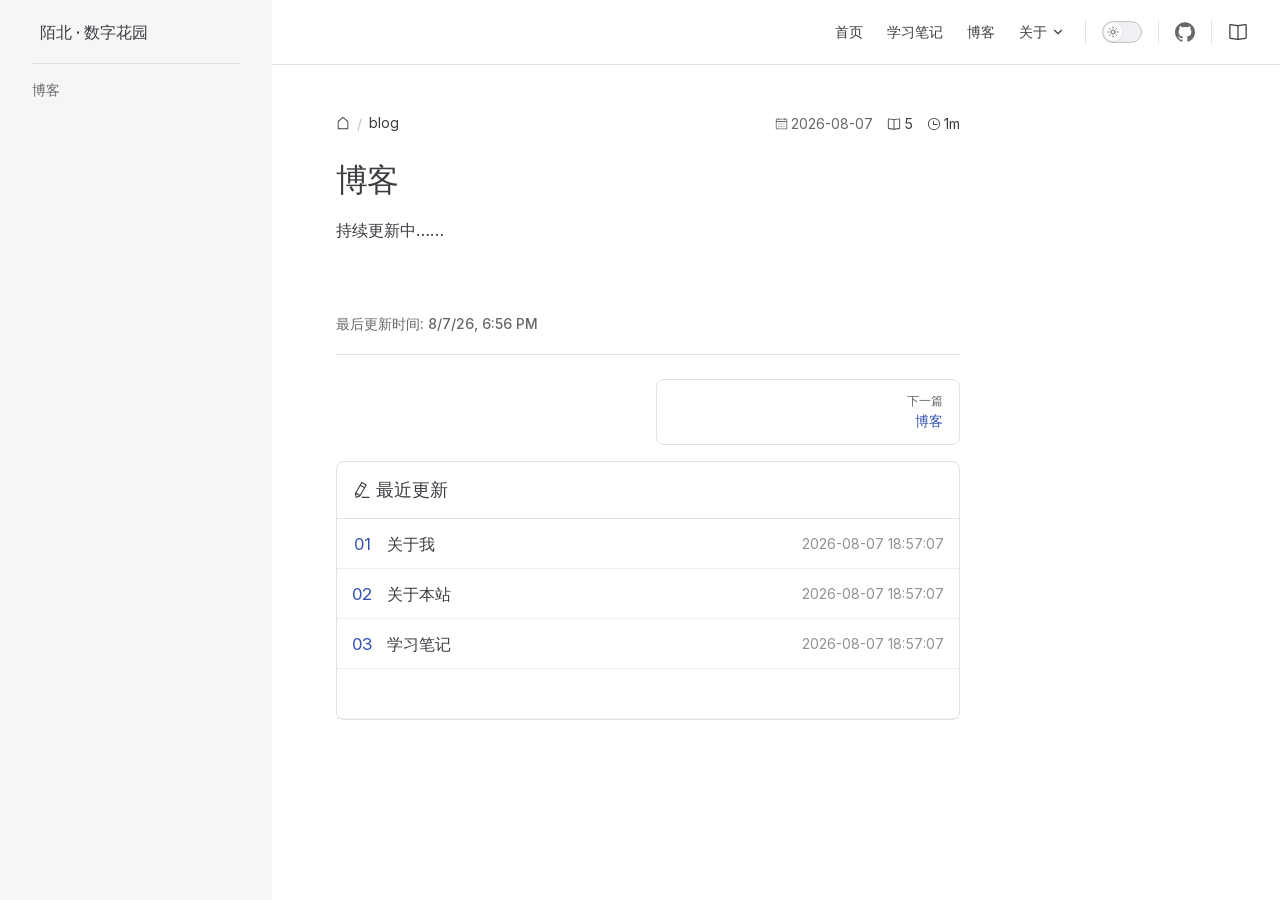
==== blog/index.html @ f3ebbed0 "[main] mobei-front: 修改首页 (952d7c6) mobei-front/knowledge-base-private@952d7c628dc25b9322822ef99f1421" ====
<!DOCTYPE html>
<html lang="en-US" dir="ltr">
  <head>
    <meta charset="utf-8">
    <meta name="viewport" content="width=device-width,initial-scale=1">
    <title>博客 | 陌北 · 数字花园</title>
    <meta name="description" content="陌北·数字花园——记录技术，也记录生活。一名全栈开发者的个人知识沉淀平台，在快节奏的世界里，找到属于自己的生活节奏。">
    <meta name="generator" content="VitePress v1.6.4">
    <link rel="preload stylesheet" href="/assets/style.BLaycr-j.css" as="style">
    <link rel="preload stylesheet" href="/vp-icons.css" as="style">
    <script type="module" src="/assets/chunks/metadata.38da4daf.js"></script>
    <script type="module" src="/assets/app.C6Qxgv_W.js"></script>
    <link rel="preload" href="/assets/inter-roman-latin.Di8DUHzh.woff2" as="font" type="font/woff2" crossorigin="">
    <link rel="modulepreload" href="/assets/chunks/theme.J0cGPJGI.js">
    <link rel="modulepreload" href="/assets/chunks/framework.BidoRKjm.js">
    <link rel="modulepreload" href="/assets/blog_index.md.Cgad48xQ.lean.js">
    <link rel="icon" type="image/png" href="image/logo.png">
    <link rel="apple-touch-icon" type="image/png" href="image/logo.png">
    <script id="check-dark-mode">(()=>{const e=localStorage.getItem("vitepress-theme-appearance")||"auto",a=window.matchMedia("(prefers-color-scheme: dark)").matches;(!e||e==="auto"?a:e==="dark")&&document.documentElement.classList.add("dark")})();</script>
    <script id="check-mac-os">document.documentElement.classList.toggle("mac",/Mac|iPhone|iPod|iPad/i.test(navigator.platform));</script>
  </head>
  <body><!--teleport start anchor--><div style="display:none;" class="tk-spotlight-hover tk-spotlight-hover__aside" aria-hidden="true" focusable="false"></div><!--teleport anchor-->
    <div id="app"><!--[--><!--v-if--><!--v-if--><!--v-if--><!--[--><!--v-if--><!----><!--v-if--><div class="tk-right-bottom-button tk-wallpaper-outside flx-column"><!--[--><!--]--><div title="返回顶部" class="tk-right-bottom-button__button back-top" style="--tk-progress:0;display:none;" role="button" aria-label="返回顶部" aria-valuenow="0" aria-valuemin="0" aria-valuemax="100"><i class="tk-icon" style="--icon-color-hover:var(--tk-theme-color);" aria-hidden="true"><svg
    t="1741888593841"
    class="icon"
    viewBox="0 0 1024 1024"
    version="1.1"
    xmlns="http://www.w3.org/2000/svg"
    p-id="9313"
    width="200"
    height="200"
  >
    <path
      fill="currentColor"
      d="M760.789 439.887C764.394 155.042 530.029 25.24 512 14.423c-14.423 7.21-252.394 137.014-248.789 425.464-46.873 32.451-97.352 86.536-90.14 180.282 7.21 93.746 100.957 158.648 137.014 155.042 36.056-3.605 25.239-28.845 25.239-28.845l10.817-50.479s54.084 79.324 68.507 79.324h194.704c18.028 0 68.507-79.324 68.507-79.324l10.817 50.48s-10.817 25.239 25.24 28.844c36.056 3.606 129.802-61.296 137.014-155.042 7.21-93.746-43.268-147.831-90.141-180.282zM512 436.282c-7.211 0-93.746-3.606-104.563-104.564C411.042 234.366 504.789 227.155 512 223.55c7.211 0 100.958 10.817 104.563 108.17C605.746 432.675 519.211 436.281 512 436.281z m-54.085 493.972c0 10.816-10.816 21.633-21.633 21.633-10.817 0-21.634-10.817-21.634-21.633V825.69c0-10.817 10.817-21.634 21.634-21.634s21.633 10.817 21.633 21.634v104.564z m79.325 54.084c0 10.817-10.817 21.634-21.634 21.634s-21.634-10.817-21.634-21.634V829.296c0-10.817 10.817-21.634 21.634-21.634s21.633 10.817 21.633 21.634v155.042z m72.112-79.324c0 10.817-10.817 21.634-21.634 21.634s-21.633-10.817-21.633-21.634v-75.718c0-10.817 10.816-21.634 21.633-21.634 10.817 0 21.634 10.817 21.634 21.634v75.718z m0 0"
      p-id="9314"
    ></path>
  </svg></i></div><div title="前往评论" class="tk-right-bottom-button__button" role="button" aria-label="前往评论" style="display:none;"><i class="tk-icon" style="--icon-color-hover:var(--tk-theme-color);" aria-hidden="true"><svg xmlns="http://www.w3.org/2000/svg" viewBox="0 0 1024 1024">
    <path
      fill="currentColor"
      d="M273.536 736H800a64 64 0 0 0 64-64V256a64 64 0 0 0-64-64H224a64 64 0 0 0-64 64v570.88zM296 800 147.968 918.4A32 32 0 0 1 96 893.44V256a128 128 0 0 1 128-128h576a128 128 0 0 1 128 128v416a128 128 0 0 1-128 128z"
    ></path>
    <path
      fill="currentColor"
      d="M512 499.2a51.2 51.2 0 1 1 0-102.4 51.2 51.2 0 0 1 0 102.4zm192 0a51.2 51.2 0 1 1 0-102.4 51.2 51.2 0 0 1 0 102.4zm-384 0a51.2 51.2 0 1 1 0-102.4 51.2 51.2 0 0 1 0 102.4z"
    ></path>
  </svg></i></div><!--v-if--><!--[--><!--]--></div><!--]--><div class="Layout tk-layout" data-v-262fdcd2><!--[--><!--]--><!--[--><span tabindex="-1" data-v-7284c795></span><a href="#VPContent" class="VPSkipLink visually-hidden" data-v-7284c795>Skip to content</a><!--]--><!----><header class="VPNav" data-v-262fdcd2 data-v-8ee1c63b><div class="VPNavBar" data-v-8ee1c63b data-v-74bcc737><div class="wrapper" data-v-74bcc737><div class="container" data-v-74bcc737><div class="title" data-v-74bcc737><div class="VPNavBarTitle has-sidebar" data-v-74bcc737 data-v-04a9aeeb><a class="title" href="/" data-v-04a9aeeb><!--[--><!--]--><!--[--><img class="VPImage logo" src="image/logo.png" alt data-v-858ed105><!--]--><span data-v-04a9aeeb>陌北 · 数字花园</span><!--[--><!--]--></a></div></div><div class="content" data-v-74bcc737><div class="content-body" data-v-74bcc737><!--[--><!--]--><div class="VPNavBarSearch search" data-v-74bcc737><!----></div><nav aria-labelledby="main-nav-aria-label" class="VPNavBarMenu menu" data-v-74bcc737 data-v-e77fc442><span id="main-nav-aria-label" class="visually-hidden" data-v-e77fc442> Main Navigation </span><!--[--><!--[--><a class="VPLink link VPNavBarMenuLink" href="/" tabindex="0" data-v-e77fc442 data-v-e4b36659><!--[--><span data-v-e4b36659>首页</span><!--]--></a><!--]--><!--[--><a class="VPLink link VPNavBarMenuLink" href="/notes" tabindex="0" data-v-e77fc442 data-v-e4b36659><!--[--><span data-v-e4b36659>学习笔记</span><!--]--></a><!--]--><!--[--><a class="VPLink link VPNavBarMenuLink" href="/blog" tabindex="0" data-v-e77fc442 data-v-e4b36659><!--[--><span data-v-e4b36659>博客</span><!--]--></a><!--]--><!--[--><div class="VPFlyout VPNavBarMenuGroup" data-v-e77fc442 data-v-4f528093><button type="button" class="button" aria-haspopup="true" aria-expanded="false" data-v-4f528093><span class="text" data-v-4f528093><!----><span data-v-4f528093>关于</span><span class="vpi-chevron-down text-icon" data-v-4f528093></span></span></button><div class="menu" data-v-4f528093><div class="VPMenu" data-v-4f528093 data-v-26b6c809><div class="items" data-v-26b6c809><!--[--><!--[--><div class="VPMenuLink" data-v-26b6c809 data-v-6ee8758f><a class="VPLink link" href="/about-me" data-v-6ee8758f><!--[--><span data-v-6ee8758f>关于我</span><!--]--></a></div><!--]--><!--[--><div class="VPMenuLink" data-v-26b6c809 data-v-6ee8758f><a class="VPLink link" href="/about-site" data-v-6ee8758f><!--[--><span data-v-6ee8758f>关于本站</span><!--]--></a></div><!--]--><!--]--></div><!--[--><!--]--></div></div></div><!--]--><!--]--></nav><!----><div class="VPNavBarAppearance appearance" data-v-74bcc737 data-v-6b392369><button class="VPSwitch VPSwitchAppearance" type="button" role="switch" title aria-checked="false" data-v-6b392369 data-v-38e21a6e data-v-54221425><span class="check" data-v-54221425><span class="icon" data-v-54221425><!--[--><span class="vpi-sun sun" data-v-38e21a6e></span><span class="vpi-moon moon" data-v-38e21a6e></span><!--]--></span></span></button></div><div class="VPSocialLinks VPNavBarSocialLinks social-links" data-v-74bcc737 data-v-58766a2a data-v-5c24b265><!--[--><a class="VPSocialLink no-icon" href="https://github.com/mobei-front" aria-label="github" target="_blank" rel="noopener" data-v-5c24b265 data-v-9c94ad24><span class="vpi-social-github"></span></a><!--]--></div><div class="VPFlyout VPNavBarExtra extra" data-v-74bcc737 data-v-54af8171 data-v-4f528093><button type="button" class="button" aria-haspopup="true" aria-expanded="false" aria-label="extra navigation" data-v-4f528093><span class="vpi-more-horizontal icon" data-v-4f528093></span></button><div class="menu" data-v-4f528093><div class="VPMenu" data-v-4f528093 data-v-26b6c809><!----><!--[--><!--[--><!----><div class="group" data-v-54af8171><div class="item appearance" data-v-54af8171><p class="label" data-v-54af8171>Appearance</p><div class="appearance-action" data-v-54af8171><button class="VPSwitch VPSwitchAppearance" type="button" role="switch" title aria-checked="false" data-v-54af8171 data-v-38e21a6e data-v-54221425><span class="check" data-v-54221425><span class="icon" data-v-54221425><!--[--><span class="vpi-sun sun" data-v-38e21a6e></span><span class="vpi-moon moon" data-v-38e21a6e></span><!--]--></span></span></button></div></div></div><div class="group" data-v-54af8171><div class="item social-links" data-v-54af8171><div class="VPSocialLinks social-links-list" data-v-54af8171 data-v-5c24b265><!--[--><a class="VPSocialLink no-icon" href="https://github.com/mobei-front" aria-label="github" target="_blank" rel="noopener" data-v-5c24b265 data-v-9c94ad24><span class="vpi-social-github"></span></a><!--]--></div></div></div><!--]--><!--]--></div></div></div><!--[--><!--[--><!--[--><!--[--><!--]--><!--[--><!--[--><div class="tk-theme-enhance flx-align-center"><!--[--><i class="tk-icon" style="--icon-size:20px;--icon-color-hover:var(--tk-theme-color);"><svg xmlns="http://www.w3.org/2000/svg" viewBox="0 0 1024 1024">
    <path
      fill="currentColor"
      d="m512 863.36 384-54.848v-638.72L525.568 222.72a96 96 0 0 1-27.136 0L128 169.792v638.72zM137.024 106.432l370.432 52.928a32 32 0 0 0 9.088 0l370.432-52.928A64 64 0 0 1 960 169.792v638.72a64 64 0 0 1-54.976 63.36l-388.48 55.488a32 32 0 0 1-9.088 0l-388.48-55.488A64 64 0 0 1 64 808.512v-638.72a64 64 0 0 1 73.024-63.36z"
    ></path>
    <path fill="currentColor" d="M480 192h64v704h-64z"></path>
  </svg></i><!--]--></div><!--teleport start--><!--teleport end--><!--]--><!--v-if--><!--]--><!--]--><!--]--><!--]--><button type="button" class="VPNavBarHamburger hamburger" aria-label="mobile navigation" aria-expanded="false" aria-controls="VPNavScreen" data-v-74bcc737 data-v-22ebbe49><span class="container" data-v-22ebbe49><span class="top" data-v-22ebbe49></span><span class="middle" data-v-22ebbe49></span><span class="bottom" data-v-22ebbe49></span></span></button></div></div></div></div><div class="divider" data-v-74bcc737><div class="divider-line" data-v-74bcc737></div></div></div><!----></header><div class="VPLocalNav has-sidebar empty" data-v-262fdcd2 data-v-c4c29097><div class="container" data-v-c4c29097><button class="menu" aria-expanded="false" aria-controls="VPSidebarNav" data-v-c4c29097><span class="vpi-align-left menu-icon" data-v-c4c29097></span><span class="menu-text" data-v-c4c29097>Menu</span></button><div class="VPLocalNavOutlineDropdown" style="--vp-vh:0px;" data-v-c4c29097 data-v-fcc3a718><button data-v-fcc3a718>Return to top</button><!----></div></div></div><aside class="VPSidebar" data-v-262fdcd2 data-v-0376bf78><div class="curtain" data-v-0376bf78></div><nav class="nav" id="VPSidebarNav" aria-labelledby="sidebar-aria-label" tabindex="-1" data-v-0376bf78><span class="visually-hidden" id="sidebar-aria-label" data-v-0376bf78> Sidebar Navigation </span><!--[--><!--[--><!--v-if--><!--]--><!--]--><!--[--><div class="no-transition group" data-v-83484734><section class="VPSidebarItem level-0" data-v-83484734 data-v-643b49dd><!----><div class="items" data-v-643b49dd><!--[--><div class="VPSidebarItem level-1 is-link" data-v-643b49dd><div class="item" data-v-643b49dd><div class="indicator" data-v-643b49dd></div><a class="VPLink link link" href="/blog/index" data-v-643b49dd><!--[--><p class="text" data-v-643b49dd>博客</p><!--]--></a><!----></div><!----></div><!--]--></div></section></div><!--]--><!--[--><!--]--></nav></aside><div class="VPContent has-sidebar" id="VPContent" data-v-262fdcd2 data-v-dbdf058b><div class="VPDoc has-sidebar has-aside" data-v-dbdf058b data-v-911bce81><!--[--><!--]--><div class="container" data-v-911bce81><div class="aside" data-v-911bce81><div class="aside-curtain" data-v-911bce81></div><div class="aside-container" data-v-911bce81><div class="aside-content" data-v-911bce81><div class="VPDocAside" data-v-911bce81 data-v-ba57fc94><!--[--><!--]--><!--[--><!--]--><nav aria-labelledby="doc-outline-aria-label" class="VPDocAsideOutline" data-v-ba57fc94 data-v-2b7cd9e9><div class="content" data-v-2b7cd9e9><div class="outline-marker" data-v-2b7cd9e9></div><div aria-level="2" class="outline-title" id="doc-outline-aria-label" role="heading" data-v-2b7cd9e9>本页导航</div><ul class="VPDocOutlineItem root" data-v-2b7cd9e9 data-v-91bbf717><!--[--><!--]--></ul></div></nav><!--[--><!--]--><div class="spacer" data-v-ba57fc94></div><!--[--><!--]--><!----><!--[--><!--]--><!--[--><!--]--></div></div></div></div><div class="content" data-v-911bce81><div class="content-container" data-v-911bce81><!--[--><!--[--><!--[--><!--[--><!--]--><!--[--><!--[--><!--]--><div class="tk-article-analyze flx-justify-between" aria-label="文章分析"><div class="tk-article-breadcrumb" role="navigation" aria-label="文章面包屑"><div class="tk-breadcrumb" role="navigation" aria-label="面包屑"><!--[--><span class="tk-breadcrumb__item"><span class="tk-breadcrumb__inner" role="link"><!--[--><a href="/" title="首页" class="home hover-color" aria-label="首页"><i class="tk-icon" style="--icon-color-hover:var(--tk-theme-color);" aria-hidden="true"><svg xmlns="http://www.w3.org/2000/svg" viewBox="0 0 1024 1024">
    <path
      fill="currentColor"
      d="M192 413.952V896h640V413.952L512 147.328zM139.52 374.4l352-293.312a32 32 0 0 1 40.96 0l352 293.312A32 32 0 0 1 896 398.976V928a32 32 0 0 1-32 32H160a32 32 0 0 1-32-32V398.976a32 32 0 0 1 11.52-24.576"
    ></path>
  </svg></i></a><!--]--></span><span class="tk-breadcrumb__separator" role="presentation">/</span></span><!--[--><span class="tk-breadcrumb__item"><span class="tk-breadcrumb__inner" role="link"><!--[--><span href title="blog" class="" aria-label="blog">blog</span><!--]--></span><span class="tk-breadcrumb__separator" role="presentation">/</span></span><!--]--><!--]--></div></div><div class="tk-article-analyze__wrapper flx-align-center"><div class="tk-article-info article" role="group" aria-label="文章信息"><!--[--><!--[--><!--v-if--><!--]--><!--[--><span class="tk-article-info__item" role="group" aria-label="创建时间"><i class="tk-icon tk-article-info__icon" style="--icon-color-hover:var(--tk-theme-color);" aria-hidden="true"><svg xmlns="http://www.w3.org/2000/svg" viewBox="0 0 1024 1024">
  <path
    fill="currentColor"
    d="M128 384v512h768V192H768v32a32 32 0 1 1-64 0v-32H320v32a32 32 0 0 1-64 0v-32H128v128h768v64zm192-256h384V96a32 32 0 1 1 64 0v32h160a32 32 0 0 1 32 32v768a32 32 0 0 1-32 32H96a32 32 0 0 1-32-32V160a32 32 0 0 1 32-32h160V96a32 32 0 0 1 64 0zm-32 384h64a32 32 0 0 1 0 64h-64a32 32 0 0 1 0-64m0 192h64a32 32 0 1 1 0 64h-64a32 32 0 1 1 0-64m192-192h64a32 32 0 0 1 0 64h-64a32 32 0 0 1 0-64m0 192h64a32 32 0 1 1 0 64h-64a32 32 0 1 1 0-64m192-192h64a32 32 0 1 1 0 64h-64a32 32 0 1 1 0-64m0 192h64a32 32 0 1 1 0 64h-64a32 32 0 1 1 0-64"
  ></path>
</svg></i><a title="创建时间" class="hover-color" aria-label="2026-08-07">2026-08-07</a></span><!--]--><!--[--><!--v-if--><!--]--><!--[--><!--v-if--><!--]--><!--[--><!--v-if--><!--]--><!--]--><!--[--><!--]--></div><div class="flx-center"><i class="tk-icon" style="--icon-color-hover:var(--tk-theme-color);" aria-hidden="true"><svg xmlns="http://www.w3.org/2000/svg" viewBox="0 0 1024 1024">
    <path
      fill="currentColor"
      d="m512 863.36 384-54.848v-638.72L525.568 222.72a96 96 0 0 1-27.136 0L128 169.792v638.72zM137.024 106.432l370.432 52.928a32 32 0 0 0 9.088 0l370.432-52.928A64 64 0 0 1 960 169.792v638.72a64 64 0 0 1-54.976 63.36l-388.48 55.488a32 32 0 0 1-9.088 0l-388.48-55.488A64 64 0 0 1 64 808.512v-638.72a64 64 0 0 1 73.024-63.36z"
    ></path>
    <path fill="currentColor" d="M480 192h64v704h-64z"></path>
  </svg></i><a title="文章字数" class="hover-color" aria-label="文章字数">5</a></div><div class="flx-center"><i class="tk-icon" style="--icon-color-hover:var(--tk-theme-color);"><svg xmlns="http://www.w3.org/2000/svg" viewBox="0 0 1024 1024">
    <path
      fill="currentColor"
      d="M512 896a384 384 0 1 0 0-768 384 384 0 0 0 0 768m0 64a448 448 0 1 1 0-896 448 448 0 0 1 0 896"
    ></path>
    <path fill="currentColor" d="M480 256a32 32 0 0 1 32 32v256a32 32 0 0 1-64 0V288a32 32 0 0 1 32-32"></path>
    <path fill="currentColor" d="M480 512h256q32 0 32 32t-32 32H480q-32 0-32-32t32-32"></path>
  </svg></i><a title="预计阅读时长" class="hover-color" aria-label="预计阅读时长">1m</a></div><!--v-if--></div></div><!--[--><!--]--><!--]--><!----><!----><!----><!--v-if--><!--v-if--><!--]--><!--]--><!--]--><main class="main" data-v-911bce81><div style="position:relative;" class="vp-doc _blog_" data-v-911bce81><div><h1 id="博客" tabindex="-1">博客 <a class="header-anchor" href="#博客" aria-label="Permalink to &quot;博客&quot;">​</a></h1><p>持续更新中……</p></div></div></main><footer class="VPDocFooter" data-v-911bce81 data-v-dd04cb75><!--[--><!--]--><div class="edit-info" data-v-dd04cb75><!----><div class="last-updated" data-v-dd04cb75><p class="VPLastUpdated" data-v-dd04cb75 data-v-980187b0>最后更新时间: <time datetime="2026-08-07T18:56:55.000Z" data-v-980187b0></time></p></div></div><nav class="prev-next" aria-labelledby="doc-footer-aria-label" data-v-dd04cb75><span class="visually-hidden" id="doc-footer-aria-label" data-v-dd04cb75>Pager</span><div class="pager" data-v-dd04cb75><!----></div><div class="pager" data-v-dd04cb75><a class="VPLink link pager-link next" href="/blog/index" data-v-dd04cb75><!--[--><span class="desc" data-v-dd04cb75>下一篇</span><span class="title" data-v-dd04cb75>博客</span><!--]--></a></div></nav></footer><!--[--><!--[--><!--[--><!--[--><!--]--><!--[--><!--[--><!--]--><div class="tk-article-update"><div class="tk-article-update__title flx-align-center"><i class="tk-icon edit-icon" style="--icon-color-hover:var(--tk-theme-color);" aria-hidden="true"><svg xmlns="http://www.w3.org/2000/svg" viewBox="0 0 1024 1024">
    <path
      fill="currentColor"
      d="m199.04 672.64 193.984 112 224-387.968-193.92-112-224 388.032zm-23.872 60.16 32.896 148.288 144.896-45.696zM455.04 229.248l193.92 112 56.704-98.112-193.984-112-56.64 98.112zM104.32 708.8l384-665.024 304.768 175.936L409.152 884.8h.064l-248.448 78.336zm384 254.272v-64h448v64h-448z"
    ></path>
  </svg></i><span>最近更新</span></div><ul><!--[--><li class="flx-center"><span class="tk-article-update--num" aria-hidden="true">01</span><div class="tk-article-update__content"><a href="/about-me" class="flx-1 hover-color sle" aria-label="关于我"><span class="tk-article-title" aria-label="文章标题"><!--v-if--><!--[--><!--[-->关于我<!--]--><!--]--><!--v-if--></span></a><span class="tk-article-update__content--date">2026-08-07 18:57:07</span></div></li><li class="flx-center"><span class="tk-article-update--num" aria-hidden="true">02</span><div class="tk-article-update__content"><a href="/about-site" class="flx-1 hover-color sle" aria-label="关于本站"><span class="tk-article-title" aria-label="文章标题"><!--v-if--><!--[--><!--[-->关于本站<!--]--><!--]--><!--v-if--></span></a><span class="tk-article-update__content--date">2026-08-07 18:57:07</span></div></li><li class="flx-center"><span class="tk-article-update--num" aria-hidden="true">03</span><div class="tk-article-update__content"><a href="/notes/" class="flx-1 hover-color sle" aria-label="学习笔记"><span class="tk-article-title" aria-label="文章标题"><!--v-if--><!--[--><!--[-->学习笔记<!--]--><!--]--><!--v-if--></span></a><span class="tk-article-update__content--date">2026-08-07 18:57:07</span></div></li><li class="flx-center"><span class="tk-article-update--num" aria-hidden="true"></span><div class="tk-article-update__content"><!--v-if--><!--v-if--></div></li><!--]--></ul></div><!--[--><!--]--><!--]--><!--v-if--><!-- 评论区 --><!--v-if--><!--]--><!--]--><!--]--></div></div></div><!--[--><!--]--></div></div><footer class="VPFooter has-sidebar" data-v-262fdcd2 data-v-769afb35><div class="container" data-v-769afb35><p class="message" data-v-769afb35>
        Powered by 
        <a href="https://vitepress.dev/" target="_blank" style="font-weight: bold; text-decoration: none;">VitePress</a>
        &
        <a href="https://vp.teek.top/" target="_blank" style="font-weight: bold; text-decoration: none;">Teek</a>
      </p><p class="copyright" data-v-769afb35>Copyright © 2026 by 陌北</p></div></footer><!--[--><!--]--></div><!--]--></div>
    
    
  </body>
</html>
---- assets/style.BLaycr-j.css ----
@charset "UTF-8";@font-face{font-family:Inter;font-style:normal;font-weight:100 900;font-display:swap;src:url(/assets/inter-roman-cyrillic-ext.BBPuwvHQ.woff2) format("woff2");unicode-range:U+0460-052F,U+1C80-1C88,U+20B4,U+2DE0-2DFF,U+A640-A69F,U+FE2E-FE2F}@font-face{font-family:Inter;font-style:normal;font-weight:100 900;font-display:swap;src:url(/assets/inter-roman-cyrillic.C5lxZ8CY.woff2) format("woff2");unicode-range:U+0301,U+0400-045F,U+0490-0491,U+04B0-04B1,U+2116}@font-face{font-family:Inter;font-style:normal;font-weight:100 900;font-display:swap;src:url(/assets/inter-roman-greek-ext.CqjqNYQ-.woff2) format("woff2");unicode-range:U+1F00-1FFF}@font-face{font-family:Inter;font-style:normal;font-weight:100 900;font-display:swap;src:url(/assets/inter-roman-greek.BBVDIX6e.woff2) format("woff2");unicode-range:U+0370-0377,U+037A-037F,U+0384-038A,U+038C,U+038E-03A1,U+03A3-03FF}@font-face{font-family:Inter;font-style:normal;font-weight:100 900;font-display:swap;src:url(/assets/inter-roman-vietnamese.BjW4sHH5.woff2) format("woff2");unicode-range:U+0102-0103,U+0110-0111,U+0128-0129,U+0168-0169,U+01A0-01A1,U+01AF-01B0,U+0300-0301,U+0303-0304,U+0308-0309,U+0323,U+0329,U+1EA0-1EF9,U+20AB}@font-face{font-family:Inter;font-style:normal;font-weight:100 900;font-display:swap;src:url(/assets/inter-roman-latin-ext.4ZJIpNVo.woff2) format("woff2");unicode-range:U+0100-02AF,U+0304,U+0308,U+0329,U+1E00-1E9F,U+1EF2-1EFF,U+2020,U+20A0-20AB,U+20AD-20C0,U+2113,U+2C60-2C7F,U+A720-A7FF}@font-face{font-family:Inter;font-style:normal;font-weight:100 900;font-display:swap;src:url(/assets/inter-roman-latin.Di8DUHzh.woff2) format("woff2");unicode-range:U+0000-00FF,U+0131,U+0152-0153,U+02BB-02BC,U+02C6,U+02DA,U+02DC,U+0304,U+0308,U+0329,U+2000-206F,U+2074,U+20AC,U+2122,U+2191,U+2193,U+2212,U+2215,U+FEFF,U+FFFD}@font-face{font-family:Inter;font-style:italic;font-weight:100 900;font-display:swap;src:url(/assets/inter-italic-cyrillic-ext.r48I6akx.woff2) format("woff2");unicode-range:U+0460-052F,U+1C80-1C88,U+20B4,U+2DE0-2DFF,U+A640-A69F,U+FE2E-FE2F}@font-face{font-family:Inter;font-style:italic;font-weight:100 900;font-display:swap;src:url(/assets/inter-italic-cyrillic.By2_1cv3.woff2) format("woff2");unicode-range:U+0301,U+0400-045F,U+0490-0491,U+04B0-04B1,U+2116}@font-face{font-family:Inter;font-style:italic;font-weight:100 900;font-display:swap;src:url(/assets/inter-italic-greek-ext.1u6EdAuj.woff2) format("woff2");unicode-range:U+1F00-1FFF}@font-face{font-family:Inter;font-style:italic;font-weight:100 900;font-display:swap;src:url(/assets/inter-italic-greek.DJ8dCoTZ.woff2) format("woff2");unicode-range:U+0370-0377,U+037A-037F,U+0384-038A,U+038C,U+038E-03A1,U+03A3-03FF}@font-face{font-family:Inter;font-style:italic;font-weight:100 900;font-display:swap;src:url(/assets/inter-italic-vietnamese.BSbpV94h.woff2) format("woff2");unicode-range:U+0102-0103,U+0110-0111,U+0128-0129,U+0168-0169,U+01A0-01A1,U+01AF-01B0,U+0300-0301,U+0303-0304,U+0308-0309,U+0323,U+0329,U+1EA0-1EF9,U+20AB}@font-face{font-family:Inter;font-style:italic;font-weight:100 900;font-display:swap;src:url(/assets/inter-italic-latin-ext.CN1xVJS-.woff2) format("woff2");unicode-range:U+0100-02AF,U+0304,U+0308,U+0329,U+1E00-1E9F,U+1EF2-1EFF,U+2020,U+20A0-20AB,U+20AD-20C0,U+2113,U+2C60-2C7F,U+A720-A7FF}@font-face{font-family:Inter;font-style:italic;font-weight:100 900;font-display:swap;src:url(/assets/inter-italic-latin.C2AdPX0b.woff2) format("woff2");unicode-range:U+0000-00FF,U+0131,U+0152-0153,U+02BB-02BC,U+02C6,U+02DA,U+02DC,U+0304,U+0308,U+0329,U+2000-206F,U+2074,U+20AC,U+2122,U+2191,U+2193,U+2212,U+2215,U+FEFF,U+FFFD}@font-face{font-family:Punctuation SC;font-weight:400;src:local("PingFang SC Regular"),local("Noto Sans CJK SC"),local("Microsoft YaHei");unicode-range:U+201C,U+201D,U+2018,U+2019,U+2E3A,U+2014,U+2013,U+2026,U+00B7,U+007E,U+002F}@font-face{font-family:Punctuation SC;font-weight:500;src:local("PingFang SC Medium"),local("Noto Sans CJK SC"),local("Microsoft YaHei");unicode-range:U+201C,U+201D,U+2018,U+2019,U+2E3A,U+2014,U+2013,U+2026,U+00B7,U+007E,U+002F}@font-face{font-family:Punctuation SC;font-weight:600;src:local("PingFang SC Semibold"),local("Noto Sans CJK SC Bold"),local("Microsoft YaHei Bold");unicode-range:U+201C,U+201D,U+2018,U+2019,U+2E3A,U+2014,U+2013,U+2026,U+00B7,U+007E,U+002F}@font-face{font-family:Punctuation SC;font-weight:700;src:local("PingFang SC Semibold"),local("Noto Sans CJK SC Bold"),local("Microsoft YaHei Bold");unicode-range:U+201C,U+201D,U+2018,U+2019,U+2E3A,U+2014,U+2013,U+2026,U+00B7,U+007E,U+002F}:root{--vp-c-white: #ffffff;--vp-c-black: #000000;--vp-c-neutral: var(--vp-c-black);--vp-c-neutral-inverse: var(--vp-c-white)}.dark{--vp-c-neutral: var(--vp-c-white);--vp-c-neutral-inverse: var(--vp-c-black)}:root{--vp-c-gray-1: #dddde3;--vp-c-gray-2: #e4e4e9;--vp-c-gray-3: #ebebef;--vp-c-gray-soft: rgba(142, 150, 170, .14);--vp-c-indigo-1: #3451b2;--vp-c-indigo-2: #3a5ccc;--vp-c-indigo-3: #5672cd;--vp-c-indigo-soft: rgba(100, 108, 255, .14);--vp-c-purple-1: #6f42c1;--vp-c-purple-2: #7e4cc9;--vp-c-purple-3: #8e5cd9;--vp-c-purple-soft: rgba(159, 122, 234, .14);--vp-c-green-1: #18794e;--vp-c-green-2: #299764;--vp-c-green-3: #30a46c;--vp-c-green-soft: rgba(16, 185, 129, .14);--vp-c-yellow-1: #915930;--vp-c-yellow-2: #946300;--vp-c-yellow-3: #9f6a00;--vp-c-yellow-soft: rgba(234, 179, 8, .14);--vp-c-red-1: #b8272c;--vp-c-red-2: #d5393e;--vp-c-red-3: #e0575b;--vp-c-red-soft: rgba(244, 63, 94, .14);--vp-c-sponsor: #db2777}.dark{--vp-c-gray-1: #515c67;--vp-c-gray-2: #414853;--vp-c-gray-3: #32363f;--vp-c-gray-soft: rgba(101, 117, 133, .16);--vp-c-indigo-1: #a8b1ff;--vp-c-indigo-2: #5c73e7;--vp-c-indigo-3: #3e63dd;--vp-c-indigo-soft: rgba(100, 108, 255, .16);--vp-c-purple-1: #c8abfa;--vp-c-purple-2: #a879e6;--vp-c-purple-3: #8e5cd9;--vp-c-purple-soft: rgba(159, 122, 234, .16);--vp-c-green-1: #3dd68c;--vp-c-green-2: #30a46c;--vp-c-green-3: #298459;--vp-c-green-soft: rgba(16, 185, 129, .16);--vp-c-yellow-1: #f9b44e;--vp-c-yellow-2: #da8b17;--vp-c-yellow-3: #a46a0a;--vp-c-yellow-soft: rgba(234, 179, 8, .16);--vp-c-red-1: #f66f81;--vp-c-red-2: #f14158;--vp-c-red-3: #b62a3c;--vp-c-red-soft: rgba(244, 63, 94, .16)}:root{--vp-c-bg: #ffffff;--vp-c-bg-alt: #f6f6f7;--vp-c-bg-elv: #ffffff;--vp-c-bg-soft: #f6f6f7}.dark{--vp-c-bg: #1b1b1f;--vp-c-bg-alt: #161618;--vp-c-bg-elv: #202127;--vp-c-bg-soft: #202127}:root{--vp-c-border: #c2c2c4;--vp-c-divider: #e2e2e3;--vp-c-gutter: #e2e2e3}.dark{--vp-c-border: #3c3f44;--vp-c-divider: #2e2e32;--vp-c-gutter: #000000}:root{--vp-c-text-1: #3c3c43;--vp-c-text-2: #67676c;--vp-c-text-3: #929295}.dark{--vp-c-text-1: #dfdfd6;--vp-c-text-2: #98989f;--vp-c-text-3: #6a6a71}:root{--vp-c-default-1: var(--vp-c-gray-1);--vp-c-default-2: var(--vp-c-gray-2);--vp-c-default-3: var(--vp-c-gray-3);--vp-c-default-soft: var(--vp-c-gray-soft);--vp-c-brand-1: var(--vp-c-indigo-1);--vp-c-brand-2: var(--vp-c-indigo-2);--vp-c-brand-3: var(--vp-c-indigo-3);--vp-c-brand-soft: var(--vp-c-indigo-soft);--vp-c-brand: var(--vp-c-brand-1);--vp-c-tip-1: var(--vp-c-brand-1);--vp-c-tip-2: var(--vp-c-brand-2);--vp-c-tip-3: var(--vp-c-brand-3);--vp-c-tip-soft: var(--vp-c-brand-soft);--vp-c-note-1: var(--vp-c-brand-1);--vp-c-note-2: var(--vp-c-brand-2);--vp-c-note-3: var(--vp-c-brand-3);--vp-c-note-soft: var(--vp-c-brand-soft);--vp-c-success-1: var(--vp-c-green-1);--vp-c-success-2: var(--vp-c-green-2);--vp-c-success-3: var(--vp-c-green-3);--vp-c-success-soft: var(--vp-c-green-soft);--vp-c-important-1: var(--vp-c-purple-1);--vp-c-important-2: var(--vp-c-purple-2);--vp-c-important-3: var(--vp-c-purple-3);--vp-c-important-soft: var(--vp-c-purple-soft);--vp-c-warning-1: var(--vp-c-yellow-1);--vp-c-warning-2: var(--vp-c-yellow-2);--vp-c-warning-3: var(--vp-c-yellow-3);--vp-c-warning-soft: var(--vp-c-yellow-soft);--vp-c-danger-1: var(--vp-c-red-1);--vp-c-danger-2: var(--vp-c-red-2);--vp-c-danger-3: var(--vp-c-red-3);--vp-c-danger-soft: var(--vp-c-red-soft);--vp-c-caution-1: var(--vp-c-red-1);--vp-c-caution-2: var(--vp-c-red-2);--vp-c-caution-3: var(--vp-c-red-3);--vp-c-caution-soft: var(--vp-c-red-soft)}:root{--vp-font-family-base: "Inter", ui-sans-serif, system-ui, sans-serif, "Apple Color Emoji", "Segoe UI Emoji", "Segoe UI Symbol", "Noto Color Emoji";--vp-font-family-mono: ui-monospace, "Menlo", "Monaco", "Consolas", "Liberation Mono", "Courier New", monospace;font-optical-sizing:auto}:root:where(:lang(zh)){--vp-font-family-base: "Punctuation SC", "Inter", ui-sans-serif, system-ui, sans-serif, "Apple Color Emoji", "Segoe UI Emoji", "Segoe UI Symbol", "Noto Color Emoji"}:root{--vp-shadow-1: 0 1px 2px rgba(0, 0, 0, .04), 0 1px 2px rgba(0, 0, 0, .06);--vp-shadow-2: 0 3px 12px rgba(0, 0, 0, .07), 0 1px 4px rgba(0, 0, 0, .07);--vp-shadow-3: 0 12px 32px rgba(0, 0, 0, .1), 0 2px 6px rgba(0, 0, 0, .08);--vp-shadow-4: 0 14px 44px rgba(0, 0, 0, .12), 0 3px 9px rgba(0, 0, 0, .12);--vp-shadow-5: 0 18px 56px rgba(0, 0, 0, .16), 0 4px 12px rgba(0, 0, 0, .16)}:root{--vp-z-index-footer: 10;--vp-z-index-local-nav: 20;--vp-z-index-nav: 30;--vp-z-index-layout-top: 40;--vp-z-index-backdrop: 50;--vp-z-index-sidebar: 60}@media (min-width: 960px){:root{--vp-z-index-sidebar: 25}}:root{--vp-layout-max-width: 1440px}:root{--vp-header-anchor-symbol: "#"}:root{--vp-code-line-height: 1.7;--vp-code-font-size: .875em;--vp-code-color: var(--vp-c-brand-1);--vp-code-link-color: var(--vp-c-brand-1);--vp-code-link-hover-color: var(--vp-c-brand-2);--vp-code-bg: var(--vp-c-default-soft);--vp-code-block-color: var(--vp-c-text-2);--vp-code-block-bg: var(--vp-c-bg-alt);--vp-code-block-divider-color: var(--vp-c-gutter);--vp-code-lang-color: var(--vp-c-text-3);--vp-code-line-highlight-color: var(--vp-c-default-soft);--vp-code-line-number-color: var(--vp-c-text-3);--vp-code-line-diff-add-color: var(--vp-c-success-soft);--vp-code-line-diff-add-symbol-color: var(--vp-c-success-1);--vp-code-line-diff-remove-color: var(--vp-c-danger-soft);--vp-code-line-diff-remove-symbol-color: var(--vp-c-danger-1);--vp-code-line-warning-color: var(--vp-c-warning-soft);--vp-code-line-error-color: var(--vp-c-danger-soft);--vp-code-copy-code-border-color: var(--vp-c-divider);--vp-code-copy-code-bg: var(--vp-c-bg-soft);--vp-code-copy-code-hover-border-color: var(--vp-c-divider);--vp-code-copy-code-hover-bg: var(--vp-c-bg);--vp-code-copy-code-active-text: var(--vp-c-text-2);--vp-code-copy-copied-text-content: "Copied";--vp-code-tab-divider: var(--vp-code-block-divider-color);--vp-code-tab-text-color: var(--vp-c-text-2);--vp-code-tab-bg: var(--vp-code-block-bg);--vp-code-tab-hover-text-color: var(--vp-c-text-1);--vp-code-tab-active-text-color: var(--vp-c-text-1);--vp-code-tab-active-bar-color: var(--vp-c-brand-1)}:lang(es),:lang(pt){--vp-code-copy-copied-text-content: "Copiado"}:lang(fa){--vp-code-copy-copied-text-content: "کپی شد"}:lang(ko){--vp-code-copy-copied-text-content: "복사됨"}:lang(ru){--vp-code-copy-copied-text-content: "Скопировано"}:lang(zh){--vp-code-copy-copied-text-content: "已复制"}:root{--vp-button-brand-border: transparent;--vp-button-brand-text: var(--vp-c-white);--vp-button-brand-bg: var(--vp-c-brand-3);--vp-button-brand-hover-border: transparent;--vp-button-brand-hover-text: var(--vp-c-white);--vp-button-brand-hover-bg: var(--vp-c-brand-2);--vp-button-brand-active-border: transparent;--vp-button-brand-active-text: var(--vp-c-white);--vp-button-brand-active-bg: var(--vp-c-brand-1);--vp-button-alt-border: transparent;--vp-button-alt-text: var(--vp-c-text-1);--vp-button-alt-bg: var(--vp-c-default-3);--vp-button-alt-hover-border: transparent;--vp-button-alt-hover-text: var(--vp-c-text-1);--vp-button-alt-hover-bg: var(--vp-c-default-2);--vp-button-alt-active-border: transparent;--vp-button-alt-active-text: var(--vp-c-text-1);--vp-button-alt-active-bg: var(--vp-c-default-1);--vp-button-sponsor-border: var(--vp-c-text-2);--vp-button-sponsor-text: var(--vp-c-text-2);--vp-button-sponsor-bg: transparent;--vp-button-sponsor-hover-border: var(--vp-c-sponsor);--vp-button-sponsor-hover-text: var(--vp-c-sponsor);--vp-button-sponsor-hover-bg: transparent;--vp-button-sponsor-active-border: var(--vp-c-sponsor);--vp-button-sponsor-active-text: var(--vp-c-sponsor);--vp-button-sponsor-active-bg: transparent}:root{--vp-custom-block-font-size: 14px;--vp-custom-block-code-font-size: 13px;--vp-custom-block-info-border: transparent;--vp-custom-block-info-text: var(--vp-c-text-1);--vp-custom-block-info-bg: var(--vp-c-default-soft);--vp-custom-block-info-code-bg: var(--vp-c-default-soft);--vp-custom-block-note-border: transparent;--vp-custom-block-note-text: var(--vp-c-text-1);--vp-custom-block-note-bg: var(--vp-c-default-soft);--vp-custom-block-note-code-bg: var(--vp-c-default-soft);--vp-custom-block-tip-border: transparent;--vp-custom-block-tip-text: var(--vp-c-text-1);--vp-custom-block-tip-bg: var(--vp-c-tip-soft);--vp-custom-block-tip-code-bg: var(--vp-c-tip-soft);--vp-custom-block-important-border: transparent;--vp-custom-block-important-text: var(--vp-c-text-1);--vp-custom-block-important-bg: var(--vp-c-important-soft);--vp-custom-block-important-code-bg: var(--vp-c-important-soft);--vp-custom-block-warning-border: transparent;--vp-custom-block-warning-text: var(--vp-c-text-1);--vp-custom-block-warning-bg: var(--vp-c-warning-soft);--vp-custom-block-warning-code-bg: var(--vp-c-warning-soft);--vp-custom-block-danger-border: transparent;--vp-custom-block-danger-text: var(--vp-c-text-1);--vp-custom-block-danger-bg: var(--vp-c-danger-soft);--vp-custom-block-danger-code-bg: var(--vp-c-danger-soft);--vp-custom-block-caution-border: transparent;--vp-custom-block-caution-text: var(--vp-c-text-1);--vp-custom-block-caution-bg: var(--vp-c-caution-soft);--vp-custom-block-caution-code-bg: var(--vp-c-caution-soft);--vp-custom-block-details-border: var(--vp-custom-block-info-border);--vp-custom-block-details-text: var(--vp-custom-block-info-text);--vp-custom-block-details-bg: var(--vp-custom-block-info-bg);--vp-custom-block-details-code-bg: var(--vp-custom-block-info-code-bg)}:root{--vp-input-border-color: var(--vp-c-border);--vp-input-bg-color: var(--vp-c-bg-alt);--vp-input-switch-bg-color: var(--vp-c-default-soft)}:root{--vp-nav-height: 64px;--vp-nav-bg-color: var(--vp-c-bg);--vp-nav-screen-bg-color: var(--vp-c-bg);--vp-nav-logo-height: 24px}.hide-nav{--vp-nav-height: 0px}.hide-nav .VPSidebar{--vp-nav-height: 22px}:root{--vp-local-nav-bg-color: var(--vp-c-bg)}:root{--vp-sidebar-width: 272px;--vp-sidebar-bg-color: var(--vp-c-bg-alt)}:root{--vp-backdrop-bg-color: rgba(0, 0, 0, .6)}:root{--vp-home-hero-name-color: var(--vp-c-brand-1);--vp-home-hero-name-background: transparent;--vp-home-hero-image-background-image: none;--vp-home-hero-image-filter: none}:root{--vp-badge-info-border: transparent;--vp-badge-info-text: var(--vp-c-text-2);--vp-badge-info-bg: var(--vp-c-default-soft);--vp-badge-tip-border: transparent;--vp-badge-tip-text: var(--vp-c-tip-1);--vp-badge-tip-bg: var(--vp-c-tip-soft);--vp-badge-warning-border: transparent;--vp-badge-warning-text: var(--vp-c-warning-1);--vp-badge-warning-bg: var(--vp-c-warning-soft);--vp-badge-danger-border: transparent;--vp-badge-danger-text: var(--vp-c-danger-1);--vp-badge-danger-bg: var(--vp-c-danger-soft)}:root{--vp-carbon-ads-text-color: var(--vp-c-text-1);--vp-carbon-ads-poweredby-color: var(--vp-c-text-2);--vp-carbon-ads-bg-color: var(--vp-c-bg-soft);--vp-carbon-ads-hover-text-color: var(--vp-c-brand-1);--vp-carbon-ads-hover-poweredby-color: var(--vp-c-text-1)}:root{--vp-local-search-bg: var(--vp-c-bg);--vp-local-search-result-bg: var(--vp-c-bg);--vp-local-search-result-border: var(--vp-c-divider);--vp-local-search-result-selected-bg: var(--vp-c-bg);--vp-local-search-result-selected-border: var(--vp-c-brand-1);--vp-local-search-highlight-bg: var(--vp-c-brand-1);--vp-local-search-highlight-text: var(--vp-c-neutral-inverse)}@media (prefers-reduced-motion: reduce){*,:before,:after{animation-delay:-1ms!important;animation-duration:1ms!important;animation-iteration-count:1!important;background-attachment:initial!important;scroll-behavior:auto!important;transition-duration:0s!important;transition-delay:0s!important}}*,:before,:after{box-sizing:border-box}html{line-height:1.4;font-size:16px;-webkit-text-size-adjust:100%}html.dark{color-scheme:dark}body{margin:0;width:100%;min-width:320px;min-height:100vh;line-height:24px;font-family:var(--vp-font-family-base);font-size:16px;font-weight:400;color:var(--vp-c-text-1);background-color:var(--vp-c-bg);font-synthesis:style;text-rendering:optimizeLegibility;-webkit-font-smoothing:antialiased;-moz-osx-font-smoothing:grayscale}main{display:block}h1,h2,h3,h4,h5,h6{margin:0;line-height:24px;font-size:16px;font-weight:400}p{margin:0}strong,b{font-weight:600}a,area,button,[role=button],input,label,select,summary,textarea{touch-action:manipulation}a{color:inherit;text-decoration:inherit}ol,ul{list-style:none;margin:0;padding:0}blockquote{margin:0}pre,code,kbd,samp{font-family:var(--vp-font-family-mono)}img,svg,video,canvas,audio,iframe,embed,object{display:block}figure{margin:0}img,video{max-width:100%;height:auto}button,input,optgroup,select,textarea{border:0;padding:0;line-height:inherit;color:inherit}button{padding:0;font-family:inherit;background-color:transparent;background-image:none}button:enabled,[role=button]:enabled{cursor:pointer}button:focus,button:focus-visible{outline:1px dotted;outline:4px auto -webkit-focus-ring-color}button:focus:not(:focus-visible){outline:none!important}input:focus,textarea:focus,select:focus{outline:none}table{border-collapse:collapse}input{background-color:transparent}input:-ms-input-placeholder,textarea:-ms-input-placeholder{color:var(--vp-c-text-3)}input::-ms-input-placeholder,textarea::-ms-input-placeholder{color:var(--vp-c-text-3)}input::placeholder,textarea::placeholder{color:var(--vp-c-text-3)}input::-webkit-outer-spin-button,input::-webkit-inner-spin-button{-webkit-appearance:none;margin:0}input[type=number]{-moz-appearance:textfield}textarea{resize:vertical}select{-webkit-appearance:none}fieldset{margin:0;padding:0}h1,h2,h3,h4,h5,h6,li,p{overflow-wrap:break-word}vite-error-overlay{z-index:9999}mjx-container{overflow-x:auto}mjx-container>svg{display:inline-block;margin:auto}[class^=vpi-],[class*=" vpi-"],.vp-icon{width:1em;height:1em}[class^=vpi-].bg,[class*=" vpi-"].bg,.vp-icon.bg{background-size:100% 100%;background-color:transparent}[class^=vpi-]:not(.bg),[class*=" vpi-"]:not(.bg),.vp-icon:not(.bg){-webkit-mask:var(--icon) no-repeat;mask:var(--icon) no-repeat;-webkit-mask-size:100% 100%;mask-size:100% 100%;background-color:currentColor;color:inherit}.vpi-align-left{--icon: url("data:image/svg+xml,%3Csvg xmlns='http://www.w3.org/2000/svg' fill='none' stroke='currentColor' stroke-linecap='round' stroke-linejoin='round' stroke-width='2' viewBox='0 0 24 24'%3E%3Cpath d='M21 6H3M15 12H3M17 18H3'/%3E%3C/svg%3E")}.vpi-arrow-right,.vpi-arrow-down,.vpi-arrow-left,.vpi-arrow-up{--icon: url("data:image/svg+xml,%3Csvg xmlns='http://www.w3.org/2000/svg' fill='none' stroke='currentColor' stroke-linecap='round' stroke-linejoin='round' stroke-width='2' viewBox='0 0 24 24'%3E%3Cpath d='M5 12h14M12 5l7 7-7 7'/%3E%3C/svg%3E")}.vpi-chevron-right,.vpi-chevron-down,.vpi-chevron-left,.vpi-chevron-up{--icon: url("data:image/svg+xml,%3Csvg xmlns='http://www.w3.org/2000/svg' fill='none' stroke='currentColor' stroke-linecap='round' stroke-linejoin='round' stroke-width='2' viewBox='0 0 24 24'%3E%3Cpath d='m9 18 6-6-6-6'/%3E%3C/svg%3E")}.vpi-chevron-down,.vpi-arrow-down{transform:rotate(90deg)}.vpi-chevron-left,.vpi-arrow-left{transform:rotate(180deg)}.vpi-chevron-up,.vpi-arrow-up{transform:rotate(-90deg)}.vpi-square-pen{--icon: url("data:image/svg+xml,%3Csvg xmlns='http://www.w3.org/2000/svg' fill='none' stroke='currentColor' stroke-linecap='round' stroke-linejoin='round' stroke-width='2' viewBox='0 0 24 24'%3E%3Cpath d='M12 3H5a2 2 0 0 0-2 2v14a2 2 0 0 0 2 2h14a2 2 0 0 0 2-2v-7'/%3E%3Cpath d='M18.375 2.625a2.121 2.121 0 1 1 3 3L12 15l-4 1 1-4Z'/%3E%3C/svg%3E")}.vpi-plus{--icon: url("data:image/svg+xml,%3Csvg xmlns='http://www.w3.org/2000/svg' fill='none' stroke='currentColor' stroke-linecap='round' stroke-linejoin='round' stroke-width='2' viewBox='0 0 24 24'%3E%3Cpath d='M5 12h14M12 5v14'/%3E%3C/svg%3E")}.vpi-sun{--icon: url("data:image/svg+xml,%3Csvg xmlns='http://www.w3.org/2000/svg' fill='none' stroke='currentColor' stroke-linecap='round' stroke-linejoin='round' stroke-width='2' viewBox='0 0 24 24'%3E%3Ccircle cx='12' cy='12' r='4'/%3E%3Cpath d='M12 2v2M12 20v2M4.93 4.93l1.41 1.41M17.66 17.66l1.41 1.41M2 12h2M20 12h2M6.34 17.66l-1.41 1.41M19.07 4.93l-1.41 1.41'/%3E%3C/svg%3E")}.vpi-moon{--icon: url("data:image/svg+xml,%3Csvg xmlns='http://www.w3.org/2000/svg' fill='none' stroke='currentColor' stroke-linecap='round' stroke-linejoin='round' stroke-width='2' viewBox='0 0 24 24'%3E%3Cpath d='M12 3a6 6 0 0 0 9 9 9 9 0 1 1-9-9Z'/%3E%3C/svg%3E")}.vpi-more-horizontal{--icon: url("data:image/svg+xml,%3Csvg xmlns='http://www.w3.org/2000/svg' fill='none' stroke='currentColor' stroke-linecap='round' stroke-linejoin='round' stroke-width='2' viewBox='0 0 24 24'%3E%3Ccircle cx='12' cy='12' r='1'/%3E%3Ccircle cx='19' cy='12' r='1'/%3E%3Ccircle cx='5' cy='12' r='1'/%3E%3C/svg%3E")}.vpi-languages{--icon: url("data:image/svg+xml,%3Csvg xmlns='http://www.w3.org/2000/svg' fill='none' stroke='currentColor' stroke-linecap='round' stroke-linejoin='round' stroke-width='2' viewBox='0 0 24 24'%3E%3Cpath d='m5 8 6 6M4 14l6-6 2-3M2 5h12M7 2h1M22 22l-5-10-5 10M14 18h6'/%3E%3C/svg%3E")}.vpi-heart{--icon: url("data:image/svg+xml,%3Csvg xmlns='http://www.w3.org/2000/svg' fill='none' stroke='currentColor' stroke-linecap='round' stroke-linejoin='round' stroke-width='2' viewBox='0 0 24 24'%3E%3Cpath d='M19 14c1.49-1.46 3-3.21 3-5.5A5.5 5.5 0 0 0 16.5 3c-1.76 0-3 .5-4.5 2-1.5-1.5-2.74-2-4.5-2A5.5 5.5 0 0 0 2 8.5c0 2.3 1.5 4.05 3 5.5l7 7Z'/%3E%3C/svg%3E")}.vpi-search{--icon: url("data:image/svg+xml,%3Csvg xmlns='http://www.w3.org/2000/svg' fill='none' stroke='currentColor' stroke-linecap='round' stroke-linejoin='round' stroke-width='2' viewBox='0 0 24 24'%3E%3Ccircle cx='11' cy='11' r='8'/%3E%3Cpath d='m21 21-4.3-4.3'/%3E%3C/svg%3E")}.vpi-layout-list{--icon: url("data:image/svg+xml,%3Csvg xmlns='http://www.w3.org/2000/svg' fill='none' stroke='currentColor' stroke-linecap='round' stroke-linejoin='round' stroke-width='2' viewBox='0 0 24 24'%3E%3Crect width='7' height='7' x='3' y='3' rx='1'/%3E%3Crect width='7' height='7' x='3' y='14' rx='1'/%3E%3Cpath d='M14 4h7M14 9h7M14 15h7M14 20h7'/%3E%3C/svg%3E")}.vpi-delete{--icon: url("data:image/svg+xml,%3Csvg xmlns='http://www.w3.org/2000/svg' fill='none' stroke='currentColor' stroke-linecap='round' stroke-linejoin='round' stroke-width='2' viewBox='0 0 24 24'%3E%3Cpath d='M20 5H9l-7 7 7 7h11a2 2 0 0 0 2-2V7a2 2 0 0 0-2-2ZM18 9l-6 6M12 9l6 6'/%3E%3C/svg%3E")}.vpi-corner-down-left{--icon: url("data:image/svg+xml,%3Csvg xmlns='http://www.w3.org/2000/svg' fill='none' stroke='currentColor' stroke-linecap='round' stroke-linejoin='round' stroke-width='2' viewBox='0 0 24 24'%3E%3Cpath d='m9 10-5 5 5 5'/%3E%3Cpath d='M20 4v7a4 4 0 0 1-4 4H4'/%3E%3C/svg%3E")}:root{--vp-icon-copy: url("data:image/svg+xml,%3Csvg xmlns='http://www.w3.org/2000/svg' fill='none' stroke='rgba(128,128,128,1)' stroke-linecap='round' stroke-linejoin='round' stroke-width='2' viewBox='0 0 24 24'%3E%3Crect width='8' height='4' x='8' y='2' rx='1' ry='1'/%3E%3Cpath d='M16 4h2a2 2 0 0 1 2 2v14a2 2 0 0 1-2 2H6a2 2 0 0 1-2-2V6a2 2 0 0 1 2-2h2'/%3E%3C/svg%3E");--vp-icon-copied: url("data:image/svg+xml,%3Csvg xmlns='http://www.w3.org/2000/svg' fill='none' stroke='rgba(128,128,128,1)' stroke-linecap='round' stroke-linejoin='round' stroke-width='2' viewBox='0 0 24 24'%3E%3Crect width='8' height='4' x='8' y='2' rx='1' ry='1'/%3E%3Cpath d='M16 4h2a2 2 0 0 1 2 2v14a2 2 0 0 1-2 2H6a2 2 0 0 1-2-2V6a2 2 0 0 1 2-2h2'/%3E%3Cpath d='m9 14 2 2 4-4'/%3E%3C/svg%3E")}.visually-hidden{position:absolute;width:1px;height:1px;white-space:nowrap;clip:rect(0 0 0 0);clip-path:inset(50%);overflow:hidden}.custom-block{border:1px solid transparent;border-radius:8px;padding:16px 16px 8px;line-height:24px;font-size:var(--vp-custom-block-font-size);color:var(--vp-c-text-2)}.custom-block.info{border-color:var(--vp-custom-block-info-border);color:var(--vp-custom-block-info-text);background-color:var(--vp-custom-block-info-bg)}.custom-block.info a,.custom-block.info code{color:var(--vp-c-brand-1)}.custom-block.info a:hover,.custom-block.info a:hover>code{color:var(--vp-c-brand-2)}.custom-block.info code{background-color:var(--vp-custom-block-info-code-bg)}.custom-block.note{border-color:var(--vp-custom-block-note-border);color:var(--vp-custom-block-note-text);background-color:var(--vp-custom-block-note-bg)}.custom-block.note a,.custom-block.note code{color:var(--vp-c-brand-1)}.custom-block.note a:hover,.custom-block.note a:hover>code{color:var(--vp-c-brand-2)}.custom-block.note code{background-color:var(--vp-custom-block-note-code-bg)}.custom-block.tip{border-color:var(--vp-custom-block-tip-border);color:var(--vp-custom-block-tip-text);background-color:var(--vp-custom-block-tip-bg)}.custom-block.tip a,.custom-block.tip code{color:var(--vp-c-tip-1)}.custom-block.tip a:hover,.custom-block.tip a:hover>code{color:var(--vp-c-tip-2)}.custom-block.tip code{background-color:var(--vp-custom-block-tip-code-bg)}.custom-block.important{border-color:var(--vp-custom-block-important-border);color:var(--vp-custom-block-important-text);background-color:var(--vp-custom-block-important-bg)}.custom-block.important a,.custom-block.important code{color:var(--vp-c-important-1)}.custom-block.important a:hover,.custom-block.important a:hover>code{color:var(--vp-c-important-2)}.custom-block.important code{background-color:var(--vp-custom-block-important-code-bg)}.custom-block.warning{border-color:var(--vp-custom-block-warning-border);color:var(--vp-custom-block-warning-text);background-color:var(--vp-custom-block-warning-bg)}.custom-block.warning a,.custom-block.warning code{color:var(--vp-c-warning-1)}.custom-block.warning a:hover,.custom-block.warning a:hover>code{color:var(--vp-c-warning-2)}.custom-block.warning code{background-color:var(--vp-custom-block-warning-code-bg)}.custom-block.danger{border-color:var(--vp-custom-block-danger-border);color:var(--vp-custom-block-danger-text);background-color:var(--vp-custom-block-danger-bg)}.custom-block.danger a,.custom-block.danger code{color:var(--vp-c-danger-1)}.custom-block.danger a:hover,.custom-block.danger a:hover>code{color:var(--vp-c-danger-2)}.custom-block.danger code{background-color:var(--vp-custom-block-danger-code-bg)}.custom-block.caution{border-color:var(--vp-custom-block-caution-border);color:var(--vp-custom-block-caution-text);background-color:var(--vp-custom-block-caution-bg)}.custom-block.caution a,.custom-block.caution code{color:var(--vp-c-caution-1)}.custom-block.caution a:hover,.custom-block.caution a:hover>code{color:var(--vp-c-caution-2)}.custom-block.caution code{background-color:var(--vp-custom-block-caution-code-bg)}.custom-block.details{border-color:var(--vp-custom-block-details-border);color:var(--vp-custom-block-details-text);background-color:var(--vp-custom-block-details-bg)}.custom-block.details a{color:var(--vp-c-brand-1)}.custom-block.details a:hover,.custom-block.details a:hover>code{color:var(--vp-c-brand-2)}.custom-block.details code{background-color:var(--vp-custom-block-details-code-bg)}.custom-block-title{font-weight:600}.custom-block p+p{margin:8px 0}.custom-block.details summary{margin:0 0 8px;font-weight:700;cursor:pointer;-webkit-user-select:none;user-select:none}.custom-block.details summary+p{margin:8px 0}.custom-block a{color:inherit;font-weight:600;text-decoration:underline;text-underline-offset:2px;transition:opacity .25s}.custom-block a:hover{opacity:.75}.custom-block code{font-size:var(--vp-custom-block-code-font-size)}.custom-block.custom-block th,.custom-block.custom-block blockquote>p{font-size:var(--vp-custom-block-font-size);color:inherit}.dark .vp-code span{color:var(--shiki-dark, inherit)}html:not(.dark) .vp-code span{color:var(--shiki-light, inherit)}.vp-code-group{margin-top:16px}.vp-code-group .tabs{position:relative;display:flex;margin-right:-24px;margin-left:-24px;padding:0 12px;background-color:var(--vp-code-tab-bg);overflow-x:auto;overflow-y:hidden;box-shadow:inset 0 -1px var(--vp-code-tab-divider)}@media (min-width: 640px){.vp-code-group .tabs{margin-right:0;margin-left:0;border-radius:8px 8px 0 0}}.vp-code-group .tabs input{position:fixed;opacity:0;pointer-events:none}.vp-code-group .tabs label{position:relative;display:inline-block;border-bottom:1px solid transparent;padding:0 12px;line-height:48px;font-size:14px;font-weight:500;color:var(--vp-code-tab-text-color);white-space:nowrap;cursor:pointer;transition:color .25s}.vp-code-group .tabs label:after{position:absolute;right:8px;bottom:-1px;left:8px;z-index:1;height:2px;border-radius:2px;content:"";background-color:transparent;transition:background-color .25s}.vp-code-group label:hover{color:var(--vp-code-tab-hover-text-color)}.vp-code-group input:checked+label{color:var(--vp-code-tab-active-text-color)}.vp-code-group input:checked+label:after{background-color:var(--vp-code-tab-active-bar-color)}.vp-code-group div[class*=language-],.vp-block{display:none;margin-top:0!important;border-top-left-radius:0!important;border-top-right-radius:0!important}.vp-code-group div[class*=language-].active,.vp-block.active{display:block}.vp-block{padding:20px 24px}.vp-doc h1,.vp-doc h2,.vp-doc h3,.vp-doc h4,.vp-doc h5,.vp-doc h6{position:relative;font-weight:600;outline:none}.vp-doc h1{letter-spacing:-.02em;line-height:40px;font-size:28px}.vp-doc h2{margin:48px 0 16px;border-top:1px solid var(--vp-c-divider);padding-top:24px;letter-spacing:-.02em;line-height:32px;font-size:24px}.vp-doc h3{margin:32px 0 0;letter-spacing:-.01em;line-height:28px;font-size:20px}.vp-doc h4{margin:24px 0 0;letter-spacing:-.01em;line-height:24px;font-size:18px}.vp-doc .header-anchor{position:absolute;top:0;left:0;margin-left:-.87em;font-weight:500;-webkit-user-select:none;user-select:none;opacity:0;text-decoration:none;transition:color .25s,opacity .25s}.vp-doc .header-anchor:before{content:var(--vp-header-anchor-symbol)}.vp-doc h1:hover .header-anchor,.vp-doc h1 .header-anchor:focus,.vp-doc h2:hover .header-anchor,.vp-doc h2 .header-anchor:focus,.vp-doc h3:hover .header-anchor,.vp-doc h3 .header-anchor:focus,.vp-doc h4:hover .header-anchor,.vp-doc h4 .header-anchor:focus,.vp-doc h5:hover .header-anchor,.vp-doc h5 .header-anchor:focus,.vp-doc h6:hover .header-anchor,.vp-doc h6 .header-anchor:focus{opacity:1}@media (min-width: 768px){.vp-doc h1{letter-spacing:-.02em;line-height:40px;font-size:32px}}.vp-doc h2 .header-anchor{top:24px}.vp-doc p,.vp-doc summary{margin:16px 0}.vp-doc p{line-height:28px}.vp-doc blockquote{margin:16px 0;border-left:2px solid var(--vp-c-divider);padding-left:16px;transition:border-color .5s;color:var(--vp-c-text-2)}.vp-doc blockquote>p{margin:0;font-size:16px;transition:color .5s}.vp-doc a{font-weight:500;color:var(--vp-c-brand-1);text-decoration:underline;text-underline-offset:2px;transition:color .25s,opacity .25s}.vp-doc a:hover{color:var(--vp-c-brand-2)}.vp-doc strong{font-weight:600}.vp-doc ul,.vp-doc ol{padding-left:1.25rem;margin:16px 0}.vp-doc ul{list-style:disc}.vp-doc ol{list-style:decimal}.vp-doc li+li{margin-top:8px}.vp-doc li>ol,.vp-doc li>ul{margin:8px 0 0}.vp-doc table{display:block;border-collapse:collapse;margin:20px 0;overflow-x:auto}.vp-doc tr{background-color:var(--vp-c-bg);border-top:1px solid var(--vp-c-divider);transition:background-color .5s}.vp-doc tr:nth-child(2n){background-color:var(--vp-c-bg-soft)}.vp-doc th,.vp-doc td{border:1px solid var(--vp-c-divider);padding:8px 16px}.vp-doc th{text-align:left;font-size:14px;font-weight:600;color:var(--vp-c-text-2);background-color:var(--vp-c-bg-soft)}.vp-doc td{font-size:14px}.vp-doc hr{margin:16px 0;border:none;border-top:1px solid var(--vp-c-divider)}.vp-doc .custom-block{margin:16px 0}.vp-doc .custom-block p{margin:8px 0;line-height:24px}.vp-doc .custom-block p:first-child{margin:0}.vp-doc .custom-block div[class*=language-]{margin:8px 0;border-radius:8px}.vp-doc .custom-block div[class*=language-] code{font-weight:400;background-color:transparent}.vp-doc .custom-block .vp-code-group .tabs{margin:0;border-radius:8px 8px 0 0}.vp-doc :not(pre,h1,h2,h3,h4,h5,h6)>code{font-size:var(--vp-code-font-size);color:var(--vp-code-color)}.vp-doc :not(pre)>code{border-radius:4px;padding:3px 6px;background-color:var(--vp-code-bg);transition:color .25s,background-color .5s}.vp-doc a>code{color:var(--vp-code-link-color)}.vp-doc a:hover>code{color:var(--vp-code-link-hover-color)}.vp-doc h1>code,.vp-doc h2>code,.vp-doc h3>code,.vp-doc h4>code{font-size:.9em}.vp-doc div[class*=language-],.vp-block{position:relative;margin:16px -24px;background-color:var(--vp-code-block-bg);overflow-x:auto;transition:background-color .5s}@media (min-width: 640px){.vp-doc div[class*=language-],.vp-block{border-radius:8px;margin:16px 0}}@media (max-width: 639px){.vp-doc li div[class*=language-]{border-radius:8px 0 0 8px}}.vp-doc div[class*=language-]+div[class*=language-],.vp-doc div[class$=-api]+div[class*=language-],.vp-doc div[class*=language-]+div[class$=-api]>div[class*=language-]{margin-top:-8px}.vp-doc [class*=language-] pre,.vp-doc [class*=language-] code{direction:ltr;text-align:left;white-space:pre;word-spacing:normal;word-break:normal;word-wrap:normal;-moz-tab-size:4;-o-tab-size:4;tab-size:4;-webkit-hyphens:none;-moz-hyphens:none;-ms-hyphens:none;hyphens:none}.vp-doc [class*=language-] pre{position:relative;z-index:1;margin:0;padding:20px 0;background:transparent;overflow-x:auto}.vp-doc [class*=language-] code{display:block;padding:0 24px;width:fit-content;min-width:100%;line-height:var(--vp-code-line-height);font-size:var(--vp-code-font-size);color:var(--vp-code-block-color);transition:color .5s}.vp-doc [class*=language-] code .highlighted{background-color:var(--vp-code-line-highlight-color);transition:background-color .5s;margin:0 -24px;padding:0 24px;width:calc(100% + 48px);display:inline-block}.vp-doc [class*=language-] code .highlighted.error{background-color:var(--vp-code-line-error-color)}.vp-doc [class*=language-] code .highlighted.warning{background-color:var(--vp-code-line-warning-color)}.vp-doc [class*=language-] code .diff{transition:background-color .5s;margin:0 -24px;padding:0 24px;width:calc(100% + 48px);display:inline-block}.vp-doc [class*=language-] code .diff:before{position:absolute;left:10px}.vp-doc [class*=language-] .has-focused-lines .line:not(.has-focus){filter:blur(.095rem);opacity:.4;transition:filter .35s,opacity .35s}.vp-doc [class*=language-] .has-focused-lines .line:not(.has-focus){opacity:.7;transition:filter .35s,opacity .35s}.vp-doc [class*=language-]:hover .has-focused-lines .line:not(.has-focus){filter:blur(0);opacity:1}.vp-doc [class*=language-] code .diff.remove{background-color:var(--vp-code-line-diff-remove-color);opacity:.7}.vp-doc [class*=language-] code .diff.remove:before{content:"-";color:var(--vp-code-line-diff-remove-symbol-color)}.vp-doc [class*=language-] code .diff.add{background-color:var(--vp-code-line-diff-add-color)}.vp-doc [class*=language-] code .diff.add:before{content:"+";color:var(--vp-code-line-diff-add-symbol-color)}.vp-doc div[class*=language-].line-numbers-mode{padding-left:32px}.vp-doc .line-numbers-wrapper{position:absolute;top:0;bottom:0;left:0;z-index:3;border-right:1px solid var(--vp-code-block-divider-color);padding-top:20px;width:32px;text-align:center;font-family:var(--vp-font-family-mono);line-height:var(--vp-code-line-height);font-size:var(--vp-code-font-size);color:var(--vp-code-line-number-color);transition:border-color .5s,color .5s}.vp-doc [class*=language-]>button.copy{direction:ltr;position:absolute;top:12px;right:12px;z-index:3;border:1px solid var(--vp-code-copy-code-border-color);border-radius:4px;width:40px;height:40px;background-color:var(--vp-code-copy-code-bg);opacity:0;cursor:pointer;background-image:var(--vp-icon-copy);background-position:50%;background-size:20px;background-repeat:no-repeat;transition:border-color .25s,background-color .25s,opacity .25s}.vp-doc [class*=language-]:hover>button.copy,.vp-doc [class*=language-]>button.copy:focus{opacity:1}.vp-doc [class*=language-]>button.copy:hover,.vp-doc [class*=language-]>button.copy.copied{border-color:var(--vp-code-copy-code-hover-border-color);background-color:var(--vp-code-copy-code-hover-bg)}.vp-doc [class*=language-]>button.copy.copied,.vp-doc [class*=language-]>button.copy:hover.copied{border-radius:0 4px 4px 0;background-color:var(--vp-code-copy-code-hover-bg);background-image:var(--vp-icon-copied)}.vp-doc [class*=language-]>button.copy.copied:before,.vp-doc [class*=language-]>button.copy:hover.copied:before{position:relative;top:-1px;transform:translate(calc(-100% - 1px));display:flex;justify-content:center;align-items:center;border:1px solid var(--vp-code-copy-code-hover-border-color);border-right:0;border-radius:4px 0 0 4px;padding:0 10px;width:fit-content;height:40px;text-align:center;font-size:12px;font-weight:500;color:var(--vp-code-copy-code-active-text);background-color:var(--vp-code-copy-code-hover-bg);white-space:nowrap;content:var(--vp-code-copy-copied-text-content)}.vp-doc [class*=language-]>span.lang{position:absolute;top:2px;right:8px;z-index:2;font-size:12px;font-weight:500;-webkit-user-select:none;user-select:none;color:var(--vp-code-lang-color);transition:color .4s,opacity .4s}.vp-doc [class*=language-]:hover>button.copy+span.lang,.vp-doc [class*=language-]>button.copy:focus+span.lang{opacity:0}.vp-doc .VPTeamMembers{margin-top:24px}.vp-doc .VPTeamMembers.small.count-1 .container{margin:0!important;max-width:calc((100% - 24px)/2)!important}.vp-doc .VPTeamMembers.small.count-2 .container,.vp-doc .VPTeamMembers.small.count-3 .container{max-width:100%!important}.vp-doc .VPTeamMembers.medium.count-1 .container{margin:0!important;max-width:calc((100% - 24px)/2)!important}:is(.vp-external-link-icon,.vp-doc a[href*="://"],.vp-doc a[target=_blank]):not(:is(.no-icon,svg a,:has(img,svg))):after{display:inline-block;margin-top:-1px;margin-left:4px;width:11px;height:11px;background:currentColor;color:var(--vp-c-text-3);flex-shrink:0;--icon: url("data:image/svg+xml, %3Csvg xmlns='http://www.w3.org/2000/svg' viewBox='0 0 24 24' %3E%3Cpath d='M0 0h24v24H0V0z' fill='none' /%3E%3Cpath d='M9 5v2h6.59L4 18.59 5.41 20 17 8.41V15h2V5H9z' /%3E%3C/svg%3E");-webkit-mask-image:var(--icon);mask-image:var(--icon)}.vp-external-link-icon:after{content:""}.external-link-icon-enabled :is(.vp-doc a[href*="://"],.vp-doc a[target=_blank]):not(:is(.no-icon,svg a,:has(img,svg))):after{content:"";color:currentColor}.vp-sponsor{border-radius:16px;overflow:hidden}.vp-sponsor.aside{border-radius:12px}.vp-sponsor-section+.vp-sponsor-section{margin-top:4px}.vp-sponsor-tier{margin:0 0 4px!important;text-align:center;letter-spacing:1px!important;line-height:24px;width:100%;font-weight:600;color:var(--vp-c-text-2);background-color:var(--vp-c-bg-soft)}.vp-sponsor.normal .vp-sponsor-tier{padding:13px 0 11px;font-size:14px}.vp-sponsor.aside .vp-sponsor-tier{padding:9px 0 7px;font-size:12px}.vp-sponsor-grid+.vp-sponsor-tier{margin-top:4px}.vp-sponsor-grid{display:flex;flex-wrap:wrap;gap:4px}.vp-sponsor-grid.xmini .vp-sponsor-grid-link{height:64px}.vp-sponsor-grid.xmini .vp-sponsor-grid-image{max-width:64px;max-height:22px}.vp-sponsor-grid.mini .vp-sponsor-grid-link{height:72px}.vp-sponsor-grid.mini .vp-sponsor-grid-image{max-width:96px;max-height:24px}.vp-sponsor-grid.small .vp-sponsor-grid-link{height:96px}.vp-sponsor-grid.small .vp-sponsor-grid-image{max-width:96px;max-height:24px}.vp-sponsor-grid.medium .vp-sponsor-grid-link{height:112px}.vp-sponsor-grid.medium .vp-sponsor-grid-image{max-width:120px;max-height:36px}.vp-sponsor-grid.big .vp-sponsor-grid-link{height:184px}.vp-sponsor-grid.big .vp-sponsor-grid-image{max-width:192px;max-height:56px}.vp-sponsor-grid[data-vp-grid="2"] .vp-sponsor-grid-item{width:calc((100% - 4px)/2)}.vp-sponsor-grid[data-vp-grid="3"] .vp-sponsor-grid-item{width:calc((100% - 4px * 2) / 3)}.vp-sponsor-grid[data-vp-grid="4"] .vp-sponsor-grid-item{width:calc((100% - 12px)/4)}.vp-sponsor-grid[data-vp-grid="5"] .vp-sponsor-grid-item{width:calc((100% - 16px)/5)}.vp-sponsor-grid[data-vp-grid="6"] .vp-sponsor-grid-item{width:calc((100% - 4px * 5) / 6)}.vp-sponsor-grid-item{flex-shrink:0;width:100%;background-color:var(--vp-c-bg-soft);transition:background-color .25s}.vp-sponsor-grid-item:hover{background-color:var(--vp-c-default-soft)}.vp-sponsor-grid-item:hover .vp-sponsor-grid-image{filter:grayscale(0) invert(0)}.vp-sponsor-grid-item.empty:hover{background-color:var(--vp-c-bg-soft)}.dark .vp-sponsor-grid-item:hover{background-color:var(--vp-c-white)}.dark .vp-sponsor-grid-item.empty:hover{background-color:var(--vp-c-bg-soft)}.vp-sponsor-grid-link{display:flex}.vp-sponsor-grid-box{display:flex;justify-content:center;align-items:center;width:100%}.vp-sponsor-grid-image{max-width:100%;filter:grayscale(1);transition:filter .25s}.dark .vp-sponsor-grid-image{filter:grayscale(1) invert(1)}.VPBadge{display:inline-block;margin-left:2px;border:1px solid transparent;border-radius:12px;padding:0 10px;line-height:22px;font-size:12px;font-weight:500;transform:translateY(-2px)}.VPBadge.small{padding:0 6px;line-height:18px;font-size:10px;transform:translateY(-8px)}.VPDocFooter .VPBadge{display:none}.vp-doc h1>.VPBadge{margin-top:4px;vertical-align:top}.vp-doc h2>.VPBadge{margin-top:3px;padding:0 8px;vertical-align:top}.vp-doc h3>.VPBadge{vertical-align:middle}.vp-doc h4>.VPBadge,.vp-doc h5>.VPBadge,.vp-doc h6>.VPBadge{vertical-align:middle;line-height:18px}.VPBadge.info{border-color:var(--vp-badge-info-border);color:var(--vp-badge-info-text);background-color:var(--vp-badge-info-bg)}.VPBadge.tip{border-color:var(--vp-badge-tip-border);color:var(--vp-badge-tip-text);background-color:var(--vp-badge-tip-bg)}.VPBadge.warning{border-color:var(--vp-badge-warning-border);color:var(--vp-badge-warning-text);background-color:var(--vp-badge-warning-bg)}.VPBadge.danger{border-color:var(--vp-badge-danger-border);color:var(--vp-badge-danger-text);background-color:var(--vp-badge-danger-bg)}.NotFound[data-v-70cb0829]{padding:64px 24px 96px;text-align:center}@media (min-width: 768px){.NotFound[data-v-70cb0829]{padding:96px 32px 168px}}.code[data-v-70cb0829]{line-height:64px;font-size:64px;font-weight:600}.title[data-v-70cb0829]{padding-top:12px;letter-spacing:2px;line-height:20px;font-size:20px;font-weight:700}.divider[data-v-70cb0829]{margin:24px auto 18px;width:64px;height:1px;background-color:var(--vp-c-divider)}.quote[data-v-70cb0829]{margin:0 auto;max-width:256px;font-size:14px;font-weight:500;color:var(--vp-c-text-2)}.action[data-v-70cb0829]{padding-top:20px}.link[data-v-70cb0829]{display:inline-block;border:1px solid var(--vp-c-brand-1);border-radius:16px;padding:3px 16px;font-size:14px;font-weight:500;color:var(--vp-c-brand-1);transition:border-color .25s,color .25s}.link[data-v-70cb0829]:hover{border-color:var(--vp-c-brand-2);color:var(--vp-c-brand-2)}.VPBackdrop[data-v-4ed6a052]{position:fixed;top:0;right:0;bottom:0;left:0;z-index:var(--vp-z-index-backdrop);background:var(--vp-backdrop-bg-color);transition:opacity .5s}.VPBackdrop.fade-enter-from[data-v-4ed6a052],.VPBackdrop.fade-leave-to[data-v-4ed6a052]{opacity:0}.VPBackdrop.fade-leave-active[data-v-4ed6a052]{transition-duration:.25s}@media (min-width: 1280px){.VPBackdrop[data-v-4ed6a052]{display:none}}.root[data-v-91bbf717]{position:relative;z-index:1}.nested[data-v-91bbf717]{padding-right:16px;padding-left:16px}.outline-link[data-v-91bbf717]{display:block;line-height:32px;font-size:14px;font-weight:400;color:var(--vp-c-text-2);white-space:nowrap;overflow:hidden;text-overflow:ellipsis;transition:color .5s}.outline-link[data-v-91bbf717]:hover,.outline-link.active[data-v-91bbf717]{color:var(--vp-c-text-1);transition:color .25s}.outline-link.nested[data-v-91bbf717]{padding-left:13px}.VPDocAsideOutline[data-v-2b7cd9e9]{display:none}.VPDocAsideOutline.has-outline[data-v-2b7cd9e9]{display:block}.content[data-v-2b7cd9e9]{position:relative;border-left:1px solid var(--vp-c-divider);padding-left:16px;font-size:13px;font-weight:500}.outline-marker[data-v-2b7cd9e9]{position:absolute;top:32px;left:-1px;z-index:0;opacity:0;width:2px;border-radius:2px;height:18px;background-color:var(--vp-c-brand-1);transition:top .25s cubic-bezier(0,1,.5,1),background-color .5s,opacity .25s}.outline-title[data-v-2b7cd9e9]{line-height:32px;font-size:14px;font-weight:600}.VPDocAside[data-v-ba57fc94]{display:flex;flex-direction:column;flex-grow:1}.spacer[data-v-ba57fc94]{flex-grow:1}.VPDocAside[data-v-ba57fc94] .spacer+.VPDocAsideSponsors,.VPDocAside[data-v-ba57fc94] .spacer+.VPDocAsideCarbonAds{margin-top:24px}.VPDocAside[data-v-ba57fc94] .VPDocAsideSponsors+.VPDocAsideCarbonAds{margin-top:16px}.VPLastUpdated[data-v-980187b0]{line-height:24px;font-size:14px;font-weight:500;color:var(--vp-c-text-2)}@media (min-width: 640px){.VPLastUpdated[data-v-980187b0]{line-height:32px;font-size:14px;font-weight:500}}.VPDocFooter[data-v-dd04cb75]{margin-top:64px}.edit-info[data-v-dd04cb75]{padding-bottom:18px}@media (min-width: 640px){.edit-info[data-v-dd04cb75]{display:flex;justify-content:space-between;align-items:center;padding-bottom:14px}}.edit-link-button[data-v-dd04cb75]{display:flex;align-items:center;border:0;line-height:32px;font-size:14px;font-weight:500;color:var(--vp-c-brand-1);transition:color .25s}.edit-link-button[data-v-dd04cb75]:hover{color:var(--vp-c-brand-2)}.edit-link-icon[data-v-dd04cb75]{margin-right:8px}.prev-next[data-v-dd04cb75]{border-top:1px solid var(--vp-c-divider);padding-top:24px;display:grid;grid-row-gap:8px}@media (min-width: 640px){.prev-next[data-v-dd04cb75]{grid-template-columns:repeat(2,1fr);grid-column-gap:16px}}.pager-link[data-v-dd04cb75]{display:block;border:1px solid var(--vp-c-divider);border-radius:8px;padding:11px 16px 13px;width:100%;height:100%;transition:border-color .25s}.pager-link[data-v-dd04cb75]:hover{border-color:var(--vp-c-brand-1)}.pager-link.next[data-v-dd04cb75]{margin-left:auto;text-align:right}.desc[data-v-dd04cb75]{display:block;line-height:20px;font-size:12px;font-weight:500;color:var(--vp-c-text-2)}.title[data-v-dd04cb75]{display:block;line-height:20px;font-size:14px;font-weight:500;color:var(--vp-c-brand-1);transition:color .25s}.VPDoc[data-v-911bce81]{padding:32px 24px 96px;width:100%}@media (min-width: 768px){.VPDoc[data-v-911bce81]{padding:48px 32px 128px}}@media (min-width: 960px){.VPDoc[data-v-911bce81]{padding:48px 32px 0}.VPDoc:not(.has-sidebar) .container[data-v-911bce81]{display:flex;justify-content:center;max-width:992px}.VPDoc:not(.has-sidebar) .content[data-v-911bce81]{max-width:752px}}@media (min-width: 1280px){.VPDoc .container[data-v-911bce81]{display:flex;justify-content:center}.VPDoc .aside[data-v-911bce81]{display:block}}@media (min-width: 1440px){.VPDoc:not(.has-sidebar) .content[data-v-911bce81]{max-width:784px}.VPDoc:not(.has-sidebar) .container[data-v-911bce81]{max-width:1104px}}.container[data-v-911bce81]{margin:0 auto;width:100%}.aside[data-v-911bce81]{position:relative;display:none;order:2;flex-grow:1;padding-left:32px;width:100%;max-width:256px}.left-aside[data-v-911bce81]{order:1;padding-left:unset;padding-right:32px}.aside-container[data-v-911bce81]{position:fixed;top:0;padding-top:calc(var(--vp-nav-height) + var(--vp-layout-top-height, 0px) + var(--vp-doc-top-height, 0px) + 48px);width:224px;height:100vh;overflow-x:hidden;overflow-y:auto;scrollbar-width:none}.aside-container[data-v-911bce81]::-webkit-scrollbar{display:none}.aside-curtain[data-v-911bce81]{position:fixed;bottom:0;z-index:10;width:224px;height:32px;background:linear-gradient(transparent,var(--vp-c-bg) 70%)}.aside-content[data-v-911bce81]{display:flex;flex-direction:column;min-height:calc(100vh - (var(--vp-nav-height) + var(--vp-layout-top-height, 0px) + 48px));padding-bottom:32px}.content[data-v-911bce81]{position:relative;margin:0 auto;width:100%}@media (min-width: 960px){.content[data-v-911bce81]{padding:0 32px 128px}}@media (min-width: 1280px){.content[data-v-911bce81]{order:1;margin:0;min-width:640px}}.content-container[data-v-911bce81]{margin:0 auto}.VPDoc.has-aside .content-container[data-v-911bce81]{max-width:688px}.VPButton[data-v-9044137b]{display:inline-block;border:1px solid transparent;text-align:center;font-weight:600;white-space:nowrap;transition:color .25s,border-color .25s,background-color .25s}.VPButton[data-v-9044137b]:active{transition:color .1s,border-color .1s,background-color .1s}.VPButton.medium[data-v-9044137b]{border-radius:20px;padding:0 20px;line-height:38px;font-size:14px}.VPButton.big[data-v-9044137b]{border-radius:24px;padding:0 24px;line-height:46px;font-size:16px}.VPButton.brand[data-v-9044137b]{border-color:var(--vp-button-brand-border);color:var(--vp-button-brand-text);background-color:var(--vp-button-brand-bg)}.VPButton.brand[data-v-9044137b]:hover{border-color:var(--vp-button-brand-hover-border);color:var(--vp-button-brand-hover-text);background-color:var(--vp-button-brand-hover-bg)}.VPButton.brand[data-v-9044137b]:active{border-color:var(--vp-button-brand-active-border);color:var(--vp-button-brand-active-text);background-color:var(--vp-button-brand-active-bg)}.VPButton.alt[data-v-9044137b]{border-color:var(--vp-button-alt-border);color:var(--vp-button-alt-text);background-color:var(--vp-button-alt-bg)}.VPButton.alt[data-v-9044137b]:hover{border-color:var(--vp-button-alt-hover-border);color:var(--vp-button-alt-hover-text);background-color:var(--vp-button-alt-hover-bg)}.VPButton.alt[data-v-9044137b]:active{border-color:var(--vp-button-alt-active-border);color:var(--vp-button-alt-active-text);background-color:var(--vp-button-alt-active-bg)}.VPButton.sponsor[data-v-9044137b]{border-color:var(--vp-button-sponsor-border);color:var(--vp-button-sponsor-text);background-color:var(--vp-button-sponsor-bg)}.VPButton.sponsor[data-v-9044137b]:hover{border-color:var(--vp-button-sponsor-hover-border);color:var(--vp-button-sponsor-hover-text);background-color:var(--vp-button-sponsor-hover-bg)}.VPButton.sponsor[data-v-9044137b]:active{border-color:var(--vp-button-sponsor-active-border);color:var(--vp-button-sponsor-active-text);background-color:var(--vp-button-sponsor-active-bg)}html:not(.dark) .VPImage.dark[data-v-858ed105]{display:none}.dark .VPImage.light[data-v-858ed105]{display:none}.VPHero[data-v-f156b944]{margin-top:calc((var(--vp-nav-height) + var(--vp-layout-top-height, 0px)) * -1);padding:calc(var(--vp-nav-height) + var(--vp-layout-top-height, 0px) + 48px) 24px 48px}@media (min-width: 640px){.VPHero[data-v-f156b944]{padding:calc(var(--vp-nav-height) + var(--vp-layout-top-height, 0px) + 80px) 48px 64px}}@media (min-width: 960px){.VPHero[data-v-f156b944]{padding:calc(var(--vp-nav-height) + var(--vp-layout-top-height, 0px) + 80px) 64px 64px}}.container[data-v-f156b944]{display:flex;flex-direction:column;margin:0 auto;max-width:1152px}@media (min-width: 960px){.container[data-v-f156b944]{flex-direction:row}}.main[data-v-f156b944]{position:relative;z-index:10;order:2;flex-grow:1;flex-shrink:0}.VPHero.has-image .container[data-v-f156b944]{text-align:center}@media (min-width: 960px){.VPHero.has-image .container[data-v-f156b944]{text-align:left}}@media (min-width: 960px){.main[data-v-f156b944]{order:1;width:calc((100% / 3) * 2)}.VPHero.has-image .main[data-v-f156b944]{max-width:592px}}.heading[data-v-f156b944]{display:flex;flex-direction:column}.name[data-v-f156b944],.text[data-v-f156b944]{width:fit-content;max-width:392px;letter-spacing:-.4px;line-height:40px;font-size:32px;font-weight:700;white-space:pre-wrap}.VPHero.has-image .name[data-v-f156b944],.VPHero.has-image .text[data-v-f156b944]{margin:0 auto}.name[data-v-f156b944]{color:var(--vp-home-hero-name-color)}.clip[data-v-f156b944]{background:var(--vp-home-hero-name-background);-webkit-background-clip:text;background-clip:text;-webkit-text-fill-color:var(--vp-home-hero-name-color)}@media (min-width: 640px){.name[data-v-f156b944],.text[data-v-f156b944]{max-width:576px;line-height:56px;font-size:48px}}@media (min-width: 960px){.name[data-v-f156b944],.text[data-v-f156b944]{line-height:64px;font-size:56px}.VPHero.has-image .name[data-v-f156b944],.VPHero.has-image .text[data-v-f156b944]{margin:0}}.tagline[data-v-f156b944]{padding-top:8px;max-width:392px;line-height:28px;font-size:18px;font-weight:500;white-space:pre-wrap;color:var(--vp-c-text-2)}.VPHero.has-image .tagline[data-v-f156b944]{margin:0 auto}@media (min-width: 640px){.tagline[data-v-f156b944]{padding-top:12px;max-width:576px;line-height:32px;font-size:20px}}@media (min-width: 960px){.tagline[data-v-f156b944]{line-height:36px;font-size:24px}.VPHero.has-image .tagline[data-v-f156b944]{margin:0}}.actions[data-v-f156b944]{display:flex;flex-wrap:wrap;margin:-6px;padding-top:24px}.VPHero.has-image .actions[data-v-f156b944]{justify-content:center}@media (min-width: 640px){.actions[data-v-f156b944]{padding-top:32px}}@media (min-width: 960px){.VPHero.has-image .actions[data-v-f156b944]{justify-content:flex-start}}.action[data-v-f156b944]{flex-shrink:0;padding:6px}.image[data-v-f156b944]{order:1;margin:-76px -24px -48px}@media (min-width: 640px){.image[data-v-f156b944]{margin:-108px -24px -48px}}@media (min-width: 960px){.image[data-v-f156b944]{flex-grow:1;order:2;margin:0;min-height:100%}}.image-container[data-v-f156b944]{position:relative;margin:0 auto;width:320px;height:320px}@media (min-width: 640px){.image-container[data-v-f156b944]{width:392px;height:392px}}@media (min-width: 960px){.image-container[data-v-f156b944]{display:flex;justify-content:center;align-items:center;width:100%;height:100%;transform:translate(-32px,-32px)}}.image-bg[data-v-f156b944]{position:absolute;top:50%;left:50%;border-radius:50%;width:192px;height:192px;background-image:var(--vp-home-hero-image-background-image);filter:var(--vp-home-hero-image-filter);transform:translate(-50%,-50%)}@media (min-width: 640px){.image-bg[data-v-f156b944]{width:256px;height:256px}}@media (min-width: 960px){.image-bg[data-v-f156b944]{width:320px;height:320px}}[data-v-f156b944] .image-src{position:absolute;top:50%;left:50%;max-width:192px;max-height:192px;transform:translate(-50%,-50%)}@media (min-width: 640px){[data-v-f156b944] .image-src{max-width:256px;max-height:256px}}@media (min-width: 960px){[data-v-f156b944] .image-src{max-width:320px;max-height:320px}}.VPFeature[data-v-53c245d6]{display:block;border:1px solid var(--vp-c-bg-soft);border-radius:12px;height:100%;background-color:var(--vp-c-bg-soft);transition:border-color .25s,background-color .25s}.VPFeature.link[data-v-53c245d6]:hover{border-color:var(--vp-c-brand-1)}.box[data-v-53c245d6]{display:flex;flex-direction:column;padding:24px;height:100%}.box[data-v-53c245d6]>.VPImage{margin-bottom:20px}.icon[data-v-53c245d6]{display:flex;justify-content:center;align-items:center;margin-bottom:20px;border-radius:6px;background-color:var(--vp-c-default-soft);width:48px;height:48px;font-size:24px;transition:background-color .25s}.title[data-v-53c245d6]{line-height:24px;font-size:16px;font-weight:600}.details[data-v-53c245d6]{flex-grow:1;padding-top:8px;line-height:24px;font-size:14px;font-weight:500;color:var(--vp-c-text-2)}.link-text[data-v-53c245d6]{padding-top:8px}.link-text-value[data-v-53c245d6]{display:flex;align-items:center;font-size:14px;font-weight:500;color:var(--vp-c-brand-1)}.link-text-icon[data-v-53c245d6]{margin-left:6px}.VPFeatures[data-v-fa47c531]{position:relative;padding:0 24px}@media (min-width: 640px){.VPFeatures[data-v-fa47c531]{padding:0 48px}}@media (min-width: 960px){.VPFeatures[data-v-fa47c531]{padding:0 64px}}.container[data-v-fa47c531]{margin:0 auto;max-width:1152px}.items[data-v-fa47c531]{display:flex;flex-wrap:wrap;margin:-8px}.item[data-v-fa47c531]{padding:8px;width:100%}@media (min-width: 640px){.item.grid-2[data-v-fa47c531],.item.grid-4[data-v-fa47c531],.item.grid-6[data-v-fa47c531]{width:50%}}@media (min-width: 768px){.item.grid-2[data-v-fa47c531],.item.grid-4[data-v-fa47c531]{width:50%}.item.grid-3[data-v-fa47c531],.item.grid-6[data-v-fa47c531]{width:calc(100% / 3)}}@media (min-width: 960px){.item.grid-4[data-v-fa47c531]{width:25%}}.container[data-v-2dd93c59]{margin:auto;width:100%;max-width:1280px;padding:0 24px}@media (min-width: 640px){.container[data-v-2dd93c59]{padding:0 48px}}@media (min-width: 960px){.container[data-v-2dd93c59]{width:100%;padding:0 64px}}.vp-doc[data-v-2dd93c59] .VPHomeSponsors,.vp-doc[data-v-2dd93c59] .VPTeamPage{margin-left:var(--vp-offset, calc(50% - 50vw) );margin-right:var(--vp-offset, calc(50% - 50vw) )}.vp-doc[data-v-2dd93c59] .VPHomeSponsors h2{border-top:none;letter-spacing:normal}.vp-doc[data-v-2dd93c59] .VPHomeSponsors a,.vp-doc[data-v-2dd93c59] .VPTeamPage a{text-decoration:none}.VPHome[data-v-914c1d9a]{margin-bottom:96px}@media (min-width: 768px){.VPHome[data-v-914c1d9a]{margin-bottom:128px}}.VPContent[data-v-dbdf058b]{flex-grow:1;flex-shrink:0;margin:var(--vp-layout-top-height, 0px) auto 0;width:100%}.VPContent.is-home[data-v-dbdf058b]{width:100%;max-width:100%}.VPContent.has-sidebar[data-v-dbdf058b]{margin:0}@media (min-width: 960px){.VPContent[data-v-dbdf058b]{padding-top:var(--vp-nav-height)}.VPContent.has-sidebar[data-v-dbdf058b]{margin:var(--vp-layout-top-height, 0px) 0 0;padding-left:var(--vp-sidebar-width)}}@media (min-width: 1440px){.VPContent.has-sidebar[data-v-dbdf058b]{padding-right:calc((100vw - var(--vp-layout-max-width)) / 2);padding-left:calc((100vw - var(--vp-layout-max-width)) / 2 + var(--vp-sidebar-width))}}.VPFooter[data-v-769afb35]{position:relative;z-index:var(--vp-z-index-footer);border-top:1px solid var(--vp-c-gutter);padding:32px 24px;background-color:var(--vp-c-bg)}.VPFooter.has-sidebar[data-v-769afb35]{display:none}.VPFooter[data-v-769afb35] a{text-decoration-line:underline;text-underline-offset:2px;transition:color .25s}.VPFooter[data-v-769afb35] a:hover{color:var(--vp-c-text-1)}@media (min-width: 768px){.VPFooter[data-v-769afb35]{padding:32px}}.container[data-v-769afb35]{margin:0 auto;max-width:var(--vp-layout-max-width);text-align:center}.message[data-v-769afb35],.copyright[data-v-769afb35]{line-height:24px;font-size:14px;font-weight:500;color:var(--vp-c-text-2)}.VPLocalNavOutlineDropdown[data-v-fcc3a718]{padding:12px 20px 11px}@media (min-width: 960px){.VPLocalNavOutlineDropdown[data-v-fcc3a718]{padding:12px 36px 11px}}.VPLocalNavOutlineDropdown button[data-v-fcc3a718]{display:block;font-size:12px;font-weight:500;line-height:24px;color:var(--vp-c-text-2);transition:color .5s;position:relative}.VPLocalNavOutlineDropdown button[data-v-fcc3a718]:hover{color:var(--vp-c-text-1);transition:color .25s}.VPLocalNavOutlineDropdown button.open[data-v-fcc3a718]{color:var(--vp-c-text-1)}.icon[data-v-fcc3a718]{display:inline-block;vertical-align:middle;margin-left:2px;font-size:14px;transform:rotate(0);transition:transform .25s}@media (min-width: 960px){.VPLocalNavOutlineDropdown button[data-v-fcc3a718]{font-size:14px}.icon[data-v-fcc3a718]{font-size:16px}}.open>.icon[data-v-fcc3a718]{transform:rotate(90deg)}.items[data-v-fcc3a718]{position:absolute;top:40px;right:16px;left:16px;display:grid;gap:1px;border:1px solid var(--vp-c-border);border-radius:8px;background-color:var(--vp-c-gutter);max-height:calc(var(--vp-vh, 100vh) - 86px);overflow:hidden auto;box-shadow:var(--vp-shadow-3)}@media (min-width: 960px){.items[data-v-fcc3a718]{right:auto;left:calc(var(--vp-sidebar-width) + 32px);width:320px}}.header[data-v-fcc3a718]{background-color:var(--vp-c-bg-soft)}.top-link[data-v-fcc3a718]{display:block;padding:0 16px;line-height:48px;font-size:14px;font-weight:500;color:var(--vp-c-brand-1)}.outline[data-v-fcc3a718]{padding:8px 0;background-color:var(--vp-c-bg-soft)}.flyout-enter-active[data-v-fcc3a718]{transition:all .2s ease-out}.flyout-leave-active[data-v-fcc3a718]{transition:all .15s ease-in}.flyout-enter-from[data-v-fcc3a718],.flyout-leave-to[data-v-fcc3a718]{opacity:0;transform:translateY(-16px)}.VPLocalNav[data-v-c4c29097]{position:sticky;top:0;left:0;z-index:var(--vp-z-index-local-nav);border-bottom:1px solid var(--vp-c-gutter);padding-top:var(--vp-layout-top-height, 0px);width:100%;background-color:var(--vp-local-nav-bg-color)}.VPLocalNav.fixed[data-v-c4c29097]{position:fixed}@media (min-width: 960px){.VPLocalNav[data-v-c4c29097]{top:var(--vp-nav-height)}.VPLocalNav.has-sidebar[data-v-c4c29097]{padding-left:var(--vp-sidebar-width)}.VPLocalNav.empty[data-v-c4c29097]{display:none}}@media (min-width: 1280px){.VPLocalNav[data-v-c4c29097]{display:none}}@media (min-width: 1440px){.VPLocalNav.has-sidebar[data-v-c4c29097]{padding-left:calc((100vw - var(--vp-layout-max-width)) / 2 + var(--vp-sidebar-width))}}.container[data-v-c4c29097]{display:flex;justify-content:space-between;align-items:center}.menu[data-v-c4c29097]{display:flex;align-items:center;padding:12px 24px 11px;line-height:24px;font-size:12px;font-weight:500;color:var(--vp-c-text-2);transition:color .5s}.menu[data-v-c4c29097]:hover{color:var(--vp-c-text-1);transition:color .25s}@media (min-width: 768px){.menu[data-v-c4c29097]{padding:0 32px}}@media (min-width: 960px){.menu[data-v-c4c29097]{display:none}}.menu-icon[data-v-c4c29097]{margin-right:8px;font-size:14px}.VPOutlineDropdown[data-v-c4c29097]{padding:12px 24px 11px}@media (min-width: 768px){.VPOutlineDropdown[data-v-c4c29097]{padding:12px 32px 11px}}.VPSwitch[data-v-54221425]{position:relative;border-radius:11px;display:block;width:40px;height:22px;flex-shrink:0;border:1px solid var(--vp-input-border-color);background-color:var(--vp-input-switch-bg-color);transition:border-color .25s!important}.VPSwitch[data-v-54221425]:hover{border-color:var(--vp-c-brand-1)}.check[data-v-54221425]{position:absolute;top:1px;left:1px;width:18px;height:18px;border-radius:50%;background-color:var(--vp-c-neutral-inverse);box-shadow:var(--vp-shadow-1);transition:transform .25s!important}.icon[data-v-54221425]{position:relative;display:block;width:18px;height:18px;border-radius:50%;overflow:hidden}.icon[data-v-54221425] [class^=vpi-]{position:absolute;top:3px;left:3px;width:12px;height:12px;color:var(--vp-c-text-2)}.dark .icon[data-v-54221425] [class^=vpi-]{color:var(--vp-c-text-1);transition:opacity .25s!important}.sun[data-v-38e21a6e]{opacity:1}.moon[data-v-38e21a6e],.dark .sun[data-v-38e21a6e]{opacity:0}.dark .moon[data-v-38e21a6e]{opacity:1}.dark .VPSwitchAppearance[data-v-38e21a6e] .check{transform:translate(18px)}.VPNavBarAppearance[data-v-6b392369]{display:none}@media (min-width: 1280px){.VPNavBarAppearance[data-v-6b392369]{display:flex;align-items:center}}.VPMenuGroup+.VPMenuLink[data-v-6ee8758f]{margin:12px -12px 0;border-top:1px solid var(--vp-c-divider);padding:12px 12px 0}.link[data-v-6ee8758f]{display:block;border-radius:6px;padding:0 12px;line-height:32px;font-size:14px;font-weight:500;color:var(--vp-c-text-1);white-space:nowrap;transition:background-color .25s,color .25s}.link[data-v-6ee8758f]:hover{color:var(--vp-c-brand-1);background-color:var(--vp-c-default-soft)}.link.active[data-v-6ee8758f]{color:var(--vp-c-brand-1)}.VPMenuGroup[data-v-2707fa49]{margin:12px -12px 0;border-top:1px solid var(--vp-c-divider);padding:12px 12px 0}.VPMenuGroup[data-v-2707fa49]:first-child{margin-top:0;border-top:0;padding-top:0}.VPMenuGroup+.VPMenuGroup[data-v-2707fa49]{margin-top:12px;border-top:1px solid var(--vp-c-divider)}.title[data-v-2707fa49]{padding:0 12px;line-height:32px;font-size:14px;font-weight:600;color:var(--vp-c-text-2);white-space:nowrap;transition:color .25s}.VPMenu[data-v-26b6c809]{border-radius:12px;padding:12px;min-width:128px;border:1px solid var(--vp-c-divider);background-color:var(--vp-c-bg-elv);box-shadow:var(--vp-shadow-3);transition:background-color .5s;max-height:calc(100vh - var(--vp-nav-height));overflow-y:auto}.VPMenu[data-v-26b6c809] .group{margin:0 -12px;padding:0 12px 12px}.VPMenu[data-v-26b6c809] .group+.group{border-top:1px solid var(--vp-c-divider);padding:11px 12px 12px}.VPMenu[data-v-26b6c809] .group:last-child{padding-bottom:0}.VPMenu[data-v-26b6c809] .group+.item{border-top:1px solid var(--vp-c-divider);padding:11px 16px 0}.VPMenu[data-v-26b6c809] .item{padding:0 16px;white-space:nowrap}.VPMenu[data-v-26b6c809] .label{flex-grow:1;line-height:28px;font-size:12px;font-weight:500;color:var(--vp-c-text-2);transition:color .5s}.VPMenu[data-v-26b6c809] .action{padding-left:24px}.VPFlyout[data-v-4f528093]{position:relative}.VPFlyout[data-v-4f528093]:hover{color:var(--vp-c-brand-1);transition:color .25s}.VPFlyout:hover .text[data-v-4f528093]{color:var(--vp-c-text-2)}.VPFlyout:hover .icon[data-v-4f528093]{fill:var(--vp-c-text-2)}.VPFlyout.active .text[data-v-4f528093]{color:var(--vp-c-brand-1)}.VPFlyout.active:hover .text[data-v-4f528093]{color:var(--vp-c-brand-2)}.button[aria-expanded=false]+.menu[data-v-4f528093]{opacity:0;visibility:hidden;transform:translateY(0)}.VPFlyout:hover .menu[data-v-4f528093],.button[aria-expanded=true]+.menu[data-v-4f528093]{opacity:1;visibility:visible;transform:translateY(0)}.button[data-v-4f528093]{display:flex;align-items:center;padding:0 12px;height:var(--vp-nav-height);color:var(--vp-c-text-1);transition:color .5s}.text[data-v-4f528093]{display:flex;align-items:center;line-height:var(--vp-nav-height);font-size:14px;font-weight:500;color:var(--vp-c-text-1);transition:color .25s}.option-icon[data-v-4f528093]{margin-right:0;font-size:16px}.text-icon[data-v-4f528093]{margin-left:4px;font-size:14px}.icon[data-v-4f528093]{font-size:20px;transition:fill .25s}.menu[data-v-4f528093]{position:absolute;top:calc(var(--vp-nav-height) / 2 + 20px);right:0;opacity:0;visibility:hidden;transition:opacity .25s,visibility .25s,transform .25s}.VPSocialLink[data-v-9c94ad24]{display:flex;justify-content:center;align-items:center;width:36px;height:36px;color:var(--vp-c-text-2);transition:color .5s}.VPSocialLink[data-v-9c94ad24]:hover{color:var(--vp-c-text-1);transition:color .25s}.VPSocialLink[data-v-9c94ad24]>svg,.VPSocialLink[data-v-9c94ad24]>[class^=vpi-social-]{width:20px;height:20px;fill:currentColor}.VPSocialLinks[data-v-5c24b265]{display:flex;justify-content:center}.VPNavBarExtra[data-v-54af8171]{display:none;margin-right:-12px}@media (min-width: 768px){.VPNavBarExtra[data-v-54af8171]{display:block}}@media (min-width: 1280px){.VPNavBarExtra[data-v-54af8171]{display:none}}.trans-title[data-v-54af8171]{padding:0 24px 0 12px;line-height:32px;font-size:14px;font-weight:700;color:var(--vp-c-text-1)}.item.appearance[data-v-54af8171],.item.social-links[data-v-54af8171]{display:flex;align-items:center;padding:0 12px}.item.appearance[data-v-54af8171]{min-width:176px}.appearance-action[data-v-54af8171]{margin-right:-2px}.social-links-list[data-v-54af8171]{margin:-4px -8px}.VPNavBarHamburger[data-v-22ebbe49]{display:flex;justify-content:center;align-items:center;width:48px;height:var(--vp-nav-height)}@media (min-width: 768px){.VPNavBarHamburger[data-v-22ebbe49]{display:none}}.container[data-v-22ebbe49]{position:relative;width:16px;height:14px;overflow:hidden}.VPNavBarHamburger:hover .top[data-v-22ebbe49]{top:0;left:0;transform:translate(4px)}.VPNavBarHamburger:hover .middle[data-v-22ebbe49]{top:6px;left:0;transform:translate(0)}.VPNavBarHamburger:hover .bottom[data-v-22ebbe49]{top:12px;left:0;transform:translate(8px)}.VPNavBarHamburger.active .top[data-v-22ebbe49]{top:6px;transform:translate(0) rotate(225deg)}.VPNavBarHamburger.active .middle[data-v-22ebbe49]{top:6px;transform:translate(16px)}.VPNavBarHamburger.active .bottom[data-v-22ebbe49]{top:6px;transform:translate(0) rotate(135deg)}.VPNavBarHamburger.active:hover .top[data-v-22ebbe49],.VPNavBarHamburger.active:hover .middle[data-v-22ebbe49],.VPNavBarHamburger.active:hover .bottom[data-v-22ebbe49]{background-color:var(--vp-c-text-2);transition:top .25s,background-color .25s,transform .25s}.top[data-v-22ebbe49],.middle[data-v-22ebbe49],.bottom[data-v-22ebbe49]{position:absolute;width:16px;height:2px;background-color:var(--vp-c-text-1);transition:top .25s,background-color .5s,transform .25s}.top[data-v-22ebbe49]{top:0;left:0;transform:translate(0)}.middle[data-v-22ebbe49]{top:6px;left:0;transform:translate(8px)}.bottom[data-v-22ebbe49]{top:12px;left:0;transform:translate(4px)}.VPNavBarMenuLink[data-v-e4b36659]{display:flex;align-items:center;padding:0 12px;line-height:var(--vp-nav-height);font-size:14px;font-weight:500;color:var(--vp-c-text-1);transition:color .25s}.VPNavBarMenuLink.active[data-v-e4b36659],.VPNavBarMenuLink[data-v-e4b36659]:hover{color:var(--vp-c-brand-1)}.VPNavBarMenu[data-v-e77fc442]{display:none}@media (min-width: 768px){.VPNavBarMenu[data-v-e77fc442]{display:flex}}/*! @docsearch/css 3.8.2 | MIT License | © Algolia, Inc. and contributors | https://docsearch.algolia.com */:root{--docsearch-primary-color:#5468ff;--docsearch-text-color:#1c1e21;--docsearch-spacing:12px;--docsearch-icon-stroke-width:1.4;--docsearch-highlight-color:var(--docsearch-primary-color);--docsearch-muted-color:#969faf;--docsearch-container-background:rgba(101,108,133,.8);--docsearch-logo-color:#5468ff;--docsearch-modal-width:560px;--docsearch-modal-height:600px;--docsearch-modal-background:#f5f6f7;--docsearch-modal-shadow:inset 1px 1px 0 0 hsla(0,0%,100%,.5),0 3px 8px 0 #555a64;--docsearch-searchbox-height:56px;--docsearch-searchbox-background:#ebedf0;--docsearch-searchbox-focus-background:#fff;--docsearch-searchbox-shadow:inset 0 0 0 2px var(--docsearch-primary-color);--docsearch-hit-height:56px;--docsearch-hit-color:#444950;--docsearch-hit-active-color:#fff;--docsearch-hit-background:#fff;--docsearch-hit-shadow:0 1px 3px 0 #d4d9e1;--docsearch-key-gradient:linear-gradient(-225deg,#d5dbe4,#f8f8f8);--docsearch-key-shadow:inset 0 -2px 0 0 #cdcde6,inset 0 0 1px 1px #fff,0 1px 2px 1px rgba(30,35,90,.4);--docsearch-key-pressed-shadow:inset 0 -2px 0 0 #cdcde6,inset 0 0 1px 1px #fff,0 1px 1px 0 rgba(30,35,90,.4);--docsearch-footer-height:44px;--docsearch-footer-background:#fff;--docsearch-footer-shadow:0 -1px 0 0 #e0e3e8,0 -3px 6px 0 rgba(69,98,155,.12)}html[data-theme=dark]{--docsearch-text-color:#f5f6f7;--docsearch-container-background:rgba(9,10,17,.8);--docsearch-modal-background:#15172a;--docsearch-modal-shadow:inset 1px 1px 0 0 #2c2e40,0 3px 8px 0 #000309;--docsearch-searchbox-background:#090a11;--docsearch-searchbox-focus-background:#000;--docsearch-hit-color:#bec3c9;--docsearch-hit-shadow:none;--docsearch-hit-background:#090a11;--docsearch-key-gradient:linear-gradient(-26.5deg,#565872,#31355b);--docsearch-key-shadow:inset 0 -2px 0 0 #282d55,inset 0 0 1px 1px #51577d,0 2px 2px 0 rgba(3,4,9,.3);--docsearch-key-pressed-shadow:inset 0 -2px 0 0 #282d55,inset 0 0 1px 1px #51577d,0 1px 1px 0 #0304094d;--docsearch-footer-background:#1e2136;--docsearch-footer-shadow:inset 0 1px 0 0 rgba(73,76,106,.5),0 -4px 8px 0 rgba(0,0,0,.2);--docsearch-logo-color:#fff;--docsearch-muted-color:#7f8497}.DocSearch-Button{align-items:center;background:var(--docsearch-searchbox-background);border:0;border-radius:40px;color:var(--docsearch-muted-color);cursor:pointer;display:flex;font-weight:500;height:36px;justify-content:space-between;margin:0 0 0 16px;padding:0 8px;-webkit-user-select:none;user-select:none}.DocSearch-Button:active,.DocSearch-Button:focus,.DocSearch-Button:hover{background:var(--docsearch-searchbox-focus-background);box-shadow:var(--docsearch-searchbox-shadow);color:var(--docsearch-text-color);outline:none}.DocSearch-Button-Container{align-items:center;display:flex}.DocSearch-Search-Icon{stroke-width:1.6}.DocSearch-Button .DocSearch-Search-Icon{color:var(--docsearch-text-color)}.DocSearch-Button-Placeholder{font-size:1rem;padding:0 12px 0 6px}.DocSearch-Button-Keys{display:flex;min-width:calc(40px + .8em)}.DocSearch-Button-Key{align-items:center;background:var(--docsearch-key-gradient);border:0;border-radius:3px;box-shadow:var(--docsearch-key-shadow);color:var(--docsearch-muted-color);display:flex;height:18px;justify-content:center;margin-right:.4em;padding:0 0 2px;position:relative;top:-1px;width:20px}.DocSearch-Button-Key--pressed{box-shadow:var(--docsearch-key-pressed-shadow);transform:translate3d(0,1px,0)}@media (max-width:768px){.DocSearch-Button-Keys,.DocSearch-Button-Placeholder{display:none}}.DocSearch--active{overflow:hidden!important}.DocSearch-Container,.DocSearch-Container *{box-sizing:border-box}.DocSearch-Container{background-color:var(--docsearch-container-background);height:100vh;left:0;position:fixed;top:0;width:100vw;z-index:200}.DocSearch-Container a{text-decoration:none}.DocSearch-Link{-webkit-appearance:none;-moz-appearance:none;appearance:none;background:none;border:0;color:var(--docsearch-highlight-color);cursor:pointer;font:inherit;margin:0;padding:0}.DocSearch-Modal{background:var(--docsearch-modal-background);border-radius:6px;box-shadow:var(--docsearch-modal-shadow);flex-direction:column;margin:60px auto auto;max-width:var(--docsearch-modal-width);position:relative}.DocSearch-SearchBar{display:flex;padding:var(--docsearch-spacing) var(--docsearch-spacing) 0}.DocSearch-Form{align-items:center;background:var(--docsearch-searchbox-focus-background);border-radius:4px;box-shadow:var(--docsearch-searchbox-shadow);display:flex;height:var(--docsearch-searchbox-height);margin:0;padding:0 var(--docsearch-spacing);position:relative;width:100%}.DocSearch-Input{-webkit-appearance:none;-moz-appearance:none;appearance:none;background:transparent;border:0;color:var(--docsearch-text-color);flex:1;font:inherit;font-size:1.2em;height:100%;outline:none;padding:0 0 0 8px;width:80%}.DocSearch-Input::placeholder{color:var(--docsearch-muted-color);opacity:1}.DocSearch-Input::-webkit-search-cancel-button,.DocSearch-Input::-webkit-search-decoration,.DocSearch-Input::-webkit-search-results-button,.DocSearch-Input::-webkit-search-results-decoration{display:none}.DocSearch-LoadingIndicator,.DocSearch-MagnifierLabel,.DocSearch-Reset{margin:0;padding:0}.DocSearch-MagnifierLabel,.DocSearch-Reset{align-items:center;color:var(--docsearch-highlight-color);display:flex;justify-content:center}.DocSearch-Container--Stalled .DocSearch-MagnifierLabel,.DocSearch-LoadingIndicator{display:none}.DocSearch-Container--Stalled .DocSearch-LoadingIndicator{align-items:center;color:var(--docsearch-highlight-color);display:flex;justify-content:center}@media screen and (prefers-reduced-motion:reduce){.DocSearch-Reset{animation:none;-webkit-appearance:none;-moz-appearance:none;appearance:none;background:none;border:0;border-radius:50%;color:var(--docsearch-icon-color);cursor:pointer;right:0;stroke-width:var(--docsearch-icon-stroke-width)}}.DocSearch-Reset{animation:fade-in .1s ease-in forwards;-webkit-appearance:none;-moz-appearance:none;appearance:none;background:none;border:0;border-radius:50%;color:var(--docsearch-icon-color);cursor:pointer;padding:2px;right:0;stroke-width:var(--docsearch-icon-stroke-width)}.DocSearch-Reset[hidden]{display:none}.DocSearch-Reset:hover{color:var(--docsearch-highlight-color)}.DocSearch-LoadingIndicator svg,.DocSearch-MagnifierLabel svg{height:24px;width:24px}.DocSearch-Cancel{display:none}.DocSearch-Dropdown{max-height:calc(var(--docsearch-modal-height) - var(--docsearch-searchbox-height) - var(--docsearch-spacing) - var(--docsearch-footer-height));min-height:var(--docsearch-spacing);overflow-y:auto;overflow-y:overlay;padding:0 var(--docsearch-spacing);scrollbar-color:var(--docsearch-muted-color) var(--docsearch-modal-background);scrollbar-width:thin}.DocSearch-Dropdown::-webkit-scrollbar{width:12px}.DocSearch-Dropdown::-webkit-scrollbar-track{background:transparent}.DocSearch-Dropdown::-webkit-scrollbar-thumb{background-color:var(--docsearch-muted-color);border:3px solid var(--docsearch-modal-background);border-radius:20px}.DocSearch-Dropdown ul{list-style:none;margin:0;padding:0}.DocSearch-Label{font-size:.75em;line-height:1.6em}.DocSearch-Help,.DocSearch-Label{color:var(--docsearch-muted-color)}.DocSearch-Help{font-size:.9em;margin:0;-webkit-user-select:none;user-select:none}.DocSearch-Title{font-size:1.2em}.DocSearch-Logo a{display:flex}.DocSearch-Logo svg{color:var(--docsearch-logo-color);margin-left:8px}.DocSearch-Hits:last-of-type{margin-bottom:24px}.DocSearch-Hits mark{background:none;color:var(--docsearch-highlight-color)}.DocSearch-HitsFooter{color:var(--docsearch-muted-color);display:flex;font-size:.85em;justify-content:center;margin-bottom:var(--docsearch-spacing);padding:var(--docsearch-spacing)}.DocSearch-HitsFooter a{border-bottom:1px solid;color:inherit}.DocSearch-Hit{border-radius:4px;display:flex;padding-bottom:4px;position:relative}@media screen and (prefers-reduced-motion:reduce){.DocSearch-Hit--deleting{transition:none}}.DocSearch-Hit--deleting{opacity:0;transition:all .25s linear}@media screen and (prefers-reduced-motion:reduce){.DocSearch-Hit--favoriting{transition:none}}.DocSearch-Hit--favoriting{transform:scale(0);transform-origin:top center;transition:all .25s linear;transition-delay:.25s}.DocSearch-Hit a{background:var(--docsearch-hit-background);border-radius:4px;box-shadow:var(--docsearch-hit-shadow);display:block;padding-left:var(--docsearch-spacing);width:100%}.DocSearch-Hit-source{background:var(--docsearch-modal-background);color:var(--docsearch-highlight-color);font-size:.85em;font-weight:600;line-height:32px;margin:0 -4px;padding:8px 4px 0;position:sticky;top:0;z-index:10}.DocSearch-Hit-Tree{color:var(--docsearch-muted-color);height:var(--docsearch-hit-height);opacity:.5;stroke-width:var(--docsearch-icon-stroke-width);width:24px}.DocSearch-Hit[aria-selected=true] a{background-color:var(--docsearch-highlight-color)}.DocSearch-Hit[aria-selected=true] mark{text-decoration:underline}.DocSearch-Hit-Container{align-items:center;color:var(--docsearch-hit-color);display:flex;flex-direction:row;height:var(--docsearch-hit-height);padding:0 var(--docsearch-spacing) 0 0}.DocSearch-Hit-icon{height:20px;width:20px}.DocSearch-Hit-action,.DocSearch-Hit-icon{color:var(--docsearch-muted-color);stroke-width:var(--docsearch-icon-stroke-width)}.DocSearch-Hit-action{align-items:center;display:flex;height:22px;width:22px}.DocSearch-Hit-action svg{display:block;height:18px;width:18px}.DocSearch-Hit-action+.DocSearch-Hit-action{margin-left:6px}.DocSearch-Hit-action-button{-webkit-appearance:none;-moz-appearance:none;appearance:none;background:none;border:0;border-radius:50%;color:inherit;cursor:pointer;padding:2px}svg.DocSearch-Hit-Select-Icon{display:none}.DocSearch-Hit[aria-selected=true] .DocSearch-Hit-Select-Icon{display:block}.DocSearch-Hit-action-button:focus,.DocSearch-Hit-action-button:hover{background:#0003;transition:background-color .1s ease-in}@media screen and (prefers-reduced-motion:reduce){.DocSearch-Hit-action-button:focus,.DocSearch-Hit-action-button:hover{transition:none}}.DocSearch-Hit-action-button:focus path,.DocSearch-Hit-action-button:hover path{fill:#fff}.DocSearch-Hit-content-wrapper{display:flex;flex:1 1 auto;flex-direction:column;font-weight:500;justify-content:center;line-height:1.2em;margin:0 8px;overflow-x:hidden;position:relative;text-overflow:ellipsis;white-space:nowrap;width:80%}.DocSearch-Hit-title{font-size:.9em}.DocSearch-Hit-path{color:var(--docsearch-muted-color);font-size:.75em}.DocSearch-Hit[aria-selected=true] .DocSearch-Hit-Tree,.DocSearch-Hit[aria-selected=true] .DocSearch-Hit-action,.DocSearch-Hit[aria-selected=true] .DocSearch-Hit-icon,.DocSearch-Hit[aria-selected=true] .DocSearch-Hit-path,.DocSearch-Hit[aria-selected=true] .DocSearch-Hit-text,.DocSearch-Hit[aria-selected=true] .DocSearch-Hit-title,.DocSearch-Hit[aria-selected=true] mark{color:var(--docsearch-hit-active-color)!important}@media screen and (prefers-reduced-motion:reduce){.DocSearch-Hit-action-button:focus,.DocSearch-Hit-action-button:hover{background:#0003;transition:none}}.DocSearch-ErrorScreen,.DocSearch-NoResults,.DocSearch-StartScreen{font-size:.9em;margin:0 auto;padding:36px 0;text-align:center;width:80%}.DocSearch-Screen-Icon{color:var(--docsearch-muted-color);padding-bottom:12px}.DocSearch-NoResults-Prefill-List{display:inline-block;padding-bottom:24px;text-align:left}.DocSearch-NoResults-Prefill-List ul{display:inline-block;padding:8px 0 0}.DocSearch-NoResults-Prefill-List li{list-style-position:inside;list-style-type:"» "}.DocSearch-Prefill{-webkit-appearance:none;-moz-appearance:none;appearance:none;background:none;border:0;border-radius:1em;color:var(--docsearch-highlight-color);cursor:pointer;display:inline-block;font-size:1em;font-weight:700;padding:0}.DocSearch-Prefill:focus,.DocSearch-Prefill:hover{outline:none;text-decoration:underline}.DocSearch-Footer{align-items:center;background:var(--docsearch-footer-background);border-radius:0 0 8px 8px;box-shadow:var(--docsearch-footer-shadow);display:flex;flex-direction:row-reverse;flex-shrink:0;height:var(--docsearch-footer-height);justify-content:space-between;padding:0 var(--docsearch-spacing);position:relative;-webkit-user-select:none;user-select:none;width:100%;z-index:300}.DocSearch-Commands{color:var(--docsearch-muted-color);display:flex;list-style:none;margin:0;padding:0}.DocSearch-Commands li{align-items:center;display:flex}.DocSearch-Commands li:not(:last-of-type){margin-right:.8em}.DocSearch-Commands-Key{align-items:center;background:var(--docsearch-key-gradient);border:0;border-radius:2px;box-shadow:var(--docsearch-key-shadow);color:var(--docsearch-muted-color);display:flex;height:18px;justify-content:center;margin-right:.4em;padding:0 0 1px;width:20px}.DocSearch-VisuallyHiddenForAccessibility{clip:rect(0 0 0 0);clip-path:inset(50%);height:1px;overflow:hidden;position:absolute;white-space:nowrap;width:1px}@media (max-width:768px){:root{--docsearch-spacing:10px;--docsearch-footer-height:40px}.DocSearch-Dropdown{height:100%}.DocSearch-Container{height:100vh;height:-webkit-fill-available;height:calc(var(--docsearch-vh, 1vh)*100);position:absolute}.DocSearch-Footer{border-radius:0;bottom:0;position:absolute}.DocSearch-Hit-content-wrapper{display:flex;position:relative;width:80%}.DocSearch-Modal{border-radius:0;box-shadow:none;height:100vh;height:-webkit-fill-available;height:calc(var(--docsearch-vh, 1vh)*100);margin:0;max-width:100%;width:100%}.DocSearch-Dropdown{max-height:calc(var(--docsearch-vh, 1vh)*100 - var(--docsearch-searchbox-height) - var(--docsearch-spacing) - var(--docsearch-footer-height))}.DocSearch-Cancel{-webkit-appearance:none;-moz-appearance:none;appearance:none;background:none;border:0;color:var(--docsearch-highlight-color);cursor:pointer;display:inline-block;flex:none;font:inherit;font-size:1em;font-weight:500;margin-left:var(--docsearch-spacing);outline:none;overflow:hidden;padding:0;-webkit-user-select:none;user-select:none;white-space:nowrap}.DocSearch-Commands,.DocSearch-Hit-Tree{display:none}}@keyframes fade-in{0%{opacity:0}to{opacity:1}}[class*=DocSearch]{--docsearch-primary-color: var(--vp-c-brand-1);--docsearch-highlight-color: var(--docsearch-primary-color);--docsearch-text-color: var(--vp-c-text-1);--docsearch-muted-color: var(--vp-c-text-2);--docsearch-searchbox-shadow: none;--docsearch-searchbox-background: transparent;--docsearch-searchbox-focus-background: transparent;--docsearch-key-gradient: transparent;--docsearch-key-shadow: none;--docsearch-modal-background: var(--vp-c-bg-soft);--docsearch-footer-background: var(--vp-c-bg)}.dark [class*=DocSearch]{--docsearch-modal-shadow: none;--docsearch-footer-shadow: none;--docsearch-logo-color: var(--vp-c-text-2);--docsearch-hit-background: var(--vp-c-default-soft);--docsearch-hit-color: var(--vp-c-text-2);--docsearch-hit-shadow: none}.DocSearch-Button{display:flex;justify-content:center;align-items:center;margin:0;padding:0;width:48px;height:55px;background:transparent;transition:border-color .25s}.DocSearch-Button:hover{background:transparent}.DocSearch-Button:focus{outline:1px dotted;outline:5px auto -webkit-focus-ring-color}.DocSearch-Button-Key--pressed{transform:none;box-shadow:none}.DocSearch-Button:focus:not(:focus-visible){outline:none!important}@media (min-width: 768px){.DocSearch-Button{justify-content:flex-start;border:1px solid transparent;border-radius:8px;padding:0 10px 0 12px;width:100%;height:40px;background-color:var(--vp-c-bg-alt)}.DocSearch-Button:hover{border-color:var(--vp-c-brand-1);background:var(--vp-c-bg-alt)}}.DocSearch-Button .DocSearch-Button-Container{display:flex;align-items:center}.DocSearch-Button .DocSearch-Search-Icon{position:relative;width:16px;height:16px;color:var(--vp-c-text-1);fill:currentColor;transition:color .5s}.DocSearch-Button:hover .DocSearch-Search-Icon{color:var(--vp-c-text-1)}@media (min-width: 768px){.DocSearch-Button .DocSearch-Search-Icon{top:1px;margin-right:8px;width:14px;height:14px;color:var(--vp-c-text-2)}}.DocSearch-Button .DocSearch-Button-Placeholder{display:none;margin-top:2px;padding:0 16px 0 0;font-size:13px;font-weight:500;color:var(--vp-c-text-2);transition:color .5s}.DocSearch-Button:hover .DocSearch-Button-Placeholder{color:var(--vp-c-text-1)}@media (min-width: 768px){.DocSearch-Button .DocSearch-Button-Placeholder{display:inline-block}}.DocSearch-Button .DocSearch-Button-Keys{direction:ltr;display:none;min-width:auto}@media (min-width: 768px){.DocSearch-Button .DocSearch-Button-Keys{display:flex;align-items:center}}.DocSearch-Button .DocSearch-Button-Key{display:block;margin:2px 0 0;border:1px solid var(--vp-c-divider);border-right:none;border-radius:4px 0 0 4px;padding-left:6px;min-width:0;width:auto;height:22px;line-height:22px;font-family:var(--vp-font-family-base);font-size:12px;font-weight:500;transition:color .5s,border-color .5s}.DocSearch-Button .DocSearch-Button-Key+.DocSearch-Button-Key{border-right:1px solid var(--vp-c-divider);border-left:none;border-radius:0 4px 4px 0;padding-left:2px;padding-right:6px}.DocSearch-Button .DocSearch-Button-Key:first-child{font-size:0!important}.DocSearch-Button .DocSearch-Button-Key:first-child:after{content:"Ctrl";font-size:12px;letter-spacing:normal;color:var(--docsearch-muted-color)}.mac .DocSearch-Button .DocSearch-Button-Key:first-child:after{content:"⌘"}.DocSearch-Button .DocSearch-Button-Key:first-child>*{display:none}.DocSearch-Search-Icon{--icon: url("data:image/svg+xml,%3Csvg xmlns='http://www.w3.org/2000/svg' stroke-width='1.6' viewBox='0 0 20 20'%3E%3Cpath fill='none' stroke='currentColor' stroke-linecap='round' stroke-linejoin='round' d='m14.386 14.386 4.088 4.088-4.088-4.088A7.533 7.533 0 1 1 3.733 3.733a7.533 7.533 0 0 1 10.653 10.653z'/%3E%3C/svg%3E")}.VPNavBarSearch{display:flex;align-items:center}@media (min-width: 768px){.VPNavBarSearch{flex-grow:1;padding-left:24px}}@media (min-width: 960px){.VPNavBarSearch{padding-left:32px}}.dark .DocSearch-Footer{border-top:1px solid var(--vp-c-divider)}.DocSearch-Form{border:1px solid var(--vp-c-brand-1);background-color:var(--vp-c-white)}.dark .DocSearch-Form{background-color:var(--vp-c-default-soft)}.DocSearch-Screen-Icon>svg{margin:auto}.VPNavBarSocialLinks[data-v-58766a2a]{display:none}@media (min-width: 1280px){.VPNavBarSocialLinks[data-v-58766a2a]{display:flex;align-items:center}}.title[data-v-04a9aeeb]{display:flex;align-items:center;border-bottom:1px solid transparent;width:100%;height:var(--vp-nav-height);font-size:16px;font-weight:600;color:var(--vp-c-text-1);transition:opacity .25s}@media (min-width: 960px){.title[data-v-04a9aeeb]{flex-shrink:0}.VPNavBarTitle.has-sidebar .title[data-v-04a9aeeb]{border-bottom-color:var(--vp-c-divider)}}[data-v-04a9aeeb] .logo{margin-right:8px;height:var(--vp-nav-logo-height)}.VPNavBarTranslations[data-v-3b34c56f]{display:none}@media (min-width: 1280px){.VPNavBarTranslations[data-v-3b34c56f]{display:flex;align-items:center}}.title[data-v-3b34c56f]{padding:0 24px 0 12px;line-height:32px;font-size:14px;font-weight:700;color:var(--vp-c-text-1)}.VPNavBar[data-v-74bcc737]{position:relative;height:var(--vp-nav-height);pointer-events:none;white-space:nowrap;transition:background-color .25s}.VPNavBar.screen-open[data-v-74bcc737]{transition:none;background-color:var(--vp-nav-bg-color);border-bottom:1px solid var(--vp-c-divider)}.VPNavBar[data-v-74bcc737]:not(.home){background-color:var(--vp-nav-bg-color)}@media (min-width: 960px){.VPNavBar[data-v-74bcc737]:not(.home){background-color:transparent}.VPNavBar[data-v-74bcc737]:not(.has-sidebar):not(.home.top){background-color:var(--vp-nav-bg-color)}}.wrapper[data-v-74bcc737]{padding:0 8px 0 24px}@media (min-width: 768px){.wrapper[data-v-74bcc737]{padding:0 32px}}@media (min-width: 960px){.VPNavBar.has-sidebar .wrapper[data-v-74bcc737]{padding:0}}.container[data-v-74bcc737]{display:flex;justify-content:space-between;margin:0 auto;max-width:calc(var(--vp-layout-max-width) - 64px);height:var(--vp-nav-height);pointer-events:none}.container>.title[data-v-74bcc737],.container>.content[data-v-74bcc737]{pointer-events:none}.container[data-v-74bcc737] *{pointer-events:auto}@media (min-width: 960px){.VPNavBar.has-sidebar .container[data-v-74bcc737]{max-width:100%}}.title[data-v-74bcc737]{flex-shrink:0;height:calc(var(--vp-nav-height) - 1px);transition:background-color .5s}@media (min-width: 960px){.VPNavBar.has-sidebar .title[data-v-74bcc737]{position:absolute;top:0;left:0;z-index:2;padding:0 32px;width:var(--vp-sidebar-width);height:var(--vp-nav-height);background-color:transparent}}@media (min-width: 1440px){.VPNavBar.has-sidebar .title[data-v-74bcc737]{padding-left:max(32px,calc((100% - (var(--vp-layout-max-width) - 64px)) / 2));width:calc((100% - (var(--vp-layout-max-width) - 64px)) / 2 + var(--vp-sidebar-width) - 32px)}}.content[data-v-74bcc737]{flex-grow:1}@media (min-width: 960px){.VPNavBar.has-sidebar .content[data-v-74bcc737]{position:relative;z-index:1;padding-right:32px;padding-left:var(--vp-sidebar-width)}}@media (min-width: 1440px){.VPNavBar.has-sidebar .content[data-v-74bcc737]{padding-right:calc((100vw - var(--vp-layout-max-width)) / 2 + 32px);padding-left:calc((100vw - var(--vp-layout-max-width)) / 2 + var(--vp-sidebar-width))}}.content-body[data-v-74bcc737]{display:flex;justify-content:flex-end;align-items:center;height:var(--vp-nav-height);transition:background-color .5s}@media (min-width: 960px){.VPNavBar:not(.home.top) .content-body[data-v-74bcc737]{position:relative;background-color:var(--vp-nav-bg-color)}.VPNavBar:not(.has-sidebar):not(.home.top) .content-body[data-v-74bcc737]{background-color:transparent}}@media (max-width: 767px){.content-body[data-v-74bcc737]{column-gap:.5rem}}.menu+.translations[data-v-74bcc737]:before,.menu+.appearance[data-v-74bcc737]:before,.menu+.social-links[data-v-74bcc737]:before,.translations+.appearance[data-v-74bcc737]:before,.appearance+.social-links[data-v-74bcc737]:before{margin-right:8px;margin-left:8px;width:1px;height:24px;background-color:var(--vp-c-divider);content:""}.menu+.appearance[data-v-74bcc737]:before,.translations+.appearance[data-v-74bcc737]:before{margin-right:16px}.appearance+.social-links[data-v-74bcc737]:before{margin-left:16px}.social-links[data-v-74bcc737]{margin-right:-8px}.divider[data-v-74bcc737]{width:100%;height:1px}@media (min-width: 960px){.VPNavBar.has-sidebar .divider[data-v-74bcc737]{padding-left:var(--vp-sidebar-width)}}@media (min-width: 1440px){.VPNavBar.has-sidebar .divider[data-v-74bcc737]{padding-left:calc((100vw - var(--vp-layout-max-width)) / 2 + var(--vp-sidebar-width))}}.divider-line[data-v-74bcc737]{width:100%;height:1px;transition:background-color .5s}.VPNavBar:not(.home) .divider-line[data-v-74bcc737]{background-color:var(--vp-c-gutter)}@media (min-width: 960px){.VPNavBar:not(.home.top) .divider-line[data-v-74bcc737]{background-color:var(--vp-c-gutter)}.VPNavBar:not(.has-sidebar):not(.home.top) .divider[data-v-74bcc737]{background-color:var(--vp-c-gutter)}}.VPNavScreenAppearance[data-v-52f32bb0]{display:flex;justify-content:space-between;align-items:center;border-radius:8px;padding:12px 14px 12px 16px;background-color:var(--vp-c-bg-soft)}.text[data-v-52f32bb0]{line-height:24px;font-size:12px;font-weight:500;color:var(--vp-c-text-2)}.VPNavScreenMenuLink[data-v-599929f4]{display:block;border-bottom:1px solid var(--vp-c-divider);padding:12px 0 11px;line-height:24px;font-size:14px;font-weight:500;color:var(--vp-c-text-1);transition:border-color .25s,color .25s}.VPNavScreenMenuLink[data-v-599929f4]:hover{color:var(--vp-c-brand-1)}.VPNavScreenMenuGroupLink[data-v-d7ed03bc]{display:block;margin-left:12px;line-height:32px;font-size:14px;font-weight:400;color:var(--vp-c-text-1);transition:color .25s}.VPNavScreenMenuGroupLink[data-v-d7ed03bc]:hover{color:var(--vp-c-brand-1)}.VPNavScreenMenuGroupSection[data-v-1155da59]{display:block}.title[data-v-1155da59]{line-height:32px;font-size:13px;font-weight:700;color:var(--vp-c-text-2);transition:color .25s}.VPNavScreenMenuGroup[data-v-0dbc781d]{border-bottom:1px solid var(--vp-c-divider);height:48px;overflow:hidden;transition:border-color .5s}.VPNavScreenMenuGroup .items[data-v-0dbc781d]{visibility:hidden}.VPNavScreenMenuGroup.open .items[data-v-0dbc781d]{visibility:visible}.VPNavScreenMenuGroup.open[data-v-0dbc781d]{padding-bottom:10px;height:auto}.VPNavScreenMenuGroup.open .button[data-v-0dbc781d]{padding-bottom:6px;color:var(--vp-c-brand-1)}.VPNavScreenMenuGroup.open .button-icon[data-v-0dbc781d]{transform:rotate(45deg)}.button[data-v-0dbc781d]{display:flex;justify-content:space-between;align-items:center;padding:12px 4px 11px 0;width:100%;line-height:24px;font-size:14px;font-weight:500;color:var(--vp-c-text-1);transition:color .25s}.button[data-v-0dbc781d]:hover{color:var(--vp-c-brand-1)}.button-icon[data-v-0dbc781d]{transition:transform .25s}.group[data-v-0dbc781d]:first-child{padding-top:0}.group+.group[data-v-0dbc781d],.group+.item[data-v-0dbc781d]{padding-top:4px}.VPNavScreenTranslations[data-v-2e8f565b]{height:24px;overflow:hidden}.VPNavScreenTranslations.open[data-v-2e8f565b]{height:auto}.title[data-v-2e8f565b]{display:flex;align-items:center;font-size:14px;font-weight:500;color:var(--vp-c-text-1)}.icon[data-v-2e8f565b]{font-size:16px}.icon.lang[data-v-2e8f565b]{margin-right:8px}.icon.chevron[data-v-2e8f565b]{margin-left:4px}.list[data-v-2e8f565b]{padding:4px 0 0 24px}.link[data-v-2e8f565b]{line-height:32px;font-size:13px;color:var(--vp-c-text-1)}.VPNavScreen[data-v-450e4e8c]{position:fixed;top:calc(var(--vp-nav-height) + var(--vp-layout-top-height, 0px));right:0;bottom:0;left:0;padding:0 32px;width:100%;background-color:var(--vp-nav-screen-bg-color);overflow-y:auto;transition:background-color .25s;pointer-events:auto}.VPNavScreen.fade-enter-active[data-v-450e4e8c],.VPNavScreen.fade-leave-active[data-v-450e4e8c]{transition:opacity .25s}.VPNavScreen.fade-enter-active .container[data-v-450e4e8c],.VPNavScreen.fade-leave-active .container[data-v-450e4e8c]{transition:transform .25s ease}.VPNavScreen.fade-enter-from[data-v-450e4e8c],.VPNavScreen.fade-leave-to[data-v-450e4e8c]{opacity:0}.VPNavScreen.fade-enter-from .container[data-v-450e4e8c],.VPNavScreen.fade-leave-to .container[data-v-450e4e8c]{transform:translateY(-8px)}@media (min-width: 768px){.VPNavScreen[data-v-450e4e8c]{display:none}}.container[data-v-450e4e8c]{margin:0 auto;padding:24px 0 96px;max-width:288px}.menu+.translations[data-v-450e4e8c],.menu+.appearance[data-v-450e4e8c],.translations+.appearance[data-v-450e4e8c]{margin-top:24px}.menu+.social-links[data-v-450e4e8c]{margin-top:16px}.appearance+.social-links[data-v-450e4e8c]{margin-top:16px}.VPNav[data-v-8ee1c63b]{position:relative;top:var(--vp-layout-top-height, 0px);left:0;z-index:var(--vp-z-index-nav);width:100%;pointer-events:none;transition:background-color .5s}@media (min-width: 960px){.VPNav[data-v-8ee1c63b]{position:fixed}}.VPSidebarItem.level-0[data-v-643b49dd]{padding-bottom:24px}.VPSidebarItem.collapsed.level-0[data-v-643b49dd]{padding-bottom:10px}.item[data-v-643b49dd]{position:relative;display:flex;width:100%}.VPSidebarItem.collapsible>.item[data-v-643b49dd]{cursor:pointer}.indicator[data-v-643b49dd]{position:absolute;top:6px;bottom:6px;left:-17px;width:2px;border-radius:2px;transition:background-color .25s}.VPSidebarItem.level-2.is-active>.item>.indicator[data-v-643b49dd],.VPSidebarItem.level-3.is-active>.item>.indicator[data-v-643b49dd],.VPSidebarItem.level-4.is-active>.item>.indicator[data-v-643b49dd],.VPSidebarItem.level-5.is-active>.item>.indicator[data-v-643b49dd]{background-color:var(--vp-c-brand-1)}.link[data-v-643b49dd]{display:flex;align-items:center;flex-grow:1}.text[data-v-643b49dd]{flex-grow:1;padding:4px 0;line-height:24px;font-size:14px;transition:color .25s}.VPSidebarItem.level-0 .text[data-v-643b49dd]{font-weight:700;color:var(--vp-c-text-1)}.VPSidebarItem.level-1 .text[data-v-643b49dd],.VPSidebarItem.level-2 .text[data-v-643b49dd],.VPSidebarItem.level-3 .text[data-v-643b49dd],.VPSidebarItem.level-4 .text[data-v-643b49dd],.VPSidebarItem.level-5 .text[data-v-643b49dd]{font-weight:500;color:var(--vp-c-text-2)}.VPSidebarItem.level-0.is-link>.item>.link:hover .text[data-v-643b49dd],.VPSidebarItem.level-1.is-link>.item>.link:hover .text[data-v-643b49dd],.VPSidebarItem.level-2.is-link>.item>.link:hover .text[data-v-643b49dd],.VPSidebarItem.level-3.is-link>.item>.link:hover .text[data-v-643b49dd],.VPSidebarItem.level-4.is-link>.item>.link:hover .text[data-v-643b49dd],.VPSidebarItem.level-5.is-link>.item>.link:hover .text[data-v-643b49dd]{color:var(--vp-c-brand-1)}.VPSidebarItem.level-0.has-active>.item>.text[data-v-643b49dd],.VPSidebarItem.level-1.has-active>.item>.text[data-v-643b49dd],.VPSidebarItem.level-2.has-active>.item>.text[data-v-643b49dd],.VPSidebarItem.level-3.has-active>.item>.text[data-v-643b49dd],.VPSidebarItem.level-4.has-active>.item>.text[data-v-643b49dd],.VPSidebarItem.level-5.has-active>.item>.text[data-v-643b49dd],.VPSidebarItem.level-0.has-active>.item>.link>.text[data-v-643b49dd],.VPSidebarItem.level-1.has-active>.item>.link>.text[data-v-643b49dd],.VPSidebarItem.level-2.has-active>.item>.link>.text[data-v-643b49dd],.VPSidebarItem.level-3.has-active>.item>.link>.text[data-v-643b49dd],.VPSidebarItem.level-4.has-active>.item>.link>.text[data-v-643b49dd],.VPSidebarItem.level-5.has-active>.item>.link>.text[data-v-643b49dd]{color:var(--vp-c-text-1)}.VPSidebarItem.level-0.is-active>.item .link>.text[data-v-643b49dd],.VPSidebarItem.level-1.is-active>.item .link>.text[data-v-643b49dd],.VPSidebarItem.level-2.is-active>.item .link>.text[data-v-643b49dd],.VPSidebarItem.level-3.is-active>.item .link>.text[data-v-643b49dd],.VPSidebarItem.level-4.is-active>.item .link>.text[data-v-643b49dd],.VPSidebarItem.level-5.is-active>.item .link>.text[data-v-643b49dd]{color:var(--vp-c-brand-1)}.caret[data-v-643b49dd]{display:flex;justify-content:center;align-items:center;margin-right:-7px;width:32px;height:32px;color:var(--vp-c-text-3);cursor:pointer;transition:color .25s;flex-shrink:0}.item:hover .caret[data-v-643b49dd]{color:var(--vp-c-text-2)}.item:hover .caret[data-v-643b49dd]:hover{color:var(--vp-c-text-1)}.caret-icon[data-v-643b49dd]{font-size:18px;transform:rotate(90deg);transition:transform .25s}.VPSidebarItem.collapsed .caret-icon[data-v-643b49dd]{transform:rotate(0)}.VPSidebarItem.level-1 .items[data-v-643b49dd],.VPSidebarItem.level-2 .items[data-v-643b49dd],.VPSidebarItem.level-3 .items[data-v-643b49dd],.VPSidebarItem.level-4 .items[data-v-643b49dd],.VPSidebarItem.level-5 .items[data-v-643b49dd]{border-left:1px solid var(--vp-c-divider);padding-left:16px}.VPSidebarItem.collapsed .items[data-v-643b49dd]{display:none}.no-transition[data-v-83484734] .caret-icon{transition:none}.group+.group[data-v-83484734]{border-top:1px solid var(--vp-c-divider);padding-top:10px}@media (min-width: 960px){.group[data-v-83484734]{padding-top:10px;width:calc(var(--vp-sidebar-width) - 64px)}}.VPSidebar[data-v-0376bf78]{position:fixed;top:var(--vp-layout-top-height, 0px);bottom:0;left:0;z-index:var(--vp-z-index-sidebar);padding:32px 32px 96px;width:calc(100vw - 64px);max-width:320px;background-color:var(--vp-sidebar-bg-color);opacity:0;box-shadow:var(--vp-c-shadow-3);overflow-x:hidden;overflow-y:auto;transform:translate(-100%);transition:opacity .5s,transform .25s ease;overscroll-behavior:contain}.VPSidebar.open[data-v-0376bf78]{opacity:1;visibility:visible;transform:translate(0);transition:opacity .25s,transform .5s cubic-bezier(.19,1,.22,1)}.dark .VPSidebar[data-v-0376bf78]{box-shadow:var(--vp-shadow-1)}@media (min-width: 960px){.VPSidebar[data-v-0376bf78]{padding-top:var(--vp-nav-height);width:var(--vp-sidebar-width);max-width:100%;background-color:var(--vp-sidebar-bg-color);opacity:1;visibility:visible;box-shadow:none;transform:translate(0)}}@media (min-width: 1440px){.VPSidebar[data-v-0376bf78]{padding-left:max(32px,calc((100% - (var(--vp-layout-max-width) - 64px)) / 2));width:calc((100% - (var(--vp-layout-max-width) - 64px)) / 2 + var(--vp-sidebar-width) - 32px)}}@media (min-width: 960px){.curtain[data-v-0376bf78]{position:sticky;top:-64px;left:0;z-index:1;margin-top:calc(var(--vp-nav-height) * -1);margin-right:-32px;margin-left:-32px;height:var(--vp-nav-height);background-color:var(--vp-sidebar-bg-color)}}.nav[data-v-0376bf78]{outline:0}.VPSkipLink[data-v-7284c795]{top:8px;left:8px;padding:8px 16px;z-index:999;border-radius:8px;font-size:12px;font-weight:700;text-decoration:none;color:var(--vp-c-brand-1);box-shadow:var(--vp-shadow-3);background-color:var(--vp-c-bg)}.VPSkipLink[data-v-7284c795]:focus{height:auto;width:auto;clip:auto;clip-path:none}@media (min-width: 1280px){.VPSkipLink[data-v-7284c795]{top:14px;left:16px}}.Layout[data-v-262fdcd2]{display:flex;flex-direction:column;min-height:100vh}.VPHomeSponsors[data-v-ba6380ef]{border-top:1px solid var(--vp-c-gutter);padding-top:88px!important}.VPHomeSponsors[data-v-ba6380ef]{margin:96px 0}@media (min-width: 768px){.VPHomeSponsors[data-v-ba6380ef]{margin:128px 0}}.VPHomeSponsors[data-v-ba6380ef]{padding:0 24px}@media (min-width: 768px){.VPHomeSponsors[data-v-ba6380ef]{padding:0 48px}}@media (min-width: 960px){.VPHomeSponsors[data-v-ba6380ef]{padding:0 64px}}.container[data-v-ba6380ef]{margin:0 auto;max-width:1152px}.love[data-v-ba6380ef]{margin:0 auto;width:fit-content;font-size:28px;color:var(--vp-c-text-3)}.icon[data-v-ba6380ef]{display:inline-block}.message[data-v-ba6380ef]{margin:0 auto;padding-top:10px;max-width:320px;text-align:center;line-height:24px;font-size:16px;font-weight:500;color:var(--vp-c-text-2)}.sponsors[data-v-ba6380ef]{padding-top:32px}.action[data-v-ba6380ef]{padding-top:40px;text-align:center}.VPTeamMembersItem[data-v-36dd306d]{display:flex;flex-direction:column;gap:2px;border-radius:12px;width:100%;height:100%;overflow:hidden}.VPTeamMembersItem.small .profile[data-v-36dd306d]{padding:32px}.VPTeamMembersItem.small .data[data-v-36dd306d]{padding-top:20px}.VPTeamMembersItem.small .avatar[data-v-36dd306d]{width:64px;height:64px}.VPTeamMembersItem.small .name[data-v-36dd306d]{line-height:24px;font-size:16px}.VPTeamMembersItem.small .affiliation[data-v-36dd306d]{padding-top:4px;line-height:20px;font-size:14px}.VPTeamMembersItem.small .desc[data-v-36dd306d]{padding-top:12px;line-height:20px;font-size:14px}.VPTeamMembersItem.small .links[data-v-36dd306d]{margin:0 -16px -20px;padding:10px 0 0}.VPTeamMembersItem.medium .profile[data-v-36dd306d]{padding:48px 32px}.VPTeamMembersItem.medium .data[data-v-36dd306d]{padding-top:24px;text-align:center}.VPTeamMembersItem.medium .avatar[data-v-36dd306d]{width:96px;height:96px}.VPTeamMembersItem.medium .name[data-v-36dd306d]{letter-spacing:.15px;line-height:28px;font-size:20px}.VPTeamMembersItem.medium .affiliation[data-v-36dd306d]{padding-top:4px;font-size:16px}.VPTeamMembersItem.medium .desc[data-v-36dd306d]{padding-top:16px;max-width:288px;font-size:16px}.VPTeamMembersItem.medium .links[data-v-36dd306d]{margin:0 -16px -12px;padding:16px 12px 0}.profile[data-v-36dd306d]{flex-grow:1;background-color:var(--vp-c-bg-soft)}.data[data-v-36dd306d]{text-align:center}.avatar[data-v-36dd306d]{position:relative;flex-shrink:0;margin:0 auto;border-radius:50%;box-shadow:var(--vp-shadow-3)}.avatar-img[data-v-36dd306d]{position:absolute;top:0;right:0;bottom:0;left:0;border-radius:50%;object-fit:cover}.name[data-v-36dd306d]{margin:0;font-weight:600}.affiliation[data-v-36dd306d]{margin:0;font-weight:500;color:var(--vp-c-text-2)}.org.link[data-v-36dd306d]{color:var(--vp-c-text-2);transition:color .25s}.org.link[data-v-36dd306d]:hover{color:var(--vp-c-brand-1)}.desc[data-v-36dd306d]{margin:0 auto}.desc[data-v-36dd306d] a{font-weight:500;color:var(--vp-c-brand-1);text-decoration-style:dotted;transition:color .25s}.links[data-v-36dd306d]{display:flex;justify-content:center;height:56px}.sp-link[data-v-36dd306d]{display:flex;justify-content:center;align-items:center;text-align:center;padding:16px;font-size:14px;font-weight:500;color:var(--vp-c-sponsor);background-color:var(--vp-c-bg-soft);transition:color .25s,background-color .25s}.sp .sp-link.link[data-v-36dd306d]:hover,.sp .sp-link.link[data-v-36dd306d]:focus{outline:none;color:var(--vp-c-white);background-color:var(--vp-c-sponsor)}.sp-icon[data-v-36dd306d]{margin-right:8px;font-size:16px}.VPTeamMembers.small .container[data-v-df1c82fc]{grid-template-columns:repeat(auto-fit,minmax(224px,1fr))}.VPTeamMembers.small.count-1 .container[data-v-df1c82fc]{max-width:276px}.VPTeamMembers.small.count-2 .container[data-v-df1c82fc]{max-width:576px}.VPTeamMembers.small.count-3 .container[data-v-df1c82fc]{max-width:876px}.VPTeamMembers.medium .container[data-v-df1c82fc]{grid-template-columns:repeat(auto-fit,minmax(256px,1fr))}@media (min-width: 375px){.VPTeamMembers.medium .container[data-v-df1c82fc]{grid-template-columns:repeat(auto-fit,minmax(288px,1fr))}}.VPTeamMembers.medium.count-1 .container[data-v-df1c82fc]{max-width:368px}.VPTeamMembers.medium.count-2 .container[data-v-df1c82fc]{max-width:760px}.container[data-v-df1c82fc]{display:grid;gap:24px;margin:0 auto;max-width:1152px}.VPTeamPage[data-v-27c66769]{margin:96px 0}@media (min-width: 768px){.VPTeamPage[data-v-27c66769]{margin:128px 0}}.VPHome .VPTeamPageTitle[data-v-27c66769-s]{border-top:1px solid var(--vp-c-gutter);padding-top:88px!important}.VPTeamPageSection+.VPTeamPageSection[data-v-27c66769-s],.VPTeamMembers+.VPTeamPageSection[data-v-27c66769-s]{margin-top:64px}.VPTeamMembers+.VPTeamMembers[data-v-27c66769-s]{margin-top:24px}@media (min-width: 768px){.VPTeamPageTitle+.VPTeamPageSection[data-v-27c66769-s]{margin-top:16px}.VPTeamPageSection+.VPTeamPageSection[data-v-27c66769-s],.VPTeamMembers+.VPTeamPageSection[data-v-27c66769-s]{margin-top:96px}}.VPTeamMembers[data-v-27c66769-s]{padding:0 24px}@media (min-width: 768px){.VPTeamMembers[data-v-27c66769-s]{padding:0 48px}}@media (min-width: 960px){.VPTeamMembers[data-v-27c66769-s]{padding:0 64px}}.VPTeamPageSection[data-v-ecc454ac]{padding:0 32px}@media (min-width: 768px){.VPTeamPageSection[data-v-ecc454ac]{padding:0 48px}}@media (min-width: 960px){.VPTeamPageSection[data-v-ecc454ac]{padding:0 64px}}.title[data-v-ecc454ac]{position:relative;margin:0 auto;max-width:1152px;text-align:center;color:var(--vp-c-text-2)}.title-line[data-v-ecc454ac]{position:absolute;top:16px;left:0;width:100%;height:1px;background-color:var(--vp-c-divider)}.title-text[data-v-ecc454ac]{position:relative;display:inline-block;padding:0 24px;letter-spacing:0;line-height:32px;font-size:20px;font-weight:500;background-color:var(--vp-c-bg)}.lead[data-v-ecc454ac]{margin:0 auto;max-width:480px;padding-top:12px;text-align:center;line-height:24px;font-size:16px;font-weight:500;color:var(--vp-c-text-2)}.members[data-v-ecc454ac]{padding-top:40px}.VPTeamPageTitle[data-v-3726189c]{padding:48px 32px;text-align:center}@media (min-width: 768px){.VPTeamPageTitle[data-v-3726189c]{padding:64px 48px 48px}}@media (min-width: 960px){.VPTeamPageTitle[data-v-3726189c]{padding:80px 64px 48px}}.title[data-v-3726189c]{letter-spacing:0;line-height:44px;font-size:36px;font-weight:500}@media (min-width: 768px){.title[data-v-3726189c]{letter-spacing:-.5px;line-height:56px;font-size:48px}}.lead[data-v-3726189c]{margin:0 auto;max-width:512px;padding-top:12px;line-height:24px;font-size:16px;font-weight:500;color:var(--vp-c-text-2)}@media (min-width: 768px){.lead[data-v-3726189c]{max-width:592px;letter-spacing:.15px;line-height:28px;font-size:20px}}.tk-copy-banner{background:var(--vp-c-brand-1);left:0;overflow:hidden;position:fixed;text-align:center;top:0;transform:translateY(-100%);transition:transform 1s ease,opacity 1s ease;width:100%;z-index:9999}.tk-copy-banner__content{-webkit-backdrop-filter:blur(5px);backdrop-filter:blur(5px);padding:16px;position:relative;z-index:2}@media (max-width:768px){.tk-copy-banner__content{padding:10px}}.tk-copy-banner__desc{color:#fff;font-size:19px;font-weight:700}@media (max-width:768px){.tk-copy-banner__desc{font-size:16px}}.tk-copy-banner__slide{animation:remove-corner 2s ease-in-out forwards;background-color:var(--vp-c-brand-2);border-bottom-right-radius:25px;border-top-right-radius:25px;height:100%;left:0;position:absolute;top:0;transition:width 2s ease-in-out;width:0;z-index:1}.tk-copy-banner.is-show{transform:translateY(0)}.tk-copy-banner.is-hide{opacity:0;transform:translateY(-100%)}.tk-copy-banner.is-hide .slide-block{border-radius:0;width:100%}@keyframes remove-corner{0%{border-bottom-right-radius:25px;border-top-right-radius:25px}80%{border-bottom-right-radius:15px;border-top-right-radius:15px}to{border-bottom-right-radius:0;border-top-right-radius:0}}.tk-pointer{cursor:pointer}.tk-center{left:50%;position:absolute;top:50%;transform:translate(-50%,-50%)}.VPBadge.success{background-color:var(--tk-el-color-success-light-9);border-color:var(--tk-el-color-success-light-8);color:var(--tk-el-color-success)}.hover-color{cursor:pointer!important;transition:color var(--tk-transition-duration-fast)}.hover-color:hover{color:var(--tk-theme-color)}.scroll__animate{opacity:0;transform:translateY(20px)}.scroll__animate.visible{opacity:1;transform:translateY(0);transition:opacity .6s ease-out,transform .7s ease-out}.skeleton-image:has(:not(.loaded)){animation:skeleton-loading 1.4s ease infinite;background-image:linear-gradient(90deg,var(--tk-fill-color-dark) 25%,var(--tk-bg-color) 37%,var(--tk-fill-color-dark) 63%);background-size:400% 100%}.skeleton-image:has(:not(.loaded))>img{background-color:var(--tk-bg-color);filter:blur(10px);opacity:0;transition:filter .3s,opacity .3s}.skeleton-image:has(:not(.loaded))>img.loaded{filter:blur(0);opacity:1}@keyframes skeleton-loading{0%{background-position:100% 50%}to{background-position:0 50%}}.flx,.flx-column{display:flex}.flx-column{flex-direction:column}.flx-center,.flx-column-center{align-items:center;display:flex;justify-content:center}.flx-column-center{flex-direction:column}.flx-align-center{align-items:center;display:flex}.flx-justify-center{display:flex;justify-content:center}.flx-justify-between{align-items:center;display:flex;justify-content:space-between}.flx-justify-around{align-items:center;display:flex;justify-content:space-around}.flx-start-justify-center{align-items:flex-start;display:flex;justify-content:center}.flx-wrap-between{display:flex;flex-wrap:wrap;justify-content:space-between}.flx-wrap-justify-center{display:flex;flex-wrap:wrap;justify-content:center}.flx-1{flex:1}.flx-wrap{flex-wrap:wrap}.flx-space-y-20{display:flex;flex-direction:column;gap:20px}.sle{white-space:nowrap}.mle,.sle{overflow:hidden;text-overflow:ellipsis}.mle{display:-webkit-box;-webkit-box-orient:vertical;line-clamp:2;-webkit-line-clamp:2}.display-none{display:none!important}*{scrollbar-color:#f5f7fa}::-webkit-scrollbar{width:6px}::-webkit-scrollbar:horizontal{height:6px}::-webkit-scrollbar-track{border-radius:10px}::-webkit-scrollbar-thumb{background-color:#0003;border-radius:10px;-webkit-transition:all .2s ease-in-out;transition:all .2s ease-in-out}::-webkit-scrollbar-thumb:hover{background-color:#0000004d;cursor:pointer}.dark ::-webkit-scrollbar-thumb{background-color:#fff3}.dark ::-webkit-scrollbar-thumb:hover{background-color:#fff6}.tk-collapse-transition-enter-active,.tk-collapse-transition-leave-active{transition:max-height .3s ease-in-out,padding-top .3s ease-in-out,padding-bottom .3s ease-in-out}::view-transition-new(root),::view-transition-old(root){animation:none;mix-blend-mode:normal}html[view-transition=out-in].dark::view-transition-new(root),html[view-transition=out-in]::view-transition-old(root){z-index:1}html[view-transition=out-in].dark::view-transition-old(root),html[view-transition=out-in]::view-transition-new(root){z-index:9999}.tk-fade-scale-enter-active,.tk-fade-scale-leave-active{transition:opacity .3s cubic-bezier(.55,0,.1,1),transform .3s cubic-bezier(.55,0,.1,1)}.tk-fade-scale-enter-from,.tk-fade-scale-leave-to{opacity:0;transform:scale(.8)}.tk-fade-enter-active,.tk-fade-leave-active{transition:opacity .3s cubic-bezier(.55,0,.1,1)}.tk-fade-enter-from,.tk-fade-leave-to{opacity:0}.tk-fade-linear-enter-active,.tk-fade-linear-leave-active{transition:opacity .2s linear}.tk-fade-linear-enter-from,.tk-fade-linear-leave-to{opacity:0}.tk-slide-next-enter-active,.tk-slide-next-leave-active,.tk-slide-next-move{transition:opacity .5s ease,transform .5s ease}.tk-slide-next-enter-from{opacity:0;transform:translate(100%)}.tk-slide-next-leave-to{opacity:0;transform:translate(-100%)}.tk-slide-next-leave-active{position:absolute}.tk-slide-prev-enter-active,.tk-slide-prev-leave-active,.tk-slide-prev-move{transition:opacity .5s ease,transform .5s ease}.tk-slide-prev-enter-from{opacity:0;transform:translate(-100%)}.tk-slide-prev-leave-to{opacity:0;transform:translate(100%)}.tk-slide-prev-leave-active{position:absolute}.tk-slide-fade-enter-active,.tk-slide-fade-leave-active,.tk-slide-fade-move{transition:opacity .3s ease,transform .3s ease}.tk-slide-fade-enter-from{opacity:0;transform:translate(-20px)}.tk-slide-fade-leave-to{display:none;transform:translate(0)}.tk-scroll-enter-active,.tk-scroll-leave-active,.tk-scroll-move{transition:opacity .5s ease,transform .5s ease}.tk-scroll-enter-from{opacity:0;transform:translateY(70px)}.tk-scroll-leave-to{opacity:0;transform:translateY(-30px)}.tk-scroll-leave-active{position:absolute}:root{--tk-theme-color:var(--vp-c-brand-1);--tk-line-color:rgba(0,0,0,.12);--tk-text-color-regular:var(--vp-c-text-2);--tk-text-color-secondary:#86909c;--tk-text-color-placeholder:#a8abb2;--tk-text-color-disabled:#c0c4cc;--tk-bg-color:var(--vp-c-bg);--tk-bg-color-elm:var(--vp-c-bg-elv);--tk-bg-color-mute:#f4f4f4;--tk-fill-color:#f0f2f5;--tk-fill-color-blank:#fff;--tk-fill-color-light:#f5f7fa;--tk-fill-color-dark:#ebedf0;--tk-card-shadow:0 2px 10px 2px rgba(0,0,0,.1);--tk-hover-shadow:0 1px 16px 4px rgba(0,0,0,.2);--tk-home-bg-color:#fff;--tk-transition-duration:.3s;--tk-transition-duration-fast:.2s;--tk-transition-duration-slow:.5s;--tk-transition-duration-slow-plus:.6s}:root.dark{--tk-theme-color:var(--vp-c-brand-1);--tk-line-color:rgba(0,0,0,.12);--tk-text-color-regular:var(--vp-c-text-2);--tk-text-color-secondary:#9facba;--tk-text-color-placeholder:#8d9095;--tk-text-color-disabled:#6c6e72;--tk-bg-color:var(--vp-c-bg);--tk-bg-color-elm:var(--vp-c-bg-elv);--tk-bg-color-mute:#27272b;--tk-fill-color:#303030;--tk-fill-color-blank:transparent;--tk-fill-color-light:#262727;--tk-fill-color-dark:#2c2f35;--tk-card-shadow:0 2px 10px 2px hsla(0,0%,100%,.12);--tk-hover-shadow:0 3px 12px 3px hsla(0,0%,100%,.2);--tk-home-bg-color:#1b1b1f}:root{--tk-gap1:10px;--tk-gap2:20px;--tk-gap3:30px;--tk-color-primary:#395ae3;--tk-color-primary-light-3:#748ceb;--tk-color-primary-light-5:#9cadf1;--tk-color-primary-light-8:#d7def9;--tk-color-success:#0b9e40;--tk-color-success-light-3:#54bb79;--tk-color-success-light-5:#85cfa0;--tk-color-success-light-8:#ceecd9;--tk-color-warning:#e68a00;--tk-color-warning-light-3:#eead4d;--tk-color-warning-light-5:#f3c580;--tk-color-warning-light-8:#fae8cc;--tk-color-danger:#d93126;--tk-color-danger-light-3:#e46f67;--tk-color-danger-light-5:#ec9893;--tk-color-danger-light-8:#f7d6d4;--tk-color-error:#dd5c27;--tk-color-error-light-3:#e78d68;--tk-color-error-light-5:#eeae93;--tk-color-error-light-8:#f8ded4;--tk-color-info:#5c667a;--tk-color-info-light-3:#8d94a2;--tk-color-info-light-5:#aeb3bd;--tk-color-info-light-8:#dee0e4}:root.dark{--tk-color-primary:#6d94e6;--tk-color-primary-light-3:#99b4ee;--tk-color-primary-light-5:#b6caf3;--tk-color-primary-light-8:#e2eafa;--tk-color-success:#4cd890;--tk-color-success-light-3:#82e4b1;--tk-color-success-light-5:#a6ecc8;--tk-color-success-light-8:#dbf7e9;--tk-color-warning:#eab308;--tk-color-warning-light-3:#f0ca52;--tk-color-warning-light-5:#f5d984;--tk-color-warning-light-8:#fbf0ce;--tk-color-danger:#e85454;--tk-color-danger-light-3:#ef8787;--tk-color-danger-light-5:#f4aaaa;--tk-color-danger-light-8:#fadddd;--tk-color-error:#ff7e5f;--tk-color-error-light-3:#ffa58f;--tk-color-error-light-5:#ffbfaf;--tk-color-error-light-8:#ffe5df;--tk-color-info:#a3adbb;--tk-color-info-light-3:#bfc6cf;--tk-color-info-light-5:#d1d6dd;--tk-color-info-light-8:#edeff1}:root{--tk-el-color-primary:#409eff;--tk-el-color-primary-light-3:#79bbff;--tk-el-color-primary-light-5:#a0cfff;--tk-el-color-primary-light-8:#d9ecff;--tk-el-color-success:#67c23a;--tk-el-color-success-light-3:#95d475;--tk-el-color-success-light-5:#b3e19d;--tk-el-color-success-light-8:#e1f3d8;--tk-el-color-warning:#e6a23c;--tk-el-color-warning-light-3:#eebe77;--tk-el-color-warning-light-5:#f3d19e;--tk-el-color-warning-light-8:#faecd8;--tk-el-color-danger:#f56c6c;--tk-el-color-danger-light-3:#f89898;--tk-el-color-danger-light-5:#fab6b6;--tk-el-color-danger-light-8:#fde2e2;--tk-el-color-error:#f56c6c;--tk-el-color-error-light-3:#f89898;--tk-el-color-error-light-5:#fab6b6;--tk-el-color-error-light-8:#fde2e2;--tk-el-color-info:#909399;--tk-el-color-info-light-3:#b1b3b8;--tk-el-color-info-light-5:#c8c9cc;--tk-el-color-info-light-8:#e9e9eb}:root.dark{--tk-el-color-primary:#409eff;--tk-el-color-primary-light-3:#3375b9;--tk-el-color-primary-light-5:#2a598a;--tk-el-color-primary-light-8:#1d3043;--tk-el-color-success:#67c23a;--tk-el-color-success-light-3:#4e8e2f;--tk-el-color-success-light-5:#3e6b27;--tk-el-color-success-light-8:#25371c;--tk-el-color-warning:#e6a23c;--tk-el-color-warning-light-3:#a77730;--tk-el-color-warning-light-5:#7d5b28;--tk-el-color-warning-light-8:#3e301c;--tk-el-color-danger:#f56c6c;--tk-el-color-danger-light-3:#b25252;--tk-el-color-danger-light-5:#854040;--tk-el-color-danger-light-8:#412626;--tk-el-color-error:#f56c6c;--tk-el-color-error-light-3:#b25252;--tk-el-color-error-light-5:#854040;--tk-el-color-error-light-8:#412626;--tk-el-color-info:#909399;--tk-el-color-info-light-3:#6b6d71;--tk-el-color-info-light-5:#525457;--tk-el-color-info-light-8:#2d2d2f}html[theme-color=vp-success]{--vp-c-brand-1:var(--vp-c-success-1);--vp-c-brand-2:var(--vp-c-success-2);--vp-c-brand-3:var(--vp-c-success-3);--vp-c-brand-soft:var(--vp-c-success-soft)}html[theme-color=vp-warning]{--vp-c-brand-1:var(--vp-c-warning-1);--vp-c-brand-2:var(--vp-c-warning-2);--vp-c-brand-3:var(--vp-c-warning-3);--vp-c-brand-soft:var(--vp-c-warning-soft)}html[theme-color=vp-danger]{--vp-c-brand-1:var(--vp-c-danger-1);--vp-c-brand-2:var(--vp-c-danger-2);--vp-c-brand-3:var(--vp-c-danger-3);--vp-c-brand-soft:var(--vp-c-danger-soft)}html[theme-color=tk-primary]{--vp-c-brand-1:var(--tk-color-primary);--vp-c-brand-2:var(--tk-color-primary-light-3);--vp-c-brand-3:var(--tk-color-primary-light-5);--vp-c-brand-soft:var(--tk-color-primary-light-8)}html[theme-color=tk-success]{--vp-c-brand-1:var(--tk-color-success);--vp-c-brand-2:var(--tk-color-success-light-3);--vp-c-brand-3:var(--tk-color-success-light-5);--vp-c-brand-soft:var(--tk-color-success-light-8)}html[theme-color=tk-warning]{--vp-c-brand-1:var(--tk-color-warning);--vp-c-brand-2:var(--tk-color-warning-light-3);--vp-c-brand-3:var(--tk-color-warning-light-5);--vp-c-brand-soft:var(--tk-color-warning-light-8)}html[theme-color=tk-danger]{--vp-c-brand-1:var(--tk-color-danger);--vp-c-brand-2:var(--tk-color-danger-light-3);--vp-c-brand-3:var(--tk-color-danger-light-5);--vp-c-brand-soft:var(--tk-color-danger-light-8)}html[theme-color=tk-primary]{--vp-c-brand-1:var(--tk-el-color-primary);--vp-c-brand-2:var(--tk-el-color-primary-light-3);--vp-c-brand-3:var(--tk-el-color-primary-light-5);--vp-c-brand-soft:var(--tk-el-color-primary-light-8)}html[theme-color=ep-success]{--vp-c-brand-1:var(--tk-el-color-success);--vp-c-brand-2:var(--tk-el-color-success-light-3);--vp-c-brand-3:var(--tk-el-color-success-light-5);--vp-c-brand-soft:var(--tk-el-color-success-light-8)}html[theme-color=ep-warning]{--vp-c-brand-1:var(--tk-el-color-warning);--vp-c-brand-2:var(--tk-el-color-warning-light-3);--vp-c-brand-3:var(--tk-el-color-warning-light-5);--vp-c-brand-soft:var(--tk-el-color-warning-light-8)}html[theme-color=ep-danger]{--vp-c-brand-1:var(--tk-el-color-danger);--vp-c-brand-2:var(--tk-el-color-danger-light-3);--vp-c-brand-3:var(--tk-el-color-danger-light-5);--vp-c-brand-soft:var(--tk-el-color-danger-light-8)}html[tk-theme-size=wide]{--tk-home-max-width:1420px;--tk-home-gap:var(--tk-gap3);--tk-home-post-simple-img-width:160px;--tk-home-post-full-img-width:480px;--tk-home-post-full-img-height:100%;--tk-home-post-line-clamp:4;--tk-home-card-padding:15px;--tk-home-card-width:350px;--tk-home-card-svg-margin-left:10px;--tk-home-font-size-large:19px;--tk-home-font-size-base:17px;--tk-home-font-size-middle:15px;--tk-home-font-size-sm:14px;--tk-home-font-size-small:13px;--tk-home-page-width:1100px;--tk-home-footer-group-width:100%}html[tk-theme-size=large]{--tk-home-max-width:1330px;--tk-home-gap:var(--tk-gap3);--tk-home-post-simple-img-width:160px;--tk-home-post-full-img-width:420px;--tk-home-post-full-img-height:100%;--tk-home-post-line-clamp:4;--tk-home-card-padding:15px;--tk-home-card-width:350px;--tk-home-card-svg-margin-left:10px;--tk-home-font-size-large:19px;--tk-home-font-size-base:17px;--tk-home-font-size-middle:15px;--tk-home-font-size-sm:14px;--tk-home-font-size-small:13px;--tk-home-page-width:1000px;--tk-home-footer-group-width:90%}:root,html[tk-theme-size=default]{--tk-home-max-width:1140px;--tk-home-gap:var(--tk-gap2);--tk-home-post-simple-img-width:120px;--tk-home-post-simple-img-height:80px;--tk-home-post-full-img-width:360px;--tk-home-post-full-img-height:100%;--tk-home-post-line-clamp:3;--tk-home-card-padding:10px;--tk-home-card-width:280px;--tk-home-card-svg-margin-left:5px;--tk-home-card-border-radius:4px;--tk-home-font-size-large:18px;--tk-home-font-size-base:16px;--tk-home-font-size-middle:14px;--tk-home-font-size-sm:13px;--tk-home-font-size-small:12px;--tk-page-width:900px;--tk-home-footer-group-width:80%}html[tk-theme-size=small]{--tk-home-max-width:1000px;--tk-home-gap:var(--tk-gap2);--tk-home-post-simple-img-width:100px;--tk-home-post-simple-img-height:80px;--tk-home-post-full-img-width:240px;--tk-home-post-full-img-height:100%;--tk-home-post-line-clamp:2;--tk-home-card-padding:8px;--tk-home-card-width:260px;--tk-home-card-svg-margin-left:4px;--tk-home-font-size-large:17px;--tk-home-font-size-base:15px;--tk-home-font-size-middle:13px;--tk-home-font-size-sm:13px;--tk-home-font-size-small:12px;--tk-page-width:800px;--tk-home-footer-group-width:70%}@media (min-width:768px){:root,html[tk-theme-size=default],html[tk-theme-size=large],html[tk-theme-size=small]{--tk-home-card-width:280px}}@media (max-width:768px){:root,html[tk-theme-size=default],html[tk-theme-size=large],html[tk-theme-size=small]{--tk-home-card-width:100%}}.todo{list-style:none}.todo .todo-checkbox{-webkit-appearance:none;-moz-appearance:none;appearance:none;border:2px solid var(--tk-theme-color);border-radius:4px;cursor:pointer;height:16px;margin-right:8px;position:relative;vertical-align:middle;width:16px}.todo .todo-checkbox:checked{background-color:var(--tk-theme-color);border-color:var(--tk-theme-color)}.todo .todo-checkbox:checked:after{color:#fff;content:"✓";font-size:12px;left:53%;position:absolute;top:53%;transform:translate(-50%,-50%)}.todo .todo-checkbox:disabled{cursor:not-allowed;opacity:.9}.tk-center-container{text-align:center}.tk-right-container{text-align:right}.custom-block .tk-right-container{font-size:14px;margin:-8px 0 0}:root{--tk-custom-block-note-bg:#e8f5fa}:root.dark{--tk-custom-block-note-bg:#003a4d}.custom-block.note{background-color:var(--tk-custom-block-note-bg)}.container.share-card-container{margin:11px 0}.container.share-card-container .share-card{-moz-column-gap:var(--column-gap);column-gap:var(--column-gap);display:grid;grid-auto-flow:row dense;grid-template-columns:repeat(auto-fill,minmax(var(--column-min-width),1fr));row-gap:var(--row-gap)}.container.share-card-container .share-card__item{background-color:var(--item-bg-color);border-radius:6px;color:var(--item-text-color);cursor:pointer;display:flex;overflow:hidden;text-decoration:none;transition:all .3s}.container.share-card-container .share-card__item:hover{box-shadow:0 10px 20px -10px var(--item-bg-color,rgba(0,0,0,.15));color:var(--item-text-color);transform:translateY(-3px) scale(1.01)}.container.share-card-container .share-card__item:hover img{box-shadow:3px 2px 7px #00000026}.container.share-card-container .share-card__item:hover div p{text-shadow:3px 2px 5px rgba(0,0,0,.15)}.container.share-card-container .share-card__item__img{border:2px solid var(--vp-c-bg);border-radius:50%;box-shadow:3px 2px 5px #00000014;height:60px;margin:16px 0 16px 16px;max-width:60px;overflow:hidden;transition:all .4s;width:60px}.container.share-card-container .share-card__item__img img{height:100%;width:100%}.container.share-card-container .share-card__item__content{flex:1;padding:16px 0}.container.share-card-container .share-card__item__content p{margin:0;padding:0 16px;text-align:center;transition:text-shadow .4s}.container.share-card-container .share-card__item__content .name{margin:3px 0 5px}.container.share-card-container .share-card__item__content .desc{font-size:13px;line-height:17px;margin-bottom:3px;opacity:.8}.container.share-card-container .share-card.index-auto{grid-template-columns:repeat(auto-fill,minmax(240px,1fr))}@media (max-width:1440px){.container.share-card-container .share-card.index-4{grid-template-columns:repeat(auto-fill,minmax(calc(33.33333% - var(--column-gap)*2),1fr))}}@media (max-width:768px){.container.share-card-container .share-card.index-3,.container.share-card-container .share-card.index-4{grid-template-columns:repeat(auto-fill,minmax(calc(50% - var(--column-gap)),1fr))}}@media (max-width:640px){.container.share-card-container .share-card.index-2,.container.share-card-container .share-card.index-3,.container.share-card-container .share-card.index-4{grid-template-columns:repeat(auto-fill,minmax(100%,1fr))}}.container.img-card-container{margin:11px 0}.container.img-card-container .img-card{-moz-column-gap:var(--column-gap);column-gap:var(--column-gap);display:grid;grid-auto-flow:row dense;grid-template-columns:repeat(auto-fill,minmax(var(--column-min-width),1fr));row-gap:var(--row-gap)}.container.img-card-container .img-card__item{background-color:var(--vp-c-bg);border:1px solid var(--vp-c-divider);border-radius:6px;color:var(--vp-c-text-1);cursor:pointer;display:block;overflow:hidden;text-decoration:none;transition:all .3s}.container.img-card-container .img-card__item:hover{box-shadow:var(--vp-shadow-2);color:var(--vp-c-text-1);transform:translateY(-3px)}.container.img-card-container .img-card__item__img{background-color:#eee;height:var(--img-height);overflow:hidden;position:relative;transition:all .3s}.container.img-card-container .img-card__item__img img{display:block;height:100%;-o-object-fit:var(--img-object-fit);object-fit:var(--img-object-fit);width:100%}.container.img-card-container .img-card__item__info{padding:13px 16px}.container.img-card-container .img-card__item__info p{margin:0}.container.img-card-container .img-card__item__info .desc{display:-webkit-box;font-size:14.4px;line-height:17.6px;margin-top:5px;opacity:.8;overflow:hidden;text-overflow:ellipsis;white-space:normal;-webkit-box-orient:vertical;line-clamp:var(--desc-line-clamp);-webkit-line-clamp:var(--desc-line-clamp)}.container.img-card-container .img-card__item__footer{border-top:1px solid var(--vp-c-divider);display:flex;overflow:hidden;padding:13px 16px}.container.img-card-container .img-card__item__footer img{border-radius:50%;height:29px;width:29px}.container.img-card-container .img-card__item__footer span{font-size:12.8px;line-height:29px;margin-left:10px}.container.img-card-container .img-card.index-auto{grid-template-columns:repeat(auto-fill,minmax(240px,1fr))}@media (max-width:960px){.container.img-card-container .img-card.index-4{grid-template-columns:repeat(auto-fill,minmax(calc(33.33333% - var(--column-gap)*2),1fr))}}@media (max-width:768px){.container.img-card-container .img-card.index-3,.container.img-card-container .img-card.index-4{grid-template-columns:repeat(auto-fill,minmax(calc(50% - var(--column-gap)),1fr))}}@media (max-width:640px){.container.img-card-container .img-card.index-2,.container.img-card-container .img-card.index-3,.container.img-card-container .img-card.index-4{grid-template-columns:repeat(auto-fill,minmax(100%,1fr))}}html[theme-size=wide] .img-card-container .index-auto{grid-template-columns:repeat(auto-fill,minmax(calc(25% - var(--column-gap)*2),1fr))}html[theme-size=large] .img-card-container .index-auto{grid-template-columns:repeat(auto-fill,minmax(calc(33.33333% - var(--column-gap)*2),1fr))}html[theme-size=default] .img-card-container .index-auto,html[theme-size=small] .img-card-container .index-auto{grid-template-columns:repeat(auto-fill,minmax(calc(50% - var(--column-gap)*2),1fr))}.container.nav-card-container{margin:11px 0}.container.nav-card-container .nav-card{-moz-column-gap:var(--column-gap);column-gap:var(--column-gap);display:grid;grid-auto-flow:row dense;grid-template-columns:repeat(auto-fill,minmax(var(--column-min-width),1fr));row-gap:var(--row-gap)}.container.nav-card-container .nav-card__item{background-color:var(--vp-c-bg-soft);border:1px solid var(--vp-c-bg-soft);border-radius:6px;color:var(--vp-c-text-1);cursor:pointer;display:block;overflow:hidden;padding:10px;position:relative;text-decoration:none;transition:all .3s}.container.nav-card-container .nav-card__item:hover{background-color:var(--vp-c-bg-soft-up);border-color:var(--vp-c-brand);box-shadow:var(--vp-shadow-2);color:var(--vp-c-text-1);transform:translateY(-4px)}.container.nav-card-container .nav-card__item__img{border-radius:6px;height:40px;margin-right:10px;min-width:40px;overflow:hidden}.container.nav-card-container .nav-card__item__img img{height:100%;width:100%}.container.nav-card-container .nav-card__item__info{align-items:center;display:flex}.container.nav-card-container .nav-card__item__info .name{flex:1;font-size:16px;font-weight:600;overflow:hidden;text-overflow:ellipsis;white-space:nowrap}.container.nav-card-container .nav-card__item .desc{color:var(--vp-c-text-2);display:-webkit-box;font-size:12px;line-height:1.5;margin:12px 0 0;overflow:hidden;text-overflow:ellipsis;white-space:normal;-webkit-box-orient:vertical;line-clamp:var(--desc-line-clamp);-webkit-line-clamp:var(--desc-line-clamp)}.container.nav-card-container .nav-card__item .badge{position:absolute;right:3px;top:6px}.container.nav-card-container .nav-card.index-auto{grid-template-columns:repeat(auto-fill,minmax(240px,1fr))}@media (max-width:960px){.container.nav-card-container .nav-card.index-4{grid-template-columns:repeat(auto-fill,minmax(calc(33.33333% - var(--column-gap)*2),1fr))}}@media (max-width:768px){.container.nav-card-container .nav-card.index-3,.container.nav-card-container .nav-card.index-4{grid-template-columns:repeat(auto-fill,minmax(calc(50% - var(--column-gap)),1fr))}}@media (max-width:640px){.container.nav-card-container .nav-card.index-2,.container.nav-card-container .nav-card.index-3,.container.nav-card-container .nav-card.index-4{grid-template-columns:repeat(auto-fill,minmax(100%,1fr))}}.video-container{align-items:center;display:flex;justify-content:center;padding:.5em}.video-container .video-iframe{aspect-ratio:16/9;border:none;border-radius:.5em;box-shadow:0 4px 6px #0000001a;height:auto;max-width:100%;width:100%}.tk-article-page{margin:25px auto;width:100%}@media (min-width:1280px){.tk-article-page{width:var(--tk-page-width)}}@media (max-width:1280px){.tk-article-page{padding:0 10px}}.tk-article-page.is-aside{display:flex}@media (min-width:1280px){.tk-article-page.is-aside{width:calc(var(--tk-page-width) + 360px)}.tk-article-page.is-aside .tk-doc{transform:translate(80px)}}.tk-article-page .tk-doc{background-color:var(--tk-bg-color);border-radius:10px;box-shadow:var(--vp-shadow-3);flex:1;overflow-y:auto;padding:20px 30px}.tk-article-page__aside{display:none;flex-grow:1;max-width:256px;order:2;padding-left:112px;position:relative}@media (min-width:1280px){.tk-article-page__aside{display:block}}.tk-article-page__aside__container{height:100vh;overflow-x:hidden;overflow-y:auto;padding-top:calc(var(--vp-nav-height) + var(--vp-layout-top-height, 0px) + var(--vp-doc-top-height, 0px) + 48px);position:fixed;scrollbar-width:none;top:0;width:224px}.tk-article-page~div{display:none}.tk-article-page h1{font-size:32px;font-weight:600;line-height:32px}.tk-article-page h2{font-size:27px;font-weight:600;line-height:27px}.tk-article-page h3{font-size:22px;font-weight:500;line-height:22px}.tk-aside-outline{display:none}.tk-aside-outline.has-outline{display:block}.tk-aside-outline__content{border-left:1px solid var(--vp-c-divider);font-size:13px;font-weight:500;padding-left:16px;position:relative}.tk-aside-outline--marker{background-color:var(--vp-c-brand-1);border-radius:2px;height:18px;left:-1px;opacity:0;position:absolute;top:32px;transition:top .25s cubic-bezier(0,1,.5,1),background-color .5s,opacity .25s;width:2px;z-index:0}.tk-aside-outline--title{font-size:14px;font-weight:600;line-height:32px}.tk-aside-outline-item.is-root{position:relative;z-index:1}.tk-aside-outline-item.is-nested{padding-left:16px;padding-right:16px}.tk-aside-outline-item--link{color:var(--vp-c-text-2);display:block;font-size:14px;font-weight:400;line-height:32px;overflow:hidden;text-overflow:ellipsis;transition:color .3s;white-space:nowrap}.tk-aside-outline-item--link:hover{font-weight:700}.tk-aside-outline-item--link.active{color:var(--tk-theme-color)}:root{--tk-avatar-bg-color:var(--tk-text-color-disabled);--tk-avatar-text-color:var(--vp-c-white);--tk-avatar-text-size:14px;--tk-avatar-icon-size:18px;--tk-avatar-border-radius:4px;--tk-avatar-size-small:24px;--tk-avatar-size:40px;--tk-avatar-size-large:56px}.tk-avatar{align-items:center;background:var(--tk-avatar-bg-color);box-sizing:border-box;color:var(--tk-avatar-text-color);display:inline-flex;font-size:var(--tk-avatar-text-size);height:var(--tk-avatar-size);justify-content:center;outline:none;overflow:hidden;text-align:center;width:var(--tk-avatar-size)}.tk-avatar>img{display:block;height:100%;width:100%}.tk-avatar--circle{border-radius:50%}.tk-avatar--square{border-radius:var(--tk-avatar-border-radius)}.tk-avatar--icon{font-size:var(--tk-avatar-icon-size)}.tk-avatar--small{height:var(--tk-avatar-size-small);width:var(--tk-avatar-size-small)}.tk-avatar--large{height:var(--tk-avatar-size-large);width:var(--tk-avatar-size-large)}.tk-breadcrumb{font-size:14px;line-height:1}.tk-breadcrumb__separator{color:var(--vp-c-border);margin:0 7px}.tk-breadcrumb__item{align-items:center;display:inline-flex;float:left}.tk-breadcrumb__inner{color:var(--vp-c-text-1)}.tk-breadcrumb__inner a{font-weight:700;text-decoration:none;transition:color var(--tk-transition-duration-fast) cubic-bezier(.645,.045,.355,1)}.tk-breadcrumb__inner a:hover{color:var(--tk-theme-color);cursor:pointer}.tk-breadcrumb__item:last-child .tk-breadcrumb__inner,.tk-breadcrumb__item:last-child .tk-breadcrumb__inner a,.tk-breadcrumb__item:last-child .tk-breadcrumb__inner a:hover,.tk-breadcrumb__item:last-child .tk-breadcrumb__inner:hover{color:var(--vp-c-text-1);cursor:text;font-weight:400}.tk-breadcrumb__item:last-child .tk-breadcrumb__separator{display:none}.tk-icon{align-items:center;color:var(--icon-color,inherit);display:inline-flex;fill:var(--icon-color,currentColor);height:var(--icon-size,1em);justify-content:center;line-height:1em;position:relative;transition:color var(--tk-transition-duration);width:var(--icon-size,1em)}.tk-icon,.tk-icon.iconfont{font-size:var(--icon-size,inherit)}.tk-icon svg{fill:currentcolor;height:var(--icon-size,1em);vertical-align:middle;width:var(--icon-size,1em)}.tk-icon svg:focus{outline:none}.tk-icon .iconfont{color:var(--icon-color,inherit);font-size:var(--icon-size,1em)}.tk-icon.is-hover:hover i,.tk-icon.is-hover:hover svg,i.tk-icon.is-hover:hover{color:var(--icon-color-hover,inherit)}.tk-image-viewer__wrapper{bottom:0;left:0;position:fixed;right:0;top:0}.tk-image-viewer__wrapper:focus{outline:none!important}.tk-image-viewer__btn{align-items:center;border-radius:50%;box-sizing:border-box;cursor:pointer;display:flex;justify-content:center;opacity:.8;position:absolute;-webkit-user-select:none;-moz-user-select:none;user-select:none;z-index:1}.tk-image-viewer__btn .tk-icon{cursor:pointer}.tk-image-viewer__close{font-size:40px;height:40px;right:40px;top:40px;width:40px}.tk-image-viewer__canvas{align-items:center;display:flex;height:100%;justify-content:center;position:static;-webkit-user-select:none;-moz-user-select:none;user-select:none;width:100%}.tk-image-viewer__actions{background-color:var(--vp-c-text-1);border-color:#fff;border-radius:22px;bottom:30px;height:44px;left:50%;padding:0 23px;transform:translate(-50%)}.tk-image-viewer__actions__inner{align-items:center;color:#fff;cursor:default;display:flex;font-size:23px;gap:22px;height:100%;justify-content:space-around;padding:0 6px;width:100%}.tk-image-viewer__actions__divider{margin:0 -6px}.tk-image-viewer__progress{bottom:90px;color:#fff;cursor:default;left:50%;transform:translate(-50%)}.tk-image-viewer__prev{left:40px}.tk-image-viewer__next,.tk-image-viewer__prev{background-color:var(--vp-c-text-1);border-color:#fff;color:#fff;font-size:24px;height:44px;top:50%;transform:translateY(-50%);width:44px}.tk-image-viewer__next{right:40px;text-indent:2px}.tk-image-viewer__close{background-color:var(--vp-c-text-1);border-color:#fff;color:#fff;font-size:24px;height:44px;width:44px}.tk-image-viewer__mask{background:#000;height:100%;left:0;opacity:.5;position:absolute;top:0;width:100%}.viewer-fade-enter-active{animation:viewer-fade-in .3s}.viewer-fade-leave-active{animation:viewer-fade-out .3s}@keyframes viewer-fade-in{0%{opacity:0;transform:translate3d(0,-20px,0)}to{opacity:1;transform:translateZ(0)}}@keyframes viewer-fade-out{0%{opacity:1;transform:translateZ(0)}to{opacity:0;transform:translate3d(0,-20px,0)}}:root{--tk-slider-height:32px;--tk-slider-shadow-color:var(--tk-text-color-disabled);--tk-slider-thumb-height:32px;--tk-slider-thumb-width:32px;--tk-slider-thumb-border-radius:6px;--tk-slider-thumb-color:#fff;--tk-slider-track-height:calc(var(--tk-slider-height) - var(--tk-slider-track-progress-padding)*2);--tk-slider-track-border-radius:6px;--tk-slider-track-color:#fff;--tk-slider-track-progress-color:#fff;--tk-slider-track-progress-padding:0px;--tk-slider-transition-duration:var(--tk-transition-duration-fast)}:root.dark{--tk-slider-thumb-color:#e1e2da;--tk-slider-track-color:#e1e2da;--tk-slider-track-progress-color:#e1e2da}.tk-input-slide{-webkit-appearance:none;-moz-appearance:none;appearance:none;background-color:#e1e4e880;border:none;border-radius:8px;color:#d1d5db;display:flex;flex-direction:row;font-size:14px;padding:4px;width:100%}.tk-input-slide__label{position:relative;-webkit-user-select:none;-moz-user-select:none;user-select:none}.tk-input-slide__label,.tk-input-slide__label__input{cursor:col-resize;height:var(--tk-slider-height);width:100%}.tk-input-slide__label__input{-moz-appearance:none;appearance:none;-webkit-appearance:none;margin:0;transition:background-color var(--tk-slider-transition-duration) ease}.tk-input-slide__label__input:focus{outline:none}.tk-input-slide__label__input::-webkit-slider-thumb{-webkit-appearance:none;background:var(--tk-slider-thumb-color);border:none;border-radius:var(--tk-slider-thumb-border-radius);box-shadow:0 2px 4px 0 var(--tk-slider-shadow-color);cursor:col-resize;height:var(--tk-slider-thumb-height);margin-left:calc(0 - var(--tk-slider-track-progress-padding));margin-top:calc(var(--tk-slider-track-height)*.5 - var(--tk-slider-thumb-height)*.5);width:var(--tk-slider-thumb-width)}.tk-input-slide__label__input::-webkit-slider-runnable-track{background:#f1f1f100;border:none;border-radius:var(--tk-slider-track-border-radius);box-shadow:none;cursor:col-resize;height:var(--tk-slider-track-height)}.tk-input-slide__label__input::-moz-range-thumb{background:var(--tk-slider-thumb-color);border:none;border-radius:var(--tk-slider-thumb-border-radius);box-shadow:0 2px 4px 0 var(--tk-slider-shadow-color);cursor:col-resize;height:var(--tk-slider-thumb-height);margin-left:calc(0 - var(--tk-slider-track-progress-padding));width:var(--tk-slider-thumb-width)}.tk-input-slide__label__input::-moz-range-track{background:#f1f1f100;border:none;border-radius:var(--tk-slider-track-border-radius);box-shadow:none;cursor:col-resize;height:var(--tk-slider-track-height)}.tk-input-slide__label__input::-ms-fill-lower,.tk-input-slide__label__input::-ms-fill-upper{background:transparent;border-color:transparent}.tk-input-slide__label__input::-ms-thumb{background:var(--tk-slider-thumb-color);border:none;border-radius:var(--tk-slider-thumb-border-radius);box-shadow:0 2px 4px 0 var(--tk-slider-shadow-color);cursor:col-resize;height:var(--tk-slider-thumb-height);margin-left:calc(0 - var(--tk-slider-track-progress-padding));margin-top:0;width:var(--tk-slider-thumb-width)}.tk-input-slide__label__input::-ms-track{background:#f1f1f100;border:none;border-radius:var(--tk-slider-track-border-radius);box-shadow:none;cursor:col-resize;height:var(--tk-slider-track-height)}.tk-input-slide__label__input-progress{--tk-slider-range:calc(var(--tk-slider-max) - var(--tk-slider-min));--tk-slider-ratio:calc((var(--tk-slider-value) - var(--tk-slider-min))/var(--tk-slider-range));--tk-slider-sx:calc(var(--tk-slider-thumb-width)*.5 + var(--tk-slider-ratio)*(100% - var(--tk-slider-thumb-width)))}.tk-input-slide__label__input-progress::-webkit-slider-runnable-track{background:linear-gradient(var(--tk-slider-track-progress-color),var(--tk-slider-track-progress-color)) 0/var(--tk-slider-sx) 100% no-repeat,#fff0;cursor:col-resize;margin-left:var(--tk-slider-track-progress-padding);margin-right:calc(0 - var(--tk-slider-track-progress-padding))}.tk-input-slide__label__input-progress::-moz-range-track{background:linear-gradient(var(--tk-slider-track-progress-color),var(--tk-slider-track-progress-color)) 0/var(--tk-slider-sx) 100% no-repeat,#fff0;cursor:col-resize;display:block;width:calc(100% - var(--tk-slider-track-progress-padding) - var(--tk-slider-track-progress-padding))}.tk-input-slide__label__input-progress::-ms-fill-lower{background:var(--tk-slider-track-progress-color);border:none;border-radius:var(--tk-slider-track-border-radius) 0 0 var(--tk-slider-track-border-radius);border-right:0;cursor:col-resize;height:var(--tk-slider-track-height);margin-bottom:0;margin-left:calc(var(--tk-slider-track-progress-padding));margin-right:calc(0 - var(--tk-slider-track-progress-padding));margin-top:0}.tk-input-slide__label__tooltip{background-color:#000;border-radius:8px;color:#fff;min-width:48px;padding:8px;position:absolute;text-align:center;top:calc(-16px - var(--tk-slider-height))}:root{--tk-message-bg-color:var(--tk-el-color-info-light-9);--tk-message-border-color:var(--vp-c-border);--tk-message-border-width:1px;--tk-message-border-radius:4px;--tk-message-border-style:solid;--tk-message-padding:11px 15px;--tk-message-close-size:16px;--tk-message-close-icon-color:var(--tk-text-color-placeholder);--tk-message-close-hover-color:var(--vp-c-brand-3);--tk-message-bg-color-overlay:#fff}:root.dark{--tk-message-bg-color-overlay:#1d1e1f}.tk-message{align-items:center;background-color:var(--tk-message-bg-color);border-color:var(--tk-message-border-color);border-radius:var(--tk-message-border-radius);border-style:var(--tk-message-border-style);border-width:var(--tk-message-border-width);box-sizing:border-box;display:flex;gap:8px;left:50%;max-width:calc(100% - 32px);padding:var(--tk-message-padding);position:fixed;top:20px;transform:translate(-50%);transition:opacity .2s,transform .4s,top .4s;width:-moz-fit-content;width:fit-content}.tk-message.is-center{justify-content:center}.tk-message.is-plain{background-color:var(--tk-message-bg-color-overlay);border-color:var(--tk-message-bg-color-overlay);box-shadow:var(--tk-card-shadow)}.tk-message p{margin:0}.tk-message--primary{--tk-message-bg-color:var(--tk-el-color-primary-light-9);--tk-message-border-color:var(--tk-el-color-primary-light-8);--tk-message-text-color:var(--tk-el-color-primary)}.tk-message--primary .tk-message__content{color:var(--tk-message-text-color);overflow-wrap:break-word}.tk-message .tk-message-icon--primary{color:var(--tk-message-text-color)}.tk-message--success{--tk-message-bg-color:var(--tk-el-color-success-light-9);--tk-message-border-color:var(--tk-el-color-success-light-8);--tk-message-text-color:var(--tk-el-color-success)}.tk-message--success .tk-message__content{color:var(--tk-message-text-color);overflow-wrap:break-word}.tk-message .tk-message-icon--success{color:var(--tk-message-text-color)}.tk-message--info{--tk-message-bg-color:var(--tk-el-color-info-light-9);--tk-message-border-color:var(--tk-el-color-info-light-8);--tk-message-text-color:var(--tk-el-color-info)}.tk-message--info .tk-message__content{color:var(--tk-message-text-color);overflow-wrap:break-word}.tk-message .tk-message-icon--info{color:var(--tk-message-text-color)}.tk-message--warning{--tk-message-bg-color:var(--tk-el-color-warning-light-9);--tk-message-border-color:var(--tk-el-color-warning-light-8);--tk-message-text-color:var(--tk-el-color-warning)}.tk-message--warning .tk-message__content{color:var(--tk-message-text-color);overflow-wrap:break-word}.tk-message .tk-message-icon--warning{color:var(--tk-message-text-color)}.tk-message--error{--tk-message-bg-color:var(--tk-el-color-error-light-9);--tk-message-border-color:var(--tk-el-color-error-light-8);--tk-message-text-color:var(--tk-el-color-error)}.tk-message--error .tk-message__content{color:var(--tk-message-text-color);overflow-wrap:break-word}.tk-message .tk-message-icon--error{color:var(--tk-message-text-color)}.tk-message .tk-message__badge{position:absolute;right:-8px;top:-8px}.tk-message__content{font-size:14px;line-height:1;padding:0}.tk-message__content:focus{outline-width:0}.tk-message .tk-message__closeBtn{color:var(--tk-message-close-icon-color);cursor:pointer;font-size:var(--tk-message-close-size)}.tk-message .tk-message__closeBtn:focus{outline-width:0}.tk-message .tk-message__closeBtn:hover{color:var(--tk-message-close-hover-color)}.tk-message.antd{background:#fff!important;border-width:0!important;box-shadow:0 3px 6px -4px #0000001f,0 6px 16px #00000014,0 9px 28px 8px #0000000d!important;padding:10px 13px!important}.tk-message.antd.tk-message.is-closable .tk-message__content{padding-right:17px!important}.tk-message.antd .tk-message__content{background-image:none!important;color:#000000d9!important;pointer-events:all!important}.tk-message.antd .tk-message__closeBtn{border-radius:4px;outline:none;right:9px!important;transition:background-color .2s,color .2s}.tk-message.antd .tk-message__closeBtn:hover{background-color:#0000000f}.tk-message-fade-enter-from,.tk-message-fade-leave-to{opacity:0;transform:translate(-50%,-100%)}.tk-page-card{background-color:var(--tk-bg-color-elm);border-radius:var(--tk-home-card-border-radius);box-shadow:var(--tk-card-shadow);overflow:hidden;padding:var(--tk-home-card-padding);transition:box-shadow var(--tk-transition-duration-slow),transform var(--tk-transition-duration-slow);width:var(--tk-home-card-width)}.tk-page-card:hover{box-shadow:var(--tk-hover-shadow);transform:scale(1.01)}.tk-page-card__header{margin-bottom:10px}.tk-page-card__header .title{font-size:var(--tk-home-font-size-large)}.tk-page-card__header .title svg{height:16px;margin-right:var(--tk-home-card-svg-margin-left);width:16px}.tk-page-card__header .page-button{padding:0 3px;-webkit-user-select:none;-moz-user-select:none;user-select:none}.tk-page-card__header .page-button:hover{color:var(--tk-theme-color)}.tk-page-card__header .page-button.pointer{cursor:pointer}.tk-page-card__header .page-button.disabled{cursor:not-allowed;opacity:.5}:root{--tk-pagination-font-size:14px;--tk-pagination-bg-color:var(--tk-fill-color-blank);--tk-pagination-text-color:var(--vp-c-text-1);--tk-pagination-border-radius:2px;--tk-pagination-button-color:var(--vp-c-text-1);--tk-pagination-button-width:32px;--tk-pagination-button-height:32px;--tk-pagination-button-disabled-color:var(--tk-text-color-placeholder);--tk-pagination-button-disabled-bg-color:var(--tk-fill-color-blank);--tk-pagination-button-bg-color:var(--tk-fill-color);--tk-pagination-hover-color:var(--tk-theme-color);--tk-pagination-font-size-small:12px;--tk-pagination-button-width-small:24px;--tk-pagination-button-height-small:24px;--tk-pagination-button-width-large:40px;--tk-pagination-button-height-large:40px;--tk-pagination-item-gap:16px;--tk-pagination-transition-duration:var(--tk-transition-duration-fast)}.tk-pagination{align-items:center;color:var(--tk-pagination-text-color);display:flex;font-size:var(--tk-pagination-font-size);font-weight:400;white-space:nowrap}.tk-pagination .tk-input__inner{-webkit-appearance:textfield;-moz-appearance:textfield;appearance:textfield;text-align:center}.tk-pagination button{align-items:center;background:var(--tk-pagination-bg-color);border:none;border-radius:var(--tk-pagination-border-radius);box-sizing:border-box;color:var(--tk-pagination-button-color);cursor:pointer;display:flex;font-size:var(--tk-pagination-font-size);height:var(--tk-pagination-button-height);justify-content:center;line-height:var(--tk-pagination-button-height);min-width:var(--tk-pagination-button-width);padding:0 4px;text-align:center}.tk-pagination button *{pointer-events:none}.tk-pagination button:focus{outline:none}.tk-pagination button.is-active,.tk-pagination button:hover{color:var(--tk-pagination-hover-color)}.tk-pagination button.is-active{cursor:default;font-weight:700}.tk-pagination button.is-active.is-disabled{color:var(--vp-c-text-3);font-weight:700}.tk-pagination button.is-disabled,.tk-pagination button:disabled{background-color:var(--tk-pagination-button-disabled-bg-color);color:var(--tk-pagination-button-disabled-color);cursor:not-allowed}.tk-pagination button:focus-visible{outline:1px solid var(--tk-pagination-hover-color);outline-offset:-1px}.tk-pagination .btn-next .tk-icon,.tk-pagination .btn-prev .tk-icon{display:block;font-size:12px;font-weight:700;width:inherit}.tk-pagination>.is-first{margin-left:0!important}.tk-pagination>.is-last{margin-right:0!important}.tk-pagination .btn-prev,.tk-pagination__total{margin-left:var(--tk-pagination-item-gap)}.tk-pagination__total{color:var(--vp-c-text-2);font-weight:400}.tk-pagination__total[disabled=true]{color:var(--tk-text-color-placeholder)}.tk-pagination__jump{align-items:center;color:var(--vp-c-text-2);display:flex;font-weight:400;margin-left:var(--tk-pagination-item-gap)}.tk-pagination__jump[disabled=true]{color:var(--tk-text-color-placeholder)}.tk-pagination__goto{margin-right:8px}.tk-pagination__input{align-items:center;background-image:none;border-radius:4px;box-shadow:0 0 0 1px var(--vp-c-divider) inset;box-sizing:border-box;cursor:text;display:inline-flex;flex-grow:1;justify-content:center;padding:1px 11px;text-align:center;transform:translateZ(0);transition:box-shadow var(--tk-pagination-transition-duration) cubic-bezier(.645,.045,.355,1);width:56px}.tk-pagination__input:hover{box-shadow:0 0 0 1px var(--vp-c-border) inset}.tk-pagination__input:focus{box-shadow:0 0 0 1px var(--vp-c-brand-2) inset}.tk-pagination__input--small{font-size:12px;height:22px;padding:1px 7px}.tk-pagination__input--large{height:38px}.tk-pagination__classifier{margin-left:8px}.tk-pagination__right-wrapper{align-items:center;display:flex;flex:1;justify-content:flex-end}.tk-pagination.is-background .btn-next,.tk-pagination.is-background .btn-prev,.tk-pagination.is-background .tk-pager li{background-color:var(--tk-pagination-button-bg-color);margin:0 4px}.tk-pagination.is-background .btn-next.is-active,.tk-pagination.is-background .btn-prev.is-active,.tk-pagination.is-background .tk-pager li.is-active{background-color:var(--tk-theme-color);color:#fff}.tk-pagination.is-background .btn-next.is-disabled,.tk-pagination.is-background .btn-next:disabled,.tk-pagination.is-background .btn-prev.is-disabled,.tk-pagination.is-background .btn-prev:disabled,.tk-pagination.is-background .tk-pager li.is-disabled,.tk-pagination.is-background .tk-pager li:disabled{background-color:var(--tk-fill-color-light);color:var(--tk-text-color-placeholder)}.tk-pagination.is-background .btn-next.is-disabled.is-active,.tk-pagination.is-background .btn-next:disabled.is-active,.tk-pagination.is-background .btn-prev.is-disabled.is-active,.tk-pagination.is-background .btn-prev:disabled.is-active,.tk-pagination.is-background .tk-pager li.is-disabled.is-active,.tk-pagination.is-background .tk-pager li:disabled.is-active{background-color:var(--tk-fill-color-dark);color:var(--vp-c-text-3)}.tk-pagination.is-background .btn-prev{margin-left:var(--tk-pagination-item-gap)}.tk-pagination--small .btn-next,.tk-pagination--small .btn-prev,.tk-pagination--small .tk-pager li{font-size:var(--tk-pagination-font-size-small);height:var(--tk-pagination-button-height-small);line-height:var(--tk-pagination-button-height-small);min-width:var(--tk-pagination-button-width-small)}.tk-pagination--small button,.tk-pagination--small span:not([class*=suffix]){font-size:var(--tk-pagination-font-size-small)}.tk-pagination--small .tk-select{width:100px}.tk-pagination--large .btn-next,.tk-pagination--large .btn-prev,.tk-pagination--large .tk-pager li{height:var(--tk-pagination-button-height-large);line-height:var(--tk-pagination-button-height-large);min-width:var(--tk-pagination-button-width-large)}.tk-pagination--large .tk-select .tk-input{width:160px}.tk-pager{font-size:0;list-style:none;margin:0;padding:0;-webkit-user-select:none;-moz-user-select:none;user-select:none}.tk-pager,.tk-pager li{align-items:center;display:flex}.tk-pager li{background:var(--tk-pagination-bg-color);border:none;border-radius:var(--tk-pagination-border-radius);box-sizing:border-box;color:var(--tk-pagination-button-color);cursor:pointer;font-size:var(--tk-pagination-font-size);height:var(--tk-pagination-button-height);justify-content:center;line-height:var(--tk-pagination-button-height);min-width:var(--tk-pagination-button-width);padding:0 4px;text-align:center}.tk-pager li *{pointer-events:none}.tk-pager li:focus{outline:none}.tk-pager li.is-active,.tk-pager li:hover{color:var(--tk-pagination-hover-color)}.tk-pager li.is-active{cursor:default;font-weight:700}.tk-pager li.is-active.is-disabled{color:var(--vp-c-text-3);font-weight:700}.tk-pager li.is-disabled,.tk-pager li:disabled{background-color:var(--tk-pagination-button-disabled-bg-color);color:var(--tk-pagination-button-disabled-color);cursor:not-allowed}.tk-pager li:focus-visible{outline:1px solid var(--tk-pagination-hover-color);outline-offset:-1px}:root{--tk-popover-color:var(--vp-c-text-1);--tk-popover-bg-color:var(--tk-bg-color-elm);--tk-popover-padding:10px;--tk-popover-font-size:14px;--tk-popover-shadow:var(--vp-shadow-3);--tk-popover-border-color:var(--vp-c-divider);--tk-popover-border-radius:4px}.tk-popover{background-color:var(--tk-popover-bg-color);border:1px solid var(--tk-popover-border-color);border-radius:var(--tk-popover-border-radius);box-shadow:var(--tk-popover-shadow);box-sizing:border-box;color:var(--tk-popover-color);font-size:var(--tk-popover-font-size);max-height:calc(100vh - 100px);max-width:100vw;outline:none;overflow:auto;overflow-wrap:break-word;padding:var(--tk-popover-padding);position:absolute}:root{--tk-segmented-item-text:var(--vp-c-text-1);--tk-segmented-item-active-text:var(--vp-c-text-1);--tk-segmented-item-active-bg:var(--tk-bg-color-elm);--tk-segmented-item-shadow-color:var(--tk-text-color-disabled)}:root.dark{--tk-segmented-item-active-text:var(--tk-bg-color-elm);--tk-segmented-item-active-bg:var(--vp-c-text-1)}.tk-segmented-item{align-items:center;border-radius:6px;color:var(--tk-segmented-item-text);cursor:pointer;display:flex;flex:1;font-size:14px;font-weight:500;justify-content:center;padding:8px 12px;transition:background-color .25s,color .25s,box-shadow .25s;width:100%}.tk-segmented-item.is-active{background-color:var(--tk-segmented-item-active-bg);box-shadow:0 2px 4px 0 var(--tk-segmented-item-shadow-color);color:var(--tk-segmented-item-active-text);font-weight:700}.tk-segmented-item.is-disabled{color:var(--tk-segmented-item-active-text);cursor:not-allowed;opacity:.5}.tk-segmented-item:not(.is-disabled):hover{background-color:var(--tk-segmented-item-active-bg);box-shadow:0 2px 4px 0 var(--tk-segmented-item-shadow-color);color:var(--tk-segmented-item-active-text)}.tk-segmented-item__content{align-items:center;display:inline-flex;gap:4px;justify-content:center;vertical-align:middle}:root{--tk-segmented-padding:4px;--tk-segmented-gap:8px;--tk-segmented-line-height:16px;--tk-segmented-border-radius:6px}.tk-segmented{align-items:stretch;-webkit-appearance:none;-moz-appearance:none;appearance:none;border-radius:var(--tk-segmented-border-radius);border-style:none;display:inline-flex;flex-wrap:wrap;gap:var(--tk-segmented-gap);line-height:var(--tk-segmented-line-height);padding:var(--tk-segmented-padding);width:100%}.tk-title-tag{border:1px solid var(--tk-theme-color);border-radius:3px;color:var(--tk-theme-color);display:inline-block;font-size:14px;font-weight:500;height:22px;line-height:18px;padding:2px 6px}.tk-title-tag--vp-primary{border:1px solid var(--vp-c-brand-1);color:var(--vp-c-brand-1)}.tk-title-tag--vp-info{border:1px solid var(--vp-c-gray-1);color:var(--vp-c-gray-1)}.tk-title-tag--vp-success{border:1px solid var(--vp-c-green-1);color:var(--vp-c-green-1)}.tk-title-tag--vp-warning{border:1px solid var(--vp-c-yellow-1);color:var(--vp-c-yellow-1)}.tk-title-tag--vp-danger{border:1px solid var(--vp-c-red-1);color:var(--vp-c-red-1)}.tk-title-tag--vp-important{border:1px solid var(--vp-c-purple-1);color:var(--vp-c-purple-1)}.tk-title-tag--ep-primary{border:1px solid var(--tk-el-color-primary);color:var(--tk-el-color-primary)}.tk-title-tag--ep-info{border:1px solid var(--tk-el-color-info);color:var(--tk-el-color-info)}.tk-title-tag--ep-success{border:1px solid var(--tk-el-color-success);color:var(--tk-el-color-success)}.tk-title-tag--ep-warning{border:1px solid var(--tk-el-color-warning);color:var(--tk-el-color-warning)}.tk-title-tag--ep-danger{border:1px solid var(--tk-el-color-danger);color:var(--tk-el-color-danger)}.tk-title-tag--right{margin-left:4px}.tk-title-tag--left{margin-right:4px}.tk-title-tag--large{font-size:16px;font-weight:600;height:24px;line-height:18px}.tk-title-tag--small{font-size:13px;height:19px;line-height:15px}.tk-title-tag--mini{font-size:12px;height:18px;line-height:14px}.VPDoc h1 .tk-title-tag{margin-left:6px;position:absolute;top:50%;transform:translateY(-50%)}.tk-vp-container .custom-block.no-title{padding:10px 16px}:root{--tk-home-article-analyze-gap:var(--tk-gap1)}.tk-article-analyze{flex-wrap:wrap;font-size:var(--tk-home-font-size-sm);gap:var(--tk-home-article-analyze-gap);margin-bottom:24px}.tk-article-analyze__wrapper{flex-wrap:wrap;font-size:14px}.tk-article-analyze__wrapper.teleport{margin-bottom:10px;margin-top:10px}.tk-article-analyze__wrapper .tk-icon{margin-right:3px}.tk-article-analyze__wrapper>div:not(:last-child){margin-right:14px}.tk-article-analyze__wrapper a{font-size:14px;font-weight:400;text-decoration:none}.tk-article-analyze__wrapper i{margin-right:3px}:root{--tk-appreciation-gap:var(--tk-gap1)}.tk-article-appreciation{font-size:14px;padding:20px;text-align:center}.tk-article-appreciation__button{align-items:center;-webkit-appearance:none;background-color:var(--tk-theme-color);border:1px solid var(--tk-theme-color);border-radius:4px;color:var(--vp-c-white);cursor:pointer;display:inline-flex;font-size:14px;font-weight:500;height:32px;justify-content:center;line-height:1;outline:none;padding:8px 15px;text-align:center;transition-duration:var(--tk-transition-duration-fast);-webkit-user-select:none;-moz-user-select:none;user-select:none;vertical-align:middle;white-space:nowrap}.tk-article-appreciation__button:hover{background-color:var(--vp-c-brand-3);border-color:var(--vp-c-brand-3)}.tk-article-appreciation__button__icon{margin-right:8px}.tk-article-appreciation__content{align-items:center;display:flex;flex-wrap:wrap;gap:var(--tk-appreciation-gap);justify-content:center;margin-top:10px;position:relative}.tk-article-appreciation--doc-after img{max-width:240px}.tk-article-appreciation--doc-after-popper{margin-top:0}.tk-article-appreciation--doc-after-popper img{max-width:160px}.tk-article-appreciation--aside-bottom img{max-width:100%}:root{--tk-article-banner-height:500px;--tk-article-banner-info-mr:16px;--tk-article-banner-text-color:#fff;--tk-article-banner-text-size:16px}@media (max-width:768px){:root{--tk-article-banner-text-size:15px}}.tk-article-banner{height:var(--tk-article-banner-height);position:relative;width:100%;z-index:1}@media (max-width:768px){.tk-article-banner{height:100vh}}.tk-article-banner__wrapper{background-position:50%;background-repeat:no-repeat;background-size:cover;height:100%;overflow:hidden;position:relative;transition:var(--tk-transition-duration-slow-plus);width:100%}.tk-article-banner__wrapper:before{background-color:var(--tk-article-banner-bg-color,var(--tk-theme-color));content:"";display:block;height:100%;left:0;position:absolute;top:0;transition:var(--tk-transition-duration);width:100%}.tk-article-banner__cover{animation:showCover 1s .3s backwards;display:block;filter:blur(10px);height:100%;margin-bottom:0;opacity:.5;overflow:hidden;position:absolute;top:0;transform:scale(1.3);width:100%}.tk-article-banner__cover img{height:100%;-o-object-fit:cover;object-fit:cover;opacity:.8;transition:all var(--tk-transition-duration-fast) ease 0s;width:100%}@keyframes showCover{0%{opacity:0;transform:scale(1)}}.tk-article-banner__info{align-items:flex-start;color:var(--tk-article-banner-text-color);display:flex;flex-direction:column;height:100%;justify-content:center;margin:0 auto;max-width:1400px;padding:0 60px;width:100%;z-index:10}@media (max-width:768px){.tk-article-banner__info{align-items:center;padding:22rem 6% 0;text-align:left}}.tk-article-banner__info h1{font-size:46px;font-weight:700;-webkit-line-clamp:2;line-height:1.2;margin:20px 0;overflow:hidden;padding:0;text-align:left}@media (max-width:768px){.tk-article-banner__info h1{font-size:30px;-webkit-line-clamp:3;margin:10px auto;text-align:center;width:100%}}.tk-article-banner__info .tk-breadcrumb{font-size:var(--tk-article-banner-text-size);margin-bottom:35px}.tk-article-banner__info .tk-breadcrumb__separator{color:#c2c2c4}.tk-article-banner__info .tk-breadcrumb__inner,.tk-article-banner__info .tk-breadcrumb__item:last-child .tk-breadcrumb__inner,.tk-article-banner__info .tk-breadcrumb__item:last-child .tk-breadcrumb__inner a,.tk-article-banner__info .tk-breadcrumb__item:last-child .tk-breadcrumb__inner a:hover,.tk-article-banner__info .tk-breadcrumb__item:last-child .tk-breadcrumb__inner:hover{color:var(--tk-article-banner-text-color)}@media (max-width:768px){.tk-article-banner__info .tk-article-analyze__wrapper{justify-content:center}}.tk-article-banner__info .tk-article-analyze__wrapper>div:not(:last-child){margin-right:var(--tk-article-banner-info-mr)}.tk-article-banner__info .tk-article-analyze__wrapper .tk-article-info{color:var(--tk-article-banner-text-color)}.tk-article-banner__info .tk-article-analyze__wrapper .tk-article-info>span:not(:last-child){margin-right:var(--tk-article-banner-info-mr)}.tk-article-banner__info .tk-article-analyze__wrapper a,.tk-article-banner__info .tk-article-analyze__wrapper i{font-size:var(--tk-article-banner-text-size);opacity:.85}.tk-article-banner__info .tk-article-analyze__wrapper a:hover,.tk-article-banner__info .tk-article-analyze__wrapper i:hover{color:inherit;opacity:1}.tk-article-banner__meta{font-size:var(--tk-article-banner-text-size);gap:10px}.tk-article-banner__meta a{font-weight:800}.tk-article-banner__meta .meta-info{align-items:center;border-radius:12px;display:flex;flex-direction:row;height:32px;line-height:32px;padding:0 10px;transition:var(--tk-transition-duration) ease-out}.tk-article-banner__meta .categories{gap:8px}.tk-article-banner__meta .categories .category{background-color:#fff3}.tk-article-banner__meta .categories .category:hover{background-color:var(--tk-article-banner-text-color);color:var(--tk-article-banner-bg-color,var(--tk-theme-color))}.tk-article-banner__meta .tags{gap:8px}.tk-article-banner__meta .tags .tag{color:var(--tk-article-banner-text-color);gap:2px}.tk-article-banner__meta .tags .tag:hover{background:#fff3}.tk-article-banner .tk-banner-waves{height:8vh;margin-top:-7vh}.tk-article-banner~.VPNav .VPNavBar:not(.home).top{background-color:transparent;color:var(--tk-article-banner-text-color)}.tk-article-banner~.VPNav .VPNavBar:not(.home).top .VPNavBarMenuGroup .text,.tk-article-banner~.VPNav .VPNavBar:not(.home).top .VPNavBarMenuLink,.tk-article-banner~.VPNav .VPNavBar:not(.home).top .VPNavBarTitle .title,.tk-article-banner~.VPNav .VPNavBar:not(.home).top .VPSocialLink{color:var(--tk-article-banner-text-color)}.tk-article-banner~.VPNav .VPNavBar:not(.home).top .VPNavBarMenuGroup .text.active,.tk-article-banner~.VPNav .VPNavBar:not(.home).top .VPNavBarMenuGroup .text:hover,.tk-article-banner~.VPNav .VPNavBar:not(.home).top .VPNavBarMenuLink.active,.tk-article-banner~.VPNav .VPNavBar:not(.home).top .VPNavBarMenuLink:hover,.tk-article-banner~.VPNav .VPNavBar:not(.home).top .VPNavBarTitle .title.active,.tk-article-banner~.VPNav .VPNavBar:not(.home).top .VPNavBarTitle .title:hover,.tk-article-banner~.VPNav .VPNavBar:not(.home).top .VPSocialLink.active,.tk-article-banner~.VPNav .VPNavBar:not(.home).top .VPSocialLink:hover{color:var(--tk-theme-color)}.tk-article-banner~.VPNav .VPNavBar:not(.home).top .divider{display:none}.tk-article-banner~.VPNav .VPNavBar:not(.home).top .VPNavBarSearch .DocSearch-Button{background-color:transparent}.tk-article-banner~.VPNav .VPNavBar:not(.home).top .VPNavBarSearch .DocSearch-Button .DocSearch-Button-Placeholder,.tk-article-banner~.VPNav .VPNavBar:not(.home).top .VPNavBarSearch .DocSearch-Button .tk-icon,.tk-article-banner~.VPNav .VPNavBar:not(.home).top .VPNavBarSearch .DocSearch-Button .vp-icon{color:var(--tk-article-banner-text-color)}.tk-article-banner~.VPNav .VPNavBar:not(.home).top .VPNavBarSearch .DocSearch-Button .DocSearch-Button-Key{border:none;color:var(--tk-article-banner-text-color)}.tk-article-banner~.VPNav .VPNavBar:not(.home).top .VPNavBarSearch .DocSearch-Button .DocSearch-Button-Key:after{color:var(--tk-article-banner-text-color)}.tk-article-banner~.VPNav .VPNavBar:not(.home).top .VPNavBarSearch .VPNavBarSearchButton{background-color:transparent}.tk-article-banner~.VPNav .VPNavBar:not(.home).top .VPNavBarSearch .VPNavBarSearchButton .text,.tk-article-banner~.VPNav .VPNavBar:not(.home).top .VPNavBarSearch .VPNavBarSearchButton .tk-icon,.tk-article-banner~.VPNav .VPNavBar:not(.home).top .VPNavBarSearch .VPNavBarSearchButton .vpi-search{color:var(--vp-c-white)}.tk-article-banner~.VPNav .VPNavBar:not(.home).top .VPNavBarSearch .VPNavBarSearchButton .keys{border:none;color:var(--vp-c-white)}.tk-article-banner~.VPNav .VPNavBar:not(.home).top .VPNavBarSearch .VPNavBarSearchButton .keys:after{color:var(--vp-c-white)}.tk-article-banner~.VPNav .VPNavBar:not(.home).top .VPNavBarTranslations .text{color:var(--tk-article-banner-text-color)}.tk-article-banner~.VPNav .VPNavBar:not(.home).top .VPNavBarHamburger .bottom,.tk-article-banner~.VPNav .VPNavBar:not(.home).top .VPNavBarHamburger .middle,.tk-article-banner~.VPNav .VPNavBar:not(.home).top .VPNavBarHamburger .top{background-color:var(--tk-article-banner-text-color)}.tk-article-banner~.VPNav .VPNavBar:not(.home).top .VPNavBarExtra .button{color:var(--tk-article-banner-text-color)}.tk-article-banner~.VPNav .VPNavBar:not(.home).top.screen-open{--tk-article-banner-text-color:var(--vp-c-text-1);background-color:var(--vp-nav-bg-color)}@media (max-width:768px){.tk-article-banner~.VPNav{position:absolute}}.tk-article-breadcrumb .home:hover{color:var(--tk-theme-color)!important;cursor:pointer!important}:root{--tk-code-block-fold-height:40px;--tk-code-block-lang-transform:uppercase}html[code-block=tk]:root{--vp-icon-copy:url("data:image/svg+xml;charset=utf-8,%3Csvg xmlns='http://www.w3.org/2000/svg' fill='none' stroke='rgba(60,60,67,1)' stroke-linecap='round' stroke-linejoin='round' stroke-width='2' viewBox='0 0 24 24'%3E%3Crect width='8' height='4' x='8' y='2' rx='1' ry='1'/%3E%3Cpath d='M16 4h2a2 2 0 0 1 2 2v14a2 2 0 0 1-2 2H6a2 2 0 0 1-2-2V6a2 2 0 0 1 2-2h2'/%3E%3C/svg%3E");--vp-icon-copied:url("data:image/svg+xml;charset=utf-8,%3Csvg xmlns='http://www.w3.org/2000/svg' fill='none' stroke='rgba(60,60,67,1)' stroke-linecap='round' stroke-linejoin='round' stroke-width='2' viewBox='0 0 24 24'%3E%3Crect width='8' height='4' x='8' y='2' rx='1' ry='1'/%3E%3Cpath d='M16 4h2a2 2 0 0 1 2 2v14a2 2 0 0 1-2 2H6a2 2 0 0 1-2-2V6a2 2 0 0 1 2-2h2'/%3E%3Cpath d='m9 14 2 2 4-4'/%3E%3C/svg%3E")}html[code-block=tk]:root.dark{--vp-icon-copy:url("data:image/svg+xml;charset=utf-8,%3Csvg xmlns='http://www.w3.org/2000/svg' fill='none' stroke='rgba(223,223,214,1)' stroke-linecap='round' stroke-linejoin='round' stroke-width='2' viewBox='0 0 24 24'%3E%3Crect width='8' height='4' x='8' y='2' rx='1' ry='1'/%3E%3Cpath d='M16 4h2a2 2 0 0 1 2 2v14a2 2 0 0 1-2 2H6a2 2 0 0 1-2-2V6a2 2 0 0 1 2-2h2'/%3E%3C/svg%3E");--vp-icon-copied:url("data:image/svg+xml;charset=utf-8,%3Csvg xmlns='http://www.w3.org/2000/svg' fill='none' stroke='rgba(223,223,214,1)' stroke-linecap='round' stroke-linejoin='round' stroke-width='2' viewBox='0 0 24 24'%3E%3Crect width='8' height='4' x='8' y='2' rx='1' ry='1'/%3E%3Cpath d='M16 4h2a2 2 0 0 1 2 2v14a2 2 0 0 1-2 2H6a2 2 0 0 1-2-2V6a2 2 0 0 1 2-2h2'/%3E%3Cpath d='m9 14 2 2 4-4'/%3E%3C/svg%3E")}html[code-block=tk] .tk-postItem__info__left__excerpt div[class*=language-],html[code-block=tk] .vp-doc :not(.tk-vp-code)>div[class*=language-]{overflow:hidden;transition:height var(--tk-transition-duration) ease-in-out}html[code-block=tk] .tk-postItem__info__left__excerpt div[class*=language-] .shiki,html[code-block=tk] .vp-doc :not(.tk-vp-code)>div[class*=language-] .shiki{padding-top:var(--tk-code-block-fold-height)}html[code-block=tk] .tk-postItem__info__left__excerpt div[class*=language-] .line-numbers-wrapper,html[code-block=tk] .vp-doc :not(.tk-vp-code)>div[class*=language-] .line-numbers-wrapper{margin-top:var(--tk-code-block-fold-height);padding-top:0}html[code-block=tk] .tk-postItem__info__left__excerpt div[class*=language-]:before,html[code-block=tk] .vp-doc :not(.tk-vp-code)>div[class*=language-]:before{background:#fc625d;border-radius:50%;box-shadow:20px 0 #fdbc40,40px 0 #35cd4b;content:"";display:block;height:12px;left:14px;position:absolute;top:calc(var(--tk-code-block-fold-height)/2);transform:translateY(-50%);width:12px}html[code-block=tk] .tk-postItem__info__left__excerpt div[class*=language-] span.lang,html[code-block=tk] .vp-doc :not(.tk-vp-code)>div[class*=language-] span.lang{color:var(--vp-c-text-1);font-size:18px;font-weight:700;left:75px;position:absolute;text-transform:var(--tk-code-block-lang-transform);top:calc(var(--tk-code-block-fold-height)/2);transform:translateY(-50%);width:-moz-fit-content;width:fit-content;z-index:3}html[code-block=tk] .tk-postItem__info__left__excerpt div[class*=language-] button.copy,html[code-block=tk] .vp-doc :not(.tk-vp-code)>div[class*=language-] button.copy{background-color:transparent;background-size:14px;border:none;height:18px;opacity:1;position:absolute;right:36px;top:calc(var(--tk-code-block-fold-height)/2);transform:translateY(-50%);width:18px}html[code-block=tk] .tk-postItem__info__left__excerpt div[class*=language-] button.copy:focus,html[code-block=tk] .tk-postItem__info__left__excerpt div[class*=language-] button.copy:focus+span.lang,html[code-block=tk] .tk-postItem__info__left__excerpt div[class*=language-]:hover button.copy+span.lang,html[code-block=tk] .tk-postItem__info__left__excerpt div[class*=language-]:hover>button.copy,html[code-block=tk] .vp-doc :not(.tk-vp-code)>div[class*=language-] button.copy:focus,html[code-block=tk] .vp-doc :not(.tk-vp-code)>div[class*=language-] button.copy:focus+span.lang,html[code-block=tk] .vp-doc :not(.tk-vp-code)>div[class*=language-]:hover button.copy+span.lang,html[code-block=tk] .vp-doc :not(.tk-vp-code)>div[class*=language-]:hover>button.copy{opacity:1}html[code-block=tk] .tk-postItem__info__left__excerpt div[class*=language-] .code-arrow,html[code-block=tk] .vp-doc :not(.tk-vp-code)>div[class*=language-] .code-arrow{color:var(--vp-c-text-2);cursor:pointer;position:absolute;right:14px;top:calc(var(--tk-code-block-fold-height)/2);transform:translateY(-50%);transition:all var(--tk-transition-duration);-webkit-user-select:none;-moz-user-select:none;user-select:none;z-index:3}html[code-block=tk] .tk-postItem__info__left__excerpt div[class*=language-] .code-arrow:hover,html[code-block=tk] .vp-doc :not(.tk-vp-code)>div[class*=language-] .code-arrow:hover{color:var(--vp-c-text-1)}html[code-block=tk] .tk-postItem__info__left__excerpt div[class*=language-] .code-arrow svg,html[code-block=tk] .vp-doc :not(.tk-vp-code)>div[class*=language-] .code-arrow svg{fill:var(--vp-c-text-1);height:16px;width:16px}html[code-block=tk] .tk-postItem__info__left__excerpt div[class*=language-] .code-arrow.fold,html[code-block=tk] .vp-doc :not(.tk-vp-code)>div[class*=language-] .code-arrow.fold{transform:rotate(90deg) translate(-50%)}html[code-block=tk] .tk-postItem__info__left__excerpt div[class*=language-] .code-block-overlay,html[code-block=tk] .vp-doc :not(.tk-vp-code)>div[class*=language-] .code-block-overlay{align-items:center;background:linear-gradient(#0a0a0a00,#0a0a0af2);bottom:0;color:#ffffffe6;cursor:pointer;display:flex;font-size:20px;height:70px;justify-content:center;left:0;padding:0 24px;position:absolute;right:0;transition:opacity var(--tk-transition-duration) ease,color var(--tk-transition-duration) ease;z-index:10}html[code-block=tk] .tk-postItem__info__left__excerpt div[class*=language-] .code-block-overlay:hover,html[code-block=tk] .vp-doc :not(.tk-vp-code)>div[class*=language-] .code-block-overlay:hover{color:#fff;opacity:.8}html[code-block=tk] .tk-postItem__info__left__excerpt div[class*=language-] .code-block-overlay .overlay-icon,html[code-block=tk] .vp-doc :not(.tk-vp-code)>div[class*=language-] .code-block-overlay .overlay-icon{font-size:18px;margin-left:6px}:root{--tk-heading-highlight-color:var(--vp-c-text-1);--tk-heading-highlight-bg-color:var(--vp-c-brand-soft)}.tk-article-heading-highlight{animation:heading-highlight-animation 1.5s ease-in-out}@keyframes heading-highlight-animation{0%{background-color:transparent;box-shadow:0 0 0 8px transparent}10%,35%{background-color:var(--tk-heading-highlight-bg-color);border-color:transparent;border-radius:4px;box-shadow:0 0 0 8px var(--tk-heading-highlight-bg-color);color:var(--tk-heading-highlight-color)}99%{background-color:transparent;border-radius:4px;box-shadow:0 0 0 8px transparent}to{background-color:transparent;border-radius:0;box-shadow:none}}.tk-article-info{color:var(--tk-text-color-regular);font-size:var(--tk-home-font-size-sm)}.tk-article-info.article>span:not(:last-child){margin-right:14px}.tk-article-info__item:not(.split):not(:last-child){margin-right:16px}.tk-article-info__icon{margin-right:3px;vertical-align:-1px}.tk-article-info .split:not(:last-child):after{background-color:var(--tk-text-color-regular);content:"";display:inline-block;height:8px;margin:0 10px;width:.8px}.tk-article-info .or:not(:last-child):after{background-color:var(--tk-text-color-regular);content:"/";display:inline-block;height:0;width:5.6px}:root{--tk-nav-color-dilute:hsla(0,0%,100%,.9);--tk-sidebar-color-dilute:hsla(0,0%,100%,.85)}:root.dark{--tk-nav-color-dilute:rgba(27,27,31,.9);--tk-sidebar-color-dilute:rgba(27,27,31,.85)}html[layout-mode=original] body:not(:has(.is-home)):has(.tk-card,.tk-card-nav,.tk-segment,.tk-segment-nav){background-color:var(--tk-bg-color-mute)}html[layout-mode=original] body:not(:has(.is-home)):has(.tk-card,.tk-card-nav,.tk-segment,.tk-segment-nav) .tk-spotlight-hover__under{z-index:0}html[layout-mode=original] .tk-card .VPContent:not(.is-home) .VPDoc.has-sidebar,html[layout-mode=original] .tk-card-nav .VPContent:not(.is-home) .VPDoc.has-sidebar{background-color:var(--tk-bg-color);padding-left:10px;padding-top:0}html[layout-mode=original] .tk-card .VPContent:not(.is-home) .VPDoc:not(.has-sidebar),html[layout-mode=original] .tk-card-nav .VPContent:not(.is-home) .VPDoc:not(.has-sidebar){padding-top:0}html[layout-mode=original] .tk-card .VPContent:not(.is-home) .VPDoc:not(.has-sidebar) .container,html[layout-mode=original] .tk-card-nav .VPContent:not(.is-home) .VPDoc:not(.has-sidebar) .container{background-color:var(--tk-bg-color)}html[layout-mode=original] .tk-card .VPContent:not(.is-home) .VPDoc:not(.has-sidebar) .container>.content,html[layout-mode=original] .tk-card-nav .VPContent:not(.is-home) .VPDoc:not(.has-sidebar) .container>.content{padding-left:0;padding-right:10px}html[layout-mode=original] .tk-segment .VPContent:not(.is-home) .VPDoc,html[layout-mode=original] .tk-segment-nav .VPContent:not(.is-home) .VPDoc{padding:0}html[layout-mode=original] .tk-segment .VPContent:not(.is-home) .VPDoc:not(.has-sidebar) .container>.content,html[layout-mode=original] .tk-segment-nav .VPContent:not(.is-home) .VPDoc:not(.has-sidebar) .container>.content{max-width:845px}html[layout-mode=original] .tk-segment .VPContent:not(.is-home) .VPDoc .container>.content,html[layout-mode=original] .tk-segment-nav .VPContent:not(.is-home) .VPDoc .container>.content{background-color:var(--tk-bg-color)}@media (max-width:1280px){html[layout-mode=original] .tk-segment .VPContent:not(.is-home) .VPDoc .container>.content,html[layout-mode=original] .tk-segment-nav .VPContent:not(.is-home) .VPDoc .container>.content{padding:32px 24px 96px}}html[layout-mode=original] .tk-segment .VPContent:not(.is-home) .VPDoc .aside .aside-container .aside-content,html[layout-mode=original] .tk-segment-nav .VPContent:not(.is-home) .VPDoc .aside .aside-container .aside-content{padding-bottom:20px}html[layout-mode=original] .tk-segment .VPContent:not(.is-home) .VPDoc .aside .aside-container .aside-content .content,html[layout-mode=original] .tk-segment-nav .VPContent:not(.is-home) .VPDoc .aside .aside-container .aside-content .content{background-color:var(--tk-bg-color);border-left:none;border-radius:4px;padding-bottom:10px;padding-right:15px}html[layout-mode=original] .tk-segment .VPContent:not(.is-home) .VPDoc .aside .aside-curtain,html[layout-mode=original] .tk-segment-nav .VPContent:not(.is-home) .VPDoc .aside .aside-curtain{display:none}html[layout-mode=original] .tk-segment .tk-article-share__button,html[layout-mode=original] .tk-segment-nav .tk-article-share__button{background-color:var(--tk-bg-color)}@media (min-width:1440px){html[layout-mode=original] .tk-card-nav .VPNav .VPNavBar.has-sidebar:not(.home) .container>.title,html[layout-mode=original] .tk-segment-nav .VPNav .VPNavBar.has-sidebar:not(.home) .container>.title{padding-left:20px}html[layout-mode=original] .tk-card-nav .VPNav .VPNavBar.has-sidebar:not(.home) .container>.content,html[layout-mode=original] .tk-segment-nav .VPNav .VPNavBar.has-sidebar:not(.home) .container>.content{padding-left:var(--vp-sidebar-width);padding-right:32px}html[layout-mode=original] .tk-card-nav .VPNav .VPNavBar.has-sidebar:not(.home) .container>.content .content-body,html[layout-mode=original] .tk-segment-nav .VPNav .VPNavBar.has-sidebar:not(.home) .container>.content .content-body{background:transparent}html[layout-mode=original] .tk-card-nav .VPNav .VPNavBar.has-sidebar:not(.home) .container>.content .content-body .VPNavBarSearch,html[layout-mode=original] .tk-segment-nav .VPNav .VPNavBar.has-sidebar:not(.home) .container>.content .content-body .VPNavBarSearch{padding-left:0}html[layout-mode=original] .tk-card-nav .VPNav .VPNavBar:not(.has-sidebar) .container,html[layout-mode=original] .tk-segment-nav .VPNav .VPNavBar:not(.has-sidebar) .container{margin:0;max-width:100%}}html[layout-mode=original] .tk-card-nav.Layout .VPNav .VPNavBar:not(.home),html[layout-mode=original] .tk-card.Layout .VPNav .VPNavBar:not(.home),html[layout-mode=original] .tk-segment-nav.Layout .VPNav .VPNavBar:not(.home),html[layout-mode=original] .tk-segment.Layout .VPNav .VPNavBar:not(.home){background-color:var(--tk-bg-color)}@media (min-width:1440px){html[layout-mode=original] .tk-card-nav.Layout .VPNav .VPNavBar:not(.home),html[layout-mode=original] .tk-card.Layout .VPNav .VPNavBar:not(.home),html[layout-mode=original] .tk-segment-nav.Layout .VPNav .VPNavBar:not(.home),html[layout-mode=original] .tk-segment.Layout .VPNav .VPNavBar:not(.home){background-color:var(--tk-nav-color-dilute)}}html[layout-mode=original] .tk-card .VPContent:not(.is-home) .VPDoc,html[layout-mode=original] .tk-card-nav .VPContent:not(.is-home) .VPDoc,html[layout-mode=original] .tk-segment .VPContent:not(.is-home) .VPDoc,html[layout-mode=original] .tk-segment-nav .VPContent:not(.is-home) .VPDoc{position:relative}html[layout-mode=original] .tk-card .VPContent:not(.is-home) .VPDoc .container>.content,html[layout-mode=original] .tk-card-nav .VPContent:not(.is-home) .VPDoc .container>.content,html[layout-mode=original] .tk-segment .VPContent:not(.is-home) .VPDoc .container>.content,html[layout-mode=original] .tk-segment-nav .VPContent:not(.is-home) .VPDoc .container>.content{border-radius:4px;padding-top:20px}html[layout-mode=original] .tk-card .VPContent:not(.is-home) .VPDoc .container>.content main>div,html[layout-mode=original] .tk-card-nav .VPContent:not(.is-home) .VPDoc .container>.content main>div,html[layout-mode=original] .tk-segment .VPContent:not(.is-home) .VPDoc .container>.content main>div,html[layout-mode=original] .tk-segment-nav .VPContent:not(.is-home) .VPDoc .container>.content main>div{z-index:1}html[layout-mode=original] .tk-card .VPNav .VPNavBar.has-sidebar .divider,html[layout-mode=original] .tk-card-nav .VPNav .VPNavBar.has-sidebar .divider,html[layout-mode=original] .tk-segment .VPNav .VPNavBar.has-sidebar .divider,html[layout-mode=original] .tk-segment-nav .VPNav .VPNavBar.has-sidebar .divider{padding:0}html[layout-mode=original] .tk-card .VPNav .VPNavBar.has-sidebar .VPNavBarTitle.has-sidebar .title,html[layout-mode=original] .tk-card-nav .VPNav .VPNavBar.has-sidebar .VPNavBarTitle.has-sidebar .title,html[layout-mode=original] .tk-segment .VPNav .VPNavBar.has-sidebar .VPNavBarTitle.has-sidebar .title,html[layout-mode=original] .tk-segment-nav .VPNav .VPNavBar.has-sidebar .VPNavBarTitle.has-sidebar .title{border:none}@media (min-width:1440px){html[layout-mode=original] .tk-card .VPSidebar,html[layout-mode=original] .tk-card-nav .VPSidebar,html[layout-mode=original] .tk-segment .VPSidebar,html[layout-mode=original] .tk-segment-nav .VPSidebar{background-color:var(--tk-sidebar-color-dilute);padding:0;top:var(--vp-nav-height);width:var(--vp-sidebar-width)}html[layout-mode=original] .tk-card .VPSidebar .nav,html[layout-mode=original] .tk-card-nav .VPSidebar .nav,html[layout-mode=original] .tk-segment .VPSidebar .nav,html[layout-mode=original] .tk-segment-nav .VPSidebar .nav{margin-top:10px}html[layout-mode=original] .tk-card .VPSidebar .nav .group,html[layout-mode=original] .tk-card-nav .VPSidebar .nav .group,html[layout-mode=original] .tk-segment .VPSidebar .nav .group,html[layout-mode=original] .tk-segment-nav .VPSidebar .nav .group{width:245px}html[layout-mode=original] .tk-card .VPSidebar .nav .VPSidebarItem.level-0,html[layout-mode=original] .tk-card-nav .VPSidebar .nav .VPSidebarItem.level-0,html[layout-mode=original] .tk-segment .VPSidebar .nav .VPSidebarItem.level-0,html[layout-mode=original] .tk-segment-nav .VPSidebar .nav .VPSidebarItem.level-0{padding-left:18px}html[layout-mode=original] .tk-card .VPSidebar .nav .VPSidebarItem.level-0 .items,html[layout-mode=original] .tk-card-nav .VPSidebar .nav .VPSidebarItem.level-0 .items,html[layout-mode=original] .tk-segment .VPSidebar .nav .VPSidebarItem.level-0 .items,html[layout-mode=original] .tk-segment-nav .VPSidebar .nav .VPSidebarItem.level-0 .items{padding-left:16px}}@media (min-width:1280px){html[layout-mode=original] .tk-card .VPContent:not(.is-home) .VPDoc,html[layout-mode=original] .tk-card-nav .VPContent:not(.is-home) .VPDoc,html[layout-mode=original] .tk-segment .VPContent:not(.is-home) .VPDoc,html[layout-mode=original] .tk-segment-nav .VPContent:not(.is-home) .VPDoc{margin:20px}html[layout-mode=original] .tk-card .VPContent:not(.is-home) .VPDoc .container>.content .content-container,html[layout-mode=original] .tk-card-nav .VPContent:not(.is-home) .VPDoc .container>.content .content-container,html[layout-mode=original] .tk-segment .VPContent:not(.is-home) .VPDoc .container>.content .content-container,html[layout-mode=original] .tk-segment-nav .VPContent:not(.is-home) .VPDoc .container>.content .content-container{max-width:100%}}.tk-article-share{padding:14px 0}.tk-article-share__button{background-color:var(--vp-c-bg-alt);border:1px solid transparent;border-radius:14px;color:var(--tk-theme-color);cursor:pointer;font-size:14px;font-weight:500;overflow:hidden;padding:7px 14px;position:relative;transition:all var(--tk-transition-duration-slow) cubic-bezier(.25,.8,.25,1);width:100%;z-index:1}.tk-article-share__button:before{background-color:var(--vp-c-brand-soft);content:"";height:100%;left:-100%;position:absolute;top:0;transition:left var(--tk-transition-duration-slow-plus) ease;width:100%;z-index:-1}.tk-article-share__button:hover{background-color:var(--vp-c-brand-soft);border-color:var(--vp-c-brand-soft);transform:translateY(-1px)}.tk-article-share__button:active{transform:scale(.9)}.tk-article-share__button.copied{background-color:var(--vp-c-brand-soft);color:var(--tk-theme-color)}.tk-article-share__button.copied:before{background-color:var(--vp-c-brand-soft);left:0}.tk-article-title .VPBadge.left{margin-right:5px}.tk-article-title .VPBadge.right{margin-left:5px}:root{--tk-article-update-num-color:var(--tk-theme-color);--tk-article-update-more-color:var(--vp-c-brand-2)}.tk-article-update{border:1px solid var(--vp-c-divider);border-radius:8px;margin:16px 0}.tk-article-update__title{border-bottom:1px solid var(--vp-c-divider);font-size:18px;padding:16px}.tk-article-update__title .edit-icon{margin-right:5px}.tk-article-update>ul{overflow:hidden}.tk-article-update>ul>li{border-bottom:1px dotted var(--vp-c-divider);height:50px;padding:8px 0;width:100%}.tk-article-update>ul>li:last-child{color:var(--tk-article-update-more-color)}.tk-article-update>ul>li:last-child:hover{color:var(--tk-theme-color)}.tk-article-update--num{color:var(--tk-article-update-num-color);font-size:17px;margin:0;text-align:center;width:50px}.tk-article-update__content{display:flex;flex:1}.tk-article-update__content a{padding-right:10px;width:180px}.tk-article-update__content a:hover{text-decoration:underline;text-decoration-color:var(--tk-theme-color)}.tk-article-update__content--date{color:var(--vp-c-text-3);font-size:14px;margin-right:15px;max-width:160px}:root{--tk-body-bg-img-nav-color:hsla(0,0%,100%,.9);--tk-body-bg-img-sidebar-color:hsla(0,0%,100%,.85)}:root.dark{--tk-body-bg-img-nav-color:rgba(27,27,31,.9);--tk-body-bg-img-sidebar-color:rgba(27,27,31,.85)}.tk-body-bg-image{background:var(--tk-body-bg-img);height:100vh;left:0;opacity:var(--tk-body-bg-img-opacity);position:fixed;top:0;transition:background-image 1s;width:100vw;z-index:-999999}.tk-body-bg-image .mask{background-color:var(--tk-body-mask-bg-color);height:100%;width:100%}.tk-body-bg-image~.tk-layout.Layout .VPContent:not(.is-home){background-color:var(--tk-bg-color)}@media (min-width:1280px){.tk-body-bg-image~.tk-layout.Layout header.VPNav .VPNavBar:not(.full-img-nav-bar).home,.tk-body-bg-image~.tk-layout.Layout header.VPNav .VPNavBar:not(.full-img-nav-bar):not(.home){background-color:var(--tk-body-bg-img-nav-color)}}@media (min-width:1280px){.tk-body-bg-image~.tk-layout.Layout.tk-card .VPNav .VPNavBar:not(.home) .content-body,.tk-body-bg-image~.tk-layout.Layout.tk-card-nav .VPNav .VPNavBar:not(.home) .content-body,.tk-body-bg-image~.tk-layout.Layout.tk-segment .VPNav .VPNavBar:not(.home) .content-body,.tk-body-bg-image~.tk-layout.Layout.tk-segment-nav .VPNav .VPNavBar:not(.home) .content-body{background-color:transparent}.tk-body-bg-image~.tk-layout.Layout.tk-card .VPSidebar,.tk-body-bg-image~.tk-layout.Layout.tk-card-nav .VPSidebar,.tk-body-bg-image~.tk-layout.Layout.tk-segment .VPSidebar,.tk-body-bg-image~.tk-layout.Layout.tk-segment-nav .VPSidebar{background-color:var(--tk-body-bg-img-sidebar-color)}.tk-body-bg-image~.tk-layout.Layout.tk-card .VPSidebar .curtain,.tk-body-bg-image~.tk-layout.Layout.tk-card-nav .VPSidebar .curtain,.tk-body-bg-image~.tk-layout.Layout.tk-segment .VPSidebar .curtain,.tk-body-bg-image~.tk-layout.Layout.tk-segment-nav .VPSidebar .curtain{background-color:transparent}}.tk-body-bg-image~.tk-layout.Layout .VPContent.is-home .vp-doc>div{border-radius:4px;padding:0 32px 1px;width:calc(var(--tk-home-max-width) - var(--tk-home-card-width))}.tk-body-bg-image~.tk-layout.Layout .VPContent.is-home .vp-doc>div:has(h1,h2,h3,h4,h5,p,span,img){background-color:var(--tk-bg-color)}.tk-body-bg-image~.tk-layout.Layout .VPNavBar.home .divider{display:none}html[layout-mode=original] .tk-body-bg-image~.tk-layout.Layout.tk-card .VPContent:not(.is-home),html[layout-mode=original] .tk-body-bg-image~.tk-layout.Layout.tk-card-nav .VPContent:not(.is-home),html[layout-mode=original] .tk-body-bg-image~.tk-layout.Layout.tk-segment .VPContent:not(.is-home),html[layout-mode=original] .tk-body-bg-image~.tk-layout.Layout.tk-segment-nav .VPContent:not(.is-home){background-color:transparent}.tk-border-highlight{border-radius:6px;outline-color:transparent;outline-offset:4px;outline-style:dashed;outline-width:2px;transition:outline var(--tk-transition-duration-fast) cubic-bezier(.4,0,.2,1)}.tk-border-highlight.is-active{outline-color:var(--vp-c-brand-1)}.tk-artalk{--at-color-main:var(--vp-c-brand-2)}.tk-demo-code-description{font-size:14px;line-height:20px;margin-bottom:16px;margin-top:16px}.tk-demo-code{border:1px solid var(--vp-c-divider);border-radius:4px 4px 0 0}.tk-demo-code__effect{margin:.5px;overflow-y:auto;padding:24px}.tk-demo-code__button-group{align-items:center;border-top:1px solid var(--vp-c-divider);display:flex;height:40px;justify-content:flex-end;padding:8px}.tk-demo-code__button-group .tk-icon{color:var(--vp-c-text-1);cursor:pointer;margin:0 8px;opacity:.5;transition:opacity var(--tk-transition-duration);-webkit-user-select:none;-moz-user-select:none;user-select:none}.tk-demo-code__button-group .tk-icon:hover{opacity:1}.tk-demo-code .language-vue{border-radius:0!important;margin:0!important}.tk-demo-code__float-control{align-items:center;background-color:var(--tk-bg-color);border-bottom-left-radius:4px;border-bottom-right-radius:4px;border-left:1px solid var(--vp-c-divider);border-top:1px solid var(--vp-c-divider);bottom:0;color:var(--vp-c-text-1);cursor:pointer;display:flex;height:40px;justify-content:center;left:0;margin-top:-1px;position:sticky;right:0;z-index:10}.tk-demo-code__float-control span{font-size:14px;margin-left:10px}.tk-demo-code__float-control:hover{color:var(--tk-theme-color)}.tk-footer-group{display:grid;gap:20px 16px;grid-template-columns:repeat(auto-fit,minmax(180px,1fr));margin:20px auto;max-width:var(--tk-home-footer-group-width);padding-bottom:20px;width:100%}.tk-footer-group>div{padding-left:25%}.tk-footer-group__title{display:inline-flex;font-size:16px;font-weight:700;margin-bottom:14px;opacity:.9}.tk-footer-group__link{color:var(--vp-c-text-1);font-size:14px}.tk-footer-group__link a{align-items:center;border-radius:12px;display:inline-flex;margin-left:-10px;max-width:120px;padding:8px 10px;transition:color var(--tk-transition-duration) ease,background-color var(--tk-transition-duration) ease;width:-moz-max-content;width:max-content}.tk-footer-group__link a:hover{background-color:var(--tk-fill-color-light)}.tk-footer-group__link__external-icon{margin-left:4px}@media (max-width:640px){.tk-footer-group{grid-template-columns:repeat(2,1fr)}}:root{--tk-footer-gap:var(--tk-gap2)}.tk-footer-info{padding:0 20px 12px;text-align:center;width:100%}.tk-footer-info__icons{gap:var(--tk-footer-gap);margin-bottom:10px}.tk-footer-info__icons a{align-items:center;-webkit-backdrop-filter:blur(10px);backdrop-filter:blur(10px);background:#c8c8c833;border-radius:50%;display:flex;height:40px;justify-content:center;text-decoration:none;transition:all .3s cubic-bezier(.4,0,.2,1);width:40px}.tk-footer-info__icons a:hover{background:#c8c8c866;transform:translateY(-3px) scale(1.1)}.tk-footer-info p{color:var(--vp-c-text-2);font-size:14px;font-weight:500;line-height:24px}.tk-footer-info__list{color:var(--vp-c-text-2);font-size:14px;gap:15px}.tk-footer-info__list__item{gap:5px}.tk-footer-info__list__item a:hover{color:var(--tk-theme-color);text-decoration:underline;text-decoration-color:var(--tk-theme-color);text-decoration-style:dashed}@media (max-width:719px){.tk-footer-info__list{align-items:center;flex-direction:column;gap:0}}.tk-banner-content{color:var(--tk-banner-text-color);padding-top:48px;text-align:center;width:100%}.tk-banner-content__title{font-size:var(--tk-banner-title-text);font-weight:600;line-height:1.25}.tk-banner-content__desc{font-size:var(--tk-banner-desc-text);line-height:1.3;margin:24px auto;max-width:800px;min-height:32px}@media (max-width:640px){.tk-banner-content__desc{margin:24px 10px}}.tk-banner-content__desc .switch{cursor:pointer}.tk-banner-content__desc .typed{opacity:1}.tk-banner-content__desc .typed.is-animation{animation:fade-out 1s infinite}@keyframes fade-out{0%{opacity:1}to{opacity:0}}:root{--tk-home-banner-feature-row-gap:var(--tk-gap2)}.tk-banner-feature{margin:40px auto 0;max-width:1100px;overflow:hidden;padding:32px 0;position:relative;row-gap:var(--tk-home-banner-feature-row-gap);width:100%}.tk-banner-feature__feature__item{color:var(--tk-banner-text-color);text-align:center;width:30%}.tk-banner-feature__feature__item .feature-img{animation:heart 1.2s ease-in-out 0s infinite alternate;animation-play-state:paused;height:160px;width:160px}.tk-banner-feature__feature__item .feature-img:hover{animation-play-state:running}.tk-banner-feature__feature__item .feature-title{font-size:21px;font-weight:500;margin-top:16px}.tk-banner-feature__feature__item .feature-details{margin:16px;opacity:.8}.tk-banner-feature__feature__item.tk-slide-next-enter-from{opacity:0!important;transform:translate(100%)!important}@media (max-width:719px){.tk-banner-feature__feature__item{width:100%}}@keyframes heart{0%{transform:translate(0)}to{transform:translateY(8px)}}.tk-banner-bg-image.part{min-height:var(--tk-home-banner-part-min-height)}.tk-banner-bg-image.full{height:100vh;left:0;position:absolute;top:0;width:100%}.tk-banner-bg-image.full,.tk-banner-bg-image.part{background:var(--tk-banner-img-bg) fixed;transition:background 1s}.tk-banner-bg-image.full .mask,.tk-banner-bg-image.part .mask{background-color:var(--tk-banner-mask-bg-color);height:100%;position:absolute;width:100%}.tk-banner-bg-pure{min-height:var(--tk-home-banner-part-min-height)}:root{--tk-waves-fill-color-1:hsla(0,0%,99.2%,.7);--tk-waves-fill-color-2:hsla(0,0%,99.2%,.5);--tk-waves-fill-color-3:hsla(0,0%,99.2%,.3);--tk-waves-fill-color-4:var(--tk-bg-color-elm)}:root.dark{--tk-waves-fill-color-1:rgba(34,34,34,.7);--tk-waves-fill-color-2:rgba(34,34,34,.5);--tk-waves-fill-color-3:rgba(34,34,34,.3)}.tk-banner-waves{height:12vh;margin-top:-11vh;max-height:150px;min-height:50px;position:relative;width:100%;z-index:10}.tk-banner-waves .parallax .use{animation:move-forever 25s cubic-bezier(.55,.5,.45,.5) infinite}.tk-banner-waves .parallax .use:first-child{animation-delay:-2s;animation-duration:7s;fill:var(--tk-waves-fill-color-1)}.tk-banner-waves .parallax .use:first-child :is(.dark .dark\:fill-black){fill:#000!important}.tk-banner-waves .parallax .use:nth-child(2){animation-delay:-3s;animation-duration:10s;fill:var(--tk-waves-fill-color-2)}.tk-banner-waves .parallax .use:nth-child(2) :is(.dark .dark\:fill-black){fill:#000}.tk-banner-waves .parallax .use:nth-child(3){animation-delay:-4s;animation-duration:13s;fill:var(--tk-waves-fill-color-3)}.tk-banner-waves .parallax .use:nth-child(4){animation-delay:-5s;animation-duration:20s;fill:var(--tk-waves-fill-color-4)}@keyframes move-forever{0%{transform:translate3d(-90px,0,0)}to{transform:translate3d(85px,0,0)}}:root{--tk-home-banner-part-min-height:450px;--tk-bg-img-default:#28282d url([data-uri])}.tk-banner{position:relative}.tk-banner.is-full-img{margin-top:calc(var(--vp-nav-height)*-1)}.tk-banner.is-full-img .tk-banner__content{height:100vh}.tk-banner.is-full-img .tk-banner__content.no-feature{padding-bottom:15vh}.tk-banner__content{display:flex;flex-direction:column;justify-content:center;min-height:var(--tk-home-banner-part-min-height);position:relative}.tk-banner__content.no-feature{padding-bottom:10vh}.tk-layout .VPNavBar.home.full-img-nav-bar:not(.screen-open){background-color:transparent;color:var(--vp-c-white)}.tk-layout .VPNavBar.home.full-img-nav-bar:not(.screen-open) .VPNavBarMenuGroup .text,.tk-layout .VPNavBar.home.full-img-nav-bar:not(.screen-open) .VPNavBarMenuLink,.tk-layout .VPNavBar.home.full-img-nav-bar:not(.screen-open) .VPNavBarTitle .title,.tk-layout .VPNavBar.home.full-img-nav-bar:not(.screen-open) .VPSocialLink{color:var(--vp-c-white)}.tk-layout .VPNavBar.home.full-img-nav-bar:not(.screen-open) .VPNavBarMenuGroup .text.active,.tk-layout .VPNavBar.home.full-img-nav-bar:not(.screen-open) .VPNavBarMenuGroup .text:hover,.tk-layout .VPNavBar.home.full-img-nav-bar:not(.screen-open) .VPNavBarMenuLink.active,.tk-layout .VPNavBar.home.full-img-nav-bar:not(.screen-open) .VPNavBarMenuLink:hover,.tk-layout .VPNavBar.home.full-img-nav-bar:not(.screen-open) .VPNavBarTitle .title.active,.tk-layout .VPNavBar.home.full-img-nav-bar:not(.screen-open) .VPNavBarTitle .title:hover,.tk-layout .VPNavBar.home.full-img-nav-bar:not(.screen-open) .VPSocialLink.active,.tk-layout .VPNavBar.home.full-img-nav-bar:not(.screen-open) .VPSocialLink:hover{color:var(--tk-theme-color)}.tk-layout .VPNavBar.home.full-img-nav-bar:not(.screen-open) .divider{display:none}.tk-layout .VPNavBar.home.full-img-nav-bar:not(.screen-open) .VPNavBarSearch .DocSearch-Button{background-color:transparent}.tk-layout .VPNavBar.home.full-img-nav-bar:not(.screen-open) .VPNavBarSearch .DocSearch-Button .DocSearch-Button-Placeholder,.tk-layout .VPNavBar.home.full-img-nav-bar:not(.screen-open) .VPNavBarSearch .DocSearch-Button .DocSearch-Search-Icon,.tk-layout .VPNavBar.home.full-img-nav-bar:not(.screen-open) .VPNavBarSearch .DocSearch-Button .tk-icon{color:var(--vp-c-white)}.tk-layout .VPNavBar.home.full-img-nav-bar:not(.screen-open) .VPNavBarSearch .DocSearch-Button .DocSearch-Button-Key{border:none;color:var(--vp-c-white)}.tk-layout .VPNavBar.home.full-img-nav-bar:not(.screen-open) .VPNavBarSearch .DocSearch-Button .DocSearch-Button-Key:after{color:var(--vp-c-white)}.tk-layout .VPNavBar.home.full-img-nav-bar:not(.screen-open) .VPNavBarSearch .VPNavBarSearchButton{background-color:transparent}.tk-layout .VPNavBar.home.full-img-nav-bar:not(.screen-open) .VPNavBarSearch .VPNavBarSearchButton .text,.tk-layout .VPNavBar.home.full-img-nav-bar:not(.screen-open) .VPNavBarSearch .VPNavBarSearchButton .tk-icon,.tk-layout .VPNavBar.home.full-img-nav-bar:not(.screen-open) .VPNavBarSearch .VPNavBarSearchButton .vpi-search{color:var(--vp-c-white)}.tk-layout .VPNavBar.home.full-img-nav-bar:not(.screen-open) .VPNavBarSearch .VPNavBarSearchButton .keys{border:none;color:var(--vp-c-white)}.tk-layout .VPNavBar.home.full-img-nav-bar:not(.screen-open) .VPNavBarSearch .VPNavBarSearchButton .keys:after,.tk-layout .VPNavBar.home.full-img-nav-bar:not(.screen-open) .VPNavBarTranslations .text{color:var(--vp-c-white)}.tk-layout .VPNavBar.home.full-img-nav-bar:not(.screen-open) .VPNavBarHamburger .bottom,.tk-layout .VPNavBar.home.full-img-nav-bar:not(.screen-open) .VPNavBarHamburger .middle,.tk-layout .VPNavBar.home.full-img-nav-bar:not(.screen-open) .VPNavBarHamburger .top{background-color:var(--vp-c-white)}.tk-layout .VPNavBar.home.full-img-nav-bar:not(.screen-open) .VPNavBarExtra .button{color:var(--vp-c-white)}.tk-category.is-page{max-height:calc(100vh - 160px);min-height:67px;overflow-y:auto;position:sticky;top:72px}.tk-category__list{margin-top:5px;position:relative}.tk-category__list a{border-left:2px solid transparent;display:flex;font-size:var(--tk-home-font-size-middle);justify-content:space-between;margin-top:-1px;padding:2px 5px;transition:background-color var(--tk-transition-duration-fast),border-color var(--tk-transition-duration-fast),color var(--tk-transition-duration-fast),opacity var(--tk-transition-duration-slow) ease,transform var(--tk-transition-duration-slow) ease;width:100%}.tk-category__list a:hover{background-color:var(--tk-fill-color-light);border-color:var(--tk-theme-color)}.tk-category__list a.active{background:var(--tk-theme-color);border-color:transparent;border-radius:1px;color:var(--tk-bg-color);padding-left:13px}.tk-category--empty{font-size:var(--tk-home-font-size-middle);padding:6px;text-align:center}.tk-doc-analysis__item{display:flex;font-size:var(--tk-home-font-size-middle);justify-content:space-between;padding:1px 2px}:root{--tk-home-friend-link-gap:var(--tk-gap2)}.tk-friend-link__list{gap:var(--tk-home-friend-link-gap);padding-right:5px;position:relative}.tk-friend-link__list__item{padding:0 5px}.tk-friend-link__list__item a{gap:15px}.tk-friend-link__list__item a .friend-avatar{border-radius:50%;height:50px;min-width:50px;overflow:hidden;transition:all .6s;width:50px}.tk-friend-link__list__item a .friend-avatar .avatar{height:100%;width:100%}.tk-friend-link__list__item__info{min-width:0}.tk-friend-link__list__item__info .friend-name{font-size:var(--tk-home-font-size-middle);font-weight:450}.tk-friend-link__list__item__info .friend-desc{color:var(--vp-c-text-2);font-size:var(--tk-home-font-size-middle)}.tk-friend-link--empty{font-size:var(--tk-home-font-size-middle);padding:6px;text-align:center}.tk-my-screen{border-bottom:1px solid var(--vp-c-divider);display:flex;gap:16px;margin-bottom:15px;padding-bottom:10px}.tk-my-screen__avatar{border-radius:5px;height:60px;width:60px}.tk-my-screen__blogger{flex:1}.tk-my-screen__blogger .name{font-size:18px;font-weight:600;margin-bottom:6px}.tk-my-screen__blogger .slogan{font-size:15px}.tk-my{position:relative}.tk-my.is-circle-bg{background-color:transparent}.tk-my__avatar{margin-bottom:10px;width:100%}.tk-my__avatar.circle-rotate img{transition:var(--tk-transition-duration-slow-plus) ease}.tk-my__avatar.circle-rotate img:hover{transform:rotate(1turn) scale(1.1)}.tk-my__avatar.circle-rotate-last img:hover{transform:rotate(666turn);transition-duration:59s;transition-timing-function:cubic-bezier(.34,0,.84,1)}.tk-my__avatar.square{margin:calc(var(--tk-home-card-padding)*-1) calc(var(--tk-home-card-padding)*-1) 10px;width:var(--tk-home-card-width)}@media (max-width:768px){.tk-my__avatar.square>span img{width:240px}}.tk-my__avatar>div{position:relative}.tk-my__avatar>div .avatar-sticker{align-items:center;border-radius:50%;bottom:3px;display:flex;justify-content:center;position:absolute;right:3px;transform:scale(1);transition:.3s ease-out .2s;z-index:0}.tk-my__avatar__circle--bg{background-position:50%;background-repeat:no-repeat;background-size:cover;height:100%;left:0;position:absolute;right:0;top:0;z-index:-1}.tk-my__avatar__circle--bg.is-mask:after{background:linear-gradient(to bottom,rgba(0,0,0,.3) 0,var(--tk-bg-color-elm) 100%);bottom:0;content:"";height:100%;left:0;opacity:.5;position:absolute;right:0}.tk-my__icons{flex-wrap:wrap;gap:var(--tk-gap1);margin-bottom:5px}.tk-my__icons a{align-items:center;-webkit-backdrop-filter:blur(10px);backdrop-filter:blur(10px);background:#c8c8c833;border-radius:50%;display:flex;height:40px;justify-content:center;text-decoration:none;transition:all .3s cubic-bezier(.4,0,.2,1);width:40px}.tk-my__icons a:hover{background:#c8c8c866;transform:translateY(-3px) scale(1.1)}.tk-my__blogger{padding:5px 5px 0;text-align:left}.tk-my__blogger .name{display:block;font-size:21px;margin-bottom:6px;text-align:center}.tk-my__blogger .slogan{display:-webkit-box;overflow:hidden;text-overflow:ellipsis;-webkit-box-orient:vertical;line-clamp:3;-webkit-line-clamp:3}@media (max-width:768px){.tk-my{text-align:center}}.tk-tag.is-page{max-height:calc(100vh - 160px);min-height:67px;overflow-y:auto;position:sticky;top:72px}.tk-tag__list{margin-top:5px;position:relative}.tk-tag__list a{border-radius:3px;display:inline-block;font-size:var(--tk-home-font-size-small);height:24px;line-height:24px;margin:0 5px 6px;padding:0 7px;text-align:center;transition:transform var(--tk-transition-duration) cubic-bezier(.4,0,.2,1)}.tk-tag__list a:hover{transform:translateY(-2px) scale(1.05)}.tk-tag__list a.active{box-shadow:0 5px 10px -5px var(--tk-home-tag-bg-color);transform:scale(1.15)}.tk-tag__list a.active:hover{text-decoration:none}.tk-tag__list a .num{font-size:12px;position:relative;right:-3px;top:-8px}.tk-tag__list .more{color:var(--vp-c-text-1);font-size:var(--tk-home-font-size-middle);line-height:var(--tk-home-font-size-middle)}.tk-tag__list .more:hover{color:var(--tk-theme-color);transform:none}.tk-tag--empty{font-size:var(--tk-home-font-size-middle);padding:6px;text-align:center}:root{--tk-home-top-article-gap:var(--tk-gap1)}.tk-top-article__list{gap:var(--tk-home-top-article-gap);padding-right:5px;position:relative}.tk-top-article__list__item{display:flex;gap:10px}.tk-top-article__list__item .num{border-radius:8px 0;color:var(--tk-text-color-secondary);font-size:var(--tk-home-font-size-middle);font-style:italic;font-weight:600;height:18px;line-height:18px;margin-top:4px;padding:0 6px}.tk-top-article__list__item .num.sticky{background-color:var(--tk-num-bg-color);border-radius:8px 0;color:var(--vp-c-white);font-size:var(--tk-home-font-size-small)}.tk-top-article__list__item__info{min-width:0}.tk-top-article__list__item__info .title{font-size:var(--tk-home-font-size-middle);font-weight:450}.tk-top-article__list__item__info .date{color:var(--vp-c-text-2);font-size:var(--tk-home-font-size-small)}.tk-top-article--empty{font-size:var(--tk-home-font-size-middle);padding:6px;text-align:center}:root{--tk-home-info-gap:var(--tk-gap1)}.tk-home-card{gap:var(--tk-home-info-gap)}.tk-home-features{margin:auto;max-width:1280px}@media (min-width:960px){.tk-home-features{padding:0 64px;width:100%}}@media (min-width:640px){.tk-home-features{padding:0 48px}}.tk-home-features .header h2{border-top:none;font-size:48px;font-weight:400;letter-spacing:0;line-height:48px;margin-bottom:32px;padding-top:12px}.tk-home-features .header p{font-size:18px;margin:18px 0}.tk-home-features .item{border-radius:8px;overflow:hidden;padding:16px;transition:background .3s cubic-bezier(.4,0,.2,1),box-shadow .3s cubic-bezier(.4,0,.2,1),transform .3s cubic-bezier(.4,0,.2,1);width:100%}.tk-home-features .item:hover{background-color:transparent;box-shadow:var(--tk-hover-shadow);transform:scale(1.05)}.tk-home-features .item .feature-icon{font-size:inherit;margin-right:6px}.tk-home-features a{color:inherit;text-decoration:none}.tk-home-features a:hover{color:inherit}.tk-home-features__feature-wrapper{padding-top:24px;position:relative;text-align:center}.tk-home-features__feature__content .image{height:160px;margin:0 auto}.tk-home-features__feature__content .features{align-content:stretch;align-items:stretch;display:flex;flex-wrap:wrap;justify-content:space-around;margin-top:16px;text-align:start}@media (max-width:719px){.tk-home-features__feature__content .features{gap:10px}}@media (max-width:640px){.tk-home-features__feature__content .features{padding-inline-end:24px;padding-inline-start:24px}}.tk-home-features__feature__content .features__item{flex-basis:calc(33% - 48px);margin:8px}.tk-home-features__feature__content .features__item:first-child:nth-last-child(2),.tk-home-features__feature__content .features__item:nth-child(2):last-child{flex-basis:calc(50% - 3rem)}@media (min-width:1440px){.tk-home-features__feature__content .features__item{flex-basis:calc(25% - 48px)}}@media (max-width:719px){.tk-home-features__feature__content .features__item{flex-basis:100%;font-size:15.2px;padding:0 16px}}.tk-home-features__feature__content .features__item h3{font-size:20.8px;font-weight:700;margin:4px 0 8px}.tk-home-features__feature__content .features__item p{margin:0}.tk-home-features__highlight-wrapper{position:relative}.tk-home-features__highlight-wrapper:nth-child(2n) .tk-home-features__highlight{flex-flow:row-reverse}.tk-home-features__highlight{align-items:center;display:flex;flex:1;justify-content:flex-end;padding:40px}@media (max-width:719px){.tk-home-features__highlight{display:block;padding-inline-end:24px;padding-inline-start:24px}}.tk-home-features__highlight .image{margin:32px 64px;width:192px}@media (max-width:959px){.tk-home-features__highlight .image{width:160px}}@media (max-width:719px){.tk-home-features__highlight .image{margin:0 auto;width:128px}}.tk-home-features__highlight__content{display:flex;flex:1;flex-direction:column;gap:5px;text-align:start}.tk-home-features__highlight__content .highlights__item{display:block}.tk-home-features__highlight__content .highlights__item.no-details:hover{box-shadow:none;transform:none}.tk-home-features__highlight__content .highlights__item h3{font-size:18px;font-weight:600;margin-top:0}.tk-home-features__highlight__content .highlights__item p{margin:0}.tk-home-features__highlight__header{padding-left:3ch}html.tk-fullscreen-wallpaper{overflow:hidden}html.tk-fullscreen-wallpaper .VPNav,html.tk-fullscreen-wallpaper .tk-wallpaper-outside{display:none}.tk-home-main__content{gap:var(--tk-home-gap);margin:48px auto 0;max-width:var(--tk-home-max-width)}.tk-home-main__content__post{flex:1;min-width:400px}.tk-home-main__content__info{position:sticky;top:calc(var(--vp-nav-height) + 10px)}.tk-home-main__content__info.is-left{order:-1}@media (max-width:768px){.tk-home-main__content__info.is-left{order:1}}@media (max-width:1280px){.tk-home-main__content{padding:0 10px}}@media (max-width:768px){.tk-home-main__content{flex-wrap:wrap}.tk-home-main__content__post{min-width:100%;width:100%}.tk-home-main__content__info{flex:1;width:100%}}.tk-post-item-list{background-color:var(--tk-bg-color-elm);border-radius:8px;box-shadow:var(--tk-card-shadow);margin-bottom:14px;overflow:hidden;position:relative;transition:box-shadow var(--tk-transition-duration-slow) cubic-bezier(.4,0,.2,1),transform var(--tk-transition-duration-slow) cubic-bezier(.4,0,.2,1);width:100%}.tk-post-item-list:hover{box-shadow:var(--tk-hover-shadow);transform:scale(1.01)}.tk-post-item-list .pin{height:30px;left:-4px;opacity:.5;overflow:hidden;position:absolute;top:-4px;width:30px;z-index:9}.tk-post-item-list .pin:before{background-image:linear-gradient(45deg,var(--tk-theme-color),var(--tk-theme-color));box-shadow:0 5px 10px #0000003b;content:"";height:30px;position:absolute;transform:rotate(-45deg) translateY(-20px);width:120%}.tk-post-item-list__left{flex:1;padding:16px 24px;width:100%}.tk-post-item-list__left__title{cursor:pointer;display:block;font-size:20px;font-weight:600}.tk-post-item-list__left__footer{margin-top:8px}.tk-post-item-list__left__excerpt{margin:8px 0}.tk-post-item-list__left__excerpt.bottom{border-top:1px solid var(--tk-line-color)}.tk-post-item-list__left__excerpt.bottom .excerpt{display:-webkit-box;margin:8px 0;overflow:hidden;text-overflow:ellipsis;-webkit-box-orient:vertical;line-clamp:var(--tk-home-post-line-clamp);-webkit-line-clamp:var(--tk-home-post-line-clamp)}.tk-post-item-list__left__excerpt .excerpt{color:var(--tk-text-color-secondary);font-size:14px}.tk-post-item-list__left__excerpt .excerpt h1,.tk-post-item-list__left__excerpt .excerpt h2,.tk-post-item-list__left__excerpt .excerpt h3{display:none}.tk-post-item-list__left__excerpt .excerpt img{margin:0 auto;max-height:280px;max-width:100%}.tk-post-item-list__left__excerpt .more{color:var(--vp-c-brand-2);float:right;line-height:16px;margin-right:16px}.tk-post-item-list__left__excerpt .more:hover{color:var(--tk-theme-color)}.tk-post-item-list__right .cover{cursor:pointer}.tk-post-item-list__right .cover.small .cover-img{background-position:50%;background-repeat:no-repeat;background-size:contain;border-radius:2px;height:var(--tk-home-post-simple-img-height);margin-right:24px;width:var(--tk-home-post-simple-img-width)}.tk-post-item-list__right .cover.full{height:100%}.tk-post-item-list__right .cover.full .cover-img{clip-path:polygon(0 0,100% 0,100% 100%,8% 100%);height:var(--tk-home-post-full-img-height);max-width:var(--tk-home-post-full-img-width);transition:transform var(--tk-transition-duration) linear}.tk-post-item-list__right .cover.full .cover-img:hover{transform:scale(1.1)}@media (max-width:640px){.tk-post-item-list__right{display:none}}.tk-post-item-card{background-color:var(--tk-bg-color-elm);border-radius:8px;box-shadow:var(--tk-card-shadow);height:100%;overflow:hidden;position:relative;transition:box-shadow var(--tk-transition-duration-slow) cubic-bezier(.4,0,.2,1),transform var(--tk-transition-duration-slow) cubic-bezier(.4,0,.2,1)}.tk-post-item-card:hover{box-shadow:var(--tk-hover-shadow);transform:scale(1.01)}.tk-post-item-card .top{color:var(--tk-top-color,var(--tk-theme-color));opacity:.8;position:absolute;right:-4px;top:-5px;z-index:9}.tk-post-item-card__cover-img{overflow:hidden}.tk-post-item-card__cover-img .cover-img{cursor:pointer;height:100%;-o-object-fit:cover;object-fit:cover;transition:transform var(--tk-transition-duration) linear;width:100%}.tk-post-item-card__cover-img .cover-img:hover{transform:scale(1.2)}.tk-post-item-card__info{margin-bottom:10px;padding:10px 15px}.tk-post-item-card__info .title{cursor:pointer;display:block;font-size:18px;font-weight:600;margin-bottom:10px}.tk-post-item-card__info .excerpt{color:var(--tk-text-color-secondary);font-size:12px;margin-bottom:10px}.tk-post-item-card__info .tk-article-info__item:not(.split):not(:last-child){margin-right:10px}.tk-post.is-card>ul{-moz-column-gap:1.1rem;column-gap:1.1rem;display:grid;grid-auto-flow:row dense;grid-template-columns:repeat(auto-fill,minmax(260px,1fr));row-gap:1.1rem}.tk-post.is-list .tk-article-title:before{background-color:var(--vp-c-brand-3);content:"";display:inline-block;height:14px;left:14px;position:absolute;top:21px;width:2.5px}.tk-post.is-list .tk-article-title:before:hover{background-color:var(--vp-c-brand-1)}.tk-article-title__empty{margin:.5px;padding:24px}.tk-article-title__empty__title{margin-top:20px}.tk-post .tk-pagination{padding:15px 2px 0}.tk-post li.full-img:nth-child(2n) .list{flex-direction:row-reverse}.tk-post li.full-img:nth-child(2n) .list .full .cover-img{clip-path:polygon(0 0,92% 0,100% 100%,0 100%)}:root{--tk-full-width-max-width:100%;--tk-page-max-width:100%;--tk-doc-max-width:100%}@media (min-width:1280px){html[layout-mode=fullWidth] .VPNavBar.has-sidebar>.wrapper>.container>.title{padding-left:max(32px,(100% - (var(--tk-full-width-max-width) - 64px))/2)!important;width:calc(50% - var(--tk-full-width-max-width)/2 + var(--vp-sidebar-width))!important}html[layout-mode=fullWidth] .VPNavBar.has-sidebar>.wrapper>.container,html[layout-mode=fullWidth] .VPNavBar>.wrapper>.container{max-width:var(--tk-full-width-max-width)!important}html[layout-mode=fullWidth] .VPNavBar.has-sidebar>.wrapper>.container>.content{padding-left:max(32px,var(--vp-sidebar-width))!important;padding-right:32px!important;width:100%!important}html[layout-mode=fullWidth] .VPSidebar{padding-left:max(32px,(100% - (var(--tk-full-width-max-width) - 64px))/2)!important;width:calc(50% - var(--tk-full-width-max-width)/2 + var(--vp-sidebar-width))!important}html[layout-mode=fullWidth] .VPContent.has-sidebar{padding-left:calc((100vw - var(--tk-full-width-max-width))/2 + var(--vp-sidebar-width) - var(--tk-sidebar-trigger-doc-offset, 0px))!important;padding-right:calc((100vw - var(--tk-full-width-max-width))/2)!important}html[layout-mode=fullWidth] .VPDoc.has-aside div.content-container,html[layout-mode=fullWidth] .VPDoc:not(.has-sidebar) .container,html[layout-mode=fullWidth] .VPDoc:not(.has-sidebar) .container>.content{max-width:var(--tk-full-width-max-width)}}@media (min-width:1440px){html[layout-mode=fullWidth] .VPNavBar>.wrapper>.container{max-width:var(--tk-full-width-max-width)}html[layout-mode=fullWidth] .VPNavBar.has-sidebar>.divider{padding-left:calc((100vw - var(--tk-full-width-max-width))/2 + var(--vp-sidebar-width))!important}}@media (min-width:1536px){html[layout-mode=fullWidth] .VPDoc .container,html[layout-mode=fullWidth] .VPNavBar>.wrapper>.container{max-width:var(--tk-full-width-max-width)}}@media (min-width:1280px){html[layout-mode=sidebarWidthAdjustableOnly] .VPNavBar.has-sidebar>.wrapper>.container>.title{padding-left:max(32px,(100% - (var(--tk-page-max-width) - 64px))/2)!important;width:calc(50% - var(--tk-page-max-width)/2 + var(--vp-sidebar-width))!important}html[layout-mode=sidebarWidthAdjustableOnly] .VPNavBar.has-sidebar>.wrapper>.container,html[layout-mode=sidebarWidthAdjustableOnly] .VPNavBar>.wrapper>.container{max-width:var(--tk-page-max-width)!important}html[layout-mode=sidebarWidthAdjustableOnly] .VPNavBar.has-sidebar>.wrapper>.container>.content{padding-left:max(32px,(var(--vp-sidebar-width)))!important;padding-right:32px!important;width:100%!important}html[layout-mode=sidebarWidthAdjustableOnly] .VPSidebar{padding-left:max(32px,(100% - (var(--tk-page-max-width) - 64px))/2)!important;width:calc(50% - var(--tk-page-max-width)/2 + var(--vp-sidebar-width))!important}}@media (min-width:1440px){html[layout-mode=sidebarWidthAdjustableOnly] .VPNavBar.has-sidebar>.wrapper>.container,html[layout-mode=sidebarWidthAdjustableOnly] .VPNavBar>.wrapper>.container{max-width:var(--tk-page-max-width)!important}html[layout-mode=sidebarWidthAdjustableOnly] .VPNavBar.has-sidebar>.divider{padding-left:calc((100vw - var(--tk-page-max-width))/2 + var(--vp-sidebar-width))!important}html[layout-mode=sidebarWidthAdjustableOnly] .VPContent.has-sidebar{padding-left:calc((100vw - var(--tk-doc-max-width))/2 + var(--vp-sidebar-width) - var(--tk-sidebar-trigger-doc-offset, 0px))!important;padding-right:calc((100vw - var(--tk-doc-max-width))/2)!important}}@media (min-width:1280px){html[layout-mode=bothWidthAdjustable] .VPNavBar.has-sidebar>.wrapper>.container>.title{padding-left:max(32px,(100% - (var(--tk-page-max-width) - 64px))/2)!important;width:calc(50% - var(--tk-page-max-width)/2 + var(--vp-sidebar-width))!important}html[layout-mode=bothWidthAdjustable] .VPNavBar.has-sidebar>.wrapper>.container,html[layout-mode=bothWidthAdjustable] .VPNavBar>.wrapper>.container{max-width:var(--tk-page-max-width)!important}html[layout-mode=bothWidthAdjustable] .VPNavBar.has-sidebar>.wrapper>.container>.content{padding-left:max(32px,var(--vp-sidebar-width))!important;padding-right:32px!important;width:100%!important}html[layout-mode=bothWidthAdjustable] .VPSidebar{padding-left:max(32px,(100% - (var(--tk-page-max-width) - 64px))/2)!important;width:calc(50% - var(--tk-page-max-width)/2 + var(--vp-sidebar-width))!important}html[layout-mode=bothWidthAdjustable] .VPDoc.has-aside .content-container,html[layout-mode=bothWidthAdjustable] .VPDoc:not(.has-sidebar) .container,html[layout-mode=bothWidthAdjustable] .VPDoc:not(.has-sidebar) .container>.content{max-width:var(--tk-doc-max-width)}}@media (min-width:1440px){html[layout-mode=bothWidthAdjustable] .VPNavBar.has-sidebar>.wrapper>.container,html[layout-mode=bothWidthAdjustable] .VPNavBar>.wrapper>.container{max-width:var(--tk-page-max-width)!important}html[layout-mode=bothWidthAdjustable] .VPNavBar.has-sidebar>.divider{padding-left:calc((100vw - var(--tk-page-max-width))/2 + var(--vp-sidebar-width))!important}html[layout-mode=bothWidthAdjustable] .VPContent.has-sidebar{padding-left:calc((100vw - var(--tk-doc-max-width))/2 + var(--vp-sidebar-width) - var(--tk-sidebar-trigger-doc-offset, 0px))!important;padding-right:calc((100vw - var(--tk-doc-max-width))/2)!important}}@media (min-width:1536px){html[layout-mode=bothWidthAdjustable] .VPNavBar.has-sidebar>.wrapper>.container,html[layout-mode=bothWidthAdjustable] .VPNavBar>.wrapper>.container{max-width:var(--tk-page-max-width)!important}html[layout-mode=bothWidthAdjustable] .VPDoc .container{max-width:var(--tk-doc-max-width)}}html[layout-mode-animated=true] .VPNavBar.has-sidebar>.wrapper>.container>.title,html[layout-mode-animated=true] .VPNavBar>.wrapper>.container>.title{transition:width var(--tk-transition-duration-slow) ease-in-out,padding-left var(--tk-transition-duration-slow) ease-in-out}html[layout-mode-animated=true] .VPNavBar>.wrapper>.container{transition:width var(--tk-transition-duration-slow) ease-in-out,max-width var(--tk-transition-duration-slow) ease-in-out}html[layout-mode-animated=true] .VPNavBar.has-sidebar>.wrapper>.container>.content,html[layout-mode-animated=true] .VPNavBar>.wrapper>.container>.content{transition:padding-right var(--tk-transition-duration-slow) ease-in-out,padding-left var(--tk-transition-duration-slow) ease-in-out}html[layout-mode-animated=true] .VPNavBar.has-sidebar>.divider{transition:padding-left var(--tk-transition-duration-slow) ease-in-out,width var(--tk-transition-duration-slow) ease-in-out}html[layout-mode-animated=true] .VPSidebar{transition:width var(--tk-transition-duration-slow) ease-in-out,padding-left var(--tk-transition-duration-slow) ease-in-out}html[layout-mode-animated=true] .VPContent.has-sidebar{transition:width var(--tk-transition-duration-slow) ease-in-out,padding-left var(--tk-transition-duration-slow) ease-in-out,padding-right var(--tk-transition-duration-slow) ease-in-out}html[layout-mode-animated=true] .VPDoc .container,html[layout-mode-animated=true] .VPDoc.has-aside .content-container,html[layout-mode-animated=true] .VPDoc:not(.has-sidebar) .container,html[layout-mode-animated=true] .VPDoc:not(.has-sidebar) .container>.content{transition:width var(--tk-transition-duration-slow) ease-in-out,max-width var(--tk-transition-duration-slow) ease-in-out}.tk-layout--hide-vp-home .VPHomeFeatures,.tk-layout--hide-vp-home .VPHomeHero{display:none}.tk-layout__comment{margin-top:20px}.tk-notice__icon{background-color:var(--vp-c-brand-3);border-radius:50%;cursor:pointer;font-size:12px;opacity:.6;padding:8px;position:fixed;right:10px;top:80px;z-index:20}.tk-notice__icon.twinkle{animation:twinkle 1.5s ease-in-out infinite}@media (max-width:1280px){.tk-notice__icon{top:115px}}.tk-notice__popover{background-color:var(--tk-bg-color);border:1px solid var(--vp-c-brand-3);border-radius:6px;box-shadow:var(--vp-shadow-2);max-width:400px;min-width:260px;position:fixed;right:20px;top:80px;z-index:110}.tk-notice__popover.is-top{right:20px;top:80px}.tk-notice__popover.is-center{left:50%;top:50%;transform:translate(-50%,-50%)}.tk-notice__popover__header{background-color:var(--vp-c-brand-3);color:var(--vp-c-white);padding:6px 4px}.tk-notice__popover__header>div{overflow:hidden}.tk-notice__popover__header .title{font-size:14px;padding-left:6px}.tk-notice__popover__content{padding:10px}.tk-notice__mask{background-color:#00000080;bottom:0;height:100%;left:0;overflow:auto;position:fixed;top:0;width:100%;z-index:109}@keyframes twinkle{0%{opacity:.5}50%{opacity:0}to{opacity:.5}}html.disable-scroll{overflow:hidden}.tk-archives .count{font-size:13.6px;font-style:oblique;font-weight:300;opacity:.8}.tk-archives__header .count{font-style:normal}.tk-archives__timeline{margin:32px 0}.tk-archives__timeline--year{background-color:var(--tk-bg-color);border-bottom:1px solid var(--tk-line-color);margin-top:32px;position:sticky;top:var(--vp-nav-height);z-index:1}.tk-archives__timeline--year .year{font-size:24px;font-weight:500;padding:8px 0}.tk-archives__timeline__m{margin-top:16px}.tk-archives__timeline__m--month{border-bottom:1px solid var(--tk-line-color);margin-top:16px}.tk-archives__timeline__m--month .month{font-size:19px;padding-bottom:8px}.tk-archives__timeline__m ul{padding:8px 16px}.tk-archives__timeline__m ul li{line-height:2}.tk-archives__timeline__m ul li a{display:block;transition:padding var(--tk-transition-duration)}.tk-archives__timeline__m ul li a:hover{background:var(--tk-fill-color-light);color:var(--tk-theme-color);padding-left:16px}.tk-archives__timeline__m ul li a .date{font-size:13.6px;margin-right:8px;opacity:.6}.tk-article-overview h2{border-bottom:1px solid var(--vp-c-divider);border-top:none;padding-bottom:16px;padding-top:0}.tk-article-overview h2 .header-anchor{top:0}.tk-sub-catalogue{margin-bottom:28px;margin-top:16px;width:100%}.tk-sub-catalogue__title .anchor{color:var(--tk-theme-color);font-size:.85em;margin-left:-1em;opacity:0;padding-right:.38em}.tk-sub-catalogue__title .anchor:hover{text-decoration:underline}.tk-sub-catalogue__title span{font-size:17.6px}.tk-sub-catalogue__title:hover .anchor{opacity:1}.tk-sub-catalogue__inline{margin-left:16px;margin-top:11px}.tk-sub-catalogue__inline .tk-sub-catalogue{margin-bottom:0}.tk-catalogue-item{margin-bottom:8px;width:48%}.tk-catalogue-item a,.tk-catalogue-item a:hover{color:var(--tk-theme-color)}@media (max-width:768px){.tk-catalogue-item{width:100%}}.tk-catalogue__header{border-bottom:1px solid var(--tk-line-color);margin-top:16px;padding-bottom:19px}.tk-catalogue__header .description{margin-top:10px}.tk-catalogue__wrapper .title{font-size:23px;margin:32px 0 16px}.tk-catalogue__wrapper .post{display:inline-block;margin-bottom:16px;width:50%}:root{--tk-login-bg-color:#eee;--tk-login-mask-bg-color:hsla(0,0%,100%,.8);--tk-login-bg-img:url("data:image/svg+xml;charset=utf-8,%3Csvg xmlns='http://www.w3.org/2000/svg' baseProfile='full' viewBox='0 0 1400 800'%3E%3Crect width='150' height='150' x='1300' y='400' fill='%2381c995' stroke='%2381c995' rx='40' ry='40'%3E%3CanimateTransform attributeName='transform' attributeType='XML' begin='0s' dur='35s' from='0 1450 550' repeatCount='indefinite' to='360 1450 550' type='rotate'/%3E%3C/rect%3E%3Cpath fill='%23a2b3ff' d='M100 350a150 150 0 1 1 300 0q0 20-20 20H120q-20 0-20-20'%3E%3CanimateMotion begin='0s' dur='20s' path='M 800 -200 L 800 -300 L 800 -200' repeatCount='indefinite'/%3E%3CanimateTransform attributeName='transform' attributeType='XML' begin='0s' dur='30s' keyTimes='0 ; 0.5 ; 1' repeatCount='indefinite' type='rotate' values='0 210 530 ; -30 210 530 ; 0 210 530'/%3E%3C/path%3E%3Ccircle cx='150' cy='150' r='180' fill='%2385ffbd' stroke='%2385ffbd'%3E%3CanimateMotion dur='5s' path='M 0 0 L 40 20 Z' repeatCount='indefinite'/%3E%3C/circle%3E%3Cpath fill='%23a2b3ff' d='M165 580h105q5-2 0-10l-47-87q-3-3-6 0l-52 87q-5 8 0 10'%3E%3CanimateTransform attributeName='transform' attributeType='XML' begin='0s' dur='35s' from='0 210 530' repeatCount='indefinite' to='360 210 530' type='rotate'/%3E%3C/path%3E%3Cpath fill='%233054eb' d='M100 350a40 40 0 1 1 80 0v80a40 40 0 1 1-80 0Z'%3E%3CanimateMotion begin='0s' dur='20s' path='M 140 390 L 180 360 L 140 390' repeatCount='indefinite'/%3E%3CanimateTransform attributeName='transform' attributeType='XML' begin='0s' dur='30s' keyTimes='0 ; 0.5 ; 1' repeatCount='indefinite' type='rotate' values='0 140 390; -60 140 390; 0 140 390'/%3E%3C/path%3E%3Crect width='100' height='100' x='400' y='600' fill='%233054eb' stroke='%2381c995' rx='40' ry='40'%3E%3CanimateTransform attributeName='transform' attributeType='XML' begin='0s' dur='35s' from='-30 550 750' repeatCount='indefinite' to='330 550 750' type='rotate'/%3E%3C/rect%3E%3C/svg%3E")}:root.dark{--tk-login-bg-color:#191919;--tk-login-mask-bg-color:rgba(0,0,0,.8)}.tk-login{background-color:var(--tk-login-bg-color);background-image:var(--tk-login-bg-img);background-size:cover;height:100vh;min-height:550px;padding:30px;position:relative}.tk-login__wrapper{align-items:center;background-color:var(--tk-login-mask-bg-color);border-radius:10px;display:flex;height:100%;justify-content:space-around;padding:0 50px;width:100%}@media (max-width:640px){.tk-login__wrapper{background-color:transparent;padding:0}}.tk-login__left{width:900px}.tk-login__left img{height:100%;width:100%}.tk-login__right{background-color:var(--tk-bg-color);border-radius:10px;box-shadow:var(--tk-card-shadow);min-width:450px;overflow:hidden;padding:50px 40px 45px}.tk-login__right .cursor-pointer{width:30%}@media (max-width:640px){.tk-login__right{min-width:100%}}.tk-login__right__header{flex-wrap:wrap;gap:15px;margin-bottom:45px}.tk-login__right__header img{width:60px}.tk-login__right__header .title{color:var(--vp-c-text-1);font-size:42px;font-weight:700;line-height:1;margin:0;white-space:wrap}@media (max-width:640px){.tk-login__right__header .title{font-size:24px;text-align:center}}.tk-login__right__form{align-items:center;border:1px solid var(--vp-c-divider);border-radius:4px;display:inline-flex;flex-grow:1;justify-content:center;padding:1px 15px;transition:border .2s ease;transition:border-color .3s;width:100%}.tk-login__right__form .sr-only{height:1px;margin:-1px;overflow:hidden;padding:0;position:absolute;width:1px;clip:rect(0,0,0,0);border-width:0;white-space:nowrap}.tk-login__right__form:hover{border-color:var(--vp-c-border)}.tk-login__right__form .tk-icon{color:var(--vp-c-text-3);margin-right:8px;pointer-events:none}.tk-login__right__form.is-focus{border-color:var(--tk-theme-color)}.tk-login__right__form.is-error{border-color:var(--vp-c-danger-1)}.tk-login__right__form.is-error input::-moz-placeholder{color:var(--vp-c-danger-1)}.tk-login__right__form.is-error .tk-icon,.tk-login__right__form.is-error input::placeholder{color:var(--vp-c-danger-1)}.tk-login__right__form--control{height:36px;outline:none;width:100%}.tk-login__right__form__btn{display:flex;flex-wrap:wrap;gap:20px;justify-content:space-between;width:100%}@media (max-width:640px){.tk-login__right__form__btn{justify-content:center}}.tk-login__right__form__btn button{border:1px solid var(--vp-c-divider);border-radius:20px;font-size:14px;height:40px;padding:12px 19px;width:185px}@media (max-width:640px){.tk-login__right__form__btn button{width:100%}}.tk-login__right__form__btn button .tk-icon{margin-right:8px;pointer-events:none}.tk-login__right__form__btn button:hover{background-color:var(--tk-fill-color-light)}.tk-login__right__form__btn button.primary{background-color:var(--tk-theme-color);border:none;color:var(--vp-c-white)}.tk-login__right__form__btn button.primary .tk-icon{color:var(--vp-c-white)}.tk-login__right__form__btn button.primary:hover{background-color:var(--vp-c-brand-3)}.tk-login~div{display:none}.VPContent .tk-login{height:calc(100vh - var(--vp-nav-height))}.tk-risk-link{background-color:var(--tk-bg-color-elm);border-radius:10px;box-shadow:var(--tk-card-shadow);max-width:620px;min-width:350px;padding:20px;top:40%}@media (max-width:640px){.tk-risk-link{width:calc(100% - 60px)}}.tk-risk-link__header{flex-wrap:wrap;gap:15px}.tk-risk-link__header img{width:40px}.tk-risk-link__title{font-size:18px;font-weight:600;line-height:24px}.tk-risk-link__link{color:var(--vp-c-text-3);font-size:16px}.tk-risk-link button{background-color:var(--tk-theme-color);background-image:none;border:1px solid transparent;border-radius:6px;color:#fff;cursor:pointer;display:inline-block;font-size:14px;font-weight:400;height:32px;line-height:1.5;outline:none;padding:4px 15px;position:relative;text-align:center;touch-action:manipulation;transition:all var(--tk-transition-duration-fast) cubic-bezier(.645,.045,.355,1);-webkit-user-select:none;-moz-user-select:none;user-select:none;white-space:nowrap}.tk-risk-link button:hover{background-color:var(--vp-c-brand-3)}.tk-risk-link button.btn{float:right}.tk-risk-link~div{display:none}.tk-right-bottom-button{bottom:40px;gap:16px;position:fixed;right:32px;z-index:99}.tk-right-bottom-button__button{align-items:center;background:var(--tk-bg-color);border-radius:50%;box-shadow:var(--tk-card-shadow);cursor:pointer;display:flex;height:37px;justify-content:center;position:relative;text-align:center;transition:all var(--tk-transition-duration) ease;width:37px}.tk-right-bottom-button__button .content{-webkit-user-select:none;-moz-user-select:none;user-select:none}.tk-right-bottom-button__button:hover{background-color:var(--tk-theme-color);box-shadow:0 0 15px var(--tk-theme-color)}.tk-right-bottom-button__button:hover .content,.tk-right-bottom-button__button:hover .tk-icon{color:var(--vp-c-white)}.tk-right-bottom-button__button.back-top:before{background:radial-gradient(farthest-side,var(--tk-theme-color) 98%,transparent) top/3.7px 3.7px no-repeat,conic-gradient(var(--tk-theme-color) calc(var(--tk-progress)*1%),transparent 0);border-radius:50%;bottom:0;content:"";left:0;-webkit-mask:radial-gradient(farthest-side,transparent calc(99% - 3.7px),#000 calc(100% - 3.7px));mask:radial-gradient(farthest-side,transparent calc(99% - 3.7px),#000 calc(100% - 3.7px));position:absolute;right:0;top:0}.tk-right-bottom-button__button.back-top:after{background-color:var(--tk-theme-color);border-radius:50%;content:"";inset:calc(50% - 1.85px);position:absolute;transform:rotate(calc(var(--tk-progress)*3.6deg - 90deg)) translate(calc(18.5px - 50%))}.tk-right-bottom-button__dropdown{border-radius:6px;line-height:25.6px;padding:6px 0 8px;text-align:left}.tk-right-bottom-button__dropdown .dropdown-item{cursor:pointer;font-size:14px;padding:0 10px 0 15px}.tk-right-bottom-button__dropdown .dropdown-item:hover{background-color:var(--tk-fill-color-light);color:var(--tk-theme-color)}.tk-right-bottom-button__dropdown .dropdown-item.active{background-color:var(--tk-theme-color);color:var(--tk-bg-color)}.tk-right-bottom-button__dropdown .dropdown-item .color-bg{border-radius:50%;display:inline-block;height:16px;margin-right:6px;width:16px}.tk-right-bottom-button__dropdown__title{color:var(--tk-el-color-info);font-size:12px;padding:0 10px}@media (max-width:719px){.tk-right-bottom-button{bottom:24px;right:16px}}@media (max-width:960px){.tk-right-bottom-button .size-change{display:none}}.tk-route-loading__mask{background:var(--vp-c-bg);left:0;position:fixed;top:0;width:100%;z-index:9999}.tk-route-loading__loader,.tk-route-loading__mask{align-items:center;display:flex;height:100%;justify-content:center}.tk-route-loading__loader{flex-direction:column}.tk-route-loading__spinner{animation:spin 1s linear infinite;border:4px solid #f1f1f1;border-radius:50%;border-top:4px solid var(--vp-c-brand-1);height:40px;margin:0 auto 10px;width:40px}@keyframes spin{0%{transform:rotate(0)}to{transform:rotate(1turn)}}:root{--tk-sidebar-trigger-top-offset:10px;--tk-sidebar-trigger-left-offset:10px;--tk-sidebar-trigger-collapse-doc-offset:160px}.tk-layout.has-sidebar-trigger .VPSidebar{transition:width var(--tk-transition-duration-slow) ease-in-out,padding-left var(--tk-transition-duration-slow) ease-in-out,padding-right var(--tk-transition-duration-slow) ease-in-out,opacity var(--tk-transition-duration-slow),transform var(--tk-transition-duration)}.tk-layout.has-sidebar-trigger .VPContent.has-sidebar.sidebar-trigger-transition{transition:padding-left var(--tk-transition-duration-slow) ease-in-out}.tk-layout.has-sidebar-trigger .VPDoc:not(.has-sidebar) .tk-sidebar-trigger{display:none}.tk-layout.has-sidebar-trigger.is-sidebar-collapse{--tk-sidebar-trigger-doc-offset:var(--tk-sidebar-trigger-collapse-doc-offset)}.tk-layout.has-sidebar-trigger.is-sidebar-collapse .VPSidebar{padding-left:0!important;padding-right:0!important;width:0!important}.tk-layout.has-sidebar-trigger.is-sidebar-collapse .VPNav{border:1px solid var(--vp-c-divider)}.tk-layout.has-sidebar-trigger.is-sidebar-collapse .VPNav .VPNavBar.has-sidebar{background-color:var(--vp-nav-bg-color)}.tk-layout.has-sidebar-trigger.is-sidebar-collapse .VPNav .VPNavBar.has-sidebar .divider{display:none}.tk-layout.has-sidebar-trigger.is-sidebar-collapse .VPNavBarTitle.has-sidebar>.title{border:none}.tk-layout.has-sidebar-trigger.is-sidebar-collapse .VPContent.has-sidebar{padding-left:calc((100vw - var(--vp-layout-max-width))/2 + var(--vp-sidebar-width) - var(--tk-sidebar-trigger-doc-offset, 0px))}.tk-layout.has-sidebar-trigger.is-sidebar-collapse .tk-sidebar-trigger{left:var(--tk-sidebar-trigger-left-offset)!important}.tk-layout.has-sidebar-trigger .tk-sidebar-trigger{left:calc(50% - var(--vp-layout-max-width)/2 + var(--vp-sidebar-width) + var(--tk-sidebar-trigger-left-offset));position:fixed;top:calc(var(--vp-nav-height) + var(--tk-sidebar-trigger-top-offset));transition:left var(--tk-transition-duration-slow) ease-in-out;z-index:20px}.tk-layout.has-sidebar-trigger .tk-sidebar-trigger>div{box-shadow:none}.tk-layout.has-sidebar-trigger .tk-sidebar-trigger.is-active{transition-duration:var(--tk-transition-duration-slow)}@media (max-width:1440px){.tk-layout.has-sidebar-trigger .tk-sidebar-trigger{left:calc(var(--vp-sidebar-width) + var(--tk-sidebar-trigger-left-offset))!important}}@media (max-width:1280px){.tk-layout.has-sidebar-trigger .tk-sidebar-trigger{top:calc(var(--vp-nav-height) + var(--tk-sidebar-trigger-top-offset) + 47px)}}.tk-card-nav.Layout.has-sidebar-trigger .tk-sidebar-trigger,.tk-card.Layout.has-sidebar-trigger .tk-sidebar-trigger,.tk-segment-nav.Layout.has-sidebar-trigger .tk-sidebar-trigger,.tk-segment.Layout.has-sidebar-trigger .tk-sidebar-trigger{left:calc(var(--vp-sidebar-width) + var(--tk-sidebar-trigger-left-offset))}.tk-card-nav.Layout.has-sidebar-trigger.is-sidebar-collapse .tk-sidebar-trigger,.tk-card.Layout.has-sidebar-trigger.is-sidebar-collapse .tk-sidebar-trigger,.tk-segment-nav.Layout.has-sidebar-trigger.is-sidebar-collapse .tk-sidebar-trigger,.tk-segment.Layout.has-sidebar-trigger.is-sidebar-collapse .tk-sidebar-trigger{left:var(--tk-sidebar-trigger-left-offset)}html[layout-mode=original] .tk-layout .tk-sidebar-trigger{left:calc(50% - var(--vp-layout-max-width)/2 + var(--vp-sidebar-width) + var(--tk-sidebar-trigger-left-offset));transition-duration:var(--tk-transition-duration-slow)}html[layout-mode=bothWidthAdjustable] .tk-layout .tk-sidebar-trigger,html[layout-mode=sidebarWidthAdjustableOnly] .tk-layout .tk-sidebar-trigger{left:calc(50% - var(--tk-page-max-width)/2 + var(--vp-sidebar-width) + var(--tk-sidebar-trigger-left-offset));transition-duration:var(--tk-transition-duration-slow)}html[layout-mode=fullWidth] .tk-layout .tk-sidebar-trigger{left:calc(50% - var(--tk-full-width-max-width)/2 + var(--vp-sidebar-width) + var(--tk-sidebar-trigger-left-offset));transition-duration:var(--tk-transition-duration-slow)}:root{--tk-spotlight-under-bg-color:var(--vp-c-brand-soft)}.tk-spotlight-hover{pointer-events:none;position:fixed}.tk-spotlight-hover__aside:before{background-color:var(--vp-c-brand);border-radius:4px;content:"";display:block;height:100%;left:-24px;position:absolute;width:4px}.tk-spotlight-hover__under{background-color:var(--tk-spotlight-under-bg-color);z-index:-1}:root{--tk-theme-enhance-text-color:var(--vp-c-text-1);--tk-theme-enhance-inner-bg-color:var(--tk-fill-color-dark)}.tk-segmented{background-color:var(--tk-theme-enhance-inner-bg-color);color:var(--tk-theme-enhance-text-color)}.tk-theme-enhance{height:100%}.tk-theme-enhance:before{background-color:var(--vp-c-divider);content:"";height:24px;margin-left:16px;margin-right:16px;width:1px}.tk-theme-enhance .tk-icon{cursor:pointer}@media (max-width:768px){.tk-theme-enhance{display:none!important}}.tk-theme-enhance__popover{border-radius:12px;padding:20px;width:340px}.tk-theme-enhance__content>*{margin-bottom:10px}.tk-theme-enhance__content>:last-child{margin-bottom:0}.tk-theme-enhance__theme-color .label{font-weight:400;margin-right:10px}.tk-theme-enhance__theme-color h3{display:inline-block;font-size:12px;margin:6px 0;opacity:.8}.tk-theme-enhance__theme-color h3:first-child{margin-top:0}.tk-theme-enhance__theme-color .color-list{gap:10px}.tk-theme-enhance__theme-color .color-wrapper{border-radius:4px;cursor:pointer;outline:1px solid var(--vp-c-divider);padding:2px;transition:outline-color .2s ease-in-out}.tk-theme-enhance__theme-color .color-wrapper.is-active,.tk-theme-enhance__theme-color .color-wrapper:hover{outline:2px solid var(--tk-theme-color)}.tk-theme-enhance__theme-color .color-wrapper .color-bg{border-radius:4px;height:18px;width:18px}.tk-theme-enhance__title{align-items:center;color:var(--tk-theme-enhance-text-color);display:inline-flex;flex:1 1 0%;font-size:14px;font-weight:500;font-weight:700;gap:4px;padding-right:16px;-webkit-user-select:none;-moz-user-select:none;user-select:none}.tk-theme-enhance__title.is-disabled{opacity:.5}.tk-theme-enhance__helper{color:var(--tk-theme-enhance-text-color);cursor:help;opacity:.5;transition:all var(--tk-transition-duration-fast) cubic-bezier(.4,0,.2,1)}.tk-theme-enhance__helper:hover{opacity:1}.tk-theme-enhance__helper--title{font-weight:600;margin-bottom:4px}.tk-theme-enhance__helper--desc{font-size:14px;line-height:20px;margin-bottom:8px}.tk-theme-enhance__helper__popup{color:var(--tk-theme-enhance-text-color)}.tk-theme-enhance__helper__body{max-width:400px}.tk-theme-enhance__helper__body__tip{background-color:var(--tk-theme-enhance-inner-bg-color);border-radius:12px;font-size:14px;line-height:20px;margin-bottom:10px;padding:12px}.tk-theme-enhance__helper__body__tip:last-child{margin-bottom:0}.tk-theme-enhance__slide{background-color:var(--tk-theme-enhance-inner-bg-color);color:var(--tk-theme-enhance-text-color)}.tk-theme-enhance__switch{align-items:center;background:#dcdfe6;border:1px solid #dcdfe6;border-radius:10px;box-sizing:border-box;cursor:pointer;display:inline-flex;height:20px;min-width:40px;outline:none;position:relative;transition:border-color var(--tk-transition-duration),background-color var(--tk-transition-duration)}.tk-theme-enhance__switch .action{align-items:center;background-color:var(--vp-c-white);border-radius:100%;color:#dcdfe6;display:flex;height:16px;justify-content:center;left:1px;position:absolute;transition:all var(--tk-transition-duration);width:16px}.tk-theme-enhance__switch.is-checked{background-color:var(--vp-c-brand-1);border-color:var(--vp-c-brand-1)}.tk-theme-enhance__switch.is-checked .action{color:var(--vp-c-brand-1);left:calc(100% - 17px)}.tk-theme-enhance .tk-theme-enhance-slide-enter-active,.tk-theme-enhance .tk-theme-enhance-slide-leave-active,.tk-theme-enhance .tk-theme-enhance-slide-move{transition:all var(--tk-transition-duration-fast) ease-in-out}.tk-theme-enhance .tk-theme-enhance-slide-enter-from,.tk-theme-enhance .tk-theme-enhance-slide-leave-to{opacity:0;transform:translateY(-15px)}.tk-theme-enhance__popover{--tk-segmented-item-active-text:var(--tk-bg-color-elm);--tk-segmented-item-active-bg:var(--vp-c-brand-1)}@font-face{font-family:iconfont;src:url(iconfont.woff2?t=1755181778742) format("woff2"),url(iconfont.woff?t=1755181778742) format("woff"),url(iconfont.ttf?t=1755181778742) format("truetype")}.iconfont{font-family:iconfont!important;font-size:16px;font-style:normal;-webkit-font-smoothing:antialiased;-moz-osx-font-smoothing:grayscale}.icon-douban:before{content:""}.icon-xiangce:before{content:""}.icon-telegram:before{content:""}.icon-rss:before{content:""}.icon-weixin:before{content:""}.icon-Youtube:before{content:""}.icon-QQ:before{content:""}.icon-weibo:before{content:""}.icon-yuque:before{content:""}.icon-vex:before{content:""}.icon-csdn:before{content:""}.icon-facebook:before{content:""}.icon-youjian:before{content:""}.icon-sf:before{content:""}.icon-juejin:before{content:""}.icon-douyin:before{content:""}.icon-cnblogs-grey:before{content:""}.icon-github:before{content:""}.icon-jianshu:before{content:""}.icon-npm:before{content:""}.icon-bilibili:before{content:""}.icon-zhihu:before{content:""}.icon-tuite:before{content:""}.icon-gitee:before{content:""}
---- vp-icons.css ----
.vpi-social-github{--icon:url("data:image/svg+xml,%3Csvg xmlns='http://www.w3.org/2000/svg' viewBox='0 0 24 24' width='24' height='24'%3E%3Cpath fill='black' d='M12 .297c-6.63 0-12 5.373-12 12c0 5.303 3.438 9.8 8.205 11.385c.6.113.82-.258.82-.577c0-.285-.01-1.04-.015-2.04c-3.338.724-4.042-1.61-4.042-1.61C4.422 18.07 3.633 17.7 3.633 17.7c-1.087-.744.084-.729.084-.729c1.205.084 1.838 1.236 1.838 1.236c1.07 1.835 2.809 1.305 3.495.998c.108-.776.417-1.305.76-1.605c-2.665-.3-5.466-1.332-5.466-5.93c0-1.31.465-2.38 1.235-3.22c-.135-.303-.54-1.523.105-3.176c0 0 1.005-.322 3.3 1.23c.96-.267 1.98-.399 3-.405c1.02.006 2.04.138 3 .405c2.28-1.552 3.285-1.23 3.285-1.23c.645 1.653.24 2.873.12 3.176c.765.84 1.23 1.91 1.23 3.22c0 4.61-2.805 5.625-5.475 5.92c.42.36.81 1.096.81 2.22c0 1.606-.015 2.896-.015 3.286c0 .315.21.69.825.57C20.565 22.092 24 17.592 24 12.297c0-6.627-5.373-12-12-12'/%3E%3C/svg%3E")}
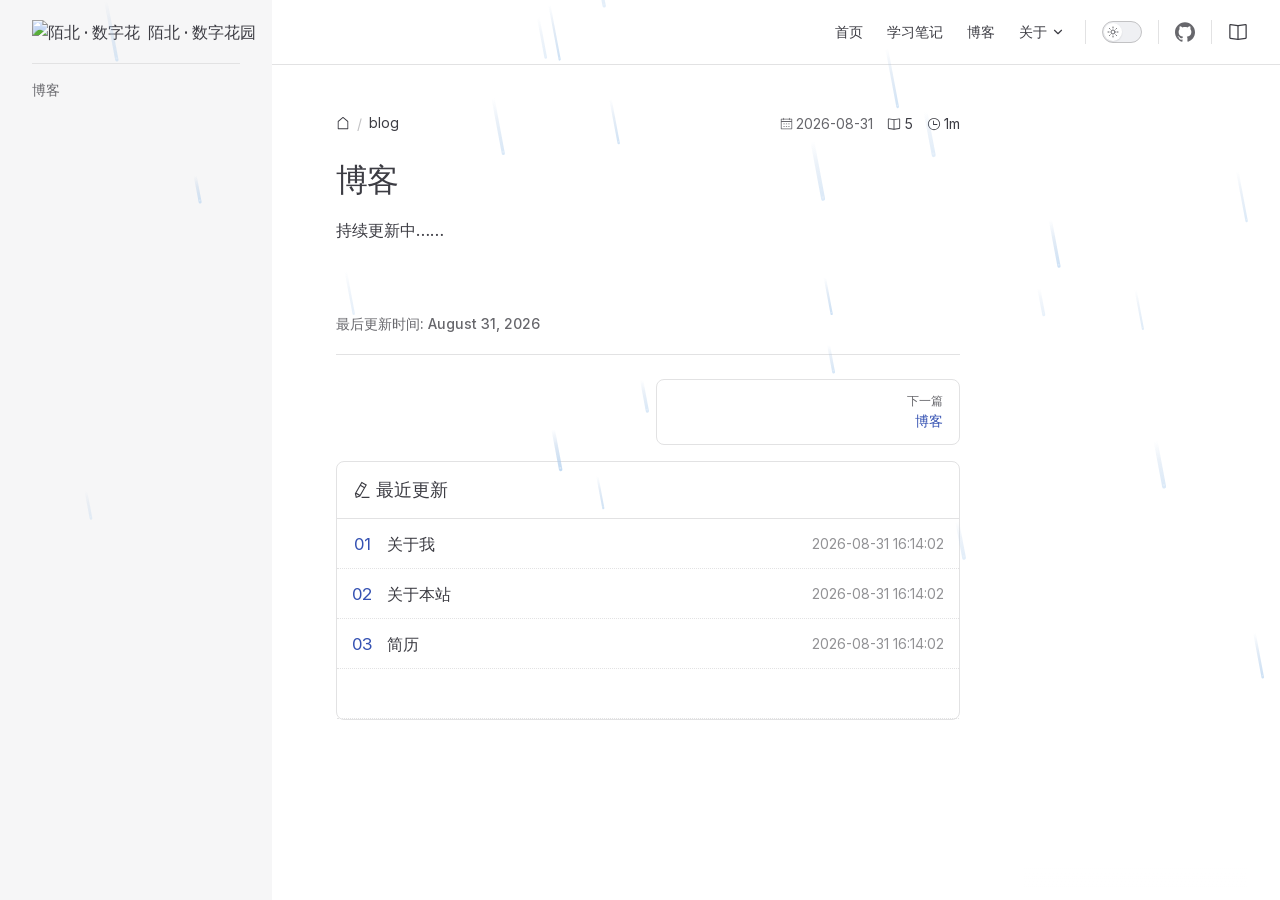
==== commit 8307ae97: "[main] mobei-front: docs(resume): 修复简历文档中重复的标题前缀 (34706fa) mobei-front/knowledge-base-private@34706f" ====
--- a/blog/index.html
+++ b/blog/index.html
@@ -6,16 +6,18 @@
     <title>博客 | 陌北 · 数字花园</title>
     <meta name="description" content="陌北·数字花园——记录技术，也记录生活。一名全栈开发者的个人知识沉淀平台，在快节奏的世界里，找到属于自己的生活节奏。">
     <meta name="generator" content="VitePress v1.6.4">
-    <link rel="preload stylesheet" href="/assets/style.BLaycr-j.css" as="style">
+    <link rel="preload stylesheet" href="/assets/style.DmAOCP2z.css" as="style">
     <link rel="preload stylesheet" href="/vp-icons.css" as="style">
-    <script type="module" src="/assets/chunks/metadata.38da4daf.js"></script>
-    <script type="module" src="/assets/app.C6Qxgv_W.js"></script>
+    <script type="module" src="/assets/chunks/metadata.4d359b6e.js"></script>
+    <script type="module" src="/assets/app.CRTYlQzG.js"></script>
     <link rel="preload" href="/assets/inter-roman-latin.Di8DUHzh.woff2" as="font" type="font/woff2" crossorigin="">
-    <link rel="modulepreload" href="/assets/chunks/theme.J0cGPJGI.js">
+    <link rel="modulepreload" href="/assets/chunks/theme.D8PZ6e97.js">
     <link rel="modulepreload" href="/assets/chunks/framework.BidoRKjm.js">
-    <link rel="modulepreload" href="/assets/blog_index.md.Cgad48xQ.lean.js">
+    <link rel="modulepreload" href="/assets/blog_index.md.DL53rjsC.lean.js">
     <link rel="icon" type="image/png" href="image/logo.png">
     <link rel="apple-touch-icon" type="image/png" href="image/logo.png">
+    <meta name="robots" content="index, follow">
+    <script type="application/ld+json">{"@context":"https://schema.org","@type":"WebSite","name":"陌北 · 数字花园","description":"记录技术，也记录生活。一名全栈开发者的个人知识沉淀平台，在快节奏的世界里，找到属于自己的生活节奏。","url":"https://mobei-front.github.io/KnowledgeBase/","author":{"@type":"Person","name":"陌北","jobTitle":"全栈开发者","knowsAbout":["前端开发","Vue.js","Python","Web开发","全栈开发"],"sameAs":["https://github.com/mobei-front"]},"about":["前端开发","技术博客","学习笔记","编程教程","个人知识沉淀","后端开发","数据库","服务器"],"inLanguage":"zh-CN"}</script>
     <script id="check-dark-mode">(()=>{const e=localStorage.getItem("vitepress-theme-appearance")||"auto",a=window.matchMedia("(prefers-color-scheme: dark)").matches;(!e||e==="auto"?a:e==="dark")&&document.documentElement.classList.add("dark")})();</script>
     <script id="check-mac-os">document.documentElement.classList.toggle("mac",/Mac|iPhone|iPod|iPad/i.test(navigator.platform));</script>
   </head>
@@ -44,7 +46,7 @@
       fill="currentColor"
       d="M512 499.2a51.2 51.2 0 1 1 0-102.4 51.2 51.2 0 0 1 0 102.4zm192 0a51.2 51.2 0 1 1 0-102.4 51.2 51.2 0 0 1 0 102.4zm-384 0a51.2 51.2 0 1 1 0-102.4 51.2 51.2 0 0 1 0 102.4z"
     ></path>
-  </svg></i></div><!--v-if--><!--[--><!--]--></div><!--]--><div class="Layout tk-layout" data-v-262fdcd2><!--[--><!--]--><!--[--><span tabindex="-1" data-v-7284c795></span><a href="#VPContent" class="VPSkipLink visually-hidden" data-v-7284c795>Skip to content</a><!--]--><!----><header class="VPNav" data-v-262fdcd2 data-v-8ee1c63b><div class="VPNavBar" data-v-8ee1c63b data-v-74bcc737><div class="wrapper" data-v-74bcc737><div class="container" data-v-74bcc737><div class="title" data-v-74bcc737><div class="VPNavBarTitle has-sidebar" data-v-74bcc737 data-v-04a9aeeb><a class="title" href="/" data-v-04a9aeeb><!--[--><!--]--><!--[--><img class="VPImage logo" src="image/logo.png" alt data-v-858ed105><!--]--><span data-v-04a9aeeb>陌北 · 数字花园</span><!--[--><!--]--></a></div></div><div class="content" data-v-74bcc737><div class="content-body" data-v-74bcc737><!--[--><!--]--><div class="VPNavBarSearch search" data-v-74bcc737><!----></div><nav aria-labelledby="main-nav-aria-label" class="VPNavBarMenu menu" data-v-74bcc737 data-v-e77fc442><span id="main-nav-aria-label" class="visually-hidden" data-v-e77fc442> Main Navigation </span><!--[--><!--[--><a class="VPLink link VPNavBarMenuLink" href="/" tabindex="0" data-v-e77fc442 data-v-e4b36659><!--[--><span data-v-e4b36659>首页</span><!--]--></a><!--]--><!--[--><a class="VPLink link VPNavBarMenuLink" href="/notes" tabindex="0" data-v-e77fc442 data-v-e4b36659><!--[--><span data-v-e4b36659>学习笔记</span><!--]--></a><!--]--><!--[--><a class="VPLink link VPNavBarMenuLink" href="/blog" tabindex="0" data-v-e77fc442 data-v-e4b36659><!--[--><span data-v-e4b36659>博客</span><!--]--></a><!--]--><!--[--><div class="VPFlyout VPNavBarMenuGroup" data-v-e77fc442 data-v-4f528093><button type="button" class="button" aria-haspopup="true" aria-expanded="false" data-v-4f528093><span class="text" data-v-4f528093><!----><span data-v-4f528093>关于</span><span class="vpi-chevron-down text-icon" data-v-4f528093></span></span></button><div class="menu" data-v-4f528093><div class="VPMenu" data-v-4f528093 data-v-26b6c809><div class="items" data-v-26b6c809><!--[--><!--[--><div class="VPMenuLink" data-v-26b6c809 data-v-6ee8758f><a class="VPLink link" href="/about-me" data-v-6ee8758f><!--[--><span data-v-6ee8758f>关于我</span><!--]--></a></div><!--]--><!--[--><div class="VPMenuLink" data-v-26b6c809 data-v-6ee8758f><a class="VPLink link" href="/about-site" data-v-6ee8758f><!--[--><span data-v-6ee8758f>关于本站</span><!--]--></a></div><!--]--><!--]--></div><!--[--><!--]--></div></div></div><!--]--><!--]--></nav><!----><div class="VPNavBarAppearance appearance" data-v-74bcc737 data-v-6b392369><button class="VPSwitch VPSwitchAppearance" type="button" role="switch" title aria-checked="false" data-v-6b392369 data-v-38e21a6e data-v-54221425><span class="check" data-v-54221425><span class="icon" data-v-54221425><!--[--><span class="vpi-sun sun" data-v-38e21a6e></span><span class="vpi-moon moon" data-v-38e21a6e></span><!--]--></span></span></button></div><div class="VPSocialLinks VPNavBarSocialLinks social-links" data-v-74bcc737 data-v-58766a2a data-v-5c24b265><!--[--><a class="VPSocialLink no-icon" href="https://github.com/mobei-front" aria-label="github" target="_blank" rel="noopener" data-v-5c24b265 data-v-9c94ad24><span class="vpi-social-github"></span></a><!--]--></div><div class="VPFlyout VPNavBarExtra extra" data-v-74bcc737 data-v-54af8171 data-v-4f528093><button type="button" class="button" aria-haspopup="true" aria-expanded="false" aria-label="extra navigation" data-v-4f528093><span class="vpi-more-horizontal icon" data-v-4f528093></span></button><div class="menu" data-v-4f528093><div class="VPMenu" data-v-4f528093 data-v-26b6c809><!----><!--[--><!--[--><!----><div class="group" data-v-54af8171><div class="item appearance" data-v-54af8171><p class="label" data-v-54af8171>Appearance</p><div class="appearance-action" data-v-54af8171><button class="VPSwitch VPSwitchAppearance" type="button" role="switch" title aria-checked="false" data-v-54af8171 data-v-38e21a6e data-v-54221425><span class="check" data-v-54221425><span class="icon" data-v-54221425><!--[--><span class="vpi-sun sun" data-v-38e21a6e></span><span class="vpi-moon moon" data-v-38e21a6e></span><!--]--></span></span></button></div></div></div><div class="group" data-v-54af8171><div class="item social-links" data-v-54af8171><div class="VPSocialLinks social-links-list" data-v-54af8171 data-v-5c24b265><!--[--><a class="VPSocialLink no-icon" href="https://github.com/mobei-front" aria-label="github" target="_blank" rel="noopener" data-v-5c24b265 data-v-9c94ad24><span class="vpi-social-github"></span></a><!--]--></div></div></div><!--]--><!--]--></div></div></div><!--[--><!--[--><!--[--><!--[--><!--]--><!--[--><!--[--><div class="tk-theme-enhance flx-align-center"><!--[--><i class="tk-icon" style="--icon-size:20px;--icon-color-hover:var(--tk-theme-color);"><svg xmlns="http://www.w3.org/2000/svg" viewBox="0 0 1024 1024">
+  </svg></i></div><!--v-if--><!--[--><!--]--></div><!--]--><div class="Layout tk-layout" data-v-262fdcd2><!--[--><!--]--><!--[--><span tabindex="-1" data-v-7284c795></span><a href="#VPContent" class="VPSkipLink visually-hidden" data-v-7284c795>Skip to content</a><!--]--><!----><header class="VPNav" data-v-262fdcd2 data-v-8ee1c63b><div class="VPNavBar" data-v-8ee1c63b data-v-74bcc737><div class="wrapper" data-v-74bcc737><div class="container" data-v-74bcc737><div class="title" data-v-74bcc737><div class="VPNavBarTitle has-sidebar" data-v-74bcc737 data-v-04a9aeeb><a class="title" href="/" data-v-04a9aeeb><!--[--><!--]--><!--[--><img class="VPImage logo" src="image/logo.png" alt="陌北 · 数字花园" data-v-858ed105><!--]--><span data-v-04a9aeeb>陌北 · 数字花园</span><!--[--><!--]--></a></div></div><div class="content" data-v-74bcc737><div class="content-body" data-v-74bcc737><!--[--><!--]--><div class="VPNavBarSearch search" data-v-74bcc737><!----></div><nav aria-labelledby="main-nav-aria-label" class="VPNavBarMenu menu" data-v-74bcc737 data-v-e77fc442><span id="main-nav-aria-label" class="visually-hidden" data-v-e77fc442> Main Navigation </span><!--[--><!--[--><a class="VPLink link VPNavBarMenuLink" href="/" tabindex="0" data-v-e77fc442 data-v-e4b36659><!--[--><span data-v-e4b36659>首页</span><!--]--></a><!--]--><!--[--><a class="VPLink link VPNavBarMenuLink" href="/notes" tabindex="0" data-v-e77fc442 data-v-e4b36659><!--[--><span data-v-e4b36659>学习笔记</span><!--]--></a><!--]--><!--[--><a class="VPLink link VPNavBarMenuLink" href="/blog" tabindex="0" data-v-e77fc442 data-v-e4b36659><!--[--><span data-v-e4b36659>博客</span><!--]--></a><!--]--><!--[--><div class="VPFlyout VPNavBarMenuGroup" data-v-e77fc442 data-v-4f528093><button type="button" class="button" aria-haspopup="true" aria-expanded="false" data-v-4f528093><span class="text" data-v-4f528093><!----><span data-v-4f528093>关于</span><span class="vpi-chevron-down text-icon" data-v-4f528093></span></span></button><div class="menu" data-v-4f528093><div class="VPMenu" data-v-4f528093 data-v-26b6c809><div class="items" data-v-26b6c809><!--[--><!--[--><div class="VPMenuLink" data-v-26b6c809 data-v-6ee8758f><a class="VPLink link" href="/about-me" data-v-6ee8758f><!--[--><span data-v-6ee8758f>关于我</span><!--]--></a></div><!--]--><!--[--><div class="VPMenuLink" data-v-26b6c809 data-v-6ee8758f><a class="VPLink link" href="/about-site" data-v-6ee8758f><!--[--><span data-v-6ee8758f>关于本站</span><!--]--></a></div><!--]--><!--[--><div class="VPMenuLink" data-v-26b6c809 data-v-6ee8758f><a class="VPLink link" href="/resume" data-v-6ee8758f><!--[--><span data-v-6ee8758f>我的简历</span><!--]--></a></div><!--]--><!--]--></div><!--[--><!--]--></div></div></div><!--]--><!--]--></nav><!----><div class="VPNavBarAppearance appearance" data-v-74bcc737 data-v-6b392369><button class="VPSwitch VPSwitchAppearance" type="button" role="switch" title aria-checked="false" data-v-6b392369 data-v-38e21a6e data-v-54221425><span class="check" data-v-54221425><span class="icon" data-v-54221425><!--[--><span class="vpi-sun sun" data-v-38e21a6e></span><span class="vpi-moon moon" data-v-38e21a6e></span><!--]--></span></span></button></div><div class="VPSocialLinks VPNavBarSocialLinks social-links" data-v-74bcc737 data-v-58766a2a data-v-5c24b265><!--[--><a class="VPSocialLink no-icon" href="https://github.com/mobei-front" aria-label="github" target="_blank" rel="noopener" data-v-5c24b265 data-v-9c94ad24><span class="vpi-social-github"></span></a><!--]--></div><div class="VPFlyout VPNavBarExtra extra" data-v-74bcc737 data-v-54af8171 data-v-4f528093><button type="button" class="button" aria-haspopup="true" aria-expanded="false" aria-label="extra navigation" data-v-4f528093><span class="vpi-more-horizontal icon" data-v-4f528093></span></button><div class="menu" data-v-4f528093><div class="VPMenu" data-v-4f528093 data-v-26b6c809><!----><!--[--><!--[--><!----><div class="group" data-v-54af8171><div class="item appearance" data-v-54af8171><p class="label" data-v-54af8171>Appearance</p><div class="appearance-action" data-v-54af8171><button class="VPSwitch VPSwitchAppearance" type="button" role="switch" title aria-checked="false" data-v-54af8171 data-v-38e21a6e data-v-54221425><span class="check" data-v-54221425><span class="icon" data-v-54221425><!--[--><span class="vpi-sun sun" data-v-38e21a6e></span><span class="vpi-moon moon" data-v-38e21a6e></span><!--]--></span></span></button></div></div></div><div class="group" data-v-54af8171><div class="item social-links" data-v-54af8171><div class="VPSocialLinks social-links-list" data-v-54af8171 data-v-5c24b265><!--[--><a class="VPSocialLink no-icon" href="https://github.com/mobei-front" aria-label="github" target="_blank" rel="noopener" data-v-5c24b265 data-v-9c94ad24><span class="vpi-social-github"></span></a><!--]--></div></div></div><!--]--><!--]--></div></div></div><!--[--><!--[--><!--[--><!--[--><!--]--><!--[--><!--[--><div class="tk-theme-enhance flx-align-center"><!--[--><i class="tk-icon" style="--icon-size:20px;--icon-color-hover:var(--tk-theme-color);"><svg xmlns="http://www.w3.org/2000/svg" viewBox="0 0 1024 1024">
     <path
       fill="currentColor"
       d="m512 863.36 384-54.848v-638.72L525.568 222.72a96 96 0 0 1-27.136 0L128 169.792v638.72zM137.024 106.432l370.432 52.928a32 32 0 0 0 9.088 0l370.432-52.928A64 64 0 0 1 960 169.792v638.72a64 64 0 0 1-54.976 63.36l-388.48 55.488a32 32 0 0 1-9.088 0l-388.48-55.488A64 64 0 0 1 64 808.512v-638.72a64 64 0 0 1 73.024-63.36z"
@@ -60,7 +62,7 @@
     fill="currentColor"
     d="M128 384v512h768V192H768v32a32 32 0 1 1-64 0v-32H320v32a32 32 0 0 1-64 0v-32H128v128h768v64zm192-256h384V96a32 32 0 1 1 64 0v32h160a32 32 0 0 1 32 32v768a32 32 0 0 1-32 32H96a32 32 0 0 1-32-32V160a32 32 0 0 1 32-32h160V96a32 32 0 0 1 64 0zm-32 384h64a32 32 0 0 1 0 64h-64a32 32 0 0 1 0-64m0 192h64a32 32 0 1 1 0 64h-64a32 32 0 1 1 0-64m192-192h64a32 32 0 0 1 0 64h-64a32 32 0 0 1 0-64m0 192h64a32 32 0 1 1 0 64h-64a32 32 0 1 1 0-64m192-192h64a32 32 0 1 1 0 64h-64a32 32 0 1 1 0-64m0 192h64a32 32 0 1 1 0 64h-64a32 32 0 1 1 0-64"
   ></path>
-</svg></i><a title="创建时间" class="hover-color" aria-label="2026-08-07">2026-08-07</a></span><!--]--><!--[--><!--v-if--><!--]--><!--[--><!--v-if--><!--]--><!--[--><!--v-if--><!--]--><!--]--><!--[--><!--]--></div><div class="flx-center"><i class="tk-icon" style="--icon-color-hover:var(--tk-theme-color);" aria-hidden="true"><svg xmlns="http://www.w3.org/2000/svg" viewBox="0 0 1024 1024">
+</svg></i><a title="创建时间" class="hover-color" aria-label="2026-08-31">2026-08-31</a></span><!--]--><!--[--><!--v-if--><!--]--><!--[--><!--v-if--><!--]--><!--[--><!--v-if--><!--]--><!--]--><!--[--><!--]--></div><div class="flx-center"><i class="tk-icon" style="--icon-color-hover:var(--tk-theme-color);" aria-hidden="true"><svg xmlns="http://www.w3.org/2000/svg" viewBox="0 0 1024 1024">
     <path
       fill="currentColor"
       d="m512 863.36 384-54.848v-638.72L525.568 222.72a96 96 0 0 1-27.136 0L128 169.792v638.72zM137.024 106.432l370.432 52.928a32 32 0 0 0 9.088 0l370.432-52.928A64 64 0 0 1 960 169.792v638.72a64 64 0 0 1-54.976 63.36l-388.48 55.488a32 32 0 0 1-9.088 0l-388.48-55.488A64 64 0 0 1 64 808.512v-638.72a64 64 0 0 1 73.024-63.36z"
@@ -73,17 +75,17 @@
     ></path>
     <path fill="currentColor" d="M480 256a32 32 0 0 1 32 32v256a32 32 0 0 1-64 0V288a32 32 0 0 1 32-32"></path>
     <path fill="currentColor" d="M480 512h256q32 0 32 32t-32 32H480q-32 0-32-32t32-32"></path>
-  </svg></i><a title="预计阅读时长" class="hover-color" aria-label="预计阅读时长">1m</a></div><!--v-if--></div></div><!--[--><!--]--><!--]--><!----><!----><!----><!--v-if--><!--v-if--><!--]--><!--]--><!--]--><main class="main" data-v-911bce81><div style="position:relative;" class="vp-doc _blog_" data-v-911bce81><div><h1 id="博客" tabindex="-1">博客 <a class="header-anchor" href="#博客" aria-label="Permalink to &quot;博客&quot;">​</a></h1><p>持续更新中……</p></div></div></main><footer class="VPDocFooter" data-v-911bce81 data-v-dd04cb75><!--[--><!--]--><div class="edit-info" data-v-dd04cb75><!----><div class="last-updated" data-v-dd04cb75><p class="VPLastUpdated" data-v-dd04cb75 data-v-980187b0>最后更新时间: <time datetime="2026-08-07T18:56:55.000Z" data-v-980187b0></time></p></div></div><nav class="prev-next" aria-labelledby="doc-footer-aria-label" data-v-dd04cb75><span class="visually-hidden" id="doc-footer-aria-label" data-v-dd04cb75>Pager</span><div class="pager" data-v-dd04cb75><!----></div><div class="pager" data-v-dd04cb75><a class="VPLink link pager-link next" href="/blog/index" data-v-dd04cb75><!--[--><span class="desc" data-v-dd04cb75>下一篇</span><span class="title" data-v-dd04cb75>博客</span><!--]--></a></div></nav></footer><!--[--><!--[--><!--[--><!--[--><!--]--><!--[--><!--[--><!--]--><div class="tk-article-update"><div class="tk-article-update__title flx-align-center"><i class="tk-icon edit-icon" style="--icon-color-hover:var(--tk-theme-color);" aria-hidden="true"><svg xmlns="http://www.w3.org/2000/svg" viewBox="0 0 1024 1024">
+  </svg></i><a title="预计阅读时长" class="hover-color" aria-label="预计阅读时长">1m</a></div><!--v-if--></div></div><!--[--><!--]--><!--]--><!----><!----><!----><!--v-if--><!--v-if--><!--]--><!--]--><!--]--><main class="main" data-v-911bce81><div style="position:relative;" class="vp-doc _blog_" data-v-911bce81><div><h1 id="博客" tabindex="-1">博客 <a class="header-anchor" href="#博客" aria-label="Permalink to &quot;博客&quot;">​</a></h1><p>持续更新中……</p></div></div></main><footer class="VPDocFooter" data-v-911bce81 data-v-dd04cb75><!--[--><!--]--><div class="edit-info" data-v-dd04cb75><!----><div class="last-updated" data-v-dd04cb75><p class="VPLastUpdated" data-v-dd04cb75 data-v-980187b0>最后更新时间: <time datetime="2026-08-31T16:13:54.000Z" data-v-980187b0></time></p></div></div><nav class="prev-next" aria-labelledby="doc-footer-aria-label" data-v-dd04cb75><span class="visually-hidden" id="doc-footer-aria-label" data-v-dd04cb75>Pager</span><div class="pager" data-v-dd04cb75><!----></div><div class="pager" data-v-dd04cb75><a class="VPLink link pager-link next" href="/blog/index" data-v-dd04cb75><!--[--><span class="desc" data-v-dd04cb75>下一篇</span><span class="title" data-v-dd04cb75>博客</span><!--]--></a></div></nav></footer><!--[--><!--[--><!--[--><!--[--><!--]--><!--[--><!--[--><!--]--><div class="tk-article-update"><div class="tk-article-update__title flx-align-center"><i class="tk-icon edit-icon" style="--icon-color-hover:var(--tk-theme-color);" aria-hidden="true"><svg xmlns="http://www.w3.org/2000/svg" viewBox="0 0 1024 1024">
     <path
       fill="currentColor"
       d="m199.04 672.64 193.984 112 224-387.968-193.92-112-224 388.032zm-23.872 60.16 32.896 148.288 144.896-45.696zM455.04 229.248l193.92 112 56.704-98.112-193.984-112-56.64 98.112zM104.32 708.8l384-665.024 304.768 175.936L409.152 884.8h.064l-248.448 78.336zm384 254.272v-64h448v64h-448z"
     ></path>
-  </svg></i><span>最近更新</span></div><ul><!--[--><li class="flx-center"><span class="tk-article-update--num" aria-hidden="true">01</span><div class="tk-article-update__content"><a href="/about-me" class="flx-1 hover-color sle" aria-label="关于我"><span class="tk-article-title" aria-label="文章标题"><!--v-if--><!--[--><!--[-->关于我<!--]--><!--]--><!--v-if--></span></a><span class="tk-article-update__content--date">2026-08-07 18:57:07</span></div></li><li class="flx-center"><span class="tk-article-update--num" aria-hidden="true">02</span><div class="tk-article-update__content"><a href="/about-site" class="flx-1 hover-color sle" aria-label="关于本站"><span class="tk-article-title" aria-label="文章标题"><!--v-if--><!--[--><!--[-->关于本站<!--]--><!--]--><!--v-if--></span></a><span class="tk-article-update__content--date">2026-08-07 18:57:07</span></div></li><li class="flx-center"><span class="tk-article-update--num" aria-hidden="true">03</span><div class="tk-article-update__content"><a href="/notes/" class="flx-1 hover-color sle" aria-label="学习笔记"><span class="tk-article-title" aria-label="文章标题"><!--v-if--><!--[--><!--[-->学习笔记<!--]--><!--]--><!--v-if--></span></a><span class="tk-article-update__content--date">2026-08-07 18:57:07</span></div></li><li class="flx-center"><span class="tk-article-update--num" aria-hidden="true"></span><div class="tk-article-update__content"><!--v-if--><!--v-if--></div></li><!--]--></ul></div><!--[--><!--]--><!--]--><!--v-if--><!-- 评论区 --><!--v-if--><!--]--><!--]--><!--]--></div></div></div><!--[--><!--]--></div></div><footer class="VPFooter has-sidebar" data-v-262fdcd2 data-v-769afb35><div class="container" data-v-769afb35><p class="message" data-v-769afb35>
-        Powered by 
-        <a href="https://vitepress.dev/" target="_blank" style="font-weight: bold; text-decoration: none;">VitePress</a>
-        &
-        <a href="https://vp.teek.top/" target="_blank" style="font-weight: bold; text-decoration: none;">Teek</a>
-      </p><p class="copyright" data-v-769afb35>Copyright © 2026 by 陌北</p></div></footer><!--[--><!--]--></div><!--]--></div>
+  </svg></i><span>最近更新</span></div><ul><!--[--><li class="flx-center"><span class="tk-article-update--num" aria-hidden="true">01</span><div class="tk-article-update__content"><a href="/about-me" class="flx-1 hover-color sle" aria-label="关于我"><span class="tk-article-title" aria-label="文章标题"><!--v-if--><!--[--><!--[-->关于我<!--]--><!--]--><!--v-if--></span></a><span class="tk-article-update__content--date">2026-08-31 16:14:02</span></div></li><li class="flx-center"><span class="tk-article-update--num" aria-hidden="true">02</span><div class="tk-article-update__content"><a href="/about-site" class="flx-1 hover-color sle" aria-label="关于本站"><span class="tk-article-title" aria-label="文章标题"><!--v-if--><!--[--><!--[-->关于本站<!--]--><!--]--><!--v-if--></span></a><span class="tk-article-update__content--date">2026-08-31 16:14:02</span></div></li><li class="flx-center"><span class="tk-article-update--num" aria-hidden="true">03</span><div class="tk-article-update__content"><a href="/devops-resume" class="flx-1 hover-color sle" aria-label="简历"><span class="tk-article-title" aria-label="文章标题"><!--v-if--><!--[--><!--[-->简历<!--]--><!--]--><!--v-if--></span></a><span class="tk-article-update__content--date">2026-08-31 16:14:02</span></div></li><li class="flx-center"><span class="tk-article-update--num" aria-hidden="true"></span><div class="tk-article-update__content"><!--v-if--><!--v-if--></div></li><!--]--></ul></div><!--[--><!--]--><!--]--><!--v-if--><!-- 评论区 --><!--v-if--><!--]--><!--]--><!--]--></div></div></div><!--[--><!--]--></div></div><footer class="VPFooter has-sidebar" data-v-262fdcd2 data-v-769afb35><div class="container" data-v-769afb35><p class="message" data-v-769afb35>
+      Powered by 
+      <a href="https://vitepress.dev/" target="_blank" style="font-weight: bold; text-decoration: none;">VitePress</a>
+      &
+      <a href="https://vp.teek.top/" target="_blank" style="font-weight: bold; text-decoration: none;">Teek</a>
+    </p><p class="copyright" data-v-769afb35>Copyright © 2026 by 陌北</p></div></footer><!--[--><!--]--></div><!--]--></div>
     
     
   </body>
--- a/assets/style.DmAOCP2z.css
+++ b/assets/style.DmAOCP2z.css
@@ -0,0 +1 @@
+@charset "UTF-8";@font-face{font-family:Inter;font-style:normal;font-weight:100 900;font-display:swap;src:url(/assets/inter-roman-cyrillic-ext.BBPuwvHQ.woff2) format("woff2");unicode-range:U+0460-052F,U+1C80-1C88,U+20B4,U+2DE0-2DFF,U+A640-A69F,U+FE2E-FE2F}@font-face{font-family:Inter;font-style:normal;font-weight:100 900;font-display:swap;src:url(/assets/inter-roman-cyrillic.C5lxZ8CY.woff2) format("woff2");unicode-range:U+0301,U+0400-045F,U+0490-0491,U+04B0-04B1,U+2116}@font-face{font-family:Inter;font-style:normal;font-weight:100 900;font-display:swap;src:url(/assets/inter-roman-greek-ext.CqjqNYQ-.woff2) format("woff2");unicode-range:U+1F00-1FFF}@font-face{font-family:Inter;font-style:normal;font-weight:100 900;font-display:swap;src:url(/assets/inter-roman-greek.BBVDIX6e.woff2) format("woff2");unicode-range:U+0370-0377,U+037A-037F,U+0384-038A,U+038C,U+038E-03A1,U+03A3-03FF}@font-face{font-family:Inter;font-style:normal;font-weight:100 900;font-display:swap;src:url(/assets/inter-roman-vietnamese.BjW4sHH5.woff2) format("woff2");unicode-range:U+0102-0103,U+0110-0111,U+0128-0129,U+0168-0169,U+01A0-01A1,U+01AF-01B0,U+0300-0301,U+0303-0304,U+0308-0309,U+0323,U+0329,U+1EA0-1EF9,U+20AB}@font-face{font-family:Inter;font-style:normal;font-weight:100 900;font-display:swap;src:url(/assets/inter-roman-latin-ext.4ZJIpNVo.woff2) format("woff2");unicode-range:U+0100-02AF,U+0304,U+0308,U+0329,U+1E00-1E9F,U+1EF2-1EFF,U+2020,U+20A0-20AB,U+20AD-20C0,U+2113,U+2C60-2C7F,U+A720-A7FF}@font-face{font-family:Inter;font-style:normal;font-weight:100 900;font-display:swap;src:url(/assets/inter-roman-latin.Di8DUHzh.woff2) format("woff2");unicode-range:U+0000-00FF,U+0131,U+0152-0153,U+02BB-02BC,U+02C6,U+02DA,U+02DC,U+0304,U+0308,U+0329,U+2000-206F,U+2074,U+20AC,U+2122,U+2191,U+2193,U+2212,U+2215,U+FEFF,U+FFFD}@font-face{font-family:Inter;font-style:italic;font-weight:100 900;font-display:swap;src:url(/assets/inter-italic-cyrillic-ext.r48I6akx.woff2) format("woff2");unicode-range:U+0460-052F,U+1C80-1C88,U+20B4,U+2DE0-2DFF,U+A640-A69F,U+FE2E-FE2F}@font-face{font-family:Inter;font-style:italic;font-weight:100 900;font-display:swap;src:url(/assets/inter-italic-cyrillic.By2_1cv3.woff2) format("woff2");unicode-range:U+0301,U+0400-045F,U+0490-0491,U+04B0-04B1,U+2116}@font-face{font-family:Inter;font-style:italic;font-weight:100 900;font-display:swap;src:url(/assets/inter-italic-greek-ext.1u6EdAuj.woff2) format("woff2");unicode-range:U+1F00-1FFF}@font-face{font-family:Inter;font-style:italic;font-weight:100 900;font-display:swap;src:url(/assets/inter-italic-greek.DJ8dCoTZ.woff2) format("woff2");unicode-range:U+0370-0377,U+037A-037F,U+0384-038A,U+038C,U+038E-03A1,U+03A3-03FF}@font-face{font-family:Inter;font-style:italic;font-weight:100 900;font-display:swap;src:url(/assets/inter-italic-vietnamese.BSbpV94h.woff2) format("woff2");unicode-range:U+0102-0103,U+0110-0111,U+0128-0129,U+0168-0169,U+01A0-01A1,U+01AF-01B0,U+0300-0301,U+0303-0304,U+0308-0309,U+0323,U+0329,U+1EA0-1EF9,U+20AB}@font-face{font-family:Inter;font-style:italic;font-weight:100 900;font-display:swap;src:url(/assets/inter-italic-latin-ext.CN1xVJS-.woff2) format("woff2");unicode-range:U+0100-02AF,U+0304,U+0308,U+0329,U+1E00-1E9F,U+1EF2-1EFF,U+2020,U+20A0-20AB,U+20AD-20C0,U+2113,U+2C60-2C7F,U+A720-A7FF}@font-face{font-family:Inter;font-style:italic;font-weight:100 900;font-display:swap;src:url(/assets/inter-italic-latin.C2AdPX0b.woff2) format("woff2");unicode-range:U+0000-00FF,U+0131,U+0152-0153,U+02BB-02BC,U+02C6,U+02DA,U+02DC,U+0304,U+0308,U+0329,U+2000-206F,U+2074,U+20AC,U+2122,U+2191,U+2193,U+2212,U+2215,U+FEFF,U+FFFD}@font-face{font-family:Punctuation SC;font-weight:400;src:local("PingFang SC Regular"),local("Noto Sans CJK SC"),local("Microsoft YaHei");unicode-range:U+201C,U+201D,U+2018,U+2019,U+2E3A,U+2014,U+2013,U+2026,U+00B7,U+007E,U+002F}@font-face{font-family:Punctuation SC;font-weight:500;src:local("PingFang SC Medium"),local("Noto Sans CJK SC"),local("Microsoft YaHei");unicode-range:U+201C,U+201D,U+2018,U+2019,U+2E3A,U+2014,U+2013,U+2026,U+00B7,U+007E,U+002F}@font-face{font-family:Punctuation SC;font-weight:600;src:local("PingFang SC Semibold"),local("Noto Sans CJK SC Bold"),local("Microsoft YaHei Bold");unicode-range:U+201C,U+201D,U+2018,U+2019,U+2E3A,U+2014,U+2013,U+2026,U+00B7,U+007E,U+002F}@font-face{font-family:Punctuation SC;font-weight:700;src:local("PingFang SC Semibold"),local("Noto Sans CJK SC Bold"),local("Microsoft YaHei Bold");unicode-range:U+201C,U+201D,U+2018,U+2019,U+2E3A,U+2014,U+2013,U+2026,U+00B7,U+007E,U+002F}:root{--vp-c-white: #ffffff;--vp-c-black: #000000;--vp-c-neutral: var(--vp-c-black);--vp-c-neutral-inverse: var(--vp-c-white)}.dark{--vp-c-neutral: var(--vp-c-white);--vp-c-neutral-inverse: var(--vp-c-black)}:root{--vp-c-gray-1: #dddde3;--vp-c-gray-2: #e4e4e9;--vp-c-gray-3: #ebebef;--vp-c-gray-soft: rgba(142, 150, 170, .14);--vp-c-indigo-1: #3451b2;--vp-c-indigo-2: #3a5ccc;--vp-c-indigo-3: #5672cd;--vp-c-indigo-soft: rgba(100, 108, 255, .14);--vp-c-purple-1: #6f42c1;--vp-c-purple-2: #7e4cc9;--vp-c-purple-3: #8e5cd9;--vp-c-purple-soft: rgba(159, 122, 234, .14);--vp-c-green-1: #18794e;--vp-c-green-2: #299764;--vp-c-green-3: #30a46c;--vp-c-green-soft: rgba(16, 185, 129, .14);--vp-c-yellow-1: #915930;--vp-c-yellow-2: #946300;--vp-c-yellow-3: #9f6a00;--vp-c-yellow-soft: rgba(234, 179, 8, .14);--vp-c-red-1: #b8272c;--vp-c-red-2: #d5393e;--vp-c-red-3: #e0575b;--vp-c-red-soft: rgba(244, 63, 94, .14);--vp-c-sponsor: #db2777}.dark{--vp-c-gray-1: #515c67;--vp-c-gray-2: #414853;--vp-c-gray-3: #32363f;--vp-c-gray-soft: rgba(101, 117, 133, .16);--vp-c-indigo-1: #a8b1ff;--vp-c-indigo-2: #5c73e7;--vp-c-indigo-3: #3e63dd;--vp-c-indigo-soft: rgba(100, 108, 255, .16);--vp-c-purple-1: #c8abfa;--vp-c-purple-2: #a879e6;--vp-c-purple-3: #8e5cd9;--vp-c-purple-soft: rgba(159, 122, 234, .16);--vp-c-green-1: #3dd68c;--vp-c-green-2: #30a46c;--vp-c-green-3: #298459;--vp-c-green-soft: rgba(16, 185, 129, .16);--vp-c-yellow-1: #f9b44e;--vp-c-yellow-2: #da8b17;--vp-c-yellow-3: #a46a0a;--vp-c-yellow-soft: rgba(234, 179, 8, .16);--vp-c-red-1: #f66f81;--vp-c-red-2: #f14158;--vp-c-red-3: #b62a3c;--vp-c-red-soft: rgba(244, 63, 94, .16)}:root{--vp-c-bg: #ffffff;--vp-c-bg-alt: #f6f6f7;--vp-c-bg-elv: #ffffff;--vp-c-bg-soft: #f6f6f7}.dark{--vp-c-bg: #1b1b1f;--vp-c-bg-alt: #161618;--vp-c-bg-elv: #202127;--vp-c-bg-soft: #202127}:root{--vp-c-border: #c2c2c4;--vp-c-divider: #e2e2e3;--vp-c-gutter: #e2e2e3}.dark{--vp-c-border: #3c3f44;--vp-c-divider: #2e2e32;--vp-c-gutter: #000000}:root{--vp-c-text-1: #3c3c43;--vp-c-text-2: #67676c;--vp-c-text-3: #929295}.dark{--vp-c-text-1: #dfdfd6;--vp-c-text-2: #98989f;--vp-c-text-3: #6a6a71}:root{--vp-c-default-1: var(--vp-c-gray-1);--vp-c-default-2: var(--vp-c-gray-2);--vp-c-default-3: var(--vp-c-gray-3);--vp-c-default-soft: var(--vp-c-gray-soft);--vp-c-brand-1: var(--vp-c-indigo-1);--vp-c-brand-2: var(--vp-c-indigo-2);--vp-c-brand-3: var(--vp-c-indigo-3);--vp-c-brand-soft: var(--vp-c-indigo-soft);--vp-c-brand: var(--vp-c-brand-1);--vp-c-tip-1: var(--vp-c-brand-1);--vp-c-tip-2: var(--vp-c-brand-2);--vp-c-tip-3: var(--vp-c-brand-3);--vp-c-tip-soft: var(--vp-c-brand-soft);--vp-c-note-1: var(--vp-c-brand-1);--vp-c-note-2: var(--vp-c-brand-2);--vp-c-note-3: var(--vp-c-brand-3);--vp-c-note-soft: var(--vp-c-brand-soft);--vp-c-success-1: var(--vp-c-green-1);--vp-c-success-2: var(--vp-c-green-2);--vp-c-success-3: var(--vp-c-green-3);--vp-c-success-soft: var(--vp-c-green-soft);--vp-c-important-1: var(--vp-c-purple-1);--vp-c-important-2: var(--vp-c-purple-2);--vp-c-important-3: var(--vp-c-purple-3);--vp-c-important-soft: var(--vp-c-purple-soft);--vp-c-warning-1: var(--vp-c-yellow-1);--vp-c-warning-2: var(--vp-c-yellow-2);--vp-c-warning-3: var(--vp-c-yellow-3);--vp-c-warning-soft: var(--vp-c-yellow-soft);--vp-c-danger-1: var(--vp-c-red-1);--vp-c-danger-2: var(--vp-c-red-2);--vp-c-danger-3: var(--vp-c-red-3);--vp-c-danger-soft: var(--vp-c-red-soft);--vp-c-caution-1: var(--vp-c-red-1);--vp-c-caution-2: var(--vp-c-red-2);--vp-c-caution-3: var(--vp-c-red-3);--vp-c-caution-soft: var(--vp-c-red-soft)}:root{--vp-font-family-base: "Inter", ui-sans-serif, system-ui, sans-serif, "Apple Color Emoji", "Segoe UI Emoji", "Segoe UI Symbol", "Noto Color Emoji";--vp-font-family-mono: ui-monospace, "Menlo", "Monaco", "Consolas", "Liberation Mono", "Courier New", monospace;font-optical-sizing:auto}:root:where(:lang(zh)){--vp-font-family-base: "Punctuation SC", "Inter", ui-sans-serif, system-ui, sans-serif, "Apple Color Emoji", "Segoe UI Emoji", "Segoe UI Symbol", "Noto Color Emoji"}:root{--vp-shadow-1: 0 1px 2px rgba(0, 0, 0, .04), 0 1px 2px rgba(0, 0, 0, .06);--vp-shadow-2: 0 3px 12px rgba(0, 0, 0, .07), 0 1px 4px rgba(0, 0, 0, .07);--vp-shadow-3: 0 12px 32px rgba(0, 0, 0, .1), 0 2px 6px rgba(0, 0, 0, .08);--vp-shadow-4: 0 14px 44px rgba(0, 0, 0, .12), 0 3px 9px rgba(0, 0, 0, .12);--vp-shadow-5: 0 18px 56px rgba(0, 0, 0, .16), 0 4px 12px rgba(0, 0, 0, .16)}:root{--vp-z-index-footer: 10;--vp-z-index-local-nav: 20;--vp-z-index-nav: 30;--vp-z-index-layout-top: 40;--vp-z-index-backdrop: 50;--vp-z-index-sidebar: 60}@media (min-width: 960px){:root{--vp-z-index-sidebar: 25}}:root{--vp-layout-max-width: 1440px}:root{--vp-header-anchor-symbol: "#"}:root{--vp-code-line-height: 1.7;--vp-code-font-size: .875em;--vp-code-color: var(--vp-c-brand-1);--vp-code-link-color: var(--vp-c-brand-1);--vp-code-link-hover-color: var(--vp-c-brand-2);--vp-code-bg: var(--vp-c-default-soft);--vp-code-block-color: var(--vp-c-text-2);--vp-code-block-bg: var(--vp-c-bg-alt);--vp-code-block-divider-color: var(--vp-c-gutter);--vp-code-lang-color: var(--vp-c-text-3);--vp-code-line-highlight-color: var(--vp-c-default-soft);--vp-code-line-number-color: var(--vp-c-text-3);--vp-code-line-diff-add-color: var(--vp-c-success-soft);--vp-code-line-diff-add-symbol-color: var(--vp-c-success-1);--vp-code-line-diff-remove-color: var(--vp-c-danger-soft);--vp-code-line-diff-remove-symbol-color: var(--vp-c-danger-1);--vp-code-line-warning-color: var(--vp-c-warning-soft);--vp-code-line-error-color: var(--vp-c-danger-soft);--vp-code-copy-code-border-color: var(--vp-c-divider);--vp-code-copy-code-bg: var(--vp-c-bg-soft);--vp-code-copy-code-hover-border-color: var(--vp-c-divider);--vp-code-copy-code-hover-bg: var(--vp-c-bg);--vp-code-copy-code-active-text: var(--vp-c-text-2);--vp-code-copy-copied-text-content: "Copied";--vp-code-tab-divider: var(--vp-code-block-divider-color);--vp-code-tab-text-color: var(--vp-c-text-2);--vp-code-tab-bg: var(--vp-code-block-bg);--vp-code-tab-hover-text-color: var(--vp-c-text-1);--vp-code-tab-active-text-color: var(--vp-c-text-1);--vp-code-tab-active-bar-color: var(--vp-c-brand-1)}:lang(es),:lang(pt){--vp-code-copy-copied-text-content: "Copiado"}:lang(fa){--vp-code-copy-copied-text-content: "کپی شد"}:lang(ko){--vp-code-copy-copied-text-content: "복사됨"}:lang(ru){--vp-code-copy-copied-text-content: "Скопировано"}:lang(zh){--vp-code-copy-copied-text-content: "已复制"}:root{--vp-button-brand-border: transparent;--vp-button-brand-text: var(--vp-c-white);--vp-button-brand-bg: var(--vp-c-brand-3);--vp-button-brand-hover-border: transparent;--vp-button-brand-hover-text: var(--vp-c-white);--vp-button-brand-hover-bg: var(--vp-c-brand-2);--vp-button-brand-active-border: transparent;--vp-button-brand-active-text: var(--vp-c-white);--vp-button-brand-active-bg: var(--vp-c-brand-1);--vp-button-alt-border: transparent;--vp-button-alt-text: var(--vp-c-text-1);--vp-button-alt-bg: var(--vp-c-default-3);--vp-button-alt-hover-border: transparent;--vp-button-alt-hover-text: var(--vp-c-text-1);--vp-button-alt-hover-bg: var(--vp-c-default-2);--vp-button-alt-active-border: transparent;--vp-button-alt-active-text: var(--vp-c-text-1);--vp-button-alt-active-bg: var(--vp-c-default-1);--vp-button-sponsor-border: var(--vp-c-text-2);--vp-button-sponsor-text: var(--vp-c-text-2);--vp-button-sponsor-bg: transparent;--vp-button-sponsor-hover-border: var(--vp-c-sponsor);--vp-button-sponsor-hover-text: var(--vp-c-sponsor);--vp-button-sponsor-hover-bg: transparent;--vp-button-sponsor-active-border: var(--vp-c-sponsor);--vp-button-sponsor-active-text: var(--vp-c-sponsor);--vp-button-sponsor-active-bg: transparent}:root{--vp-custom-block-font-size: 14px;--vp-custom-block-code-font-size: 13px;--vp-custom-block-info-border: transparent;--vp-custom-block-info-text: var(--vp-c-text-1);--vp-custom-block-info-bg: var(--vp-c-default-soft);--vp-custom-block-info-code-bg: var(--vp-c-default-soft);--vp-custom-block-note-border: transparent;--vp-custom-block-note-text: var(--vp-c-text-1);--vp-custom-block-note-bg: var(--vp-c-default-soft);--vp-custom-block-note-code-bg: var(--vp-c-default-soft);--vp-custom-block-tip-border: transparent;--vp-custom-block-tip-text: var(--vp-c-text-1);--vp-custom-block-tip-bg: var(--vp-c-tip-soft);--vp-custom-block-tip-code-bg: var(--vp-c-tip-soft);--vp-custom-block-important-border: transparent;--vp-custom-block-important-text: var(--vp-c-text-1);--vp-custom-block-important-bg: var(--vp-c-important-soft);--vp-custom-block-important-code-bg: var(--vp-c-important-soft);--vp-custom-block-warning-border: transparent;--vp-custom-block-warning-text: var(--vp-c-text-1);--vp-custom-block-warning-bg: var(--vp-c-warning-soft);--vp-custom-block-warning-code-bg: var(--vp-c-warning-soft);--vp-custom-block-danger-border: transparent;--vp-custom-block-danger-text: var(--vp-c-text-1);--vp-custom-block-danger-bg: var(--vp-c-danger-soft);--vp-custom-block-danger-code-bg: var(--vp-c-danger-soft);--vp-custom-block-caution-border: transparent;--vp-custom-block-caution-text: var(--vp-c-text-1);--vp-custom-block-caution-bg: var(--vp-c-caution-soft);--vp-custom-block-caution-code-bg: var(--vp-c-caution-soft);--vp-custom-block-details-border: var(--vp-custom-block-info-border);--vp-custom-block-details-text: var(--vp-custom-block-info-text);--vp-custom-block-details-bg: var(--vp-custom-block-info-bg);--vp-custom-block-details-code-bg: var(--vp-custom-block-info-code-bg)}:root{--vp-input-border-color: var(--vp-c-border);--vp-input-bg-color: var(--vp-c-bg-alt);--vp-input-switch-bg-color: var(--vp-c-default-soft)}:root{--vp-nav-height: 64px;--vp-nav-bg-color: var(--vp-c-bg);--vp-nav-screen-bg-color: var(--vp-c-bg);--vp-nav-logo-height: 24px}.hide-nav{--vp-nav-height: 0px}.hide-nav .VPSidebar{--vp-nav-height: 22px}:root{--vp-local-nav-bg-color: var(--vp-c-bg)}:root{--vp-sidebar-width: 272px;--vp-sidebar-bg-color: var(--vp-c-bg-alt)}:root{--vp-backdrop-bg-color: rgba(0, 0, 0, .6)}:root{--vp-home-hero-name-color: var(--vp-c-brand-1);--vp-home-hero-name-background: transparent;--vp-home-hero-image-background-image: none;--vp-home-hero-image-filter: none}:root{--vp-badge-info-border: transparent;--vp-badge-info-text: var(--vp-c-text-2);--vp-badge-info-bg: var(--vp-c-default-soft);--vp-badge-tip-border: transparent;--vp-badge-tip-text: var(--vp-c-tip-1);--vp-badge-tip-bg: var(--vp-c-tip-soft);--vp-badge-warning-border: transparent;--vp-badge-warning-text: var(--vp-c-warning-1);--vp-badge-warning-bg: var(--vp-c-warning-soft);--vp-badge-danger-border: transparent;--vp-badge-danger-text: var(--vp-c-danger-1);--vp-badge-danger-bg: var(--vp-c-danger-soft)}:root{--vp-carbon-ads-text-color: var(--vp-c-text-1);--vp-carbon-ads-poweredby-color: var(--vp-c-text-2);--vp-carbon-ads-bg-color: var(--vp-c-bg-soft);--vp-carbon-ads-hover-text-color: var(--vp-c-brand-1);--vp-carbon-ads-hover-poweredby-color: var(--vp-c-text-1)}:root{--vp-local-search-bg: var(--vp-c-bg);--vp-local-search-result-bg: var(--vp-c-bg);--vp-local-search-result-border: var(--vp-c-divider);--vp-local-search-result-selected-bg: var(--vp-c-bg);--vp-local-search-result-selected-border: var(--vp-c-brand-1);--vp-local-search-highlight-bg: var(--vp-c-brand-1);--vp-local-search-highlight-text: var(--vp-c-neutral-inverse)}@media (prefers-reduced-motion: reduce){*,:before,:after{animation-delay:-1ms!important;animation-duration:1ms!important;animation-iteration-count:1!important;background-attachment:initial!important;scroll-behavior:auto!important;transition-duration:0s!important;transition-delay:0s!important}}*,:before,:after{box-sizing:border-box}html{line-height:1.4;font-size:16px;-webkit-text-size-adjust:100%}html.dark{color-scheme:dark}body{margin:0;width:100%;min-width:320px;min-height:100vh;line-height:24px;font-family:var(--vp-font-family-base);font-size:16px;font-weight:400;color:var(--vp-c-text-1);background-color:var(--vp-c-bg);font-synthesis:style;text-rendering:optimizeLegibility;-webkit-font-smoothing:antialiased;-moz-osx-font-smoothing:grayscale}main{display:block}h1,h2,h3,h4,h5,h6{margin:0;line-height:24px;font-size:16px;font-weight:400}p{margin:0}strong,b{font-weight:600}a,area,button,[role=button],input,label,select,summary,textarea{touch-action:manipulation}a{color:inherit;text-decoration:inherit}ol,ul{list-style:none;margin:0;padding:0}blockquote{margin:0}pre,code,kbd,samp{font-family:var(--vp-font-family-mono)}img,svg,video,canvas,audio,iframe,embed,object{display:block}figure{margin:0}img,video{max-width:100%;height:auto}button,input,optgroup,select,textarea{border:0;padding:0;line-height:inherit;color:inherit}button{padding:0;font-family:inherit;background-color:transparent;background-image:none}button:enabled,[role=button]:enabled{cursor:pointer}button:focus,button:focus-visible{outline:1px dotted;outline:4px auto -webkit-focus-ring-color}button:focus:not(:focus-visible){outline:none!important}input:focus,textarea:focus,select:focus{outline:none}table{border-collapse:collapse}input{background-color:transparent}input:-ms-input-placeholder,textarea:-ms-input-placeholder{color:var(--vp-c-text-3)}input::-ms-input-placeholder,textarea::-ms-input-placeholder{color:var(--vp-c-text-3)}input::placeholder,textarea::placeholder{color:var(--vp-c-text-3)}input::-webkit-outer-spin-button,input::-webkit-inner-spin-button{-webkit-appearance:none;margin:0}input[type=number]{-moz-appearance:textfield}textarea{resize:vertical}select{-webkit-appearance:none}fieldset{margin:0;padding:0}h1,h2,h3,h4,h5,h6,li,p{overflow-wrap:break-word}vite-error-overlay{z-index:9999}mjx-container{overflow-x:auto}mjx-container>svg{display:inline-block;margin:auto}[class^=vpi-],[class*=" vpi-"],.vp-icon{width:1em;height:1em}[class^=vpi-].bg,[class*=" vpi-"].bg,.vp-icon.bg{background-size:100% 100%;background-color:transparent}[class^=vpi-]:not(.bg),[class*=" vpi-"]:not(.bg),.vp-icon:not(.bg){-webkit-mask:var(--icon) no-repeat;mask:var(--icon) no-repeat;-webkit-mask-size:100% 100%;mask-size:100% 100%;background-color:currentColor;color:inherit}.vpi-align-left{--icon: url("data:image/svg+xml,%3Csvg xmlns='http://www.w3.org/2000/svg' fill='none' stroke='currentColor' stroke-linecap='round' stroke-linejoin='round' stroke-width='2' viewBox='0 0 24 24'%3E%3Cpath d='M21 6H3M15 12H3M17 18H3'/%3E%3C/svg%3E")}.vpi-arrow-right,.vpi-arrow-down,.vpi-arrow-left,.vpi-arrow-up{--icon: url("data:image/svg+xml,%3Csvg xmlns='http://www.w3.org/2000/svg' fill='none' stroke='currentColor' stroke-linecap='round' stroke-linejoin='round' stroke-width='2' viewBox='0 0 24 24'%3E%3Cpath d='M5 12h14M12 5l7 7-7 7'/%3E%3C/svg%3E")}.vpi-chevron-right,.vpi-chevron-down,.vpi-chevron-left,.vpi-chevron-up{--icon: url("data:image/svg+xml,%3Csvg xmlns='http://www.w3.org/2000/svg' fill='none' stroke='currentColor' stroke-linecap='round' stroke-linejoin='round' stroke-width='2' viewBox='0 0 24 24'%3E%3Cpath d='m9 18 6-6-6-6'/%3E%3C/svg%3E")}.vpi-chevron-down,.vpi-arrow-down{transform:rotate(90deg)}.vpi-chevron-left,.vpi-arrow-left{transform:rotate(180deg)}.vpi-chevron-up,.vpi-arrow-up{transform:rotate(-90deg)}.vpi-square-pen{--icon: url("data:image/svg+xml,%3Csvg xmlns='http://www.w3.org/2000/svg' fill='none' stroke='currentColor' stroke-linecap='round' stroke-linejoin='round' stroke-width='2' viewBox='0 0 24 24'%3E%3Cpath d='M12 3H5a2 2 0 0 0-2 2v14a2 2 0 0 0 2 2h14a2 2 0 0 0 2-2v-7'/%3E%3Cpath d='M18.375 2.625a2.121 2.121 0 1 1 3 3L12 15l-4 1 1-4Z'/%3E%3C/svg%3E")}.vpi-plus{--icon: url("data:image/svg+xml,%3Csvg xmlns='http://www.w3.org/2000/svg' fill='none' stroke='currentColor' stroke-linecap='round' stroke-linejoin='round' stroke-width='2' viewBox='0 0 24 24'%3E%3Cpath d='M5 12h14M12 5v14'/%3E%3C/svg%3E")}.vpi-sun{--icon: url("data:image/svg+xml,%3Csvg xmlns='http://www.w3.org/2000/svg' fill='none' stroke='currentColor' stroke-linecap='round' stroke-linejoin='round' stroke-width='2' viewBox='0 0 24 24'%3E%3Ccircle cx='12' cy='12' r='4'/%3E%3Cpath d='M12 2v2M12 20v2M4.93 4.93l1.41 1.41M17.66 17.66l1.41 1.41M2 12h2M20 12h2M6.34 17.66l-1.41 1.41M19.07 4.93l-1.41 1.41'/%3E%3C/svg%3E")}.vpi-moon{--icon: url("data:image/svg+xml,%3Csvg xmlns='http://www.w3.org/2000/svg' fill='none' stroke='currentColor' stroke-linecap='round' stroke-linejoin='round' stroke-width='2' viewBox='0 0 24 24'%3E%3Cpath d='M12 3a6 6 0 0 0 9 9 9 9 0 1 1-9-9Z'/%3E%3C/svg%3E")}.vpi-more-horizontal{--icon: url("data:image/svg+xml,%3Csvg xmlns='http://www.w3.org/2000/svg' fill='none' stroke='currentColor' stroke-linecap='round' stroke-linejoin='round' stroke-width='2' viewBox='0 0 24 24'%3E%3Ccircle cx='12' cy='12' r='1'/%3E%3Ccircle cx='19' cy='12' r='1'/%3E%3Ccircle cx='5' cy='12' r='1'/%3E%3C/svg%3E")}.vpi-languages{--icon: url("data:image/svg+xml,%3Csvg xmlns='http://www.w3.org/2000/svg' fill='none' stroke='currentColor' stroke-linecap='round' stroke-linejoin='round' stroke-width='2' viewBox='0 0 24 24'%3E%3Cpath d='m5 8 6 6M4 14l6-6 2-3M2 5h12M7 2h1M22 22l-5-10-5 10M14 18h6'/%3E%3C/svg%3E")}.vpi-heart{--icon: url("data:image/svg+xml,%3Csvg xmlns='http://www.w3.org/2000/svg' fill='none' stroke='currentColor' stroke-linecap='round' stroke-linejoin='round' stroke-width='2' viewBox='0 0 24 24'%3E%3Cpath d='M19 14c1.49-1.46 3-3.21 3-5.5A5.5 5.5 0 0 0 16.5 3c-1.76 0-3 .5-4.5 2-1.5-1.5-2.74-2-4.5-2A5.5 5.5 0 0 0 2 8.5c0 2.3 1.5 4.05 3 5.5l7 7Z'/%3E%3C/svg%3E")}.vpi-search{--icon: url("data:image/svg+xml,%3Csvg xmlns='http://www.w3.org/2000/svg' fill='none' stroke='currentColor' stroke-linecap='round' stroke-linejoin='round' stroke-width='2' viewBox='0 0 24 24'%3E%3Ccircle cx='11' cy='11' r='8'/%3E%3Cpath d='m21 21-4.3-4.3'/%3E%3C/svg%3E")}.vpi-layout-list{--icon: url("data:image/svg+xml,%3Csvg xmlns='http://www.w3.org/2000/svg' fill='none' stroke='currentColor' stroke-linecap='round' stroke-linejoin='round' stroke-width='2' viewBox='0 0 24 24'%3E%3Crect width='7' height='7' x='3' y='3' rx='1'/%3E%3Crect width='7' height='7' x='3' y='14' rx='1'/%3E%3Cpath d='M14 4h7M14 9h7M14 15h7M14 20h7'/%3E%3C/svg%3E")}.vpi-delete{--icon: url("data:image/svg+xml,%3Csvg xmlns='http://www.w3.org/2000/svg' fill='none' stroke='currentColor' stroke-linecap='round' stroke-linejoin='round' stroke-width='2' viewBox='0 0 24 24'%3E%3Cpath d='M20 5H9l-7 7 7 7h11a2 2 0 0 0 2-2V7a2 2 0 0 0-2-2ZM18 9l-6 6M12 9l6 6'/%3E%3C/svg%3E")}.vpi-corner-down-left{--icon: url("data:image/svg+xml,%3Csvg xmlns='http://www.w3.org/2000/svg' fill='none' stroke='currentColor' stroke-linecap='round' stroke-linejoin='round' stroke-width='2' viewBox='0 0 24 24'%3E%3Cpath d='m9 10-5 5 5 5'/%3E%3Cpath d='M20 4v7a4 4 0 0 1-4 4H4'/%3E%3C/svg%3E")}:root{--vp-icon-copy: url("data:image/svg+xml,%3Csvg xmlns='http://www.w3.org/2000/svg' fill='none' stroke='rgba(128,128,128,1)' stroke-linecap='round' stroke-linejoin='round' stroke-width='2' viewBox='0 0 24 24'%3E%3Crect width='8' height='4' x='8' y='2' rx='1' ry='1'/%3E%3Cpath d='M16 4h2a2 2 0 0 1 2 2v14a2 2 0 0 1-2 2H6a2 2 0 0 1-2-2V6a2 2 0 0 1 2-2h2'/%3E%3C/svg%3E");--vp-icon-copied: url("data:image/svg+xml,%3Csvg xmlns='http://www.w3.org/2000/svg' fill='none' stroke='rgba(128,128,128,1)' stroke-linecap='round' stroke-linejoin='round' stroke-width='2' viewBox='0 0 24 24'%3E%3Crect width='8' height='4' x='8' y='2' rx='1' ry='1'/%3E%3Cpath d='M16 4h2a2 2 0 0 1 2 2v14a2 2 0 0 1-2 2H6a2 2 0 0 1-2-2V6a2 2 0 0 1 2-2h2'/%3E%3Cpath d='m9 14 2 2 4-4'/%3E%3C/svg%3E")}.visually-hidden{position:absolute;width:1px;height:1px;white-space:nowrap;clip:rect(0 0 0 0);clip-path:inset(50%);overflow:hidden}.custom-block{border:1px solid transparent;border-radius:8px;padding:16px 16px 8px;line-height:24px;font-size:var(--vp-custom-block-font-size);color:var(--vp-c-text-2)}.custom-block.info{border-color:var(--vp-custom-block-info-border);color:var(--vp-custom-block-info-text);background-color:var(--vp-custom-block-info-bg)}.custom-block.info a,.custom-block.info code{color:var(--vp-c-brand-1)}.custom-block.info a:hover,.custom-block.info a:hover>code{color:var(--vp-c-brand-2)}.custom-block.info code{background-color:var(--vp-custom-block-info-code-bg)}.custom-block.note{border-color:var(--vp-custom-block-note-border);color:var(--vp-custom-block-note-text);background-color:var(--vp-custom-block-note-bg)}.custom-block.note a,.custom-block.note code{color:var(--vp-c-brand-1)}.custom-block.note a:hover,.custom-block.note a:hover>code{color:var(--vp-c-brand-2)}.custom-block.note code{background-color:var(--vp-custom-block-note-code-bg)}.custom-block.tip{border-color:var(--vp-custom-block-tip-border);color:var(--vp-custom-block-tip-text);background-color:var(--vp-custom-block-tip-bg)}.custom-block.tip a,.custom-block.tip code{color:var(--vp-c-tip-1)}.custom-block.tip a:hover,.custom-block.tip a:hover>code{color:var(--vp-c-tip-2)}.custom-block.tip code{background-color:var(--vp-custom-block-tip-code-bg)}.custom-block.important{border-color:var(--vp-custom-block-important-border);color:var(--vp-custom-block-important-text);background-color:var(--vp-custom-block-important-bg)}.custom-block.important a,.custom-block.important code{color:var(--vp-c-important-1)}.custom-block.important a:hover,.custom-block.important a:hover>code{color:var(--vp-c-important-2)}.custom-block.important code{background-color:var(--vp-custom-block-important-code-bg)}.custom-block.warning{border-color:var(--vp-custom-block-warning-border);color:var(--vp-custom-block-warning-text);background-color:var(--vp-custom-block-warning-bg)}.custom-block.warning a,.custom-block.warning code{color:var(--vp-c-warning-1)}.custom-block.warning a:hover,.custom-block.warning a:hover>code{color:var(--vp-c-warning-2)}.custom-block.warning code{background-color:var(--vp-custom-block-warning-code-bg)}.custom-block.danger{border-color:var(--vp-custom-block-danger-border);color:var(--vp-custom-block-danger-text);background-color:var(--vp-custom-block-danger-bg)}.custom-block.danger a,.custom-block.danger code{color:var(--vp-c-danger-1)}.custom-block.danger a:hover,.custom-block.danger a:hover>code{color:var(--vp-c-danger-2)}.custom-block.danger code{background-color:var(--vp-custom-block-danger-code-bg)}.custom-block.caution{border-color:var(--vp-custom-block-caution-border);color:var(--vp-custom-block-caution-text);background-color:var(--vp-custom-block-caution-bg)}.custom-block.caution a,.custom-block.caution code{color:var(--vp-c-caution-1)}.custom-block.caution a:hover,.custom-block.caution a:hover>code{color:var(--vp-c-caution-2)}.custom-block.caution code{background-color:var(--vp-custom-block-caution-code-bg)}.custom-block.details{border-color:var(--vp-custom-block-details-border);color:var(--vp-custom-block-details-text);background-color:var(--vp-custom-block-details-bg)}.custom-block.details a{color:var(--vp-c-brand-1)}.custom-block.details a:hover,.custom-block.details a:hover>code{color:var(--vp-c-brand-2)}.custom-block.details code{background-color:var(--vp-custom-block-details-code-bg)}.custom-block-title{font-weight:600}.custom-block p+p{margin:8px 0}.custom-block.details summary{margin:0 0 8px;font-weight:700;cursor:pointer;-webkit-user-select:none;user-select:none}.custom-block.details summary+p{margin:8px 0}.custom-block a{color:inherit;font-weight:600;text-decoration:underline;text-underline-offset:2px;transition:opacity .25s}.custom-block a:hover{opacity:.75}.custom-block code{font-size:var(--vp-custom-block-code-font-size)}.custom-block.custom-block th,.custom-block.custom-block blockquote>p{font-size:var(--vp-custom-block-font-size);color:inherit}.dark .vp-code span{color:var(--shiki-dark, inherit)}html:not(.dark) .vp-code span{color:var(--shiki-light, inherit)}.vp-code-group{margin-top:16px}.vp-code-group .tabs{position:relative;display:flex;margin-right:-24px;margin-left:-24px;padding:0 12px;background-color:var(--vp-code-tab-bg);overflow-x:auto;overflow-y:hidden;box-shadow:inset 0 -1px var(--vp-code-tab-divider)}@media (min-width: 640px){.vp-code-group .tabs{margin-right:0;margin-left:0;border-radius:8px 8px 0 0}}.vp-code-group .tabs input{position:fixed;opacity:0;pointer-events:none}.vp-code-group .tabs label{position:relative;display:inline-block;border-bottom:1px solid transparent;padding:0 12px;line-height:48px;font-size:14px;font-weight:500;color:var(--vp-code-tab-text-color);white-space:nowrap;cursor:pointer;transition:color .25s}.vp-code-group .tabs label:after{position:absolute;right:8px;bottom:-1px;left:8px;z-index:1;height:2px;border-radius:2px;content:"";background-color:transparent;transition:background-color .25s}.vp-code-group label:hover{color:var(--vp-code-tab-hover-text-color)}.vp-code-group input:checked+label{color:var(--vp-code-tab-active-text-color)}.vp-code-group input:checked+label:after{background-color:var(--vp-code-tab-active-bar-color)}.vp-code-group div[class*=language-],.vp-block{display:none;margin-top:0!important;border-top-left-radius:0!important;border-top-right-radius:0!important}.vp-code-group div[class*=language-].active,.vp-block.active{display:block}.vp-block{padding:20px 24px}.vp-doc h1,.vp-doc h2,.vp-doc h3,.vp-doc h4,.vp-doc h5,.vp-doc h6{position:relative;font-weight:600;outline:none}.vp-doc h1{letter-spacing:-.02em;line-height:40px;font-size:28px}.vp-doc h2{margin:48px 0 16px;border-top:1px solid var(--vp-c-divider);padding-top:24px;letter-spacing:-.02em;line-height:32px;font-size:24px}.vp-doc h3{margin:32px 0 0;letter-spacing:-.01em;line-height:28px;font-size:20px}.vp-doc h4{margin:24px 0 0;letter-spacing:-.01em;line-height:24px;font-size:18px}.vp-doc .header-anchor{position:absolute;top:0;left:0;margin-left:-.87em;font-weight:500;-webkit-user-select:none;user-select:none;opacity:0;text-decoration:none;transition:color .25s,opacity .25s}.vp-doc .header-anchor:before{content:var(--vp-header-anchor-symbol)}.vp-doc h1:hover .header-anchor,.vp-doc h1 .header-anchor:focus,.vp-doc h2:hover .header-anchor,.vp-doc h2 .header-anchor:focus,.vp-doc h3:hover .header-anchor,.vp-doc h3 .header-anchor:focus,.vp-doc h4:hover .header-anchor,.vp-doc h4 .header-anchor:focus,.vp-doc h5:hover .header-anchor,.vp-doc h5 .header-anchor:focus,.vp-doc h6:hover .header-anchor,.vp-doc h6 .header-anchor:focus{opacity:1}@media (min-width: 768px){.vp-doc h1{letter-spacing:-.02em;line-height:40px;font-size:32px}}.vp-doc h2 .header-anchor{top:24px}.vp-doc p,.vp-doc summary{margin:16px 0}.vp-doc p{line-height:28px}.vp-doc blockquote{margin:16px 0;border-left:2px solid var(--vp-c-divider);padding-left:16px;transition:border-color .5s;color:var(--vp-c-text-2)}.vp-doc blockquote>p{margin:0;font-size:16px;transition:color .5s}.vp-doc a{font-weight:500;color:var(--vp-c-brand-1);text-decoration:underline;text-underline-offset:2px;transition:color .25s,opacity .25s}.vp-doc a:hover{color:var(--vp-c-brand-2)}.vp-doc strong{font-weight:600}.vp-doc ul,.vp-doc ol{padding-left:1.25rem;margin:16px 0}.vp-doc ul{list-style:disc}.vp-doc ol{list-style:decimal}.vp-doc li+li{margin-top:8px}.vp-doc li>ol,.vp-doc li>ul{margin:8px 0 0}.vp-doc table{display:block;border-collapse:collapse;margin:20px 0;overflow-x:auto}.vp-doc tr{background-color:var(--vp-c-bg);border-top:1px solid var(--vp-c-divider);transition:background-color .5s}.vp-doc tr:nth-child(2n){background-color:var(--vp-c-bg-soft)}.vp-doc th,.vp-doc td{border:1px solid var(--vp-c-divider);padding:8px 16px}.vp-doc th{text-align:left;font-size:14px;font-weight:600;color:var(--vp-c-text-2);background-color:var(--vp-c-bg-soft)}.vp-doc td{font-size:14px}.vp-doc hr{margin:16px 0;border:none;border-top:1px solid var(--vp-c-divider)}.vp-doc .custom-block{margin:16px 0}.vp-doc .custom-block p{margin:8px 0;line-height:24px}.vp-doc .custom-block p:first-child{margin:0}.vp-doc .custom-block div[class*=language-]{margin:8px 0;border-radius:8px}.vp-doc .custom-block div[class*=language-] code{font-weight:400;background-color:transparent}.vp-doc .custom-block .vp-code-group .tabs{margin:0;border-radius:8px 8px 0 0}.vp-doc :not(pre,h1,h2,h3,h4,h5,h6)>code{font-size:var(--vp-code-font-size);color:var(--vp-code-color)}.vp-doc :not(pre)>code{border-radius:4px;padding:3px 6px;background-color:var(--vp-code-bg);transition:color .25s,background-color .5s}.vp-doc a>code{color:var(--vp-code-link-color)}.vp-doc a:hover>code{color:var(--vp-code-link-hover-color)}.vp-doc h1>code,.vp-doc h2>code,.vp-doc h3>code,.vp-doc h4>code{font-size:.9em}.vp-doc div[class*=language-],.vp-block{position:relative;margin:16px -24px;background-color:var(--vp-code-block-bg);overflow-x:auto;transition:background-color .5s}@media (min-width: 640px){.vp-doc div[class*=language-],.vp-block{border-radius:8px;margin:16px 0}}@media (max-width: 639px){.vp-doc li div[class*=language-]{border-radius:8px 0 0 8px}}.vp-doc div[class*=language-]+div[class*=language-],.vp-doc div[class$=-api]+div[class*=language-],.vp-doc div[class*=language-]+div[class$=-api]>div[class*=language-]{margin-top:-8px}.vp-doc [class*=language-] pre,.vp-doc [class*=language-] code{direction:ltr;text-align:left;white-space:pre;word-spacing:normal;word-break:normal;word-wrap:normal;-moz-tab-size:4;-o-tab-size:4;tab-size:4;-webkit-hyphens:none;-moz-hyphens:none;-ms-hyphens:none;hyphens:none}.vp-doc [class*=language-] pre{position:relative;z-index:1;margin:0;padding:20px 0;background:transparent;overflow-x:auto}.vp-doc [class*=language-] code{display:block;padding:0 24px;width:fit-content;min-width:100%;line-height:var(--vp-code-line-height);font-size:var(--vp-code-font-size);color:var(--vp-code-block-color);transition:color .5s}.vp-doc [class*=language-] code .highlighted{background-color:var(--vp-code-line-highlight-color);transition:background-color .5s;margin:0 -24px;padding:0 24px;width:calc(100% + 48px);display:inline-block}.vp-doc [class*=language-] code .highlighted.error{background-color:var(--vp-code-line-error-color)}.vp-doc [class*=language-] code .highlighted.warning{background-color:var(--vp-code-line-warning-color)}.vp-doc [class*=language-] code .diff{transition:background-color .5s;margin:0 -24px;padding:0 24px;width:calc(100% + 48px);display:inline-block}.vp-doc [class*=language-] code .diff:before{position:absolute;left:10px}.vp-doc [class*=language-] .has-focused-lines .line:not(.has-focus){filter:blur(.095rem);opacity:.4;transition:filter .35s,opacity .35s}.vp-doc [class*=language-] .has-focused-lines .line:not(.has-focus){opacity:.7;transition:filter .35s,opacity .35s}.vp-doc [class*=language-]:hover .has-focused-lines .line:not(.has-focus){filter:blur(0);opacity:1}.vp-doc [class*=language-] code .diff.remove{background-color:var(--vp-code-line-diff-remove-color);opacity:.7}.vp-doc [class*=language-] code .diff.remove:before{content:"-";color:var(--vp-code-line-diff-remove-symbol-color)}.vp-doc [class*=language-] code .diff.add{background-color:var(--vp-code-line-diff-add-color)}.vp-doc [class*=language-] code .diff.add:before{content:"+";color:var(--vp-code-line-diff-add-symbol-color)}.vp-doc div[class*=language-].line-numbers-mode{padding-left:32px}.vp-doc .line-numbers-wrapper{position:absolute;top:0;bottom:0;left:0;z-index:3;border-right:1px solid var(--vp-code-block-divider-color);padding-top:20px;width:32px;text-align:center;font-family:var(--vp-font-family-mono);line-height:var(--vp-code-line-height);font-size:var(--vp-code-font-size);color:var(--vp-code-line-number-color);transition:border-color .5s,color .5s}.vp-doc [class*=language-]>button.copy{direction:ltr;position:absolute;top:12px;right:12px;z-index:3;border:1px solid var(--vp-code-copy-code-border-color);border-radius:4px;width:40px;height:40px;background-color:var(--vp-code-copy-code-bg);opacity:0;cursor:pointer;background-image:var(--vp-icon-copy);background-position:50%;background-size:20px;background-repeat:no-repeat;transition:border-color .25s,background-color .25s,opacity .25s}.vp-doc [class*=language-]:hover>button.copy,.vp-doc [class*=language-]>button.copy:focus{opacity:1}.vp-doc [class*=language-]>button.copy:hover,.vp-doc [class*=language-]>button.copy.copied{border-color:var(--vp-code-copy-code-hover-border-color);background-color:var(--vp-code-copy-code-hover-bg)}.vp-doc [class*=language-]>button.copy.copied,.vp-doc [class*=language-]>button.copy:hover.copied{border-radius:0 4px 4px 0;background-color:var(--vp-code-copy-code-hover-bg);background-image:var(--vp-icon-copied)}.vp-doc [class*=language-]>button.copy.copied:before,.vp-doc [class*=language-]>button.copy:hover.copied:before{position:relative;top:-1px;transform:translate(calc(-100% - 1px));display:flex;justify-content:center;align-items:center;border:1px solid var(--vp-code-copy-code-hover-border-color);border-right:0;border-radius:4px 0 0 4px;padding:0 10px;width:fit-content;height:40px;text-align:center;font-size:12px;font-weight:500;color:var(--vp-code-copy-code-active-text);background-color:var(--vp-code-copy-code-hover-bg);white-space:nowrap;content:var(--vp-code-copy-copied-text-content)}.vp-doc [class*=language-]>span.lang{position:absolute;top:2px;right:8px;z-index:2;font-size:12px;font-weight:500;-webkit-user-select:none;user-select:none;color:var(--vp-code-lang-color);transition:color .4s,opacity .4s}.vp-doc [class*=language-]:hover>button.copy+span.lang,.vp-doc [class*=language-]>button.copy:focus+span.lang{opacity:0}.vp-doc .VPTeamMembers{margin-top:24px}.vp-doc .VPTeamMembers.small.count-1 .container{margin:0!important;max-width:calc((100% - 24px)/2)!important}.vp-doc .VPTeamMembers.small.count-2 .container,.vp-doc .VPTeamMembers.small.count-3 .container{max-width:100%!important}.vp-doc .VPTeamMembers.medium.count-1 .container{margin:0!important;max-width:calc((100% - 24px)/2)!important}:is(.vp-external-link-icon,.vp-doc a[href*="://"],.vp-doc a[target=_blank]):not(:is(.no-icon,svg a,:has(img,svg))):after{display:inline-block;margin-top:-1px;margin-left:4px;width:11px;height:11px;background:currentColor;color:var(--vp-c-text-3);flex-shrink:0;--icon: url("data:image/svg+xml, %3Csvg xmlns='http://www.w3.org/2000/svg' viewBox='0 0 24 24' %3E%3Cpath d='M0 0h24v24H0V0z' fill='none' /%3E%3Cpath d='M9 5v2h6.59L4 18.59 5.41 20 17 8.41V15h2V5H9z' /%3E%3C/svg%3E");-webkit-mask-image:var(--icon);mask-image:var(--icon)}.vp-external-link-icon:after{content:""}.external-link-icon-enabled :is(.vp-doc a[href*="://"],.vp-doc a[target=_blank]):not(:is(.no-icon,svg a,:has(img,svg))):after{content:"";color:currentColor}.vp-sponsor{border-radius:16px;overflow:hidden}.vp-sponsor.aside{border-radius:12px}.vp-sponsor-section+.vp-sponsor-section{margin-top:4px}.vp-sponsor-tier{margin:0 0 4px!important;text-align:center;letter-spacing:1px!important;line-height:24px;width:100%;font-weight:600;color:var(--vp-c-text-2);background-color:var(--vp-c-bg-soft)}.vp-sponsor.normal .vp-sponsor-tier{padding:13px 0 11px;font-size:14px}.vp-sponsor.aside .vp-sponsor-tier{padding:9px 0 7px;font-size:12px}.vp-sponsor-grid+.vp-sponsor-tier{margin-top:4px}.vp-sponsor-grid{display:flex;flex-wrap:wrap;gap:4px}.vp-sponsor-grid.xmini .vp-sponsor-grid-link{height:64px}.vp-sponsor-grid.xmini .vp-sponsor-grid-image{max-width:64px;max-height:22px}.vp-sponsor-grid.mini .vp-sponsor-grid-link{height:72px}.vp-sponsor-grid.mini .vp-sponsor-grid-image{max-width:96px;max-height:24px}.vp-sponsor-grid.small .vp-sponsor-grid-link{height:96px}.vp-sponsor-grid.small .vp-sponsor-grid-image{max-width:96px;max-height:24px}.vp-sponsor-grid.medium .vp-sponsor-grid-link{height:112px}.vp-sponsor-grid.medium .vp-sponsor-grid-image{max-width:120px;max-height:36px}.vp-sponsor-grid.big .vp-sponsor-grid-link{height:184px}.vp-sponsor-grid.big .vp-sponsor-grid-image{max-width:192px;max-height:56px}.vp-sponsor-grid[data-vp-grid="2"] .vp-sponsor-grid-item{width:calc((100% - 4px)/2)}.vp-sponsor-grid[data-vp-grid="3"] .vp-sponsor-grid-item{width:calc((100% - 4px * 2) / 3)}.vp-sponsor-grid[data-vp-grid="4"] .vp-sponsor-grid-item{width:calc((100% - 12px)/4)}.vp-sponsor-grid[data-vp-grid="5"] .vp-sponsor-grid-item{width:calc((100% - 16px)/5)}.vp-sponsor-grid[data-vp-grid="6"] .vp-sponsor-grid-item{width:calc((100% - 4px * 5) / 6)}.vp-sponsor-grid-item{flex-shrink:0;width:100%;background-color:var(--vp-c-bg-soft);transition:background-color .25s}.vp-sponsor-grid-item:hover{background-color:var(--vp-c-default-soft)}.vp-sponsor-grid-item:hover .vp-sponsor-grid-image{filter:grayscale(0) invert(0)}.vp-sponsor-grid-item.empty:hover{background-color:var(--vp-c-bg-soft)}.dark .vp-sponsor-grid-item:hover{background-color:var(--vp-c-white)}.dark .vp-sponsor-grid-item.empty:hover{background-color:var(--vp-c-bg-soft)}.vp-sponsor-grid-link{display:flex}.vp-sponsor-grid-box{display:flex;justify-content:center;align-items:center;width:100%}.vp-sponsor-grid-image{max-width:100%;filter:grayscale(1);transition:filter .25s}.dark .vp-sponsor-grid-image{filter:grayscale(1) invert(1)}.VPBadge{display:inline-block;margin-left:2px;border:1px solid transparent;border-radius:12px;padding:0 10px;line-height:22px;font-size:12px;font-weight:500;transform:translateY(-2px)}.VPBadge.small{padding:0 6px;line-height:18px;font-size:10px;transform:translateY(-8px)}.VPDocFooter .VPBadge{display:none}.vp-doc h1>.VPBadge{margin-top:4px;vertical-align:top}.vp-doc h2>.VPBadge{margin-top:3px;padding:0 8px;vertical-align:top}.vp-doc h3>.VPBadge{vertical-align:middle}.vp-doc h4>.VPBadge,.vp-doc h5>.VPBadge,.vp-doc h6>.VPBadge{vertical-align:middle;line-height:18px}.VPBadge.info{border-color:var(--vp-badge-info-border);color:var(--vp-badge-info-text);background-color:var(--vp-badge-info-bg)}.VPBadge.tip{border-color:var(--vp-badge-tip-border);color:var(--vp-badge-tip-text);background-color:var(--vp-badge-tip-bg)}.VPBadge.warning{border-color:var(--vp-badge-warning-border);color:var(--vp-badge-warning-text);background-color:var(--vp-badge-warning-bg)}.VPBadge.danger{border-color:var(--vp-badge-danger-border);color:var(--vp-badge-danger-text);background-color:var(--vp-badge-danger-bg)}.NotFound[data-v-70cb0829]{padding:64px 24px 96px;text-align:center}@media (min-width: 768px){.NotFound[data-v-70cb0829]{padding:96px 32px 168px}}.code[data-v-70cb0829]{line-height:64px;font-size:64px;font-weight:600}.title[data-v-70cb0829]{padding-top:12px;letter-spacing:2px;line-height:20px;font-size:20px;font-weight:700}.divider[data-v-70cb0829]{margin:24px auto 18px;width:64px;height:1px;background-color:var(--vp-c-divider)}.quote[data-v-70cb0829]{margin:0 auto;max-width:256px;font-size:14px;font-weight:500;color:var(--vp-c-text-2)}.action[data-v-70cb0829]{padding-top:20px}.link[data-v-70cb0829]{display:inline-block;border:1px solid var(--vp-c-brand-1);border-radius:16px;padding:3px 16px;font-size:14px;font-weight:500;color:var(--vp-c-brand-1);transition:border-color .25s,color .25s}.link[data-v-70cb0829]:hover{border-color:var(--vp-c-brand-2);color:var(--vp-c-brand-2)}.VPBackdrop[data-v-4ed6a052]{position:fixed;top:0;right:0;bottom:0;left:0;z-index:var(--vp-z-index-backdrop);background:var(--vp-backdrop-bg-color);transition:opacity .5s}.VPBackdrop.fade-enter-from[data-v-4ed6a052],.VPBackdrop.fade-leave-to[data-v-4ed6a052]{opacity:0}.VPBackdrop.fade-leave-active[data-v-4ed6a052]{transition-duration:.25s}@media (min-width: 1280px){.VPBackdrop[data-v-4ed6a052]{display:none}}.root[data-v-91bbf717]{position:relative;z-index:1}.nested[data-v-91bbf717]{padding-right:16px;padding-left:16px}.outline-link[data-v-91bbf717]{display:block;line-height:32px;font-size:14px;font-weight:400;color:var(--vp-c-text-2);white-space:nowrap;overflow:hidden;text-overflow:ellipsis;transition:color .5s}.outline-link[data-v-91bbf717]:hover,.outline-link.active[data-v-91bbf717]{color:var(--vp-c-text-1);transition:color .25s}.outline-link.nested[data-v-91bbf717]{padding-left:13px}.VPDocAsideOutline[data-v-2b7cd9e9]{display:none}.VPDocAsideOutline.has-outline[data-v-2b7cd9e9]{display:block}.content[data-v-2b7cd9e9]{position:relative;border-left:1px solid var(--vp-c-divider);padding-left:16px;font-size:13px;font-weight:500}.outline-marker[data-v-2b7cd9e9]{position:absolute;top:32px;left:-1px;z-index:0;opacity:0;width:2px;border-radius:2px;height:18px;background-color:var(--vp-c-brand-1);transition:top .25s cubic-bezier(0,1,.5,1),background-color .5s,opacity .25s}.outline-title[data-v-2b7cd9e9]{line-height:32px;font-size:14px;font-weight:600}.VPDocAside[data-v-ba57fc94]{display:flex;flex-direction:column;flex-grow:1}.spacer[data-v-ba57fc94]{flex-grow:1}.VPDocAside[data-v-ba57fc94] .spacer+.VPDocAsideSponsors,.VPDocAside[data-v-ba57fc94] .spacer+.VPDocAsideCarbonAds{margin-top:24px}.VPDocAside[data-v-ba57fc94] .VPDocAsideSponsors+.VPDocAsideCarbonAds{margin-top:16px}.VPLastUpdated[data-v-980187b0]{line-height:24px;font-size:14px;font-weight:500;color:var(--vp-c-text-2)}@media (min-width: 640px){.VPLastUpdated[data-v-980187b0]{line-height:32px;font-size:14px;font-weight:500}}.VPDocFooter[data-v-dd04cb75]{margin-top:64px}.edit-info[data-v-dd04cb75]{padding-bottom:18px}@media (min-width: 640px){.edit-info[data-v-dd04cb75]{display:flex;justify-content:space-between;align-items:center;padding-bottom:14px}}.edit-link-button[data-v-dd04cb75]{display:flex;align-items:center;border:0;line-height:32px;font-size:14px;font-weight:500;color:var(--vp-c-brand-1);transition:color .25s}.edit-link-button[data-v-dd04cb75]:hover{color:var(--vp-c-brand-2)}.edit-link-icon[data-v-dd04cb75]{margin-right:8px}.prev-next[data-v-dd04cb75]{border-top:1px solid var(--vp-c-divider);padding-top:24px;display:grid;grid-row-gap:8px}@media (min-width: 640px){.prev-next[data-v-dd04cb75]{grid-template-columns:repeat(2,1fr);grid-column-gap:16px}}.pager-link[data-v-dd04cb75]{display:block;border:1px solid var(--vp-c-divider);border-radius:8px;padding:11px 16px 13px;width:100%;height:100%;transition:border-color .25s}.pager-link[data-v-dd04cb75]:hover{border-color:var(--vp-c-brand-1)}.pager-link.next[data-v-dd04cb75]{margin-left:auto;text-align:right}.desc[data-v-dd04cb75]{display:block;line-height:20px;font-size:12px;font-weight:500;color:var(--vp-c-text-2)}.title[data-v-dd04cb75]{display:block;line-height:20px;font-size:14px;font-weight:500;color:var(--vp-c-brand-1);transition:color .25s}.VPDoc[data-v-911bce81]{padding:32px 24px 96px;width:100%}@media (min-width: 768px){.VPDoc[data-v-911bce81]{padding:48px 32px 128px}}@media (min-width: 960px){.VPDoc[data-v-911bce81]{padding:48px 32px 0}.VPDoc:not(.has-sidebar) .container[data-v-911bce81]{display:flex;justify-content:center;max-width:992px}.VPDoc:not(.has-sidebar) .content[data-v-911bce81]{max-width:752px}}@media (min-width: 1280px){.VPDoc .container[data-v-911bce81]{display:flex;justify-content:center}.VPDoc .aside[data-v-911bce81]{display:block}}@media (min-width: 1440px){.VPDoc:not(.has-sidebar) .content[data-v-911bce81]{max-width:784px}.VPDoc:not(.has-sidebar) .container[data-v-911bce81]{max-width:1104px}}.container[data-v-911bce81]{margin:0 auto;width:100%}.aside[data-v-911bce81]{position:relative;display:none;order:2;flex-grow:1;padding-left:32px;width:100%;max-width:256px}.left-aside[data-v-911bce81]{order:1;padding-left:unset;padding-right:32px}.aside-container[data-v-911bce81]{position:fixed;top:0;padding-top:calc(var(--vp-nav-height) + var(--vp-layout-top-height, 0px) + var(--vp-doc-top-height, 0px) + 48px);width:224px;height:100vh;overflow-x:hidden;overflow-y:auto;scrollbar-width:none}.aside-container[data-v-911bce81]::-webkit-scrollbar{display:none}.aside-curtain[data-v-911bce81]{position:fixed;bottom:0;z-index:10;width:224px;height:32px;background:linear-gradient(transparent,var(--vp-c-bg) 70%)}.aside-content[data-v-911bce81]{display:flex;flex-direction:column;min-height:calc(100vh - (var(--vp-nav-height) + var(--vp-layout-top-height, 0px) + 48px));padding-bottom:32px}.content[data-v-911bce81]{position:relative;margin:0 auto;width:100%}@media (min-width: 960px){.content[data-v-911bce81]{padding:0 32px 128px}}@media (min-width: 1280px){.content[data-v-911bce81]{order:1;margin:0;min-width:640px}}.content-container[data-v-911bce81]{margin:0 auto}.VPDoc.has-aside .content-container[data-v-911bce81]{max-width:688px}.VPButton[data-v-9044137b]{display:inline-block;border:1px solid transparent;text-align:center;font-weight:600;white-space:nowrap;transition:color .25s,border-color .25s,background-color .25s}.VPButton[data-v-9044137b]:active{transition:color .1s,border-color .1s,background-color .1s}.VPButton.medium[data-v-9044137b]{border-radius:20px;padding:0 20px;line-height:38px;font-size:14px}.VPButton.big[data-v-9044137b]{border-radius:24px;padding:0 24px;line-height:46px;font-size:16px}.VPButton.brand[data-v-9044137b]{border-color:var(--vp-button-brand-border);color:var(--vp-button-brand-text);background-color:var(--vp-button-brand-bg)}.VPButton.brand[data-v-9044137b]:hover{border-color:var(--vp-button-brand-hover-border);color:var(--vp-button-brand-hover-text);background-color:var(--vp-button-brand-hover-bg)}.VPButton.brand[data-v-9044137b]:active{border-color:var(--vp-button-brand-active-border);color:var(--vp-button-brand-active-text);background-color:var(--vp-button-brand-active-bg)}.VPButton.alt[data-v-9044137b]{border-color:var(--vp-button-alt-border);color:var(--vp-button-alt-text);background-color:var(--vp-button-alt-bg)}.VPButton.alt[data-v-9044137b]:hover{border-color:var(--vp-button-alt-hover-border);color:var(--vp-button-alt-hover-text);background-color:var(--vp-button-alt-hover-bg)}.VPButton.alt[data-v-9044137b]:active{border-color:var(--vp-button-alt-active-border);color:var(--vp-button-alt-active-text);background-color:var(--vp-button-alt-active-bg)}.VPButton.sponsor[data-v-9044137b]{border-color:var(--vp-button-sponsor-border);color:var(--vp-button-sponsor-text);background-color:var(--vp-button-sponsor-bg)}.VPButton.sponsor[data-v-9044137b]:hover{border-color:var(--vp-button-sponsor-hover-border);color:var(--vp-button-sponsor-hover-text);background-color:var(--vp-button-sponsor-hover-bg)}.VPButton.sponsor[data-v-9044137b]:active{border-color:var(--vp-button-sponsor-active-border);color:var(--vp-button-sponsor-active-text);background-color:var(--vp-button-sponsor-active-bg)}html:not(.dark) .VPImage.dark[data-v-858ed105]{display:none}.dark .VPImage.light[data-v-858ed105]{display:none}.VPHero[data-v-f156b944]{margin-top:calc((var(--vp-nav-height) + var(--vp-layout-top-height, 0px)) * -1);padding:calc(var(--vp-nav-height) + var(--vp-layout-top-height, 0px) + 48px) 24px 48px}@media (min-width: 640px){.VPHero[data-v-f156b944]{padding:calc(var(--vp-nav-height) + var(--vp-layout-top-height, 0px) + 80px) 48px 64px}}@media (min-width: 960px){.VPHero[data-v-f156b944]{padding:calc(var(--vp-nav-height) + var(--vp-layout-top-height, 0px) + 80px) 64px 64px}}.container[data-v-f156b944]{display:flex;flex-direction:column;margin:0 auto;max-width:1152px}@media (min-width: 960px){.container[data-v-f156b944]{flex-direction:row}}.main[data-v-f156b944]{position:relative;z-index:10;order:2;flex-grow:1;flex-shrink:0}.VPHero.has-image .container[data-v-f156b944]{text-align:center}@media (min-width: 960px){.VPHero.has-image .container[data-v-f156b944]{text-align:left}}@media (min-width: 960px){.main[data-v-f156b944]{order:1;width:calc((100% / 3) * 2)}.VPHero.has-image .main[data-v-f156b944]{max-width:592px}}.heading[data-v-f156b944]{display:flex;flex-direction:column}.name[data-v-f156b944],.text[data-v-f156b944]{width:fit-content;max-width:392px;letter-spacing:-.4px;line-height:40px;font-size:32px;font-weight:700;white-space:pre-wrap}.VPHero.has-image .name[data-v-f156b944],.VPHero.has-image .text[data-v-f156b944]{margin:0 auto}.name[data-v-f156b944]{color:var(--vp-home-hero-name-color)}.clip[data-v-f156b944]{background:var(--vp-home-hero-name-background);-webkit-background-clip:text;background-clip:text;-webkit-text-fill-color:var(--vp-home-hero-name-color)}@media (min-width: 640px){.name[data-v-f156b944],.text[data-v-f156b944]{max-width:576px;line-height:56px;font-size:48px}}@media (min-width: 960px){.name[data-v-f156b944],.text[data-v-f156b944]{line-height:64px;font-size:56px}.VPHero.has-image .name[data-v-f156b944],.VPHero.has-image .text[data-v-f156b944]{margin:0}}.tagline[data-v-f156b944]{padding-top:8px;max-width:392px;line-height:28px;font-size:18px;font-weight:500;white-space:pre-wrap;color:var(--vp-c-text-2)}.VPHero.has-image .tagline[data-v-f156b944]{margin:0 auto}@media (min-width: 640px){.tagline[data-v-f156b944]{padding-top:12px;max-width:576px;line-height:32px;font-size:20px}}@media (min-width: 960px){.tagline[data-v-f156b944]{line-height:36px;font-size:24px}.VPHero.has-image .tagline[data-v-f156b944]{margin:0}}.actions[data-v-f156b944]{display:flex;flex-wrap:wrap;margin:-6px;padding-top:24px}.VPHero.has-image .actions[data-v-f156b944]{justify-content:center}@media (min-width: 640px){.actions[data-v-f156b944]{padding-top:32px}}@media (min-width: 960px){.VPHero.has-image .actions[data-v-f156b944]{justify-content:flex-start}}.action[data-v-f156b944]{flex-shrink:0;padding:6px}.image[data-v-f156b944]{order:1;margin:-76px -24px -48px}@media (min-width: 640px){.image[data-v-f156b944]{margin:-108px -24px -48px}}@media (min-width: 960px){.image[data-v-f156b944]{flex-grow:1;order:2;margin:0;min-height:100%}}.image-container[data-v-f156b944]{position:relative;margin:0 auto;width:320px;height:320px}@media (min-width: 640px){.image-container[data-v-f156b944]{width:392px;height:392px}}@media (min-width: 960px){.image-container[data-v-f156b944]{display:flex;justify-content:center;align-items:center;width:100%;height:100%;transform:translate(-32px,-32px)}}.image-bg[data-v-f156b944]{position:absolute;top:50%;left:50%;border-radius:50%;width:192px;height:192px;background-image:var(--vp-home-hero-image-background-image);filter:var(--vp-home-hero-image-filter);transform:translate(-50%,-50%)}@media (min-width: 640px){.image-bg[data-v-f156b944]{width:256px;height:256px}}@media (min-width: 960px){.image-bg[data-v-f156b944]{width:320px;height:320px}}[data-v-f156b944] .image-src{position:absolute;top:50%;left:50%;max-width:192px;max-height:192px;transform:translate(-50%,-50%)}@media (min-width: 640px){[data-v-f156b944] .image-src{max-width:256px;max-height:256px}}@media (min-width: 960px){[data-v-f156b944] .image-src{max-width:320px;max-height:320px}}.VPFeature[data-v-53c245d6]{display:block;border:1px solid var(--vp-c-bg-soft);border-radius:12px;height:100%;background-color:var(--vp-c-bg-soft);transition:border-color .25s,background-color .25s}.VPFeature.link[data-v-53c245d6]:hover{border-color:var(--vp-c-brand-1)}.box[data-v-53c245d6]{display:flex;flex-direction:column;padding:24px;height:100%}.box[data-v-53c245d6]>.VPImage{margin-bottom:20px}.icon[data-v-53c245d6]{display:flex;justify-content:center;align-items:center;margin-bottom:20px;border-radius:6px;background-color:var(--vp-c-default-soft);width:48px;height:48px;font-size:24px;transition:background-color .25s}.title[data-v-53c245d6]{line-height:24px;font-size:16px;font-weight:600}.details[data-v-53c245d6]{flex-grow:1;padding-top:8px;line-height:24px;font-size:14px;font-weight:500;color:var(--vp-c-text-2)}.link-text[data-v-53c245d6]{padding-top:8px}.link-text-value[data-v-53c245d6]{display:flex;align-items:center;font-size:14px;font-weight:500;color:var(--vp-c-brand-1)}.link-text-icon[data-v-53c245d6]{margin-left:6px}.VPFeatures[data-v-fa47c531]{position:relative;padding:0 24px}@media (min-width: 640px){.VPFeatures[data-v-fa47c531]{padding:0 48px}}@media (min-width: 960px){.VPFeatures[data-v-fa47c531]{padding:0 64px}}.container[data-v-fa47c531]{margin:0 auto;max-width:1152px}.items[data-v-fa47c531]{display:flex;flex-wrap:wrap;margin:-8px}.item[data-v-fa47c531]{padding:8px;width:100%}@media (min-width: 640px){.item.grid-2[data-v-fa47c531],.item.grid-4[data-v-fa47c531],.item.grid-6[data-v-fa47c531]{width:50%}}@media (min-width: 768px){.item.grid-2[data-v-fa47c531],.item.grid-4[data-v-fa47c531]{width:50%}.item.grid-3[data-v-fa47c531],.item.grid-6[data-v-fa47c531]{width:calc(100% / 3)}}@media (min-width: 960px){.item.grid-4[data-v-fa47c531]{width:25%}}.container[data-v-2dd93c59]{margin:auto;width:100%;max-width:1280px;padding:0 24px}@media (min-width: 640px){.container[data-v-2dd93c59]{padding:0 48px}}@media (min-width: 960px){.container[data-v-2dd93c59]{width:100%;padding:0 64px}}.vp-doc[data-v-2dd93c59] .VPHomeSponsors,.vp-doc[data-v-2dd93c59] .VPTeamPage{margin-left:var(--vp-offset, calc(50% - 50vw) );margin-right:var(--vp-offset, calc(50% - 50vw) )}.vp-doc[data-v-2dd93c59] .VPHomeSponsors h2{border-top:none;letter-spacing:normal}.vp-doc[data-v-2dd93c59] .VPHomeSponsors a,.vp-doc[data-v-2dd93c59] .VPTeamPage a{text-decoration:none}.VPHome[data-v-914c1d9a]{margin-bottom:96px}@media (min-width: 768px){.VPHome[data-v-914c1d9a]{margin-bottom:128px}}.VPContent[data-v-dbdf058b]{flex-grow:1;flex-shrink:0;margin:var(--vp-layout-top-height, 0px) auto 0;width:100%}.VPContent.is-home[data-v-dbdf058b]{width:100%;max-width:100%}.VPContent.has-sidebar[data-v-dbdf058b]{margin:0}@media (min-width: 960px){.VPContent[data-v-dbdf058b]{padding-top:var(--vp-nav-height)}.VPContent.has-sidebar[data-v-dbdf058b]{margin:var(--vp-layout-top-height, 0px) 0 0;padding-left:var(--vp-sidebar-width)}}@media (min-width: 1440px){.VPContent.has-sidebar[data-v-dbdf058b]{padding-right:calc((100vw - var(--vp-layout-max-width)) / 2);padding-left:calc((100vw - var(--vp-layout-max-width)) / 2 + var(--vp-sidebar-width))}}.VPFooter[data-v-769afb35]{position:relative;z-index:var(--vp-z-index-footer);border-top:1px solid var(--vp-c-gutter);padding:32px 24px;background-color:var(--vp-c-bg)}.VPFooter.has-sidebar[data-v-769afb35]{display:none}.VPFooter[data-v-769afb35] a{text-decoration-line:underline;text-underline-offset:2px;transition:color .25s}.VPFooter[data-v-769afb35] a:hover{color:var(--vp-c-text-1)}@media (min-width: 768px){.VPFooter[data-v-769afb35]{padding:32px}}.container[data-v-769afb35]{margin:0 auto;max-width:var(--vp-layout-max-width);text-align:center}.message[data-v-769afb35],.copyright[data-v-769afb35]{line-height:24px;font-size:14px;font-weight:500;color:var(--vp-c-text-2)}.VPLocalNavOutlineDropdown[data-v-fcc3a718]{padding:12px 20px 11px}@media (min-width: 960px){.VPLocalNavOutlineDropdown[data-v-fcc3a718]{padding:12px 36px 11px}}.VPLocalNavOutlineDropdown button[data-v-fcc3a718]{display:block;font-size:12px;font-weight:500;line-height:24px;color:var(--vp-c-text-2);transition:color .5s;position:relative}.VPLocalNavOutlineDropdown button[data-v-fcc3a718]:hover{color:var(--vp-c-text-1);transition:color .25s}.VPLocalNavOutlineDropdown button.open[data-v-fcc3a718]{color:var(--vp-c-text-1)}.icon[data-v-fcc3a718]{display:inline-block;vertical-align:middle;margin-left:2px;font-size:14px;transform:rotate(0);transition:transform .25s}@media (min-width: 960px){.VPLocalNavOutlineDropdown button[data-v-fcc3a718]{font-size:14px}.icon[data-v-fcc3a718]{font-size:16px}}.open>.icon[data-v-fcc3a718]{transform:rotate(90deg)}.items[data-v-fcc3a718]{position:absolute;top:40px;right:16px;left:16px;display:grid;gap:1px;border:1px solid var(--vp-c-border);border-radius:8px;background-color:var(--vp-c-gutter);max-height:calc(var(--vp-vh, 100vh) - 86px);overflow:hidden auto;box-shadow:var(--vp-shadow-3)}@media (min-width: 960px){.items[data-v-fcc3a718]{right:auto;left:calc(var(--vp-sidebar-width) + 32px);width:320px}}.header[data-v-fcc3a718]{background-color:var(--vp-c-bg-soft)}.top-link[data-v-fcc3a718]{display:block;padding:0 16px;line-height:48px;font-size:14px;font-weight:500;color:var(--vp-c-brand-1)}.outline[data-v-fcc3a718]{padding:8px 0;background-color:var(--vp-c-bg-soft)}.flyout-enter-active[data-v-fcc3a718]{transition:all .2s ease-out}.flyout-leave-active[data-v-fcc3a718]{transition:all .15s ease-in}.flyout-enter-from[data-v-fcc3a718],.flyout-leave-to[data-v-fcc3a718]{opacity:0;transform:translateY(-16px)}.VPLocalNav[data-v-c4c29097]{position:sticky;top:0;left:0;z-index:var(--vp-z-index-local-nav);border-bottom:1px solid var(--vp-c-gutter);padding-top:var(--vp-layout-top-height, 0px);width:100%;background-color:var(--vp-local-nav-bg-color)}.VPLocalNav.fixed[data-v-c4c29097]{position:fixed}@media (min-width: 960px){.VPLocalNav[data-v-c4c29097]{top:var(--vp-nav-height)}.VPLocalNav.has-sidebar[data-v-c4c29097]{padding-left:var(--vp-sidebar-width)}.VPLocalNav.empty[data-v-c4c29097]{display:none}}@media (min-width: 1280px){.VPLocalNav[data-v-c4c29097]{display:none}}@media (min-width: 1440px){.VPLocalNav.has-sidebar[data-v-c4c29097]{padding-left:calc((100vw - var(--vp-layout-max-width)) / 2 + var(--vp-sidebar-width))}}.container[data-v-c4c29097]{display:flex;justify-content:space-between;align-items:center}.menu[data-v-c4c29097]{display:flex;align-items:center;padding:12px 24px 11px;line-height:24px;font-size:12px;font-weight:500;color:var(--vp-c-text-2);transition:color .5s}.menu[data-v-c4c29097]:hover{color:var(--vp-c-text-1);transition:color .25s}@media (min-width: 768px){.menu[data-v-c4c29097]{padding:0 32px}}@media (min-width: 960px){.menu[data-v-c4c29097]{display:none}}.menu-icon[data-v-c4c29097]{margin-right:8px;font-size:14px}.VPOutlineDropdown[data-v-c4c29097]{padding:12px 24px 11px}@media (min-width: 768px){.VPOutlineDropdown[data-v-c4c29097]{padding:12px 32px 11px}}.VPSwitch[data-v-54221425]{position:relative;border-radius:11px;display:block;width:40px;height:22px;flex-shrink:0;border:1px solid var(--vp-input-border-color);background-color:var(--vp-input-switch-bg-color);transition:border-color .25s!important}.VPSwitch[data-v-54221425]:hover{border-color:var(--vp-c-brand-1)}.check[data-v-54221425]{position:absolute;top:1px;left:1px;width:18px;height:18px;border-radius:50%;background-color:var(--vp-c-neutral-inverse);box-shadow:var(--vp-shadow-1);transition:transform .25s!important}.icon[data-v-54221425]{position:relative;display:block;width:18px;height:18px;border-radius:50%;overflow:hidden}.icon[data-v-54221425] [class^=vpi-]{position:absolute;top:3px;left:3px;width:12px;height:12px;color:var(--vp-c-text-2)}.dark .icon[data-v-54221425] [class^=vpi-]{color:var(--vp-c-text-1);transition:opacity .25s!important}.sun[data-v-38e21a6e]{opacity:1}.moon[data-v-38e21a6e],.dark .sun[data-v-38e21a6e]{opacity:0}.dark .moon[data-v-38e21a6e]{opacity:1}.dark .VPSwitchAppearance[data-v-38e21a6e] .check{transform:translate(18px)}.VPNavBarAppearance[data-v-6b392369]{display:none}@media (min-width: 1280px){.VPNavBarAppearance[data-v-6b392369]{display:flex;align-items:center}}.VPMenuGroup+.VPMenuLink[data-v-6ee8758f]{margin:12px -12px 0;border-top:1px solid var(--vp-c-divider);padding:12px 12px 0}.link[data-v-6ee8758f]{display:block;border-radius:6px;padding:0 12px;line-height:32px;font-size:14px;font-weight:500;color:var(--vp-c-text-1);white-space:nowrap;transition:background-color .25s,color .25s}.link[data-v-6ee8758f]:hover{color:var(--vp-c-brand-1);background-color:var(--vp-c-default-soft)}.link.active[data-v-6ee8758f]{color:var(--vp-c-brand-1)}.VPMenuGroup[data-v-2707fa49]{margin:12px -12px 0;border-top:1px solid var(--vp-c-divider);padding:12px 12px 0}.VPMenuGroup[data-v-2707fa49]:first-child{margin-top:0;border-top:0;padding-top:0}.VPMenuGroup+.VPMenuGroup[data-v-2707fa49]{margin-top:12px;border-top:1px solid var(--vp-c-divider)}.title[data-v-2707fa49]{padding:0 12px;line-height:32px;font-size:14px;font-weight:600;color:var(--vp-c-text-2);white-space:nowrap;transition:color .25s}.VPMenu[data-v-26b6c809]{border-radius:12px;padding:12px;min-width:128px;border:1px solid var(--vp-c-divider);background-color:var(--vp-c-bg-elv);box-shadow:var(--vp-shadow-3);transition:background-color .5s;max-height:calc(100vh - var(--vp-nav-height));overflow-y:auto}.VPMenu[data-v-26b6c809] .group{margin:0 -12px;padding:0 12px 12px}.VPMenu[data-v-26b6c809] .group+.group{border-top:1px solid var(--vp-c-divider);padding:11px 12px 12px}.VPMenu[data-v-26b6c809] .group:last-child{padding-bottom:0}.VPMenu[data-v-26b6c809] .group+.item{border-top:1px solid var(--vp-c-divider);padding:11px 16px 0}.VPMenu[data-v-26b6c809] .item{padding:0 16px;white-space:nowrap}.VPMenu[data-v-26b6c809] .label{flex-grow:1;line-height:28px;font-size:12px;font-weight:500;color:var(--vp-c-text-2);transition:color .5s}.VPMenu[data-v-26b6c809] .action{padding-left:24px}.VPFlyout[data-v-4f528093]{position:relative}.VPFlyout[data-v-4f528093]:hover{color:var(--vp-c-brand-1);transition:color .25s}.VPFlyout:hover .text[data-v-4f528093]{color:var(--vp-c-text-2)}.VPFlyout:hover .icon[data-v-4f528093]{fill:var(--vp-c-text-2)}.VPFlyout.active .text[data-v-4f528093]{color:var(--vp-c-brand-1)}.VPFlyout.active:hover .text[data-v-4f528093]{color:var(--vp-c-brand-2)}.button[aria-expanded=false]+.menu[data-v-4f528093]{opacity:0;visibility:hidden;transform:translateY(0)}.VPFlyout:hover .menu[data-v-4f528093],.button[aria-expanded=true]+.menu[data-v-4f528093]{opacity:1;visibility:visible;transform:translateY(0)}.button[data-v-4f528093]{display:flex;align-items:center;padding:0 12px;height:var(--vp-nav-height);color:var(--vp-c-text-1);transition:color .5s}.text[data-v-4f528093]{display:flex;align-items:center;line-height:var(--vp-nav-height);font-size:14px;font-weight:500;color:var(--vp-c-text-1);transition:color .25s}.option-icon[data-v-4f528093]{margin-right:0;font-size:16px}.text-icon[data-v-4f528093]{margin-left:4px;font-size:14px}.icon[data-v-4f528093]{font-size:20px;transition:fill .25s}.menu[data-v-4f528093]{position:absolute;top:calc(var(--vp-nav-height) / 2 + 20px);right:0;opacity:0;visibility:hidden;transition:opacity .25s,visibility .25s,transform .25s}.VPSocialLink[data-v-9c94ad24]{display:flex;justify-content:center;align-items:center;width:36px;height:36px;color:var(--vp-c-text-2);transition:color .5s}.VPSocialLink[data-v-9c94ad24]:hover{color:var(--vp-c-text-1);transition:color .25s}.VPSocialLink[data-v-9c94ad24]>svg,.VPSocialLink[data-v-9c94ad24]>[class^=vpi-social-]{width:20px;height:20px;fill:currentColor}.VPSocialLinks[data-v-5c24b265]{display:flex;justify-content:center}.VPNavBarExtra[data-v-54af8171]{display:none;margin-right:-12px}@media (min-width: 768px){.VPNavBarExtra[data-v-54af8171]{display:block}}@media (min-width: 1280px){.VPNavBarExtra[data-v-54af8171]{display:none}}.trans-title[data-v-54af8171]{padding:0 24px 0 12px;line-height:32px;font-size:14px;font-weight:700;color:var(--vp-c-text-1)}.item.appearance[data-v-54af8171],.item.social-links[data-v-54af8171]{display:flex;align-items:center;padding:0 12px}.item.appearance[data-v-54af8171]{min-width:176px}.appearance-action[data-v-54af8171]{margin-right:-2px}.social-links-list[data-v-54af8171]{margin:-4px -8px}.VPNavBarHamburger[data-v-22ebbe49]{display:flex;justify-content:center;align-items:center;width:48px;height:var(--vp-nav-height)}@media (min-width: 768px){.VPNavBarHamburger[data-v-22ebbe49]{display:none}}.container[data-v-22ebbe49]{position:relative;width:16px;height:14px;overflow:hidden}.VPNavBarHamburger:hover .top[data-v-22ebbe49]{top:0;left:0;transform:translate(4px)}.VPNavBarHamburger:hover .middle[data-v-22ebbe49]{top:6px;left:0;transform:translate(0)}.VPNavBarHamburger:hover .bottom[data-v-22ebbe49]{top:12px;left:0;transform:translate(8px)}.VPNavBarHamburger.active .top[data-v-22ebbe49]{top:6px;transform:translate(0) rotate(225deg)}.VPNavBarHamburger.active .middle[data-v-22ebbe49]{top:6px;transform:translate(16px)}.VPNavBarHamburger.active .bottom[data-v-22ebbe49]{top:6px;transform:translate(0) rotate(135deg)}.VPNavBarHamburger.active:hover .top[data-v-22ebbe49],.VPNavBarHamburger.active:hover .middle[data-v-22ebbe49],.VPNavBarHamburger.active:hover .bottom[data-v-22ebbe49]{background-color:var(--vp-c-text-2);transition:top .25s,background-color .25s,transform .25s}.top[data-v-22ebbe49],.middle[data-v-22ebbe49],.bottom[data-v-22ebbe49]{position:absolute;width:16px;height:2px;background-color:var(--vp-c-text-1);transition:top .25s,background-color .5s,transform .25s}.top[data-v-22ebbe49]{top:0;left:0;transform:translate(0)}.middle[data-v-22ebbe49]{top:6px;left:0;transform:translate(8px)}.bottom[data-v-22ebbe49]{top:12px;left:0;transform:translate(4px)}.VPNavBarMenuLink[data-v-e4b36659]{display:flex;align-items:center;padding:0 12px;line-height:var(--vp-nav-height);font-size:14px;font-weight:500;color:var(--vp-c-text-1);transition:color .25s}.VPNavBarMenuLink.active[data-v-e4b36659],.VPNavBarMenuLink[data-v-e4b36659]:hover{color:var(--vp-c-brand-1)}.VPNavBarMenu[data-v-e77fc442]{display:none}@media (min-width: 768px){.VPNavBarMenu[data-v-e77fc442]{display:flex}}/*! @docsearch/css 3.8.2 | MIT License | © Algolia, Inc. and contributors | https://docsearch.algolia.com */:root{--docsearch-primary-color:#5468ff;--docsearch-text-color:#1c1e21;--docsearch-spacing:12px;--docsearch-icon-stroke-width:1.4;--docsearch-highlight-color:var(--docsearch-primary-color);--docsearch-muted-color:#969faf;--docsearch-container-background:rgba(101,108,133,.8);--docsearch-logo-color:#5468ff;--docsearch-modal-width:560px;--docsearch-modal-height:600px;--docsearch-modal-background:#f5f6f7;--docsearch-modal-shadow:inset 1px 1px 0 0 hsla(0,0%,100%,.5),0 3px 8px 0 #555a64;--docsearch-searchbox-height:56px;--docsearch-searchbox-background:#ebedf0;--docsearch-searchbox-focus-background:#fff;--docsearch-searchbox-shadow:inset 0 0 0 2px var(--docsearch-primary-color);--docsearch-hit-height:56px;--docsearch-hit-color:#444950;--docsearch-hit-active-color:#fff;--docsearch-hit-background:#fff;--docsearch-hit-shadow:0 1px 3px 0 #d4d9e1;--docsearch-key-gradient:linear-gradient(-225deg,#d5dbe4,#f8f8f8);--docsearch-key-shadow:inset 0 -2px 0 0 #cdcde6,inset 0 0 1px 1px #fff,0 1px 2px 1px rgba(30,35,90,.4);--docsearch-key-pressed-shadow:inset 0 -2px 0 0 #cdcde6,inset 0 0 1px 1px #fff,0 1px 1px 0 rgba(30,35,90,.4);--docsearch-footer-height:44px;--docsearch-footer-background:#fff;--docsearch-footer-shadow:0 -1px 0 0 #e0e3e8,0 -3px 6px 0 rgba(69,98,155,.12)}html[data-theme=dark]{--docsearch-text-color:#f5f6f7;--docsearch-container-background:rgba(9,10,17,.8);--docsearch-modal-background:#15172a;--docsearch-modal-shadow:inset 1px 1px 0 0 #2c2e40,0 3px 8px 0 #000309;--docsearch-searchbox-background:#090a11;--docsearch-searchbox-focus-background:#000;--docsearch-hit-color:#bec3c9;--docsearch-hit-shadow:none;--docsearch-hit-background:#090a11;--docsearch-key-gradient:linear-gradient(-26.5deg,#565872,#31355b);--docsearch-key-shadow:inset 0 -2px 0 0 #282d55,inset 0 0 1px 1px #51577d,0 2px 2px 0 rgba(3,4,9,.3);--docsearch-key-pressed-shadow:inset 0 -2px 0 0 #282d55,inset 0 0 1px 1px #51577d,0 1px 1px 0 #0304094d;--docsearch-footer-background:#1e2136;--docsearch-footer-shadow:inset 0 1px 0 0 rgba(73,76,106,.5),0 -4px 8px 0 rgba(0,0,0,.2);--docsearch-logo-color:#fff;--docsearch-muted-color:#7f8497}.DocSearch-Button{align-items:center;background:var(--docsearch-searchbox-background);border:0;border-radius:40px;color:var(--docsearch-muted-color);cursor:pointer;display:flex;font-weight:500;height:36px;justify-content:space-between;margin:0 0 0 16px;padding:0 8px;-webkit-user-select:none;user-select:none}.DocSearch-Button:active,.DocSearch-Button:focus,.DocSearch-Button:hover{background:var(--docsearch-searchbox-focus-background);box-shadow:var(--docsearch-searchbox-shadow);color:var(--docsearch-text-color);outline:none}.DocSearch-Button-Container{align-items:center;display:flex}.DocSearch-Search-Icon{stroke-width:1.6}.DocSearch-Button .DocSearch-Search-Icon{color:var(--docsearch-text-color)}.DocSearch-Button-Placeholder{font-size:1rem;padding:0 12px 0 6px}.DocSearch-Button-Keys{display:flex;min-width:calc(40px + .8em)}.DocSearch-Button-Key{align-items:center;background:var(--docsearch-key-gradient);border:0;border-radius:3px;box-shadow:var(--docsearch-key-shadow);color:var(--docsearch-muted-color);display:flex;height:18px;justify-content:center;margin-right:.4em;padding:0 0 2px;position:relative;top:-1px;width:20px}.DocSearch-Button-Key--pressed{box-shadow:var(--docsearch-key-pressed-shadow);transform:translate3d(0,1px,0)}@media (max-width:768px){.DocSearch-Button-Keys,.DocSearch-Button-Placeholder{display:none}}.DocSearch--active{overflow:hidden!important}.DocSearch-Container,.DocSearch-Container *{box-sizing:border-box}.DocSearch-Container{background-color:var(--docsearch-container-background);height:100vh;left:0;position:fixed;top:0;width:100vw;z-index:200}.DocSearch-Container a{text-decoration:none}.DocSearch-Link{-webkit-appearance:none;-moz-appearance:none;appearance:none;background:none;border:0;color:var(--docsearch-highlight-color);cursor:pointer;font:inherit;margin:0;padding:0}.DocSearch-Modal{background:var(--docsearch-modal-background);border-radius:6px;box-shadow:var(--docsearch-modal-shadow);flex-direction:column;margin:60px auto auto;max-width:var(--docsearch-modal-width);position:relative}.DocSearch-SearchBar{display:flex;padding:var(--docsearch-spacing) var(--docsearch-spacing) 0}.DocSearch-Form{align-items:center;background:var(--docsearch-searchbox-focus-background);border-radius:4px;box-shadow:var(--docsearch-searchbox-shadow);display:flex;height:var(--docsearch-searchbox-height);margin:0;padding:0 var(--docsearch-spacing);position:relative;width:100%}.DocSearch-Input{-webkit-appearance:none;-moz-appearance:none;appearance:none;background:transparent;border:0;color:var(--docsearch-text-color);flex:1;font:inherit;font-size:1.2em;height:100%;outline:none;padding:0 0 0 8px;width:80%}.DocSearch-Input::placeholder{color:var(--docsearch-muted-color);opacity:1}.DocSearch-Input::-webkit-search-cancel-button,.DocSearch-Input::-webkit-search-decoration,.DocSearch-Input::-webkit-search-results-button,.DocSearch-Input::-webkit-search-results-decoration{display:none}.DocSearch-LoadingIndicator,.DocSearch-MagnifierLabel,.DocSearch-Reset{margin:0;padding:0}.DocSearch-MagnifierLabel,.DocSearch-Reset{align-items:center;color:var(--docsearch-highlight-color);display:flex;justify-content:center}.DocSearch-Container--Stalled .DocSearch-MagnifierLabel,.DocSearch-LoadingIndicator{display:none}.DocSearch-Container--Stalled .DocSearch-LoadingIndicator{align-items:center;color:var(--docsearch-highlight-color);display:flex;justify-content:center}@media screen and (prefers-reduced-motion:reduce){.DocSearch-Reset{animation:none;-webkit-appearance:none;-moz-appearance:none;appearance:none;background:none;border:0;border-radius:50%;color:var(--docsearch-icon-color);cursor:pointer;right:0;stroke-width:var(--docsearch-icon-stroke-width)}}.DocSearch-Reset{animation:fade-in .1s ease-in forwards;-webkit-appearance:none;-moz-appearance:none;appearance:none;background:none;border:0;border-radius:50%;color:var(--docsearch-icon-color);cursor:pointer;padding:2px;right:0;stroke-width:var(--docsearch-icon-stroke-width)}.DocSearch-Reset[hidden]{display:none}.DocSearch-Reset:hover{color:var(--docsearch-highlight-color)}.DocSearch-LoadingIndicator svg,.DocSearch-MagnifierLabel svg{height:24px;width:24px}.DocSearch-Cancel{display:none}.DocSearch-Dropdown{max-height:calc(var(--docsearch-modal-height) - var(--docsearch-searchbox-height) - var(--docsearch-spacing) - var(--docsearch-footer-height));min-height:var(--docsearch-spacing);overflow-y:auto;overflow-y:overlay;padding:0 var(--docsearch-spacing);scrollbar-color:var(--docsearch-muted-color) var(--docsearch-modal-background);scrollbar-width:thin}.DocSearch-Dropdown::-webkit-scrollbar{width:12px}.DocSearch-Dropdown::-webkit-scrollbar-track{background:transparent}.DocSearch-Dropdown::-webkit-scrollbar-thumb{background-color:var(--docsearch-muted-color);border:3px solid var(--docsearch-modal-background);border-radius:20px}.DocSearch-Dropdown ul{list-style:none;margin:0;padding:0}.DocSearch-Label{font-size:.75em;line-height:1.6em}.DocSearch-Help,.DocSearch-Label{color:var(--docsearch-muted-color)}.DocSearch-Help{font-size:.9em;margin:0;-webkit-user-select:none;user-select:none}.DocSearch-Title{font-size:1.2em}.DocSearch-Logo a{display:flex}.DocSearch-Logo svg{color:var(--docsearch-logo-color);margin-left:8px}.DocSearch-Hits:last-of-type{margin-bottom:24px}.DocSearch-Hits mark{background:none;color:var(--docsearch-highlight-color)}.DocSearch-HitsFooter{color:var(--docsearch-muted-color);display:flex;font-size:.85em;justify-content:center;margin-bottom:var(--docsearch-spacing);padding:var(--docsearch-spacing)}.DocSearch-HitsFooter a{border-bottom:1px solid;color:inherit}.DocSearch-Hit{border-radius:4px;display:flex;padding-bottom:4px;position:relative}@media screen and (prefers-reduced-motion:reduce){.DocSearch-Hit--deleting{transition:none}}.DocSearch-Hit--deleting{opacity:0;transition:all .25s linear}@media screen and (prefers-reduced-motion:reduce){.DocSearch-Hit--favoriting{transition:none}}.DocSearch-Hit--favoriting{transform:scale(0);transform-origin:top center;transition:all .25s linear;transition-delay:.25s}.DocSearch-Hit a{background:var(--docsearch-hit-background);border-radius:4px;box-shadow:var(--docsearch-hit-shadow);display:block;padding-left:var(--docsearch-spacing);width:100%}.DocSearch-Hit-source{background:var(--docsearch-modal-background);color:var(--docsearch-highlight-color);font-size:.85em;font-weight:600;line-height:32px;margin:0 -4px;padding:8px 4px 0;position:sticky;top:0;z-index:10}.DocSearch-Hit-Tree{color:var(--docsearch-muted-color);height:var(--docsearch-hit-height);opacity:.5;stroke-width:var(--docsearch-icon-stroke-width);width:24px}.DocSearch-Hit[aria-selected=true] a{background-color:var(--docsearch-highlight-color)}.DocSearch-Hit[aria-selected=true] mark{text-decoration:underline}.DocSearch-Hit-Container{align-items:center;color:var(--docsearch-hit-color);display:flex;flex-direction:row;height:var(--docsearch-hit-height);padding:0 var(--docsearch-spacing) 0 0}.DocSearch-Hit-icon{height:20px;width:20px}.DocSearch-Hit-action,.DocSearch-Hit-icon{color:var(--docsearch-muted-color);stroke-width:var(--docsearch-icon-stroke-width)}.DocSearch-Hit-action{align-items:center;display:flex;height:22px;width:22px}.DocSearch-Hit-action svg{display:block;height:18px;width:18px}.DocSearch-Hit-action+.DocSearch-Hit-action{margin-left:6px}.DocSearch-Hit-action-button{-webkit-appearance:none;-moz-appearance:none;appearance:none;background:none;border:0;border-radius:50%;color:inherit;cursor:pointer;padding:2px}svg.DocSearch-Hit-Select-Icon{display:none}.DocSearch-Hit[aria-selected=true] .DocSearch-Hit-Select-Icon{display:block}.DocSearch-Hit-action-button:focus,.DocSearch-Hit-action-button:hover{background:#0003;transition:background-color .1s ease-in}@media screen and (prefers-reduced-motion:reduce){.DocSearch-Hit-action-button:focus,.DocSearch-Hit-action-button:hover{transition:none}}.DocSearch-Hit-action-button:focus path,.DocSearch-Hit-action-button:hover path{fill:#fff}.DocSearch-Hit-content-wrapper{display:flex;flex:1 1 auto;flex-direction:column;font-weight:500;justify-content:center;line-height:1.2em;margin:0 8px;overflow-x:hidden;position:relative;text-overflow:ellipsis;white-space:nowrap;width:80%}.DocSearch-Hit-title{font-size:.9em}.DocSearch-Hit-path{color:var(--docsearch-muted-color);font-size:.75em}.DocSearch-Hit[aria-selected=true] .DocSearch-Hit-Tree,.DocSearch-Hit[aria-selected=true] .DocSearch-Hit-action,.DocSearch-Hit[aria-selected=true] .DocSearch-Hit-icon,.DocSearch-Hit[aria-selected=true] .DocSearch-Hit-path,.DocSearch-Hit[aria-selected=true] .DocSearch-Hit-text,.DocSearch-Hit[aria-selected=true] .DocSearch-Hit-title,.DocSearch-Hit[aria-selected=true] mark{color:var(--docsearch-hit-active-color)!important}@media screen and (prefers-reduced-motion:reduce){.DocSearch-Hit-action-button:focus,.DocSearch-Hit-action-button:hover{background:#0003;transition:none}}.DocSearch-ErrorScreen,.DocSearch-NoResults,.DocSearch-StartScreen{font-size:.9em;margin:0 auto;padding:36px 0;text-align:center;width:80%}.DocSearch-Screen-Icon{color:var(--docsearch-muted-color);padding-bottom:12px}.DocSearch-NoResults-Prefill-List{display:inline-block;padding-bottom:24px;text-align:left}.DocSearch-NoResults-Prefill-List ul{display:inline-block;padding:8px 0 0}.DocSearch-NoResults-Prefill-List li{list-style-position:inside;list-style-type:"» "}.DocSearch-Prefill{-webkit-appearance:none;-moz-appearance:none;appearance:none;background:none;border:0;border-radius:1em;color:var(--docsearch-highlight-color);cursor:pointer;display:inline-block;font-size:1em;font-weight:700;padding:0}.DocSearch-Prefill:focus,.DocSearch-Prefill:hover{outline:none;text-decoration:underline}.DocSearch-Footer{align-items:center;background:var(--docsearch-footer-background);border-radius:0 0 8px 8px;box-shadow:var(--docsearch-footer-shadow);display:flex;flex-direction:row-reverse;flex-shrink:0;height:var(--docsearch-footer-height);justify-content:space-between;padding:0 var(--docsearch-spacing);position:relative;-webkit-user-select:none;user-select:none;width:100%;z-index:300}.DocSearch-Commands{color:var(--docsearch-muted-color);display:flex;list-style:none;margin:0;padding:0}.DocSearch-Commands li{align-items:center;display:flex}.DocSearch-Commands li:not(:last-of-type){margin-right:.8em}.DocSearch-Commands-Key{align-items:center;background:var(--docsearch-key-gradient);border:0;border-radius:2px;box-shadow:var(--docsearch-key-shadow);color:var(--docsearch-muted-color);display:flex;height:18px;justify-content:center;margin-right:.4em;padding:0 0 1px;width:20px}.DocSearch-VisuallyHiddenForAccessibility{clip:rect(0 0 0 0);clip-path:inset(50%);height:1px;overflow:hidden;position:absolute;white-space:nowrap;width:1px}@media (max-width:768px){:root{--docsearch-spacing:10px;--docsearch-footer-height:40px}.DocSearch-Dropdown{height:100%}.DocSearch-Container{height:100vh;height:-webkit-fill-available;height:calc(var(--docsearch-vh, 1vh)*100);position:absolute}.DocSearch-Footer{border-radius:0;bottom:0;position:absolute}.DocSearch-Hit-content-wrapper{display:flex;position:relative;width:80%}.DocSearch-Modal{border-radius:0;box-shadow:none;height:100vh;height:-webkit-fill-available;height:calc(var(--docsearch-vh, 1vh)*100);margin:0;max-width:100%;width:100%}.DocSearch-Dropdown{max-height:calc(var(--docsearch-vh, 1vh)*100 - var(--docsearch-searchbox-height) - var(--docsearch-spacing) - var(--docsearch-footer-height))}.DocSearch-Cancel{-webkit-appearance:none;-moz-appearance:none;appearance:none;background:none;border:0;color:var(--docsearch-highlight-color);cursor:pointer;display:inline-block;flex:none;font:inherit;font-size:1em;font-weight:500;margin-left:var(--docsearch-spacing);outline:none;overflow:hidden;padding:0;-webkit-user-select:none;user-select:none;white-space:nowrap}.DocSearch-Commands,.DocSearch-Hit-Tree{display:none}}@keyframes fade-in{0%{opacity:0}to{opacity:1}}[class*=DocSearch]{--docsearch-primary-color: var(--vp-c-brand-1);--docsearch-highlight-color: var(--docsearch-primary-color);--docsearch-text-color: var(--vp-c-text-1);--docsearch-muted-color: var(--vp-c-text-2);--docsearch-searchbox-shadow: none;--docsearch-searchbox-background: transparent;--docsearch-searchbox-focus-background: transparent;--docsearch-key-gradient: transparent;--docsearch-key-shadow: none;--docsearch-modal-background: var(--vp-c-bg-soft);--docsearch-footer-background: var(--vp-c-bg)}.dark [class*=DocSearch]{--docsearch-modal-shadow: none;--docsearch-footer-shadow: none;--docsearch-logo-color: var(--vp-c-text-2);--docsearch-hit-background: var(--vp-c-default-soft);--docsearch-hit-color: var(--vp-c-text-2);--docsearch-hit-shadow: none}.DocSearch-Button{display:flex;justify-content:center;align-items:center;margin:0;padding:0;width:48px;height:55px;background:transparent;transition:border-color .25s}.DocSearch-Button:hover{background:transparent}.DocSearch-Button:focus{outline:1px dotted;outline:5px auto -webkit-focus-ring-color}.DocSearch-Button-Key--pressed{transform:none;box-shadow:none}.DocSearch-Button:focus:not(:focus-visible){outline:none!important}@media (min-width: 768px){.DocSearch-Button{justify-content:flex-start;border:1px solid transparent;border-radius:8px;padding:0 10px 0 12px;width:100%;height:40px;background-color:var(--vp-c-bg-alt)}.DocSearch-Button:hover{border-color:var(--vp-c-brand-1);background:var(--vp-c-bg-alt)}}.DocSearch-Button .DocSearch-Button-Container{display:flex;align-items:center}.DocSearch-Button .DocSearch-Search-Icon{position:relative;width:16px;height:16px;color:var(--vp-c-text-1);fill:currentColor;transition:color .5s}.DocSearch-Button:hover .DocSearch-Search-Icon{color:var(--vp-c-text-1)}@media (min-width: 768px){.DocSearch-Button .DocSearch-Search-Icon{top:1px;margin-right:8px;width:14px;height:14px;color:var(--vp-c-text-2)}}.DocSearch-Button .DocSearch-Button-Placeholder{display:none;margin-top:2px;padding:0 16px 0 0;font-size:13px;font-weight:500;color:var(--vp-c-text-2);transition:color .5s}.DocSearch-Button:hover .DocSearch-Button-Placeholder{color:var(--vp-c-text-1)}@media (min-width: 768px){.DocSearch-Button .DocSearch-Button-Placeholder{display:inline-block}}.DocSearch-Button .DocSearch-Button-Keys{direction:ltr;display:none;min-width:auto}@media (min-width: 768px){.DocSearch-Button .DocSearch-Button-Keys{display:flex;align-items:center}}.DocSearch-Button .DocSearch-Button-Key{display:block;margin:2px 0 0;border:1px solid var(--vp-c-divider);border-right:none;border-radius:4px 0 0 4px;padding-left:6px;min-width:0;width:auto;height:22px;line-height:22px;font-family:var(--vp-font-family-base);font-size:12px;font-weight:500;transition:color .5s,border-color .5s}.DocSearch-Button .DocSearch-Button-Key+.DocSearch-Button-Key{border-right:1px solid var(--vp-c-divider);border-left:none;border-radius:0 4px 4px 0;padding-left:2px;padding-right:6px}.DocSearch-Button .DocSearch-Button-Key:first-child{font-size:0!important}.DocSearch-Button .DocSearch-Button-Key:first-child:after{content:"Ctrl";font-size:12px;letter-spacing:normal;color:var(--docsearch-muted-color)}.mac .DocSearch-Button .DocSearch-Button-Key:first-child:after{content:"⌘"}.DocSearch-Button .DocSearch-Button-Key:first-child>*{display:none}.DocSearch-Search-Icon{--icon: url("data:image/svg+xml,%3Csvg xmlns='http://www.w3.org/2000/svg' stroke-width='1.6' viewBox='0 0 20 20'%3E%3Cpath fill='none' stroke='currentColor' stroke-linecap='round' stroke-linejoin='round' d='m14.386 14.386 4.088 4.088-4.088-4.088A7.533 7.533 0 1 1 3.733 3.733a7.533 7.533 0 0 1 10.653 10.653z'/%3E%3C/svg%3E")}.VPNavBarSearch{display:flex;align-items:center}@media (min-width: 768px){.VPNavBarSearch{flex-grow:1;padding-left:24px}}@media (min-width: 960px){.VPNavBarSearch{padding-left:32px}}.dark .DocSearch-Footer{border-top:1px solid var(--vp-c-divider)}.DocSearch-Form{border:1px solid var(--vp-c-brand-1);background-color:var(--vp-c-white)}.dark .DocSearch-Form{background-color:var(--vp-c-default-soft)}.DocSearch-Screen-Icon>svg{margin:auto}.VPNavBarSocialLinks[data-v-58766a2a]{display:none}@media (min-width: 1280px){.VPNavBarSocialLinks[data-v-58766a2a]{display:flex;align-items:center}}.title[data-v-04a9aeeb]{display:flex;align-items:center;border-bottom:1px solid transparent;width:100%;height:var(--vp-nav-height);font-size:16px;font-weight:600;color:var(--vp-c-text-1);transition:opacity .25s}@media (min-width: 960px){.title[data-v-04a9aeeb]{flex-shrink:0}.VPNavBarTitle.has-sidebar .title[data-v-04a9aeeb]{border-bottom-color:var(--vp-c-divider)}}[data-v-04a9aeeb] .logo{margin-right:8px;height:var(--vp-nav-logo-height)}.VPNavBarTranslations[data-v-3b34c56f]{display:none}@media (min-width: 1280px){.VPNavBarTranslations[data-v-3b34c56f]{display:flex;align-items:center}}.title[data-v-3b34c56f]{padding:0 24px 0 12px;line-height:32px;font-size:14px;font-weight:700;color:var(--vp-c-text-1)}.VPNavBar[data-v-74bcc737]{position:relative;height:var(--vp-nav-height);pointer-events:none;white-space:nowrap;transition:background-color .25s}.VPNavBar.screen-open[data-v-74bcc737]{transition:none;background-color:var(--vp-nav-bg-color);border-bottom:1px solid var(--vp-c-divider)}.VPNavBar[data-v-74bcc737]:not(.home){background-color:var(--vp-nav-bg-color)}@media (min-width: 960px){.VPNavBar[data-v-74bcc737]:not(.home){background-color:transparent}.VPNavBar[data-v-74bcc737]:not(.has-sidebar):not(.home.top){background-color:var(--vp-nav-bg-color)}}.wrapper[data-v-74bcc737]{padding:0 8px 0 24px}@media (min-width: 768px){.wrapper[data-v-74bcc737]{padding:0 32px}}@media (min-width: 960px){.VPNavBar.has-sidebar .wrapper[data-v-74bcc737]{padding:0}}.container[data-v-74bcc737]{display:flex;justify-content:space-between;margin:0 auto;max-width:calc(var(--vp-layout-max-width) - 64px);height:var(--vp-nav-height);pointer-events:none}.container>.title[data-v-74bcc737],.container>.content[data-v-74bcc737]{pointer-events:none}.container[data-v-74bcc737] *{pointer-events:auto}@media (min-width: 960px){.VPNavBar.has-sidebar .container[data-v-74bcc737]{max-width:100%}}.title[data-v-74bcc737]{flex-shrink:0;height:calc(var(--vp-nav-height) - 1px);transition:background-color .5s}@media (min-width: 960px){.VPNavBar.has-sidebar .title[data-v-74bcc737]{position:absolute;top:0;left:0;z-index:2;padding:0 32px;width:var(--vp-sidebar-width);height:var(--vp-nav-height);background-color:transparent}}@media (min-width: 1440px){.VPNavBar.has-sidebar .title[data-v-74bcc737]{padding-left:max(32px,calc((100% - (var(--vp-layout-max-width) - 64px)) / 2));width:calc((100% - (var(--vp-layout-max-width) - 64px)) / 2 + var(--vp-sidebar-width) - 32px)}}.content[data-v-74bcc737]{flex-grow:1}@media (min-width: 960px){.VPNavBar.has-sidebar .content[data-v-74bcc737]{position:relative;z-index:1;padding-right:32px;padding-left:var(--vp-sidebar-width)}}@media (min-width: 1440px){.VPNavBar.has-sidebar .content[data-v-74bcc737]{padding-right:calc((100vw - var(--vp-layout-max-width)) / 2 + 32px);padding-left:calc((100vw - var(--vp-layout-max-width)) / 2 + var(--vp-sidebar-width))}}.content-body[data-v-74bcc737]{display:flex;justify-content:flex-end;align-items:center;height:var(--vp-nav-height);transition:background-color .5s}@media (min-width: 960px){.VPNavBar:not(.home.top) .content-body[data-v-74bcc737]{position:relative;background-color:var(--vp-nav-bg-color)}.VPNavBar:not(.has-sidebar):not(.home.top) .content-body[data-v-74bcc737]{background-color:transparent}}@media (max-width: 767px){.content-body[data-v-74bcc737]{column-gap:.5rem}}.menu+.translations[data-v-74bcc737]:before,.menu+.appearance[data-v-74bcc737]:before,.menu+.social-links[data-v-74bcc737]:before,.translations+.appearance[data-v-74bcc737]:before,.appearance+.social-links[data-v-74bcc737]:before{margin-right:8px;margin-left:8px;width:1px;height:24px;background-color:var(--vp-c-divider);content:""}.menu+.appearance[data-v-74bcc737]:before,.translations+.appearance[data-v-74bcc737]:before{margin-right:16px}.appearance+.social-links[data-v-74bcc737]:before{margin-left:16px}.social-links[data-v-74bcc737]{margin-right:-8px}.divider[data-v-74bcc737]{width:100%;height:1px}@media (min-width: 960px){.VPNavBar.has-sidebar .divider[data-v-74bcc737]{padding-left:var(--vp-sidebar-width)}}@media (min-width: 1440px){.VPNavBar.has-sidebar .divider[data-v-74bcc737]{padding-left:calc((100vw - var(--vp-layout-max-width)) / 2 + var(--vp-sidebar-width))}}.divider-line[data-v-74bcc737]{width:100%;height:1px;transition:background-color .5s}.VPNavBar:not(.home) .divider-line[data-v-74bcc737]{background-color:var(--vp-c-gutter)}@media (min-width: 960px){.VPNavBar:not(.home.top) .divider-line[data-v-74bcc737]{background-color:var(--vp-c-gutter)}.VPNavBar:not(.has-sidebar):not(.home.top) .divider[data-v-74bcc737]{background-color:var(--vp-c-gutter)}}.VPNavScreenAppearance[data-v-52f32bb0]{display:flex;justify-content:space-between;align-items:center;border-radius:8px;padding:12px 14px 12px 16px;background-color:var(--vp-c-bg-soft)}.text[data-v-52f32bb0]{line-height:24px;font-size:12px;font-weight:500;color:var(--vp-c-text-2)}.VPNavScreenMenuLink[data-v-599929f4]{display:block;border-bottom:1px solid var(--vp-c-divider);padding:12px 0 11px;line-height:24px;font-size:14px;font-weight:500;color:var(--vp-c-text-1);transition:border-color .25s,color .25s}.VPNavScreenMenuLink[data-v-599929f4]:hover{color:var(--vp-c-brand-1)}.VPNavScreenMenuGroupLink[data-v-d7ed03bc]{display:block;margin-left:12px;line-height:32px;font-size:14px;font-weight:400;color:var(--vp-c-text-1);transition:color .25s}.VPNavScreenMenuGroupLink[data-v-d7ed03bc]:hover{color:var(--vp-c-brand-1)}.VPNavScreenMenuGroupSection[data-v-1155da59]{display:block}.title[data-v-1155da59]{line-height:32px;font-size:13px;font-weight:700;color:var(--vp-c-text-2);transition:color .25s}.VPNavScreenMenuGroup[data-v-0dbc781d]{border-bottom:1px solid var(--vp-c-divider);height:48px;overflow:hidden;transition:border-color .5s}.VPNavScreenMenuGroup .items[data-v-0dbc781d]{visibility:hidden}.VPNavScreenMenuGroup.open .items[data-v-0dbc781d]{visibility:visible}.VPNavScreenMenuGroup.open[data-v-0dbc781d]{padding-bottom:10px;height:auto}.VPNavScreenMenuGroup.open .button[data-v-0dbc781d]{padding-bottom:6px;color:var(--vp-c-brand-1)}.VPNavScreenMenuGroup.open .button-icon[data-v-0dbc781d]{transform:rotate(45deg)}.button[data-v-0dbc781d]{display:flex;justify-content:space-between;align-items:center;padding:12px 4px 11px 0;width:100%;line-height:24px;font-size:14px;font-weight:500;color:var(--vp-c-text-1);transition:color .25s}.button[data-v-0dbc781d]:hover{color:var(--vp-c-brand-1)}.button-icon[data-v-0dbc781d]{transition:transform .25s}.group[data-v-0dbc781d]:first-child{padding-top:0}.group+.group[data-v-0dbc781d],.group+.item[data-v-0dbc781d]{padding-top:4px}.VPNavScreenTranslations[data-v-2e8f565b]{height:24px;overflow:hidden}.VPNavScreenTranslations.open[data-v-2e8f565b]{height:auto}.title[data-v-2e8f565b]{display:flex;align-items:center;font-size:14px;font-weight:500;color:var(--vp-c-text-1)}.icon[data-v-2e8f565b]{font-size:16px}.icon.lang[data-v-2e8f565b]{margin-right:8px}.icon.chevron[data-v-2e8f565b]{margin-left:4px}.list[data-v-2e8f565b]{padding:4px 0 0 24px}.link[data-v-2e8f565b]{line-height:32px;font-size:13px;color:var(--vp-c-text-1)}.VPNavScreen[data-v-450e4e8c]{position:fixed;top:calc(var(--vp-nav-height) + var(--vp-layout-top-height, 0px));right:0;bottom:0;left:0;padding:0 32px;width:100%;background-color:var(--vp-nav-screen-bg-color);overflow-y:auto;transition:background-color .25s;pointer-events:auto}.VPNavScreen.fade-enter-active[data-v-450e4e8c],.VPNavScreen.fade-leave-active[data-v-450e4e8c]{transition:opacity .25s}.VPNavScreen.fade-enter-active .container[data-v-450e4e8c],.VPNavScreen.fade-leave-active .container[data-v-450e4e8c]{transition:transform .25s ease}.VPNavScreen.fade-enter-from[data-v-450e4e8c],.VPNavScreen.fade-leave-to[data-v-450e4e8c]{opacity:0}.VPNavScreen.fade-enter-from .container[data-v-450e4e8c],.VPNavScreen.fade-leave-to .container[data-v-450e4e8c]{transform:translateY(-8px)}@media (min-width: 768px){.VPNavScreen[data-v-450e4e8c]{display:none}}.container[data-v-450e4e8c]{margin:0 auto;padding:24px 0 96px;max-width:288px}.menu+.translations[data-v-450e4e8c],.menu+.appearance[data-v-450e4e8c],.translations+.appearance[data-v-450e4e8c]{margin-top:24px}.menu+.social-links[data-v-450e4e8c]{margin-top:16px}.appearance+.social-links[data-v-450e4e8c]{margin-top:16px}.VPNav[data-v-8ee1c63b]{position:relative;top:var(--vp-layout-top-height, 0px);left:0;z-index:var(--vp-z-index-nav);width:100%;pointer-events:none;transition:background-color .5s}@media (min-width: 960px){.VPNav[data-v-8ee1c63b]{position:fixed}}.VPSidebarItem.level-0[data-v-643b49dd]{padding-bottom:24px}.VPSidebarItem.collapsed.level-0[data-v-643b49dd]{padding-bottom:10px}.item[data-v-643b49dd]{position:relative;display:flex;width:100%}.VPSidebarItem.collapsible>.item[data-v-643b49dd]{cursor:pointer}.indicator[data-v-643b49dd]{position:absolute;top:6px;bottom:6px;left:-17px;width:2px;border-radius:2px;transition:background-color .25s}.VPSidebarItem.level-2.is-active>.item>.indicator[data-v-643b49dd],.VPSidebarItem.level-3.is-active>.item>.indicator[data-v-643b49dd],.VPSidebarItem.level-4.is-active>.item>.indicator[data-v-643b49dd],.VPSidebarItem.level-5.is-active>.item>.indicator[data-v-643b49dd]{background-color:var(--vp-c-brand-1)}.link[data-v-643b49dd]{display:flex;align-items:center;flex-grow:1}.text[data-v-643b49dd]{flex-grow:1;padding:4px 0;line-height:24px;font-size:14px;transition:color .25s}.VPSidebarItem.level-0 .text[data-v-643b49dd]{font-weight:700;color:var(--vp-c-text-1)}.VPSidebarItem.level-1 .text[data-v-643b49dd],.VPSidebarItem.level-2 .text[data-v-643b49dd],.VPSidebarItem.level-3 .text[data-v-643b49dd],.VPSidebarItem.level-4 .text[data-v-643b49dd],.VPSidebarItem.level-5 .text[data-v-643b49dd]{font-weight:500;color:var(--vp-c-text-2)}.VPSidebarItem.level-0.is-link>.item>.link:hover .text[data-v-643b49dd],.VPSidebarItem.level-1.is-link>.item>.link:hover .text[data-v-643b49dd],.VPSidebarItem.level-2.is-link>.item>.link:hover .text[data-v-643b49dd],.VPSidebarItem.level-3.is-link>.item>.link:hover .text[data-v-643b49dd],.VPSidebarItem.level-4.is-link>.item>.link:hover .text[data-v-643b49dd],.VPSidebarItem.level-5.is-link>.item>.link:hover .text[data-v-643b49dd]{color:var(--vp-c-brand-1)}.VPSidebarItem.level-0.has-active>.item>.text[data-v-643b49dd],.VPSidebarItem.level-1.has-active>.item>.text[data-v-643b49dd],.VPSidebarItem.level-2.has-active>.item>.text[data-v-643b49dd],.VPSidebarItem.level-3.has-active>.item>.text[data-v-643b49dd],.VPSidebarItem.level-4.has-active>.item>.text[data-v-643b49dd],.VPSidebarItem.level-5.has-active>.item>.text[data-v-643b49dd],.VPSidebarItem.level-0.has-active>.item>.link>.text[data-v-643b49dd],.VPSidebarItem.level-1.has-active>.item>.link>.text[data-v-643b49dd],.VPSidebarItem.level-2.has-active>.item>.link>.text[data-v-643b49dd],.VPSidebarItem.level-3.has-active>.item>.link>.text[data-v-643b49dd],.VPSidebarItem.level-4.has-active>.item>.link>.text[data-v-643b49dd],.VPSidebarItem.level-5.has-active>.item>.link>.text[data-v-643b49dd]{color:var(--vp-c-text-1)}.VPSidebarItem.level-0.is-active>.item .link>.text[data-v-643b49dd],.VPSidebarItem.level-1.is-active>.item .link>.text[data-v-643b49dd],.VPSidebarItem.level-2.is-active>.item .link>.text[data-v-643b49dd],.VPSidebarItem.level-3.is-active>.item .link>.text[data-v-643b49dd],.VPSidebarItem.level-4.is-active>.item .link>.text[data-v-643b49dd],.VPSidebarItem.level-5.is-active>.item .link>.text[data-v-643b49dd]{color:var(--vp-c-brand-1)}.caret[data-v-643b49dd]{display:flex;justify-content:center;align-items:center;margin-right:-7px;width:32px;height:32px;color:var(--vp-c-text-3);cursor:pointer;transition:color .25s;flex-shrink:0}.item:hover .caret[data-v-643b49dd]{color:var(--vp-c-text-2)}.item:hover .caret[data-v-643b49dd]:hover{color:var(--vp-c-text-1)}.caret-icon[data-v-643b49dd]{font-size:18px;transform:rotate(90deg);transition:transform .25s}.VPSidebarItem.collapsed .caret-icon[data-v-643b49dd]{transform:rotate(0)}.VPSidebarItem.level-1 .items[data-v-643b49dd],.VPSidebarItem.level-2 .items[data-v-643b49dd],.VPSidebarItem.level-3 .items[data-v-643b49dd],.VPSidebarItem.level-4 .items[data-v-643b49dd],.VPSidebarItem.level-5 .items[data-v-643b49dd]{border-left:1px solid var(--vp-c-divider);padding-left:16px}.VPSidebarItem.collapsed .items[data-v-643b49dd]{display:none}.no-transition[data-v-83484734] .caret-icon{transition:none}.group+.group[data-v-83484734]{border-top:1px solid var(--vp-c-divider);padding-top:10px}@media (min-width: 960px){.group[data-v-83484734]{padding-top:10px;width:calc(var(--vp-sidebar-width) - 64px)}}.VPSidebar[data-v-0376bf78]{position:fixed;top:var(--vp-layout-top-height, 0px);bottom:0;left:0;z-index:var(--vp-z-index-sidebar);padding:32px 32px 96px;width:calc(100vw - 64px);max-width:320px;background-color:var(--vp-sidebar-bg-color);opacity:0;box-shadow:var(--vp-c-shadow-3);overflow-x:hidden;overflow-y:auto;transform:translate(-100%);transition:opacity .5s,transform .25s ease;overscroll-behavior:contain}.VPSidebar.open[data-v-0376bf78]{opacity:1;visibility:visible;transform:translate(0);transition:opacity .25s,transform .5s cubic-bezier(.19,1,.22,1)}.dark .VPSidebar[data-v-0376bf78]{box-shadow:var(--vp-shadow-1)}@media (min-width: 960px){.VPSidebar[data-v-0376bf78]{padding-top:var(--vp-nav-height);width:var(--vp-sidebar-width);max-width:100%;background-color:var(--vp-sidebar-bg-color);opacity:1;visibility:visible;box-shadow:none;transform:translate(0)}}@media (min-width: 1440px){.VPSidebar[data-v-0376bf78]{padding-left:max(32px,calc((100% - (var(--vp-layout-max-width) - 64px)) / 2));width:calc((100% - (var(--vp-layout-max-width) - 64px)) / 2 + var(--vp-sidebar-width) - 32px)}}@media (min-width: 960px){.curtain[data-v-0376bf78]{position:sticky;top:-64px;left:0;z-index:1;margin-top:calc(var(--vp-nav-height) * -1);margin-right:-32px;margin-left:-32px;height:var(--vp-nav-height);background-color:var(--vp-sidebar-bg-color)}}.nav[data-v-0376bf78]{outline:0}.VPSkipLink[data-v-7284c795]{top:8px;left:8px;padding:8px 16px;z-index:999;border-radius:8px;font-size:12px;font-weight:700;text-decoration:none;color:var(--vp-c-brand-1);box-shadow:var(--vp-shadow-3);background-color:var(--vp-c-bg)}.VPSkipLink[data-v-7284c795]:focus{height:auto;width:auto;clip:auto;clip-path:none}@media (min-width: 1280px){.VPSkipLink[data-v-7284c795]{top:14px;left:16px}}.Layout[data-v-262fdcd2]{display:flex;flex-direction:column;min-height:100vh}.VPHomeSponsors[data-v-ba6380ef]{border-top:1px solid var(--vp-c-gutter);padding-top:88px!important}.VPHomeSponsors[data-v-ba6380ef]{margin:96px 0}@media (min-width: 768px){.VPHomeSponsors[data-v-ba6380ef]{margin:128px 0}}.VPHomeSponsors[data-v-ba6380ef]{padding:0 24px}@media (min-width: 768px){.VPHomeSponsors[data-v-ba6380ef]{padding:0 48px}}@media (min-width: 960px){.VPHomeSponsors[data-v-ba6380ef]{padding:0 64px}}.container[data-v-ba6380ef]{margin:0 auto;max-width:1152px}.love[data-v-ba6380ef]{margin:0 auto;width:fit-content;font-size:28px;color:var(--vp-c-text-3)}.icon[data-v-ba6380ef]{display:inline-block}.message[data-v-ba6380ef]{margin:0 auto;padding-top:10px;max-width:320px;text-align:center;line-height:24px;font-size:16px;font-weight:500;color:var(--vp-c-text-2)}.sponsors[data-v-ba6380ef]{padding-top:32px}.action[data-v-ba6380ef]{padding-top:40px;text-align:center}.VPTeamMembersItem[data-v-36dd306d]{display:flex;flex-direction:column;gap:2px;border-radius:12px;width:100%;height:100%;overflow:hidden}.VPTeamMembersItem.small .profile[data-v-36dd306d]{padding:32px}.VPTeamMembersItem.small .data[data-v-36dd306d]{padding-top:20px}.VPTeamMembersItem.small .avatar[data-v-36dd306d]{width:64px;height:64px}.VPTeamMembersItem.small .name[data-v-36dd306d]{line-height:24px;font-size:16px}.VPTeamMembersItem.small .affiliation[data-v-36dd306d]{padding-top:4px;line-height:20px;font-size:14px}.VPTeamMembersItem.small .desc[data-v-36dd306d]{padding-top:12px;line-height:20px;font-size:14px}.VPTeamMembersItem.small .links[data-v-36dd306d]{margin:0 -16px -20px;padding:10px 0 0}.VPTeamMembersItem.medium .profile[data-v-36dd306d]{padding:48px 32px}.VPTeamMembersItem.medium .data[data-v-36dd306d]{padding-top:24px;text-align:center}.VPTeamMembersItem.medium .avatar[data-v-36dd306d]{width:96px;height:96px}.VPTeamMembersItem.medium .name[data-v-36dd306d]{letter-spacing:.15px;line-height:28px;font-size:20px}.VPTeamMembersItem.medium .affiliation[data-v-36dd306d]{padding-top:4px;font-size:16px}.VPTeamMembersItem.medium .desc[data-v-36dd306d]{padding-top:16px;max-width:288px;font-size:16px}.VPTeamMembersItem.medium .links[data-v-36dd306d]{margin:0 -16px -12px;padding:16px 12px 0}.profile[data-v-36dd306d]{flex-grow:1;background-color:var(--vp-c-bg-soft)}.data[data-v-36dd306d]{text-align:center}.avatar[data-v-36dd306d]{position:relative;flex-shrink:0;margin:0 auto;border-radius:50%;box-shadow:var(--vp-shadow-3)}.avatar-img[data-v-36dd306d]{position:absolute;top:0;right:0;bottom:0;left:0;border-radius:50%;object-fit:cover}.name[data-v-36dd306d]{margin:0;font-weight:600}.affiliation[data-v-36dd306d]{margin:0;font-weight:500;color:var(--vp-c-text-2)}.org.link[data-v-36dd306d]{color:var(--vp-c-text-2);transition:color .25s}.org.link[data-v-36dd306d]:hover{color:var(--vp-c-brand-1)}.desc[data-v-36dd306d]{margin:0 auto}.desc[data-v-36dd306d] a{font-weight:500;color:var(--vp-c-brand-1);text-decoration-style:dotted;transition:color .25s}.links[data-v-36dd306d]{display:flex;justify-content:center;height:56px}.sp-link[data-v-36dd306d]{display:flex;justify-content:center;align-items:center;text-align:center;padding:16px;font-size:14px;font-weight:500;color:var(--vp-c-sponsor);background-color:var(--vp-c-bg-soft);transition:color .25s,background-color .25s}.sp .sp-link.link[data-v-36dd306d]:hover,.sp .sp-link.link[data-v-36dd306d]:focus{outline:none;color:var(--vp-c-white);background-color:var(--vp-c-sponsor)}.sp-icon[data-v-36dd306d]{margin-right:8px;font-size:16px}.VPTeamMembers.small .container[data-v-df1c82fc]{grid-template-columns:repeat(auto-fit,minmax(224px,1fr))}.VPTeamMembers.small.count-1 .container[data-v-df1c82fc]{max-width:276px}.VPTeamMembers.small.count-2 .container[data-v-df1c82fc]{max-width:576px}.VPTeamMembers.small.count-3 .container[data-v-df1c82fc]{max-width:876px}.VPTeamMembers.medium .container[data-v-df1c82fc]{grid-template-columns:repeat(auto-fit,minmax(256px,1fr))}@media (min-width: 375px){.VPTeamMembers.medium .container[data-v-df1c82fc]{grid-template-columns:repeat(auto-fit,minmax(288px,1fr))}}.VPTeamMembers.medium.count-1 .container[data-v-df1c82fc]{max-width:368px}.VPTeamMembers.medium.count-2 .container[data-v-df1c82fc]{max-width:760px}.container[data-v-df1c82fc]{display:grid;gap:24px;margin:0 auto;max-width:1152px}.VPTeamPage[data-v-27c66769]{margin:96px 0}@media (min-width: 768px){.VPTeamPage[data-v-27c66769]{margin:128px 0}}.VPHome .VPTeamPageTitle[data-v-27c66769-s]{border-top:1px solid var(--vp-c-gutter);padding-top:88px!important}.VPTeamPageSection+.VPTeamPageSection[data-v-27c66769-s],.VPTeamMembers+.VPTeamPageSection[data-v-27c66769-s]{margin-top:64px}.VPTeamMembers+.VPTeamMembers[data-v-27c66769-s]{margin-top:24px}@media (min-width: 768px){.VPTeamPageTitle+.VPTeamPageSection[data-v-27c66769-s]{margin-top:16px}.VPTeamPageSection+.VPTeamPageSection[data-v-27c66769-s],.VPTeamMembers+.VPTeamPageSection[data-v-27c66769-s]{margin-top:96px}}.VPTeamMembers[data-v-27c66769-s]{padding:0 24px}@media (min-width: 768px){.VPTeamMembers[data-v-27c66769-s]{padding:0 48px}}@media (min-width: 960px){.VPTeamMembers[data-v-27c66769-s]{padding:0 64px}}.VPTeamPageSection[data-v-ecc454ac]{padding:0 32px}@media (min-width: 768px){.VPTeamPageSection[data-v-ecc454ac]{padding:0 48px}}@media (min-width: 960px){.VPTeamPageSection[data-v-ecc454ac]{padding:0 64px}}.title[data-v-ecc454ac]{position:relative;margin:0 auto;max-width:1152px;text-align:center;color:var(--vp-c-text-2)}.title-line[data-v-ecc454ac]{position:absolute;top:16px;left:0;width:100%;height:1px;background-color:var(--vp-c-divider)}.title-text[data-v-ecc454ac]{position:relative;display:inline-block;padding:0 24px;letter-spacing:0;line-height:32px;font-size:20px;font-weight:500;background-color:var(--vp-c-bg)}.lead[data-v-ecc454ac]{margin:0 auto;max-width:480px;padding-top:12px;text-align:center;line-height:24px;font-size:16px;font-weight:500;color:var(--vp-c-text-2)}.members[data-v-ecc454ac]{padding-top:40px}.VPTeamPageTitle[data-v-3726189c]{padding:48px 32px;text-align:center}@media (min-width: 768px){.VPTeamPageTitle[data-v-3726189c]{padding:64px 48px 48px}}@media (min-width: 960px){.VPTeamPageTitle[data-v-3726189c]{padding:80px 64px 48px}}.title[data-v-3726189c]{letter-spacing:0;line-height:44px;font-size:36px;font-weight:500}@media (min-width: 768px){.title[data-v-3726189c]{letter-spacing:-.5px;line-height:56px;font-size:48px}}.lead[data-v-3726189c]{margin:0 auto;max-width:512px;padding-top:12px;line-height:24px;font-size:16px;font-weight:500;color:var(--vp-c-text-2)}@media (min-width: 768px){.lead[data-v-3726189c]{max-width:592px;letter-spacing:.15px;line-height:28px;font-size:20px}}.tk-copy-banner{background:var(--vp-c-brand-1);left:0;overflow:hidden;position:fixed;text-align:center;top:0;transform:translateY(-100%);transition:transform 1s ease,opacity 1s ease;width:100%;z-index:9999}.tk-copy-banner__content{-webkit-backdrop-filter:blur(5px);backdrop-filter:blur(5px);padding:16px;position:relative;z-index:2}@media (max-width:768px){.tk-copy-banner__content{padding:10px}}.tk-copy-banner__desc{color:#fff;font-size:19px;font-weight:700}@media (max-width:768px){.tk-copy-banner__desc{font-size:16px}}.tk-copy-banner__slide{animation:remove-corner 2s ease-in-out forwards;background-color:var(--vp-c-brand-2);border-bottom-right-radius:25px;border-top-right-radius:25px;height:100%;left:0;position:absolute;top:0;transition:width 2s ease-in-out;width:0;z-index:1}.tk-copy-banner.is-show{transform:translateY(0)}.tk-copy-banner.is-hide{opacity:0;transform:translateY(-100%)}.tk-copy-banner.is-hide .slide-block{border-radius:0;width:100%}@keyframes remove-corner{0%{border-bottom-right-radius:25px;border-top-right-radius:25px}80%{border-bottom-right-radius:15px;border-top-right-radius:15px}to{border-bottom-right-radius:0;border-top-right-radius:0}}.tk-pointer{cursor:pointer}.tk-center{left:50%;position:absolute;top:50%;transform:translate(-50%,-50%)}.VPBadge.success{background-color:var(--tk-el-color-success-light-9);border-color:var(--tk-el-color-success-light-8);color:var(--tk-el-color-success)}.hover-color{cursor:pointer!important;transition:color var(--tk-transition-duration-fast)}.hover-color:hover{color:var(--tk-theme-color)}.scroll__animate{opacity:0;transform:translateY(20px)}.scroll__animate.visible{opacity:1;transform:translateY(0);transition:opacity .6s ease-out,transform .7s ease-out}.skeleton-image:has(:not(.loaded)){animation:skeleton-loading 1.4s ease infinite;background-image:linear-gradient(90deg,var(--tk-fill-color-dark) 25%,var(--tk-bg-color) 37%,var(--tk-fill-color-dark) 63%);background-size:400% 100%}.skeleton-image:has(:not(.loaded))>img{background-color:var(--tk-bg-color);filter:blur(10px);opacity:0;transition:filter .3s,opacity .3s}.skeleton-image:has(:not(.loaded))>img.loaded{filter:blur(0);opacity:1}@keyframes skeleton-loading{0%{background-position:100% 50%}to{background-position:0 50%}}.flx,.flx-column{display:flex}.flx-column{flex-direction:column}.flx-center,.flx-column-center{align-items:center;display:flex;justify-content:center}.flx-column-center{flex-direction:column}.flx-align-center{align-items:center;display:flex}.flx-justify-center{display:flex;justify-content:center}.flx-justify-between{align-items:center;display:flex;justify-content:space-between}.flx-justify-around{align-items:center;display:flex;justify-content:space-around}.flx-start-justify-center{align-items:flex-start;display:flex;justify-content:center}.flx-wrap-between{display:flex;flex-wrap:wrap;justify-content:space-between}.flx-wrap-justify-center{display:flex;flex-wrap:wrap;justify-content:center}.flx-1{flex:1}.flx-wrap{flex-wrap:wrap}.flx-space-y-20{display:flex;flex-direction:column;gap:20px}.sle{white-space:nowrap}.mle,.sle{overflow:hidden;text-overflow:ellipsis}.mle{display:-webkit-box;-webkit-box-orient:vertical;line-clamp:2;-webkit-line-clamp:2}.display-none{display:none!important}*{scrollbar-color:#f5f7fa}::-webkit-scrollbar{width:6px}::-webkit-scrollbar:horizontal{height:6px}::-webkit-scrollbar-track{border-radius:10px}::-webkit-scrollbar-thumb{background-color:#0003;border-radius:10px;-webkit-transition:all .2s ease-in-out;transition:all .2s ease-in-out}::-webkit-scrollbar-thumb:hover{background-color:#0000004d;cursor:pointer}.dark ::-webkit-scrollbar-thumb{background-color:#fff3}.dark ::-webkit-scrollbar-thumb:hover{background-color:#fff6}.tk-collapse-transition-enter-active,.tk-collapse-transition-leave-active{transition:max-height .3s ease-in-out,padding-top .3s ease-in-out,padding-bottom .3s ease-in-out}::view-transition-new(root),::view-transition-old(root){animation:none;mix-blend-mode:normal}html[view-transition=out-in].dark::view-transition-new(root),html[view-transition=out-in]::view-transition-old(root){z-index:1}html[view-transition=out-in].dark::view-transition-old(root),html[view-transition=out-in]::view-transition-new(root){z-index:9999}.tk-fade-scale-enter-active,.tk-fade-scale-leave-active{transition:opacity .3s cubic-bezier(.55,0,.1,1),transform .3s cubic-bezier(.55,0,.1,1)}.tk-fade-scale-enter-from,.tk-fade-scale-leave-to{opacity:0;transform:scale(.8)}.tk-fade-enter-active,.tk-fade-leave-active{transition:opacity .3s cubic-bezier(.55,0,.1,1)}.tk-fade-enter-from,.tk-fade-leave-to{opacity:0}.tk-fade-linear-enter-active,.tk-fade-linear-leave-active{transition:opacity .2s linear}.tk-fade-linear-enter-from,.tk-fade-linear-leave-to{opacity:0}.tk-slide-next-enter-active,.tk-slide-next-leave-active,.tk-slide-next-move{transition:opacity .5s ease,transform .5s ease}.tk-slide-next-enter-from{opacity:0;transform:translate(100%)}.tk-slide-next-leave-to{opacity:0;transform:translate(-100%)}.tk-slide-next-leave-active{position:absolute}.tk-slide-prev-enter-active,.tk-slide-prev-leave-active,.tk-slide-prev-move{transition:opacity .5s ease,transform .5s ease}.tk-slide-prev-enter-from{opacity:0;transform:translate(-100%)}.tk-slide-prev-leave-to{opacity:0;transform:translate(100%)}.tk-slide-prev-leave-active{position:absolute}.tk-slide-fade-enter-active,.tk-slide-fade-leave-active,.tk-slide-fade-move{transition:opacity .3s ease,transform .3s ease}.tk-slide-fade-enter-from{opacity:0;transform:translate(-20px)}.tk-slide-fade-leave-to{display:none;transform:translate(0)}.tk-scroll-enter-active,.tk-scroll-leave-active,.tk-scroll-move{transition:opacity .5s ease,transform .5s ease}.tk-scroll-enter-from{opacity:0;transform:translateY(70px)}.tk-scroll-leave-to{opacity:0;transform:translateY(-30px)}.tk-scroll-leave-active{position:absolute}:root{--tk-theme-color:var(--vp-c-brand-1);--tk-line-color:rgba(0,0,0,.12);--tk-text-color-regular:var(--vp-c-text-2);--tk-text-color-secondary:#86909c;--tk-text-color-placeholder:#a8abb2;--tk-text-color-disabled:#c0c4cc;--tk-bg-color:var(--vp-c-bg);--tk-bg-color-elm:var(--vp-c-bg-elv);--tk-bg-color-mute:#f4f4f4;--tk-fill-color:#f0f2f5;--tk-fill-color-blank:#fff;--tk-fill-color-light:#f5f7fa;--tk-fill-color-dark:#ebedf0;--tk-card-shadow:0 2px 10px 2px rgba(0,0,0,.1);--tk-hover-shadow:0 1px 16px 4px rgba(0,0,0,.2);--tk-home-bg-color:#fff;--tk-transition-duration:.3s;--tk-transition-duration-fast:.2s;--tk-transition-duration-slow:.5s;--tk-transition-duration-slow-plus:.6s}:root.dark{--tk-theme-color:var(--vp-c-brand-1);--tk-line-color:rgba(0,0,0,.12);--tk-text-color-regular:var(--vp-c-text-2);--tk-text-color-secondary:#9facba;--tk-text-color-placeholder:#8d9095;--tk-text-color-disabled:#6c6e72;--tk-bg-color:var(--vp-c-bg);--tk-bg-color-elm:var(--vp-c-bg-elv);--tk-bg-color-mute:#27272b;--tk-fill-color:#303030;--tk-fill-color-blank:transparent;--tk-fill-color-light:#262727;--tk-fill-color-dark:#2c2f35;--tk-card-shadow:0 2px 10px 2px hsla(0,0%,100%,.12);--tk-hover-shadow:0 3px 12px 3px hsla(0,0%,100%,.2);--tk-home-bg-color:#1b1b1f}:root{--tk-gap1:10px;--tk-gap2:20px;--tk-gap3:30px;--tk-color-primary:#395ae3;--tk-color-primary-light-3:#748ceb;--tk-color-primary-light-5:#9cadf1;--tk-color-primary-light-8:#d7def9;--tk-color-success:#0b9e40;--tk-color-success-light-3:#54bb79;--tk-color-success-light-5:#85cfa0;--tk-color-success-light-8:#ceecd9;--tk-color-warning:#e68a00;--tk-color-warning-light-3:#eead4d;--tk-color-warning-light-5:#f3c580;--tk-color-warning-light-8:#fae8cc;--tk-color-danger:#d93126;--tk-color-danger-light-3:#e46f67;--tk-color-danger-light-5:#ec9893;--tk-color-danger-light-8:#f7d6d4;--tk-color-error:#dd5c27;--tk-color-error-light-3:#e78d68;--tk-color-error-light-5:#eeae93;--tk-color-error-light-8:#f8ded4;--tk-color-info:#5c667a;--tk-color-info-light-3:#8d94a2;--tk-color-info-light-5:#aeb3bd;--tk-color-info-light-8:#dee0e4}:root.dark{--tk-color-primary:#6d94e6;--tk-color-primary-light-3:#99b4ee;--tk-color-primary-light-5:#b6caf3;--tk-color-primary-light-8:#e2eafa;--tk-color-success:#4cd890;--tk-color-success-light-3:#82e4b1;--tk-color-success-light-5:#a6ecc8;--tk-color-success-light-8:#dbf7e9;--tk-color-warning:#eab308;--tk-color-warning-light-3:#f0ca52;--tk-color-warning-light-5:#f5d984;--tk-color-warning-light-8:#fbf0ce;--tk-color-danger:#e85454;--tk-color-danger-light-3:#ef8787;--tk-color-danger-light-5:#f4aaaa;--tk-color-danger-light-8:#fadddd;--tk-color-error:#ff7e5f;--tk-color-error-light-3:#ffa58f;--tk-color-error-light-5:#ffbfaf;--tk-color-error-light-8:#ffe5df;--tk-color-info:#a3adbb;--tk-color-info-light-3:#bfc6cf;--tk-color-info-light-5:#d1d6dd;--tk-color-info-light-8:#edeff1}:root{--tk-el-color-primary:#409eff;--tk-el-color-primary-light-3:#79bbff;--tk-el-color-primary-light-5:#a0cfff;--tk-el-color-primary-light-8:#d9ecff;--tk-el-color-success:#67c23a;--tk-el-color-success-light-3:#95d475;--tk-el-color-success-light-5:#b3e19d;--tk-el-color-success-light-8:#e1f3d8;--tk-el-color-warning:#e6a23c;--tk-el-color-warning-light-3:#eebe77;--tk-el-color-warning-light-5:#f3d19e;--tk-el-color-warning-light-8:#faecd8;--tk-el-color-danger:#f56c6c;--tk-el-color-danger-light-3:#f89898;--tk-el-color-danger-light-5:#fab6b6;--tk-el-color-danger-light-8:#fde2e2;--tk-el-color-error:#f56c6c;--tk-el-color-error-light-3:#f89898;--tk-el-color-error-light-5:#fab6b6;--tk-el-color-error-light-8:#fde2e2;--tk-el-color-info:#909399;--tk-el-color-info-light-3:#b1b3b8;--tk-el-color-info-light-5:#c8c9cc;--tk-el-color-info-light-8:#e9e9eb}:root.dark{--tk-el-color-primary:#409eff;--tk-el-color-primary-light-3:#3375b9;--tk-el-color-primary-light-5:#2a598a;--tk-el-color-primary-light-8:#1d3043;--tk-el-color-success:#67c23a;--tk-el-color-success-light-3:#4e8e2f;--tk-el-color-success-light-5:#3e6b27;--tk-el-color-success-light-8:#25371c;--tk-el-color-warning:#e6a23c;--tk-el-color-warning-light-3:#a77730;--tk-el-color-warning-light-5:#7d5b28;--tk-el-color-warning-light-8:#3e301c;--tk-el-color-danger:#f56c6c;--tk-el-color-danger-light-3:#b25252;--tk-el-color-danger-light-5:#854040;--tk-el-color-danger-light-8:#412626;--tk-el-color-error:#f56c6c;--tk-el-color-error-light-3:#b25252;--tk-el-color-error-light-5:#854040;--tk-el-color-error-light-8:#412626;--tk-el-color-info:#909399;--tk-el-color-info-light-3:#6b6d71;--tk-el-color-info-light-5:#525457;--tk-el-color-info-light-8:#2d2d2f}html[theme-color=vp-success]{--vp-c-brand-1:var(--vp-c-success-1);--vp-c-brand-2:var(--vp-c-success-2);--vp-c-brand-3:var(--vp-c-success-3);--vp-c-brand-soft:var(--vp-c-success-soft)}html[theme-color=vp-warning]{--vp-c-brand-1:var(--vp-c-warning-1);--vp-c-brand-2:var(--vp-c-warning-2);--vp-c-brand-3:var(--vp-c-warning-3);--vp-c-brand-soft:var(--vp-c-warning-soft)}html[theme-color=vp-danger]{--vp-c-brand-1:var(--vp-c-danger-1);--vp-c-brand-2:var(--vp-c-danger-2);--vp-c-brand-3:var(--vp-c-danger-3);--vp-c-brand-soft:var(--vp-c-danger-soft)}html[theme-color=tk-primary]{--vp-c-brand-1:var(--tk-color-primary);--vp-c-brand-2:var(--tk-color-primary-light-3);--vp-c-brand-3:var(--tk-color-primary-light-5);--vp-c-brand-soft:var(--tk-color-primary-light-8)}html[theme-color=tk-success]{--vp-c-brand-1:var(--tk-color-success);--vp-c-brand-2:var(--tk-color-success-light-3);--vp-c-brand-3:var(--tk-color-success-light-5);--vp-c-brand-soft:var(--tk-color-success-light-8)}html[theme-color=tk-warning]{--vp-c-brand-1:var(--tk-color-warning);--vp-c-brand-2:var(--tk-color-warning-light-3);--vp-c-brand-3:var(--tk-color-warning-light-5);--vp-c-brand-soft:var(--tk-color-warning-light-8)}html[theme-color=tk-danger]{--vp-c-brand-1:var(--tk-color-danger);--vp-c-brand-2:var(--tk-color-danger-light-3);--vp-c-brand-3:var(--tk-color-danger-light-5);--vp-c-brand-soft:var(--tk-color-danger-light-8)}html[theme-color=tk-primary]{--vp-c-brand-1:var(--tk-el-color-primary);--vp-c-brand-2:var(--tk-el-color-primary-light-3);--vp-c-brand-3:var(--tk-el-color-primary-light-5);--vp-c-brand-soft:var(--tk-el-color-primary-light-8)}html[theme-color=ep-success]{--vp-c-brand-1:var(--tk-el-color-success);--vp-c-brand-2:var(--tk-el-color-success-light-3);--vp-c-brand-3:var(--tk-el-color-success-light-5);--vp-c-brand-soft:var(--tk-el-color-success-light-8)}html[theme-color=ep-warning]{--vp-c-brand-1:var(--tk-el-color-warning);--vp-c-brand-2:var(--tk-el-color-warning-light-3);--vp-c-brand-3:var(--tk-el-color-warning-light-5);--vp-c-brand-soft:var(--tk-el-color-warning-light-8)}html[theme-color=ep-danger]{--vp-c-brand-1:var(--tk-el-color-danger);--vp-c-brand-2:var(--tk-el-color-danger-light-3);--vp-c-brand-3:var(--tk-el-color-danger-light-5);--vp-c-brand-soft:var(--tk-el-color-danger-light-8)}html[tk-theme-size=wide]{--tk-home-max-width:1420px;--tk-home-gap:var(--tk-gap3);--tk-home-post-simple-img-width:160px;--tk-home-post-full-img-width:480px;--tk-home-post-full-img-height:100%;--tk-home-post-line-clamp:4;--tk-home-card-padding:15px;--tk-home-card-width:350px;--tk-home-card-svg-margin-left:10px;--tk-home-font-size-large:19px;--tk-home-font-size-base:17px;--tk-home-font-size-middle:15px;--tk-home-font-size-sm:14px;--tk-home-font-size-small:13px;--tk-home-page-width:1100px;--tk-home-footer-group-width:100%}html[tk-theme-size=large]{--tk-home-max-width:1330px;--tk-home-gap:var(--tk-gap3);--tk-home-post-simple-img-width:160px;--tk-home-post-full-img-width:420px;--tk-home-post-full-img-height:100%;--tk-home-post-line-clamp:4;--tk-home-card-padding:15px;--tk-home-card-width:350px;--tk-home-card-svg-margin-left:10px;--tk-home-font-size-large:19px;--tk-home-font-size-base:17px;--tk-home-font-size-middle:15px;--tk-home-font-size-sm:14px;--tk-home-font-size-small:13px;--tk-home-page-width:1000px;--tk-home-footer-group-width:90%}:root,html[tk-theme-size=default]{--tk-home-max-width:1140px;--tk-home-gap:var(--tk-gap2);--tk-home-post-simple-img-width:120px;--tk-home-post-simple-img-height:80px;--tk-home-post-full-img-width:360px;--tk-home-post-full-img-height:100%;--tk-home-post-line-clamp:3;--tk-home-card-padding:10px;--tk-home-card-width:280px;--tk-home-card-svg-margin-left:5px;--tk-home-card-border-radius:4px;--tk-home-font-size-large:18px;--tk-home-font-size-base:16px;--tk-home-font-size-middle:14px;--tk-home-font-size-sm:13px;--tk-home-font-size-small:12px;--tk-page-width:900px;--tk-home-footer-group-width:80%}html[tk-theme-size=small]{--tk-home-max-width:1000px;--tk-home-gap:var(--tk-gap2);--tk-home-post-simple-img-width:100px;--tk-home-post-simple-img-height:80px;--tk-home-post-full-img-width:240px;--tk-home-post-full-img-height:100%;--tk-home-post-line-clamp:2;--tk-home-card-padding:8px;--tk-home-card-width:260px;--tk-home-card-svg-margin-left:4px;--tk-home-font-size-large:17px;--tk-home-font-size-base:15px;--tk-home-font-size-middle:13px;--tk-home-font-size-sm:13px;--tk-home-font-size-small:12px;--tk-page-width:800px;--tk-home-footer-group-width:70%}@media (min-width:768px){:root,html[tk-theme-size=default],html[tk-theme-size=large],html[tk-theme-size=small]{--tk-home-card-width:280px}}@media (max-width:768px){:root,html[tk-theme-size=default],html[tk-theme-size=large],html[tk-theme-size=small]{--tk-home-card-width:100%}}.todo{list-style:none}.todo .todo-checkbox{-webkit-appearance:none;-moz-appearance:none;appearance:none;border:2px solid var(--tk-theme-color);border-radius:4px;cursor:pointer;height:16px;margin-right:8px;position:relative;vertical-align:middle;width:16px}.todo .todo-checkbox:checked{background-color:var(--tk-theme-color);border-color:var(--tk-theme-color)}.todo .todo-checkbox:checked:after{color:#fff;content:"✓";font-size:12px;left:53%;position:absolute;top:53%;transform:translate(-50%,-50%)}.todo .todo-checkbox:disabled{cursor:not-allowed;opacity:.9}.tk-center-container{text-align:center}.tk-right-container{text-align:right}.custom-block .tk-right-container{font-size:14px;margin:-8px 0 0}:root{--tk-custom-block-note-bg:#e8f5fa}:root.dark{--tk-custom-block-note-bg:#003a4d}.custom-block.note{background-color:var(--tk-custom-block-note-bg)}.container.share-card-container{margin:11px 0}.container.share-card-container .share-card{-moz-column-gap:var(--column-gap);column-gap:var(--column-gap);display:grid;grid-auto-flow:row dense;grid-template-columns:repeat(auto-fill,minmax(var(--column-min-width),1fr));row-gap:var(--row-gap)}.container.share-card-container .share-card__item{background-color:var(--item-bg-color);border-radius:6px;color:var(--item-text-color);cursor:pointer;display:flex;overflow:hidden;text-decoration:none;transition:all .3s}.container.share-card-container .share-card__item:hover{box-shadow:0 10px 20px -10px var(--item-bg-color,rgba(0,0,0,.15));color:var(--item-text-color);transform:translateY(-3px) scale(1.01)}.container.share-card-container .share-card__item:hover img{box-shadow:3px 2px 7px #00000026}.container.share-card-container .share-card__item:hover div p{text-shadow:3px 2px 5px rgba(0,0,0,.15)}.container.share-card-container .share-card__item__img{border:2px solid var(--vp-c-bg);border-radius:50%;box-shadow:3px 2px 5px #00000014;height:60px;margin:16px 0 16px 16px;max-width:60px;overflow:hidden;transition:all .4s;width:60px}.container.share-card-container .share-card__item__img img{height:100%;width:100%}.container.share-card-container .share-card__item__content{flex:1;padding:16px 0}.container.share-card-container .share-card__item__content p{margin:0;padding:0 16px;text-align:center;transition:text-shadow .4s}.container.share-card-container .share-card__item__content .name{margin:3px 0 5px}.container.share-card-container .share-card__item__content .desc{font-size:13px;line-height:17px;margin-bottom:3px;opacity:.8}.container.share-card-container .share-card.index-auto{grid-template-columns:repeat(auto-fill,minmax(240px,1fr))}@media (max-width:1440px){.container.share-card-container .share-card.index-4{grid-template-columns:repeat(auto-fill,minmax(calc(33.33333% - var(--column-gap)*2),1fr))}}@media (max-width:768px){.container.share-card-container .share-card.index-3,.container.share-card-container .share-card.index-4{grid-template-columns:repeat(auto-fill,minmax(calc(50% - var(--column-gap)),1fr))}}@media (max-width:640px){.container.share-card-container .share-card.index-2,.container.share-card-container .share-card.index-3,.container.share-card-container .share-card.index-4{grid-template-columns:repeat(auto-fill,minmax(100%,1fr))}}.container.img-card-container{margin:11px 0}.container.img-card-container .img-card{-moz-column-gap:var(--column-gap);column-gap:var(--column-gap);display:grid;grid-auto-flow:row dense;grid-template-columns:repeat(auto-fill,minmax(var(--column-min-width),1fr));row-gap:var(--row-gap)}.container.img-card-container .img-card__item{background-color:var(--vp-c-bg);border:1px solid var(--vp-c-divider);border-radius:6px;color:var(--vp-c-text-1);cursor:pointer;display:block;overflow:hidden;text-decoration:none;transition:all .3s}.container.img-card-container .img-card__item:hover{box-shadow:var(--vp-shadow-2);color:var(--vp-c-text-1);transform:translateY(-3px)}.container.img-card-container .img-card__item__img{background-color:#eee;height:var(--img-height);overflow:hidden;position:relative;transition:all .3s}.container.img-card-container .img-card__item__img img{display:block;height:100%;-o-object-fit:var(--img-object-fit);object-fit:var(--img-object-fit);width:100%}.container.img-card-container .img-card__item__info{padding:13px 16px}.container.img-card-container .img-card__item__info p{margin:0}.container.img-card-container .img-card__item__info .desc{display:-webkit-box;font-size:14.4px;line-height:17.6px;margin-top:5px;opacity:.8;overflow:hidden;text-overflow:ellipsis;white-space:normal;-webkit-box-orient:vertical;line-clamp:var(--desc-line-clamp);-webkit-line-clamp:var(--desc-line-clamp)}.container.img-card-container .img-card__item__footer{border-top:1px solid var(--vp-c-divider);display:flex;overflow:hidden;padding:13px 16px}.container.img-card-container .img-card__item__footer img{border-radius:50%;height:29px;width:29px}.container.img-card-container .img-card__item__footer span{font-size:12.8px;line-height:29px;margin-left:10px}.container.img-card-container .img-card.index-auto{grid-template-columns:repeat(auto-fill,minmax(240px,1fr))}@media (max-width:960px){.container.img-card-container .img-card.index-4{grid-template-columns:repeat(auto-fill,minmax(calc(33.33333% - var(--column-gap)*2),1fr))}}@media (max-width:768px){.container.img-card-container .img-card.index-3,.container.img-card-container .img-card.index-4{grid-template-columns:repeat(auto-fill,minmax(calc(50% - var(--column-gap)),1fr))}}@media (max-width:640px){.container.img-card-container .img-card.index-2,.container.img-card-container .img-card.index-3,.container.img-card-container .img-card.index-4{grid-template-columns:repeat(auto-fill,minmax(100%,1fr))}}html[theme-size=wide] .img-card-container .index-auto{grid-template-columns:repeat(auto-fill,minmax(calc(25% - var(--column-gap)*2),1fr))}html[theme-size=large] .img-card-container .index-auto{grid-template-columns:repeat(auto-fill,minmax(calc(33.33333% - var(--column-gap)*2),1fr))}html[theme-size=default] .img-card-container .index-auto,html[theme-size=small] .img-card-container .index-auto{grid-template-columns:repeat(auto-fill,minmax(calc(50% - var(--column-gap)*2),1fr))}.container.nav-card-container{margin:11px 0}.container.nav-card-container .nav-card{-moz-column-gap:var(--column-gap);column-gap:var(--column-gap);display:grid;grid-auto-flow:row dense;grid-template-columns:repeat(auto-fill,minmax(var(--column-min-width),1fr));row-gap:var(--row-gap)}.container.nav-card-container .nav-card__item{background-color:var(--vp-c-bg-soft);border:1px solid var(--vp-c-bg-soft);border-radius:6px;color:var(--vp-c-text-1);cursor:pointer;display:block;overflow:hidden;padding:10px;position:relative;text-decoration:none;transition:all .3s}.container.nav-card-container .nav-card__item:hover{background-color:var(--vp-c-bg-soft-up);border-color:var(--vp-c-brand);box-shadow:var(--vp-shadow-2);color:var(--vp-c-text-1);transform:translateY(-4px)}.container.nav-card-container .nav-card__item__img{border-radius:6px;height:40px;margin-right:10px;min-width:40px;overflow:hidden}.container.nav-card-container .nav-card__item__img img{height:100%;width:100%}.container.nav-card-container .nav-card__item__info{align-items:center;display:flex}.container.nav-card-container .nav-card__item__info .name{flex:1;font-size:16px;font-weight:600;overflow:hidden;text-overflow:ellipsis;white-space:nowrap}.container.nav-card-container .nav-card__item .desc{color:var(--vp-c-text-2);display:-webkit-box;font-size:12px;line-height:1.5;margin:12px 0 0;overflow:hidden;text-overflow:ellipsis;white-space:normal;-webkit-box-orient:vertical;line-clamp:var(--desc-line-clamp);-webkit-line-clamp:var(--desc-line-clamp)}.container.nav-card-container .nav-card__item .badge{position:absolute;right:3px;top:6px}.container.nav-card-container .nav-card.index-auto{grid-template-columns:repeat(auto-fill,minmax(240px,1fr))}@media (max-width:960px){.container.nav-card-container .nav-card.index-4{grid-template-columns:repeat(auto-fill,minmax(calc(33.33333% - var(--column-gap)*2),1fr))}}@media (max-width:768px){.container.nav-card-container .nav-card.index-3,.container.nav-card-container .nav-card.index-4{grid-template-columns:repeat(auto-fill,minmax(calc(50% - var(--column-gap)),1fr))}}@media (max-width:640px){.container.nav-card-container .nav-card.index-2,.container.nav-card-container .nav-card.index-3,.container.nav-card-container .nav-card.index-4{grid-template-columns:repeat(auto-fill,minmax(100%,1fr))}}.video-container{align-items:center;display:flex;justify-content:center;padding:.5em}.video-container .video-iframe{aspect-ratio:16/9;border:none;border-radius:.5em;box-shadow:0 4px 6px #0000001a;height:auto;max-width:100%;width:100%}.tk-article-page{margin:25px auto;width:100%}@media (min-width:1280px){.tk-article-page{width:var(--tk-page-width)}}@media (max-width:1280px){.tk-article-page{padding:0 10px}}.tk-article-page.is-aside{display:flex}@media (min-width:1280px){.tk-article-page.is-aside{width:calc(var(--tk-page-width) + 360px)}.tk-article-page.is-aside .tk-doc{transform:translate(80px)}}.tk-article-page .tk-doc{background-color:var(--tk-bg-color);border-radius:10px;box-shadow:var(--vp-shadow-3);flex:1;overflow-y:auto;padding:20px 30px}.tk-article-page__aside{display:none;flex-grow:1;max-width:256px;order:2;padding-left:112px;position:relative}@media (min-width:1280px){.tk-article-page__aside{display:block}}.tk-article-page__aside__container{height:100vh;overflow-x:hidden;overflow-y:auto;padding-top:calc(var(--vp-nav-height) + var(--vp-layout-top-height, 0px) + var(--vp-doc-top-height, 0px) + 48px);position:fixed;scrollbar-width:none;top:0;width:224px}.tk-article-page~div{display:none}.tk-article-page h1{font-size:32px;font-weight:600;line-height:32px}.tk-article-page h2{font-size:27px;font-weight:600;line-height:27px}.tk-article-page h3{font-size:22px;font-weight:500;line-height:22px}.tk-aside-outline{display:none}.tk-aside-outline.has-outline{display:block}.tk-aside-outline__content{border-left:1px solid var(--vp-c-divider);font-size:13px;font-weight:500;padding-left:16px;position:relative}.tk-aside-outline--marker{background-color:var(--vp-c-brand-1);border-radius:2px;height:18px;left:-1px;opacity:0;position:absolute;top:32px;transition:top .25s cubic-bezier(0,1,.5,1),background-color .5s,opacity .25s;width:2px;z-index:0}.tk-aside-outline--title{font-size:14px;font-weight:600;line-height:32px}.tk-aside-outline-item.is-root{position:relative;z-index:1}.tk-aside-outline-item.is-nested{padding-left:16px;padding-right:16px}.tk-aside-outline-item--link{color:var(--vp-c-text-2);display:block;font-size:14px;font-weight:400;line-height:32px;overflow:hidden;text-overflow:ellipsis;transition:color .3s;white-space:nowrap}.tk-aside-outline-item--link:hover{font-weight:700}.tk-aside-outline-item--link.active{color:var(--tk-theme-color)}:root{--tk-avatar-bg-color:var(--tk-text-color-disabled);--tk-avatar-text-color:var(--vp-c-white);--tk-avatar-text-size:14px;--tk-avatar-icon-size:18px;--tk-avatar-border-radius:4px;--tk-avatar-size-small:24px;--tk-avatar-size:40px;--tk-avatar-size-large:56px}.tk-avatar{align-items:center;background:var(--tk-avatar-bg-color);box-sizing:border-box;color:var(--tk-avatar-text-color);display:inline-flex;font-size:var(--tk-avatar-text-size);height:var(--tk-avatar-size);justify-content:center;outline:none;overflow:hidden;text-align:center;width:var(--tk-avatar-size)}.tk-avatar>img{display:block;height:100%;width:100%}.tk-avatar--circle{border-radius:50%}.tk-avatar--square{border-radius:var(--tk-avatar-border-radius)}.tk-avatar--icon{font-size:var(--tk-avatar-icon-size)}.tk-avatar--small{height:var(--tk-avatar-size-small);width:var(--tk-avatar-size-small)}.tk-avatar--large{height:var(--tk-avatar-size-large);width:var(--tk-avatar-size-large)}.tk-breadcrumb{font-size:14px;line-height:1}.tk-breadcrumb__separator{color:var(--vp-c-border);margin:0 7px}.tk-breadcrumb__item{align-items:center;display:inline-flex;float:left}.tk-breadcrumb__inner{color:var(--vp-c-text-1)}.tk-breadcrumb__inner a{font-weight:700;text-decoration:none;transition:color var(--tk-transition-duration-fast) cubic-bezier(.645,.045,.355,1)}.tk-breadcrumb__inner a:hover{color:var(--tk-theme-color);cursor:pointer}.tk-breadcrumb__item:last-child .tk-breadcrumb__inner,.tk-breadcrumb__item:last-child .tk-breadcrumb__inner a,.tk-breadcrumb__item:last-child .tk-breadcrumb__inner a:hover,.tk-breadcrumb__item:last-child .tk-breadcrumb__inner:hover{color:var(--vp-c-text-1);cursor:text;font-weight:400}.tk-breadcrumb__item:last-child .tk-breadcrumb__separator{display:none}.tk-icon{align-items:center;color:var(--icon-color,inherit);display:inline-flex;fill:var(--icon-color,currentColor);height:var(--icon-size,1em);justify-content:center;line-height:1em;position:relative;transition:color var(--tk-transition-duration);width:var(--icon-size,1em)}.tk-icon,.tk-icon.iconfont{font-size:var(--icon-size,inherit)}.tk-icon svg{fill:currentcolor;height:var(--icon-size,1em);vertical-align:middle;width:var(--icon-size,1em)}.tk-icon svg:focus{outline:none}.tk-icon .iconfont{color:var(--icon-color,inherit);font-size:var(--icon-size,1em)}.tk-icon.is-hover:hover i,.tk-icon.is-hover:hover svg,i.tk-icon.is-hover:hover{color:var(--icon-color-hover,inherit)}.tk-image-viewer__wrapper{bottom:0;left:0;position:fixed;right:0;top:0}.tk-image-viewer__wrapper:focus{outline:none!important}.tk-image-viewer__btn{align-items:center;border-radius:50%;box-sizing:border-box;cursor:pointer;display:flex;justify-content:center;opacity:.8;position:absolute;-webkit-user-select:none;-moz-user-select:none;user-select:none;z-index:1}.tk-image-viewer__btn .tk-icon{cursor:pointer}.tk-image-viewer__close{font-size:40px;height:40px;right:40px;top:40px;width:40px}.tk-image-viewer__canvas{align-items:center;display:flex;height:100%;justify-content:center;position:static;-webkit-user-select:none;-moz-user-select:none;user-select:none;width:100%}.tk-image-viewer__actions{background-color:var(--vp-c-text-1);border-color:#fff;border-radius:22px;bottom:30px;height:44px;left:50%;padding:0 23px;transform:translate(-50%)}.tk-image-viewer__actions__inner{align-items:center;color:#fff;cursor:default;display:flex;font-size:23px;gap:22px;height:100%;justify-content:space-around;padding:0 6px;width:100%}.tk-image-viewer__actions__divider{margin:0 -6px}.tk-image-viewer__progress{bottom:90px;color:#fff;cursor:default;left:50%;transform:translate(-50%)}.tk-image-viewer__prev{left:40px}.tk-image-viewer__next,.tk-image-viewer__prev{background-color:var(--vp-c-text-1);border-color:#fff;color:#fff;font-size:24px;height:44px;top:50%;transform:translateY(-50%);width:44px}.tk-image-viewer__next{right:40px;text-indent:2px}.tk-image-viewer__close{background-color:var(--vp-c-text-1);border-color:#fff;color:#fff;font-size:24px;height:44px;width:44px}.tk-image-viewer__mask{background:#000;height:100%;left:0;opacity:.5;position:absolute;top:0;width:100%}.viewer-fade-enter-active{animation:viewer-fade-in .3s}.viewer-fade-leave-active{animation:viewer-fade-out .3s}@keyframes viewer-fade-in{0%{opacity:0;transform:translate3d(0,-20px,0)}to{opacity:1;transform:translateZ(0)}}@keyframes viewer-fade-out{0%{opacity:1;transform:translateZ(0)}to{opacity:0;transform:translate3d(0,-20px,0)}}:root{--tk-slider-height:32px;--tk-slider-shadow-color:var(--tk-text-color-disabled);--tk-slider-thumb-height:32px;--tk-slider-thumb-width:32px;--tk-slider-thumb-border-radius:6px;--tk-slider-thumb-color:#fff;--tk-slider-track-height:calc(var(--tk-slider-height) - var(--tk-slider-track-progress-padding)*2);--tk-slider-track-border-radius:6px;--tk-slider-track-color:#fff;--tk-slider-track-progress-color:#fff;--tk-slider-track-progress-padding:0px;--tk-slider-transition-duration:var(--tk-transition-duration-fast)}:root.dark{--tk-slider-thumb-color:#e1e2da;--tk-slider-track-color:#e1e2da;--tk-slider-track-progress-color:#e1e2da}.tk-input-slide{-webkit-appearance:none;-moz-appearance:none;appearance:none;background-color:#e1e4e880;border:none;border-radius:8px;color:#d1d5db;display:flex;flex-direction:row;font-size:14px;padding:4px;width:100%}.tk-input-slide__label{position:relative;-webkit-user-select:none;-moz-user-select:none;user-select:none}.tk-input-slide__label,.tk-input-slide__label__input{cursor:col-resize;height:var(--tk-slider-height);width:100%}.tk-input-slide__label__input{-moz-appearance:none;appearance:none;-webkit-appearance:none;margin:0;transition:background-color var(--tk-slider-transition-duration) ease}.tk-input-slide__label__input:focus{outline:none}.tk-input-slide__label__input::-webkit-slider-thumb{-webkit-appearance:none;background:var(--tk-slider-thumb-color);border:none;border-radius:var(--tk-slider-thumb-border-radius);box-shadow:0 2px 4px 0 var(--tk-slider-shadow-color);cursor:col-resize;height:var(--tk-slider-thumb-height);margin-left:calc(0 - var(--tk-slider-track-progress-padding));margin-top:calc(var(--tk-slider-track-height)*.5 - var(--tk-slider-thumb-height)*.5);width:var(--tk-slider-thumb-width)}.tk-input-slide__label__input::-webkit-slider-runnable-track{background:#f1f1f100;border:none;border-radius:var(--tk-slider-track-border-radius);box-shadow:none;cursor:col-resize;height:var(--tk-slider-track-height)}.tk-input-slide__label__input::-moz-range-thumb{background:var(--tk-slider-thumb-color);border:none;border-radius:var(--tk-slider-thumb-border-radius);box-shadow:0 2px 4px 0 var(--tk-slider-shadow-color);cursor:col-resize;height:var(--tk-slider-thumb-height);margin-left:calc(0 - var(--tk-slider-track-progress-padding));width:var(--tk-slider-thumb-width)}.tk-input-slide__label__input::-moz-range-track{background:#f1f1f100;border:none;border-radius:var(--tk-slider-track-border-radius);box-shadow:none;cursor:col-resize;height:var(--tk-slider-track-height)}.tk-input-slide__label__input::-ms-fill-lower,.tk-input-slide__label__input::-ms-fill-upper{background:transparent;border-color:transparent}.tk-input-slide__label__input::-ms-thumb{background:var(--tk-slider-thumb-color);border:none;border-radius:var(--tk-slider-thumb-border-radius);box-shadow:0 2px 4px 0 var(--tk-slider-shadow-color);cursor:col-resize;height:var(--tk-slider-thumb-height);margin-left:calc(0 - var(--tk-slider-track-progress-padding));margin-top:0;width:var(--tk-slider-thumb-width)}.tk-input-slide__label__input::-ms-track{background:#f1f1f100;border:none;border-radius:var(--tk-slider-track-border-radius);box-shadow:none;cursor:col-resize;height:var(--tk-slider-track-height)}.tk-input-slide__label__input-progress{--tk-slider-range:calc(var(--tk-slider-max) - var(--tk-slider-min));--tk-slider-ratio:calc((var(--tk-slider-value) - var(--tk-slider-min))/var(--tk-slider-range));--tk-slider-sx:calc(var(--tk-slider-thumb-width)*.5 + var(--tk-slider-ratio)*(100% - var(--tk-slider-thumb-width)))}.tk-input-slide__label__input-progress::-webkit-slider-runnable-track{background:linear-gradient(var(--tk-slider-track-progress-color),var(--tk-slider-track-progress-color)) 0/var(--tk-slider-sx) 100% no-repeat,#fff0;cursor:col-resize;margin-left:var(--tk-slider-track-progress-padding);margin-right:calc(0 - var(--tk-slider-track-progress-padding))}.tk-input-slide__label__input-progress::-moz-range-track{background:linear-gradient(var(--tk-slider-track-progress-color),var(--tk-slider-track-progress-color)) 0/var(--tk-slider-sx) 100% no-repeat,#fff0;cursor:col-resize;display:block;width:calc(100% - var(--tk-slider-track-progress-padding) - var(--tk-slider-track-progress-padding))}.tk-input-slide__label__input-progress::-ms-fill-lower{background:var(--tk-slider-track-progress-color);border:none;border-radius:var(--tk-slider-track-border-radius) 0 0 var(--tk-slider-track-border-radius);border-right:0;cursor:col-resize;height:var(--tk-slider-track-height);margin-bottom:0;margin-left:calc(var(--tk-slider-track-progress-padding));margin-right:calc(0 - var(--tk-slider-track-progress-padding));margin-top:0}.tk-input-slide__label__tooltip{background-color:#000;border-radius:8px;color:#fff;min-width:48px;padding:8px;position:absolute;text-align:center;top:calc(-16px - var(--tk-slider-height))}:root{--tk-message-bg-color:var(--tk-el-color-info-light-9);--tk-message-border-color:var(--vp-c-border);--tk-message-border-width:1px;--tk-message-border-radius:4px;--tk-message-border-style:solid;--tk-message-padding:11px 15px;--tk-message-close-size:16px;--tk-message-close-icon-color:var(--tk-text-color-placeholder);--tk-message-close-hover-color:var(--vp-c-brand-3);--tk-message-bg-color-overlay:#fff}:root.dark{--tk-message-bg-color-overlay:#1d1e1f}.tk-message{align-items:center;background-color:var(--tk-message-bg-color);border-color:var(--tk-message-border-color);border-radius:var(--tk-message-border-radius);border-style:var(--tk-message-border-style);border-width:var(--tk-message-border-width);box-sizing:border-box;display:flex;gap:8px;left:50%;max-width:calc(100% - 32px);padding:var(--tk-message-padding);position:fixed;top:20px;transform:translate(-50%);transition:opacity .2s,transform .4s,top .4s;width:-moz-fit-content;width:fit-content}.tk-message.is-center{justify-content:center}.tk-message.is-plain{background-color:var(--tk-message-bg-color-overlay);border-color:var(--tk-message-bg-color-overlay);box-shadow:var(--tk-card-shadow)}.tk-message p{margin:0}.tk-message--primary{--tk-message-bg-color:var(--tk-el-color-primary-light-9);--tk-message-border-color:var(--tk-el-color-primary-light-8);--tk-message-text-color:var(--tk-el-color-primary)}.tk-message--primary .tk-message__content{color:var(--tk-message-text-color);overflow-wrap:break-word}.tk-message .tk-message-icon--primary{color:var(--tk-message-text-color)}.tk-message--success{--tk-message-bg-color:var(--tk-el-color-success-light-9);--tk-message-border-color:var(--tk-el-color-success-light-8);--tk-message-text-color:var(--tk-el-color-success)}.tk-message--success .tk-message__content{color:var(--tk-message-text-color);overflow-wrap:break-word}.tk-message .tk-message-icon--success{color:var(--tk-message-text-color)}.tk-message--info{--tk-message-bg-color:var(--tk-el-color-info-light-9);--tk-message-border-color:var(--tk-el-color-info-light-8);--tk-message-text-color:var(--tk-el-color-info)}.tk-message--info .tk-message__content{color:var(--tk-message-text-color);overflow-wrap:break-word}.tk-message .tk-message-icon--info{color:var(--tk-message-text-color)}.tk-message--warning{--tk-message-bg-color:var(--tk-el-color-warning-light-9);--tk-message-border-color:var(--tk-el-color-warning-light-8);--tk-message-text-color:var(--tk-el-color-warning)}.tk-message--warning .tk-message__content{color:var(--tk-message-text-color);overflow-wrap:break-word}.tk-message .tk-message-icon--warning{color:var(--tk-message-text-color)}.tk-message--error{--tk-message-bg-color:var(--tk-el-color-error-light-9);--tk-message-border-color:var(--tk-el-color-error-light-8);--tk-message-text-color:var(--tk-el-color-error)}.tk-message--error .tk-message__content{color:var(--tk-message-text-color);overflow-wrap:break-word}.tk-message .tk-message-icon--error{color:var(--tk-message-text-color)}.tk-message .tk-message__badge{position:absolute;right:-8px;top:-8px}.tk-message__content{font-size:14px;line-height:1;padding:0}.tk-message__content:focus{outline-width:0}.tk-message .tk-message__closeBtn{color:var(--tk-message-close-icon-color);cursor:pointer;font-size:var(--tk-message-close-size)}.tk-message .tk-message__closeBtn:focus{outline-width:0}.tk-message .tk-message__closeBtn:hover{color:var(--tk-message-close-hover-color)}.tk-message.antd{background:#fff!important;border-width:0!important;box-shadow:0 3px 6px -4px #0000001f,0 6px 16px #00000014,0 9px 28px 8px #0000000d!important;padding:10px 13px!important}.tk-message.antd.tk-message.is-closable .tk-message__content{padding-right:17px!important}.tk-message.antd .tk-message__content{background-image:none!important;color:#000000d9!important;pointer-events:all!important}.tk-message.antd .tk-message__closeBtn{border-radius:4px;outline:none;right:9px!important;transition:background-color .2s,color .2s}.tk-message.antd .tk-message__closeBtn:hover{background-color:#0000000f}.tk-message-fade-enter-from,.tk-message-fade-leave-to{opacity:0;transform:translate(-50%,-100%)}.tk-page-card{background-color:var(--tk-bg-color-elm);border-radius:var(--tk-home-card-border-radius);box-shadow:var(--tk-card-shadow);overflow:hidden;padding:var(--tk-home-card-padding);transition:box-shadow var(--tk-transition-duration-slow),transform var(--tk-transition-duration-slow);width:var(--tk-home-card-width)}.tk-page-card:hover{box-shadow:var(--tk-hover-shadow);transform:scale(1.01)}.tk-page-card__header{margin-bottom:10px}.tk-page-card__header .title{font-size:var(--tk-home-font-size-large)}.tk-page-card__header .title svg{height:16px;margin-right:var(--tk-home-card-svg-margin-left);width:16px}.tk-page-card__header .page-button{padding:0 3px;-webkit-user-select:none;-moz-user-select:none;user-select:none}.tk-page-card__header .page-button:hover{color:var(--tk-theme-color)}.tk-page-card__header .page-button.pointer{cursor:pointer}.tk-page-card__header .page-button.disabled{cursor:not-allowed;opacity:.5}:root{--tk-pagination-font-size:14px;--tk-pagination-bg-color:var(--tk-fill-color-blank);--tk-pagination-text-color:var(--vp-c-text-1);--tk-pagination-border-radius:2px;--tk-pagination-button-color:var(--vp-c-text-1);--tk-pagination-button-width:32px;--tk-pagination-button-height:32px;--tk-pagination-button-disabled-color:var(--tk-text-color-placeholder);--tk-pagination-button-disabled-bg-color:var(--tk-fill-color-blank);--tk-pagination-button-bg-color:var(--tk-fill-color);--tk-pagination-hover-color:var(--tk-theme-color);--tk-pagination-font-size-small:12px;--tk-pagination-button-width-small:24px;--tk-pagination-button-height-small:24px;--tk-pagination-button-width-large:40px;--tk-pagination-button-height-large:40px;--tk-pagination-item-gap:16px;--tk-pagination-transition-duration:var(--tk-transition-duration-fast)}.tk-pagination{align-items:center;color:var(--tk-pagination-text-color);display:flex;font-size:var(--tk-pagination-font-size);font-weight:400;white-space:nowrap}.tk-pagination .tk-input__inner{-webkit-appearance:textfield;-moz-appearance:textfield;appearance:textfield;text-align:center}.tk-pagination button{align-items:center;background:var(--tk-pagination-bg-color);border:none;border-radius:var(--tk-pagination-border-radius);box-sizing:border-box;color:var(--tk-pagination-button-color);cursor:pointer;display:flex;font-size:var(--tk-pagination-font-size);height:var(--tk-pagination-button-height);justify-content:center;line-height:var(--tk-pagination-button-height);min-width:var(--tk-pagination-button-width);padding:0 4px;text-align:center}.tk-pagination button *{pointer-events:none}.tk-pagination button:focus{outline:none}.tk-pagination button.is-active,.tk-pagination button:hover{color:var(--tk-pagination-hover-color)}.tk-pagination button.is-active{cursor:default;font-weight:700}.tk-pagination button.is-active.is-disabled{color:var(--vp-c-text-3);font-weight:700}.tk-pagination button.is-disabled,.tk-pagination button:disabled{background-color:var(--tk-pagination-button-disabled-bg-color);color:var(--tk-pagination-button-disabled-color);cursor:not-allowed}.tk-pagination button:focus-visible{outline:1px solid var(--tk-pagination-hover-color);outline-offset:-1px}.tk-pagination .btn-next .tk-icon,.tk-pagination .btn-prev .tk-icon{display:block;font-size:12px;font-weight:700;width:inherit}.tk-pagination>.is-first{margin-left:0!important}.tk-pagination>.is-last{margin-right:0!important}.tk-pagination .btn-prev,.tk-pagination__total{margin-left:var(--tk-pagination-item-gap)}.tk-pagination__total{color:var(--vp-c-text-2);font-weight:400}.tk-pagination__total[disabled=true]{color:var(--tk-text-color-placeholder)}.tk-pagination__jump{align-items:center;color:var(--vp-c-text-2);display:flex;font-weight:400;margin-left:var(--tk-pagination-item-gap)}.tk-pagination__jump[disabled=true]{color:var(--tk-text-color-placeholder)}.tk-pagination__goto{margin-right:8px}.tk-pagination__input{align-items:center;background-image:none;border-radius:4px;box-shadow:0 0 0 1px var(--vp-c-divider) inset;box-sizing:border-box;cursor:text;display:inline-flex;flex-grow:1;justify-content:center;padding:1px 11px;text-align:center;transform:translateZ(0);transition:box-shadow var(--tk-pagination-transition-duration) cubic-bezier(.645,.045,.355,1);width:56px}.tk-pagination__input:hover{box-shadow:0 0 0 1px var(--vp-c-border) inset}.tk-pagination__input:focus{box-shadow:0 0 0 1px var(--vp-c-brand-2) inset}.tk-pagination__input--small{font-size:12px;height:22px;padding:1px 7px}.tk-pagination__input--large{height:38px}.tk-pagination__classifier{margin-left:8px}.tk-pagination__right-wrapper{align-items:center;display:flex;flex:1;justify-content:flex-end}.tk-pagination.is-background .btn-next,.tk-pagination.is-background .btn-prev,.tk-pagination.is-background .tk-pager li{background-color:var(--tk-pagination-button-bg-color);margin:0 4px}.tk-pagination.is-background .btn-next.is-active,.tk-pagination.is-background .btn-prev.is-active,.tk-pagination.is-background .tk-pager li.is-active{background-color:var(--tk-theme-color);color:#fff}.tk-pagination.is-background .btn-next.is-disabled,.tk-pagination.is-background .btn-next:disabled,.tk-pagination.is-background .btn-prev.is-disabled,.tk-pagination.is-background .btn-prev:disabled,.tk-pagination.is-background .tk-pager li.is-disabled,.tk-pagination.is-background .tk-pager li:disabled{background-color:var(--tk-fill-color-light);color:var(--tk-text-color-placeholder)}.tk-pagination.is-background .btn-next.is-disabled.is-active,.tk-pagination.is-background .btn-next:disabled.is-active,.tk-pagination.is-background .btn-prev.is-disabled.is-active,.tk-pagination.is-background .btn-prev:disabled.is-active,.tk-pagination.is-background .tk-pager li.is-disabled.is-active,.tk-pagination.is-background .tk-pager li:disabled.is-active{background-color:var(--tk-fill-color-dark);color:var(--vp-c-text-3)}.tk-pagination.is-background .btn-prev{margin-left:var(--tk-pagination-item-gap)}.tk-pagination--small .btn-next,.tk-pagination--small .btn-prev,.tk-pagination--small .tk-pager li{font-size:var(--tk-pagination-font-size-small);height:var(--tk-pagination-button-height-small);line-height:var(--tk-pagination-button-height-small);min-width:var(--tk-pagination-button-width-small)}.tk-pagination--small button,.tk-pagination--small span:not([class*=suffix]){font-size:var(--tk-pagination-font-size-small)}.tk-pagination--small .tk-select{width:100px}.tk-pagination--large .btn-next,.tk-pagination--large .btn-prev,.tk-pagination--large .tk-pager li{height:var(--tk-pagination-button-height-large);line-height:var(--tk-pagination-button-height-large);min-width:var(--tk-pagination-button-width-large)}.tk-pagination--large .tk-select .tk-input{width:160px}.tk-pager{font-size:0;list-style:none;margin:0;padding:0;-webkit-user-select:none;-moz-user-select:none;user-select:none}.tk-pager,.tk-pager li{align-items:center;display:flex}.tk-pager li{background:var(--tk-pagination-bg-color);border:none;border-radius:var(--tk-pagination-border-radius);box-sizing:border-box;color:var(--tk-pagination-button-color);cursor:pointer;font-size:var(--tk-pagination-font-size);height:var(--tk-pagination-button-height);justify-content:center;line-height:var(--tk-pagination-button-height);min-width:var(--tk-pagination-button-width);padding:0 4px;text-align:center}.tk-pager li *{pointer-events:none}.tk-pager li:focus{outline:none}.tk-pager li.is-active,.tk-pager li:hover{color:var(--tk-pagination-hover-color)}.tk-pager li.is-active{cursor:default;font-weight:700}.tk-pager li.is-active.is-disabled{color:var(--vp-c-text-3);font-weight:700}.tk-pager li.is-disabled,.tk-pager li:disabled{background-color:var(--tk-pagination-button-disabled-bg-color);color:var(--tk-pagination-button-disabled-color);cursor:not-allowed}.tk-pager li:focus-visible{outline:1px solid var(--tk-pagination-hover-color);outline-offset:-1px}:root{--tk-popover-color:var(--vp-c-text-1);--tk-popover-bg-color:var(--tk-bg-color-elm);--tk-popover-padding:10px;--tk-popover-font-size:14px;--tk-popover-shadow:var(--vp-shadow-3);--tk-popover-border-color:var(--vp-c-divider);--tk-popover-border-radius:4px}.tk-popover{background-color:var(--tk-popover-bg-color);border:1px solid var(--tk-popover-border-color);border-radius:var(--tk-popover-border-radius);box-shadow:var(--tk-popover-shadow);box-sizing:border-box;color:var(--tk-popover-color);font-size:var(--tk-popover-font-size);max-height:calc(100vh - 100px);max-width:100vw;outline:none;overflow:auto;overflow-wrap:break-word;padding:var(--tk-popover-padding);position:absolute}:root{--tk-segmented-item-text:var(--vp-c-text-1);--tk-segmented-item-active-text:var(--vp-c-text-1);--tk-segmented-item-active-bg:var(--tk-bg-color-elm);--tk-segmented-item-shadow-color:var(--tk-text-color-disabled)}:root.dark{--tk-segmented-item-active-text:var(--tk-bg-color-elm);--tk-segmented-item-active-bg:var(--vp-c-text-1)}.tk-segmented-item{align-items:center;border-radius:6px;color:var(--tk-segmented-item-text);cursor:pointer;display:flex;flex:1;font-size:14px;font-weight:500;justify-content:center;padding:8px 12px;transition:background-color .25s,color .25s,box-shadow .25s;width:100%}.tk-segmented-item.is-active{background-color:var(--tk-segmented-item-active-bg);box-shadow:0 2px 4px 0 var(--tk-segmented-item-shadow-color);color:var(--tk-segmented-item-active-text);font-weight:700}.tk-segmented-item.is-disabled{color:var(--tk-segmented-item-active-text);cursor:not-allowed;opacity:.5}.tk-segmented-item:not(.is-disabled):hover{background-color:var(--tk-segmented-item-active-bg);box-shadow:0 2px 4px 0 var(--tk-segmented-item-shadow-color);color:var(--tk-segmented-item-active-text)}.tk-segmented-item__content{align-items:center;display:inline-flex;gap:4px;justify-content:center;vertical-align:middle}:root{--tk-segmented-padding:4px;--tk-segmented-gap:8px;--tk-segmented-line-height:16px;--tk-segmented-border-radius:6px}.tk-segmented{align-items:stretch;-webkit-appearance:none;-moz-appearance:none;appearance:none;border-radius:var(--tk-segmented-border-radius);border-style:none;display:inline-flex;flex-wrap:wrap;gap:var(--tk-segmented-gap);line-height:var(--tk-segmented-line-height);padding:var(--tk-segmented-padding);width:100%}.tk-title-tag{border:1px solid var(--tk-theme-color);border-radius:3px;color:var(--tk-theme-color);display:inline-block;font-size:14px;font-weight:500;height:22px;line-height:18px;padding:2px 6px}.tk-title-tag--vp-primary{border:1px solid var(--vp-c-brand-1);color:var(--vp-c-brand-1)}.tk-title-tag--vp-info{border:1px solid var(--vp-c-gray-1);color:var(--vp-c-gray-1)}.tk-title-tag--vp-success{border:1px solid var(--vp-c-green-1);color:var(--vp-c-green-1)}.tk-title-tag--vp-warning{border:1px solid var(--vp-c-yellow-1);color:var(--vp-c-yellow-1)}.tk-title-tag--vp-danger{border:1px solid var(--vp-c-red-1);color:var(--vp-c-red-1)}.tk-title-tag--vp-important{border:1px solid var(--vp-c-purple-1);color:var(--vp-c-purple-1)}.tk-title-tag--ep-primary{border:1px solid var(--tk-el-color-primary);color:var(--tk-el-color-primary)}.tk-title-tag--ep-info{border:1px solid var(--tk-el-color-info);color:var(--tk-el-color-info)}.tk-title-tag--ep-success{border:1px solid var(--tk-el-color-success);color:var(--tk-el-color-success)}.tk-title-tag--ep-warning{border:1px solid var(--tk-el-color-warning);color:var(--tk-el-color-warning)}.tk-title-tag--ep-danger{border:1px solid var(--tk-el-color-danger);color:var(--tk-el-color-danger)}.tk-title-tag--right{margin-left:4px}.tk-title-tag--left{margin-right:4px}.tk-title-tag--large{font-size:16px;font-weight:600;height:24px;line-height:18px}.tk-title-tag--small{font-size:13px;height:19px;line-height:15px}.tk-title-tag--mini{font-size:12px;height:18px;line-height:14px}.VPDoc h1 .tk-title-tag{margin-left:6px;position:absolute;top:50%;transform:translateY(-50%)}.tk-vp-container .custom-block.no-title{padding:10px 16px}:root{--tk-home-article-analyze-gap:var(--tk-gap1)}.tk-article-analyze{flex-wrap:wrap;font-size:var(--tk-home-font-size-sm);gap:var(--tk-home-article-analyze-gap);margin-bottom:24px}.tk-article-analyze__wrapper{flex-wrap:wrap;font-size:14px}.tk-article-analyze__wrapper.teleport{margin-bottom:10px;margin-top:10px}.tk-article-analyze__wrapper .tk-icon{margin-right:3px}.tk-article-analyze__wrapper>div:not(:last-child){margin-right:14px}.tk-article-analyze__wrapper a{font-size:14px;font-weight:400;text-decoration:none}.tk-article-analyze__wrapper i{margin-right:3px}:root{--tk-appreciation-gap:var(--tk-gap1)}.tk-article-appreciation{font-size:14px;padding:20px;text-align:center}.tk-article-appreciation__button{align-items:center;-webkit-appearance:none;background-color:var(--tk-theme-color);border:1px solid var(--tk-theme-color);border-radius:4px;color:var(--vp-c-white);cursor:pointer;display:inline-flex;font-size:14px;font-weight:500;height:32px;justify-content:center;line-height:1;outline:none;padding:8px 15px;text-align:center;transition-duration:var(--tk-transition-duration-fast);-webkit-user-select:none;-moz-user-select:none;user-select:none;vertical-align:middle;white-space:nowrap}.tk-article-appreciation__button:hover{background-color:var(--vp-c-brand-3);border-color:var(--vp-c-brand-3)}.tk-article-appreciation__button__icon{margin-right:8px}.tk-article-appreciation__content{align-items:center;display:flex;flex-wrap:wrap;gap:var(--tk-appreciation-gap);justify-content:center;margin-top:10px;position:relative}.tk-article-appreciation--doc-after img{max-width:240px}.tk-article-appreciation--doc-after-popper{margin-top:0}.tk-article-appreciation--doc-after-popper img{max-width:160px}.tk-article-appreciation--aside-bottom img{max-width:100%}:root{--tk-article-banner-height:500px;--tk-article-banner-info-mr:16px;--tk-article-banner-text-color:#fff;--tk-article-banner-text-size:16px}@media (max-width:768px){:root{--tk-article-banner-text-size:15px}}.tk-article-banner{height:var(--tk-article-banner-height);position:relative;width:100%;z-index:1}@media (max-width:768px){.tk-article-banner{height:100vh}}.tk-article-banner__wrapper{background-position:50%;background-repeat:no-repeat;background-size:cover;height:100%;overflow:hidden;position:relative;transition:var(--tk-transition-duration-slow-plus);width:100%}.tk-article-banner__wrapper:before{background-color:var(--tk-article-banner-bg-color,var(--tk-theme-color));content:"";display:block;height:100%;left:0;position:absolute;top:0;transition:var(--tk-transition-duration);width:100%}.tk-article-banner__cover{animation:showCover 1s .3s backwards;display:block;filter:blur(10px);height:100%;margin-bottom:0;opacity:.5;overflow:hidden;position:absolute;top:0;transform:scale(1.3);width:100%}.tk-article-banner__cover img{height:100%;-o-object-fit:cover;object-fit:cover;opacity:.8;transition:all var(--tk-transition-duration-fast) ease 0s;width:100%}@keyframes showCover{0%{opacity:0;transform:scale(1)}}.tk-article-banner__info{align-items:flex-start;color:var(--tk-article-banner-text-color);display:flex;flex-direction:column;height:100%;justify-content:center;margin:0 auto;max-width:1400px;padding:0 60px;width:100%;z-index:10}@media (max-width:768px){.tk-article-banner__info{align-items:center;padding:22rem 6% 0;text-align:left}}.tk-article-banner__info h1{font-size:46px;font-weight:700;-webkit-line-clamp:2;line-height:1.2;margin:20px 0;overflow:hidden;padding:0;text-align:left}@media (max-width:768px){.tk-article-banner__info h1{font-size:30px;-webkit-line-clamp:3;margin:10px auto;text-align:center;width:100%}}.tk-article-banner__info .tk-breadcrumb{font-size:var(--tk-article-banner-text-size);margin-bottom:35px}.tk-article-banner__info .tk-breadcrumb__separator{color:#c2c2c4}.tk-article-banner__info .tk-breadcrumb__inner,.tk-article-banner__info .tk-breadcrumb__item:last-child .tk-breadcrumb__inner,.tk-article-banner__info .tk-breadcrumb__item:last-child .tk-breadcrumb__inner a,.tk-article-banner__info .tk-breadcrumb__item:last-child .tk-breadcrumb__inner a:hover,.tk-article-banner__info .tk-breadcrumb__item:last-child .tk-breadcrumb__inner:hover{color:var(--tk-article-banner-text-color)}@media (max-width:768px){.tk-article-banner__info .tk-article-analyze__wrapper{justify-content:center}}.tk-article-banner__info .tk-article-analyze__wrapper>div:not(:last-child){margin-right:var(--tk-article-banner-info-mr)}.tk-article-banner__info .tk-article-analyze__wrapper .tk-article-info{color:var(--tk-article-banner-text-color)}.tk-article-banner__info .tk-article-analyze__wrapper .tk-article-info>span:not(:last-child){margin-right:var(--tk-article-banner-info-mr)}.tk-article-banner__info .tk-article-analyze__wrapper a,.tk-article-banner__info .tk-article-analyze__wrapper i{font-size:var(--tk-article-banner-text-size);opacity:.85}.tk-article-banner__info .tk-article-analyze__wrapper a:hover,.tk-article-banner__info .tk-article-analyze__wrapper i:hover{color:inherit;opacity:1}.tk-article-banner__meta{font-size:var(--tk-article-banner-text-size);gap:10px}.tk-article-banner__meta a{font-weight:800}.tk-article-banner__meta .meta-info{align-items:center;border-radius:12px;display:flex;flex-direction:row;height:32px;line-height:32px;padding:0 10px;transition:var(--tk-transition-duration) ease-out}.tk-article-banner__meta .categories{gap:8px}.tk-article-banner__meta .categories .category{background-color:#fff3}.tk-article-banner__meta .categories .category:hover{background-color:var(--tk-article-banner-text-color);color:var(--tk-article-banner-bg-color,var(--tk-theme-color))}.tk-article-banner__meta .tags{gap:8px}.tk-article-banner__meta .tags .tag{color:var(--tk-article-banner-text-color);gap:2px}.tk-article-banner__meta .tags .tag:hover{background:#fff3}.tk-article-banner .tk-banner-waves{height:8vh;margin-top:-7vh}.tk-article-banner~.VPNav .VPNavBar:not(.home).top{background-color:transparent;color:var(--tk-article-banner-text-color)}.tk-article-banner~.VPNav .VPNavBar:not(.home).top .VPNavBarMenuGroup .text,.tk-article-banner~.VPNav .VPNavBar:not(.home).top .VPNavBarMenuLink,.tk-article-banner~.VPNav .VPNavBar:not(.home).top .VPNavBarTitle .title,.tk-article-banner~.VPNav .VPNavBar:not(.home).top .VPSocialLink{color:var(--tk-article-banner-text-color)}.tk-article-banner~.VPNav .VPNavBar:not(.home).top .VPNavBarMenuGroup .text.active,.tk-article-banner~.VPNav .VPNavBar:not(.home).top .VPNavBarMenuGroup .text:hover,.tk-article-banner~.VPNav .VPNavBar:not(.home).top .VPNavBarMenuLink.active,.tk-article-banner~.VPNav .VPNavBar:not(.home).top .VPNavBarMenuLink:hover,.tk-article-banner~.VPNav .VPNavBar:not(.home).top .VPNavBarTitle .title.active,.tk-article-banner~.VPNav .VPNavBar:not(.home).top .VPNavBarTitle .title:hover,.tk-article-banner~.VPNav .VPNavBar:not(.home).top .VPSocialLink.active,.tk-article-banner~.VPNav .VPNavBar:not(.home).top .VPSocialLink:hover{color:var(--tk-theme-color)}.tk-article-banner~.VPNav .VPNavBar:not(.home).top .divider{display:none}.tk-article-banner~.VPNav .VPNavBar:not(.home).top .VPNavBarSearch .DocSearch-Button{background-color:transparent}.tk-article-banner~.VPNav .VPNavBar:not(.home).top .VPNavBarSearch .DocSearch-Button .DocSearch-Button-Placeholder,.tk-article-banner~.VPNav .VPNavBar:not(.home).top .VPNavBarSearch .DocSearch-Button .tk-icon,.tk-article-banner~.VPNav .VPNavBar:not(.home).top .VPNavBarSearch .DocSearch-Button .vp-icon{color:var(--tk-article-banner-text-color)}.tk-article-banner~.VPNav .VPNavBar:not(.home).top .VPNavBarSearch .DocSearch-Button .DocSearch-Button-Key{border:none;color:var(--tk-article-banner-text-color)}.tk-article-banner~.VPNav .VPNavBar:not(.home).top .VPNavBarSearch .DocSearch-Button .DocSearch-Button-Key:after{color:var(--tk-article-banner-text-color)}.tk-article-banner~.VPNav .VPNavBar:not(.home).top .VPNavBarSearch .VPNavBarSearchButton{background-color:transparent}.tk-article-banner~.VPNav .VPNavBar:not(.home).top .VPNavBarSearch .VPNavBarSearchButton .text,.tk-article-banner~.VPNav .VPNavBar:not(.home).top .VPNavBarSearch .VPNavBarSearchButton .tk-icon,.tk-article-banner~.VPNav .VPNavBar:not(.home).top .VPNavBarSearch .VPNavBarSearchButton .vpi-search{color:var(--vp-c-white)}.tk-article-banner~.VPNav .VPNavBar:not(.home).top .VPNavBarSearch .VPNavBarSearchButton .keys{border:none;color:var(--vp-c-white)}.tk-article-banner~.VPNav .VPNavBar:not(.home).top .VPNavBarSearch .VPNavBarSearchButton .keys:after{color:var(--vp-c-white)}.tk-article-banner~.VPNav .VPNavBar:not(.home).top .VPNavBarTranslations .text{color:var(--tk-article-banner-text-color)}.tk-article-banner~.VPNav .VPNavBar:not(.home).top .VPNavBarHamburger .bottom,.tk-article-banner~.VPNav .VPNavBar:not(.home).top .VPNavBarHamburger .middle,.tk-article-banner~.VPNav .VPNavBar:not(.home).top .VPNavBarHamburger .top{background-color:var(--tk-article-banner-text-color)}.tk-article-banner~.VPNav .VPNavBar:not(.home).top .VPNavBarExtra .button{color:var(--tk-article-banner-text-color)}.tk-article-banner~.VPNav .VPNavBar:not(.home).top.screen-open{--tk-article-banner-text-color:var(--vp-c-text-1);background-color:var(--vp-nav-bg-color)}@media (max-width:768px){.tk-article-banner~.VPNav{position:absolute}}.tk-article-breadcrumb .home:hover{color:var(--tk-theme-color)!important;cursor:pointer!important}:root{--tk-code-block-fold-height:40px;--tk-code-block-lang-transform:uppercase}html[code-block=tk]:root{--vp-icon-copy:url("data:image/svg+xml;charset=utf-8,%3Csvg xmlns='http://www.w3.org/2000/svg' fill='none' stroke='rgba(60,60,67,1)' stroke-linecap='round' stroke-linejoin='round' stroke-width='2' viewBox='0 0 24 24'%3E%3Crect width='8' height='4' x='8' y='2' rx='1' ry='1'/%3E%3Cpath d='M16 4h2a2 2 0 0 1 2 2v14a2 2 0 0 1-2 2H6a2 2 0 0 1-2-2V6a2 2 0 0 1 2-2h2'/%3E%3C/svg%3E");--vp-icon-copied:url("data:image/svg+xml;charset=utf-8,%3Csvg xmlns='http://www.w3.org/2000/svg' fill='none' stroke='rgba(60,60,67,1)' stroke-linecap='round' stroke-linejoin='round' stroke-width='2' viewBox='0 0 24 24'%3E%3Crect width='8' height='4' x='8' y='2' rx='1' ry='1'/%3E%3Cpath d='M16 4h2a2 2 0 0 1 2 2v14a2 2 0 0 1-2 2H6a2 2 0 0 1-2-2V6a2 2 0 0 1 2-2h2'/%3E%3Cpath d='m9 14 2 2 4-4'/%3E%3C/svg%3E")}html[code-block=tk]:root.dark{--vp-icon-copy:url("data:image/svg+xml;charset=utf-8,%3Csvg xmlns='http://www.w3.org/2000/svg' fill='none' stroke='rgba(223,223,214,1)' stroke-linecap='round' stroke-linejoin='round' stroke-width='2' viewBox='0 0 24 24'%3E%3Crect width='8' height='4' x='8' y='2' rx='1' ry='1'/%3E%3Cpath d='M16 4h2a2 2 0 0 1 2 2v14a2 2 0 0 1-2 2H6a2 2 0 0 1-2-2V6a2 2 0 0 1 2-2h2'/%3E%3C/svg%3E");--vp-icon-copied:url("data:image/svg+xml;charset=utf-8,%3Csvg xmlns='http://www.w3.org/2000/svg' fill='none' stroke='rgba(223,223,214,1)' stroke-linecap='round' stroke-linejoin='round' stroke-width='2' viewBox='0 0 24 24'%3E%3Crect width='8' height='4' x='8' y='2' rx='1' ry='1'/%3E%3Cpath d='M16 4h2a2 2 0 0 1 2 2v14a2 2 0 0 1-2 2H6a2 2 0 0 1-2-2V6a2 2 0 0 1 2-2h2'/%3E%3Cpath d='m9 14 2 2 4-4'/%3E%3C/svg%3E")}html[code-block=tk] .tk-postItem__info__left__excerpt div[class*=language-],html[code-block=tk] .vp-doc :not(.tk-vp-code)>div[class*=language-]{overflow:hidden;transition:height var(--tk-transition-duration) ease-in-out}html[code-block=tk] .tk-postItem__info__left__excerpt div[class*=language-] .shiki,html[code-block=tk] .vp-doc :not(.tk-vp-code)>div[class*=language-] .shiki{padding-top:var(--tk-code-block-fold-height)}html[code-block=tk] .tk-postItem__info__left__excerpt div[class*=language-] .line-numbers-wrapper,html[code-block=tk] .vp-doc :not(.tk-vp-code)>div[class*=language-] .line-numbers-wrapper{margin-top:var(--tk-code-block-fold-height);padding-top:0}html[code-block=tk] .tk-postItem__info__left__excerpt div[class*=language-]:before,html[code-block=tk] .vp-doc :not(.tk-vp-code)>div[class*=language-]:before{background:#fc625d;border-radius:50%;box-shadow:20px 0 #fdbc40,40px 0 #35cd4b;content:"";display:block;height:12px;left:14px;position:absolute;top:calc(var(--tk-code-block-fold-height)/2);transform:translateY(-50%);width:12px}html[code-block=tk] .tk-postItem__info__left__excerpt div[class*=language-] span.lang,html[code-block=tk] .vp-doc :not(.tk-vp-code)>div[class*=language-] span.lang{color:var(--vp-c-text-1);font-size:18px;font-weight:700;left:75px;position:absolute;text-transform:var(--tk-code-block-lang-transform);top:calc(var(--tk-code-block-fold-height)/2);transform:translateY(-50%);width:-moz-fit-content;width:fit-content;z-index:3}html[code-block=tk] .tk-postItem__info__left__excerpt div[class*=language-] button.copy,html[code-block=tk] .vp-doc :not(.tk-vp-code)>div[class*=language-] button.copy{background-color:transparent;background-size:14px;border:none;height:18px;opacity:1;position:absolute;right:36px;top:calc(var(--tk-code-block-fold-height)/2);transform:translateY(-50%);width:18px}html[code-block=tk] .tk-postItem__info__left__excerpt div[class*=language-] button.copy:focus,html[code-block=tk] .tk-postItem__info__left__excerpt div[class*=language-] button.copy:focus+span.lang,html[code-block=tk] .tk-postItem__info__left__excerpt div[class*=language-]:hover button.copy+span.lang,html[code-block=tk] .tk-postItem__info__left__excerpt div[class*=language-]:hover>button.copy,html[code-block=tk] .vp-doc :not(.tk-vp-code)>div[class*=language-] button.copy:focus,html[code-block=tk] .vp-doc :not(.tk-vp-code)>div[class*=language-] button.copy:focus+span.lang,html[code-block=tk] .vp-doc :not(.tk-vp-code)>div[class*=language-]:hover button.copy+span.lang,html[code-block=tk] .vp-doc :not(.tk-vp-code)>div[class*=language-]:hover>button.copy{opacity:1}html[code-block=tk] .tk-postItem__info__left__excerpt div[class*=language-] .code-arrow,html[code-block=tk] .vp-doc :not(.tk-vp-code)>div[class*=language-] .code-arrow{color:var(--vp-c-text-2);cursor:pointer;position:absolute;right:14px;top:calc(var(--tk-code-block-fold-height)/2);transform:translateY(-50%);transition:all var(--tk-transition-duration);-webkit-user-select:none;-moz-user-select:none;user-select:none;z-index:3}html[code-block=tk] .tk-postItem__info__left__excerpt div[class*=language-] .code-arrow:hover,html[code-block=tk] .vp-doc :not(.tk-vp-code)>div[class*=language-] .code-arrow:hover{color:var(--vp-c-text-1)}html[code-block=tk] .tk-postItem__info__left__excerpt div[class*=language-] .code-arrow svg,html[code-block=tk] .vp-doc :not(.tk-vp-code)>div[class*=language-] .code-arrow svg{fill:var(--vp-c-text-1);height:16px;width:16px}html[code-block=tk] .tk-postItem__info__left__excerpt div[class*=language-] .code-arrow.fold,html[code-block=tk] .vp-doc :not(.tk-vp-code)>div[class*=language-] .code-arrow.fold{transform:rotate(90deg) translate(-50%)}html[code-block=tk] .tk-postItem__info__left__excerpt div[class*=language-] .code-block-overlay,html[code-block=tk] .vp-doc :not(.tk-vp-code)>div[class*=language-] .code-block-overlay{align-items:center;background:linear-gradient(#0a0a0a00,#0a0a0af2);bottom:0;color:#ffffffe6;cursor:pointer;display:flex;font-size:20px;height:70px;justify-content:center;left:0;padding:0 24px;position:absolute;right:0;transition:opacity var(--tk-transition-duration) ease,color var(--tk-transition-duration) ease;z-index:10}html[code-block=tk] .tk-postItem__info__left__excerpt div[class*=language-] .code-block-overlay:hover,html[code-block=tk] .vp-doc :not(.tk-vp-code)>div[class*=language-] .code-block-overlay:hover{color:#fff;opacity:.8}html[code-block=tk] .tk-postItem__info__left__excerpt div[class*=language-] .code-block-overlay .overlay-icon,html[code-block=tk] .vp-doc :not(.tk-vp-code)>div[class*=language-] .code-block-overlay .overlay-icon{font-size:18px;margin-left:6px}:root{--tk-heading-highlight-color:var(--vp-c-text-1);--tk-heading-highlight-bg-color:var(--vp-c-brand-soft)}.tk-article-heading-highlight{animation:heading-highlight-animation 1.5s ease-in-out}@keyframes heading-highlight-animation{0%{background-color:transparent;box-shadow:0 0 0 8px transparent}10%,35%{background-color:var(--tk-heading-highlight-bg-color);border-color:transparent;border-radius:4px;box-shadow:0 0 0 8px var(--tk-heading-highlight-bg-color);color:var(--tk-heading-highlight-color)}99%{background-color:transparent;border-radius:4px;box-shadow:0 0 0 8px transparent}to{background-color:transparent;border-radius:0;box-shadow:none}}.tk-article-info{color:var(--tk-text-color-regular);font-size:var(--tk-home-font-size-sm)}.tk-article-info.article>span:not(:last-child){margin-right:14px}.tk-article-info__item:not(.split):not(:last-child){margin-right:16px}.tk-article-info__icon{margin-right:3px;vertical-align:-1px}.tk-article-info .split:not(:last-child):after{background-color:var(--tk-text-color-regular);content:"";display:inline-block;height:8px;margin:0 10px;width:.8px}.tk-article-info .or:not(:last-child):after{background-color:var(--tk-text-color-regular);content:"/";display:inline-block;height:0;width:5.6px}:root{--tk-nav-color-dilute:hsla(0,0%,100%,.9);--tk-sidebar-color-dilute:hsla(0,0%,100%,.85)}:root.dark{--tk-nav-color-dilute:rgba(27,27,31,.9);--tk-sidebar-color-dilute:rgba(27,27,31,.85)}html[layout-mode=original] body:not(:has(.is-home)):has(.tk-card,.tk-card-nav,.tk-segment,.tk-segment-nav){background-color:var(--tk-bg-color-mute)}html[layout-mode=original] body:not(:has(.is-home)):has(.tk-card,.tk-card-nav,.tk-segment,.tk-segment-nav) .tk-spotlight-hover__under{z-index:0}html[layout-mode=original] .tk-card .VPContent:not(.is-home) .VPDoc.has-sidebar,html[layout-mode=original] .tk-card-nav .VPContent:not(.is-home) .VPDoc.has-sidebar{background-color:var(--tk-bg-color);padding-left:10px;padding-top:0}html[layout-mode=original] .tk-card .VPContent:not(.is-home) .VPDoc:not(.has-sidebar),html[layout-mode=original] .tk-card-nav .VPContent:not(.is-home) .VPDoc:not(.has-sidebar){padding-top:0}html[layout-mode=original] .tk-card .VPContent:not(.is-home) .VPDoc:not(.has-sidebar) .container,html[layout-mode=original] .tk-card-nav .VPContent:not(.is-home) .VPDoc:not(.has-sidebar) .container{background-color:var(--tk-bg-color)}html[layout-mode=original] .tk-card .VPContent:not(.is-home) .VPDoc:not(.has-sidebar) .container>.content,html[layout-mode=original] .tk-card-nav .VPContent:not(.is-home) .VPDoc:not(.has-sidebar) .container>.content{padding-left:0;padding-right:10px}html[layout-mode=original] .tk-segment .VPContent:not(.is-home) .VPDoc,html[layout-mode=original] .tk-segment-nav .VPContent:not(.is-home) .VPDoc{padding:0}html[layout-mode=original] .tk-segment .VPContent:not(.is-home) .VPDoc:not(.has-sidebar) .container>.content,html[layout-mode=original] .tk-segment-nav .VPContent:not(.is-home) .VPDoc:not(.has-sidebar) .container>.content{max-width:845px}html[layout-mode=original] .tk-segment .VPContent:not(.is-home) .VPDoc .container>.content,html[layout-mode=original] .tk-segment-nav .VPContent:not(.is-home) .VPDoc .container>.content{background-color:var(--tk-bg-color)}@media (max-width:1280px){html[layout-mode=original] .tk-segment .VPContent:not(.is-home) .VPDoc .container>.content,html[layout-mode=original] .tk-segment-nav .VPContent:not(.is-home) .VPDoc .container>.content{padding:32px 24px 96px}}html[layout-mode=original] .tk-segment .VPContent:not(.is-home) .VPDoc .aside .aside-container .aside-content,html[layout-mode=original] .tk-segment-nav .VPContent:not(.is-home) .VPDoc .aside .aside-container .aside-content{padding-bottom:20px}html[layout-mode=original] .tk-segment .VPContent:not(.is-home) .VPDoc .aside .aside-container .aside-content .content,html[layout-mode=original] .tk-segment-nav .VPContent:not(.is-home) .VPDoc .aside .aside-container .aside-content .content{background-color:var(--tk-bg-color);border-left:none;border-radius:4px;padding-bottom:10px;padding-right:15px}html[layout-mode=original] .tk-segment .VPContent:not(.is-home) .VPDoc .aside .aside-curtain,html[layout-mode=original] .tk-segment-nav .VPContent:not(.is-home) .VPDoc .aside .aside-curtain{display:none}html[layout-mode=original] .tk-segment .tk-article-share__button,html[layout-mode=original] .tk-segment-nav .tk-article-share__button{background-color:var(--tk-bg-color)}@media (min-width:1440px){html[layout-mode=original] .tk-card-nav .VPNav .VPNavBar.has-sidebar:not(.home) .container>.title,html[layout-mode=original] .tk-segment-nav .VPNav .VPNavBar.has-sidebar:not(.home) .container>.title{padding-left:20px}html[layout-mode=original] .tk-card-nav .VPNav .VPNavBar.has-sidebar:not(.home) .container>.content,html[layout-mode=original] .tk-segment-nav .VPNav .VPNavBar.has-sidebar:not(.home) .container>.content{padding-left:var(--vp-sidebar-width);padding-right:32px}html[layout-mode=original] .tk-card-nav .VPNav .VPNavBar.has-sidebar:not(.home) .container>.content .content-body,html[layout-mode=original] .tk-segment-nav .VPNav .VPNavBar.has-sidebar:not(.home) .container>.content .content-body{background:transparent}html[layout-mode=original] .tk-card-nav .VPNav .VPNavBar.has-sidebar:not(.home) .container>.content .content-body .VPNavBarSearch,html[layout-mode=original] .tk-segment-nav .VPNav .VPNavBar.has-sidebar:not(.home) .container>.content .content-body .VPNavBarSearch{padding-left:0}html[layout-mode=original] .tk-card-nav .VPNav .VPNavBar:not(.has-sidebar) .container,html[layout-mode=original] .tk-segment-nav .VPNav .VPNavBar:not(.has-sidebar) .container{margin:0;max-width:100%}}html[layout-mode=original] .tk-card-nav.Layout .VPNav .VPNavBar:not(.home),html[layout-mode=original] .tk-card.Layout .VPNav .VPNavBar:not(.home),html[layout-mode=original] .tk-segment-nav.Layout .VPNav .VPNavBar:not(.home),html[layout-mode=original] .tk-segment.Layout .VPNav .VPNavBar:not(.home){background-color:var(--tk-bg-color)}@media (min-width:1440px){html[layout-mode=original] .tk-card-nav.Layout .VPNav .VPNavBar:not(.home),html[layout-mode=original] .tk-card.Layout .VPNav .VPNavBar:not(.home),html[layout-mode=original] .tk-segment-nav.Layout .VPNav .VPNavBar:not(.home),html[layout-mode=original] .tk-segment.Layout .VPNav .VPNavBar:not(.home){background-color:var(--tk-nav-color-dilute)}}html[layout-mode=original] .tk-card .VPContent:not(.is-home) .VPDoc,html[layout-mode=original] .tk-card-nav .VPContent:not(.is-home) .VPDoc,html[layout-mode=original] .tk-segment .VPContent:not(.is-home) .VPDoc,html[layout-mode=original] .tk-segment-nav .VPContent:not(.is-home) .VPDoc{position:relative}html[layout-mode=original] .tk-card .VPContent:not(.is-home) .VPDoc .container>.content,html[layout-mode=original] .tk-card-nav .VPContent:not(.is-home) .VPDoc .container>.content,html[layout-mode=original] .tk-segment .VPContent:not(.is-home) .VPDoc .container>.content,html[layout-mode=original] .tk-segment-nav .VPContent:not(.is-home) .VPDoc .container>.content{border-radius:4px;padding-top:20px}html[layout-mode=original] .tk-card .VPContent:not(.is-home) .VPDoc .container>.content main>div,html[layout-mode=original] .tk-card-nav .VPContent:not(.is-home) .VPDoc .container>.content main>div,html[layout-mode=original] .tk-segment .VPContent:not(.is-home) .VPDoc .container>.content main>div,html[layout-mode=original] .tk-segment-nav .VPContent:not(.is-home) .VPDoc .container>.content main>div{z-index:1}html[layout-mode=original] .tk-card .VPNav .VPNavBar.has-sidebar .divider,html[layout-mode=original] .tk-card-nav .VPNav .VPNavBar.has-sidebar .divider,html[layout-mode=original] .tk-segment .VPNav .VPNavBar.has-sidebar .divider,html[layout-mode=original] .tk-segment-nav .VPNav .VPNavBar.has-sidebar .divider{padding:0}html[layout-mode=original] .tk-card .VPNav .VPNavBar.has-sidebar .VPNavBarTitle.has-sidebar .title,html[layout-mode=original] .tk-card-nav .VPNav .VPNavBar.has-sidebar .VPNavBarTitle.has-sidebar .title,html[layout-mode=original] .tk-segment .VPNav .VPNavBar.has-sidebar .VPNavBarTitle.has-sidebar .title,html[layout-mode=original] .tk-segment-nav .VPNav .VPNavBar.has-sidebar .VPNavBarTitle.has-sidebar .title{border:none}@media (min-width:1440px){html[layout-mode=original] .tk-card .VPSidebar,html[layout-mode=original] .tk-card-nav .VPSidebar,html[layout-mode=original] .tk-segment .VPSidebar,html[layout-mode=original] .tk-segment-nav .VPSidebar{background-color:var(--tk-sidebar-color-dilute);padding:0;top:var(--vp-nav-height);width:var(--vp-sidebar-width)}html[layout-mode=original] .tk-card .VPSidebar .nav,html[layout-mode=original] .tk-card-nav .VPSidebar .nav,html[layout-mode=original] .tk-segment .VPSidebar .nav,html[layout-mode=original] .tk-segment-nav .VPSidebar .nav{margin-top:10px}html[layout-mode=original] .tk-card .VPSidebar .nav .group,html[layout-mode=original] .tk-card-nav .VPSidebar .nav .group,html[layout-mode=original] .tk-segment .VPSidebar .nav .group,html[layout-mode=original] .tk-segment-nav .VPSidebar .nav .group{width:245px}html[layout-mode=original] .tk-card .VPSidebar .nav .VPSidebarItem.level-0,html[layout-mode=original] .tk-card-nav .VPSidebar .nav .VPSidebarItem.level-0,html[layout-mode=original] .tk-segment .VPSidebar .nav .VPSidebarItem.level-0,html[layout-mode=original] .tk-segment-nav .VPSidebar .nav .VPSidebarItem.level-0{padding-left:18px}html[layout-mode=original] .tk-card .VPSidebar .nav .VPSidebarItem.level-0 .items,html[layout-mode=original] .tk-card-nav .VPSidebar .nav .VPSidebarItem.level-0 .items,html[layout-mode=original] .tk-segment .VPSidebar .nav .VPSidebarItem.level-0 .items,html[layout-mode=original] .tk-segment-nav .VPSidebar .nav .VPSidebarItem.level-0 .items{padding-left:16px}}@media (min-width:1280px){html[layout-mode=original] .tk-card .VPContent:not(.is-home) .VPDoc,html[layout-mode=original] .tk-card-nav .VPContent:not(.is-home) .VPDoc,html[layout-mode=original] .tk-segment .VPContent:not(.is-home) .VPDoc,html[layout-mode=original] .tk-segment-nav .VPContent:not(.is-home) .VPDoc{margin:20px}html[layout-mode=original] .tk-card .VPContent:not(.is-home) .VPDoc .container>.content .content-container,html[layout-mode=original] .tk-card-nav .VPContent:not(.is-home) .VPDoc .container>.content .content-container,html[layout-mode=original] .tk-segment .VPContent:not(.is-home) .VPDoc .container>.content .content-container,html[layout-mode=original] .tk-segment-nav .VPContent:not(.is-home) .VPDoc .container>.content .content-container{max-width:100%}}.tk-article-share{padding:14px 0}.tk-article-share__button{background-color:var(--vp-c-bg-alt);border:1px solid transparent;border-radius:14px;color:var(--tk-theme-color);cursor:pointer;font-size:14px;font-weight:500;overflow:hidden;padding:7px 14px;position:relative;transition:all var(--tk-transition-duration-slow) cubic-bezier(.25,.8,.25,1);width:100%;z-index:1}.tk-article-share__button:before{background-color:var(--vp-c-brand-soft);content:"";height:100%;left:-100%;position:absolute;top:0;transition:left var(--tk-transition-duration-slow-plus) ease;width:100%;z-index:-1}.tk-article-share__button:hover{background-color:var(--vp-c-brand-soft);border-color:var(--vp-c-brand-soft);transform:translateY(-1px)}.tk-article-share__button:active{transform:scale(.9)}.tk-article-share__button.copied{background-color:var(--vp-c-brand-soft);color:var(--tk-theme-color)}.tk-article-share__button.copied:before{background-color:var(--vp-c-brand-soft);left:0}.tk-article-title .VPBadge.left{margin-right:5px}.tk-article-title .VPBadge.right{margin-left:5px}:root{--tk-article-update-num-color:var(--tk-theme-color);--tk-article-update-more-color:var(--vp-c-brand-2)}.tk-article-update{border:1px solid var(--vp-c-divider);border-radius:8px;margin:16px 0}.tk-article-update__title{border-bottom:1px solid var(--vp-c-divider);font-size:18px;padding:16px}.tk-article-update__title .edit-icon{margin-right:5px}.tk-article-update>ul{overflow:hidden}.tk-article-update>ul>li{border-bottom:1px dotted var(--vp-c-divider);height:50px;padding:8px 0;width:100%}.tk-article-update>ul>li:last-child{color:var(--tk-article-update-more-color)}.tk-article-update>ul>li:last-child:hover{color:var(--tk-theme-color)}.tk-article-update--num{color:var(--tk-article-update-num-color);font-size:17px;margin:0;text-align:center;width:50px}.tk-article-update__content{display:flex;flex:1}.tk-article-update__content a{padding-right:10px;width:180px}.tk-article-update__content a:hover{text-decoration:underline;text-decoration-color:var(--tk-theme-color)}.tk-article-update__content--date{color:var(--vp-c-text-3);font-size:14px;margin-right:15px;max-width:160px}:root{--tk-body-bg-img-nav-color:hsla(0,0%,100%,.9);--tk-body-bg-img-sidebar-color:hsla(0,0%,100%,.85)}:root.dark{--tk-body-bg-img-nav-color:rgba(27,27,31,.9);--tk-body-bg-img-sidebar-color:rgba(27,27,31,.85)}.tk-body-bg-image{background:var(--tk-body-bg-img);height:100vh;left:0;opacity:var(--tk-body-bg-img-opacity);position:fixed;top:0;transition:background-image 1s;width:100vw;z-index:-999999}.tk-body-bg-image .mask{background-color:var(--tk-body-mask-bg-color);height:100%;width:100%}.tk-body-bg-image~.tk-layout.Layout .VPContent:not(.is-home){background-color:var(--tk-bg-color)}@media (min-width:1280px){.tk-body-bg-image~.tk-layout.Layout header.VPNav .VPNavBar:not(.full-img-nav-bar).home,.tk-body-bg-image~.tk-layout.Layout header.VPNav .VPNavBar:not(.full-img-nav-bar):not(.home){background-color:var(--tk-body-bg-img-nav-color)}}@media (min-width:1280px){.tk-body-bg-image~.tk-layout.Layout.tk-card .VPNav .VPNavBar:not(.home) .content-body,.tk-body-bg-image~.tk-layout.Layout.tk-card-nav .VPNav .VPNavBar:not(.home) .content-body,.tk-body-bg-image~.tk-layout.Layout.tk-segment .VPNav .VPNavBar:not(.home) .content-body,.tk-body-bg-image~.tk-layout.Layout.tk-segment-nav .VPNav .VPNavBar:not(.home) .content-body{background-color:transparent}.tk-body-bg-image~.tk-layout.Layout.tk-card .VPSidebar,.tk-body-bg-image~.tk-layout.Layout.tk-card-nav .VPSidebar,.tk-body-bg-image~.tk-layout.Layout.tk-segment .VPSidebar,.tk-body-bg-image~.tk-layout.Layout.tk-segment-nav .VPSidebar{background-color:var(--tk-body-bg-img-sidebar-color)}.tk-body-bg-image~.tk-layout.Layout.tk-card .VPSidebar .curtain,.tk-body-bg-image~.tk-layout.Layout.tk-card-nav .VPSidebar .curtain,.tk-body-bg-image~.tk-layout.Layout.tk-segment .VPSidebar .curtain,.tk-body-bg-image~.tk-layout.Layout.tk-segment-nav .VPSidebar .curtain{background-color:transparent}}.tk-body-bg-image~.tk-layout.Layout .VPContent.is-home .vp-doc>div{border-radius:4px;padding:0 32px 1px;width:calc(var(--tk-home-max-width) - var(--tk-home-card-width))}.tk-body-bg-image~.tk-layout.Layout .VPContent.is-home .vp-doc>div:has(h1,h2,h3,h4,h5,p,span,img){background-color:var(--tk-bg-color)}.tk-body-bg-image~.tk-layout.Layout .VPNavBar.home .divider{display:none}html[layout-mode=original] .tk-body-bg-image~.tk-layout.Layout.tk-card .VPContent:not(.is-home),html[layout-mode=original] .tk-body-bg-image~.tk-layout.Layout.tk-card-nav .VPContent:not(.is-home),html[layout-mode=original] .tk-body-bg-image~.tk-layout.Layout.tk-segment .VPContent:not(.is-home),html[layout-mode=original] .tk-body-bg-image~.tk-layout.Layout.tk-segment-nav .VPContent:not(.is-home){background-color:transparent}.tk-border-highlight{border-radius:6px;outline-color:transparent;outline-offset:4px;outline-style:dashed;outline-width:2px;transition:outline var(--tk-transition-duration-fast) cubic-bezier(.4,0,.2,1)}.tk-border-highlight.is-active{outline-color:var(--vp-c-brand-1)}.tk-artalk{--at-color-main:var(--vp-c-brand-2)}.tk-demo-code-description{font-size:14px;line-height:20px;margin-bottom:16px;margin-top:16px}.tk-demo-code{border:1px solid var(--vp-c-divider);border-radius:4px 4px 0 0}.tk-demo-code__effect{margin:.5px;overflow-y:auto;padding:24px}.tk-demo-code__button-group{align-items:center;border-top:1px solid var(--vp-c-divider);display:flex;height:40px;justify-content:flex-end;padding:8px}.tk-demo-code__button-group .tk-icon{color:var(--vp-c-text-1);cursor:pointer;margin:0 8px;opacity:.5;transition:opacity var(--tk-transition-duration);-webkit-user-select:none;-moz-user-select:none;user-select:none}.tk-demo-code__button-group .tk-icon:hover{opacity:1}.tk-demo-code .language-vue{border-radius:0!important;margin:0!important}.tk-demo-code__float-control{align-items:center;background-color:var(--tk-bg-color);border-bottom-left-radius:4px;border-bottom-right-radius:4px;border-left:1px solid var(--vp-c-divider);border-top:1px solid var(--vp-c-divider);bottom:0;color:var(--vp-c-text-1);cursor:pointer;display:flex;height:40px;justify-content:center;left:0;margin-top:-1px;position:sticky;right:0;z-index:10}.tk-demo-code__float-control span{font-size:14px;margin-left:10px}.tk-demo-code__float-control:hover{color:var(--tk-theme-color)}.tk-footer-group{display:grid;gap:20px 16px;grid-template-columns:repeat(auto-fit,minmax(180px,1fr));margin:20px auto;max-width:var(--tk-home-footer-group-width);padding-bottom:20px;width:100%}.tk-footer-group>div{padding-left:25%}.tk-footer-group__title{display:inline-flex;font-size:16px;font-weight:700;margin-bottom:14px;opacity:.9}.tk-footer-group__link{color:var(--vp-c-text-1);font-size:14px}.tk-footer-group__link a{align-items:center;border-radius:12px;display:inline-flex;margin-left:-10px;max-width:120px;padding:8px 10px;transition:color var(--tk-transition-duration) ease,background-color var(--tk-transition-duration) ease;width:-moz-max-content;width:max-content}.tk-footer-group__link a:hover{background-color:var(--tk-fill-color-light)}.tk-footer-group__link__external-icon{margin-left:4px}@media (max-width:640px){.tk-footer-group{grid-template-columns:repeat(2,1fr)}}:root{--tk-footer-gap:var(--tk-gap2)}.tk-footer-info{padding:0 20px 12px;text-align:center;width:100%}.tk-footer-info__icons{gap:var(--tk-footer-gap);margin-bottom:10px}.tk-footer-info__icons a{align-items:center;-webkit-backdrop-filter:blur(10px);backdrop-filter:blur(10px);background:#c8c8c833;border-radius:50%;display:flex;height:40px;justify-content:center;text-decoration:none;transition:all .3s cubic-bezier(.4,0,.2,1);width:40px}.tk-footer-info__icons a:hover{background:#c8c8c866;transform:translateY(-3px) scale(1.1)}.tk-footer-info p{color:var(--vp-c-text-2);font-size:14px;font-weight:500;line-height:24px}.tk-footer-info__list{color:var(--vp-c-text-2);font-size:14px;gap:15px}.tk-footer-info__list__item{gap:5px}.tk-footer-info__list__item a:hover{color:var(--tk-theme-color);text-decoration:underline;text-decoration-color:var(--tk-theme-color);text-decoration-style:dashed}@media (max-width:719px){.tk-footer-info__list{align-items:center;flex-direction:column;gap:0}}.tk-banner-content{color:var(--tk-banner-text-color);padding-top:48px;text-align:center;width:100%}.tk-banner-content__title{font-size:var(--tk-banner-title-text);font-weight:600;line-height:1.25}.tk-banner-content__desc{font-size:var(--tk-banner-desc-text);line-height:1.3;margin:24px auto;max-width:800px;min-height:32px}@media (max-width:640px){.tk-banner-content__desc{margin:24px 10px}}.tk-banner-content__desc .switch{cursor:pointer}.tk-banner-content__desc .typed{opacity:1}.tk-banner-content__desc .typed.is-animation{animation:fade-out 1s infinite}@keyframes fade-out{0%{opacity:1}to{opacity:0}}:root{--tk-home-banner-feature-row-gap:var(--tk-gap2)}.tk-banner-feature{margin:40px auto 0;max-width:1100px;overflow:hidden;padding:32px 0;position:relative;row-gap:var(--tk-home-banner-feature-row-gap);width:100%}.tk-banner-feature__feature__item{color:var(--tk-banner-text-color);text-align:center;width:30%}.tk-banner-feature__feature__item .feature-img{animation:heart 1.2s ease-in-out 0s infinite alternate;animation-play-state:paused;height:160px;width:160px}.tk-banner-feature__feature__item .feature-img:hover{animation-play-state:running}.tk-banner-feature__feature__item .feature-title{font-size:21px;font-weight:500;margin-top:16px}.tk-banner-feature__feature__item .feature-details{margin:16px;opacity:.8}.tk-banner-feature__feature__item.tk-slide-next-enter-from{opacity:0!important;transform:translate(100%)!important}@media (max-width:719px){.tk-banner-feature__feature__item{width:100%}}@keyframes heart{0%{transform:translate(0)}to{transform:translateY(8px)}}.tk-banner-bg-image.part{min-height:var(--tk-home-banner-part-min-height)}.tk-banner-bg-image.full{height:100vh;left:0;position:absolute;top:0;width:100%}.tk-banner-bg-image.full,.tk-banner-bg-image.part{background:var(--tk-banner-img-bg) fixed;transition:background 1s}.tk-banner-bg-image.full .mask,.tk-banner-bg-image.part .mask{background-color:var(--tk-banner-mask-bg-color);height:100%;position:absolute;width:100%}.tk-banner-bg-pure{min-height:var(--tk-home-banner-part-min-height)}:root{--tk-waves-fill-color-1:hsla(0,0%,99.2%,.7);--tk-waves-fill-color-2:hsla(0,0%,99.2%,.5);--tk-waves-fill-color-3:hsla(0,0%,99.2%,.3);--tk-waves-fill-color-4:var(--tk-bg-color-elm)}:root.dark{--tk-waves-fill-color-1:rgba(34,34,34,.7);--tk-waves-fill-color-2:rgba(34,34,34,.5);--tk-waves-fill-color-3:rgba(34,34,34,.3)}.tk-banner-waves{height:12vh;margin-top:-11vh;max-height:150px;min-height:50px;position:relative;width:100%;z-index:10}.tk-banner-waves .parallax .use{animation:move-forever 25s cubic-bezier(.55,.5,.45,.5) infinite}.tk-banner-waves .parallax .use:first-child{animation-delay:-2s;animation-duration:7s;fill:var(--tk-waves-fill-color-1)}.tk-banner-waves .parallax .use:first-child :is(.dark .dark\:fill-black){fill:#000!important}.tk-banner-waves .parallax .use:nth-child(2){animation-delay:-3s;animation-duration:10s;fill:var(--tk-waves-fill-color-2)}.tk-banner-waves .parallax .use:nth-child(2) :is(.dark .dark\:fill-black){fill:#000}.tk-banner-waves .parallax .use:nth-child(3){animation-delay:-4s;animation-duration:13s;fill:var(--tk-waves-fill-color-3)}.tk-banner-waves .parallax .use:nth-child(4){animation-delay:-5s;animation-duration:20s;fill:var(--tk-waves-fill-color-4)}@keyframes move-forever{0%{transform:translate3d(-90px,0,0)}to{transform:translate3d(85px,0,0)}}:root{--tk-home-banner-part-min-height:450px;--tk-bg-img-default:#28282d url([data-uri])}.tk-banner{position:relative}.tk-banner.is-full-img{margin-top:calc(var(--vp-nav-height)*-1)}.tk-banner.is-full-img .tk-banner__content{height:100vh}.tk-banner.is-full-img .tk-banner__content.no-feature{padding-bottom:15vh}.tk-banner__content{display:flex;flex-direction:column;justify-content:center;min-height:var(--tk-home-banner-part-min-height);position:relative}.tk-banner__content.no-feature{padding-bottom:10vh}.tk-layout .VPNavBar.home.full-img-nav-bar:not(.screen-open){background-color:transparent;color:var(--vp-c-white)}.tk-layout .VPNavBar.home.full-img-nav-bar:not(.screen-open) .VPNavBarMenuGroup .text,.tk-layout .VPNavBar.home.full-img-nav-bar:not(.screen-open) .VPNavBarMenuLink,.tk-layout .VPNavBar.home.full-img-nav-bar:not(.screen-open) .VPNavBarTitle .title,.tk-layout .VPNavBar.home.full-img-nav-bar:not(.screen-open) .VPSocialLink{color:var(--vp-c-white)}.tk-layout .VPNavBar.home.full-img-nav-bar:not(.screen-open) .VPNavBarMenuGroup .text.active,.tk-layout .VPNavBar.home.full-img-nav-bar:not(.screen-open) .VPNavBarMenuGroup .text:hover,.tk-layout .VPNavBar.home.full-img-nav-bar:not(.screen-open) .VPNavBarMenuLink.active,.tk-layout .VPNavBar.home.full-img-nav-bar:not(.screen-open) .VPNavBarMenuLink:hover,.tk-layout .VPNavBar.home.full-img-nav-bar:not(.screen-open) .VPNavBarTitle .title.active,.tk-layout .VPNavBar.home.full-img-nav-bar:not(.screen-open) .VPNavBarTitle .title:hover,.tk-layout .VPNavBar.home.full-img-nav-bar:not(.screen-open) .VPSocialLink.active,.tk-layout .VPNavBar.home.full-img-nav-bar:not(.screen-open) .VPSocialLink:hover{color:var(--tk-theme-color)}.tk-layout .VPNavBar.home.full-img-nav-bar:not(.screen-open) .divider{display:none}.tk-layout .VPNavBar.home.full-img-nav-bar:not(.screen-open) .VPNavBarSearch .DocSearch-Button{background-color:transparent}.tk-layout .VPNavBar.home.full-img-nav-bar:not(.screen-open) .VPNavBarSearch .DocSearch-Button .DocSearch-Button-Placeholder,.tk-layout .VPNavBar.home.full-img-nav-bar:not(.screen-open) .VPNavBarSearch .DocSearch-Button .DocSearch-Search-Icon,.tk-layout .VPNavBar.home.full-img-nav-bar:not(.screen-open) .VPNavBarSearch .DocSearch-Button .tk-icon{color:var(--vp-c-white)}.tk-layout .VPNavBar.home.full-img-nav-bar:not(.screen-open) .VPNavBarSearch .DocSearch-Button .DocSearch-Button-Key{border:none;color:var(--vp-c-white)}.tk-layout .VPNavBar.home.full-img-nav-bar:not(.screen-open) .VPNavBarSearch .DocSearch-Button .DocSearch-Button-Key:after{color:var(--vp-c-white)}.tk-layout .VPNavBar.home.full-img-nav-bar:not(.screen-open) .VPNavBarSearch .VPNavBarSearchButton{background-color:transparent}.tk-layout .VPNavBar.home.full-img-nav-bar:not(.screen-open) .VPNavBarSearch .VPNavBarSearchButton .text,.tk-layout .VPNavBar.home.full-img-nav-bar:not(.screen-open) .VPNavBarSearch .VPNavBarSearchButton .tk-icon,.tk-layout .VPNavBar.home.full-img-nav-bar:not(.screen-open) .VPNavBarSearch .VPNavBarSearchButton .vpi-search{color:var(--vp-c-white)}.tk-layout .VPNavBar.home.full-img-nav-bar:not(.screen-open) .VPNavBarSearch .VPNavBarSearchButton .keys{border:none;color:var(--vp-c-white)}.tk-layout .VPNavBar.home.full-img-nav-bar:not(.screen-open) .VPNavBarSearch .VPNavBarSearchButton .keys:after,.tk-layout .VPNavBar.home.full-img-nav-bar:not(.screen-open) .VPNavBarTranslations .text{color:var(--vp-c-white)}.tk-layout .VPNavBar.home.full-img-nav-bar:not(.screen-open) .VPNavBarHamburger .bottom,.tk-layout .VPNavBar.home.full-img-nav-bar:not(.screen-open) .VPNavBarHamburger .middle,.tk-layout .VPNavBar.home.full-img-nav-bar:not(.screen-open) .VPNavBarHamburger .top{background-color:var(--vp-c-white)}.tk-layout .VPNavBar.home.full-img-nav-bar:not(.screen-open) .VPNavBarExtra .button{color:var(--vp-c-white)}.tk-category.is-page{max-height:calc(100vh - 160px);min-height:67px;overflow-y:auto;position:sticky;top:72px}.tk-category__list{margin-top:5px;position:relative}.tk-category__list a{border-left:2px solid transparent;display:flex;font-size:var(--tk-home-font-size-middle);justify-content:space-between;margin-top:-1px;padding:2px 5px;transition:background-color var(--tk-transition-duration-fast),border-color var(--tk-transition-duration-fast),color var(--tk-transition-duration-fast),opacity var(--tk-transition-duration-slow) ease,transform var(--tk-transition-duration-slow) ease;width:100%}.tk-category__list a:hover{background-color:var(--tk-fill-color-light);border-color:var(--tk-theme-color)}.tk-category__list a.active{background:var(--tk-theme-color);border-color:transparent;border-radius:1px;color:var(--tk-bg-color);padding-left:13px}.tk-category--empty{font-size:var(--tk-home-font-size-middle);padding:6px;text-align:center}.tk-doc-analysis__item{display:flex;font-size:var(--tk-home-font-size-middle);justify-content:space-between;padding:1px 2px}:root{--tk-home-friend-link-gap:var(--tk-gap2)}.tk-friend-link__list{gap:var(--tk-home-friend-link-gap);padding-right:5px;position:relative}.tk-friend-link__list__item{padding:0 5px}.tk-friend-link__list__item a{gap:15px}.tk-friend-link__list__item a .friend-avatar{border-radius:50%;height:50px;min-width:50px;overflow:hidden;transition:all .6s;width:50px}.tk-friend-link__list__item a .friend-avatar .avatar{height:100%;width:100%}.tk-friend-link__list__item__info{min-width:0}.tk-friend-link__list__item__info .friend-name{font-size:var(--tk-home-font-size-middle);font-weight:450}.tk-friend-link__list__item__info .friend-desc{color:var(--vp-c-text-2);font-size:var(--tk-home-font-size-middle)}.tk-friend-link--empty{font-size:var(--tk-home-font-size-middle);padding:6px;text-align:center}.tk-my-screen{border-bottom:1px solid var(--vp-c-divider);display:flex;gap:16px;margin-bottom:15px;padding-bottom:10px}.tk-my-screen__avatar{border-radius:5px;height:60px;width:60px}.tk-my-screen__blogger{flex:1}.tk-my-screen__blogger .name{font-size:18px;font-weight:600;margin-bottom:6px}.tk-my-screen__blogger .slogan{font-size:15px}.tk-my{position:relative}.tk-my.is-circle-bg{background-color:transparent}.tk-my__avatar{margin-bottom:10px;width:100%}.tk-my__avatar.circle-rotate img{transition:var(--tk-transition-duration-slow-plus) ease}.tk-my__avatar.circle-rotate img:hover{transform:rotate(1turn) scale(1.1)}.tk-my__avatar.circle-rotate-last img:hover{transform:rotate(666turn);transition-duration:59s;transition-timing-function:cubic-bezier(.34,0,.84,1)}.tk-my__avatar.square{margin:calc(var(--tk-home-card-padding)*-1) calc(var(--tk-home-card-padding)*-1) 10px;width:var(--tk-home-card-width)}@media (max-width:768px){.tk-my__avatar.square>span img{width:240px}}.tk-my__avatar>div{position:relative}.tk-my__avatar>div .avatar-sticker{align-items:center;border-radius:50%;bottom:3px;display:flex;justify-content:center;position:absolute;right:3px;transform:scale(1);transition:.3s ease-out .2s;z-index:0}.tk-my__avatar__circle--bg{background-position:50%;background-repeat:no-repeat;background-size:cover;height:100%;left:0;position:absolute;right:0;top:0;z-index:-1}.tk-my__avatar__circle--bg.is-mask:after{background:linear-gradient(to bottom,rgba(0,0,0,.3) 0,var(--tk-bg-color-elm) 100%);bottom:0;content:"";height:100%;left:0;opacity:.5;position:absolute;right:0}.tk-my__icons{flex-wrap:wrap;gap:var(--tk-gap1);margin-bottom:5px}.tk-my__icons a{align-items:center;-webkit-backdrop-filter:blur(10px);backdrop-filter:blur(10px);background:#c8c8c833;border-radius:50%;display:flex;height:40px;justify-content:center;text-decoration:none;transition:all .3s cubic-bezier(.4,0,.2,1);width:40px}.tk-my__icons a:hover{background:#c8c8c866;transform:translateY(-3px) scale(1.1)}.tk-my__blogger{padding:5px 5px 0;text-align:left}.tk-my__blogger .name{display:block;font-size:21px;margin-bottom:6px;text-align:center}.tk-my__blogger .slogan{display:-webkit-box;overflow:hidden;text-overflow:ellipsis;-webkit-box-orient:vertical;line-clamp:3;-webkit-line-clamp:3}@media (max-width:768px){.tk-my{text-align:center}}.tk-tag.is-page{max-height:calc(100vh - 160px);min-height:67px;overflow-y:auto;position:sticky;top:72px}.tk-tag__list{margin-top:5px;position:relative}.tk-tag__list a{border-radius:3px;display:inline-block;font-size:var(--tk-home-font-size-small);height:24px;line-height:24px;margin:0 5px 6px;padding:0 7px;text-align:center;transition:transform var(--tk-transition-duration) cubic-bezier(.4,0,.2,1)}.tk-tag__list a:hover{transform:translateY(-2px) scale(1.05)}.tk-tag__list a.active{box-shadow:0 5px 10px -5px var(--tk-home-tag-bg-color);transform:scale(1.15)}.tk-tag__list a.active:hover{text-decoration:none}.tk-tag__list a .num{font-size:12px;position:relative;right:-3px;top:-8px}.tk-tag__list .more{color:var(--vp-c-text-1);font-size:var(--tk-home-font-size-middle);line-height:var(--tk-home-font-size-middle)}.tk-tag__list .more:hover{color:var(--tk-theme-color);transform:none}.tk-tag--empty{font-size:var(--tk-home-font-size-middle);padding:6px;text-align:center}:root{--tk-home-top-article-gap:var(--tk-gap1)}.tk-top-article__list{gap:var(--tk-home-top-article-gap);padding-right:5px;position:relative}.tk-top-article__list__item{display:flex;gap:10px}.tk-top-article__list__item .num{border-radius:8px 0;color:var(--tk-text-color-secondary);font-size:var(--tk-home-font-size-middle);font-style:italic;font-weight:600;height:18px;line-height:18px;margin-top:4px;padding:0 6px}.tk-top-article__list__item .num.sticky{background-color:var(--tk-num-bg-color);border-radius:8px 0;color:var(--vp-c-white);font-size:var(--tk-home-font-size-small)}.tk-top-article__list__item__info{min-width:0}.tk-top-article__list__item__info .title{font-size:var(--tk-home-font-size-middle);font-weight:450}.tk-top-article__list__item__info .date{color:var(--vp-c-text-2);font-size:var(--tk-home-font-size-small)}.tk-top-article--empty{font-size:var(--tk-home-font-size-middle);padding:6px;text-align:center}:root{--tk-home-info-gap:var(--tk-gap1)}.tk-home-card{gap:var(--tk-home-info-gap)}.tk-home-features{margin:auto;max-width:1280px}@media (min-width:960px){.tk-home-features{padding:0 64px;width:100%}}@media (min-width:640px){.tk-home-features{padding:0 48px}}.tk-home-features .header h2{border-top:none;font-size:48px;font-weight:400;letter-spacing:0;line-height:48px;margin-bottom:32px;padding-top:12px}.tk-home-features .header p{font-size:18px;margin:18px 0}.tk-home-features .item{border-radius:8px;overflow:hidden;padding:16px;transition:background .3s cubic-bezier(.4,0,.2,1),box-shadow .3s cubic-bezier(.4,0,.2,1),transform .3s cubic-bezier(.4,0,.2,1);width:100%}.tk-home-features .item:hover{background-color:transparent;box-shadow:var(--tk-hover-shadow);transform:scale(1.05)}.tk-home-features .item .feature-icon{font-size:inherit;margin-right:6px}.tk-home-features a{color:inherit;text-decoration:none}.tk-home-features a:hover{color:inherit}.tk-home-features__feature-wrapper{padding-top:24px;position:relative;text-align:center}.tk-home-features__feature__content .image{height:160px;margin:0 auto}.tk-home-features__feature__content .features{align-content:stretch;align-items:stretch;display:flex;flex-wrap:wrap;justify-content:space-around;margin-top:16px;text-align:start}@media (max-width:719px){.tk-home-features__feature__content .features{gap:10px}}@media (max-width:640px){.tk-home-features__feature__content .features{padding-inline-end:24px;padding-inline-start:24px}}.tk-home-features__feature__content .features__item{flex-basis:calc(33% - 48px);margin:8px}.tk-home-features__feature__content .features__item:first-child:nth-last-child(2),.tk-home-features__feature__content .features__item:nth-child(2):last-child{flex-basis:calc(50% - 3rem)}@media (min-width:1440px){.tk-home-features__feature__content .features__item{flex-basis:calc(25% - 48px)}}@media (max-width:719px){.tk-home-features__feature__content .features__item{flex-basis:100%;font-size:15.2px;padding:0 16px}}.tk-home-features__feature__content .features__item h3{font-size:20.8px;font-weight:700;margin:4px 0 8px}.tk-home-features__feature__content .features__item p{margin:0}.tk-home-features__highlight-wrapper{position:relative}.tk-home-features__highlight-wrapper:nth-child(2n) .tk-home-features__highlight{flex-flow:row-reverse}.tk-home-features__highlight{align-items:center;display:flex;flex:1;justify-content:flex-end;padding:40px}@media (max-width:719px){.tk-home-features__highlight{display:block;padding-inline-end:24px;padding-inline-start:24px}}.tk-home-features__highlight .image{margin:32px 64px;width:192px}@media (max-width:959px){.tk-home-features__highlight .image{width:160px}}@media (max-width:719px){.tk-home-features__highlight .image{margin:0 auto;width:128px}}.tk-home-features__highlight__content{display:flex;flex:1;flex-direction:column;gap:5px;text-align:start}.tk-home-features__highlight__content .highlights__item{display:block}.tk-home-features__highlight__content .highlights__item.no-details:hover{box-shadow:none;transform:none}.tk-home-features__highlight__content .highlights__item h3{font-size:18px;font-weight:600;margin-top:0}.tk-home-features__highlight__content .highlights__item p{margin:0}.tk-home-features__highlight__header{padding-left:3ch}html.tk-fullscreen-wallpaper{overflow:hidden}html.tk-fullscreen-wallpaper .VPNav,html.tk-fullscreen-wallpaper .tk-wallpaper-outside{display:none}.tk-home-main__content{gap:var(--tk-home-gap);margin:48px auto 0;max-width:var(--tk-home-max-width)}.tk-home-main__content__post{flex:1;min-width:400px}.tk-home-main__content__info{position:sticky;top:calc(var(--vp-nav-height) + 10px)}.tk-home-main__content__info.is-left{order:-1}@media (max-width:768px){.tk-home-main__content__info.is-left{order:1}}@media (max-width:1280px){.tk-home-main__content{padding:0 10px}}@media (max-width:768px){.tk-home-main__content{flex-wrap:wrap}.tk-home-main__content__post{min-width:100%;width:100%}.tk-home-main__content__info{flex:1;width:100%}}.tk-post-item-list{background-color:var(--tk-bg-color-elm);border-radius:8px;box-shadow:var(--tk-card-shadow);margin-bottom:14px;overflow:hidden;position:relative;transition:box-shadow var(--tk-transition-duration-slow) cubic-bezier(.4,0,.2,1),transform var(--tk-transition-duration-slow) cubic-bezier(.4,0,.2,1);width:100%}.tk-post-item-list:hover{box-shadow:var(--tk-hover-shadow);transform:scale(1.01)}.tk-post-item-list .pin{height:30px;left:-4px;opacity:.5;overflow:hidden;position:absolute;top:-4px;width:30px;z-index:9}.tk-post-item-list .pin:before{background-image:linear-gradient(45deg,var(--tk-theme-color),var(--tk-theme-color));box-shadow:0 5px 10px #0000003b;content:"";height:30px;position:absolute;transform:rotate(-45deg) translateY(-20px);width:120%}.tk-post-item-list__left{flex:1;padding:16px 24px;width:100%}.tk-post-item-list__left__title{cursor:pointer;display:block;font-size:20px;font-weight:600}.tk-post-item-list__left__footer{margin-top:8px}.tk-post-item-list__left__excerpt{margin:8px 0}.tk-post-item-list__left__excerpt.bottom{border-top:1px solid var(--tk-line-color)}.tk-post-item-list__left__excerpt.bottom .excerpt{display:-webkit-box;margin:8px 0;overflow:hidden;text-overflow:ellipsis;-webkit-box-orient:vertical;line-clamp:var(--tk-home-post-line-clamp);-webkit-line-clamp:var(--tk-home-post-line-clamp)}.tk-post-item-list__left__excerpt .excerpt{color:var(--tk-text-color-secondary);font-size:14px}.tk-post-item-list__left__excerpt .excerpt h1,.tk-post-item-list__left__excerpt .excerpt h2,.tk-post-item-list__left__excerpt .excerpt h3{display:none}.tk-post-item-list__left__excerpt .excerpt img{margin:0 auto;max-height:280px;max-width:100%}.tk-post-item-list__left__excerpt .more{color:var(--vp-c-brand-2);float:right;line-height:16px;margin-right:16px}.tk-post-item-list__left__excerpt .more:hover{color:var(--tk-theme-color)}.tk-post-item-list__right .cover{cursor:pointer}.tk-post-item-list__right .cover.small .cover-img{background-position:50%;background-repeat:no-repeat;background-size:contain;border-radius:2px;height:var(--tk-home-post-simple-img-height);margin-right:24px;width:var(--tk-home-post-simple-img-width)}.tk-post-item-list__right .cover.full{height:100%}.tk-post-item-list__right .cover.full .cover-img{clip-path:polygon(0 0,100% 0,100% 100%,8% 100%);height:var(--tk-home-post-full-img-height);max-width:var(--tk-home-post-full-img-width);transition:transform var(--tk-transition-duration) linear}.tk-post-item-list__right .cover.full .cover-img:hover{transform:scale(1.1)}@media (max-width:640px){.tk-post-item-list__right{display:none}}.tk-post-item-card{background-color:var(--tk-bg-color-elm);border-radius:8px;box-shadow:var(--tk-card-shadow);height:100%;overflow:hidden;position:relative;transition:box-shadow var(--tk-transition-duration-slow) cubic-bezier(.4,0,.2,1),transform var(--tk-transition-duration-slow) cubic-bezier(.4,0,.2,1)}.tk-post-item-card:hover{box-shadow:var(--tk-hover-shadow);transform:scale(1.01)}.tk-post-item-card .top{color:var(--tk-top-color,var(--tk-theme-color));opacity:.8;position:absolute;right:-4px;top:-5px;z-index:9}.tk-post-item-card__cover-img{overflow:hidden}.tk-post-item-card__cover-img .cover-img{cursor:pointer;height:100%;-o-object-fit:cover;object-fit:cover;transition:transform var(--tk-transition-duration) linear;width:100%}.tk-post-item-card__cover-img .cover-img:hover{transform:scale(1.2)}.tk-post-item-card__info{margin-bottom:10px;padding:10px 15px}.tk-post-item-card__info .title{cursor:pointer;display:block;font-size:18px;font-weight:600;margin-bottom:10px}.tk-post-item-card__info .excerpt{color:var(--tk-text-color-secondary);font-size:12px;margin-bottom:10px}.tk-post-item-card__info .tk-article-info__item:not(.split):not(:last-child){margin-right:10px}.tk-post.is-card>ul{-moz-column-gap:1.1rem;column-gap:1.1rem;display:grid;grid-auto-flow:row dense;grid-template-columns:repeat(auto-fill,minmax(260px,1fr));row-gap:1.1rem}.tk-post.is-list .tk-article-title:before{background-color:var(--vp-c-brand-3);content:"";display:inline-block;height:14px;left:14px;position:absolute;top:21px;width:2.5px}.tk-post.is-list .tk-article-title:before:hover{background-color:var(--vp-c-brand-1)}.tk-article-title__empty{margin:.5px;padding:24px}.tk-article-title__empty__title{margin-top:20px}.tk-post .tk-pagination{padding:15px 2px 0}.tk-post li.full-img:nth-child(2n) .list{flex-direction:row-reverse}.tk-post li.full-img:nth-child(2n) .list .full .cover-img{clip-path:polygon(0 0,92% 0,100% 100%,0 100%)}:root{--tk-full-width-max-width:100%;--tk-page-max-width:100%;--tk-doc-max-width:100%}@media (min-width:1280px){html[layout-mode=fullWidth] .VPNavBar.has-sidebar>.wrapper>.container>.title{padding-left:max(32px,(100% - (var(--tk-full-width-max-width) - 64px))/2)!important;width:calc(50% - var(--tk-full-width-max-width)/2 + var(--vp-sidebar-width))!important}html[layout-mode=fullWidth] .VPNavBar.has-sidebar>.wrapper>.container,html[layout-mode=fullWidth] .VPNavBar>.wrapper>.container{max-width:var(--tk-full-width-max-width)!important}html[layout-mode=fullWidth] .VPNavBar.has-sidebar>.wrapper>.container>.content{padding-left:max(32px,var(--vp-sidebar-width))!important;padding-right:32px!important;width:100%!important}html[layout-mode=fullWidth] .VPSidebar{padding-left:max(32px,(100% - (var(--tk-full-width-max-width) - 64px))/2)!important;width:calc(50% - var(--tk-full-width-max-width)/2 + var(--vp-sidebar-width))!important}html[layout-mode=fullWidth] .VPContent.has-sidebar{padding-left:calc((100vw - var(--tk-full-width-max-width))/2 + var(--vp-sidebar-width) - var(--tk-sidebar-trigger-doc-offset, 0px))!important;padding-right:calc((100vw - var(--tk-full-width-max-width))/2)!important}html[layout-mode=fullWidth] .VPDoc.has-aside div.content-container,html[layout-mode=fullWidth] .VPDoc:not(.has-sidebar) .container,html[layout-mode=fullWidth] .VPDoc:not(.has-sidebar) .container>.content{max-width:var(--tk-full-width-max-width)}}@media (min-width:1440px){html[layout-mode=fullWidth] .VPNavBar>.wrapper>.container{max-width:var(--tk-full-width-max-width)}html[layout-mode=fullWidth] .VPNavBar.has-sidebar>.divider{padding-left:calc((100vw - var(--tk-full-width-max-width))/2 + var(--vp-sidebar-width))!important}}@media (min-width:1536px){html[layout-mode=fullWidth] .VPDoc .container,html[layout-mode=fullWidth] .VPNavBar>.wrapper>.container{max-width:var(--tk-full-width-max-width)}}@media (min-width:1280px){html[layout-mode=sidebarWidthAdjustableOnly] .VPNavBar.has-sidebar>.wrapper>.container>.title{padding-left:max(32px,(100% - (var(--tk-page-max-width) - 64px))/2)!important;width:calc(50% - var(--tk-page-max-width)/2 + var(--vp-sidebar-width))!important}html[layout-mode=sidebarWidthAdjustableOnly] .VPNavBar.has-sidebar>.wrapper>.container,html[layout-mode=sidebarWidthAdjustableOnly] .VPNavBar>.wrapper>.container{max-width:var(--tk-page-max-width)!important}html[layout-mode=sidebarWidthAdjustableOnly] .VPNavBar.has-sidebar>.wrapper>.container>.content{padding-left:max(32px,(var(--vp-sidebar-width)))!important;padding-right:32px!important;width:100%!important}html[layout-mode=sidebarWidthAdjustableOnly] .VPSidebar{padding-left:max(32px,(100% - (var(--tk-page-max-width) - 64px))/2)!important;width:calc(50% - var(--tk-page-max-width)/2 + var(--vp-sidebar-width))!important}}@media (min-width:1440px){html[layout-mode=sidebarWidthAdjustableOnly] .VPNavBar.has-sidebar>.wrapper>.container,html[layout-mode=sidebarWidthAdjustableOnly] .VPNavBar>.wrapper>.container{max-width:var(--tk-page-max-width)!important}html[layout-mode=sidebarWidthAdjustableOnly] .VPNavBar.has-sidebar>.divider{padding-left:calc((100vw - var(--tk-page-max-width))/2 + var(--vp-sidebar-width))!important}html[layout-mode=sidebarWidthAdjustableOnly] .VPContent.has-sidebar{padding-left:calc((100vw - var(--tk-doc-max-width))/2 + var(--vp-sidebar-width) - var(--tk-sidebar-trigger-doc-offset, 0px))!important;padding-right:calc((100vw - var(--tk-doc-max-width))/2)!important}}@media (min-width:1280px){html[layout-mode=bothWidthAdjustable] .VPNavBar.has-sidebar>.wrapper>.container>.title{padding-left:max(32px,(100% - (var(--tk-page-max-width) - 64px))/2)!important;width:calc(50% - var(--tk-page-max-width)/2 + var(--vp-sidebar-width))!important}html[layout-mode=bothWidthAdjustable] .VPNavBar.has-sidebar>.wrapper>.container,html[layout-mode=bothWidthAdjustable] .VPNavBar>.wrapper>.container{max-width:var(--tk-page-max-width)!important}html[layout-mode=bothWidthAdjustable] .VPNavBar.has-sidebar>.wrapper>.container>.content{padding-left:max(32px,var(--vp-sidebar-width))!important;padding-right:32px!important;width:100%!important}html[layout-mode=bothWidthAdjustable] .VPSidebar{padding-left:max(32px,(100% - (var(--tk-page-max-width) - 64px))/2)!important;width:calc(50% - var(--tk-page-max-width)/2 + var(--vp-sidebar-width))!important}html[layout-mode=bothWidthAdjustable] .VPDoc.has-aside .content-container,html[layout-mode=bothWidthAdjustable] .VPDoc:not(.has-sidebar) .container,html[layout-mode=bothWidthAdjustable] .VPDoc:not(.has-sidebar) .container>.content{max-width:var(--tk-doc-max-width)}}@media (min-width:1440px){html[layout-mode=bothWidthAdjustable] .VPNavBar.has-sidebar>.wrapper>.container,html[layout-mode=bothWidthAdjustable] .VPNavBar>.wrapper>.container{max-width:var(--tk-page-max-width)!important}html[layout-mode=bothWidthAdjustable] .VPNavBar.has-sidebar>.divider{padding-left:calc((100vw - var(--tk-page-max-width))/2 + var(--vp-sidebar-width))!important}html[layout-mode=bothWidthAdjustable] .VPContent.has-sidebar{padding-left:calc((100vw - var(--tk-doc-max-width))/2 + var(--vp-sidebar-width) - var(--tk-sidebar-trigger-doc-offset, 0px))!important;padding-right:calc((100vw - var(--tk-doc-max-width))/2)!important}}@media (min-width:1536px){html[layout-mode=bothWidthAdjustable] .VPNavBar.has-sidebar>.wrapper>.container,html[layout-mode=bothWidthAdjustable] .VPNavBar>.wrapper>.container{max-width:var(--tk-page-max-width)!important}html[layout-mode=bothWidthAdjustable] .VPDoc .container{max-width:var(--tk-doc-max-width)}}html[layout-mode-animated=true] .VPNavBar.has-sidebar>.wrapper>.container>.title,html[layout-mode-animated=true] .VPNavBar>.wrapper>.container>.title{transition:width var(--tk-transition-duration-slow) ease-in-out,padding-left var(--tk-transition-duration-slow) ease-in-out}html[layout-mode-animated=true] .VPNavBar>.wrapper>.container{transition:width var(--tk-transition-duration-slow) ease-in-out,max-width var(--tk-transition-duration-slow) ease-in-out}html[layout-mode-animated=true] .VPNavBar.has-sidebar>.wrapper>.container>.content,html[layout-mode-animated=true] .VPNavBar>.wrapper>.container>.content{transition:padding-right var(--tk-transition-duration-slow) ease-in-out,padding-left var(--tk-transition-duration-slow) ease-in-out}html[layout-mode-animated=true] .VPNavBar.has-sidebar>.divider{transition:padding-left var(--tk-transition-duration-slow) ease-in-out,width var(--tk-transition-duration-slow) ease-in-out}html[layout-mode-animated=true] .VPSidebar{transition:width var(--tk-transition-duration-slow) ease-in-out,padding-left var(--tk-transition-duration-slow) ease-in-out}html[layout-mode-animated=true] .VPContent.has-sidebar{transition:width var(--tk-transition-duration-slow) ease-in-out,padding-left var(--tk-transition-duration-slow) ease-in-out,padding-right var(--tk-transition-duration-slow) ease-in-out}html[layout-mode-animated=true] .VPDoc .container,html[layout-mode-animated=true] .VPDoc.has-aside .content-container,html[layout-mode-animated=true] .VPDoc:not(.has-sidebar) .container,html[layout-mode-animated=true] .VPDoc:not(.has-sidebar) .container>.content{transition:width var(--tk-transition-duration-slow) ease-in-out,max-width var(--tk-transition-duration-slow) ease-in-out}.tk-layout--hide-vp-home .VPHomeFeatures,.tk-layout--hide-vp-home .VPHomeHero{display:none}.tk-layout__comment{margin-top:20px}.tk-notice__icon{background-color:var(--vp-c-brand-3);border-radius:50%;cursor:pointer;font-size:12px;opacity:.6;padding:8px;position:fixed;right:10px;top:80px;z-index:20}.tk-notice__icon.twinkle{animation:twinkle 1.5s ease-in-out infinite}@media (max-width:1280px){.tk-notice__icon{top:115px}}.tk-notice__popover{background-color:var(--tk-bg-color);border:1px solid var(--vp-c-brand-3);border-radius:6px;box-shadow:var(--vp-shadow-2);max-width:400px;min-width:260px;position:fixed;right:20px;top:80px;z-index:110}.tk-notice__popover.is-top{right:20px;top:80px}.tk-notice__popover.is-center{left:50%;top:50%;transform:translate(-50%,-50%)}.tk-notice__popover__header{background-color:var(--vp-c-brand-3);color:var(--vp-c-white);padding:6px 4px}.tk-notice__popover__header>div{overflow:hidden}.tk-notice__popover__header .title{font-size:14px;padding-left:6px}.tk-notice__popover__content{padding:10px}.tk-notice__mask{background-color:#00000080;bottom:0;height:100%;left:0;overflow:auto;position:fixed;top:0;width:100%;z-index:109}@keyframes twinkle{0%{opacity:.5}50%{opacity:0}to{opacity:.5}}html.disable-scroll{overflow:hidden}.tk-archives .count{font-size:13.6px;font-style:oblique;font-weight:300;opacity:.8}.tk-archives__header .count{font-style:normal}.tk-archives__timeline{margin:32px 0}.tk-archives__timeline--year{background-color:var(--tk-bg-color);border-bottom:1px solid var(--tk-line-color);margin-top:32px;position:sticky;top:var(--vp-nav-height);z-index:1}.tk-archives__timeline--year .year{font-size:24px;font-weight:500;padding:8px 0}.tk-archives__timeline__m{margin-top:16px}.tk-archives__timeline__m--month{border-bottom:1px solid var(--tk-line-color);margin-top:16px}.tk-archives__timeline__m--month .month{font-size:19px;padding-bottom:8px}.tk-archives__timeline__m ul{padding:8px 16px}.tk-archives__timeline__m ul li{line-height:2}.tk-archives__timeline__m ul li a{display:block;transition:padding var(--tk-transition-duration)}.tk-archives__timeline__m ul li a:hover{background:var(--tk-fill-color-light);color:var(--tk-theme-color);padding-left:16px}.tk-archives__timeline__m ul li a .date{font-size:13.6px;margin-right:8px;opacity:.6}.tk-article-overview h2{border-bottom:1px solid var(--vp-c-divider);border-top:none;padding-bottom:16px;padding-top:0}.tk-article-overview h2 .header-anchor{top:0}.tk-sub-catalogue{margin-bottom:28px;margin-top:16px;width:100%}.tk-sub-catalogue__title .anchor{color:var(--tk-theme-color);font-size:.85em;margin-left:-1em;opacity:0;padding-right:.38em}.tk-sub-catalogue__title .anchor:hover{text-decoration:underline}.tk-sub-catalogue__title span{font-size:17.6px}.tk-sub-catalogue__title:hover .anchor{opacity:1}.tk-sub-catalogue__inline{margin-left:16px;margin-top:11px}.tk-sub-catalogue__inline .tk-sub-catalogue{margin-bottom:0}.tk-catalogue-item{margin-bottom:8px;width:48%}.tk-catalogue-item a,.tk-catalogue-item a:hover{color:var(--tk-theme-color)}@media (max-width:768px){.tk-catalogue-item{width:100%}}.tk-catalogue__header{border-bottom:1px solid var(--tk-line-color);margin-top:16px;padding-bottom:19px}.tk-catalogue__header .description{margin-top:10px}.tk-catalogue__wrapper .title{font-size:23px;margin:32px 0 16px}.tk-catalogue__wrapper .post{display:inline-block;margin-bottom:16px;width:50%}:root{--tk-login-bg-color:#eee;--tk-login-mask-bg-color:hsla(0,0%,100%,.8);--tk-login-bg-img:url("data:image/svg+xml;charset=utf-8,%3Csvg xmlns='http://www.w3.org/2000/svg' baseProfile='full' viewBox='0 0 1400 800'%3E%3Crect width='150' height='150' x='1300' y='400' fill='%2381c995' stroke='%2381c995' rx='40' ry='40'%3E%3CanimateTransform attributeName='transform' attributeType='XML' begin='0s' dur='35s' from='0 1450 550' repeatCount='indefinite' to='360 1450 550' type='rotate'/%3E%3C/rect%3E%3Cpath fill='%23a2b3ff' d='M100 350a150 150 0 1 1 300 0q0 20-20 20H120q-20 0-20-20'%3E%3CanimateMotion begin='0s' dur='20s' path='M 800 -200 L 800 -300 L 800 -200' repeatCount='indefinite'/%3E%3CanimateTransform attributeName='transform' attributeType='XML' begin='0s' dur='30s' keyTimes='0 ; 0.5 ; 1' repeatCount='indefinite' type='rotate' values='0 210 530 ; -30 210 530 ; 0 210 530'/%3E%3C/path%3E%3Ccircle cx='150' cy='150' r='180' fill='%2385ffbd' stroke='%2385ffbd'%3E%3CanimateMotion dur='5s' path='M 0 0 L 40 20 Z' repeatCount='indefinite'/%3E%3C/circle%3E%3Cpath fill='%23a2b3ff' d='M165 580h105q5-2 0-10l-47-87q-3-3-6 0l-52 87q-5 8 0 10'%3E%3CanimateTransform attributeName='transform' attributeType='XML' begin='0s' dur='35s' from='0 210 530' repeatCount='indefinite' to='360 210 530' type='rotate'/%3E%3C/path%3E%3Cpath fill='%233054eb' d='M100 350a40 40 0 1 1 80 0v80a40 40 0 1 1-80 0Z'%3E%3CanimateMotion begin='0s' dur='20s' path='M 140 390 L 180 360 L 140 390' repeatCount='indefinite'/%3E%3CanimateTransform attributeName='transform' attributeType='XML' begin='0s' dur='30s' keyTimes='0 ; 0.5 ; 1' repeatCount='indefinite' type='rotate' values='0 140 390; -60 140 390; 0 140 390'/%3E%3C/path%3E%3Crect width='100' height='100' x='400' y='600' fill='%233054eb' stroke='%2381c995' rx='40' ry='40'%3E%3CanimateTransform attributeName='transform' attributeType='XML' begin='0s' dur='35s' from='-30 550 750' repeatCount='indefinite' to='330 550 750' type='rotate'/%3E%3C/rect%3E%3C/svg%3E")}:root.dark{--tk-login-bg-color:#191919;--tk-login-mask-bg-color:rgba(0,0,0,.8)}.tk-login{background-color:var(--tk-login-bg-color);background-image:var(--tk-login-bg-img);background-size:cover;height:100vh;min-height:550px;padding:30px;position:relative}.tk-login__wrapper{align-items:center;background-color:var(--tk-login-mask-bg-color);border-radius:10px;display:flex;height:100%;justify-content:space-around;padding:0 50px;width:100%}@media (max-width:640px){.tk-login__wrapper{background-color:transparent;padding:0}}.tk-login__left{width:900px}.tk-login__left img{height:100%;width:100%}.tk-login__right{background-color:var(--tk-bg-color);border-radius:10px;box-shadow:var(--tk-card-shadow);min-width:450px;overflow:hidden;padding:50px 40px 45px}.tk-login__right .cursor-pointer{width:30%}@media (max-width:640px){.tk-login__right{min-width:100%}}.tk-login__right__header{flex-wrap:wrap;gap:15px;margin-bottom:45px}.tk-login__right__header img{width:60px}.tk-login__right__header .title{color:var(--vp-c-text-1);font-size:42px;font-weight:700;line-height:1;margin:0;white-space:wrap}@media (max-width:640px){.tk-login__right__header .title{font-size:24px;text-align:center}}.tk-login__right__form{align-items:center;border:1px solid var(--vp-c-divider);border-radius:4px;display:inline-flex;flex-grow:1;justify-content:center;padding:1px 15px;transition:border .2s ease;transition:border-color .3s;width:100%}.tk-login__right__form .sr-only{height:1px;margin:-1px;overflow:hidden;padding:0;position:absolute;width:1px;clip:rect(0,0,0,0);border-width:0;white-space:nowrap}.tk-login__right__form:hover{border-color:var(--vp-c-border)}.tk-login__right__form .tk-icon{color:var(--vp-c-text-3);margin-right:8px;pointer-events:none}.tk-login__right__form.is-focus{border-color:var(--tk-theme-color)}.tk-login__right__form.is-error{border-color:var(--vp-c-danger-1)}.tk-login__right__form.is-error input::-moz-placeholder{color:var(--vp-c-danger-1)}.tk-login__right__form.is-error .tk-icon,.tk-login__right__form.is-error input::placeholder{color:var(--vp-c-danger-1)}.tk-login__right__form--control{height:36px;outline:none;width:100%}.tk-login__right__form__btn{display:flex;flex-wrap:wrap;gap:20px;justify-content:space-between;width:100%}@media (max-width:640px){.tk-login__right__form__btn{justify-content:center}}.tk-login__right__form__btn button{border:1px solid var(--vp-c-divider);border-radius:20px;font-size:14px;height:40px;padding:12px 19px;width:185px}@media (max-width:640px){.tk-login__right__form__btn button{width:100%}}.tk-login__right__form__btn button .tk-icon{margin-right:8px;pointer-events:none}.tk-login__right__form__btn button:hover{background-color:var(--tk-fill-color-light)}.tk-login__right__form__btn button.primary{background-color:var(--tk-theme-color);border:none;color:var(--vp-c-white)}.tk-login__right__form__btn button.primary .tk-icon{color:var(--vp-c-white)}.tk-login__right__form__btn button.primary:hover{background-color:var(--vp-c-brand-3)}.tk-login~div{display:none}.VPContent .tk-login{height:calc(100vh - var(--vp-nav-height))}.tk-risk-link{background-color:var(--tk-bg-color-elm);border-radius:10px;box-shadow:var(--tk-card-shadow);max-width:620px;min-width:350px;padding:20px;top:40%}@media (max-width:640px){.tk-risk-link{width:calc(100% - 60px)}}.tk-risk-link__header{flex-wrap:wrap;gap:15px}.tk-risk-link__header img{width:40px}.tk-risk-link__title{font-size:18px;font-weight:600;line-height:24px}.tk-risk-link__link{color:var(--vp-c-text-3);font-size:16px}.tk-risk-link button{background-color:var(--tk-theme-color);background-image:none;border:1px solid transparent;border-radius:6px;color:#fff;cursor:pointer;display:inline-block;font-size:14px;font-weight:400;height:32px;line-height:1.5;outline:none;padding:4px 15px;position:relative;text-align:center;touch-action:manipulation;transition:all var(--tk-transition-duration-fast) cubic-bezier(.645,.045,.355,1);-webkit-user-select:none;-moz-user-select:none;user-select:none;white-space:nowrap}.tk-risk-link button:hover{background-color:var(--vp-c-brand-3)}.tk-risk-link button.btn{float:right}.tk-risk-link~div{display:none}.tk-right-bottom-button{bottom:40px;gap:16px;position:fixed;right:32px;z-index:99}.tk-right-bottom-button__button{align-items:center;background:var(--tk-bg-color);border-radius:50%;box-shadow:var(--tk-card-shadow);cursor:pointer;display:flex;height:37px;justify-content:center;position:relative;text-align:center;transition:all var(--tk-transition-duration) ease;width:37px}.tk-right-bottom-button__button .content{-webkit-user-select:none;-moz-user-select:none;user-select:none}.tk-right-bottom-button__button:hover{background-color:var(--tk-theme-color);box-shadow:0 0 15px var(--tk-theme-color)}.tk-right-bottom-button__button:hover .content,.tk-right-bottom-button__button:hover .tk-icon{color:var(--vp-c-white)}.tk-right-bottom-button__button.back-top:before{background:radial-gradient(farthest-side,var(--tk-theme-color) 98%,transparent) top/3.7px 3.7px no-repeat,conic-gradient(var(--tk-theme-color) calc(var(--tk-progress)*1%),transparent 0);border-radius:50%;bottom:0;content:"";left:0;-webkit-mask:radial-gradient(farthest-side,transparent calc(99% - 3.7px),#000 calc(100% - 3.7px));mask:radial-gradient(farthest-side,transparent calc(99% - 3.7px),#000 calc(100% - 3.7px));position:absolute;right:0;top:0}.tk-right-bottom-button__button.back-top:after{background-color:var(--tk-theme-color);border-radius:50%;content:"";inset:calc(50% - 1.85px);position:absolute;transform:rotate(calc(var(--tk-progress)*3.6deg - 90deg)) translate(calc(18.5px - 50%))}.tk-right-bottom-button__dropdown{border-radius:6px;line-height:25.6px;padding:6px 0 8px;text-align:left}.tk-right-bottom-button__dropdown .dropdown-item{cursor:pointer;font-size:14px;padding:0 10px 0 15px}.tk-right-bottom-button__dropdown .dropdown-item:hover{background-color:var(--tk-fill-color-light);color:var(--tk-theme-color)}.tk-right-bottom-button__dropdown .dropdown-item.active{background-color:var(--tk-theme-color);color:var(--tk-bg-color)}.tk-right-bottom-button__dropdown .dropdown-item .color-bg{border-radius:50%;display:inline-block;height:16px;margin-right:6px;width:16px}.tk-right-bottom-button__dropdown__title{color:var(--tk-el-color-info);font-size:12px;padding:0 10px}@media (max-width:719px){.tk-right-bottom-button{bottom:24px;right:16px}}@media (max-width:960px){.tk-right-bottom-button .size-change{display:none}}.tk-route-loading__mask{background:var(--vp-c-bg);left:0;position:fixed;top:0;width:100%;z-index:9999}.tk-route-loading__loader,.tk-route-loading__mask{align-items:center;display:flex;height:100%;justify-content:center}.tk-route-loading__loader{flex-direction:column}.tk-route-loading__spinner{animation:spin 1s linear infinite;border:4px solid #f1f1f1;border-radius:50%;border-top:4px solid var(--vp-c-brand-1);height:40px;margin:0 auto 10px;width:40px}@keyframes spin{0%{transform:rotate(0)}to{transform:rotate(1turn)}}:root{--tk-sidebar-trigger-top-offset:10px;--tk-sidebar-trigger-left-offset:10px;--tk-sidebar-trigger-collapse-doc-offset:160px}.tk-layout.has-sidebar-trigger .VPSidebar{transition:width var(--tk-transition-duration-slow) ease-in-out,padding-left var(--tk-transition-duration-slow) ease-in-out,padding-right var(--tk-transition-duration-slow) ease-in-out,opacity var(--tk-transition-duration-slow),transform var(--tk-transition-duration)}.tk-layout.has-sidebar-trigger .VPContent.has-sidebar.sidebar-trigger-transition{transition:padding-left var(--tk-transition-duration-slow) ease-in-out}.tk-layout.has-sidebar-trigger .VPDoc:not(.has-sidebar) .tk-sidebar-trigger{display:none}.tk-layout.has-sidebar-trigger.is-sidebar-collapse{--tk-sidebar-trigger-doc-offset:var(--tk-sidebar-trigger-collapse-doc-offset)}.tk-layout.has-sidebar-trigger.is-sidebar-collapse .VPSidebar{padding-left:0!important;padding-right:0!important;width:0!important}.tk-layout.has-sidebar-trigger.is-sidebar-collapse .VPNav{border:1px solid var(--vp-c-divider)}.tk-layout.has-sidebar-trigger.is-sidebar-collapse .VPNav .VPNavBar.has-sidebar{background-color:var(--vp-nav-bg-color)}.tk-layout.has-sidebar-trigger.is-sidebar-collapse .VPNav .VPNavBar.has-sidebar .divider{display:none}.tk-layout.has-sidebar-trigger.is-sidebar-collapse .VPNavBarTitle.has-sidebar>.title{border:none}.tk-layout.has-sidebar-trigger.is-sidebar-collapse .VPContent.has-sidebar{padding-left:calc((100vw - var(--vp-layout-max-width))/2 + var(--vp-sidebar-width) - var(--tk-sidebar-trigger-doc-offset, 0px))}.tk-layout.has-sidebar-trigger.is-sidebar-collapse .tk-sidebar-trigger{left:var(--tk-sidebar-trigger-left-offset)!important}.tk-layout.has-sidebar-trigger .tk-sidebar-trigger{left:calc(50% - var(--vp-layout-max-width)/2 + var(--vp-sidebar-width) + var(--tk-sidebar-trigger-left-offset));position:fixed;top:calc(var(--vp-nav-height) + var(--tk-sidebar-trigger-top-offset));transition:left var(--tk-transition-duration-slow) ease-in-out;z-index:20px}.tk-layout.has-sidebar-trigger .tk-sidebar-trigger>div{box-shadow:none}.tk-layout.has-sidebar-trigger .tk-sidebar-trigger.is-active{transition-duration:var(--tk-transition-duration-slow)}@media (max-width:1440px){.tk-layout.has-sidebar-trigger .tk-sidebar-trigger{left:calc(var(--vp-sidebar-width) + var(--tk-sidebar-trigger-left-offset))!important}}@media (max-width:1280px){.tk-layout.has-sidebar-trigger .tk-sidebar-trigger{top:calc(var(--vp-nav-height) + var(--tk-sidebar-trigger-top-offset) + 47px)}}.tk-card-nav.Layout.has-sidebar-trigger .tk-sidebar-trigger,.tk-card.Layout.has-sidebar-trigger .tk-sidebar-trigger,.tk-segment-nav.Layout.has-sidebar-trigger .tk-sidebar-trigger,.tk-segment.Layout.has-sidebar-trigger .tk-sidebar-trigger{left:calc(var(--vp-sidebar-width) + var(--tk-sidebar-trigger-left-offset))}.tk-card-nav.Layout.has-sidebar-trigger.is-sidebar-collapse .tk-sidebar-trigger,.tk-card.Layout.has-sidebar-trigger.is-sidebar-collapse .tk-sidebar-trigger,.tk-segment-nav.Layout.has-sidebar-trigger.is-sidebar-collapse .tk-sidebar-trigger,.tk-segment.Layout.has-sidebar-trigger.is-sidebar-collapse .tk-sidebar-trigger{left:var(--tk-sidebar-trigger-left-offset)}html[layout-mode=original] .tk-layout .tk-sidebar-trigger{left:calc(50% - var(--vp-layout-max-width)/2 + var(--vp-sidebar-width) + var(--tk-sidebar-trigger-left-offset));transition-duration:var(--tk-transition-duration-slow)}html[layout-mode=bothWidthAdjustable] .tk-layout .tk-sidebar-trigger,html[layout-mode=sidebarWidthAdjustableOnly] .tk-layout .tk-sidebar-trigger{left:calc(50% - var(--tk-page-max-width)/2 + var(--vp-sidebar-width) + var(--tk-sidebar-trigger-left-offset));transition-duration:var(--tk-transition-duration-slow)}html[layout-mode=fullWidth] .tk-layout .tk-sidebar-trigger{left:calc(50% - var(--tk-full-width-max-width)/2 + var(--vp-sidebar-width) + var(--tk-sidebar-trigger-left-offset));transition-duration:var(--tk-transition-duration-slow)}:root{--tk-spotlight-under-bg-color:var(--vp-c-brand-soft)}.tk-spotlight-hover{pointer-events:none;position:fixed}.tk-spotlight-hover__aside:before{background-color:var(--vp-c-brand);border-radius:4px;content:"";display:block;height:100%;left:-24px;position:absolute;width:4px}.tk-spotlight-hover__under{background-color:var(--tk-spotlight-under-bg-color);z-index:-1}:root{--tk-theme-enhance-text-color:var(--vp-c-text-1);--tk-theme-enhance-inner-bg-color:var(--tk-fill-color-dark)}.tk-segmented{background-color:var(--tk-theme-enhance-inner-bg-color);color:var(--tk-theme-enhance-text-color)}.tk-theme-enhance{height:100%}.tk-theme-enhance:before{background-color:var(--vp-c-divider);content:"";height:24px;margin-left:16px;margin-right:16px;width:1px}.tk-theme-enhance .tk-icon{cursor:pointer}@media (max-width:768px){.tk-theme-enhance{display:none!important}}.tk-theme-enhance__popover{border-radius:12px;padding:20px;width:340px}.tk-theme-enhance__content>*{margin-bottom:10px}.tk-theme-enhance__content>:last-child{margin-bottom:0}.tk-theme-enhance__theme-color .label{font-weight:400;margin-right:10px}.tk-theme-enhance__theme-color h3{display:inline-block;font-size:12px;margin:6px 0;opacity:.8}.tk-theme-enhance__theme-color h3:first-child{margin-top:0}.tk-theme-enhance__theme-color .color-list{gap:10px}.tk-theme-enhance__theme-color .color-wrapper{border-radius:4px;cursor:pointer;outline:1px solid var(--vp-c-divider);padding:2px;transition:outline-color .2s ease-in-out}.tk-theme-enhance__theme-color .color-wrapper.is-active,.tk-theme-enhance__theme-color .color-wrapper:hover{outline:2px solid var(--tk-theme-color)}.tk-theme-enhance__theme-color .color-wrapper .color-bg{border-radius:4px;height:18px;width:18px}.tk-theme-enhance__title{align-items:center;color:var(--tk-theme-enhance-text-color);display:inline-flex;flex:1 1 0%;font-size:14px;font-weight:500;font-weight:700;gap:4px;padding-right:16px;-webkit-user-select:none;-moz-user-select:none;user-select:none}.tk-theme-enhance__title.is-disabled{opacity:.5}.tk-theme-enhance__helper{color:var(--tk-theme-enhance-text-color);cursor:help;opacity:.5;transition:all var(--tk-transition-duration-fast) cubic-bezier(.4,0,.2,1)}.tk-theme-enhance__helper:hover{opacity:1}.tk-theme-enhance__helper--title{font-weight:600;margin-bottom:4px}.tk-theme-enhance__helper--desc{font-size:14px;line-height:20px;margin-bottom:8px}.tk-theme-enhance__helper__popup{color:var(--tk-theme-enhance-text-color)}.tk-theme-enhance__helper__body{max-width:400px}.tk-theme-enhance__helper__body__tip{background-color:var(--tk-theme-enhance-inner-bg-color);border-radius:12px;font-size:14px;line-height:20px;margin-bottom:10px;padding:12px}.tk-theme-enhance__helper__body__tip:last-child{margin-bottom:0}.tk-theme-enhance__slide{background-color:var(--tk-theme-enhance-inner-bg-color);color:var(--tk-theme-enhance-text-color)}.tk-theme-enhance__switch{align-items:center;background:#dcdfe6;border:1px solid #dcdfe6;border-radius:10px;box-sizing:border-box;cursor:pointer;display:inline-flex;height:20px;min-width:40px;outline:none;position:relative;transition:border-color var(--tk-transition-duration),background-color var(--tk-transition-duration)}.tk-theme-enhance__switch .action{align-items:center;background-color:var(--vp-c-white);border-radius:100%;color:#dcdfe6;display:flex;height:16px;justify-content:center;left:1px;position:absolute;transition:all var(--tk-transition-duration);width:16px}.tk-theme-enhance__switch.is-checked{background-color:var(--vp-c-brand-1);border-color:var(--vp-c-brand-1)}.tk-theme-enhance__switch.is-checked .action{color:var(--vp-c-brand-1);left:calc(100% - 17px)}.tk-theme-enhance .tk-theme-enhance-slide-enter-active,.tk-theme-enhance .tk-theme-enhance-slide-leave-active,.tk-theme-enhance .tk-theme-enhance-slide-move{transition:all var(--tk-transition-duration-fast) ease-in-out}.tk-theme-enhance .tk-theme-enhance-slide-enter-from,.tk-theme-enhance .tk-theme-enhance-slide-leave-to{opacity:0;transform:translateY(-15px)}.tk-theme-enhance__popover{--tk-segmented-item-active-text:var(--tk-bg-color-elm);--tk-segmented-item-active-bg:var(--vp-c-brand-1)}@font-face{font-family:iconfont;src:url(iconfont.woff2?t=1755181778742) format("woff2"),url(iconfont.woff?t=1755181778742) format("woff"),url(iconfont.ttf?t=1755181778742) format("truetype")}.iconfont{font-family:iconfont!important;font-size:16px;font-style:normal;-webkit-font-smoothing:antialiased;-moz-osx-font-smoothing:grayscale}.icon-douban:before{content:""}.icon-xiangce:before{content:""}.icon-telegram:before{content:""}.icon-rss:before{content:""}.icon-weixin:before{content:""}.icon-Youtube:before{content:""}.icon-QQ:before{content:""}.icon-weibo:before{content:""}.icon-yuque:before{content:""}.icon-vex:before{content:""}.icon-csdn:before{content:""}.icon-facebook:before{content:""}.icon-youjian:before{content:""}.icon-sf:before{content:""}.icon-juejin:before{content:""}.icon-douyin:before{content:""}.icon-cnblogs-grey:before{content:""}.icon-github:before{content:""}.icon-jianshu:before{content:""}.icon-npm:before{content:""}.icon-bilibili:before{content:""}.icon-zhihu:before{content:""}.icon-tuite:before{content:""}.icon-gitee:before{content:""}.rain-canvas{position:fixed;top:0;left:0;width:100%;height:100%;pointer-events:none;z-index:99998;cursor:pointer}
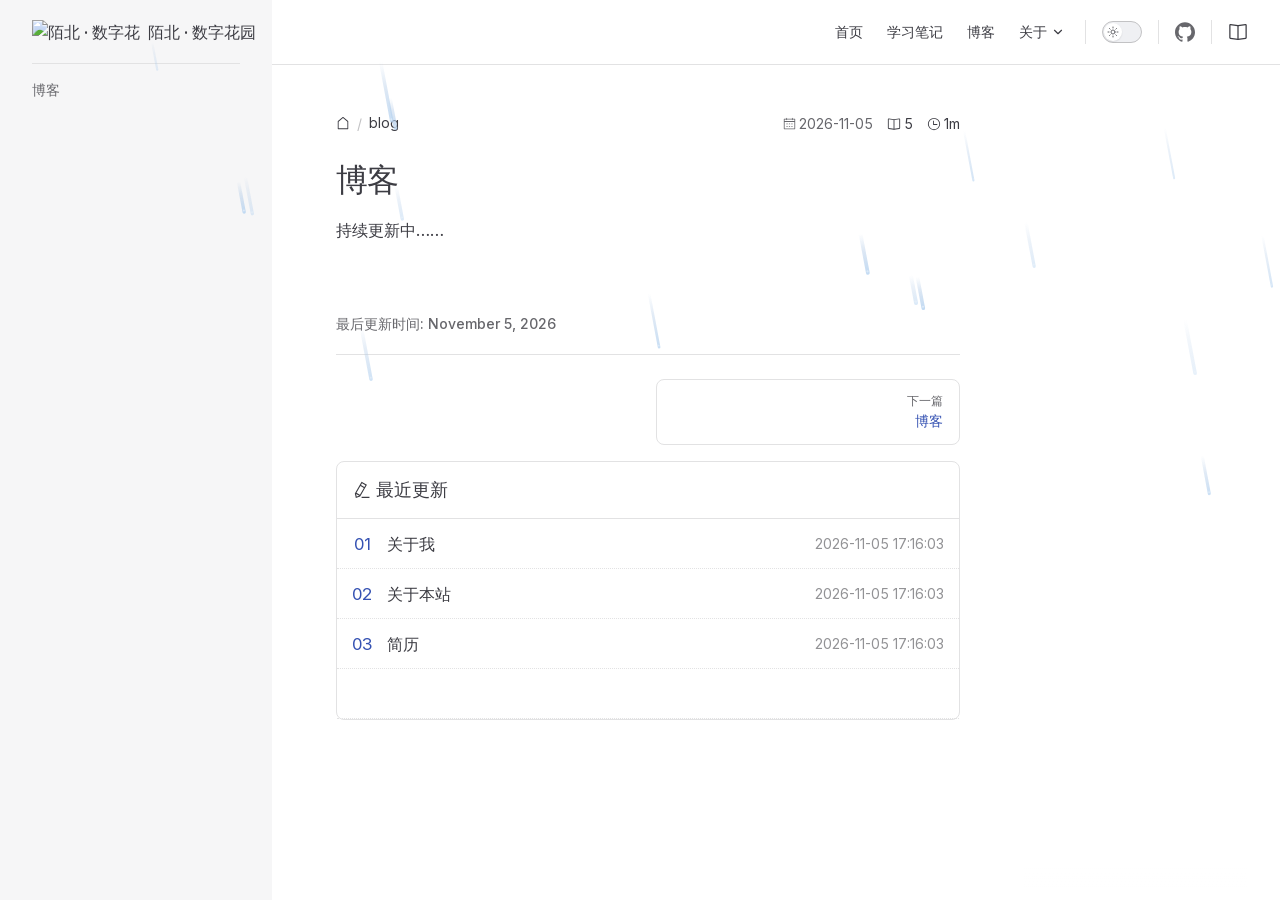
==== commit c7cfa99b: "[main] mobei-front: 将简历多个栏目数据化便于共享和统一维护 (24a5a06) mobei-front/knowledge-base-private@24a5a06795b4fa0" ====
--- a/blog/index.html
+++ b/blog/index.html
@@ -6,14 +6,14 @@
     <title>博客 | 陌北 · 数字花园</title>
     <meta name="description" content="陌北·数字花园——记录技术，也记录生活。一名全栈开发者的个人知识沉淀平台，在快节奏的世界里，找到属于自己的生活节奏。">
     <meta name="generator" content="VitePress v1.6.4">
-    <link rel="preload stylesheet" href="/assets/style.DmAOCP2z.css" as="style">
+    <link rel="preload stylesheet" href="/assets/style.BhBazC5w.css" as="style">
     <link rel="preload stylesheet" href="/vp-icons.css" as="style">
-    <script type="module" src="/assets/chunks/metadata.4d359b6e.js"></script>
-    <script type="module" src="/assets/app.CRTYlQzG.js"></script>
+    <script type="module" src="/assets/chunks/metadata.8c088fdf.js"></script>
+    <script type="module" src="/assets/app.pMW5qoxL.js"></script>
     <link rel="preload" href="/assets/inter-roman-latin.Di8DUHzh.woff2" as="font" type="font/woff2" crossorigin="">
-    <link rel="modulepreload" href="/assets/chunks/theme.D8PZ6e97.js">
-    <link rel="modulepreload" href="/assets/chunks/framework.BidoRKjm.js">
-    <link rel="modulepreload" href="/assets/blog_index.md.DL53rjsC.lean.js">
+    <link rel="modulepreload" href="/assets/chunks/theme.B9ZBHI0n.js">
+    <link rel="modulepreload" href="/assets/chunks/framework.Dr7VWMEP.js">
+    <link rel="modulepreload" href="/assets/blog_index.md.WIah5kzc.lean.js">
     <link rel="icon" type="image/png" href="image/logo.png">
     <link rel="apple-touch-icon" type="image/png" href="image/logo.png">
     <meta name="robots" content="index, follow">
@@ -52,7 +52,7 @@
       d="m512 863.36 384-54.848v-638.72L525.568 222.72a96 96 0 0 1-27.136 0L128 169.792v638.72zM137.024 106.432l370.432 52.928a32 32 0 0 0 9.088 0l370.432-52.928A64 64 0 0 1 960 169.792v638.72a64 64 0 0 1-54.976 63.36l-388.48 55.488a32 32 0 0 1-9.088 0l-388.48-55.488A64 64 0 0 1 64 808.512v-638.72a64 64 0 0 1 73.024-63.36z"
     ></path>
     <path fill="currentColor" d="M480 192h64v704h-64z"></path>
-  </svg></i><!--]--></div><!--teleport start--><!--teleport end--><!--]--><!--v-if--><!--]--><!--]--><!--]--><!--]--><button type="button" class="VPNavBarHamburger hamburger" aria-label="mobile navigation" aria-expanded="false" aria-controls="VPNavScreen" data-v-74bcc737 data-v-22ebbe49><span class="container" data-v-22ebbe49><span class="top" data-v-22ebbe49></span><span class="middle" data-v-22ebbe49></span><span class="bottom" data-v-22ebbe49></span></span></button></div></div></div></div><div class="divider" data-v-74bcc737><div class="divider-line" data-v-74bcc737></div></div></div><!----></header><div class="VPLocalNav has-sidebar empty" data-v-262fdcd2 data-v-c4c29097><div class="container" data-v-c4c29097><button class="menu" aria-expanded="false" aria-controls="VPSidebarNav" data-v-c4c29097><span class="vpi-align-left menu-icon" data-v-c4c29097></span><span class="menu-text" data-v-c4c29097>Menu</span></button><div class="VPLocalNavOutlineDropdown" style="--vp-vh:0px;" data-v-c4c29097 data-v-fcc3a718><button data-v-fcc3a718>Return to top</button><!----></div></div></div><aside class="VPSidebar" data-v-262fdcd2 data-v-0376bf78><div class="curtain" data-v-0376bf78></div><nav class="nav" id="VPSidebarNav" aria-labelledby="sidebar-aria-label" tabindex="-1" data-v-0376bf78><span class="visually-hidden" id="sidebar-aria-label" data-v-0376bf78> Sidebar Navigation </span><!--[--><!--[--><!--v-if--><!--]--><!--]--><!--[--><div class="no-transition group" data-v-83484734><section class="VPSidebarItem level-0" data-v-83484734 data-v-643b49dd><!----><div class="items" data-v-643b49dd><!--[--><div class="VPSidebarItem level-1 is-link" data-v-643b49dd><div class="item" data-v-643b49dd><div class="indicator" data-v-643b49dd></div><a class="VPLink link link" href="/blog/index" data-v-643b49dd><!--[--><p class="text" data-v-643b49dd>博客</p><!--]--></a><!----></div><!----></div><!--]--></div></section></div><!--]--><!--[--><!--]--></nav></aside><div class="VPContent has-sidebar" id="VPContent" data-v-262fdcd2 data-v-dbdf058b><div class="VPDoc has-sidebar has-aside" data-v-dbdf058b data-v-911bce81><!--[--><!--]--><div class="container" data-v-911bce81><div class="aside" data-v-911bce81><div class="aside-curtain" data-v-911bce81></div><div class="aside-container" data-v-911bce81><div class="aside-content" data-v-911bce81><div class="VPDocAside" data-v-911bce81 data-v-ba57fc94><!--[--><!--]--><!--[--><!--]--><nav aria-labelledby="doc-outline-aria-label" class="VPDocAsideOutline" data-v-ba57fc94 data-v-2b7cd9e9><div class="content" data-v-2b7cd9e9><div class="outline-marker" data-v-2b7cd9e9></div><div aria-level="2" class="outline-title" id="doc-outline-aria-label" role="heading" data-v-2b7cd9e9>本页导航</div><ul class="VPDocOutlineItem root" data-v-2b7cd9e9 data-v-91bbf717><!--[--><!--]--></ul></div></nav><!--[--><!--]--><div class="spacer" data-v-ba57fc94></div><!--[--><!--]--><!----><!--[--><!--]--><!--[--><!--]--></div></div></div></div><div class="content" data-v-911bce81><div class="content-container" data-v-911bce81><!--[--><!--[--><!--[--><!--[--><!--]--><!--[--><!--[--><!--]--><div class="tk-article-analyze flx-justify-between" aria-label="文章分析"><div class="tk-article-breadcrumb" role="navigation" aria-label="文章面包屑"><div class="tk-breadcrumb" role="navigation" aria-label="面包屑"><!--[--><span class="tk-breadcrumb__item"><span class="tk-breadcrumb__inner" role="link"><!--[--><a href="/" title="首页" class="home hover-color" aria-label="首页"><i class="tk-icon" style="--icon-color-hover:var(--tk-theme-color);" aria-hidden="true"><svg xmlns="http://www.w3.org/2000/svg" viewBox="0 0 1024 1024">
+  </svg></i><!--]--></div><!--teleport start--><!--teleport end--><!--]--><!--v-if--><!--]--><!--]--><!--]--><!--]--><button type="button" class="VPNavBarHamburger hamburger" aria-label="mobile navigation" aria-expanded="false" aria-controls="VPNavScreen" data-v-74bcc737 data-v-22ebbe49><span class="container" data-v-22ebbe49><span class="top" data-v-22ebbe49></span><span class="middle" data-v-22ebbe49></span><span class="bottom" data-v-22ebbe49></span></span></button></div></div></div></div><div class="divider" data-v-74bcc737><div class="divider-line" data-v-74bcc737></div></div></div><!----></header><div class="VPLocalNav has-sidebar empty" data-v-262fdcd2 data-v-c4c29097><div class="container" data-v-c4c29097><button class="menu" aria-expanded="false" aria-controls="VPSidebarNav" data-v-c4c29097><span class="vpi-align-left menu-icon" data-v-c4c29097></span><span class="menu-text" data-v-c4c29097>Menu</span></button><div class="VPLocalNavOutlineDropdown" style="--vp-vh:0px;" data-v-c4c29097 data-v-fcc3a718><button data-v-fcc3a718>Return to top</button><!----></div></div></div><aside class="VPSidebar" data-v-262fdcd2 data-v-0376bf78><div class="curtain" data-v-0376bf78></div><nav class="nav" id="VPSidebarNav" aria-labelledby="sidebar-aria-label" tabindex="-1" data-v-0376bf78><span class="visually-hidden" id="sidebar-aria-label" data-v-0376bf78> Sidebar Navigation </span><!--[--><!--[--><!--v-if--><!--]--><!--]--><!--[--><div class="no-transition group" data-v-83484734><section class="VPSidebarItem level-0" data-v-83484734 data-v-643b49dd><!----><div class="items" data-v-643b49dd><!--[--><div class="VPSidebarItem level-1 is-link" data-v-643b49dd><div class="item" data-v-643b49dd><div class="indicator" data-v-643b49dd></div><a class="VPLink link link" href="/blog/index" data-v-643b49dd><!--[--><p class="text" data-v-643b49dd>博客</p><!--]--></a><!----></div><!----></div><!--]--></div></section></div><!--]--><!--[--><!--]--></nav></aside><div class="VPContent has-sidebar" id="VPContent" data-v-262fdcd2 data-v-dbdf058b><div class="VPDoc has-sidebar has-aside" data-v-dbdf058b data-v-911bce81><!--[--><!--]--><div class="container" data-v-911bce81><div class="aside" data-v-911bce81><div class="aside-curtain" data-v-911bce81></div><div class="aside-container" data-v-911bce81><div class="aside-content" data-v-911bce81><div class="VPDocAside" data-v-911bce81 data-v-ba57fc94><!--[--><!--]--><!--[--><!--]--><nav aria-labelledby="doc-outline-aria-label" class="VPDocAsideOutline" data-v-ba57fc94 data-v-2b7cd9e9><div class="content" data-v-2b7cd9e9><div class="outline-marker" data-v-2b7cd9e9></div><div aria-level="2" class="outline-title" id="doc-outline-aria-label" role="heading" data-v-2b7cd9e9>本页导航</div><ul class="VPDocOutlineItem root" data-v-2b7cd9e9 data-v-91bbf717><!--[--><!--]--></ul></div></nav><!--[--><!--]--><div class="spacer" data-v-ba57fc94></div><!--[--><!--]--><!----><!--[--><!--]--><!--[--><!--]--></div></div></div></div><div class="content" data-v-911bce81><div class="content-container" data-v-911bce81><!--[--><!--[--><!--[--><!--[--><!----><!--]--><!--[--><!--[--><!--]--><div class="tk-article-analyze flx-justify-between" aria-label="文章分析"><div class="tk-article-breadcrumb" role="navigation" aria-label="文章面包屑"><div class="tk-breadcrumb" role="navigation" aria-label="面包屑"><!--[--><span class="tk-breadcrumb__item"><span class="tk-breadcrumb__inner" role="link"><!--[--><a href="/" title="首页" class="home hover-color" aria-label="首页"><i class="tk-icon" style="--icon-color-hover:var(--tk-theme-color);" aria-hidden="true"><svg xmlns="http://www.w3.org/2000/svg" viewBox="0 0 1024 1024">
     <path
       fill="currentColor"
       d="M192 413.952V896h640V413.952L512 147.328zM139.52 374.4l352-293.312a32 32 0 0 1 40.96 0l352 293.312A32 32 0 0 1 896 398.976V928a32 32 0 0 1-32 32H160a32 32 0 0 1-32-32V398.976a32 32 0 0 1 11.52-24.576"
@@ -62,7 +62,7 @@
     fill="currentColor"
     d="M128 384v512h768V192H768v32a32 32 0 1 1-64 0v-32H320v32a32 32 0 0 1-64 0v-32H128v128h768v64zm192-256h384V96a32 32 0 1 1 64 0v32h160a32 32 0 0 1 32 32v768a32 32 0 0 1-32 32H96a32 32 0 0 1-32-32V160a32 32 0 0 1 32-32h160V96a32 32 0 0 1 64 0zm-32 384h64a32 32 0 0 1 0 64h-64a32 32 0 0 1 0-64m0 192h64a32 32 0 1 1 0 64h-64a32 32 0 1 1 0-64m192-192h64a32 32 0 0 1 0 64h-64a32 32 0 0 1 0-64m0 192h64a32 32 0 1 1 0 64h-64a32 32 0 1 1 0-64m192-192h64a32 32 0 1 1 0 64h-64a32 32 0 1 1 0-64m0 192h64a32 32 0 1 1 0 64h-64a32 32 0 1 1 0-64"
   ></path>
-</svg></i><a title="创建时间" class="hover-color" aria-label="2026-08-31">2026-08-31</a></span><!--]--><!--[--><!--v-if--><!--]--><!--[--><!--v-if--><!--]--><!--[--><!--v-if--><!--]--><!--]--><!--[--><!--]--></div><div class="flx-center"><i class="tk-icon" style="--icon-color-hover:var(--tk-theme-color);" aria-hidden="true"><svg xmlns="http://www.w3.org/2000/svg" viewBox="0 0 1024 1024">
+</svg></i><a title="创建时间" class="hover-color" aria-label="2026-11-05">2026-11-05</a></span><!--]--><!--[--><!--v-if--><!--]--><!--[--><!--v-if--><!--]--><!--[--><!--v-if--><!--]--><!--]--><!--[--><!--]--></div><div class="flx-center"><i class="tk-icon" style="--icon-color-hover:var(--tk-theme-color);" aria-hidden="true"><svg xmlns="http://www.w3.org/2000/svg" viewBox="0 0 1024 1024">
     <path
       fill="currentColor"
       d="m512 863.36 384-54.848v-638.72L525.568 222.72a96 96 0 0 1-27.136 0L128 169.792v638.72zM137.024 106.432l370.432 52.928a32 32 0 0 0 9.088 0l370.432-52.928A64 64 0 0 1 960 169.792v638.72a64 64 0 0 1-54.976 63.36l-388.48 55.488a32 32 0 0 1-9.088 0l-388.48-55.488A64 64 0 0 1 64 808.512v-638.72a64 64 0 0 1 73.024-63.36z"
@@ -75,12 +75,12 @@
     ></path>
     <path fill="currentColor" d="M480 256a32 32 0 0 1 32 32v256a32 32 0 0 1-64 0V288a32 32 0 0 1 32-32"></path>
     <path fill="currentColor" d="M480 512h256q32 0 32 32t-32 32H480q-32 0-32-32t32-32"></path>
-  </svg></i><a title="预计阅读时长" class="hover-color" aria-label="预计阅读时长">1m</a></div><!--v-if--></div></div><!--[--><!--]--><!--]--><!----><!----><!----><!--v-if--><!--v-if--><!--]--><!--]--><!--]--><main class="main" data-v-911bce81><div style="position:relative;" class="vp-doc _blog_" data-v-911bce81><div><h1 id="博客" tabindex="-1">博客 <a class="header-anchor" href="#博客" aria-label="Permalink to &quot;博客&quot;">​</a></h1><p>持续更新中……</p></div></div></main><footer class="VPDocFooter" data-v-911bce81 data-v-dd04cb75><!--[--><!--]--><div class="edit-info" data-v-dd04cb75><!----><div class="last-updated" data-v-dd04cb75><p class="VPLastUpdated" data-v-dd04cb75 data-v-980187b0>最后更新时间: <time datetime="2026-08-31T16:13:54.000Z" data-v-980187b0></time></p></div></div><nav class="prev-next" aria-labelledby="doc-footer-aria-label" data-v-dd04cb75><span class="visually-hidden" id="doc-footer-aria-label" data-v-dd04cb75>Pager</span><div class="pager" data-v-dd04cb75><!----></div><div class="pager" data-v-dd04cb75><a class="VPLink link pager-link next" href="/blog/index" data-v-dd04cb75><!--[--><span class="desc" data-v-dd04cb75>下一篇</span><span class="title" data-v-dd04cb75>博客</span><!--]--></a></div></nav></footer><!--[--><!--[--><!--[--><!--[--><!--]--><!--[--><!--[--><!--]--><div class="tk-article-update"><div class="tk-article-update__title flx-align-center"><i class="tk-icon edit-icon" style="--icon-color-hover:var(--tk-theme-color);" aria-hidden="true"><svg xmlns="http://www.w3.org/2000/svg" viewBox="0 0 1024 1024">
+  </svg></i><a title="预计阅读时长" class="hover-color" aria-label="预计阅读时长">1m</a></div><!--v-if--></div></div><!--[--><!--]--><!--]--><!----><!----><!----><!--v-if--><!--v-if--><!--]--><!--]--><!--]--><main class="main" data-v-911bce81><div style="position:relative;" class="vp-doc _blog_" data-v-911bce81><div><h1 id="博客" tabindex="-1">博客 <a class="header-anchor" href="#博客" aria-label="Permalink to &quot;博客&quot;">​</a></h1><p>持续更新中……</p></div></div></main><footer class="VPDocFooter" data-v-911bce81 data-v-dd04cb75><!--[--><!--]--><div class="edit-info" data-v-dd04cb75><!----><div class="last-updated" data-v-dd04cb75><p class="VPLastUpdated" data-v-dd04cb75 data-v-980187b0>最后更新时间: <time datetime="2026-11-05T17:15:50.000Z" data-v-980187b0></time></p></div></div><nav class="prev-next" aria-labelledby="doc-footer-aria-label" data-v-dd04cb75><span class="visually-hidden" id="doc-footer-aria-label" data-v-dd04cb75>Pager</span><div class="pager" data-v-dd04cb75><!----></div><div class="pager" data-v-dd04cb75><a class="VPLink link pager-link next" href="/blog/index" data-v-dd04cb75><!--[--><span class="desc" data-v-dd04cb75>下一篇</span><span class="title" data-v-dd04cb75>博客</span><!--]--></a></div></nav></footer><!--[--><!--[--><!--[--><!--[--><!--]--><!--[--><!--[--><!--]--><div class="tk-article-update"><div class="tk-article-update__title flx-align-center"><i class="tk-icon edit-icon" style="--icon-color-hover:var(--tk-theme-color);" aria-hidden="true"><svg xmlns="http://www.w3.org/2000/svg" viewBox="0 0 1024 1024">
     <path
       fill="currentColor"
       d="m199.04 672.64 193.984 112 224-387.968-193.92-112-224 388.032zm-23.872 60.16 32.896 148.288 144.896-45.696zM455.04 229.248l193.92 112 56.704-98.112-193.984-112-56.64 98.112zM104.32 708.8l384-665.024 304.768 175.936L409.152 884.8h.064l-248.448 78.336zm384 254.272v-64h448v64h-448z"
     ></path>
-  </svg></i><span>最近更新</span></div><ul><!--[--><li class="flx-center"><span class="tk-article-update--num" aria-hidden="true">01</span><div class="tk-article-update__content"><a href="/about-me" class="flx-1 hover-color sle" aria-label="关于我"><span class="tk-article-title" aria-label="文章标题"><!--v-if--><!--[--><!--[-->关于我<!--]--><!--]--><!--v-if--></span></a><span class="tk-article-update__content--date">2026-08-31 16:14:02</span></div></li><li class="flx-center"><span class="tk-article-update--num" aria-hidden="true">02</span><div class="tk-article-update__content"><a href="/about-site" class="flx-1 hover-color sle" aria-label="关于本站"><span class="tk-article-title" aria-label="文章标题"><!--v-if--><!--[--><!--[-->关于本站<!--]--><!--]--><!--v-if--></span></a><span class="tk-article-update__content--date">2026-08-31 16:14:02</span></div></li><li class="flx-center"><span class="tk-article-update--num" aria-hidden="true">03</span><div class="tk-article-update__content"><a href="/devops-resume" class="flx-1 hover-color sle" aria-label="简历"><span class="tk-article-title" aria-label="文章标题"><!--v-if--><!--[--><!--[-->简历<!--]--><!--]--><!--v-if--></span></a><span class="tk-article-update__content--date">2026-08-31 16:14:02</span></div></li><li class="flx-center"><span class="tk-article-update--num" aria-hidden="true"></span><div class="tk-article-update__content"><!--v-if--><!--v-if--></div></li><!--]--></ul></div><!--[--><!--]--><!--]--><!--v-if--><!-- 评论区 --><!--v-if--><!--]--><!--]--><!--]--></div></div></div><!--[--><!--]--></div></div><footer class="VPFooter has-sidebar" data-v-262fdcd2 data-v-769afb35><div class="container" data-v-769afb35><p class="message" data-v-769afb35>
+  </svg></i><span>最近更新</span></div><ul><!--[--><li class="flx-center"><span class="tk-article-update--num" aria-hidden="true">01</span><div class="tk-article-update__content"><a href="/about-me" class="flx-1 hover-color sle" aria-label="关于我"><span class="tk-article-title" aria-label="文章标题"><!--v-if--><!--[--><!--[-->关于我<!--]--><!--]--><!--v-if--></span></a><span class="tk-article-update__content--date">2026-11-05 17:16:03</span></div></li><li class="flx-center"><span class="tk-article-update--num" aria-hidden="true">02</span><div class="tk-article-update__content"><a href="/about-site" class="flx-1 hover-color sle" aria-label="关于本站"><span class="tk-article-title" aria-label="文章标题"><!--v-if--><!--[--><!--[-->关于本站<!--]--><!--]--><!--v-if--></span></a><span class="tk-article-update__content--date">2026-11-05 17:16:03</span></div></li><li class="flx-center"><span class="tk-article-update--num" aria-hidden="true">03</span><div class="tk-article-update__content"><a href="/devops-resume" class="flx-1 hover-color sle" aria-label="简历"><span class="tk-article-title" aria-label="文章标题"><!--v-if--><!--[--><!--[-->简历<!--]--><!--]--><!--v-if--></span></a><span class="tk-article-update__content--date">2026-11-05 17:16:03</span></div></li><li class="flx-center"><span class="tk-article-update--num" aria-hidden="true"></span><div class="tk-article-update__content"><!--v-if--><!--v-if--></div></li><!--]--></ul></div><!--[--><!--]--><!--]--><!--v-if--><!-- 评论区 --><!--v-if--><!--]--><!--]--><!--]--></div></div></div><!--[--><!--]--></div></div><footer class="VPFooter has-sidebar" data-v-262fdcd2 data-v-769afb35><div class="container" data-v-769afb35><p class="message" data-v-769afb35>
       Powered by 
       <a href="https://vitepress.dev/" target="_blank" style="font-weight: bold; text-decoration: none;">VitePress</a>
       &
--- a/assets/style.BhBazC5w.css
+++ b/assets/style.BhBazC5w.css
@@ -0,0 +1 @@
+@charset "UTF-8";@font-face{font-family:Inter;font-style:normal;font-weight:100 900;font-display:swap;src:url(/assets/inter-roman-cyrillic-ext.BBPuwvHQ.woff2) format("woff2");unicode-range:U+0460-052F,U+1C80-1C88,U+20B4,U+2DE0-2DFF,U+A640-A69F,U+FE2E-FE2F}@font-face{font-family:Inter;font-style:normal;font-weight:100 900;font-display:swap;src:url(/assets/inter-roman-cyrillic.C5lxZ8CY.woff2) format("woff2");unicode-range:U+0301,U+0400-045F,U+0490-0491,U+04B0-04B1,U+2116}@font-face{font-family:Inter;font-style:normal;font-weight:100 900;font-display:swap;src:url(/assets/inter-roman-greek-ext.CqjqNYQ-.woff2) format("woff2");unicode-range:U+1F00-1FFF}@font-face{font-family:Inter;font-style:normal;font-weight:100 900;font-display:swap;src:url(/assets/inter-roman-greek.BBVDIX6e.woff2) format("woff2");unicode-range:U+0370-0377,U+037A-037F,U+0384-038A,U+038C,U+038E-03A1,U+03A3-03FF}@font-face{font-family:Inter;font-style:normal;font-weight:100 900;font-display:swap;src:url(/assets/inter-roman-vietnamese.BjW4sHH5.woff2) format("woff2");unicode-range:U+0102-0103,U+0110-0111,U+0128-0129,U+0168-0169,U+01A0-01A1,U+01AF-01B0,U+0300-0301,U+0303-0304,U+0308-0309,U+0323,U+0329,U+1EA0-1EF9,U+20AB}@font-face{font-family:Inter;font-style:normal;font-weight:100 900;font-display:swap;src:url(/assets/inter-roman-latin-ext.4ZJIpNVo.woff2) format("woff2");unicode-range:U+0100-02AF,U+0304,U+0308,U+0329,U+1E00-1E9F,U+1EF2-1EFF,U+2020,U+20A0-20AB,U+20AD-20C0,U+2113,U+2C60-2C7F,U+A720-A7FF}@font-face{font-family:Inter;font-style:normal;font-weight:100 900;font-display:swap;src:url(/assets/inter-roman-latin.Di8DUHzh.woff2) format("woff2");unicode-range:U+0000-00FF,U+0131,U+0152-0153,U+02BB-02BC,U+02C6,U+02DA,U+02DC,U+0304,U+0308,U+0329,U+2000-206F,U+2074,U+20AC,U+2122,U+2191,U+2193,U+2212,U+2215,U+FEFF,U+FFFD}@font-face{font-family:Inter;font-style:italic;font-weight:100 900;font-display:swap;src:url(/assets/inter-italic-cyrillic-ext.r48I6akx.woff2) format("woff2");unicode-range:U+0460-052F,U+1C80-1C88,U+20B4,U+2DE0-2DFF,U+A640-A69F,U+FE2E-FE2F}@font-face{font-family:Inter;font-style:italic;font-weight:100 900;font-display:swap;src:url(/assets/inter-italic-cyrillic.By2_1cv3.woff2) format("woff2");unicode-range:U+0301,U+0400-045F,U+0490-0491,U+04B0-04B1,U+2116}@font-face{font-family:Inter;font-style:italic;font-weight:100 900;font-display:swap;src:url(/assets/inter-italic-greek-ext.1u6EdAuj.woff2) format("woff2");unicode-range:U+1F00-1FFF}@font-face{font-family:Inter;font-style:italic;font-weight:100 900;font-display:swap;src:url(/assets/inter-italic-greek.DJ8dCoTZ.woff2) format("woff2");unicode-range:U+0370-0377,U+037A-037F,U+0384-038A,U+038C,U+038E-03A1,U+03A3-03FF}@font-face{font-family:Inter;font-style:italic;font-weight:100 900;font-display:swap;src:url(/assets/inter-italic-vietnamese.BSbpV94h.woff2) format("woff2");unicode-range:U+0102-0103,U+0110-0111,U+0128-0129,U+0168-0169,U+01A0-01A1,U+01AF-01B0,U+0300-0301,U+0303-0304,U+0308-0309,U+0323,U+0329,U+1EA0-1EF9,U+20AB}@font-face{font-family:Inter;font-style:italic;font-weight:100 900;font-display:swap;src:url(/assets/inter-italic-latin-ext.CN1xVJS-.woff2) format("woff2");unicode-range:U+0100-02AF,U+0304,U+0308,U+0329,U+1E00-1E9F,U+1EF2-1EFF,U+2020,U+20A0-20AB,U+20AD-20C0,U+2113,U+2C60-2C7F,U+A720-A7FF}@font-face{font-family:Inter;font-style:italic;font-weight:100 900;font-display:swap;src:url(/assets/inter-italic-latin.C2AdPX0b.woff2) format("woff2");unicode-range:U+0000-00FF,U+0131,U+0152-0153,U+02BB-02BC,U+02C6,U+02DA,U+02DC,U+0304,U+0308,U+0329,U+2000-206F,U+2074,U+20AC,U+2122,U+2191,U+2193,U+2212,U+2215,U+FEFF,U+FFFD}@font-face{font-family:Punctuation SC;font-weight:400;src:local("PingFang SC Regular"),local("Noto Sans CJK SC"),local("Microsoft YaHei");unicode-range:U+201C,U+201D,U+2018,U+2019,U+2E3A,U+2014,U+2013,U+2026,U+00B7,U+007E,U+002F}@font-face{font-family:Punctuation SC;font-weight:500;src:local("PingFang SC Medium"),local("Noto Sans CJK SC"),local("Microsoft YaHei");unicode-range:U+201C,U+201D,U+2018,U+2019,U+2E3A,U+2014,U+2013,U+2026,U+00B7,U+007E,U+002F}@font-face{font-family:Punctuation SC;font-weight:600;src:local("PingFang SC Semibold"),local("Noto Sans CJK SC Bold"),local("Microsoft YaHei Bold");unicode-range:U+201C,U+201D,U+2018,U+2019,U+2E3A,U+2014,U+2013,U+2026,U+00B7,U+007E,U+002F}@font-face{font-family:Punctuation SC;font-weight:700;src:local("PingFang SC Semibold"),local("Noto Sans CJK SC Bold"),local("Microsoft YaHei Bold");unicode-range:U+201C,U+201D,U+2018,U+2019,U+2E3A,U+2014,U+2013,U+2026,U+00B7,U+007E,U+002F}:root{--vp-c-white: #ffffff;--vp-c-black: #000000;--vp-c-neutral: var(--vp-c-black);--vp-c-neutral-inverse: var(--vp-c-white)}.dark{--vp-c-neutral: var(--vp-c-white);--vp-c-neutral-inverse: var(--vp-c-black)}:root{--vp-c-gray-1: #dddde3;--vp-c-gray-2: #e4e4e9;--vp-c-gray-3: #ebebef;--vp-c-gray-soft: rgba(142, 150, 170, .14);--vp-c-indigo-1: #3451b2;--vp-c-indigo-2: #3a5ccc;--vp-c-indigo-3: #5672cd;--vp-c-indigo-soft: rgba(100, 108, 255, .14);--vp-c-purple-1: #6f42c1;--vp-c-purple-2: #7e4cc9;--vp-c-purple-3: #8e5cd9;--vp-c-purple-soft: rgba(159, 122, 234, .14);--vp-c-green-1: #18794e;--vp-c-green-2: #299764;--vp-c-green-3: #30a46c;--vp-c-green-soft: rgba(16, 185, 129, .14);--vp-c-yellow-1: #915930;--vp-c-yellow-2: #946300;--vp-c-yellow-3: #9f6a00;--vp-c-yellow-soft: rgba(234, 179, 8, .14);--vp-c-red-1: #b8272c;--vp-c-red-2: #d5393e;--vp-c-red-3: #e0575b;--vp-c-red-soft: rgba(244, 63, 94, .14);--vp-c-sponsor: #db2777}.dark{--vp-c-gray-1: #515c67;--vp-c-gray-2: #414853;--vp-c-gray-3: #32363f;--vp-c-gray-soft: rgba(101, 117, 133, .16);--vp-c-indigo-1: #a8b1ff;--vp-c-indigo-2: #5c73e7;--vp-c-indigo-3: #3e63dd;--vp-c-indigo-soft: rgba(100, 108, 255, .16);--vp-c-purple-1: #c8abfa;--vp-c-purple-2: #a879e6;--vp-c-purple-3: #8e5cd9;--vp-c-purple-soft: rgba(159, 122, 234, .16);--vp-c-green-1: #3dd68c;--vp-c-green-2: #30a46c;--vp-c-green-3: #298459;--vp-c-green-soft: rgba(16, 185, 129, .16);--vp-c-yellow-1: #f9b44e;--vp-c-yellow-2: #da8b17;--vp-c-yellow-3: #a46a0a;--vp-c-yellow-soft: rgba(234, 179, 8, .16);--vp-c-red-1: #f66f81;--vp-c-red-2: #f14158;--vp-c-red-3: #b62a3c;--vp-c-red-soft: rgba(244, 63, 94, .16)}:root{--vp-c-bg: #ffffff;--vp-c-bg-alt: #f6f6f7;--vp-c-bg-elv: #ffffff;--vp-c-bg-soft: #f6f6f7}.dark{--vp-c-bg: #1b1b1f;--vp-c-bg-alt: #161618;--vp-c-bg-elv: #202127;--vp-c-bg-soft: #202127}:root{--vp-c-border: #c2c2c4;--vp-c-divider: #e2e2e3;--vp-c-gutter: #e2e2e3}.dark{--vp-c-border: #3c3f44;--vp-c-divider: #2e2e32;--vp-c-gutter: #000000}:root{--vp-c-text-1: #3c3c43;--vp-c-text-2: #67676c;--vp-c-text-3: #929295}.dark{--vp-c-text-1: #dfdfd6;--vp-c-text-2: #98989f;--vp-c-text-3: #6a6a71}:root{--vp-c-default-1: var(--vp-c-gray-1);--vp-c-default-2: var(--vp-c-gray-2);--vp-c-default-3: var(--vp-c-gray-3);--vp-c-default-soft: var(--vp-c-gray-soft);--vp-c-brand-1: var(--vp-c-indigo-1);--vp-c-brand-2: var(--vp-c-indigo-2);--vp-c-brand-3: var(--vp-c-indigo-3);--vp-c-brand-soft: var(--vp-c-indigo-soft);--vp-c-brand: var(--vp-c-brand-1);--vp-c-tip-1: var(--vp-c-brand-1);--vp-c-tip-2: var(--vp-c-brand-2);--vp-c-tip-3: var(--vp-c-brand-3);--vp-c-tip-soft: var(--vp-c-brand-soft);--vp-c-note-1: var(--vp-c-brand-1);--vp-c-note-2: var(--vp-c-brand-2);--vp-c-note-3: var(--vp-c-brand-3);--vp-c-note-soft: var(--vp-c-brand-soft);--vp-c-success-1: var(--vp-c-green-1);--vp-c-success-2: var(--vp-c-green-2);--vp-c-success-3: var(--vp-c-green-3);--vp-c-success-soft: var(--vp-c-green-soft);--vp-c-important-1: var(--vp-c-purple-1);--vp-c-important-2: var(--vp-c-purple-2);--vp-c-important-3: var(--vp-c-purple-3);--vp-c-important-soft: var(--vp-c-purple-soft);--vp-c-warning-1: var(--vp-c-yellow-1);--vp-c-warning-2: var(--vp-c-yellow-2);--vp-c-warning-3: var(--vp-c-yellow-3);--vp-c-warning-soft: var(--vp-c-yellow-soft);--vp-c-danger-1: var(--vp-c-red-1);--vp-c-danger-2: var(--vp-c-red-2);--vp-c-danger-3: var(--vp-c-red-3);--vp-c-danger-soft: var(--vp-c-red-soft);--vp-c-caution-1: var(--vp-c-red-1);--vp-c-caution-2: var(--vp-c-red-2);--vp-c-caution-3: var(--vp-c-red-3);--vp-c-caution-soft: var(--vp-c-red-soft)}:root{--vp-font-family-base: "Inter", ui-sans-serif, system-ui, sans-serif, "Apple Color Emoji", "Segoe UI Emoji", "Segoe UI Symbol", "Noto Color Emoji";--vp-font-family-mono: ui-monospace, "Menlo", "Monaco", "Consolas", "Liberation Mono", "Courier New", monospace;font-optical-sizing:auto}:root:where(:lang(zh)){--vp-font-family-base: "Punctuation SC", "Inter", ui-sans-serif, system-ui, sans-serif, "Apple Color Emoji", "Segoe UI Emoji", "Segoe UI Symbol", "Noto Color Emoji"}:root{--vp-shadow-1: 0 1px 2px rgba(0, 0, 0, .04), 0 1px 2px rgba(0, 0, 0, .06);--vp-shadow-2: 0 3px 12px rgba(0, 0, 0, .07), 0 1px 4px rgba(0, 0, 0, .07);--vp-shadow-3: 0 12px 32px rgba(0, 0, 0, .1), 0 2px 6px rgba(0, 0, 0, .08);--vp-shadow-4: 0 14px 44px rgba(0, 0, 0, .12), 0 3px 9px rgba(0, 0, 0, .12);--vp-shadow-5: 0 18px 56px rgba(0, 0, 0, .16), 0 4px 12px rgba(0, 0, 0, .16)}:root{--vp-z-index-footer: 10;--vp-z-index-local-nav: 20;--vp-z-index-nav: 30;--vp-z-index-layout-top: 40;--vp-z-index-backdrop: 50;--vp-z-index-sidebar: 60}@media (min-width: 960px){:root{--vp-z-index-sidebar: 25}}:root{--vp-layout-max-width: 1440px}:root{--vp-header-anchor-symbol: "#"}:root{--vp-code-line-height: 1.7;--vp-code-font-size: .875em;--vp-code-color: var(--vp-c-brand-1);--vp-code-link-color: var(--vp-c-brand-1);--vp-code-link-hover-color: var(--vp-c-brand-2);--vp-code-bg: var(--vp-c-default-soft);--vp-code-block-color: var(--vp-c-text-2);--vp-code-block-bg: var(--vp-c-bg-alt);--vp-code-block-divider-color: var(--vp-c-gutter);--vp-code-lang-color: var(--vp-c-text-3);--vp-code-line-highlight-color: var(--vp-c-default-soft);--vp-code-line-number-color: var(--vp-c-text-3);--vp-code-line-diff-add-color: var(--vp-c-success-soft);--vp-code-line-diff-add-symbol-color: var(--vp-c-success-1);--vp-code-line-diff-remove-color: var(--vp-c-danger-soft);--vp-code-line-diff-remove-symbol-color: var(--vp-c-danger-1);--vp-code-line-warning-color: var(--vp-c-warning-soft);--vp-code-line-error-color: var(--vp-c-danger-soft);--vp-code-copy-code-border-color: var(--vp-c-divider);--vp-code-copy-code-bg: var(--vp-c-bg-soft);--vp-code-copy-code-hover-border-color: var(--vp-c-divider);--vp-code-copy-code-hover-bg: var(--vp-c-bg);--vp-code-copy-code-active-text: var(--vp-c-text-2);--vp-code-copy-copied-text-content: "Copied";--vp-code-tab-divider: var(--vp-code-block-divider-color);--vp-code-tab-text-color: var(--vp-c-text-2);--vp-code-tab-bg: var(--vp-code-block-bg);--vp-code-tab-hover-text-color: var(--vp-c-text-1);--vp-code-tab-active-text-color: var(--vp-c-text-1);--vp-code-tab-active-bar-color: var(--vp-c-brand-1)}:lang(es),:lang(pt){--vp-code-copy-copied-text-content: "Copiado"}:lang(fa){--vp-code-copy-copied-text-content: "کپی شد"}:lang(ko){--vp-code-copy-copied-text-content: "복사됨"}:lang(ru){--vp-code-copy-copied-text-content: "Скопировано"}:lang(zh){--vp-code-copy-copied-text-content: "已复制"}:root{--vp-button-brand-border: transparent;--vp-button-brand-text: var(--vp-c-white);--vp-button-brand-bg: var(--vp-c-brand-3);--vp-button-brand-hover-border: transparent;--vp-button-brand-hover-text: var(--vp-c-white);--vp-button-brand-hover-bg: var(--vp-c-brand-2);--vp-button-brand-active-border: transparent;--vp-button-brand-active-text: var(--vp-c-white);--vp-button-brand-active-bg: var(--vp-c-brand-1);--vp-button-alt-border: transparent;--vp-button-alt-text: var(--vp-c-text-1);--vp-button-alt-bg: var(--vp-c-default-3);--vp-button-alt-hover-border: transparent;--vp-button-alt-hover-text: var(--vp-c-text-1);--vp-button-alt-hover-bg: var(--vp-c-default-2);--vp-button-alt-active-border: transparent;--vp-button-alt-active-text: var(--vp-c-text-1);--vp-button-alt-active-bg: var(--vp-c-default-1);--vp-button-sponsor-border: var(--vp-c-text-2);--vp-button-sponsor-text: var(--vp-c-text-2);--vp-button-sponsor-bg: transparent;--vp-button-sponsor-hover-border: var(--vp-c-sponsor);--vp-button-sponsor-hover-text: var(--vp-c-sponsor);--vp-button-sponsor-hover-bg: transparent;--vp-button-sponsor-active-border: var(--vp-c-sponsor);--vp-button-sponsor-active-text: var(--vp-c-sponsor);--vp-button-sponsor-active-bg: transparent}:root{--vp-custom-block-font-size: 14px;--vp-custom-block-code-font-size: 13px;--vp-custom-block-info-border: transparent;--vp-custom-block-info-text: var(--vp-c-text-1);--vp-custom-block-info-bg: var(--vp-c-default-soft);--vp-custom-block-info-code-bg: var(--vp-c-default-soft);--vp-custom-block-note-border: transparent;--vp-custom-block-note-text: var(--vp-c-text-1);--vp-custom-block-note-bg: var(--vp-c-default-soft);--vp-custom-block-note-code-bg: var(--vp-c-default-soft);--vp-custom-block-tip-border: transparent;--vp-custom-block-tip-text: var(--vp-c-text-1);--vp-custom-block-tip-bg: var(--vp-c-tip-soft);--vp-custom-block-tip-code-bg: var(--vp-c-tip-soft);--vp-custom-block-important-border: transparent;--vp-custom-block-important-text: var(--vp-c-text-1);--vp-custom-block-important-bg: var(--vp-c-important-soft);--vp-custom-block-important-code-bg: var(--vp-c-important-soft);--vp-custom-block-warning-border: transparent;--vp-custom-block-warning-text: var(--vp-c-text-1);--vp-custom-block-warning-bg: var(--vp-c-warning-soft);--vp-custom-block-warning-code-bg: var(--vp-c-warning-soft);--vp-custom-block-danger-border: transparent;--vp-custom-block-danger-text: var(--vp-c-text-1);--vp-custom-block-danger-bg: var(--vp-c-danger-soft);--vp-custom-block-danger-code-bg: var(--vp-c-danger-soft);--vp-custom-block-caution-border: transparent;--vp-custom-block-caution-text: var(--vp-c-text-1);--vp-custom-block-caution-bg: var(--vp-c-caution-soft);--vp-custom-block-caution-code-bg: var(--vp-c-caution-soft);--vp-custom-block-details-border: var(--vp-custom-block-info-border);--vp-custom-block-details-text: var(--vp-custom-block-info-text);--vp-custom-block-details-bg: var(--vp-custom-block-info-bg);--vp-custom-block-details-code-bg: var(--vp-custom-block-info-code-bg)}:root{--vp-input-border-color: var(--vp-c-border);--vp-input-bg-color: var(--vp-c-bg-alt);--vp-input-switch-bg-color: var(--vp-c-default-soft)}:root{--vp-nav-height: 64px;--vp-nav-bg-color: var(--vp-c-bg);--vp-nav-screen-bg-color: var(--vp-c-bg);--vp-nav-logo-height: 24px}.hide-nav{--vp-nav-height: 0px}.hide-nav .VPSidebar{--vp-nav-height: 22px}:root{--vp-local-nav-bg-color: var(--vp-c-bg)}:root{--vp-sidebar-width: 272px;--vp-sidebar-bg-color: var(--vp-c-bg-alt)}:root{--vp-backdrop-bg-color: rgba(0, 0, 0, .6)}:root{--vp-home-hero-name-color: var(--vp-c-brand-1);--vp-home-hero-name-background: transparent;--vp-home-hero-image-background-image: none;--vp-home-hero-image-filter: none}:root{--vp-badge-info-border: transparent;--vp-badge-info-text: var(--vp-c-text-2);--vp-badge-info-bg: var(--vp-c-default-soft);--vp-badge-tip-border: transparent;--vp-badge-tip-text: var(--vp-c-tip-1);--vp-badge-tip-bg: var(--vp-c-tip-soft);--vp-badge-warning-border: transparent;--vp-badge-warning-text: var(--vp-c-warning-1);--vp-badge-warning-bg: var(--vp-c-warning-soft);--vp-badge-danger-border: transparent;--vp-badge-danger-text: var(--vp-c-danger-1);--vp-badge-danger-bg: var(--vp-c-danger-soft)}:root{--vp-carbon-ads-text-color: var(--vp-c-text-1);--vp-carbon-ads-poweredby-color: var(--vp-c-text-2);--vp-carbon-ads-bg-color: var(--vp-c-bg-soft);--vp-carbon-ads-hover-text-color: var(--vp-c-brand-1);--vp-carbon-ads-hover-poweredby-color: var(--vp-c-text-1)}:root{--vp-local-search-bg: var(--vp-c-bg);--vp-local-search-result-bg: var(--vp-c-bg);--vp-local-search-result-border: var(--vp-c-divider);--vp-local-search-result-selected-bg: var(--vp-c-bg);--vp-local-search-result-selected-border: var(--vp-c-brand-1);--vp-local-search-highlight-bg: var(--vp-c-brand-1);--vp-local-search-highlight-text: var(--vp-c-neutral-inverse)}@media (prefers-reduced-motion: reduce){*,:before,:after{animation-delay:-1ms!important;animation-duration:1ms!important;animation-iteration-count:1!important;background-attachment:initial!important;scroll-behavior:auto!important;transition-duration:0s!important;transition-delay:0s!important}}*,:before,:after{box-sizing:border-box}html{line-height:1.4;font-size:16px;-webkit-text-size-adjust:100%}html.dark{color-scheme:dark}body{margin:0;width:100%;min-width:320px;min-height:100vh;line-height:24px;font-family:var(--vp-font-family-base);font-size:16px;font-weight:400;color:var(--vp-c-text-1);background-color:var(--vp-c-bg);font-synthesis:style;text-rendering:optimizeLegibility;-webkit-font-smoothing:antialiased;-moz-osx-font-smoothing:grayscale}main{display:block}h1,h2,h3,h4,h5,h6{margin:0;line-height:24px;font-size:16px;font-weight:400}p{margin:0}strong,b{font-weight:600}a,area,button,[role=button],input,label,select,summary,textarea{touch-action:manipulation}a{color:inherit;text-decoration:inherit}ol,ul{list-style:none;margin:0;padding:0}blockquote{margin:0}pre,code,kbd,samp{font-family:var(--vp-font-family-mono)}img,svg,video,canvas,audio,iframe,embed,object{display:block}figure{margin:0}img,video{max-width:100%;height:auto}button,input,optgroup,select,textarea{border:0;padding:0;line-height:inherit;color:inherit}button{padding:0;font-family:inherit;background-color:transparent;background-image:none}button:enabled,[role=button]:enabled{cursor:pointer}button:focus,button:focus-visible{outline:1px dotted;outline:4px auto -webkit-focus-ring-color}button:focus:not(:focus-visible){outline:none!important}input:focus,textarea:focus,select:focus{outline:none}table{border-collapse:collapse}input{background-color:transparent}input:-ms-input-placeholder,textarea:-ms-input-placeholder{color:var(--vp-c-text-3)}input::-ms-input-placeholder,textarea::-ms-input-placeholder{color:var(--vp-c-text-3)}input::placeholder,textarea::placeholder{color:var(--vp-c-text-3)}input::-webkit-outer-spin-button,input::-webkit-inner-spin-button{-webkit-appearance:none;margin:0}input[type=number]{-moz-appearance:textfield}textarea{resize:vertical}select{-webkit-appearance:none}fieldset{margin:0;padding:0}h1,h2,h3,h4,h5,h6,li,p{overflow-wrap:break-word}vite-error-overlay{z-index:9999}mjx-container{overflow-x:auto}mjx-container>svg{display:inline-block;margin:auto}[class^=vpi-],[class*=" vpi-"],.vp-icon{width:1em;height:1em}[class^=vpi-].bg,[class*=" vpi-"].bg,.vp-icon.bg{background-size:100% 100%;background-color:transparent}[class^=vpi-]:not(.bg),[class*=" vpi-"]:not(.bg),.vp-icon:not(.bg){-webkit-mask:var(--icon) no-repeat;mask:var(--icon) no-repeat;-webkit-mask-size:100% 100%;mask-size:100% 100%;background-color:currentColor;color:inherit}.vpi-align-left{--icon: url("data:image/svg+xml,%3Csvg xmlns='http://www.w3.org/2000/svg' fill='none' stroke='currentColor' stroke-linecap='round' stroke-linejoin='round' stroke-width='2' viewBox='0 0 24 24'%3E%3Cpath d='M21 6H3M15 12H3M17 18H3'/%3E%3C/svg%3E")}.vpi-arrow-right,.vpi-arrow-down,.vpi-arrow-left,.vpi-arrow-up{--icon: url("data:image/svg+xml,%3Csvg xmlns='http://www.w3.org/2000/svg' fill='none' stroke='currentColor' stroke-linecap='round' stroke-linejoin='round' stroke-width='2' viewBox='0 0 24 24'%3E%3Cpath d='M5 12h14M12 5l7 7-7 7'/%3E%3C/svg%3E")}.vpi-chevron-right,.vpi-chevron-down,.vpi-chevron-left,.vpi-chevron-up{--icon: url("data:image/svg+xml,%3Csvg xmlns='http://www.w3.org/2000/svg' fill='none' stroke='currentColor' stroke-linecap='round' stroke-linejoin='round' stroke-width='2' viewBox='0 0 24 24'%3E%3Cpath d='m9 18 6-6-6-6'/%3E%3C/svg%3E")}.vpi-chevron-down,.vpi-arrow-down{transform:rotate(90deg)}.vpi-chevron-left,.vpi-arrow-left{transform:rotate(180deg)}.vpi-chevron-up,.vpi-arrow-up{transform:rotate(-90deg)}.vpi-square-pen{--icon: url("data:image/svg+xml,%3Csvg xmlns='http://www.w3.org/2000/svg' fill='none' stroke='currentColor' stroke-linecap='round' stroke-linejoin='round' stroke-width='2' viewBox='0 0 24 24'%3E%3Cpath d='M12 3H5a2 2 0 0 0-2 2v14a2 2 0 0 0 2 2h14a2 2 0 0 0 2-2v-7'/%3E%3Cpath d='M18.375 2.625a2.121 2.121 0 1 1 3 3L12 15l-4 1 1-4Z'/%3E%3C/svg%3E")}.vpi-plus{--icon: url("data:image/svg+xml,%3Csvg xmlns='http://www.w3.org/2000/svg' fill='none' stroke='currentColor' stroke-linecap='round' stroke-linejoin='round' stroke-width='2' viewBox='0 0 24 24'%3E%3Cpath d='M5 12h14M12 5v14'/%3E%3C/svg%3E")}.vpi-sun{--icon: url("data:image/svg+xml,%3Csvg xmlns='http://www.w3.org/2000/svg' fill='none' stroke='currentColor' stroke-linecap='round' stroke-linejoin='round' stroke-width='2' viewBox='0 0 24 24'%3E%3Ccircle cx='12' cy='12' r='4'/%3E%3Cpath d='M12 2v2M12 20v2M4.93 4.93l1.41 1.41M17.66 17.66l1.41 1.41M2 12h2M20 12h2M6.34 17.66l-1.41 1.41M19.07 4.93l-1.41 1.41'/%3E%3C/svg%3E")}.vpi-moon{--icon: url("data:image/svg+xml,%3Csvg xmlns='http://www.w3.org/2000/svg' fill='none' stroke='currentColor' stroke-linecap='round' stroke-linejoin='round' stroke-width='2' viewBox='0 0 24 24'%3E%3Cpath d='M12 3a6 6 0 0 0 9 9 9 9 0 1 1-9-9Z'/%3E%3C/svg%3E")}.vpi-more-horizontal{--icon: url("data:image/svg+xml,%3Csvg xmlns='http://www.w3.org/2000/svg' fill='none' stroke='currentColor' stroke-linecap='round' stroke-linejoin='round' stroke-width='2' viewBox='0 0 24 24'%3E%3Ccircle cx='12' cy='12' r='1'/%3E%3Ccircle cx='19' cy='12' r='1'/%3E%3Ccircle cx='5' cy='12' r='1'/%3E%3C/svg%3E")}.vpi-languages{--icon: url("data:image/svg+xml,%3Csvg xmlns='http://www.w3.org/2000/svg' fill='none' stroke='currentColor' stroke-linecap='round' stroke-linejoin='round' stroke-width='2' viewBox='0 0 24 24'%3E%3Cpath d='m5 8 6 6M4 14l6-6 2-3M2 5h12M7 2h1M22 22l-5-10-5 10M14 18h6'/%3E%3C/svg%3E")}.vpi-heart{--icon: url("data:image/svg+xml,%3Csvg xmlns='http://www.w3.org/2000/svg' fill='none' stroke='currentColor' stroke-linecap='round' stroke-linejoin='round' stroke-width='2' viewBox='0 0 24 24'%3E%3Cpath d='M19 14c1.49-1.46 3-3.21 3-5.5A5.5 5.5 0 0 0 16.5 3c-1.76 0-3 .5-4.5 2-1.5-1.5-2.74-2-4.5-2A5.5 5.5 0 0 0 2 8.5c0 2.3 1.5 4.05 3 5.5l7 7Z'/%3E%3C/svg%3E")}.vpi-search{--icon: url("data:image/svg+xml,%3Csvg xmlns='http://www.w3.org/2000/svg' fill='none' stroke='currentColor' stroke-linecap='round' stroke-linejoin='round' stroke-width='2' viewBox='0 0 24 24'%3E%3Ccircle cx='11' cy='11' r='8'/%3E%3Cpath d='m21 21-4.3-4.3'/%3E%3C/svg%3E")}.vpi-layout-list{--icon: url("data:image/svg+xml,%3Csvg xmlns='http://www.w3.org/2000/svg' fill='none' stroke='currentColor' stroke-linecap='round' stroke-linejoin='round' stroke-width='2' viewBox='0 0 24 24'%3E%3Crect width='7' height='7' x='3' y='3' rx='1'/%3E%3Crect width='7' height='7' x='3' y='14' rx='1'/%3E%3Cpath d='M14 4h7M14 9h7M14 15h7M14 20h7'/%3E%3C/svg%3E")}.vpi-delete{--icon: url("data:image/svg+xml,%3Csvg xmlns='http://www.w3.org/2000/svg' fill='none' stroke='currentColor' stroke-linecap='round' stroke-linejoin='round' stroke-width='2' viewBox='0 0 24 24'%3E%3Cpath d='M20 5H9l-7 7 7 7h11a2 2 0 0 0 2-2V7a2 2 0 0 0-2-2ZM18 9l-6 6M12 9l6 6'/%3E%3C/svg%3E")}.vpi-corner-down-left{--icon: url("data:image/svg+xml,%3Csvg xmlns='http://www.w3.org/2000/svg' fill='none' stroke='currentColor' stroke-linecap='round' stroke-linejoin='round' stroke-width='2' viewBox='0 0 24 24'%3E%3Cpath d='m9 10-5 5 5 5'/%3E%3Cpath d='M20 4v7a4 4 0 0 1-4 4H4'/%3E%3C/svg%3E")}:root{--vp-icon-copy: url("data:image/svg+xml,%3Csvg xmlns='http://www.w3.org/2000/svg' fill='none' stroke='rgba(128,128,128,1)' stroke-linecap='round' stroke-linejoin='round' stroke-width='2' viewBox='0 0 24 24'%3E%3Crect width='8' height='4' x='8' y='2' rx='1' ry='1'/%3E%3Cpath d='M16 4h2a2 2 0 0 1 2 2v14a2 2 0 0 1-2 2H6a2 2 0 0 1-2-2V6a2 2 0 0 1 2-2h2'/%3E%3C/svg%3E");--vp-icon-copied: url("data:image/svg+xml,%3Csvg xmlns='http://www.w3.org/2000/svg' fill='none' stroke='rgba(128,128,128,1)' stroke-linecap='round' stroke-linejoin='round' stroke-width='2' viewBox='0 0 24 24'%3E%3Crect width='8' height='4' x='8' y='2' rx='1' ry='1'/%3E%3Cpath d='M16 4h2a2 2 0 0 1 2 2v14a2 2 0 0 1-2 2H6a2 2 0 0 1-2-2V6a2 2 0 0 1 2-2h2'/%3E%3Cpath d='m9 14 2 2 4-4'/%3E%3C/svg%3E")}.visually-hidden{position:absolute;width:1px;height:1px;white-space:nowrap;clip:rect(0 0 0 0);clip-path:inset(50%);overflow:hidden}.custom-block{border:1px solid transparent;border-radius:8px;padding:16px 16px 8px;line-height:24px;font-size:var(--vp-custom-block-font-size);color:var(--vp-c-text-2)}.custom-block.info{border-color:var(--vp-custom-block-info-border);color:var(--vp-custom-block-info-text);background-color:var(--vp-custom-block-info-bg)}.custom-block.info a,.custom-block.info code{color:var(--vp-c-brand-1)}.custom-block.info a:hover,.custom-block.info a:hover>code{color:var(--vp-c-brand-2)}.custom-block.info code{background-color:var(--vp-custom-block-info-code-bg)}.custom-block.note{border-color:var(--vp-custom-block-note-border);color:var(--vp-custom-block-note-text);background-color:var(--vp-custom-block-note-bg)}.custom-block.note a,.custom-block.note code{color:var(--vp-c-brand-1)}.custom-block.note a:hover,.custom-block.note a:hover>code{color:var(--vp-c-brand-2)}.custom-block.note code{background-color:var(--vp-custom-block-note-code-bg)}.custom-block.tip{border-color:var(--vp-custom-block-tip-border);color:var(--vp-custom-block-tip-text);background-color:var(--vp-custom-block-tip-bg)}.custom-block.tip a,.custom-block.tip code{color:var(--vp-c-tip-1)}.custom-block.tip a:hover,.custom-block.tip a:hover>code{color:var(--vp-c-tip-2)}.custom-block.tip code{background-color:var(--vp-custom-block-tip-code-bg)}.custom-block.important{border-color:var(--vp-custom-block-important-border);color:var(--vp-custom-block-important-text);background-color:var(--vp-custom-block-important-bg)}.custom-block.important a,.custom-block.important code{color:var(--vp-c-important-1)}.custom-block.important a:hover,.custom-block.important a:hover>code{color:var(--vp-c-important-2)}.custom-block.important code{background-color:var(--vp-custom-block-important-code-bg)}.custom-block.warning{border-color:var(--vp-custom-block-warning-border);color:var(--vp-custom-block-warning-text);background-color:var(--vp-custom-block-warning-bg)}.custom-block.warning a,.custom-block.warning code{color:var(--vp-c-warning-1)}.custom-block.warning a:hover,.custom-block.warning a:hover>code{color:var(--vp-c-warning-2)}.custom-block.warning code{background-color:var(--vp-custom-block-warning-code-bg)}.custom-block.danger{border-color:var(--vp-custom-block-danger-border);color:var(--vp-custom-block-danger-text);background-color:var(--vp-custom-block-danger-bg)}.custom-block.danger a,.custom-block.danger code{color:var(--vp-c-danger-1)}.custom-block.danger a:hover,.custom-block.danger a:hover>code{color:var(--vp-c-danger-2)}.custom-block.danger code{background-color:var(--vp-custom-block-danger-code-bg)}.custom-block.caution{border-color:var(--vp-custom-block-caution-border);color:var(--vp-custom-block-caution-text);background-color:var(--vp-custom-block-caution-bg)}.custom-block.caution a,.custom-block.caution code{color:var(--vp-c-caution-1)}.custom-block.caution a:hover,.custom-block.caution a:hover>code{color:var(--vp-c-caution-2)}.custom-block.caution code{background-color:var(--vp-custom-block-caution-code-bg)}.custom-block.details{border-color:var(--vp-custom-block-details-border);color:var(--vp-custom-block-details-text);background-color:var(--vp-custom-block-details-bg)}.custom-block.details a{color:var(--vp-c-brand-1)}.custom-block.details a:hover,.custom-block.details a:hover>code{color:var(--vp-c-brand-2)}.custom-block.details code{background-color:var(--vp-custom-block-details-code-bg)}.custom-block-title{font-weight:600}.custom-block p+p{margin:8px 0}.custom-block.details summary{margin:0 0 8px;font-weight:700;cursor:pointer;-webkit-user-select:none;user-select:none}.custom-block.details summary+p{margin:8px 0}.custom-block a{color:inherit;font-weight:600;text-decoration:underline;text-underline-offset:2px;transition:opacity .25s}.custom-block a:hover{opacity:.75}.custom-block code{font-size:var(--vp-custom-block-code-font-size)}.custom-block.custom-block th,.custom-block.custom-block blockquote>p{font-size:var(--vp-custom-block-font-size);color:inherit}.dark .vp-code span{color:var(--shiki-dark, inherit)}html:not(.dark) .vp-code span{color:var(--shiki-light, inherit)}.vp-code-group{margin-top:16px}.vp-code-group .tabs{position:relative;display:flex;margin-right:-24px;margin-left:-24px;padding:0 12px;background-color:var(--vp-code-tab-bg);overflow-x:auto;overflow-y:hidden;box-shadow:inset 0 -1px var(--vp-code-tab-divider)}@media (min-width: 640px){.vp-code-group .tabs{margin-right:0;margin-left:0;border-radius:8px 8px 0 0}}.vp-code-group .tabs input{position:fixed;opacity:0;pointer-events:none}.vp-code-group .tabs label{position:relative;display:inline-block;border-bottom:1px solid transparent;padding:0 12px;line-height:48px;font-size:14px;font-weight:500;color:var(--vp-code-tab-text-color);white-space:nowrap;cursor:pointer;transition:color .25s}.vp-code-group .tabs label:after{position:absolute;right:8px;bottom:-1px;left:8px;z-index:1;height:2px;border-radius:2px;content:"";background-color:transparent;transition:background-color .25s}.vp-code-group label:hover{color:var(--vp-code-tab-hover-text-color)}.vp-code-group input:checked+label{color:var(--vp-code-tab-active-text-color)}.vp-code-group input:checked+label:after{background-color:var(--vp-code-tab-active-bar-color)}.vp-code-group div[class*=language-],.vp-block{display:none;margin-top:0!important;border-top-left-radius:0!important;border-top-right-radius:0!important}.vp-code-group div[class*=language-].active,.vp-block.active{display:block}.vp-block{padding:20px 24px}.vp-doc h1,.vp-doc h2,.vp-doc h3,.vp-doc h4,.vp-doc h5,.vp-doc h6{position:relative;font-weight:600;outline:none}.vp-doc h1{letter-spacing:-.02em;line-height:40px;font-size:28px}.vp-doc h2{margin:48px 0 16px;border-top:1px solid var(--vp-c-divider);padding-top:24px;letter-spacing:-.02em;line-height:32px;font-size:24px}.vp-doc h3{margin:32px 0 0;letter-spacing:-.01em;line-height:28px;font-size:20px}.vp-doc h4{margin:24px 0 0;letter-spacing:-.01em;line-height:24px;font-size:18px}.vp-doc .header-anchor{position:absolute;top:0;left:0;margin-left:-.87em;font-weight:500;-webkit-user-select:none;user-select:none;opacity:0;text-decoration:none;transition:color .25s,opacity .25s}.vp-doc .header-anchor:before{content:var(--vp-header-anchor-symbol)}.vp-doc h1:hover .header-anchor,.vp-doc h1 .header-anchor:focus,.vp-doc h2:hover .header-anchor,.vp-doc h2 .header-anchor:focus,.vp-doc h3:hover .header-anchor,.vp-doc h3 .header-anchor:focus,.vp-doc h4:hover .header-anchor,.vp-doc h4 .header-anchor:focus,.vp-doc h5:hover .header-anchor,.vp-doc h5 .header-anchor:focus,.vp-doc h6:hover .header-anchor,.vp-doc h6 .header-anchor:focus{opacity:1}@media (min-width: 768px){.vp-doc h1{letter-spacing:-.02em;line-height:40px;font-size:32px}}.vp-doc h2 .header-anchor{top:24px}.vp-doc p,.vp-doc summary{margin:16px 0}.vp-doc p{line-height:28px}.vp-doc blockquote{margin:16px 0;border-left:2px solid var(--vp-c-divider);padding-left:16px;transition:border-color .5s;color:var(--vp-c-text-2)}.vp-doc blockquote>p{margin:0;font-size:16px;transition:color .5s}.vp-doc a{font-weight:500;color:var(--vp-c-brand-1);text-decoration:underline;text-underline-offset:2px;transition:color .25s,opacity .25s}.vp-doc a:hover{color:var(--vp-c-brand-2)}.vp-doc strong{font-weight:600}.vp-doc ul,.vp-doc ol{padding-left:1.25rem;margin:16px 0}.vp-doc ul{list-style:disc}.vp-doc ol{list-style:decimal}.vp-doc li+li{margin-top:8px}.vp-doc li>ol,.vp-doc li>ul{margin:8px 0 0}.vp-doc table{display:block;border-collapse:collapse;margin:20px 0;overflow-x:auto}.vp-doc tr{background-color:var(--vp-c-bg);border-top:1px solid var(--vp-c-divider);transition:background-color .5s}.vp-doc tr:nth-child(2n){background-color:var(--vp-c-bg-soft)}.vp-doc th,.vp-doc td{border:1px solid var(--vp-c-divider);padding:8px 16px}.vp-doc th{text-align:left;font-size:14px;font-weight:600;color:var(--vp-c-text-2);background-color:var(--vp-c-bg-soft)}.vp-doc td{font-size:14px}.vp-doc hr{margin:16px 0;border:none;border-top:1px solid var(--vp-c-divider)}.vp-doc .custom-block{margin:16px 0}.vp-doc .custom-block p{margin:8px 0;line-height:24px}.vp-doc .custom-block p:first-child{margin:0}.vp-doc .custom-block div[class*=language-]{margin:8px 0;border-radius:8px}.vp-doc .custom-block div[class*=language-] code{font-weight:400;background-color:transparent}.vp-doc .custom-block .vp-code-group .tabs{margin:0;border-radius:8px 8px 0 0}.vp-doc :not(pre,h1,h2,h3,h4,h5,h6)>code{font-size:var(--vp-code-font-size);color:var(--vp-code-color)}.vp-doc :not(pre)>code{border-radius:4px;padding:3px 6px;background-color:var(--vp-code-bg);transition:color .25s,background-color .5s}.vp-doc a>code{color:var(--vp-code-link-color)}.vp-doc a:hover>code{color:var(--vp-code-link-hover-color)}.vp-doc h1>code,.vp-doc h2>code,.vp-doc h3>code,.vp-doc h4>code{font-size:.9em}.vp-doc div[class*=language-],.vp-block{position:relative;margin:16px -24px;background-color:var(--vp-code-block-bg);overflow-x:auto;transition:background-color .5s}@media (min-width: 640px){.vp-doc div[class*=language-],.vp-block{border-radius:8px;margin:16px 0}}@media (max-width: 639px){.vp-doc li div[class*=language-]{border-radius:8px 0 0 8px}}.vp-doc div[class*=language-]+div[class*=language-],.vp-doc div[class$=-api]+div[class*=language-],.vp-doc div[class*=language-]+div[class$=-api]>div[class*=language-]{margin-top:-8px}.vp-doc [class*=language-] pre,.vp-doc [class*=language-] code{direction:ltr;text-align:left;white-space:pre;word-spacing:normal;word-break:normal;word-wrap:normal;-moz-tab-size:4;-o-tab-size:4;tab-size:4;-webkit-hyphens:none;-moz-hyphens:none;-ms-hyphens:none;hyphens:none}.vp-doc [class*=language-] pre{position:relative;z-index:1;margin:0;padding:20px 0;background:transparent;overflow-x:auto}.vp-doc [class*=language-] code{display:block;padding:0 24px;width:fit-content;min-width:100%;line-height:var(--vp-code-line-height);font-size:var(--vp-code-font-size);color:var(--vp-code-block-color);transition:color .5s}.vp-doc [class*=language-] code .highlighted{background-color:var(--vp-code-line-highlight-color);transition:background-color .5s;margin:0 -24px;padding:0 24px;width:calc(100% + 48px);display:inline-block}.vp-doc [class*=language-] code .highlighted.error{background-color:var(--vp-code-line-error-color)}.vp-doc [class*=language-] code .highlighted.warning{background-color:var(--vp-code-line-warning-color)}.vp-doc [class*=language-] code .diff{transition:background-color .5s;margin:0 -24px;padding:0 24px;width:calc(100% + 48px);display:inline-block}.vp-doc [class*=language-] code .diff:before{position:absolute;left:10px}.vp-doc [class*=language-] .has-focused-lines .line:not(.has-focus){filter:blur(.095rem);opacity:.4;transition:filter .35s,opacity .35s}.vp-doc [class*=language-] .has-focused-lines .line:not(.has-focus){opacity:.7;transition:filter .35s,opacity .35s}.vp-doc [class*=language-]:hover .has-focused-lines .line:not(.has-focus){filter:blur(0);opacity:1}.vp-doc [class*=language-] code .diff.remove{background-color:var(--vp-code-line-diff-remove-color);opacity:.7}.vp-doc [class*=language-] code .diff.remove:before{content:"-";color:var(--vp-code-line-diff-remove-symbol-color)}.vp-doc [class*=language-] code .diff.add{background-color:var(--vp-code-line-diff-add-color)}.vp-doc [class*=language-] code .diff.add:before{content:"+";color:var(--vp-code-line-diff-add-symbol-color)}.vp-doc div[class*=language-].line-numbers-mode{padding-left:32px}.vp-doc .line-numbers-wrapper{position:absolute;top:0;bottom:0;left:0;z-index:3;border-right:1px solid var(--vp-code-block-divider-color);padding-top:20px;width:32px;text-align:center;font-family:var(--vp-font-family-mono);line-height:var(--vp-code-line-height);font-size:var(--vp-code-font-size);color:var(--vp-code-line-number-color);transition:border-color .5s,color .5s}.vp-doc [class*=language-]>button.copy{direction:ltr;position:absolute;top:12px;right:12px;z-index:3;border:1px solid var(--vp-code-copy-code-border-color);border-radius:4px;width:40px;height:40px;background-color:var(--vp-code-copy-code-bg);opacity:0;cursor:pointer;background-image:var(--vp-icon-copy);background-position:50%;background-size:20px;background-repeat:no-repeat;transition:border-color .25s,background-color .25s,opacity .25s}.vp-doc [class*=language-]:hover>button.copy,.vp-doc [class*=language-]>button.copy:focus{opacity:1}.vp-doc [class*=language-]>button.copy:hover,.vp-doc [class*=language-]>button.copy.copied{border-color:var(--vp-code-copy-code-hover-border-color);background-color:var(--vp-code-copy-code-hover-bg)}.vp-doc [class*=language-]>button.copy.copied,.vp-doc [class*=language-]>button.copy:hover.copied{border-radius:0 4px 4px 0;background-color:var(--vp-code-copy-code-hover-bg);background-image:var(--vp-icon-copied)}.vp-doc [class*=language-]>button.copy.copied:before,.vp-doc [class*=language-]>button.copy:hover.copied:before{position:relative;top:-1px;transform:translate(calc(-100% - 1px));display:flex;justify-content:center;align-items:center;border:1px solid var(--vp-code-copy-code-hover-border-color);border-right:0;border-radius:4px 0 0 4px;padding:0 10px;width:fit-content;height:40px;text-align:center;font-size:12px;font-weight:500;color:var(--vp-code-copy-code-active-text);background-color:var(--vp-code-copy-code-hover-bg);white-space:nowrap;content:var(--vp-code-copy-copied-text-content)}.vp-doc [class*=language-]>span.lang{position:absolute;top:2px;right:8px;z-index:2;font-size:12px;font-weight:500;-webkit-user-select:none;user-select:none;color:var(--vp-code-lang-color);transition:color .4s,opacity .4s}.vp-doc [class*=language-]:hover>button.copy+span.lang,.vp-doc [class*=language-]>button.copy:focus+span.lang{opacity:0}.vp-doc .VPTeamMembers{margin-top:24px}.vp-doc .VPTeamMembers.small.count-1 .container{margin:0!important;max-width:calc((100% - 24px)/2)!important}.vp-doc .VPTeamMembers.small.count-2 .container,.vp-doc .VPTeamMembers.small.count-3 .container{max-width:100%!important}.vp-doc .VPTeamMembers.medium.count-1 .container{margin:0!important;max-width:calc((100% - 24px)/2)!important}:is(.vp-external-link-icon,.vp-doc a[href*="://"],.vp-doc a[target=_blank]):not(:is(.no-icon,svg a,:has(img,svg))):after{display:inline-block;margin-top:-1px;margin-left:4px;width:11px;height:11px;background:currentColor;color:var(--vp-c-text-3);flex-shrink:0;--icon: url("data:image/svg+xml, %3Csvg xmlns='http://www.w3.org/2000/svg' viewBox='0 0 24 24' %3E%3Cpath d='M0 0h24v24H0V0z' fill='none' /%3E%3Cpath d='M9 5v2h6.59L4 18.59 5.41 20 17 8.41V15h2V5H9z' /%3E%3C/svg%3E");-webkit-mask-image:var(--icon);mask-image:var(--icon)}.vp-external-link-icon:after{content:""}.external-link-icon-enabled :is(.vp-doc a[href*="://"],.vp-doc a[target=_blank]):not(:is(.no-icon,svg a,:has(img,svg))):after{content:"";color:currentColor}.vp-sponsor{border-radius:16px;overflow:hidden}.vp-sponsor.aside{border-radius:12px}.vp-sponsor-section+.vp-sponsor-section{margin-top:4px}.vp-sponsor-tier{margin:0 0 4px!important;text-align:center;letter-spacing:1px!important;line-height:24px;width:100%;font-weight:600;color:var(--vp-c-text-2);background-color:var(--vp-c-bg-soft)}.vp-sponsor.normal .vp-sponsor-tier{padding:13px 0 11px;font-size:14px}.vp-sponsor.aside .vp-sponsor-tier{padding:9px 0 7px;font-size:12px}.vp-sponsor-grid+.vp-sponsor-tier{margin-top:4px}.vp-sponsor-grid{display:flex;flex-wrap:wrap;gap:4px}.vp-sponsor-grid.xmini .vp-sponsor-grid-link{height:64px}.vp-sponsor-grid.xmini .vp-sponsor-grid-image{max-width:64px;max-height:22px}.vp-sponsor-grid.mini .vp-sponsor-grid-link{height:72px}.vp-sponsor-grid.mini .vp-sponsor-grid-image{max-width:96px;max-height:24px}.vp-sponsor-grid.small .vp-sponsor-grid-link{height:96px}.vp-sponsor-grid.small .vp-sponsor-grid-image{max-width:96px;max-height:24px}.vp-sponsor-grid.medium .vp-sponsor-grid-link{height:112px}.vp-sponsor-grid.medium .vp-sponsor-grid-image{max-width:120px;max-height:36px}.vp-sponsor-grid.big .vp-sponsor-grid-link{height:184px}.vp-sponsor-grid.big .vp-sponsor-grid-image{max-width:192px;max-height:56px}.vp-sponsor-grid[data-vp-grid="2"] .vp-sponsor-grid-item{width:calc((100% - 4px)/2)}.vp-sponsor-grid[data-vp-grid="3"] .vp-sponsor-grid-item{width:calc((100% - 4px * 2) / 3)}.vp-sponsor-grid[data-vp-grid="4"] .vp-sponsor-grid-item{width:calc((100% - 12px)/4)}.vp-sponsor-grid[data-vp-grid="5"] .vp-sponsor-grid-item{width:calc((100% - 16px)/5)}.vp-sponsor-grid[data-vp-grid="6"] .vp-sponsor-grid-item{width:calc((100% - 4px * 5) / 6)}.vp-sponsor-grid-item{flex-shrink:0;width:100%;background-color:var(--vp-c-bg-soft);transition:background-color .25s}.vp-sponsor-grid-item:hover{background-color:var(--vp-c-default-soft)}.vp-sponsor-grid-item:hover .vp-sponsor-grid-image{filter:grayscale(0) invert(0)}.vp-sponsor-grid-item.empty:hover{background-color:var(--vp-c-bg-soft)}.dark .vp-sponsor-grid-item:hover{background-color:var(--vp-c-white)}.dark .vp-sponsor-grid-item.empty:hover{background-color:var(--vp-c-bg-soft)}.vp-sponsor-grid-link{display:flex}.vp-sponsor-grid-box{display:flex;justify-content:center;align-items:center;width:100%}.vp-sponsor-grid-image{max-width:100%;filter:grayscale(1);transition:filter .25s}.dark .vp-sponsor-grid-image{filter:grayscale(1) invert(1)}.VPBadge{display:inline-block;margin-left:2px;border:1px solid transparent;border-radius:12px;padding:0 10px;line-height:22px;font-size:12px;font-weight:500;transform:translateY(-2px)}.VPBadge.small{padding:0 6px;line-height:18px;font-size:10px;transform:translateY(-8px)}.VPDocFooter .VPBadge{display:none}.vp-doc h1>.VPBadge{margin-top:4px;vertical-align:top}.vp-doc h2>.VPBadge{margin-top:3px;padding:0 8px;vertical-align:top}.vp-doc h3>.VPBadge{vertical-align:middle}.vp-doc h4>.VPBadge,.vp-doc h5>.VPBadge,.vp-doc h6>.VPBadge{vertical-align:middle;line-height:18px}.VPBadge.info{border-color:var(--vp-badge-info-border);color:var(--vp-badge-info-text);background-color:var(--vp-badge-info-bg)}.VPBadge.tip{border-color:var(--vp-badge-tip-border);color:var(--vp-badge-tip-text);background-color:var(--vp-badge-tip-bg)}.VPBadge.warning{border-color:var(--vp-badge-warning-border);color:var(--vp-badge-warning-text);background-color:var(--vp-badge-warning-bg)}.VPBadge.danger{border-color:var(--vp-badge-danger-border);color:var(--vp-badge-danger-text);background-color:var(--vp-badge-danger-bg)}.NotFound[data-v-70cb0829]{padding:64px 24px 96px;text-align:center}@media (min-width: 768px){.NotFound[data-v-70cb0829]{padding:96px 32px 168px}}.code[data-v-70cb0829]{line-height:64px;font-size:64px;font-weight:600}.title[data-v-70cb0829]{padding-top:12px;letter-spacing:2px;line-height:20px;font-size:20px;font-weight:700}.divider[data-v-70cb0829]{margin:24px auto 18px;width:64px;height:1px;background-color:var(--vp-c-divider)}.quote[data-v-70cb0829]{margin:0 auto;max-width:256px;font-size:14px;font-weight:500;color:var(--vp-c-text-2)}.action[data-v-70cb0829]{padding-top:20px}.link[data-v-70cb0829]{display:inline-block;border:1px solid var(--vp-c-brand-1);border-radius:16px;padding:3px 16px;font-size:14px;font-weight:500;color:var(--vp-c-brand-1);transition:border-color .25s,color .25s}.link[data-v-70cb0829]:hover{border-color:var(--vp-c-brand-2);color:var(--vp-c-brand-2)}.VPBackdrop[data-v-4ed6a052]{position:fixed;top:0;right:0;bottom:0;left:0;z-index:var(--vp-z-index-backdrop);background:var(--vp-backdrop-bg-color);transition:opacity .5s}.VPBackdrop.fade-enter-from[data-v-4ed6a052],.VPBackdrop.fade-leave-to[data-v-4ed6a052]{opacity:0}.VPBackdrop.fade-leave-active[data-v-4ed6a052]{transition-duration:.25s}@media (min-width: 1280px){.VPBackdrop[data-v-4ed6a052]{display:none}}.root[data-v-91bbf717]{position:relative;z-index:1}.nested[data-v-91bbf717]{padding-right:16px;padding-left:16px}.outline-link[data-v-91bbf717]{display:block;line-height:32px;font-size:14px;font-weight:400;color:var(--vp-c-text-2);white-space:nowrap;overflow:hidden;text-overflow:ellipsis;transition:color .5s}.outline-link[data-v-91bbf717]:hover,.outline-link.active[data-v-91bbf717]{color:var(--vp-c-text-1);transition:color .25s}.outline-link.nested[data-v-91bbf717]{padding-left:13px}.VPDocAsideOutline[data-v-2b7cd9e9]{display:none}.VPDocAsideOutline.has-outline[data-v-2b7cd9e9]{display:block}.content[data-v-2b7cd9e9]{position:relative;border-left:1px solid var(--vp-c-divider);padding-left:16px;font-size:13px;font-weight:500}.outline-marker[data-v-2b7cd9e9]{position:absolute;top:32px;left:-1px;z-index:0;opacity:0;width:2px;border-radius:2px;height:18px;background-color:var(--vp-c-brand-1);transition:top .25s cubic-bezier(0,1,.5,1),background-color .5s,opacity .25s}.outline-title[data-v-2b7cd9e9]{line-height:32px;font-size:14px;font-weight:600}.VPDocAside[data-v-ba57fc94]{display:flex;flex-direction:column;flex-grow:1}.spacer[data-v-ba57fc94]{flex-grow:1}.VPDocAside[data-v-ba57fc94] .spacer+.VPDocAsideSponsors,.VPDocAside[data-v-ba57fc94] .spacer+.VPDocAsideCarbonAds{margin-top:24px}.VPDocAside[data-v-ba57fc94] .VPDocAsideSponsors+.VPDocAsideCarbonAds{margin-top:16px}.VPLastUpdated[data-v-980187b0]{line-height:24px;font-size:14px;font-weight:500;color:var(--vp-c-text-2)}@media (min-width: 640px){.VPLastUpdated[data-v-980187b0]{line-height:32px;font-size:14px;font-weight:500}}.VPDocFooter[data-v-dd04cb75]{margin-top:64px}.edit-info[data-v-dd04cb75]{padding-bottom:18px}@media (min-width: 640px){.edit-info[data-v-dd04cb75]{display:flex;justify-content:space-between;align-items:center;padding-bottom:14px}}.edit-link-button[data-v-dd04cb75]{display:flex;align-items:center;border:0;line-height:32px;font-size:14px;font-weight:500;color:var(--vp-c-brand-1);transition:color .25s}.edit-link-button[data-v-dd04cb75]:hover{color:var(--vp-c-brand-2)}.edit-link-icon[data-v-dd04cb75]{margin-right:8px}.prev-next[data-v-dd04cb75]{border-top:1px solid var(--vp-c-divider);padding-top:24px;display:grid;grid-row-gap:8px}@media (min-width: 640px){.prev-next[data-v-dd04cb75]{grid-template-columns:repeat(2,1fr);grid-column-gap:16px}}.pager-link[data-v-dd04cb75]{display:block;border:1px solid var(--vp-c-divider);border-radius:8px;padding:11px 16px 13px;width:100%;height:100%;transition:border-color .25s}.pager-link[data-v-dd04cb75]:hover{border-color:var(--vp-c-brand-1)}.pager-link.next[data-v-dd04cb75]{margin-left:auto;text-align:right}.desc[data-v-dd04cb75]{display:block;line-height:20px;font-size:12px;font-weight:500;color:var(--vp-c-text-2)}.title[data-v-dd04cb75]{display:block;line-height:20px;font-size:14px;font-weight:500;color:var(--vp-c-brand-1);transition:color .25s}.VPDoc[data-v-911bce81]{padding:32px 24px 96px;width:100%}@media (min-width: 768px){.VPDoc[data-v-911bce81]{padding:48px 32px 128px}}@media (min-width: 960px){.VPDoc[data-v-911bce81]{padding:48px 32px 0}.VPDoc:not(.has-sidebar) .container[data-v-911bce81]{display:flex;justify-content:center;max-width:992px}.VPDoc:not(.has-sidebar) .content[data-v-911bce81]{max-width:752px}}@media (min-width: 1280px){.VPDoc .container[data-v-911bce81]{display:flex;justify-content:center}.VPDoc .aside[data-v-911bce81]{display:block}}@media (min-width: 1440px){.VPDoc:not(.has-sidebar) .content[data-v-911bce81]{max-width:784px}.VPDoc:not(.has-sidebar) .container[data-v-911bce81]{max-width:1104px}}.container[data-v-911bce81]{margin:0 auto;width:100%}.aside[data-v-911bce81]{position:relative;display:none;order:2;flex-grow:1;padding-left:32px;width:100%;max-width:256px}.left-aside[data-v-911bce81]{order:1;padding-left:unset;padding-right:32px}.aside-container[data-v-911bce81]{position:fixed;top:0;padding-top:calc(var(--vp-nav-height) + var(--vp-layout-top-height, 0px) + var(--vp-doc-top-height, 0px) + 48px);width:224px;height:100vh;overflow-x:hidden;overflow-y:auto;scrollbar-width:none}.aside-container[data-v-911bce81]::-webkit-scrollbar{display:none}.aside-curtain[data-v-911bce81]{position:fixed;bottom:0;z-index:10;width:224px;height:32px;background:linear-gradient(transparent,var(--vp-c-bg) 70%)}.aside-content[data-v-911bce81]{display:flex;flex-direction:column;min-height:calc(100vh - (var(--vp-nav-height) + var(--vp-layout-top-height, 0px) + 48px));padding-bottom:32px}.content[data-v-911bce81]{position:relative;margin:0 auto;width:100%}@media (min-width: 960px){.content[data-v-911bce81]{padding:0 32px 128px}}@media (min-width: 1280px){.content[data-v-911bce81]{order:1;margin:0;min-width:640px}}.content-container[data-v-911bce81]{margin:0 auto}.VPDoc.has-aside .content-container[data-v-911bce81]{max-width:688px}.VPButton[data-v-9044137b]{display:inline-block;border:1px solid transparent;text-align:center;font-weight:600;white-space:nowrap;transition:color .25s,border-color .25s,background-color .25s}.VPButton[data-v-9044137b]:active{transition:color .1s,border-color .1s,background-color .1s}.VPButton.medium[data-v-9044137b]{border-radius:20px;padding:0 20px;line-height:38px;font-size:14px}.VPButton.big[data-v-9044137b]{border-radius:24px;padding:0 24px;line-height:46px;font-size:16px}.VPButton.brand[data-v-9044137b]{border-color:var(--vp-button-brand-border);color:var(--vp-button-brand-text);background-color:var(--vp-button-brand-bg)}.VPButton.brand[data-v-9044137b]:hover{border-color:var(--vp-button-brand-hover-border);color:var(--vp-button-brand-hover-text);background-color:var(--vp-button-brand-hover-bg)}.VPButton.brand[data-v-9044137b]:active{border-color:var(--vp-button-brand-active-border);color:var(--vp-button-brand-active-text);background-color:var(--vp-button-brand-active-bg)}.VPButton.alt[data-v-9044137b]{border-color:var(--vp-button-alt-border);color:var(--vp-button-alt-text);background-color:var(--vp-button-alt-bg)}.VPButton.alt[data-v-9044137b]:hover{border-color:var(--vp-button-alt-hover-border);color:var(--vp-button-alt-hover-text);background-color:var(--vp-button-alt-hover-bg)}.VPButton.alt[data-v-9044137b]:active{border-color:var(--vp-button-alt-active-border);color:var(--vp-button-alt-active-text);background-color:var(--vp-button-alt-active-bg)}.VPButton.sponsor[data-v-9044137b]{border-color:var(--vp-button-sponsor-border);color:var(--vp-button-sponsor-text);background-color:var(--vp-button-sponsor-bg)}.VPButton.sponsor[data-v-9044137b]:hover{border-color:var(--vp-button-sponsor-hover-border);color:var(--vp-button-sponsor-hover-text);background-color:var(--vp-button-sponsor-hover-bg)}.VPButton.sponsor[data-v-9044137b]:active{border-color:var(--vp-button-sponsor-active-border);color:var(--vp-button-sponsor-active-text);background-color:var(--vp-button-sponsor-active-bg)}html:not(.dark) .VPImage.dark[data-v-858ed105]{display:none}.dark .VPImage.light[data-v-858ed105]{display:none}.VPHero[data-v-f156b944]{margin-top:calc((var(--vp-nav-height) + var(--vp-layout-top-height, 0px)) * -1);padding:calc(var(--vp-nav-height) + var(--vp-layout-top-height, 0px) + 48px) 24px 48px}@media (min-width: 640px){.VPHero[data-v-f156b944]{padding:calc(var(--vp-nav-height) + var(--vp-layout-top-height, 0px) + 80px) 48px 64px}}@media (min-width: 960px){.VPHero[data-v-f156b944]{padding:calc(var(--vp-nav-height) + var(--vp-layout-top-height, 0px) + 80px) 64px 64px}}.container[data-v-f156b944]{display:flex;flex-direction:column;margin:0 auto;max-width:1152px}@media (min-width: 960px){.container[data-v-f156b944]{flex-direction:row}}.main[data-v-f156b944]{position:relative;z-index:10;order:2;flex-grow:1;flex-shrink:0}.VPHero.has-image .container[data-v-f156b944]{text-align:center}@media (min-width: 960px){.VPHero.has-image .container[data-v-f156b944]{text-align:left}}@media (min-width: 960px){.main[data-v-f156b944]{order:1;width:calc((100% / 3) * 2)}.VPHero.has-image .main[data-v-f156b944]{max-width:592px}}.heading[data-v-f156b944]{display:flex;flex-direction:column}.name[data-v-f156b944],.text[data-v-f156b944]{width:fit-content;max-width:392px;letter-spacing:-.4px;line-height:40px;font-size:32px;font-weight:700;white-space:pre-wrap}.VPHero.has-image .name[data-v-f156b944],.VPHero.has-image .text[data-v-f156b944]{margin:0 auto}.name[data-v-f156b944]{color:var(--vp-home-hero-name-color)}.clip[data-v-f156b944]{background:var(--vp-home-hero-name-background);-webkit-background-clip:text;background-clip:text;-webkit-text-fill-color:var(--vp-home-hero-name-color)}@media (min-width: 640px){.name[data-v-f156b944],.text[data-v-f156b944]{max-width:576px;line-height:56px;font-size:48px}}@media (min-width: 960px){.name[data-v-f156b944],.text[data-v-f156b944]{line-height:64px;font-size:56px}.VPHero.has-image .name[data-v-f156b944],.VPHero.has-image .text[data-v-f156b944]{margin:0}}.tagline[data-v-f156b944]{padding-top:8px;max-width:392px;line-height:28px;font-size:18px;font-weight:500;white-space:pre-wrap;color:var(--vp-c-text-2)}.VPHero.has-image .tagline[data-v-f156b944]{margin:0 auto}@media (min-width: 640px){.tagline[data-v-f156b944]{padding-top:12px;max-width:576px;line-height:32px;font-size:20px}}@media (min-width: 960px){.tagline[data-v-f156b944]{line-height:36px;font-size:24px}.VPHero.has-image .tagline[data-v-f156b944]{margin:0}}.actions[data-v-f156b944]{display:flex;flex-wrap:wrap;margin:-6px;padding-top:24px}.VPHero.has-image .actions[data-v-f156b944]{justify-content:center}@media (min-width: 640px){.actions[data-v-f156b944]{padding-top:32px}}@media (min-width: 960px){.VPHero.has-image .actions[data-v-f156b944]{justify-content:flex-start}}.action[data-v-f156b944]{flex-shrink:0;padding:6px}.image[data-v-f156b944]{order:1;margin:-76px -24px -48px}@media (min-width: 640px){.image[data-v-f156b944]{margin:-108px -24px -48px}}@media (min-width: 960px){.image[data-v-f156b944]{flex-grow:1;order:2;margin:0;min-height:100%}}.image-container[data-v-f156b944]{position:relative;margin:0 auto;width:320px;height:320px}@media (min-width: 640px){.image-container[data-v-f156b944]{width:392px;height:392px}}@media (min-width: 960px){.image-container[data-v-f156b944]{display:flex;justify-content:center;align-items:center;width:100%;height:100%;transform:translate(-32px,-32px)}}.image-bg[data-v-f156b944]{position:absolute;top:50%;left:50%;border-radius:50%;width:192px;height:192px;background-image:var(--vp-home-hero-image-background-image);filter:var(--vp-home-hero-image-filter);transform:translate(-50%,-50%)}@media (min-width: 640px){.image-bg[data-v-f156b944]{width:256px;height:256px}}@media (min-width: 960px){.image-bg[data-v-f156b944]{width:320px;height:320px}}[data-v-f156b944] .image-src{position:absolute;top:50%;left:50%;max-width:192px;max-height:192px;transform:translate(-50%,-50%)}@media (min-width: 640px){[data-v-f156b944] .image-src{max-width:256px;max-height:256px}}@media (min-width: 960px){[data-v-f156b944] .image-src{max-width:320px;max-height:320px}}.VPFeature[data-v-53c245d6]{display:block;border:1px solid var(--vp-c-bg-soft);border-radius:12px;height:100%;background-color:var(--vp-c-bg-soft);transition:border-color .25s,background-color .25s}.VPFeature.link[data-v-53c245d6]:hover{border-color:var(--vp-c-brand-1)}.box[data-v-53c245d6]{display:flex;flex-direction:column;padding:24px;height:100%}.box[data-v-53c245d6]>.VPImage{margin-bottom:20px}.icon[data-v-53c245d6]{display:flex;justify-content:center;align-items:center;margin-bottom:20px;border-radius:6px;background-color:var(--vp-c-default-soft);width:48px;height:48px;font-size:24px;transition:background-color .25s}.title[data-v-53c245d6]{line-height:24px;font-size:16px;font-weight:600}.details[data-v-53c245d6]{flex-grow:1;padding-top:8px;line-height:24px;font-size:14px;font-weight:500;color:var(--vp-c-text-2)}.link-text[data-v-53c245d6]{padding-top:8px}.link-text-value[data-v-53c245d6]{display:flex;align-items:center;font-size:14px;font-weight:500;color:var(--vp-c-brand-1)}.link-text-icon[data-v-53c245d6]{margin-left:6px}.VPFeatures[data-v-fa47c531]{position:relative;padding:0 24px}@media (min-width: 640px){.VPFeatures[data-v-fa47c531]{padding:0 48px}}@media (min-width: 960px){.VPFeatures[data-v-fa47c531]{padding:0 64px}}.container[data-v-fa47c531]{margin:0 auto;max-width:1152px}.items[data-v-fa47c531]{display:flex;flex-wrap:wrap;margin:-8px}.item[data-v-fa47c531]{padding:8px;width:100%}@media (min-width: 640px){.item.grid-2[data-v-fa47c531],.item.grid-4[data-v-fa47c531],.item.grid-6[data-v-fa47c531]{width:50%}}@media (min-width: 768px){.item.grid-2[data-v-fa47c531],.item.grid-4[data-v-fa47c531]{width:50%}.item.grid-3[data-v-fa47c531],.item.grid-6[data-v-fa47c531]{width:calc(100% / 3)}}@media (min-width: 960px){.item.grid-4[data-v-fa47c531]{width:25%}}.container[data-v-2dd93c59]{margin:auto;width:100%;max-width:1280px;padding:0 24px}@media (min-width: 640px){.container[data-v-2dd93c59]{padding:0 48px}}@media (min-width: 960px){.container[data-v-2dd93c59]{width:100%;padding:0 64px}}.vp-doc[data-v-2dd93c59] .VPHomeSponsors,.vp-doc[data-v-2dd93c59] .VPTeamPage{margin-left:var(--vp-offset, calc(50% - 50vw) );margin-right:var(--vp-offset, calc(50% - 50vw) )}.vp-doc[data-v-2dd93c59] .VPHomeSponsors h2{border-top:none;letter-spacing:normal}.vp-doc[data-v-2dd93c59] .VPHomeSponsors a,.vp-doc[data-v-2dd93c59] .VPTeamPage a{text-decoration:none}.VPHome[data-v-914c1d9a]{margin-bottom:96px}@media (min-width: 768px){.VPHome[data-v-914c1d9a]{margin-bottom:128px}}.VPContent[data-v-dbdf058b]{flex-grow:1;flex-shrink:0;margin:var(--vp-layout-top-height, 0px) auto 0;width:100%}.VPContent.is-home[data-v-dbdf058b]{width:100%;max-width:100%}.VPContent.has-sidebar[data-v-dbdf058b]{margin:0}@media (min-width: 960px){.VPContent[data-v-dbdf058b]{padding-top:var(--vp-nav-height)}.VPContent.has-sidebar[data-v-dbdf058b]{margin:var(--vp-layout-top-height, 0px) 0 0;padding-left:var(--vp-sidebar-width)}}@media (min-width: 1440px){.VPContent.has-sidebar[data-v-dbdf058b]{padding-right:calc((100vw - var(--vp-layout-max-width)) / 2);padding-left:calc((100vw - var(--vp-layout-max-width)) / 2 + var(--vp-sidebar-width))}}.VPFooter[data-v-769afb35]{position:relative;z-index:var(--vp-z-index-footer);border-top:1px solid var(--vp-c-gutter);padding:32px 24px;background-color:var(--vp-c-bg)}.VPFooter.has-sidebar[data-v-769afb35]{display:none}.VPFooter[data-v-769afb35] a{text-decoration-line:underline;text-underline-offset:2px;transition:color .25s}.VPFooter[data-v-769afb35] a:hover{color:var(--vp-c-text-1)}@media (min-width: 768px){.VPFooter[data-v-769afb35]{padding:32px}}.container[data-v-769afb35]{margin:0 auto;max-width:var(--vp-layout-max-width);text-align:center}.message[data-v-769afb35],.copyright[data-v-769afb35]{line-height:24px;font-size:14px;font-weight:500;color:var(--vp-c-text-2)}.VPLocalNavOutlineDropdown[data-v-fcc3a718]{padding:12px 20px 11px}@media (min-width: 960px){.VPLocalNavOutlineDropdown[data-v-fcc3a718]{padding:12px 36px 11px}}.VPLocalNavOutlineDropdown button[data-v-fcc3a718]{display:block;font-size:12px;font-weight:500;line-height:24px;color:var(--vp-c-text-2);transition:color .5s;position:relative}.VPLocalNavOutlineDropdown button[data-v-fcc3a718]:hover{color:var(--vp-c-text-1);transition:color .25s}.VPLocalNavOutlineDropdown button.open[data-v-fcc3a718]{color:var(--vp-c-text-1)}.icon[data-v-fcc3a718]{display:inline-block;vertical-align:middle;margin-left:2px;font-size:14px;transform:rotate(0);transition:transform .25s}@media (min-width: 960px){.VPLocalNavOutlineDropdown button[data-v-fcc3a718]{font-size:14px}.icon[data-v-fcc3a718]{font-size:16px}}.open>.icon[data-v-fcc3a718]{transform:rotate(90deg)}.items[data-v-fcc3a718]{position:absolute;top:40px;right:16px;left:16px;display:grid;gap:1px;border:1px solid var(--vp-c-border);border-radius:8px;background-color:var(--vp-c-gutter);max-height:calc(var(--vp-vh, 100vh) - 86px);overflow:hidden auto;box-shadow:var(--vp-shadow-3)}@media (min-width: 960px){.items[data-v-fcc3a718]{right:auto;left:calc(var(--vp-sidebar-width) + 32px);width:320px}}.header[data-v-fcc3a718]{background-color:var(--vp-c-bg-soft)}.top-link[data-v-fcc3a718]{display:block;padding:0 16px;line-height:48px;font-size:14px;font-weight:500;color:var(--vp-c-brand-1)}.outline[data-v-fcc3a718]{padding:8px 0;background-color:var(--vp-c-bg-soft)}.flyout-enter-active[data-v-fcc3a718]{transition:all .2s ease-out}.flyout-leave-active[data-v-fcc3a718]{transition:all .15s ease-in}.flyout-enter-from[data-v-fcc3a718],.flyout-leave-to[data-v-fcc3a718]{opacity:0;transform:translateY(-16px)}.VPLocalNav[data-v-c4c29097]{position:sticky;top:0;left:0;z-index:var(--vp-z-index-local-nav);border-bottom:1px solid var(--vp-c-gutter);padding-top:var(--vp-layout-top-height, 0px);width:100%;background-color:var(--vp-local-nav-bg-color)}.VPLocalNav.fixed[data-v-c4c29097]{position:fixed}@media (min-width: 960px){.VPLocalNav[data-v-c4c29097]{top:var(--vp-nav-height)}.VPLocalNav.has-sidebar[data-v-c4c29097]{padding-left:var(--vp-sidebar-width)}.VPLocalNav.empty[data-v-c4c29097]{display:none}}@media (min-width: 1280px){.VPLocalNav[data-v-c4c29097]{display:none}}@media (min-width: 1440px){.VPLocalNav.has-sidebar[data-v-c4c29097]{padding-left:calc((100vw - var(--vp-layout-max-width)) / 2 + var(--vp-sidebar-width))}}.container[data-v-c4c29097]{display:flex;justify-content:space-between;align-items:center}.menu[data-v-c4c29097]{display:flex;align-items:center;padding:12px 24px 11px;line-height:24px;font-size:12px;font-weight:500;color:var(--vp-c-text-2);transition:color .5s}.menu[data-v-c4c29097]:hover{color:var(--vp-c-text-1);transition:color .25s}@media (min-width: 768px){.menu[data-v-c4c29097]{padding:0 32px}}@media (min-width: 960px){.menu[data-v-c4c29097]{display:none}}.menu-icon[data-v-c4c29097]{margin-right:8px;font-size:14px}.VPOutlineDropdown[data-v-c4c29097]{padding:12px 24px 11px}@media (min-width: 768px){.VPOutlineDropdown[data-v-c4c29097]{padding:12px 32px 11px}}.VPSwitch[data-v-54221425]{position:relative;border-radius:11px;display:block;width:40px;height:22px;flex-shrink:0;border:1px solid var(--vp-input-border-color);background-color:var(--vp-input-switch-bg-color);transition:border-color .25s!important}.VPSwitch[data-v-54221425]:hover{border-color:var(--vp-c-brand-1)}.check[data-v-54221425]{position:absolute;top:1px;left:1px;width:18px;height:18px;border-radius:50%;background-color:var(--vp-c-neutral-inverse);box-shadow:var(--vp-shadow-1);transition:transform .25s!important}.icon[data-v-54221425]{position:relative;display:block;width:18px;height:18px;border-radius:50%;overflow:hidden}.icon[data-v-54221425] [class^=vpi-]{position:absolute;top:3px;left:3px;width:12px;height:12px;color:var(--vp-c-text-2)}.dark .icon[data-v-54221425] [class^=vpi-]{color:var(--vp-c-text-1);transition:opacity .25s!important}.sun[data-v-38e21a6e]{opacity:1}.moon[data-v-38e21a6e],.dark .sun[data-v-38e21a6e]{opacity:0}.dark .moon[data-v-38e21a6e]{opacity:1}.dark .VPSwitchAppearance[data-v-38e21a6e] .check{transform:translate(18px)}.VPNavBarAppearance[data-v-6b392369]{display:none}@media (min-width: 1280px){.VPNavBarAppearance[data-v-6b392369]{display:flex;align-items:center}}.VPMenuGroup+.VPMenuLink[data-v-6ee8758f]{margin:12px -12px 0;border-top:1px solid var(--vp-c-divider);padding:12px 12px 0}.link[data-v-6ee8758f]{display:block;border-radius:6px;padding:0 12px;line-height:32px;font-size:14px;font-weight:500;color:var(--vp-c-text-1);white-space:nowrap;transition:background-color .25s,color .25s}.link[data-v-6ee8758f]:hover{color:var(--vp-c-brand-1);background-color:var(--vp-c-default-soft)}.link.active[data-v-6ee8758f]{color:var(--vp-c-brand-1)}.VPMenuGroup[data-v-2707fa49]{margin:12px -12px 0;border-top:1px solid var(--vp-c-divider);padding:12px 12px 0}.VPMenuGroup[data-v-2707fa49]:first-child{margin-top:0;border-top:0;padding-top:0}.VPMenuGroup+.VPMenuGroup[data-v-2707fa49]{margin-top:12px;border-top:1px solid var(--vp-c-divider)}.title[data-v-2707fa49]{padding:0 12px;line-height:32px;font-size:14px;font-weight:600;color:var(--vp-c-text-2);white-space:nowrap;transition:color .25s}.VPMenu[data-v-26b6c809]{border-radius:12px;padding:12px;min-width:128px;border:1px solid var(--vp-c-divider);background-color:var(--vp-c-bg-elv);box-shadow:var(--vp-shadow-3);transition:background-color .5s;max-height:calc(100vh - var(--vp-nav-height));overflow-y:auto}.VPMenu[data-v-26b6c809] .group{margin:0 -12px;padding:0 12px 12px}.VPMenu[data-v-26b6c809] .group+.group{border-top:1px solid var(--vp-c-divider);padding:11px 12px 12px}.VPMenu[data-v-26b6c809] .group:last-child{padding-bottom:0}.VPMenu[data-v-26b6c809] .group+.item{border-top:1px solid var(--vp-c-divider);padding:11px 16px 0}.VPMenu[data-v-26b6c809] .item{padding:0 16px;white-space:nowrap}.VPMenu[data-v-26b6c809] .label{flex-grow:1;line-height:28px;font-size:12px;font-weight:500;color:var(--vp-c-text-2);transition:color .5s}.VPMenu[data-v-26b6c809] .action{padding-left:24px}.VPFlyout[data-v-4f528093]{position:relative}.VPFlyout[data-v-4f528093]:hover{color:var(--vp-c-brand-1);transition:color .25s}.VPFlyout:hover .text[data-v-4f528093]{color:var(--vp-c-text-2)}.VPFlyout:hover .icon[data-v-4f528093]{fill:var(--vp-c-text-2)}.VPFlyout.active .text[data-v-4f528093]{color:var(--vp-c-brand-1)}.VPFlyout.active:hover .text[data-v-4f528093]{color:var(--vp-c-brand-2)}.button[aria-expanded=false]+.menu[data-v-4f528093]{opacity:0;visibility:hidden;transform:translateY(0)}.VPFlyout:hover .menu[data-v-4f528093],.button[aria-expanded=true]+.menu[data-v-4f528093]{opacity:1;visibility:visible;transform:translateY(0)}.button[data-v-4f528093]{display:flex;align-items:center;padding:0 12px;height:var(--vp-nav-height);color:var(--vp-c-text-1);transition:color .5s}.text[data-v-4f528093]{display:flex;align-items:center;line-height:var(--vp-nav-height);font-size:14px;font-weight:500;color:var(--vp-c-text-1);transition:color .25s}.option-icon[data-v-4f528093]{margin-right:0;font-size:16px}.text-icon[data-v-4f528093]{margin-left:4px;font-size:14px}.icon[data-v-4f528093]{font-size:20px;transition:fill .25s}.menu[data-v-4f528093]{position:absolute;top:calc(var(--vp-nav-height) / 2 + 20px);right:0;opacity:0;visibility:hidden;transition:opacity .25s,visibility .25s,transform .25s}.VPSocialLink[data-v-9c94ad24]{display:flex;justify-content:center;align-items:center;width:36px;height:36px;color:var(--vp-c-text-2);transition:color .5s}.VPSocialLink[data-v-9c94ad24]:hover{color:var(--vp-c-text-1);transition:color .25s}.VPSocialLink[data-v-9c94ad24]>svg,.VPSocialLink[data-v-9c94ad24]>[class^=vpi-social-]{width:20px;height:20px;fill:currentColor}.VPSocialLinks[data-v-5c24b265]{display:flex;justify-content:center}.VPNavBarExtra[data-v-54af8171]{display:none;margin-right:-12px}@media (min-width: 768px){.VPNavBarExtra[data-v-54af8171]{display:block}}@media (min-width: 1280px){.VPNavBarExtra[data-v-54af8171]{display:none}}.trans-title[data-v-54af8171]{padding:0 24px 0 12px;line-height:32px;font-size:14px;font-weight:700;color:var(--vp-c-text-1)}.item.appearance[data-v-54af8171],.item.social-links[data-v-54af8171]{display:flex;align-items:center;padding:0 12px}.item.appearance[data-v-54af8171]{min-width:176px}.appearance-action[data-v-54af8171]{margin-right:-2px}.social-links-list[data-v-54af8171]{margin:-4px -8px}.VPNavBarHamburger[data-v-22ebbe49]{display:flex;justify-content:center;align-items:center;width:48px;height:var(--vp-nav-height)}@media (min-width: 768px){.VPNavBarHamburger[data-v-22ebbe49]{display:none}}.container[data-v-22ebbe49]{position:relative;width:16px;height:14px;overflow:hidden}.VPNavBarHamburger:hover .top[data-v-22ebbe49]{top:0;left:0;transform:translate(4px)}.VPNavBarHamburger:hover .middle[data-v-22ebbe49]{top:6px;left:0;transform:translate(0)}.VPNavBarHamburger:hover .bottom[data-v-22ebbe49]{top:12px;left:0;transform:translate(8px)}.VPNavBarHamburger.active .top[data-v-22ebbe49]{top:6px;transform:translate(0) rotate(225deg)}.VPNavBarHamburger.active .middle[data-v-22ebbe49]{top:6px;transform:translate(16px)}.VPNavBarHamburger.active .bottom[data-v-22ebbe49]{top:6px;transform:translate(0) rotate(135deg)}.VPNavBarHamburger.active:hover .top[data-v-22ebbe49],.VPNavBarHamburger.active:hover .middle[data-v-22ebbe49],.VPNavBarHamburger.active:hover .bottom[data-v-22ebbe49]{background-color:var(--vp-c-text-2);transition:top .25s,background-color .25s,transform .25s}.top[data-v-22ebbe49],.middle[data-v-22ebbe49],.bottom[data-v-22ebbe49]{position:absolute;width:16px;height:2px;background-color:var(--vp-c-text-1);transition:top .25s,background-color .5s,transform .25s}.top[data-v-22ebbe49]{top:0;left:0;transform:translate(0)}.middle[data-v-22ebbe49]{top:6px;left:0;transform:translate(8px)}.bottom[data-v-22ebbe49]{top:12px;left:0;transform:translate(4px)}.VPNavBarMenuLink[data-v-e4b36659]{display:flex;align-items:center;padding:0 12px;line-height:var(--vp-nav-height);font-size:14px;font-weight:500;color:var(--vp-c-text-1);transition:color .25s}.VPNavBarMenuLink.active[data-v-e4b36659],.VPNavBarMenuLink[data-v-e4b36659]:hover{color:var(--vp-c-brand-1)}.VPNavBarMenu[data-v-e77fc442]{display:none}@media (min-width: 768px){.VPNavBarMenu[data-v-e77fc442]{display:flex}}/*! @docsearch/css 3.8.2 | MIT License | © Algolia, Inc. and contributors | https://docsearch.algolia.com */:root{--docsearch-primary-color:#5468ff;--docsearch-text-color:#1c1e21;--docsearch-spacing:12px;--docsearch-icon-stroke-width:1.4;--docsearch-highlight-color:var(--docsearch-primary-color);--docsearch-muted-color:#969faf;--docsearch-container-background:rgba(101,108,133,.8);--docsearch-logo-color:#5468ff;--docsearch-modal-width:560px;--docsearch-modal-height:600px;--docsearch-modal-background:#f5f6f7;--docsearch-modal-shadow:inset 1px 1px 0 0 hsla(0,0%,100%,.5),0 3px 8px 0 #555a64;--docsearch-searchbox-height:56px;--docsearch-searchbox-background:#ebedf0;--docsearch-searchbox-focus-background:#fff;--docsearch-searchbox-shadow:inset 0 0 0 2px var(--docsearch-primary-color);--docsearch-hit-height:56px;--docsearch-hit-color:#444950;--docsearch-hit-active-color:#fff;--docsearch-hit-background:#fff;--docsearch-hit-shadow:0 1px 3px 0 #d4d9e1;--docsearch-key-gradient:linear-gradient(-225deg,#d5dbe4,#f8f8f8);--docsearch-key-shadow:inset 0 -2px 0 0 #cdcde6,inset 0 0 1px 1px #fff,0 1px 2px 1px rgba(30,35,90,.4);--docsearch-key-pressed-shadow:inset 0 -2px 0 0 #cdcde6,inset 0 0 1px 1px #fff,0 1px 1px 0 rgba(30,35,90,.4);--docsearch-footer-height:44px;--docsearch-footer-background:#fff;--docsearch-footer-shadow:0 -1px 0 0 #e0e3e8,0 -3px 6px 0 rgba(69,98,155,.12)}html[data-theme=dark]{--docsearch-text-color:#f5f6f7;--docsearch-container-background:rgba(9,10,17,.8);--docsearch-modal-background:#15172a;--docsearch-modal-shadow:inset 1px 1px 0 0 #2c2e40,0 3px 8px 0 #000309;--docsearch-searchbox-background:#090a11;--docsearch-searchbox-focus-background:#000;--docsearch-hit-color:#bec3c9;--docsearch-hit-shadow:none;--docsearch-hit-background:#090a11;--docsearch-key-gradient:linear-gradient(-26.5deg,#565872,#31355b);--docsearch-key-shadow:inset 0 -2px 0 0 #282d55,inset 0 0 1px 1px #51577d,0 2px 2px 0 rgba(3,4,9,.3);--docsearch-key-pressed-shadow:inset 0 -2px 0 0 #282d55,inset 0 0 1px 1px #51577d,0 1px 1px 0 #0304094d;--docsearch-footer-background:#1e2136;--docsearch-footer-shadow:inset 0 1px 0 0 rgba(73,76,106,.5),0 -4px 8px 0 rgba(0,0,0,.2);--docsearch-logo-color:#fff;--docsearch-muted-color:#7f8497}.DocSearch-Button{align-items:center;background:var(--docsearch-searchbox-background);border:0;border-radius:40px;color:var(--docsearch-muted-color);cursor:pointer;display:flex;font-weight:500;height:36px;justify-content:space-between;margin:0 0 0 16px;padding:0 8px;-webkit-user-select:none;user-select:none}.DocSearch-Button:active,.DocSearch-Button:focus,.DocSearch-Button:hover{background:var(--docsearch-searchbox-focus-background);box-shadow:var(--docsearch-searchbox-shadow);color:var(--docsearch-text-color);outline:none}.DocSearch-Button-Container{align-items:center;display:flex}.DocSearch-Search-Icon{stroke-width:1.6}.DocSearch-Button .DocSearch-Search-Icon{color:var(--docsearch-text-color)}.DocSearch-Button-Placeholder{font-size:1rem;padding:0 12px 0 6px}.DocSearch-Button-Keys{display:flex;min-width:calc(40px + .8em)}.DocSearch-Button-Key{align-items:center;background:var(--docsearch-key-gradient);border:0;border-radius:3px;box-shadow:var(--docsearch-key-shadow);color:var(--docsearch-muted-color);display:flex;height:18px;justify-content:center;margin-right:.4em;padding:0 0 2px;position:relative;top:-1px;width:20px}.DocSearch-Button-Key--pressed{box-shadow:var(--docsearch-key-pressed-shadow);transform:translate3d(0,1px,0)}@media (max-width:768px){.DocSearch-Button-Keys,.DocSearch-Button-Placeholder{display:none}}.DocSearch--active{overflow:hidden!important}.DocSearch-Container,.DocSearch-Container *{box-sizing:border-box}.DocSearch-Container{background-color:var(--docsearch-container-background);height:100vh;left:0;position:fixed;top:0;width:100vw;z-index:200}.DocSearch-Container a{text-decoration:none}.DocSearch-Link{-webkit-appearance:none;-moz-appearance:none;appearance:none;background:none;border:0;color:var(--docsearch-highlight-color);cursor:pointer;font:inherit;margin:0;padding:0}.DocSearch-Modal{background:var(--docsearch-modal-background);border-radius:6px;box-shadow:var(--docsearch-modal-shadow);flex-direction:column;margin:60px auto auto;max-width:var(--docsearch-modal-width);position:relative}.DocSearch-SearchBar{display:flex;padding:var(--docsearch-spacing) var(--docsearch-spacing) 0}.DocSearch-Form{align-items:center;background:var(--docsearch-searchbox-focus-background);border-radius:4px;box-shadow:var(--docsearch-searchbox-shadow);display:flex;height:var(--docsearch-searchbox-height);margin:0;padding:0 var(--docsearch-spacing);position:relative;width:100%}.DocSearch-Input{-webkit-appearance:none;-moz-appearance:none;appearance:none;background:transparent;border:0;color:var(--docsearch-text-color);flex:1;font:inherit;font-size:1.2em;height:100%;outline:none;padding:0 0 0 8px;width:80%}.DocSearch-Input::placeholder{color:var(--docsearch-muted-color);opacity:1}.DocSearch-Input::-webkit-search-cancel-button,.DocSearch-Input::-webkit-search-decoration,.DocSearch-Input::-webkit-search-results-button,.DocSearch-Input::-webkit-search-results-decoration{display:none}.DocSearch-LoadingIndicator,.DocSearch-MagnifierLabel,.DocSearch-Reset{margin:0;padding:0}.DocSearch-MagnifierLabel,.DocSearch-Reset{align-items:center;color:var(--docsearch-highlight-color);display:flex;justify-content:center}.DocSearch-Container--Stalled .DocSearch-MagnifierLabel,.DocSearch-LoadingIndicator{display:none}.DocSearch-Container--Stalled .DocSearch-LoadingIndicator{align-items:center;color:var(--docsearch-highlight-color);display:flex;justify-content:center}@media screen and (prefers-reduced-motion:reduce){.DocSearch-Reset{animation:none;-webkit-appearance:none;-moz-appearance:none;appearance:none;background:none;border:0;border-radius:50%;color:var(--docsearch-icon-color);cursor:pointer;right:0;stroke-width:var(--docsearch-icon-stroke-width)}}.DocSearch-Reset{animation:fade-in .1s ease-in forwards;-webkit-appearance:none;-moz-appearance:none;appearance:none;background:none;border:0;border-radius:50%;color:var(--docsearch-icon-color);cursor:pointer;padding:2px;right:0;stroke-width:var(--docsearch-icon-stroke-width)}.DocSearch-Reset[hidden]{display:none}.DocSearch-Reset:hover{color:var(--docsearch-highlight-color)}.DocSearch-LoadingIndicator svg,.DocSearch-MagnifierLabel svg{height:24px;width:24px}.DocSearch-Cancel{display:none}.DocSearch-Dropdown{max-height:calc(var(--docsearch-modal-height) - var(--docsearch-searchbox-height) - var(--docsearch-spacing) - var(--docsearch-footer-height));min-height:var(--docsearch-spacing);overflow-y:auto;overflow-y:overlay;padding:0 var(--docsearch-spacing);scrollbar-color:var(--docsearch-muted-color) var(--docsearch-modal-background);scrollbar-width:thin}.DocSearch-Dropdown::-webkit-scrollbar{width:12px}.DocSearch-Dropdown::-webkit-scrollbar-track{background:transparent}.DocSearch-Dropdown::-webkit-scrollbar-thumb{background-color:var(--docsearch-muted-color);border:3px solid var(--docsearch-modal-background);border-radius:20px}.DocSearch-Dropdown ul{list-style:none;margin:0;padding:0}.DocSearch-Label{font-size:.75em;line-height:1.6em}.DocSearch-Help,.DocSearch-Label{color:var(--docsearch-muted-color)}.DocSearch-Help{font-size:.9em;margin:0;-webkit-user-select:none;user-select:none}.DocSearch-Title{font-size:1.2em}.DocSearch-Logo a{display:flex}.DocSearch-Logo svg{color:var(--docsearch-logo-color);margin-left:8px}.DocSearch-Hits:last-of-type{margin-bottom:24px}.DocSearch-Hits mark{background:none;color:var(--docsearch-highlight-color)}.DocSearch-HitsFooter{color:var(--docsearch-muted-color);display:flex;font-size:.85em;justify-content:center;margin-bottom:var(--docsearch-spacing);padding:var(--docsearch-spacing)}.DocSearch-HitsFooter a{border-bottom:1px solid;color:inherit}.DocSearch-Hit{border-radius:4px;display:flex;padding-bottom:4px;position:relative}@media screen and (prefers-reduced-motion:reduce){.DocSearch-Hit--deleting{transition:none}}.DocSearch-Hit--deleting{opacity:0;transition:all .25s linear}@media screen and (prefers-reduced-motion:reduce){.DocSearch-Hit--favoriting{transition:none}}.DocSearch-Hit--favoriting{transform:scale(0);transform-origin:top center;transition:all .25s linear;transition-delay:.25s}.DocSearch-Hit a{background:var(--docsearch-hit-background);border-radius:4px;box-shadow:var(--docsearch-hit-shadow);display:block;padding-left:var(--docsearch-spacing);width:100%}.DocSearch-Hit-source{background:var(--docsearch-modal-background);color:var(--docsearch-highlight-color);font-size:.85em;font-weight:600;line-height:32px;margin:0 -4px;padding:8px 4px 0;position:sticky;top:0;z-index:10}.DocSearch-Hit-Tree{color:var(--docsearch-muted-color);height:var(--docsearch-hit-height);opacity:.5;stroke-width:var(--docsearch-icon-stroke-width);width:24px}.DocSearch-Hit[aria-selected=true] a{background-color:var(--docsearch-highlight-color)}.DocSearch-Hit[aria-selected=true] mark{text-decoration:underline}.DocSearch-Hit-Container{align-items:center;color:var(--docsearch-hit-color);display:flex;flex-direction:row;height:var(--docsearch-hit-height);padding:0 var(--docsearch-spacing) 0 0}.DocSearch-Hit-icon{height:20px;width:20px}.DocSearch-Hit-action,.DocSearch-Hit-icon{color:var(--docsearch-muted-color);stroke-width:var(--docsearch-icon-stroke-width)}.DocSearch-Hit-action{align-items:center;display:flex;height:22px;width:22px}.DocSearch-Hit-action svg{display:block;height:18px;width:18px}.DocSearch-Hit-action+.DocSearch-Hit-action{margin-left:6px}.DocSearch-Hit-action-button{-webkit-appearance:none;-moz-appearance:none;appearance:none;background:none;border:0;border-radius:50%;color:inherit;cursor:pointer;padding:2px}svg.DocSearch-Hit-Select-Icon{display:none}.DocSearch-Hit[aria-selected=true] .DocSearch-Hit-Select-Icon{display:block}.DocSearch-Hit-action-button:focus,.DocSearch-Hit-action-button:hover{background:#0003;transition:background-color .1s ease-in}@media screen and (prefers-reduced-motion:reduce){.DocSearch-Hit-action-button:focus,.DocSearch-Hit-action-button:hover{transition:none}}.DocSearch-Hit-action-button:focus path,.DocSearch-Hit-action-button:hover path{fill:#fff}.DocSearch-Hit-content-wrapper{display:flex;flex:1 1 auto;flex-direction:column;font-weight:500;justify-content:center;line-height:1.2em;margin:0 8px;overflow-x:hidden;position:relative;text-overflow:ellipsis;white-space:nowrap;width:80%}.DocSearch-Hit-title{font-size:.9em}.DocSearch-Hit-path{color:var(--docsearch-muted-color);font-size:.75em}.DocSearch-Hit[aria-selected=true] .DocSearch-Hit-Tree,.DocSearch-Hit[aria-selected=true] .DocSearch-Hit-action,.DocSearch-Hit[aria-selected=true] .DocSearch-Hit-icon,.DocSearch-Hit[aria-selected=true] .DocSearch-Hit-path,.DocSearch-Hit[aria-selected=true] .DocSearch-Hit-text,.DocSearch-Hit[aria-selected=true] .DocSearch-Hit-title,.DocSearch-Hit[aria-selected=true] mark{color:var(--docsearch-hit-active-color)!important}@media screen and (prefers-reduced-motion:reduce){.DocSearch-Hit-action-button:focus,.DocSearch-Hit-action-button:hover{background:#0003;transition:none}}.DocSearch-ErrorScreen,.DocSearch-NoResults,.DocSearch-StartScreen{font-size:.9em;margin:0 auto;padding:36px 0;text-align:center;width:80%}.DocSearch-Screen-Icon{color:var(--docsearch-muted-color);padding-bottom:12px}.DocSearch-NoResults-Prefill-List{display:inline-block;padding-bottom:24px;text-align:left}.DocSearch-NoResults-Prefill-List ul{display:inline-block;padding:8px 0 0}.DocSearch-NoResults-Prefill-List li{list-style-position:inside;list-style-type:"» "}.DocSearch-Prefill{-webkit-appearance:none;-moz-appearance:none;appearance:none;background:none;border:0;border-radius:1em;color:var(--docsearch-highlight-color);cursor:pointer;display:inline-block;font-size:1em;font-weight:700;padding:0}.DocSearch-Prefill:focus,.DocSearch-Prefill:hover{outline:none;text-decoration:underline}.DocSearch-Footer{align-items:center;background:var(--docsearch-footer-background);border-radius:0 0 8px 8px;box-shadow:var(--docsearch-footer-shadow);display:flex;flex-direction:row-reverse;flex-shrink:0;height:var(--docsearch-footer-height);justify-content:space-between;padding:0 var(--docsearch-spacing);position:relative;-webkit-user-select:none;user-select:none;width:100%;z-index:300}.DocSearch-Commands{color:var(--docsearch-muted-color);display:flex;list-style:none;margin:0;padding:0}.DocSearch-Commands li{align-items:center;display:flex}.DocSearch-Commands li:not(:last-of-type){margin-right:.8em}.DocSearch-Commands-Key{align-items:center;background:var(--docsearch-key-gradient);border:0;border-radius:2px;box-shadow:var(--docsearch-key-shadow);color:var(--docsearch-muted-color);display:flex;height:18px;justify-content:center;margin-right:.4em;padding:0 0 1px;width:20px}.DocSearch-VisuallyHiddenForAccessibility{clip:rect(0 0 0 0);clip-path:inset(50%);height:1px;overflow:hidden;position:absolute;white-space:nowrap;width:1px}@media (max-width:768px){:root{--docsearch-spacing:10px;--docsearch-footer-height:40px}.DocSearch-Dropdown{height:100%}.DocSearch-Container{height:100vh;height:-webkit-fill-available;height:calc(var(--docsearch-vh, 1vh)*100);position:absolute}.DocSearch-Footer{border-radius:0;bottom:0;position:absolute}.DocSearch-Hit-content-wrapper{display:flex;position:relative;width:80%}.DocSearch-Modal{border-radius:0;box-shadow:none;height:100vh;height:-webkit-fill-available;height:calc(var(--docsearch-vh, 1vh)*100);margin:0;max-width:100%;width:100%}.DocSearch-Dropdown{max-height:calc(var(--docsearch-vh, 1vh)*100 - var(--docsearch-searchbox-height) - var(--docsearch-spacing) - var(--docsearch-footer-height))}.DocSearch-Cancel{-webkit-appearance:none;-moz-appearance:none;appearance:none;background:none;border:0;color:var(--docsearch-highlight-color);cursor:pointer;display:inline-block;flex:none;font:inherit;font-size:1em;font-weight:500;margin-left:var(--docsearch-spacing);outline:none;overflow:hidden;padding:0;-webkit-user-select:none;user-select:none;white-space:nowrap}.DocSearch-Commands,.DocSearch-Hit-Tree{display:none}}@keyframes fade-in{0%{opacity:0}to{opacity:1}}[class*=DocSearch]{--docsearch-primary-color: var(--vp-c-brand-1);--docsearch-highlight-color: var(--docsearch-primary-color);--docsearch-text-color: var(--vp-c-text-1);--docsearch-muted-color: var(--vp-c-text-2);--docsearch-searchbox-shadow: none;--docsearch-searchbox-background: transparent;--docsearch-searchbox-focus-background: transparent;--docsearch-key-gradient: transparent;--docsearch-key-shadow: none;--docsearch-modal-background: var(--vp-c-bg-soft);--docsearch-footer-background: var(--vp-c-bg)}.dark [class*=DocSearch]{--docsearch-modal-shadow: none;--docsearch-footer-shadow: none;--docsearch-logo-color: var(--vp-c-text-2);--docsearch-hit-background: var(--vp-c-default-soft);--docsearch-hit-color: var(--vp-c-text-2);--docsearch-hit-shadow: none}.DocSearch-Button{display:flex;justify-content:center;align-items:center;margin:0;padding:0;width:48px;height:55px;background:transparent;transition:border-color .25s}.DocSearch-Button:hover{background:transparent}.DocSearch-Button:focus{outline:1px dotted;outline:5px auto -webkit-focus-ring-color}.DocSearch-Button-Key--pressed{transform:none;box-shadow:none}.DocSearch-Button:focus:not(:focus-visible){outline:none!important}@media (min-width: 768px){.DocSearch-Button{justify-content:flex-start;border:1px solid transparent;border-radius:8px;padding:0 10px 0 12px;width:100%;height:40px;background-color:var(--vp-c-bg-alt)}.DocSearch-Button:hover{border-color:var(--vp-c-brand-1);background:var(--vp-c-bg-alt)}}.DocSearch-Button .DocSearch-Button-Container{display:flex;align-items:center}.DocSearch-Button .DocSearch-Search-Icon{position:relative;width:16px;height:16px;color:var(--vp-c-text-1);fill:currentColor;transition:color .5s}.DocSearch-Button:hover .DocSearch-Search-Icon{color:var(--vp-c-text-1)}@media (min-width: 768px){.DocSearch-Button .DocSearch-Search-Icon{top:1px;margin-right:8px;width:14px;height:14px;color:var(--vp-c-text-2)}}.DocSearch-Button .DocSearch-Button-Placeholder{display:none;margin-top:2px;padding:0 16px 0 0;font-size:13px;font-weight:500;color:var(--vp-c-text-2);transition:color .5s}.DocSearch-Button:hover .DocSearch-Button-Placeholder{color:var(--vp-c-text-1)}@media (min-width: 768px){.DocSearch-Button .DocSearch-Button-Placeholder{display:inline-block}}.DocSearch-Button .DocSearch-Button-Keys{direction:ltr;display:none;min-width:auto}@media (min-width: 768px){.DocSearch-Button .DocSearch-Button-Keys{display:flex;align-items:center}}.DocSearch-Button .DocSearch-Button-Key{display:block;margin:2px 0 0;border:1px solid var(--vp-c-divider);border-right:none;border-radius:4px 0 0 4px;padding-left:6px;min-width:0;width:auto;height:22px;line-height:22px;font-family:var(--vp-font-family-base);font-size:12px;font-weight:500;transition:color .5s,border-color .5s}.DocSearch-Button .DocSearch-Button-Key+.DocSearch-Button-Key{border-right:1px solid var(--vp-c-divider);border-left:none;border-radius:0 4px 4px 0;padding-left:2px;padding-right:6px}.DocSearch-Button .DocSearch-Button-Key:first-child{font-size:0!important}.DocSearch-Button .DocSearch-Button-Key:first-child:after{content:"Ctrl";font-size:12px;letter-spacing:normal;color:var(--docsearch-muted-color)}.mac .DocSearch-Button .DocSearch-Button-Key:first-child:after{content:"⌘"}.DocSearch-Button .DocSearch-Button-Key:first-child>*{display:none}.DocSearch-Search-Icon{--icon: url("data:image/svg+xml,%3Csvg xmlns='http://www.w3.org/2000/svg' stroke-width='1.6' viewBox='0 0 20 20'%3E%3Cpath fill='none' stroke='currentColor' stroke-linecap='round' stroke-linejoin='round' d='m14.386 14.386 4.088 4.088-4.088-4.088A7.533 7.533 0 1 1 3.733 3.733a7.533 7.533 0 0 1 10.653 10.653z'/%3E%3C/svg%3E")}.VPNavBarSearch{display:flex;align-items:center}@media (min-width: 768px){.VPNavBarSearch{flex-grow:1;padding-left:24px}}@media (min-width: 960px){.VPNavBarSearch{padding-left:32px}}.dark .DocSearch-Footer{border-top:1px solid var(--vp-c-divider)}.DocSearch-Form{border:1px solid var(--vp-c-brand-1);background-color:var(--vp-c-white)}.dark .DocSearch-Form{background-color:var(--vp-c-default-soft)}.DocSearch-Screen-Icon>svg{margin:auto}.VPNavBarSocialLinks[data-v-58766a2a]{display:none}@media (min-width: 1280px){.VPNavBarSocialLinks[data-v-58766a2a]{display:flex;align-items:center}}.title[data-v-04a9aeeb]{display:flex;align-items:center;border-bottom:1px solid transparent;width:100%;height:var(--vp-nav-height);font-size:16px;font-weight:600;color:var(--vp-c-text-1);transition:opacity .25s}@media (min-width: 960px){.title[data-v-04a9aeeb]{flex-shrink:0}.VPNavBarTitle.has-sidebar .title[data-v-04a9aeeb]{border-bottom-color:var(--vp-c-divider)}}[data-v-04a9aeeb] .logo{margin-right:8px;height:var(--vp-nav-logo-height)}.VPNavBarTranslations[data-v-3b34c56f]{display:none}@media (min-width: 1280px){.VPNavBarTranslations[data-v-3b34c56f]{display:flex;align-items:center}}.title[data-v-3b34c56f]{padding:0 24px 0 12px;line-height:32px;font-size:14px;font-weight:700;color:var(--vp-c-text-1)}.VPNavBar[data-v-74bcc737]{position:relative;height:var(--vp-nav-height);pointer-events:none;white-space:nowrap;transition:background-color .25s}.VPNavBar.screen-open[data-v-74bcc737]{transition:none;background-color:var(--vp-nav-bg-color);border-bottom:1px solid var(--vp-c-divider)}.VPNavBar[data-v-74bcc737]:not(.home){background-color:var(--vp-nav-bg-color)}@media (min-width: 960px){.VPNavBar[data-v-74bcc737]:not(.home){background-color:transparent}.VPNavBar[data-v-74bcc737]:not(.has-sidebar):not(.home.top){background-color:var(--vp-nav-bg-color)}}.wrapper[data-v-74bcc737]{padding:0 8px 0 24px}@media (min-width: 768px){.wrapper[data-v-74bcc737]{padding:0 32px}}@media (min-width: 960px){.VPNavBar.has-sidebar .wrapper[data-v-74bcc737]{padding:0}}.container[data-v-74bcc737]{display:flex;justify-content:space-between;margin:0 auto;max-width:calc(var(--vp-layout-max-width) - 64px);height:var(--vp-nav-height);pointer-events:none}.container>.title[data-v-74bcc737],.container>.content[data-v-74bcc737]{pointer-events:none}.container[data-v-74bcc737] *{pointer-events:auto}@media (min-width: 960px){.VPNavBar.has-sidebar .container[data-v-74bcc737]{max-width:100%}}.title[data-v-74bcc737]{flex-shrink:0;height:calc(var(--vp-nav-height) - 1px);transition:background-color .5s}@media (min-width: 960px){.VPNavBar.has-sidebar .title[data-v-74bcc737]{position:absolute;top:0;left:0;z-index:2;padding:0 32px;width:var(--vp-sidebar-width);height:var(--vp-nav-height);background-color:transparent}}@media (min-width: 1440px){.VPNavBar.has-sidebar .title[data-v-74bcc737]{padding-left:max(32px,calc((100% - (var(--vp-layout-max-width) - 64px)) / 2));width:calc((100% - (var(--vp-layout-max-width) - 64px)) / 2 + var(--vp-sidebar-width) - 32px)}}.content[data-v-74bcc737]{flex-grow:1}@media (min-width: 960px){.VPNavBar.has-sidebar .content[data-v-74bcc737]{position:relative;z-index:1;padding-right:32px;padding-left:var(--vp-sidebar-width)}}@media (min-width: 1440px){.VPNavBar.has-sidebar .content[data-v-74bcc737]{padding-right:calc((100vw - var(--vp-layout-max-width)) / 2 + 32px);padding-left:calc((100vw - var(--vp-layout-max-width)) / 2 + var(--vp-sidebar-width))}}.content-body[data-v-74bcc737]{display:flex;justify-content:flex-end;align-items:center;height:var(--vp-nav-height);transition:background-color .5s}@media (min-width: 960px){.VPNavBar:not(.home.top) .content-body[data-v-74bcc737]{position:relative;background-color:var(--vp-nav-bg-color)}.VPNavBar:not(.has-sidebar):not(.home.top) .content-body[data-v-74bcc737]{background-color:transparent}}@media (max-width: 767px){.content-body[data-v-74bcc737]{column-gap:.5rem}}.menu+.translations[data-v-74bcc737]:before,.menu+.appearance[data-v-74bcc737]:before,.menu+.social-links[data-v-74bcc737]:before,.translations+.appearance[data-v-74bcc737]:before,.appearance+.social-links[data-v-74bcc737]:before{margin-right:8px;margin-left:8px;width:1px;height:24px;background-color:var(--vp-c-divider);content:""}.menu+.appearance[data-v-74bcc737]:before,.translations+.appearance[data-v-74bcc737]:before{margin-right:16px}.appearance+.social-links[data-v-74bcc737]:before{margin-left:16px}.social-links[data-v-74bcc737]{margin-right:-8px}.divider[data-v-74bcc737]{width:100%;height:1px}@media (min-width: 960px){.VPNavBar.has-sidebar .divider[data-v-74bcc737]{padding-left:var(--vp-sidebar-width)}}@media (min-width: 1440px){.VPNavBar.has-sidebar .divider[data-v-74bcc737]{padding-left:calc((100vw - var(--vp-layout-max-width)) / 2 + var(--vp-sidebar-width))}}.divider-line[data-v-74bcc737]{width:100%;height:1px;transition:background-color .5s}.VPNavBar:not(.home) .divider-line[data-v-74bcc737]{background-color:var(--vp-c-gutter)}@media (min-width: 960px){.VPNavBar:not(.home.top) .divider-line[data-v-74bcc737]{background-color:var(--vp-c-gutter)}.VPNavBar:not(.has-sidebar):not(.home.top) .divider[data-v-74bcc737]{background-color:var(--vp-c-gutter)}}.VPNavScreenAppearance[data-v-52f32bb0]{display:flex;justify-content:space-between;align-items:center;border-radius:8px;padding:12px 14px 12px 16px;background-color:var(--vp-c-bg-soft)}.text[data-v-52f32bb0]{line-height:24px;font-size:12px;font-weight:500;color:var(--vp-c-text-2)}.VPNavScreenMenuLink[data-v-599929f4]{display:block;border-bottom:1px solid var(--vp-c-divider);padding:12px 0 11px;line-height:24px;font-size:14px;font-weight:500;color:var(--vp-c-text-1);transition:border-color .25s,color .25s}.VPNavScreenMenuLink[data-v-599929f4]:hover{color:var(--vp-c-brand-1)}.VPNavScreenMenuGroupLink[data-v-d7ed03bc]{display:block;margin-left:12px;line-height:32px;font-size:14px;font-weight:400;color:var(--vp-c-text-1);transition:color .25s}.VPNavScreenMenuGroupLink[data-v-d7ed03bc]:hover{color:var(--vp-c-brand-1)}.VPNavScreenMenuGroupSection[data-v-1155da59]{display:block}.title[data-v-1155da59]{line-height:32px;font-size:13px;font-weight:700;color:var(--vp-c-text-2);transition:color .25s}.VPNavScreenMenuGroup[data-v-0dbc781d]{border-bottom:1px solid var(--vp-c-divider);height:48px;overflow:hidden;transition:border-color .5s}.VPNavScreenMenuGroup .items[data-v-0dbc781d]{visibility:hidden}.VPNavScreenMenuGroup.open .items[data-v-0dbc781d]{visibility:visible}.VPNavScreenMenuGroup.open[data-v-0dbc781d]{padding-bottom:10px;height:auto}.VPNavScreenMenuGroup.open .button[data-v-0dbc781d]{padding-bottom:6px;color:var(--vp-c-brand-1)}.VPNavScreenMenuGroup.open .button-icon[data-v-0dbc781d]{transform:rotate(45deg)}.button[data-v-0dbc781d]{display:flex;justify-content:space-between;align-items:center;padding:12px 4px 11px 0;width:100%;line-height:24px;font-size:14px;font-weight:500;color:var(--vp-c-text-1);transition:color .25s}.button[data-v-0dbc781d]:hover{color:var(--vp-c-brand-1)}.button-icon[data-v-0dbc781d]{transition:transform .25s}.group[data-v-0dbc781d]:first-child{padding-top:0}.group+.group[data-v-0dbc781d],.group+.item[data-v-0dbc781d]{padding-top:4px}.VPNavScreenTranslations[data-v-2e8f565b]{height:24px;overflow:hidden}.VPNavScreenTranslations.open[data-v-2e8f565b]{height:auto}.title[data-v-2e8f565b]{display:flex;align-items:center;font-size:14px;font-weight:500;color:var(--vp-c-text-1)}.icon[data-v-2e8f565b]{font-size:16px}.icon.lang[data-v-2e8f565b]{margin-right:8px}.icon.chevron[data-v-2e8f565b]{margin-left:4px}.list[data-v-2e8f565b]{padding:4px 0 0 24px}.link[data-v-2e8f565b]{line-height:32px;font-size:13px;color:var(--vp-c-text-1)}.VPNavScreen[data-v-450e4e8c]{position:fixed;top:calc(var(--vp-nav-height) + var(--vp-layout-top-height, 0px));right:0;bottom:0;left:0;padding:0 32px;width:100%;background-color:var(--vp-nav-screen-bg-color);overflow-y:auto;transition:background-color .25s;pointer-events:auto}.VPNavScreen.fade-enter-active[data-v-450e4e8c],.VPNavScreen.fade-leave-active[data-v-450e4e8c]{transition:opacity .25s}.VPNavScreen.fade-enter-active .container[data-v-450e4e8c],.VPNavScreen.fade-leave-active .container[data-v-450e4e8c]{transition:transform .25s ease}.VPNavScreen.fade-enter-from[data-v-450e4e8c],.VPNavScreen.fade-leave-to[data-v-450e4e8c]{opacity:0}.VPNavScreen.fade-enter-from .container[data-v-450e4e8c],.VPNavScreen.fade-leave-to .container[data-v-450e4e8c]{transform:translateY(-8px)}@media (min-width: 768px){.VPNavScreen[data-v-450e4e8c]{display:none}}.container[data-v-450e4e8c]{margin:0 auto;padding:24px 0 96px;max-width:288px}.menu+.translations[data-v-450e4e8c],.menu+.appearance[data-v-450e4e8c],.translations+.appearance[data-v-450e4e8c]{margin-top:24px}.menu+.social-links[data-v-450e4e8c]{margin-top:16px}.appearance+.social-links[data-v-450e4e8c]{margin-top:16px}.VPNav[data-v-8ee1c63b]{position:relative;top:var(--vp-layout-top-height, 0px);left:0;z-index:var(--vp-z-index-nav);width:100%;pointer-events:none;transition:background-color .5s}@media (min-width: 960px){.VPNav[data-v-8ee1c63b]{position:fixed}}.VPSidebarItem.level-0[data-v-643b49dd]{padding-bottom:24px}.VPSidebarItem.collapsed.level-0[data-v-643b49dd]{padding-bottom:10px}.item[data-v-643b49dd]{position:relative;display:flex;width:100%}.VPSidebarItem.collapsible>.item[data-v-643b49dd]{cursor:pointer}.indicator[data-v-643b49dd]{position:absolute;top:6px;bottom:6px;left:-17px;width:2px;border-radius:2px;transition:background-color .25s}.VPSidebarItem.level-2.is-active>.item>.indicator[data-v-643b49dd],.VPSidebarItem.level-3.is-active>.item>.indicator[data-v-643b49dd],.VPSidebarItem.level-4.is-active>.item>.indicator[data-v-643b49dd],.VPSidebarItem.level-5.is-active>.item>.indicator[data-v-643b49dd]{background-color:var(--vp-c-brand-1)}.link[data-v-643b49dd]{display:flex;align-items:center;flex-grow:1}.text[data-v-643b49dd]{flex-grow:1;padding:4px 0;line-height:24px;font-size:14px;transition:color .25s}.VPSidebarItem.level-0 .text[data-v-643b49dd]{font-weight:700;color:var(--vp-c-text-1)}.VPSidebarItem.level-1 .text[data-v-643b49dd],.VPSidebarItem.level-2 .text[data-v-643b49dd],.VPSidebarItem.level-3 .text[data-v-643b49dd],.VPSidebarItem.level-4 .text[data-v-643b49dd],.VPSidebarItem.level-5 .text[data-v-643b49dd]{font-weight:500;color:var(--vp-c-text-2)}.VPSidebarItem.level-0.is-link>.item>.link:hover .text[data-v-643b49dd],.VPSidebarItem.level-1.is-link>.item>.link:hover .text[data-v-643b49dd],.VPSidebarItem.level-2.is-link>.item>.link:hover .text[data-v-643b49dd],.VPSidebarItem.level-3.is-link>.item>.link:hover .text[data-v-643b49dd],.VPSidebarItem.level-4.is-link>.item>.link:hover .text[data-v-643b49dd],.VPSidebarItem.level-5.is-link>.item>.link:hover .text[data-v-643b49dd]{color:var(--vp-c-brand-1)}.VPSidebarItem.level-0.has-active>.item>.text[data-v-643b49dd],.VPSidebarItem.level-1.has-active>.item>.text[data-v-643b49dd],.VPSidebarItem.level-2.has-active>.item>.text[data-v-643b49dd],.VPSidebarItem.level-3.has-active>.item>.text[data-v-643b49dd],.VPSidebarItem.level-4.has-active>.item>.text[data-v-643b49dd],.VPSidebarItem.level-5.has-active>.item>.text[data-v-643b49dd],.VPSidebarItem.level-0.has-active>.item>.link>.text[data-v-643b49dd],.VPSidebarItem.level-1.has-active>.item>.link>.text[data-v-643b49dd],.VPSidebarItem.level-2.has-active>.item>.link>.text[data-v-643b49dd],.VPSidebarItem.level-3.has-active>.item>.link>.text[data-v-643b49dd],.VPSidebarItem.level-4.has-active>.item>.link>.text[data-v-643b49dd],.VPSidebarItem.level-5.has-active>.item>.link>.text[data-v-643b49dd]{color:var(--vp-c-text-1)}.VPSidebarItem.level-0.is-active>.item .link>.text[data-v-643b49dd],.VPSidebarItem.level-1.is-active>.item .link>.text[data-v-643b49dd],.VPSidebarItem.level-2.is-active>.item .link>.text[data-v-643b49dd],.VPSidebarItem.level-3.is-active>.item .link>.text[data-v-643b49dd],.VPSidebarItem.level-4.is-active>.item .link>.text[data-v-643b49dd],.VPSidebarItem.level-5.is-active>.item .link>.text[data-v-643b49dd]{color:var(--vp-c-brand-1)}.caret[data-v-643b49dd]{display:flex;justify-content:center;align-items:center;margin-right:-7px;width:32px;height:32px;color:var(--vp-c-text-3);cursor:pointer;transition:color .25s;flex-shrink:0}.item:hover .caret[data-v-643b49dd]{color:var(--vp-c-text-2)}.item:hover .caret[data-v-643b49dd]:hover{color:var(--vp-c-text-1)}.caret-icon[data-v-643b49dd]{font-size:18px;transform:rotate(90deg);transition:transform .25s}.VPSidebarItem.collapsed .caret-icon[data-v-643b49dd]{transform:rotate(0)}.VPSidebarItem.level-1 .items[data-v-643b49dd],.VPSidebarItem.level-2 .items[data-v-643b49dd],.VPSidebarItem.level-3 .items[data-v-643b49dd],.VPSidebarItem.level-4 .items[data-v-643b49dd],.VPSidebarItem.level-5 .items[data-v-643b49dd]{border-left:1px solid var(--vp-c-divider);padding-left:16px}.VPSidebarItem.collapsed .items[data-v-643b49dd]{display:none}.no-transition[data-v-83484734] .caret-icon{transition:none}.group+.group[data-v-83484734]{border-top:1px solid var(--vp-c-divider);padding-top:10px}@media (min-width: 960px){.group[data-v-83484734]{padding-top:10px;width:calc(var(--vp-sidebar-width) - 64px)}}.VPSidebar[data-v-0376bf78]{position:fixed;top:var(--vp-layout-top-height, 0px);bottom:0;left:0;z-index:var(--vp-z-index-sidebar);padding:32px 32px 96px;width:calc(100vw - 64px);max-width:320px;background-color:var(--vp-sidebar-bg-color);opacity:0;box-shadow:var(--vp-c-shadow-3);overflow-x:hidden;overflow-y:auto;transform:translate(-100%);transition:opacity .5s,transform .25s ease;overscroll-behavior:contain}.VPSidebar.open[data-v-0376bf78]{opacity:1;visibility:visible;transform:translate(0);transition:opacity .25s,transform .5s cubic-bezier(.19,1,.22,1)}.dark .VPSidebar[data-v-0376bf78]{box-shadow:var(--vp-shadow-1)}@media (min-width: 960px){.VPSidebar[data-v-0376bf78]{padding-top:var(--vp-nav-height);width:var(--vp-sidebar-width);max-width:100%;background-color:var(--vp-sidebar-bg-color);opacity:1;visibility:visible;box-shadow:none;transform:translate(0)}}@media (min-width: 1440px){.VPSidebar[data-v-0376bf78]{padding-left:max(32px,calc((100% - (var(--vp-layout-max-width) - 64px)) / 2));width:calc((100% - (var(--vp-layout-max-width) - 64px)) / 2 + var(--vp-sidebar-width) - 32px)}}@media (min-width: 960px){.curtain[data-v-0376bf78]{position:sticky;top:-64px;left:0;z-index:1;margin-top:calc(var(--vp-nav-height) * -1);margin-right:-32px;margin-left:-32px;height:var(--vp-nav-height);background-color:var(--vp-sidebar-bg-color)}}.nav[data-v-0376bf78]{outline:0}.VPSkipLink[data-v-7284c795]{top:8px;left:8px;padding:8px 16px;z-index:999;border-radius:8px;font-size:12px;font-weight:700;text-decoration:none;color:var(--vp-c-brand-1);box-shadow:var(--vp-shadow-3);background-color:var(--vp-c-bg)}.VPSkipLink[data-v-7284c795]:focus{height:auto;width:auto;clip:auto;clip-path:none}@media (min-width: 1280px){.VPSkipLink[data-v-7284c795]{top:14px;left:16px}}.Layout[data-v-262fdcd2]{display:flex;flex-direction:column;min-height:100vh}.VPHomeSponsors[data-v-ba6380ef]{border-top:1px solid var(--vp-c-gutter);padding-top:88px!important}.VPHomeSponsors[data-v-ba6380ef]{margin:96px 0}@media (min-width: 768px){.VPHomeSponsors[data-v-ba6380ef]{margin:128px 0}}.VPHomeSponsors[data-v-ba6380ef]{padding:0 24px}@media (min-width: 768px){.VPHomeSponsors[data-v-ba6380ef]{padding:0 48px}}@media (min-width: 960px){.VPHomeSponsors[data-v-ba6380ef]{padding:0 64px}}.container[data-v-ba6380ef]{margin:0 auto;max-width:1152px}.love[data-v-ba6380ef]{margin:0 auto;width:fit-content;font-size:28px;color:var(--vp-c-text-3)}.icon[data-v-ba6380ef]{display:inline-block}.message[data-v-ba6380ef]{margin:0 auto;padding-top:10px;max-width:320px;text-align:center;line-height:24px;font-size:16px;font-weight:500;color:var(--vp-c-text-2)}.sponsors[data-v-ba6380ef]{padding-top:32px}.action[data-v-ba6380ef]{padding-top:40px;text-align:center}.VPTeamMembersItem[data-v-36dd306d]{display:flex;flex-direction:column;gap:2px;border-radius:12px;width:100%;height:100%;overflow:hidden}.VPTeamMembersItem.small .profile[data-v-36dd306d]{padding:32px}.VPTeamMembersItem.small .data[data-v-36dd306d]{padding-top:20px}.VPTeamMembersItem.small .avatar[data-v-36dd306d]{width:64px;height:64px}.VPTeamMembersItem.small .name[data-v-36dd306d]{line-height:24px;font-size:16px}.VPTeamMembersItem.small .affiliation[data-v-36dd306d]{padding-top:4px;line-height:20px;font-size:14px}.VPTeamMembersItem.small .desc[data-v-36dd306d]{padding-top:12px;line-height:20px;font-size:14px}.VPTeamMembersItem.small .links[data-v-36dd306d]{margin:0 -16px -20px;padding:10px 0 0}.VPTeamMembersItem.medium .profile[data-v-36dd306d]{padding:48px 32px}.VPTeamMembersItem.medium .data[data-v-36dd306d]{padding-top:24px;text-align:center}.VPTeamMembersItem.medium .avatar[data-v-36dd306d]{width:96px;height:96px}.VPTeamMembersItem.medium .name[data-v-36dd306d]{letter-spacing:.15px;line-height:28px;font-size:20px}.VPTeamMembersItem.medium .affiliation[data-v-36dd306d]{padding-top:4px;font-size:16px}.VPTeamMembersItem.medium .desc[data-v-36dd306d]{padding-top:16px;max-width:288px;font-size:16px}.VPTeamMembersItem.medium .links[data-v-36dd306d]{margin:0 -16px -12px;padding:16px 12px 0}.profile[data-v-36dd306d]{flex-grow:1;background-color:var(--vp-c-bg-soft)}.data[data-v-36dd306d]{text-align:center}.avatar[data-v-36dd306d]{position:relative;flex-shrink:0;margin:0 auto;border-radius:50%;box-shadow:var(--vp-shadow-3)}.avatar-img[data-v-36dd306d]{position:absolute;top:0;right:0;bottom:0;left:0;border-radius:50%;object-fit:cover}.name[data-v-36dd306d]{margin:0;font-weight:600}.affiliation[data-v-36dd306d]{margin:0;font-weight:500;color:var(--vp-c-text-2)}.org.link[data-v-36dd306d]{color:var(--vp-c-text-2);transition:color .25s}.org.link[data-v-36dd306d]:hover{color:var(--vp-c-brand-1)}.desc[data-v-36dd306d]{margin:0 auto}.desc[data-v-36dd306d] a{font-weight:500;color:var(--vp-c-brand-1);text-decoration-style:dotted;transition:color .25s}.links[data-v-36dd306d]{display:flex;justify-content:center;height:56px}.sp-link[data-v-36dd306d]{display:flex;justify-content:center;align-items:center;text-align:center;padding:16px;font-size:14px;font-weight:500;color:var(--vp-c-sponsor);background-color:var(--vp-c-bg-soft);transition:color .25s,background-color .25s}.sp .sp-link.link[data-v-36dd306d]:hover,.sp .sp-link.link[data-v-36dd306d]:focus{outline:none;color:var(--vp-c-white);background-color:var(--vp-c-sponsor)}.sp-icon[data-v-36dd306d]{margin-right:8px;font-size:16px}.VPTeamMembers.small .container[data-v-df1c82fc]{grid-template-columns:repeat(auto-fit,minmax(224px,1fr))}.VPTeamMembers.small.count-1 .container[data-v-df1c82fc]{max-width:276px}.VPTeamMembers.small.count-2 .container[data-v-df1c82fc]{max-width:576px}.VPTeamMembers.small.count-3 .container[data-v-df1c82fc]{max-width:876px}.VPTeamMembers.medium .container[data-v-df1c82fc]{grid-template-columns:repeat(auto-fit,minmax(256px,1fr))}@media (min-width: 375px){.VPTeamMembers.medium .container[data-v-df1c82fc]{grid-template-columns:repeat(auto-fit,minmax(288px,1fr))}}.VPTeamMembers.medium.count-1 .container[data-v-df1c82fc]{max-width:368px}.VPTeamMembers.medium.count-2 .container[data-v-df1c82fc]{max-width:760px}.container[data-v-df1c82fc]{display:grid;gap:24px;margin:0 auto;max-width:1152px}.VPTeamPage[data-v-27c66769]{margin:96px 0}@media (min-width: 768px){.VPTeamPage[data-v-27c66769]{margin:128px 0}}.VPHome .VPTeamPageTitle[data-v-27c66769-s]{border-top:1px solid var(--vp-c-gutter);padding-top:88px!important}.VPTeamPageSection+.VPTeamPageSection[data-v-27c66769-s],.VPTeamMembers+.VPTeamPageSection[data-v-27c66769-s]{margin-top:64px}.VPTeamMembers+.VPTeamMembers[data-v-27c66769-s]{margin-top:24px}@media (min-width: 768px){.VPTeamPageTitle+.VPTeamPageSection[data-v-27c66769-s]{margin-top:16px}.VPTeamPageSection+.VPTeamPageSection[data-v-27c66769-s],.VPTeamMembers+.VPTeamPageSection[data-v-27c66769-s]{margin-top:96px}}.VPTeamMembers[data-v-27c66769-s]{padding:0 24px}@media (min-width: 768px){.VPTeamMembers[data-v-27c66769-s]{padding:0 48px}}@media (min-width: 960px){.VPTeamMembers[data-v-27c66769-s]{padding:0 64px}}.VPTeamPageSection[data-v-ecc454ac]{padding:0 32px}@media (min-width: 768px){.VPTeamPageSection[data-v-ecc454ac]{padding:0 48px}}@media (min-width: 960px){.VPTeamPageSection[data-v-ecc454ac]{padding:0 64px}}.title[data-v-ecc454ac]{position:relative;margin:0 auto;max-width:1152px;text-align:center;color:var(--vp-c-text-2)}.title-line[data-v-ecc454ac]{position:absolute;top:16px;left:0;width:100%;height:1px;background-color:var(--vp-c-divider)}.title-text[data-v-ecc454ac]{position:relative;display:inline-block;padding:0 24px;letter-spacing:0;line-height:32px;font-size:20px;font-weight:500;background-color:var(--vp-c-bg)}.lead[data-v-ecc454ac]{margin:0 auto;max-width:480px;padding-top:12px;text-align:center;line-height:24px;font-size:16px;font-weight:500;color:var(--vp-c-text-2)}.members[data-v-ecc454ac]{padding-top:40px}.VPTeamPageTitle[data-v-3726189c]{padding:48px 32px;text-align:center}@media (min-width: 768px){.VPTeamPageTitle[data-v-3726189c]{padding:64px 48px 48px}}@media (min-width: 960px){.VPTeamPageTitle[data-v-3726189c]{padding:80px 64px 48px}}.title[data-v-3726189c]{letter-spacing:0;line-height:44px;font-size:36px;font-weight:500}@media (min-width: 768px){.title[data-v-3726189c]{letter-spacing:-.5px;line-height:56px;font-size:48px}}.lead[data-v-3726189c]{margin:0 auto;max-width:512px;padding-top:12px;line-height:24px;font-size:16px;font-weight:500;color:var(--vp-c-text-2)}@media (min-width: 768px){.lead[data-v-3726189c]{max-width:592px;letter-spacing:.15px;line-height:28px;font-size:20px}}.tk-copy-banner{background:var(--vp-c-brand-1);left:0;overflow:hidden;position:fixed;text-align:center;top:0;transform:translateY(-100%);transition:transform 1s ease,opacity 1s ease;width:100%;z-index:9999}.tk-copy-banner__content{-webkit-backdrop-filter:blur(5px);backdrop-filter:blur(5px);padding:16px;position:relative;z-index:2}@media (max-width:768px){.tk-copy-banner__content{padding:10px}}.tk-copy-banner__desc{color:#fff;font-size:19px;font-weight:700}@media (max-width:768px){.tk-copy-banner__desc{font-size:16px}}.tk-copy-banner__slide{animation:remove-corner 2s ease-in-out forwards;background-color:var(--vp-c-brand-2);border-bottom-right-radius:25px;border-top-right-radius:25px;height:100%;left:0;position:absolute;top:0;transition:width 2s ease-in-out;width:0;z-index:1}.tk-copy-banner.is-show{transform:translateY(0)}.tk-copy-banner.is-hide{opacity:0;transform:translateY(-100%)}.tk-copy-banner.is-hide .slide-block{border-radius:0;width:100%}@keyframes remove-corner{0%{border-bottom-right-radius:25px;border-top-right-radius:25px}80%{border-bottom-right-radius:15px;border-top-right-radius:15px}to{border-bottom-right-radius:0;border-top-right-radius:0}}.tk-pointer{cursor:pointer}.tk-center{left:50%;position:absolute;top:50%;transform:translate(-50%,-50%)}.VPBadge.success{background-color:var(--tk-el-color-success-light-9);border-color:var(--tk-el-color-success-light-8);color:var(--tk-el-color-success)}.hover-color{cursor:pointer!important;transition:color var(--tk-transition-duration-fast)}.hover-color:hover{color:var(--tk-theme-color)}.scroll__animate{opacity:0;transform:translateY(20px)}.scroll__animate.visible{opacity:1;transform:translateY(0);transition:opacity .6s ease-out,transform .7s ease-out}.skeleton-image:has(:not(.loaded)){animation:skeleton-loading 1.4s ease infinite;background-image:linear-gradient(90deg,var(--tk-fill-color-dark) 25%,var(--tk-bg-color) 37%,var(--tk-fill-color-dark) 63%);background-size:400% 100%}.skeleton-image:has(:not(.loaded))>img{background-color:var(--tk-bg-color);filter:blur(10px);opacity:0;transition:filter .3s,opacity .3s}.skeleton-image:has(:not(.loaded))>img.loaded{filter:blur(0);opacity:1}@keyframes skeleton-loading{0%{background-position:100% 50%}to{background-position:0 50%}}.flx,.flx-column{display:flex}.flx-column{flex-direction:column}.flx-center,.flx-column-center{align-items:center;display:flex;justify-content:center}.flx-column-center{flex-direction:column}.flx-align-center{align-items:center;display:flex}.flx-justify-center{display:flex;justify-content:center}.flx-justify-between{align-items:center;display:flex;justify-content:space-between}.flx-justify-around{align-items:center;display:flex;justify-content:space-around}.flx-start-justify-center{align-items:flex-start;display:flex;justify-content:center}.flx-wrap-between{display:flex;flex-wrap:wrap;justify-content:space-between}.flx-wrap-justify-center{display:flex;flex-wrap:wrap;justify-content:center}.flx-1{flex:1}.flx-wrap{flex-wrap:wrap}.flx-space-y-20{display:flex;flex-direction:column;gap:20px}.sle{white-space:nowrap}.mle,.sle{overflow:hidden;text-overflow:ellipsis}.mle{display:-webkit-box;-webkit-box-orient:vertical;line-clamp:2;-webkit-line-clamp:2}.display-none{display:none!important}*{scrollbar-color:#f5f7fa}::-webkit-scrollbar{width:6px}::-webkit-scrollbar:horizontal{height:6px}::-webkit-scrollbar-track{border-radius:10px}::-webkit-scrollbar-thumb{background-color:#0003;border-radius:10px;-webkit-transition:all .2s ease-in-out;transition:all .2s ease-in-out}::-webkit-scrollbar-thumb:hover{background-color:#0000004d;cursor:pointer}.dark ::-webkit-scrollbar-thumb{background-color:#fff3}.dark ::-webkit-scrollbar-thumb:hover{background-color:#fff6}.tk-collapse-transition-enter-active,.tk-collapse-transition-leave-active{transition:max-height .3s ease-in-out,padding-top .3s ease-in-out,padding-bottom .3s ease-in-out}::view-transition-new(root),::view-transition-old(root){animation:none;mix-blend-mode:normal}html[view-transition=out-in].dark::view-transition-new(root),html[view-transition=out-in]::view-transition-old(root){z-index:1}html[view-transition=out-in].dark::view-transition-old(root),html[view-transition=out-in]::view-transition-new(root){z-index:9999}.tk-fade-scale-enter-active,.tk-fade-scale-leave-active{transition:opacity .3s cubic-bezier(.55,0,.1,1),transform .3s cubic-bezier(.55,0,.1,1)}.tk-fade-scale-enter-from,.tk-fade-scale-leave-to{opacity:0;transform:scale(.8)}.tk-fade-enter-active,.tk-fade-leave-active{transition:opacity .3s cubic-bezier(.55,0,.1,1)}.tk-fade-enter-from,.tk-fade-leave-to{opacity:0}.tk-fade-linear-enter-active,.tk-fade-linear-leave-active{transition:opacity .2s linear}.tk-fade-linear-enter-from,.tk-fade-linear-leave-to{opacity:0}.tk-slide-next-enter-active,.tk-slide-next-leave-active,.tk-slide-next-move{transition:opacity .5s ease,transform .5s ease}.tk-slide-next-enter-from{opacity:0;transform:translate(100%)}.tk-slide-next-leave-to{opacity:0;transform:translate(-100%)}.tk-slide-next-leave-active{position:absolute}.tk-slide-prev-enter-active,.tk-slide-prev-leave-active,.tk-slide-prev-move{transition:opacity .5s ease,transform .5s ease}.tk-slide-prev-enter-from{opacity:0;transform:translate(-100%)}.tk-slide-prev-leave-to{opacity:0;transform:translate(100%)}.tk-slide-prev-leave-active{position:absolute}.tk-slide-fade-enter-active,.tk-slide-fade-leave-active,.tk-slide-fade-move{transition:opacity .3s ease,transform .3s ease}.tk-slide-fade-enter-from{opacity:0;transform:translate(-20px)}.tk-slide-fade-leave-to{display:none;transform:translate(0)}.tk-scroll-enter-active,.tk-scroll-leave-active,.tk-scroll-move{transition:opacity .5s ease,transform .5s ease}.tk-scroll-enter-from{opacity:0;transform:translateY(70px)}.tk-scroll-leave-to{opacity:0;transform:translateY(-30px)}.tk-scroll-leave-active{position:absolute}:root{--tk-theme-color:var(--vp-c-brand-1);--tk-line-color:rgba(0,0,0,.12);--tk-text-color-regular:var(--vp-c-text-2);--tk-text-color-secondary:#86909c;--tk-text-color-placeholder:#a8abb2;--tk-text-color-disabled:#c0c4cc;--tk-bg-color:var(--vp-c-bg);--tk-bg-color-elm:var(--vp-c-bg-elv);--tk-bg-color-mute:#f4f4f4;--tk-fill-color:#f0f2f5;--tk-fill-color-blank:#fff;--tk-fill-color-light:#f5f7fa;--tk-fill-color-dark:#ebedf0;--tk-card-shadow:0 2px 10px 2px rgba(0,0,0,.1);--tk-hover-shadow:0 1px 16px 4px rgba(0,0,0,.2);--tk-home-bg-color:#fff;--tk-transition-duration:.3s;--tk-transition-duration-fast:.2s;--tk-transition-duration-slow:.5s;--tk-transition-duration-slow-plus:.6s}:root.dark{--tk-theme-color:var(--vp-c-brand-1);--tk-line-color:rgba(0,0,0,.12);--tk-text-color-regular:var(--vp-c-text-2);--tk-text-color-secondary:#9facba;--tk-text-color-placeholder:#8d9095;--tk-text-color-disabled:#6c6e72;--tk-bg-color:var(--vp-c-bg);--tk-bg-color-elm:var(--vp-c-bg-elv);--tk-bg-color-mute:#27272b;--tk-fill-color:#303030;--tk-fill-color-blank:transparent;--tk-fill-color-light:#262727;--tk-fill-color-dark:#2c2f35;--tk-card-shadow:0 2px 10px 2px hsla(0,0%,100%,.12);--tk-hover-shadow:0 3px 12px 3px hsla(0,0%,100%,.2);--tk-home-bg-color:#1b1b1f}:root{--tk-gap1:10px;--tk-gap2:20px;--tk-gap3:30px;--tk-color-primary:#395ae3;--tk-color-primary-light-3:#748ceb;--tk-color-primary-light-5:#9cadf1;--tk-color-primary-light-8:#d7def9;--tk-color-success:#0b9e40;--tk-color-success-light-3:#54bb79;--tk-color-success-light-5:#85cfa0;--tk-color-success-light-8:#ceecd9;--tk-color-warning:#e68a00;--tk-color-warning-light-3:#eead4d;--tk-color-warning-light-5:#f3c580;--tk-color-warning-light-8:#fae8cc;--tk-color-danger:#d93126;--tk-color-danger-light-3:#e46f67;--tk-color-danger-light-5:#ec9893;--tk-color-danger-light-8:#f7d6d4;--tk-color-error:#dd5c27;--tk-color-error-light-3:#e78d68;--tk-color-error-light-5:#eeae93;--tk-color-error-light-8:#f8ded4;--tk-color-info:#5c667a;--tk-color-info-light-3:#8d94a2;--tk-color-info-light-5:#aeb3bd;--tk-color-info-light-8:#dee0e4}:root.dark{--tk-color-primary:#6d94e6;--tk-color-primary-light-3:#99b4ee;--tk-color-primary-light-5:#b6caf3;--tk-color-primary-light-8:#e2eafa;--tk-color-success:#4cd890;--tk-color-success-light-3:#82e4b1;--tk-color-success-light-5:#a6ecc8;--tk-color-success-light-8:#dbf7e9;--tk-color-warning:#eab308;--tk-color-warning-light-3:#f0ca52;--tk-color-warning-light-5:#f5d984;--tk-color-warning-light-8:#fbf0ce;--tk-color-danger:#e85454;--tk-color-danger-light-3:#ef8787;--tk-color-danger-light-5:#f4aaaa;--tk-color-danger-light-8:#fadddd;--tk-color-error:#ff7e5f;--tk-color-error-light-3:#ffa58f;--tk-color-error-light-5:#ffbfaf;--tk-color-error-light-8:#ffe5df;--tk-color-info:#a3adbb;--tk-color-info-light-3:#bfc6cf;--tk-color-info-light-5:#d1d6dd;--tk-color-info-light-8:#edeff1}:root{--tk-el-color-primary:#409eff;--tk-el-color-primary-light-3:#79bbff;--tk-el-color-primary-light-5:#a0cfff;--tk-el-color-primary-light-8:#d9ecff;--tk-el-color-success:#67c23a;--tk-el-color-success-light-3:#95d475;--tk-el-color-success-light-5:#b3e19d;--tk-el-color-success-light-8:#e1f3d8;--tk-el-color-warning:#e6a23c;--tk-el-color-warning-light-3:#eebe77;--tk-el-color-warning-light-5:#f3d19e;--tk-el-color-warning-light-8:#faecd8;--tk-el-color-danger:#f56c6c;--tk-el-color-danger-light-3:#f89898;--tk-el-color-danger-light-5:#fab6b6;--tk-el-color-danger-light-8:#fde2e2;--tk-el-color-error:#f56c6c;--tk-el-color-error-light-3:#f89898;--tk-el-color-error-light-5:#fab6b6;--tk-el-color-error-light-8:#fde2e2;--tk-el-color-info:#909399;--tk-el-color-info-light-3:#b1b3b8;--tk-el-color-info-light-5:#c8c9cc;--tk-el-color-info-light-8:#e9e9eb}:root.dark{--tk-el-color-primary:#409eff;--tk-el-color-primary-light-3:#3375b9;--tk-el-color-primary-light-5:#2a598a;--tk-el-color-primary-light-8:#1d3043;--tk-el-color-success:#67c23a;--tk-el-color-success-light-3:#4e8e2f;--tk-el-color-success-light-5:#3e6b27;--tk-el-color-success-light-8:#25371c;--tk-el-color-warning:#e6a23c;--tk-el-color-warning-light-3:#a77730;--tk-el-color-warning-light-5:#7d5b28;--tk-el-color-warning-light-8:#3e301c;--tk-el-color-danger:#f56c6c;--tk-el-color-danger-light-3:#b25252;--tk-el-color-danger-light-5:#854040;--tk-el-color-danger-light-8:#412626;--tk-el-color-error:#f56c6c;--tk-el-color-error-light-3:#b25252;--tk-el-color-error-light-5:#854040;--tk-el-color-error-light-8:#412626;--tk-el-color-info:#909399;--tk-el-color-info-light-3:#6b6d71;--tk-el-color-info-light-5:#525457;--tk-el-color-info-light-8:#2d2d2f}html[theme-color=vp-success]{--vp-c-brand-1:var(--vp-c-success-1);--vp-c-brand-2:var(--vp-c-success-2);--vp-c-brand-3:var(--vp-c-success-3);--vp-c-brand-soft:var(--vp-c-success-soft)}html[theme-color=vp-warning]{--vp-c-brand-1:var(--vp-c-warning-1);--vp-c-brand-2:var(--vp-c-warning-2);--vp-c-brand-3:var(--vp-c-warning-3);--vp-c-brand-soft:var(--vp-c-warning-soft)}html[theme-color=vp-danger]{--vp-c-brand-1:var(--vp-c-danger-1);--vp-c-brand-2:var(--vp-c-danger-2);--vp-c-brand-3:var(--vp-c-danger-3);--vp-c-brand-soft:var(--vp-c-danger-soft)}html[theme-color=tk-primary]{--vp-c-brand-1:var(--tk-color-primary);--vp-c-brand-2:var(--tk-color-primary-light-3);--vp-c-brand-3:var(--tk-color-primary-light-5);--vp-c-brand-soft:var(--tk-color-primary-light-8)}html[theme-color=tk-success]{--vp-c-brand-1:var(--tk-color-success);--vp-c-brand-2:var(--tk-color-success-light-3);--vp-c-brand-3:var(--tk-color-success-light-5);--vp-c-brand-soft:var(--tk-color-success-light-8)}html[theme-color=tk-warning]{--vp-c-brand-1:var(--tk-color-warning);--vp-c-brand-2:var(--tk-color-warning-light-3);--vp-c-brand-3:var(--tk-color-warning-light-5);--vp-c-brand-soft:var(--tk-color-warning-light-8)}html[theme-color=tk-danger]{--vp-c-brand-1:var(--tk-color-danger);--vp-c-brand-2:var(--tk-color-danger-light-3);--vp-c-brand-3:var(--tk-color-danger-light-5);--vp-c-brand-soft:var(--tk-color-danger-light-8)}html[theme-color=tk-primary]{--vp-c-brand-1:var(--tk-el-color-primary);--vp-c-brand-2:var(--tk-el-color-primary-light-3);--vp-c-brand-3:var(--tk-el-color-primary-light-5);--vp-c-brand-soft:var(--tk-el-color-primary-light-8)}html[theme-color=ep-success]{--vp-c-brand-1:var(--tk-el-color-success);--vp-c-brand-2:var(--tk-el-color-success-light-3);--vp-c-brand-3:var(--tk-el-color-success-light-5);--vp-c-brand-soft:var(--tk-el-color-success-light-8)}html[theme-color=ep-warning]{--vp-c-brand-1:var(--tk-el-color-warning);--vp-c-brand-2:var(--tk-el-color-warning-light-3);--vp-c-brand-3:var(--tk-el-color-warning-light-5);--vp-c-brand-soft:var(--tk-el-color-warning-light-8)}html[theme-color=ep-danger]{--vp-c-brand-1:var(--tk-el-color-danger);--vp-c-brand-2:var(--tk-el-color-danger-light-3);--vp-c-brand-3:var(--tk-el-color-danger-light-5);--vp-c-brand-soft:var(--tk-el-color-danger-light-8)}html[tk-theme-size=wide]{--tk-home-max-width:1420px;--tk-home-gap:var(--tk-gap3);--tk-home-post-simple-img-width:160px;--tk-home-post-full-img-width:480px;--tk-home-post-full-img-height:100%;--tk-home-post-line-clamp:4;--tk-home-card-padding:15px;--tk-home-card-width:350px;--tk-home-card-svg-margin-left:10px;--tk-home-font-size-large:19px;--tk-home-font-size-base:17px;--tk-home-font-size-middle:15px;--tk-home-font-size-sm:14px;--tk-home-font-size-small:13px;--tk-home-page-width:1100px;--tk-home-footer-group-width:100%}html[tk-theme-size=large]{--tk-home-max-width:1330px;--tk-home-gap:var(--tk-gap3);--tk-home-post-simple-img-width:160px;--tk-home-post-full-img-width:420px;--tk-home-post-full-img-height:100%;--tk-home-post-line-clamp:4;--tk-home-card-padding:15px;--tk-home-card-width:350px;--tk-home-card-svg-margin-left:10px;--tk-home-font-size-large:19px;--tk-home-font-size-base:17px;--tk-home-font-size-middle:15px;--tk-home-font-size-sm:14px;--tk-home-font-size-small:13px;--tk-home-page-width:1000px;--tk-home-footer-group-width:90%}:root,html[tk-theme-size=default]{--tk-home-max-width:1140px;--tk-home-gap:var(--tk-gap2);--tk-home-post-simple-img-width:120px;--tk-home-post-simple-img-height:80px;--tk-home-post-full-img-width:360px;--tk-home-post-full-img-height:100%;--tk-home-post-line-clamp:3;--tk-home-card-padding:10px;--tk-home-card-width:280px;--tk-home-card-svg-margin-left:5px;--tk-home-card-border-radius:4px;--tk-home-font-size-large:18px;--tk-home-font-size-base:16px;--tk-home-font-size-middle:14px;--tk-home-font-size-sm:13px;--tk-home-font-size-small:12px;--tk-page-width:900px;--tk-home-footer-group-width:80%}html[tk-theme-size=small]{--tk-home-max-width:1000px;--tk-home-gap:var(--tk-gap2);--tk-home-post-simple-img-width:100px;--tk-home-post-simple-img-height:80px;--tk-home-post-full-img-width:240px;--tk-home-post-full-img-height:100%;--tk-home-post-line-clamp:2;--tk-home-card-padding:8px;--tk-home-card-width:260px;--tk-home-card-svg-margin-left:4px;--tk-home-font-size-large:17px;--tk-home-font-size-base:15px;--tk-home-font-size-middle:13px;--tk-home-font-size-sm:13px;--tk-home-font-size-small:12px;--tk-page-width:800px;--tk-home-footer-group-width:70%}@media (min-width:768px){:root,html[tk-theme-size=default],html[tk-theme-size=large],html[tk-theme-size=small]{--tk-home-card-width:280px}}@media (max-width:768px){:root,html[tk-theme-size=default],html[tk-theme-size=large],html[tk-theme-size=small]{--tk-home-card-width:100%}}.todo{list-style:none}.todo .todo-checkbox{-webkit-appearance:none;-moz-appearance:none;appearance:none;border:2px solid var(--tk-theme-color);border-radius:4px;cursor:pointer;height:16px;margin-right:8px;position:relative;vertical-align:middle;width:16px}.todo .todo-checkbox:checked{background-color:var(--tk-theme-color);border-color:var(--tk-theme-color)}.todo .todo-checkbox:checked:after{color:#fff;content:"✓";font-size:12px;left:53%;position:absolute;top:53%;transform:translate(-50%,-50%)}.todo .todo-checkbox:disabled{cursor:not-allowed;opacity:.9}.tk-center-container{text-align:center}.tk-right-container{text-align:right}.custom-block .tk-right-container{font-size:14px;margin:-8px 0 0}:root{--tk-custom-block-note-bg:#e8f5fa}:root.dark{--tk-custom-block-note-bg:#003a4d}.custom-block.note{background-color:var(--tk-custom-block-note-bg)}.container.share-card-container{margin:11px 0}.container.share-card-container .share-card{-moz-column-gap:var(--column-gap);column-gap:var(--column-gap);display:grid;grid-auto-flow:row dense;grid-template-columns:repeat(auto-fill,minmax(var(--column-min-width),1fr));row-gap:var(--row-gap)}.container.share-card-container .share-card__item{background-color:var(--item-bg-color);border-radius:6px;color:var(--item-text-color);cursor:pointer;display:flex;overflow:hidden;text-decoration:none;transition:all .3s}.container.share-card-container .share-card__item:hover{box-shadow:0 10px 20px -10px var(--item-bg-color,rgba(0,0,0,.15));color:var(--item-text-color);transform:translateY(-3px) scale(1.01)}.container.share-card-container .share-card__item:hover img{box-shadow:3px 2px 7px #00000026}.container.share-card-container .share-card__item:hover div p{text-shadow:3px 2px 5px rgba(0,0,0,.15)}.container.share-card-container .share-card__item__img{border:2px solid var(--vp-c-bg);border-radius:50%;box-shadow:3px 2px 5px #00000014;height:60px;margin:16px 0 16px 16px;max-width:60px;overflow:hidden;transition:all .4s;width:60px}.container.share-card-container .share-card__item__img img{height:100%;width:100%}.container.share-card-container .share-card__item__content{flex:1;padding:16px 0}.container.share-card-container .share-card__item__content p{margin:0;padding:0 16px;text-align:center;transition:text-shadow .4s}.container.share-card-container .share-card__item__content .name{margin:3px 0 5px}.container.share-card-container .share-card__item__content .desc{font-size:13px;line-height:17px;margin-bottom:3px;opacity:.8}.container.share-card-container .share-card.index-auto{grid-template-columns:repeat(auto-fill,minmax(240px,1fr))}@media (max-width:1440px){.container.share-card-container .share-card.index-4{grid-template-columns:repeat(auto-fill,minmax(calc(33.33333% - var(--column-gap)*2),1fr))}}@media (max-width:768px){.container.share-card-container .share-card.index-3,.container.share-card-container .share-card.index-4{grid-template-columns:repeat(auto-fill,minmax(calc(50% - var(--column-gap)),1fr))}}@media (max-width:640px){.container.share-card-container .share-card.index-2,.container.share-card-container .share-card.index-3,.container.share-card-container .share-card.index-4{grid-template-columns:repeat(auto-fill,minmax(100%,1fr))}}.container.img-card-container{margin:11px 0}.container.img-card-container .img-card{-moz-column-gap:var(--column-gap);column-gap:var(--column-gap);display:grid;grid-auto-flow:row dense;grid-template-columns:repeat(auto-fill,minmax(var(--column-min-width),1fr));row-gap:var(--row-gap)}.container.img-card-container .img-card__item{background-color:var(--vp-c-bg);border:1px solid var(--vp-c-divider);border-radius:6px;color:var(--vp-c-text-1);cursor:pointer;display:block;overflow:hidden;text-decoration:none;transition:all .3s}.container.img-card-container .img-card__item:hover{box-shadow:var(--vp-shadow-2);color:var(--vp-c-text-1);transform:translateY(-3px)}.container.img-card-container .img-card__item__img{background-color:#eee;height:var(--img-height);overflow:hidden;position:relative;transition:all .3s}.container.img-card-container .img-card__item__img img{display:block;height:100%;-o-object-fit:var(--img-object-fit);object-fit:var(--img-object-fit);width:100%}.container.img-card-container .img-card__item__info{padding:13px 16px}.container.img-card-container .img-card__item__info p{margin:0}.container.img-card-container .img-card__item__info .desc{display:-webkit-box;font-size:14.4px;line-height:17.6px;margin-top:5px;opacity:.8;overflow:hidden;text-overflow:ellipsis;white-space:normal;-webkit-box-orient:vertical;line-clamp:var(--desc-line-clamp);-webkit-line-clamp:var(--desc-line-clamp)}.container.img-card-container .img-card__item__footer{border-top:1px solid var(--vp-c-divider);display:flex;overflow:hidden;padding:13px 16px}.container.img-card-container .img-card__item__footer img{border-radius:50%;height:29px;width:29px}.container.img-card-container .img-card__item__footer span{font-size:12.8px;line-height:29px;margin-left:10px}.container.img-card-container .img-card.index-auto{grid-template-columns:repeat(auto-fill,minmax(240px,1fr))}@media (max-width:960px){.container.img-card-container .img-card.index-4{grid-template-columns:repeat(auto-fill,minmax(calc(33.33333% - var(--column-gap)*2),1fr))}}@media (max-width:768px){.container.img-card-container .img-card.index-3,.container.img-card-container .img-card.index-4{grid-template-columns:repeat(auto-fill,minmax(calc(50% - var(--column-gap)),1fr))}}@media (max-width:640px){.container.img-card-container .img-card.index-2,.container.img-card-container .img-card.index-3,.container.img-card-container .img-card.index-4{grid-template-columns:repeat(auto-fill,minmax(100%,1fr))}}html[theme-size=wide] .img-card-container .index-auto{grid-template-columns:repeat(auto-fill,minmax(calc(25% - var(--column-gap)*2),1fr))}html[theme-size=large] .img-card-container .index-auto{grid-template-columns:repeat(auto-fill,minmax(calc(33.33333% - var(--column-gap)*2),1fr))}html[theme-size=default] .img-card-container .index-auto,html[theme-size=small] .img-card-container .index-auto{grid-template-columns:repeat(auto-fill,minmax(calc(50% - var(--column-gap)*2),1fr))}.container.nav-card-container{margin:11px 0}.container.nav-card-container .nav-card{-moz-column-gap:var(--column-gap);column-gap:var(--column-gap);display:grid;grid-auto-flow:row dense;grid-template-columns:repeat(auto-fill,minmax(var(--column-min-width),1fr));row-gap:var(--row-gap)}.container.nav-card-container .nav-card__item{background-color:var(--vp-c-bg-soft);border:1px solid var(--vp-c-bg-soft);border-radius:6px;color:var(--vp-c-text-1);cursor:pointer;display:block;overflow:hidden;padding:10px;position:relative;text-decoration:none;transition:all .3s}.container.nav-card-container .nav-card__item:hover{background-color:var(--vp-c-bg-soft-up);border-color:var(--vp-c-brand);box-shadow:var(--vp-shadow-2);color:var(--vp-c-text-1);transform:translateY(-4px)}.container.nav-card-container .nav-card__item__img{border-radius:6px;height:40px;margin-right:10px;min-width:40px;overflow:hidden}.container.nav-card-container .nav-card__item__img img{height:100%;width:100%}.container.nav-card-container .nav-card__item__info{align-items:center;display:flex}.container.nav-card-container .nav-card__item__info .name{flex:1;font-size:16px;font-weight:600;overflow:hidden;text-overflow:ellipsis;white-space:nowrap}.container.nav-card-container .nav-card__item .desc{color:var(--vp-c-text-2);display:-webkit-box;font-size:12px;line-height:1.5;margin:12px 0 0;overflow:hidden;text-overflow:ellipsis;white-space:normal;-webkit-box-orient:vertical;line-clamp:var(--desc-line-clamp);-webkit-line-clamp:var(--desc-line-clamp)}.container.nav-card-container .nav-card__item .badge{position:absolute;right:3px;top:6px}.container.nav-card-container .nav-card.index-auto{grid-template-columns:repeat(auto-fill,minmax(240px,1fr))}@media (max-width:960px){.container.nav-card-container .nav-card.index-4{grid-template-columns:repeat(auto-fill,minmax(calc(33.33333% - var(--column-gap)*2),1fr))}}@media (max-width:768px){.container.nav-card-container .nav-card.index-3,.container.nav-card-container .nav-card.index-4{grid-template-columns:repeat(auto-fill,minmax(calc(50% - var(--column-gap)),1fr))}}@media (max-width:640px){.container.nav-card-container .nav-card.index-2,.container.nav-card-container .nav-card.index-3,.container.nav-card-container .nav-card.index-4{grid-template-columns:repeat(auto-fill,minmax(100%,1fr))}}.video-container{align-items:center;display:flex;justify-content:center;padding:.5em}.video-container .video-iframe{aspect-ratio:16/9;border:none;border-radius:.5em;box-shadow:0 4px 6px #0000001a;height:auto;max-width:100%;width:100%}.tk-article-page{margin:25px auto;width:100%}@media (min-width:1280px){.tk-article-page{width:var(--tk-page-width)}}@media (max-width:1280px){.tk-article-page{padding:0 10px}}.tk-article-page.is-aside{display:flex}@media (min-width:1280px){.tk-article-page.is-aside{width:calc(var(--tk-page-width) + 360px)}.tk-article-page.is-aside .tk-doc{transform:translate(80px)}}.tk-article-page .tk-doc{background-color:var(--tk-bg-color);border-radius:10px;box-shadow:var(--vp-shadow-3);flex:1;overflow-y:auto;padding:20px 30px}.tk-article-page__aside{display:none;flex-grow:1;max-width:256px;order:2;padding-left:112px;position:relative}@media (min-width:1280px){.tk-article-page__aside{display:block}}.tk-article-page__aside__container{height:100vh;overflow-x:hidden;overflow-y:auto;padding-top:calc(var(--vp-nav-height) + var(--vp-layout-top-height, 0px) + var(--vp-doc-top-height, 0px) + 48px);position:fixed;scrollbar-width:none;top:0;width:224px}.tk-article-page~div{display:none}.tk-article-page h1{font-size:32px;font-weight:600;line-height:32px}.tk-article-page h2{font-size:27px;font-weight:600;line-height:27px}.tk-article-page h3{font-size:22px;font-weight:500;line-height:22px}.tk-aside-outline{display:none}.tk-aside-outline.has-outline{display:block}.tk-aside-outline__content{border-left:1px solid var(--vp-c-divider);font-size:13px;font-weight:500;padding-left:16px;position:relative}.tk-aside-outline--marker{background-color:var(--vp-c-brand-1);border-radius:2px;height:18px;left:-1px;opacity:0;position:absolute;top:32px;transition:top .25s cubic-bezier(0,1,.5,1),background-color .5s,opacity .25s;width:2px;z-index:0}.tk-aside-outline--title{font-size:14px;font-weight:600;line-height:32px}.tk-aside-outline-item.is-root{position:relative;z-index:1}.tk-aside-outline-item.is-nested{padding-left:16px;padding-right:16px}.tk-aside-outline-item--link{color:var(--vp-c-text-2);display:block;font-size:14px;font-weight:400;line-height:32px;overflow:hidden;text-overflow:ellipsis;transition:color .3s;white-space:nowrap}.tk-aside-outline-item--link:hover{font-weight:700}.tk-aside-outline-item--link.active{color:var(--tk-theme-color)}:root{--tk-avatar-bg-color:var(--tk-text-color-disabled);--tk-avatar-text-color:var(--vp-c-white);--tk-avatar-text-size:14px;--tk-avatar-icon-size:18px;--tk-avatar-border-radius:4px;--tk-avatar-size-small:24px;--tk-avatar-size:40px;--tk-avatar-size-large:56px}.tk-avatar{align-items:center;background:var(--tk-avatar-bg-color);box-sizing:border-box;color:var(--tk-avatar-text-color);display:inline-flex;font-size:var(--tk-avatar-text-size);height:var(--tk-avatar-size);justify-content:center;outline:none;overflow:hidden;text-align:center;width:var(--tk-avatar-size)}.tk-avatar>img{display:block;height:100%;width:100%}.tk-avatar--circle{border-radius:50%}.tk-avatar--square{border-radius:var(--tk-avatar-border-radius)}.tk-avatar--icon{font-size:var(--tk-avatar-icon-size)}.tk-avatar--small{height:var(--tk-avatar-size-small);width:var(--tk-avatar-size-small)}.tk-avatar--large{height:var(--tk-avatar-size-large);width:var(--tk-avatar-size-large)}.tk-breadcrumb{font-size:14px;line-height:1}.tk-breadcrumb__separator{color:var(--vp-c-border);margin:0 7px}.tk-breadcrumb__item{align-items:center;display:inline-flex;float:left}.tk-breadcrumb__inner{color:var(--vp-c-text-1)}.tk-breadcrumb__inner a{font-weight:700;text-decoration:none;transition:color var(--tk-transition-duration-fast) cubic-bezier(.645,.045,.355,1)}.tk-breadcrumb__inner a:hover{color:var(--tk-theme-color);cursor:pointer}.tk-breadcrumb__item:last-child .tk-breadcrumb__inner,.tk-breadcrumb__item:last-child .tk-breadcrumb__inner a,.tk-breadcrumb__item:last-child .tk-breadcrumb__inner a:hover,.tk-breadcrumb__item:last-child .tk-breadcrumb__inner:hover{color:var(--vp-c-text-1);cursor:text;font-weight:400}.tk-breadcrumb__item:last-child .tk-breadcrumb__separator{display:none}.tk-icon{align-items:center;color:var(--icon-color,inherit);display:inline-flex;fill:var(--icon-color,currentColor);height:var(--icon-size,1em);justify-content:center;line-height:1em;position:relative;transition:color var(--tk-transition-duration);width:var(--icon-size,1em)}.tk-icon,.tk-icon.iconfont{font-size:var(--icon-size,inherit)}.tk-icon svg{fill:currentcolor;height:var(--icon-size,1em);vertical-align:middle;width:var(--icon-size,1em)}.tk-icon svg:focus{outline:none}.tk-icon .iconfont{color:var(--icon-color,inherit);font-size:var(--icon-size,1em)}.tk-icon.is-hover:hover i,.tk-icon.is-hover:hover svg,i.tk-icon.is-hover:hover{color:var(--icon-color-hover,inherit)}.tk-image-viewer__wrapper{bottom:0;left:0;position:fixed;right:0;top:0}.tk-image-viewer__wrapper:focus{outline:none!important}.tk-image-viewer__btn{align-items:center;border-radius:50%;box-sizing:border-box;cursor:pointer;display:flex;justify-content:center;opacity:.8;position:absolute;-webkit-user-select:none;-moz-user-select:none;user-select:none;z-index:1}.tk-image-viewer__btn .tk-icon{cursor:pointer}.tk-image-viewer__close{font-size:40px;height:40px;right:40px;top:40px;width:40px}.tk-image-viewer__canvas{align-items:center;display:flex;height:100%;justify-content:center;position:static;-webkit-user-select:none;-moz-user-select:none;user-select:none;width:100%}.tk-image-viewer__actions{background-color:var(--vp-c-text-1);border-color:#fff;border-radius:22px;bottom:30px;height:44px;left:50%;padding:0 23px;transform:translate(-50%)}.tk-image-viewer__actions__inner{align-items:center;color:#fff;cursor:default;display:flex;font-size:23px;gap:22px;height:100%;justify-content:space-around;padding:0 6px;width:100%}.tk-image-viewer__actions__divider{margin:0 -6px}.tk-image-viewer__progress{bottom:90px;color:#fff;cursor:default;left:50%;transform:translate(-50%)}.tk-image-viewer__prev{left:40px}.tk-image-viewer__next,.tk-image-viewer__prev{background-color:var(--vp-c-text-1);border-color:#fff;color:#fff;font-size:24px;height:44px;top:50%;transform:translateY(-50%);width:44px}.tk-image-viewer__next{right:40px;text-indent:2px}.tk-image-viewer__close{background-color:var(--vp-c-text-1);border-color:#fff;color:#fff;font-size:24px;height:44px;width:44px}.tk-image-viewer__mask{background:#000;height:100%;left:0;opacity:.5;position:absolute;top:0;width:100%}.viewer-fade-enter-active{animation:viewer-fade-in .3s}.viewer-fade-leave-active{animation:viewer-fade-out .3s}@keyframes viewer-fade-in{0%{opacity:0;transform:translate3d(0,-20px,0)}to{opacity:1;transform:translateZ(0)}}@keyframes viewer-fade-out{0%{opacity:1;transform:translateZ(0)}to{opacity:0;transform:translate3d(0,-20px,0)}}:root{--tk-slider-height:32px;--tk-slider-shadow-color:var(--tk-text-color-disabled);--tk-slider-thumb-height:32px;--tk-slider-thumb-width:32px;--tk-slider-thumb-border-radius:6px;--tk-slider-thumb-color:#fff;--tk-slider-track-height:calc(var(--tk-slider-height) - var(--tk-slider-track-progress-padding)*2);--tk-slider-track-border-radius:6px;--tk-slider-track-color:#fff;--tk-slider-track-progress-color:#fff;--tk-slider-track-progress-padding:0px;--tk-slider-transition-duration:var(--tk-transition-duration-fast)}:root.dark{--tk-slider-thumb-color:#e1e2da;--tk-slider-track-color:#e1e2da;--tk-slider-track-progress-color:#e1e2da}.tk-input-slide{-webkit-appearance:none;-moz-appearance:none;appearance:none;background-color:#e1e4e880;border:none;border-radius:8px;color:#d1d5db;display:flex;flex-direction:row;font-size:14px;padding:4px;width:100%}.tk-input-slide__label{position:relative;-webkit-user-select:none;-moz-user-select:none;user-select:none}.tk-input-slide__label,.tk-input-slide__label__input{cursor:col-resize;height:var(--tk-slider-height);width:100%}.tk-input-slide__label__input{-moz-appearance:none;appearance:none;-webkit-appearance:none;margin:0;transition:background-color var(--tk-slider-transition-duration) ease}.tk-input-slide__label__input:focus{outline:none}.tk-input-slide__label__input::-webkit-slider-thumb{-webkit-appearance:none;background:var(--tk-slider-thumb-color);border:none;border-radius:var(--tk-slider-thumb-border-radius);box-shadow:0 2px 4px 0 var(--tk-slider-shadow-color);cursor:col-resize;height:var(--tk-slider-thumb-height);margin-left:calc(0 - var(--tk-slider-track-progress-padding));margin-top:calc(var(--tk-slider-track-height)*.5 - var(--tk-slider-thumb-height)*.5);width:var(--tk-slider-thumb-width)}.tk-input-slide__label__input::-webkit-slider-runnable-track{background:#f1f1f100;border:none;border-radius:var(--tk-slider-track-border-radius);box-shadow:none;cursor:col-resize;height:var(--tk-slider-track-height)}.tk-input-slide__label__input::-moz-range-thumb{background:var(--tk-slider-thumb-color);border:none;border-radius:var(--tk-slider-thumb-border-radius);box-shadow:0 2px 4px 0 var(--tk-slider-shadow-color);cursor:col-resize;height:var(--tk-slider-thumb-height);margin-left:calc(0 - var(--tk-slider-track-progress-padding));width:var(--tk-slider-thumb-width)}.tk-input-slide__label__input::-moz-range-track{background:#f1f1f100;border:none;border-radius:var(--tk-slider-track-border-radius);box-shadow:none;cursor:col-resize;height:var(--tk-slider-track-height)}.tk-input-slide__label__input::-ms-fill-lower,.tk-input-slide__label__input::-ms-fill-upper{background:transparent;border-color:transparent}.tk-input-slide__label__input::-ms-thumb{background:var(--tk-slider-thumb-color);border:none;border-radius:var(--tk-slider-thumb-border-radius);box-shadow:0 2px 4px 0 var(--tk-slider-shadow-color);cursor:col-resize;height:var(--tk-slider-thumb-height);margin-left:calc(0 - var(--tk-slider-track-progress-padding));margin-top:0;width:var(--tk-slider-thumb-width)}.tk-input-slide__label__input::-ms-track{background:#f1f1f100;border:none;border-radius:var(--tk-slider-track-border-radius);box-shadow:none;cursor:col-resize;height:var(--tk-slider-track-height)}.tk-input-slide__label__input-progress{--tk-slider-range:calc(var(--tk-slider-max) - var(--tk-slider-min));--tk-slider-ratio:calc((var(--tk-slider-value) - var(--tk-slider-min))/var(--tk-slider-range));--tk-slider-sx:calc(var(--tk-slider-thumb-width)*.5 + var(--tk-slider-ratio)*(100% - var(--tk-slider-thumb-width)))}.tk-input-slide__label__input-progress::-webkit-slider-runnable-track{background:linear-gradient(var(--tk-slider-track-progress-color),var(--tk-slider-track-progress-color)) 0/var(--tk-slider-sx) 100% no-repeat,#fff0;cursor:col-resize;margin-left:var(--tk-slider-track-progress-padding);margin-right:calc(0 - var(--tk-slider-track-progress-padding))}.tk-input-slide__label__input-progress::-moz-range-track{background:linear-gradient(var(--tk-slider-track-progress-color),var(--tk-slider-track-progress-color)) 0/var(--tk-slider-sx) 100% no-repeat,#fff0;cursor:col-resize;display:block;width:calc(100% - var(--tk-slider-track-progress-padding) - var(--tk-slider-track-progress-padding))}.tk-input-slide__label__input-progress::-ms-fill-lower{background:var(--tk-slider-track-progress-color);border:none;border-radius:var(--tk-slider-track-border-radius) 0 0 var(--tk-slider-track-border-radius);border-right:0;cursor:col-resize;height:var(--tk-slider-track-height);margin-bottom:0;margin-left:calc(var(--tk-slider-track-progress-padding));margin-right:calc(0 - var(--tk-slider-track-progress-padding));margin-top:0}.tk-input-slide__label__tooltip{background-color:#000;border-radius:8px;color:#fff;min-width:48px;padding:8px;position:absolute;text-align:center;top:calc(-16px - var(--tk-slider-height))}:root{--tk-message-bg-color:var(--tk-el-color-info-light-9);--tk-message-border-color:var(--vp-c-border);--tk-message-border-width:1px;--tk-message-border-radius:4px;--tk-message-border-style:solid;--tk-message-padding:11px 15px;--tk-message-close-size:16px;--tk-message-close-icon-color:var(--tk-text-color-placeholder);--tk-message-close-hover-color:var(--vp-c-brand-3);--tk-message-bg-color-overlay:#fff}:root.dark{--tk-message-bg-color-overlay:#1d1e1f}.tk-message{align-items:center;background-color:var(--tk-message-bg-color);border-color:var(--tk-message-border-color);border-radius:var(--tk-message-border-radius);border-style:var(--tk-message-border-style);border-width:var(--tk-message-border-width);box-sizing:border-box;display:flex;gap:8px;left:50%;max-width:calc(100% - 32px);padding:var(--tk-message-padding);position:fixed;top:20px;transform:translate(-50%);transition:opacity .2s,transform .4s,top .4s;width:-moz-fit-content;width:fit-content}.tk-message.is-center{justify-content:center}.tk-message.is-plain{background-color:var(--tk-message-bg-color-overlay);border-color:var(--tk-message-bg-color-overlay);box-shadow:var(--tk-card-shadow)}.tk-message p{margin:0}.tk-message--primary{--tk-message-bg-color:var(--tk-el-color-primary-light-9);--tk-message-border-color:var(--tk-el-color-primary-light-8);--tk-message-text-color:var(--tk-el-color-primary)}.tk-message--primary .tk-message__content{color:var(--tk-message-text-color);overflow-wrap:break-word}.tk-message .tk-message-icon--primary{color:var(--tk-message-text-color)}.tk-message--success{--tk-message-bg-color:var(--tk-el-color-success-light-9);--tk-message-border-color:var(--tk-el-color-success-light-8);--tk-message-text-color:var(--tk-el-color-success)}.tk-message--success .tk-message__content{color:var(--tk-message-text-color);overflow-wrap:break-word}.tk-message .tk-message-icon--success{color:var(--tk-message-text-color)}.tk-message--info{--tk-message-bg-color:var(--tk-el-color-info-light-9);--tk-message-border-color:var(--tk-el-color-info-light-8);--tk-message-text-color:var(--tk-el-color-info)}.tk-message--info .tk-message__content{color:var(--tk-message-text-color);overflow-wrap:break-word}.tk-message .tk-message-icon--info{color:var(--tk-message-text-color)}.tk-message--warning{--tk-message-bg-color:var(--tk-el-color-warning-light-9);--tk-message-border-color:var(--tk-el-color-warning-light-8);--tk-message-text-color:var(--tk-el-color-warning)}.tk-message--warning .tk-message__content{color:var(--tk-message-text-color);overflow-wrap:break-word}.tk-message .tk-message-icon--warning{color:var(--tk-message-text-color)}.tk-message--error{--tk-message-bg-color:var(--tk-el-color-error-light-9);--tk-message-border-color:var(--tk-el-color-error-light-8);--tk-message-text-color:var(--tk-el-color-error)}.tk-message--error .tk-message__content{color:var(--tk-message-text-color);overflow-wrap:break-word}.tk-message .tk-message-icon--error{color:var(--tk-message-text-color)}.tk-message .tk-message__badge{position:absolute;right:-8px;top:-8px}.tk-message__content{font-size:14px;line-height:1;padding:0}.tk-message__content:focus{outline-width:0}.tk-message .tk-message__closeBtn{color:var(--tk-message-close-icon-color);cursor:pointer;font-size:var(--tk-message-close-size)}.tk-message .tk-message__closeBtn:focus{outline-width:0}.tk-message .tk-message__closeBtn:hover{color:var(--tk-message-close-hover-color)}.tk-message.antd{background:#fff!important;border-width:0!important;box-shadow:0 3px 6px -4px #0000001f,0 6px 16px #00000014,0 9px 28px 8px #0000000d!important;padding:10px 13px!important}.tk-message.antd.tk-message.is-closable .tk-message__content{padding-right:17px!important}.tk-message.antd .tk-message__content{background-image:none!important;color:#000000d9!important;pointer-events:all!important}.tk-message.antd .tk-message__closeBtn{border-radius:4px;outline:none;right:9px!important;transition:background-color .2s,color .2s}.tk-message.antd .tk-message__closeBtn:hover{background-color:#0000000f}.tk-message-fade-enter-from,.tk-message-fade-leave-to{opacity:0;transform:translate(-50%,-100%)}.tk-page-card{background-color:var(--tk-bg-color-elm);border-radius:var(--tk-home-card-border-radius);box-shadow:var(--tk-card-shadow);overflow:hidden;padding:var(--tk-home-card-padding);transition:box-shadow var(--tk-transition-duration-slow),transform var(--tk-transition-duration-slow);width:var(--tk-home-card-width)}.tk-page-card:hover{box-shadow:var(--tk-hover-shadow);transform:scale(1.01)}.tk-page-card__header{margin-bottom:10px}.tk-page-card__header .title{font-size:var(--tk-home-font-size-large)}.tk-page-card__header .title svg{height:16px;margin-right:var(--tk-home-card-svg-margin-left);width:16px}.tk-page-card__header .page-button{padding:0 3px;-webkit-user-select:none;-moz-user-select:none;user-select:none}.tk-page-card__header .page-button:hover{color:var(--tk-theme-color)}.tk-page-card__header .page-button.pointer{cursor:pointer}.tk-page-card__header .page-button.disabled{cursor:not-allowed;opacity:.5}:root{--tk-pagination-font-size:14px;--tk-pagination-bg-color:var(--tk-fill-color-blank);--tk-pagination-text-color:var(--vp-c-text-1);--tk-pagination-border-radius:2px;--tk-pagination-button-color:var(--vp-c-text-1);--tk-pagination-button-width:32px;--tk-pagination-button-height:32px;--tk-pagination-button-disabled-color:var(--tk-text-color-placeholder);--tk-pagination-button-disabled-bg-color:var(--tk-fill-color-blank);--tk-pagination-button-bg-color:var(--tk-fill-color);--tk-pagination-hover-color:var(--tk-theme-color);--tk-pagination-font-size-small:12px;--tk-pagination-button-width-small:24px;--tk-pagination-button-height-small:24px;--tk-pagination-button-width-large:40px;--tk-pagination-button-height-large:40px;--tk-pagination-item-gap:16px;--tk-pagination-transition-duration:var(--tk-transition-duration-fast)}.tk-pagination{align-items:center;color:var(--tk-pagination-text-color);display:flex;font-size:var(--tk-pagination-font-size);font-weight:400;white-space:nowrap}.tk-pagination .tk-input__inner{-webkit-appearance:textfield;-moz-appearance:textfield;appearance:textfield;text-align:center}.tk-pagination button{align-items:center;background:var(--tk-pagination-bg-color);border:none;border-radius:var(--tk-pagination-border-radius);box-sizing:border-box;color:var(--tk-pagination-button-color);cursor:pointer;display:flex;font-size:var(--tk-pagination-font-size);height:var(--tk-pagination-button-height);justify-content:center;line-height:var(--tk-pagination-button-height);min-width:var(--tk-pagination-button-width);padding:0 4px;text-align:center}.tk-pagination button *{pointer-events:none}.tk-pagination button:focus{outline:none}.tk-pagination button.is-active,.tk-pagination button:hover{color:var(--tk-pagination-hover-color)}.tk-pagination button.is-active{cursor:default;font-weight:700}.tk-pagination button.is-active.is-disabled{color:var(--vp-c-text-3);font-weight:700}.tk-pagination button.is-disabled,.tk-pagination button:disabled{background-color:var(--tk-pagination-button-disabled-bg-color);color:var(--tk-pagination-button-disabled-color);cursor:not-allowed}.tk-pagination button:focus-visible{outline:1px solid var(--tk-pagination-hover-color);outline-offset:-1px}.tk-pagination .btn-next .tk-icon,.tk-pagination .btn-prev .tk-icon{display:block;font-size:12px;font-weight:700;width:inherit}.tk-pagination>.is-first{margin-left:0!important}.tk-pagination>.is-last{margin-right:0!important}.tk-pagination .btn-prev,.tk-pagination__total{margin-left:var(--tk-pagination-item-gap)}.tk-pagination__total{color:var(--vp-c-text-2);font-weight:400}.tk-pagination__total[disabled=true]{color:var(--tk-text-color-placeholder)}.tk-pagination__jump{align-items:center;color:var(--vp-c-text-2);display:flex;font-weight:400;margin-left:var(--tk-pagination-item-gap)}.tk-pagination__jump[disabled=true]{color:var(--tk-text-color-placeholder)}.tk-pagination__goto{margin-right:8px}.tk-pagination__input{align-items:center;background-image:none;border-radius:4px;box-shadow:0 0 0 1px var(--vp-c-divider) inset;box-sizing:border-box;cursor:text;display:inline-flex;flex-grow:1;justify-content:center;padding:1px 11px;text-align:center;transform:translateZ(0);transition:box-shadow var(--tk-pagination-transition-duration) cubic-bezier(.645,.045,.355,1);width:56px}.tk-pagination__input:hover{box-shadow:0 0 0 1px var(--vp-c-border) inset}.tk-pagination__input:focus{box-shadow:0 0 0 1px var(--vp-c-brand-2) inset}.tk-pagination__input--small{font-size:12px;height:22px;padding:1px 7px}.tk-pagination__input--large{height:38px}.tk-pagination__classifier{margin-left:8px}.tk-pagination__right-wrapper{align-items:center;display:flex;flex:1;justify-content:flex-end}.tk-pagination.is-background .btn-next,.tk-pagination.is-background .btn-prev,.tk-pagination.is-background .tk-pager li{background-color:var(--tk-pagination-button-bg-color);margin:0 4px}.tk-pagination.is-background .btn-next.is-active,.tk-pagination.is-background .btn-prev.is-active,.tk-pagination.is-background .tk-pager li.is-active{background-color:var(--tk-theme-color);color:#fff}.tk-pagination.is-background .btn-next.is-disabled,.tk-pagination.is-background .btn-next:disabled,.tk-pagination.is-background .btn-prev.is-disabled,.tk-pagination.is-background .btn-prev:disabled,.tk-pagination.is-background .tk-pager li.is-disabled,.tk-pagination.is-background .tk-pager li:disabled{background-color:var(--tk-fill-color-light);color:var(--tk-text-color-placeholder)}.tk-pagination.is-background .btn-next.is-disabled.is-active,.tk-pagination.is-background .btn-next:disabled.is-active,.tk-pagination.is-background .btn-prev.is-disabled.is-active,.tk-pagination.is-background .btn-prev:disabled.is-active,.tk-pagination.is-background .tk-pager li.is-disabled.is-active,.tk-pagination.is-background .tk-pager li:disabled.is-active{background-color:var(--tk-fill-color-dark);color:var(--vp-c-text-3)}.tk-pagination.is-background .btn-prev{margin-left:var(--tk-pagination-item-gap)}.tk-pagination--small .btn-next,.tk-pagination--small .btn-prev,.tk-pagination--small .tk-pager li{font-size:var(--tk-pagination-font-size-small);height:var(--tk-pagination-button-height-small);line-height:var(--tk-pagination-button-height-small);min-width:var(--tk-pagination-button-width-small)}.tk-pagination--small button,.tk-pagination--small span:not([class*=suffix]){font-size:var(--tk-pagination-font-size-small)}.tk-pagination--small .tk-select{width:100px}.tk-pagination--large .btn-next,.tk-pagination--large .btn-prev,.tk-pagination--large .tk-pager li{height:var(--tk-pagination-button-height-large);line-height:var(--tk-pagination-button-height-large);min-width:var(--tk-pagination-button-width-large)}.tk-pagination--large .tk-select .tk-input{width:160px}.tk-pager{font-size:0;list-style:none;margin:0;padding:0;-webkit-user-select:none;-moz-user-select:none;user-select:none}.tk-pager,.tk-pager li{align-items:center;display:flex}.tk-pager li{background:var(--tk-pagination-bg-color);border:none;border-radius:var(--tk-pagination-border-radius);box-sizing:border-box;color:var(--tk-pagination-button-color);cursor:pointer;font-size:var(--tk-pagination-font-size);height:var(--tk-pagination-button-height);justify-content:center;line-height:var(--tk-pagination-button-height);min-width:var(--tk-pagination-button-width);padding:0 4px;text-align:center}.tk-pager li *{pointer-events:none}.tk-pager li:focus{outline:none}.tk-pager li.is-active,.tk-pager li:hover{color:var(--tk-pagination-hover-color)}.tk-pager li.is-active{cursor:default;font-weight:700}.tk-pager li.is-active.is-disabled{color:var(--vp-c-text-3);font-weight:700}.tk-pager li.is-disabled,.tk-pager li:disabled{background-color:var(--tk-pagination-button-disabled-bg-color);color:var(--tk-pagination-button-disabled-color);cursor:not-allowed}.tk-pager li:focus-visible{outline:1px solid var(--tk-pagination-hover-color);outline-offset:-1px}:root{--tk-popover-color:var(--vp-c-text-1);--tk-popover-bg-color:var(--tk-bg-color-elm);--tk-popover-padding:10px;--tk-popover-font-size:14px;--tk-popover-shadow:var(--vp-shadow-3);--tk-popover-border-color:var(--vp-c-divider);--tk-popover-border-radius:4px}.tk-popover{background-color:var(--tk-popover-bg-color);border:1px solid var(--tk-popover-border-color);border-radius:var(--tk-popover-border-radius);box-shadow:var(--tk-popover-shadow);box-sizing:border-box;color:var(--tk-popover-color);font-size:var(--tk-popover-font-size);max-height:calc(100vh - 100px);max-width:100vw;outline:none;overflow:auto;overflow-wrap:break-word;padding:var(--tk-popover-padding);position:absolute}:root{--tk-segmented-item-text:var(--vp-c-text-1);--tk-segmented-item-active-text:var(--vp-c-text-1);--tk-segmented-item-active-bg:var(--tk-bg-color-elm);--tk-segmented-item-shadow-color:var(--tk-text-color-disabled)}:root.dark{--tk-segmented-item-active-text:var(--tk-bg-color-elm);--tk-segmented-item-active-bg:var(--vp-c-text-1)}.tk-segmented-item{align-items:center;border-radius:6px;color:var(--tk-segmented-item-text);cursor:pointer;display:flex;flex:1;font-size:14px;font-weight:500;justify-content:center;padding:8px 12px;transition:background-color .25s,color .25s,box-shadow .25s;width:100%}.tk-segmented-item.is-active{background-color:var(--tk-segmented-item-active-bg);box-shadow:0 2px 4px 0 var(--tk-segmented-item-shadow-color);color:var(--tk-segmented-item-active-text);font-weight:700}.tk-segmented-item.is-disabled{color:var(--tk-segmented-item-active-text);cursor:not-allowed;opacity:.5}.tk-segmented-item:not(.is-disabled):hover{background-color:var(--tk-segmented-item-active-bg);box-shadow:0 2px 4px 0 var(--tk-segmented-item-shadow-color);color:var(--tk-segmented-item-active-text)}.tk-segmented-item__content{align-items:center;display:inline-flex;gap:4px;justify-content:center;vertical-align:middle}:root{--tk-segmented-padding:4px;--tk-segmented-gap:8px;--tk-segmented-line-height:16px;--tk-segmented-border-radius:6px}.tk-segmented{align-items:stretch;-webkit-appearance:none;-moz-appearance:none;appearance:none;border-radius:var(--tk-segmented-border-radius);border-style:none;display:inline-flex;flex-wrap:wrap;gap:var(--tk-segmented-gap);line-height:var(--tk-segmented-line-height);padding:var(--tk-segmented-padding);width:100%}.tk-title-tag{border:1px solid var(--tk-theme-color);border-radius:3px;color:var(--tk-theme-color);display:inline-block;font-size:14px;font-weight:500;height:22px;line-height:18px;padding:2px 6px}.tk-title-tag--vp-primary{border:1px solid var(--vp-c-brand-1);color:var(--vp-c-brand-1)}.tk-title-tag--vp-info{border:1px solid var(--vp-c-gray-1);color:var(--vp-c-gray-1)}.tk-title-tag--vp-success{border:1px solid var(--vp-c-green-1);color:var(--vp-c-green-1)}.tk-title-tag--vp-warning{border:1px solid var(--vp-c-yellow-1);color:var(--vp-c-yellow-1)}.tk-title-tag--vp-danger{border:1px solid var(--vp-c-red-1);color:var(--vp-c-red-1)}.tk-title-tag--vp-important{border:1px solid var(--vp-c-purple-1);color:var(--vp-c-purple-1)}.tk-title-tag--ep-primary{border:1px solid var(--tk-el-color-primary);color:var(--tk-el-color-primary)}.tk-title-tag--ep-info{border:1px solid var(--tk-el-color-info);color:var(--tk-el-color-info)}.tk-title-tag--ep-success{border:1px solid var(--tk-el-color-success);color:var(--tk-el-color-success)}.tk-title-tag--ep-warning{border:1px solid var(--tk-el-color-warning);color:var(--tk-el-color-warning)}.tk-title-tag--ep-danger{border:1px solid var(--tk-el-color-danger);color:var(--tk-el-color-danger)}.tk-title-tag--right{margin-left:4px}.tk-title-tag--left{margin-right:4px}.tk-title-tag--large{font-size:16px;font-weight:600;height:24px;line-height:18px}.tk-title-tag--small{font-size:13px;height:19px;line-height:15px}.tk-title-tag--mini{font-size:12px;height:18px;line-height:14px}.VPDoc h1 .tk-title-tag{margin-left:6px;position:absolute;top:50%;transform:translateY(-50%)}.tk-vp-container .custom-block.no-title{padding:10px 16px}:root{--tk-home-article-analyze-gap:var(--tk-gap1)}.tk-article-analyze{flex-wrap:wrap;font-size:var(--tk-home-font-size-sm);gap:var(--tk-home-article-analyze-gap);margin-bottom:24px}.tk-article-analyze__wrapper{flex-wrap:wrap;font-size:14px}.tk-article-analyze__wrapper.teleport{margin-bottom:10px;margin-top:10px}.tk-article-analyze__wrapper .tk-icon{margin-right:3px}.tk-article-analyze__wrapper>div:not(:last-child){margin-right:14px}.tk-article-analyze__wrapper a{font-size:14px;font-weight:400;text-decoration:none}.tk-article-analyze__wrapper i{margin-right:3px}:root{--tk-appreciation-gap:var(--tk-gap1)}.tk-article-appreciation{font-size:14px;padding:20px;text-align:center}.tk-article-appreciation__button{align-items:center;-webkit-appearance:none;background-color:var(--tk-theme-color);border:1px solid var(--tk-theme-color);border-radius:4px;color:var(--vp-c-white);cursor:pointer;display:inline-flex;font-size:14px;font-weight:500;height:32px;justify-content:center;line-height:1;outline:none;padding:8px 15px;text-align:center;transition-duration:var(--tk-transition-duration-fast);-webkit-user-select:none;-moz-user-select:none;user-select:none;vertical-align:middle;white-space:nowrap}.tk-article-appreciation__button:hover{background-color:var(--vp-c-brand-3);border-color:var(--vp-c-brand-3)}.tk-article-appreciation__button__icon{margin-right:8px}.tk-article-appreciation__content{align-items:center;display:flex;flex-wrap:wrap;gap:var(--tk-appreciation-gap);justify-content:center;margin-top:10px;position:relative}.tk-article-appreciation--doc-after img{max-width:240px}.tk-article-appreciation--doc-after-popper{margin-top:0}.tk-article-appreciation--doc-after-popper img{max-width:160px}.tk-article-appreciation--aside-bottom img{max-width:100%}:root{--tk-article-banner-height:500px;--tk-article-banner-info-mr:16px;--tk-article-banner-text-color:#fff;--tk-article-banner-text-size:16px}@media (max-width:768px){:root{--tk-article-banner-text-size:15px}}.tk-article-banner{height:var(--tk-article-banner-height);position:relative;width:100%;z-index:1}@media (max-width:768px){.tk-article-banner{height:100vh}}.tk-article-banner__wrapper{background-position:50%;background-repeat:no-repeat;background-size:cover;height:100%;overflow:hidden;position:relative;transition:var(--tk-transition-duration-slow-plus);width:100%}.tk-article-banner__wrapper:before{background-color:var(--tk-article-banner-bg-color,var(--tk-theme-color));content:"";display:block;height:100%;left:0;position:absolute;top:0;transition:var(--tk-transition-duration);width:100%}.tk-article-banner__cover{animation:showCover 1s .3s backwards;display:block;filter:blur(10px);height:100%;margin-bottom:0;opacity:.5;overflow:hidden;position:absolute;top:0;transform:scale(1.3);width:100%}.tk-article-banner__cover img{height:100%;-o-object-fit:cover;object-fit:cover;opacity:.8;transition:all var(--tk-transition-duration-fast) ease 0s;width:100%}@keyframes showCover{0%{opacity:0;transform:scale(1)}}.tk-article-banner__info{align-items:flex-start;color:var(--tk-article-banner-text-color);display:flex;flex-direction:column;height:100%;justify-content:center;margin:0 auto;max-width:1400px;padding:0 60px;width:100%;z-index:10}@media (max-width:768px){.tk-article-banner__info{align-items:center;padding:22rem 6% 0;text-align:left}}.tk-article-banner__info h1{font-size:46px;font-weight:700;-webkit-line-clamp:2;line-height:1.2;margin:20px 0;overflow:hidden;padding:0;text-align:left}@media (max-width:768px){.tk-article-banner__info h1{font-size:30px;-webkit-line-clamp:3;margin:10px auto;text-align:center;width:100%}}.tk-article-banner__info .tk-breadcrumb{font-size:var(--tk-article-banner-text-size);margin-bottom:35px}.tk-article-banner__info .tk-breadcrumb__separator{color:#c2c2c4}.tk-article-banner__info .tk-breadcrumb__inner,.tk-article-banner__info .tk-breadcrumb__item:last-child .tk-breadcrumb__inner,.tk-article-banner__info .tk-breadcrumb__item:last-child .tk-breadcrumb__inner a,.tk-article-banner__info .tk-breadcrumb__item:last-child .tk-breadcrumb__inner a:hover,.tk-article-banner__info .tk-breadcrumb__item:last-child .tk-breadcrumb__inner:hover{color:var(--tk-article-banner-text-color)}@media (max-width:768px){.tk-article-banner__info .tk-article-analyze__wrapper{justify-content:center}}.tk-article-banner__info .tk-article-analyze__wrapper>div:not(:last-child){margin-right:var(--tk-article-banner-info-mr)}.tk-article-banner__info .tk-article-analyze__wrapper .tk-article-info{color:var(--tk-article-banner-text-color)}.tk-article-banner__info .tk-article-analyze__wrapper .tk-article-info>span:not(:last-child){margin-right:var(--tk-article-banner-info-mr)}.tk-article-banner__info .tk-article-analyze__wrapper a,.tk-article-banner__info .tk-article-analyze__wrapper i{font-size:var(--tk-article-banner-text-size);opacity:.85}.tk-article-banner__info .tk-article-analyze__wrapper a:hover,.tk-article-banner__info .tk-article-analyze__wrapper i:hover{color:inherit;opacity:1}.tk-article-banner__meta{font-size:var(--tk-article-banner-text-size);gap:10px}.tk-article-banner__meta a{font-weight:800}.tk-article-banner__meta .meta-info{align-items:center;border-radius:12px;display:flex;flex-direction:row;height:32px;line-height:32px;padding:0 10px;transition:var(--tk-transition-duration) ease-out}.tk-article-banner__meta .categories{gap:8px}.tk-article-banner__meta .categories .category{background-color:#fff3}.tk-article-banner__meta .categories .category:hover{background-color:var(--tk-article-banner-text-color);color:var(--tk-article-banner-bg-color,var(--tk-theme-color))}.tk-article-banner__meta .tags{gap:8px}.tk-article-banner__meta .tags .tag{color:var(--tk-article-banner-text-color);gap:2px}.tk-article-banner__meta .tags .tag:hover{background:#fff3}.tk-article-banner .tk-banner-waves{height:8vh;margin-top:-7vh}.tk-article-banner~.VPNav .VPNavBar:not(.home).top{background-color:transparent;color:var(--tk-article-banner-text-color)}.tk-article-banner~.VPNav .VPNavBar:not(.home).top .VPNavBarMenuGroup .text,.tk-article-banner~.VPNav .VPNavBar:not(.home).top .VPNavBarMenuLink,.tk-article-banner~.VPNav .VPNavBar:not(.home).top .VPNavBarTitle .title,.tk-article-banner~.VPNav .VPNavBar:not(.home).top .VPSocialLink{color:var(--tk-article-banner-text-color)}.tk-article-banner~.VPNav .VPNavBar:not(.home).top .VPNavBarMenuGroup .text.active,.tk-article-banner~.VPNav .VPNavBar:not(.home).top .VPNavBarMenuGroup .text:hover,.tk-article-banner~.VPNav .VPNavBar:not(.home).top .VPNavBarMenuLink.active,.tk-article-banner~.VPNav .VPNavBar:not(.home).top .VPNavBarMenuLink:hover,.tk-article-banner~.VPNav .VPNavBar:not(.home).top .VPNavBarTitle .title.active,.tk-article-banner~.VPNav .VPNavBar:not(.home).top .VPNavBarTitle .title:hover,.tk-article-banner~.VPNav .VPNavBar:not(.home).top .VPSocialLink.active,.tk-article-banner~.VPNav .VPNavBar:not(.home).top .VPSocialLink:hover{color:var(--tk-theme-color)}.tk-article-banner~.VPNav .VPNavBar:not(.home).top .divider{display:none}.tk-article-banner~.VPNav .VPNavBar:not(.home).top .VPNavBarSearch .DocSearch-Button{background-color:transparent}.tk-article-banner~.VPNav .VPNavBar:not(.home).top .VPNavBarSearch .DocSearch-Button .DocSearch-Button-Placeholder,.tk-article-banner~.VPNav .VPNavBar:not(.home).top .VPNavBarSearch .DocSearch-Button .tk-icon,.tk-article-banner~.VPNav .VPNavBar:not(.home).top .VPNavBarSearch .DocSearch-Button .vp-icon{color:var(--tk-article-banner-text-color)}.tk-article-banner~.VPNav .VPNavBar:not(.home).top .VPNavBarSearch .DocSearch-Button .DocSearch-Button-Key{border:none;color:var(--tk-article-banner-text-color)}.tk-article-banner~.VPNav .VPNavBar:not(.home).top .VPNavBarSearch .DocSearch-Button .DocSearch-Button-Key:after{color:var(--tk-article-banner-text-color)}.tk-article-banner~.VPNav .VPNavBar:not(.home).top .VPNavBarSearch .VPNavBarSearchButton{background-color:transparent}.tk-article-banner~.VPNav .VPNavBar:not(.home).top .VPNavBarSearch .VPNavBarSearchButton .text,.tk-article-banner~.VPNav .VPNavBar:not(.home).top .VPNavBarSearch .VPNavBarSearchButton .tk-icon,.tk-article-banner~.VPNav .VPNavBar:not(.home).top .VPNavBarSearch .VPNavBarSearchButton .vpi-search{color:var(--vp-c-white)}.tk-article-banner~.VPNav .VPNavBar:not(.home).top .VPNavBarSearch .VPNavBarSearchButton .keys{border:none;color:var(--vp-c-white)}.tk-article-banner~.VPNav .VPNavBar:not(.home).top .VPNavBarSearch .VPNavBarSearchButton .keys:after{color:var(--vp-c-white)}.tk-article-banner~.VPNav .VPNavBar:not(.home).top .VPNavBarTranslations .text{color:var(--tk-article-banner-text-color)}.tk-article-banner~.VPNav .VPNavBar:not(.home).top .VPNavBarHamburger .bottom,.tk-article-banner~.VPNav .VPNavBar:not(.home).top .VPNavBarHamburger .middle,.tk-article-banner~.VPNav .VPNavBar:not(.home).top .VPNavBarHamburger .top{background-color:var(--tk-article-banner-text-color)}.tk-article-banner~.VPNav .VPNavBar:not(.home).top .VPNavBarExtra .button{color:var(--tk-article-banner-text-color)}.tk-article-banner~.VPNav .VPNavBar:not(.home).top.screen-open{--tk-article-banner-text-color:var(--vp-c-text-1);background-color:var(--vp-nav-bg-color)}@media (max-width:768px){.tk-article-banner~.VPNav{position:absolute}}.tk-article-breadcrumb .home:hover{color:var(--tk-theme-color)!important;cursor:pointer!important}:root{--tk-code-block-fold-height:40px;--tk-code-block-lang-transform:uppercase}html[code-block=tk]:root{--vp-icon-copy:url("data:image/svg+xml;charset=utf-8,%3Csvg xmlns='http://www.w3.org/2000/svg' fill='none' stroke='rgba(60,60,67,1)' stroke-linecap='round' stroke-linejoin='round' stroke-width='2' viewBox='0 0 24 24'%3E%3Crect width='8' height='4' x='8' y='2' rx='1' ry='1'/%3E%3Cpath d='M16 4h2a2 2 0 0 1 2 2v14a2 2 0 0 1-2 2H6a2 2 0 0 1-2-2V6a2 2 0 0 1 2-2h2'/%3E%3C/svg%3E");--vp-icon-copied:url("data:image/svg+xml;charset=utf-8,%3Csvg xmlns='http://www.w3.org/2000/svg' fill='none' stroke='rgba(60,60,67,1)' stroke-linecap='round' stroke-linejoin='round' stroke-width='2' viewBox='0 0 24 24'%3E%3Crect width='8' height='4' x='8' y='2' rx='1' ry='1'/%3E%3Cpath d='M16 4h2a2 2 0 0 1 2 2v14a2 2 0 0 1-2 2H6a2 2 0 0 1-2-2V6a2 2 0 0 1 2-2h2'/%3E%3Cpath d='m9 14 2 2 4-4'/%3E%3C/svg%3E")}html[code-block=tk]:root.dark{--vp-icon-copy:url("data:image/svg+xml;charset=utf-8,%3Csvg xmlns='http://www.w3.org/2000/svg' fill='none' stroke='rgba(223,223,214,1)' stroke-linecap='round' stroke-linejoin='round' stroke-width='2' viewBox='0 0 24 24'%3E%3Crect width='8' height='4' x='8' y='2' rx='1' ry='1'/%3E%3Cpath d='M16 4h2a2 2 0 0 1 2 2v14a2 2 0 0 1-2 2H6a2 2 0 0 1-2-2V6a2 2 0 0 1 2-2h2'/%3E%3C/svg%3E");--vp-icon-copied:url("data:image/svg+xml;charset=utf-8,%3Csvg xmlns='http://www.w3.org/2000/svg' fill='none' stroke='rgba(223,223,214,1)' stroke-linecap='round' stroke-linejoin='round' stroke-width='2' viewBox='0 0 24 24'%3E%3Crect width='8' height='4' x='8' y='2' rx='1' ry='1'/%3E%3Cpath d='M16 4h2a2 2 0 0 1 2 2v14a2 2 0 0 1-2 2H6a2 2 0 0 1-2-2V6a2 2 0 0 1 2-2h2'/%3E%3Cpath d='m9 14 2 2 4-4'/%3E%3C/svg%3E")}html[code-block=tk] .tk-postItem__info__left__excerpt div[class*=language-],html[code-block=tk] .vp-doc :not(.tk-vp-code)>div[class*=language-]{overflow:hidden;transition:height var(--tk-transition-duration) ease-in-out}html[code-block=tk] .tk-postItem__info__left__excerpt div[class*=language-] .shiki,html[code-block=tk] .vp-doc :not(.tk-vp-code)>div[class*=language-] .shiki{padding-top:var(--tk-code-block-fold-height)}html[code-block=tk] .tk-postItem__info__left__excerpt div[class*=language-] .line-numbers-wrapper,html[code-block=tk] .vp-doc :not(.tk-vp-code)>div[class*=language-] .line-numbers-wrapper{margin-top:var(--tk-code-block-fold-height);padding-top:0}html[code-block=tk] .tk-postItem__info__left__excerpt div[class*=language-]:before,html[code-block=tk] .vp-doc :not(.tk-vp-code)>div[class*=language-]:before{background:#fc625d;border-radius:50%;box-shadow:20px 0 #fdbc40,40px 0 #35cd4b;content:"";display:block;height:12px;left:14px;position:absolute;top:calc(var(--tk-code-block-fold-height)/2);transform:translateY(-50%);width:12px}html[code-block=tk] .tk-postItem__info__left__excerpt div[class*=language-] span.lang,html[code-block=tk] .vp-doc :not(.tk-vp-code)>div[class*=language-] span.lang{color:var(--vp-c-text-1);font-size:18px;font-weight:700;left:75px;position:absolute;text-transform:var(--tk-code-block-lang-transform);top:calc(var(--tk-code-block-fold-height)/2);transform:translateY(-50%);width:-moz-fit-content;width:fit-content;z-index:3}html[code-block=tk] .tk-postItem__info__left__excerpt div[class*=language-] button.copy,html[code-block=tk] .vp-doc :not(.tk-vp-code)>div[class*=language-] button.copy{background-color:transparent;background-size:14px;border:none;height:18px;opacity:1;position:absolute;right:36px;top:calc(var(--tk-code-block-fold-height)/2);transform:translateY(-50%);width:18px}html[code-block=tk] .tk-postItem__info__left__excerpt div[class*=language-] button.copy:focus,html[code-block=tk] .tk-postItem__info__left__excerpt div[class*=language-] button.copy:focus+span.lang,html[code-block=tk] .tk-postItem__info__left__excerpt div[class*=language-]:hover button.copy+span.lang,html[code-block=tk] .tk-postItem__info__left__excerpt div[class*=language-]:hover>button.copy,html[code-block=tk] .vp-doc :not(.tk-vp-code)>div[class*=language-] button.copy:focus,html[code-block=tk] .vp-doc :not(.tk-vp-code)>div[class*=language-] button.copy:focus+span.lang,html[code-block=tk] .vp-doc :not(.tk-vp-code)>div[class*=language-]:hover button.copy+span.lang,html[code-block=tk] .vp-doc :not(.tk-vp-code)>div[class*=language-]:hover>button.copy{opacity:1}html[code-block=tk] .tk-postItem__info__left__excerpt div[class*=language-] .code-arrow,html[code-block=tk] .vp-doc :not(.tk-vp-code)>div[class*=language-] .code-arrow{color:var(--vp-c-text-2);cursor:pointer;position:absolute;right:14px;top:calc(var(--tk-code-block-fold-height)/2);transform:translateY(-50%);transition:all var(--tk-transition-duration);-webkit-user-select:none;-moz-user-select:none;user-select:none;z-index:3}html[code-block=tk] .tk-postItem__info__left__excerpt div[class*=language-] .code-arrow:hover,html[code-block=tk] .vp-doc :not(.tk-vp-code)>div[class*=language-] .code-arrow:hover{color:var(--vp-c-text-1)}html[code-block=tk] .tk-postItem__info__left__excerpt div[class*=language-] .code-arrow svg,html[code-block=tk] .vp-doc :not(.tk-vp-code)>div[class*=language-] .code-arrow svg{fill:var(--vp-c-text-1);height:16px;width:16px}html[code-block=tk] .tk-postItem__info__left__excerpt div[class*=language-] .code-arrow.fold,html[code-block=tk] .vp-doc :not(.tk-vp-code)>div[class*=language-] .code-arrow.fold{transform:rotate(90deg) translate(-50%)}html[code-block=tk] .tk-postItem__info__left__excerpt div[class*=language-] .code-block-overlay,html[code-block=tk] .vp-doc :not(.tk-vp-code)>div[class*=language-] .code-block-overlay{align-items:center;background:linear-gradient(#0a0a0a00,#0a0a0af2);bottom:0;color:#ffffffe6;cursor:pointer;display:flex;font-size:20px;height:70px;justify-content:center;left:0;padding:0 24px;position:absolute;right:0;transition:opacity var(--tk-transition-duration) ease,color var(--tk-transition-duration) ease;z-index:10}html[code-block=tk] .tk-postItem__info__left__excerpt div[class*=language-] .code-block-overlay:hover,html[code-block=tk] .vp-doc :not(.tk-vp-code)>div[class*=language-] .code-block-overlay:hover{color:#fff;opacity:.8}html[code-block=tk] .tk-postItem__info__left__excerpt div[class*=language-] .code-block-overlay .overlay-icon,html[code-block=tk] .vp-doc :not(.tk-vp-code)>div[class*=language-] .code-block-overlay .overlay-icon{font-size:18px;margin-left:6px}:root{--tk-heading-highlight-color:var(--vp-c-text-1);--tk-heading-highlight-bg-color:var(--vp-c-brand-soft)}.tk-article-heading-highlight{animation:heading-highlight-animation 1.5s ease-in-out}@keyframes heading-highlight-animation{0%{background-color:transparent;box-shadow:0 0 0 8px transparent}10%,35%{background-color:var(--tk-heading-highlight-bg-color);border-color:transparent;border-radius:4px;box-shadow:0 0 0 8px var(--tk-heading-highlight-bg-color);color:var(--tk-heading-highlight-color)}99%{background-color:transparent;border-radius:4px;box-shadow:0 0 0 8px transparent}to{background-color:transparent;border-radius:0;box-shadow:none}}.tk-article-info{color:var(--tk-text-color-regular);font-size:var(--tk-home-font-size-sm)}.tk-article-info.article>span:not(:last-child){margin-right:14px}.tk-article-info__item:not(.split):not(:last-child){margin-right:16px}.tk-article-info__icon{margin-right:3px;vertical-align:-1px}.tk-article-info .split:not(:last-child):after{background-color:var(--tk-text-color-regular);content:"";display:inline-block;height:8px;margin:0 10px;width:.8px}.tk-article-info .or:not(:last-child):after{background-color:var(--tk-text-color-regular);content:"/";display:inline-block;height:0;width:5.6px}:root{--tk-nav-color-dilute:hsla(0,0%,100%,.9);--tk-sidebar-color-dilute:hsla(0,0%,100%,.85)}:root.dark{--tk-nav-color-dilute:rgba(27,27,31,.9);--tk-sidebar-color-dilute:rgba(27,27,31,.85)}html[layout-mode=original] body:not(:has(.is-home)):has(.tk-card,.tk-card-nav,.tk-segment,.tk-segment-nav){background-color:var(--tk-bg-color-mute)}html[layout-mode=original] body:not(:has(.is-home)):has(.tk-card,.tk-card-nav,.tk-segment,.tk-segment-nav) .tk-spotlight-hover__under{z-index:0}html[layout-mode=original] .tk-card .VPContent:not(.is-home) .VPDoc.has-sidebar,html[layout-mode=original] .tk-card-nav .VPContent:not(.is-home) .VPDoc.has-sidebar{background-color:var(--tk-bg-color);padding-left:10px;padding-top:0}html[layout-mode=original] .tk-card .VPContent:not(.is-home) .VPDoc:not(.has-sidebar),html[layout-mode=original] .tk-card-nav .VPContent:not(.is-home) .VPDoc:not(.has-sidebar){padding-top:0}html[layout-mode=original] .tk-card .VPContent:not(.is-home) .VPDoc:not(.has-sidebar) .container,html[layout-mode=original] .tk-card-nav .VPContent:not(.is-home) .VPDoc:not(.has-sidebar) .container{background-color:var(--tk-bg-color)}html[layout-mode=original] .tk-card .VPContent:not(.is-home) .VPDoc:not(.has-sidebar) .container>.content,html[layout-mode=original] .tk-card-nav .VPContent:not(.is-home) .VPDoc:not(.has-sidebar) .container>.content{padding-left:0;padding-right:10px}html[layout-mode=original] .tk-segment .VPContent:not(.is-home) .VPDoc,html[layout-mode=original] .tk-segment-nav .VPContent:not(.is-home) .VPDoc{padding:0}html[layout-mode=original] .tk-segment .VPContent:not(.is-home) .VPDoc:not(.has-sidebar) .container>.content,html[layout-mode=original] .tk-segment-nav .VPContent:not(.is-home) .VPDoc:not(.has-sidebar) .container>.content{max-width:845px}html[layout-mode=original] .tk-segment .VPContent:not(.is-home) .VPDoc .container>.content,html[layout-mode=original] .tk-segment-nav .VPContent:not(.is-home) .VPDoc .container>.content{background-color:var(--tk-bg-color)}@media (max-width:1280px){html[layout-mode=original] .tk-segment .VPContent:not(.is-home) .VPDoc .container>.content,html[layout-mode=original] .tk-segment-nav .VPContent:not(.is-home) .VPDoc .container>.content{padding:32px 24px 96px}}html[layout-mode=original] .tk-segment .VPContent:not(.is-home) .VPDoc .aside .aside-container .aside-content,html[layout-mode=original] .tk-segment-nav .VPContent:not(.is-home) .VPDoc .aside .aside-container .aside-content{padding-bottom:20px}html[layout-mode=original] .tk-segment .VPContent:not(.is-home) .VPDoc .aside .aside-container .aside-content .content,html[layout-mode=original] .tk-segment-nav .VPContent:not(.is-home) .VPDoc .aside .aside-container .aside-content .content{background-color:var(--tk-bg-color);border-left:none;border-radius:4px;padding-bottom:10px;padding-right:15px}html[layout-mode=original] .tk-segment .VPContent:not(.is-home) .VPDoc .aside .aside-curtain,html[layout-mode=original] .tk-segment-nav .VPContent:not(.is-home) .VPDoc .aside .aside-curtain{display:none}html[layout-mode=original] .tk-segment .tk-article-share__button,html[layout-mode=original] .tk-segment-nav .tk-article-share__button{background-color:var(--tk-bg-color)}@media (min-width:1440px){html[layout-mode=original] .tk-card-nav .VPNav .VPNavBar.has-sidebar:not(.home) .container>.title,html[layout-mode=original] .tk-segment-nav .VPNav .VPNavBar.has-sidebar:not(.home) .container>.title{padding-left:20px}html[layout-mode=original] .tk-card-nav .VPNav .VPNavBar.has-sidebar:not(.home) .container>.content,html[layout-mode=original] .tk-segment-nav .VPNav .VPNavBar.has-sidebar:not(.home) .container>.content{padding-left:var(--vp-sidebar-width);padding-right:32px}html[layout-mode=original] .tk-card-nav .VPNav .VPNavBar.has-sidebar:not(.home) .container>.content .content-body,html[layout-mode=original] .tk-segment-nav .VPNav .VPNavBar.has-sidebar:not(.home) .container>.content .content-body{background:transparent}html[layout-mode=original] .tk-card-nav .VPNav .VPNavBar.has-sidebar:not(.home) .container>.content .content-body .VPNavBarSearch,html[layout-mode=original] .tk-segment-nav .VPNav .VPNavBar.has-sidebar:not(.home) .container>.content .content-body .VPNavBarSearch{padding-left:0}html[layout-mode=original] .tk-card-nav .VPNav .VPNavBar:not(.has-sidebar) .container,html[layout-mode=original] .tk-segment-nav .VPNav .VPNavBar:not(.has-sidebar) .container{margin:0;max-width:100%}}html[layout-mode=original] .tk-card-nav.Layout .VPNav .VPNavBar:not(.home),html[layout-mode=original] .tk-card.Layout .VPNav .VPNavBar:not(.home),html[layout-mode=original] .tk-segment-nav.Layout .VPNav .VPNavBar:not(.home),html[layout-mode=original] .tk-segment.Layout .VPNav .VPNavBar:not(.home){background-color:var(--tk-bg-color)}@media (min-width:1440px){html[layout-mode=original] .tk-card-nav.Layout .VPNav .VPNavBar:not(.home),html[layout-mode=original] .tk-card.Layout .VPNav .VPNavBar:not(.home),html[layout-mode=original] .tk-segment-nav.Layout .VPNav .VPNavBar:not(.home),html[layout-mode=original] .tk-segment.Layout .VPNav .VPNavBar:not(.home){background-color:var(--tk-nav-color-dilute)}}html[layout-mode=original] .tk-card .VPContent:not(.is-home) .VPDoc,html[layout-mode=original] .tk-card-nav .VPContent:not(.is-home) .VPDoc,html[layout-mode=original] .tk-segment .VPContent:not(.is-home) .VPDoc,html[layout-mode=original] .tk-segment-nav .VPContent:not(.is-home) .VPDoc{position:relative}html[layout-mode=original] .tk-card .VPContent:not(.is-home) .VPDoc .container>.content,html[layout-mode=original] .tk-card-nav .VPContent:not(.is-home) .VPDoc .container>.content,html[layout-mode=original] .tk-segment .VPContent:not(.is-home) .VPDoc .container>.content,html[layout-mode=original] .tk-segment-nav .VPContent:not(.is-home) .VPDoc .container>.content{border-radius:4px;padding-top:20px}html[layout-mode=original] .tk-card .VPContent:not(.is-home) .VPDoc .container>.content main>div,html[layout-mode=original] .tk-card-nav .VPContent:not(.is-home) .VPDoc .container>.content main>div,html[layout-mode=original] .tk-segment .VPContent:not(.is-home) .VPDoc .container>.content main>div,html[layout-mode=original] .tk-segment-nav .VPContent:not(.is-home) .VPDoc .container>.content main>div{z-index:1}html[layout-mode=original] .tk-card .VPNav .VPNavBar.has-sidebar .divider,html[layout-mode=original] .tk-card-nav .VPNav .VPNavBar.has-sidebar .divider,html[layout-mode=original] .tk-segment .VPNav .VPNavBar.has-sidebar .divider,html[layout-mode=original] .tk-segment-nav .VPNav .VPNavBar.has-sidebar .divider{padding:0}html[layout-mode=original] .tk-card .VPNav .VPNavBar.has-sidebar .VPNavBarTitle.has-sidebar .title,html[layout-mode=original] .tk-card-nav .VPNav .VPNavBar.has-sidebar .VPNavBarTitle.has-sidebar .title,html[layout-mode=original] .tk-segment .VPNav .VPNavBar.has-sidebar .VPNavBarTitle.has-sidebar .title,html[layout-mode=original] .tk-segment-nav .VPNav .VPNavBar.has-sidebar .VPNavBarTitle.has-sidebar .title{border:none}@media (min-width:1440px){html[layout-mode=original] .tk-card .VPSidebar,html[layout-mode=original] .tk-card-nav .VPSidebar,html[layout-mode=original] .tk-segment .VPSidebar,html[layout-mode=original] .tk-segment-nav .VPSidebar{background-color:var(--tk-sidebar-color-dilute);padding:0;top:var(--vp-nav-height);width:var(--vp-sidebar-width)}html[layout-mode=original] .tk-card .VPSidebar .nav,html[layout-mode=original] .tk-card-nav .VPSidebar .nav,html[layout-mode=original] .tk-segment .VPSidebar .nav,html[layout-mode=original] .tk-segment-nav .VPSidebar .nav{margin-top:10px}html[layout-mode=original] .tk-card .VPSidebar .nav .group,html[layout-mode=original] .tk-card-nav .VPSidebar .nav .group,html[layout-mode=original] .tk-segment .VPSidebar .nav .group,html[layout-mode=original] .tk-segment-nav .VPSidebar .nav .group{width:245px}html[layout-mode=original] .tk-card .VPSidebar .nav .VPSidebarItem.level-0,html[layout-mode=original] .tk-card-nav .VPSidebar .nav .VPSidebarItem.level-0,html[layout-mode=original] .tk-segment .VPSidebar .nav .VPSidebarItem.level-0,html[layout-mode=original] .tk-segment-nav .VPSidebar .nav .VPSidebarItem.level-0{padding-left:18px}html[layout-mode=original] .tk-card .VPSidebar .nav .VPSidebarItem.level-0 .items,html[layout-mode=original] .tk-card-nav .VPSidebar .nav .VPSidebarItem.level-0 .items,html[layout-mode=original] .tk-segment .VPSidebar .nav .VPSidebarItem.level-0 .items,html[layout-mode=original] .tk-segment-nav .VPSidebar .nav .VPSidebarItem.level-0 .items{padding-left:16px}}@media (min-width:1280px){html[layout-mode=original] .tk-card .VPContent:not(.is-home) .VPDoc,html[layout-mode=original] .tk-card-nav .VPContent:not(.is-home) .VPDoc,html[layout-mode=original] .tk-segment .VPContent:not(.is-home) .VPDoc,html[layout-mode=original] .tk-segment-nav .VPContent:not(.is-home) .VPDoc{margin:20px}html[layout-mode=original] .tk-card .VPContent:not(.is-home) .VPDoc .container>.content .content-container,html[layout-mode=original] .tk-card-nav .VPContent:not(.is-home) .VPDoc .container>.content .content-container,html[layout-mode=original] .tk-segment .VPContent:not(.is-home) .VPDoc .container>.content .content-container,html[layout-mode=original] .tk-segment-nav .VPContent:not(.is-home) .VPDoc .container>.content .content-container{max-width:100%}}.tk-article-share{padding:14px 0}.tk-article-share__button{background-color:var(--vp-c-bg-alt);border:1px solid transparent;border-radius:14px;color:var(--tk-theme-color);cursor:pointer;font-size:14px;font-weight:500;overflow:hidden;padding:7px 14px;position:relative;transition:all var(--tk-transition-duration-slow) cubic-bezier(.25,.8,.25,1);width:100%;z-index:1}.tk-article-share__button:before{background-color:var(--vp-c-brand-soft);content:"";height:100%;left:-100%;position:absolute;top:0;transition:left var(--tk-transition-duration-slow-plus) ease;width:100%;z-index:-1}.tk-article-share__button:hover{background-color:var(--vp-c-brand-soft);border-color:var(--vp-c-brand-soft);transform:translateY(-1px)}.tk-article-share__button:active{transform:scale(.9)}.tk-article-share__button.copied{background-color:var(--vp-c-brand-soft);color:var(--tk-theme-color)}.tk-article-share__button.copied:before{background-color:var(--vp-c-brand-soft);left:0}.tk-article-title .VPBadge.left{margin-right:5px}.tk-article-title .VPBadge.right{margin-left:5px}:root{--tk-article-update-num-color:var(--tk-theme-color);--tk-article-update-more-color:var(--vp-c-brand-2)}.tk-article-update{border:1px solid var(--vp-c-divider);border-radius:8px;margin:16px 0}.tk-article-update__title{border-bottom:1px solid var(--vp-c-divider);font-size:18px;padding:16px}.tk-article-update__title .edit-icon{margin-right:5px}.tk-article-update>ul{overflow:hidden}.tk-article-update>ul>li{border-bottom:1px dotted var(--vp-c-divider);height:50px;padding:8px 0;width:100%}.tk-article-update>ul>li:last-child{color:var(--tk-article-update-more-color)}.tk-article-update>ul>li:last-child:hover{color:var(--tk-theme-color)}.tk-article-update--num{color:var(--tk-article-update-num-color);font-size:17px;margin:0;text-align:center;width:50px}.tk-article-update__content{display:flex;flex:1}.tk-article-update__content a{padding-right:10px;width:180px}.tk-article-update__content a:hover{text-decoration:underline;text-decoration-color:var(--tk-theme-color)}.tk-article-update__content--date{color:var(--vp-c-text-3);font-size:14px;margin-right:15px;max-width:160px}:root{--tk-body-bg-img-nav-color:hsla(0,0%,100%,.9);--tk-body-bg-img-sidebar-color:hsla(0,0%,100%,.85)}:root.dark{--tk-body-bg-img-nav-color:rgba(27,27,31,.9);--tk-body-bg-img-sidebar-color:rgba(27,27,31,.85)}.tk-body-bg-image{background:var(--tk-body-bg-img);height:100vh;left:0;opacity:var(--tk-body-bg-img-opacity);position:fixed;top:0;transition:background-image 1s;width:100vw;z-index:-999999}.tk-body-bg-image .mask{background-color:var(--tk-body-mask-bg-color);height:100%;width:100%}.tk-body-bg-image~.tk-layout.Layout .VPContent:not(.is-home){background-color:var(--tk-bg-color)}@media (min-width:1280px){.tk-body-bg-image~.tk-layout.Layout header.VPNav .VPNavBar:not(.full-img-nav-bar).home,.tk-body-bg-image~.tk-layout.Layout header.VPNav .VPNavBar:not(.full-img-nav-bar):not(.home){background-color:var(--tk-body-bg-img-nav-color)}}@media (min-width:1280px){.tk-body-bg-image~.tk-layout.Layout.tk-card .VPNav .VPNavBar:not(.home) .content-body,.tk-body-bg-image~.tk-layout.Layout.tk-card-nav .VPNav .VPNavBar:not(.home) .content-body,.tk-body-bg-image~.tk-layout.Layout.tk-segment .VPNav .VPNavBar:not(.home) .content-body,.tk-body-bg-image~.tk-layout.Layout.tk-segment-nav .VPNav .VPNavBar:not(.home) .content-body{background-color:transparent}.tk-body-bg-image~.tk-layout.Layout.tk-card .VPSidebar,.tk-body-bg-image~.tk-layout.Layout.tk-card-nav .VPSidebar,.tk-body-bg-image~.tk-layout.Layout.tk-segment .VPSidebar,.tk-body-bg-image~.tk-layout.Layout.tk-segment-nav .VPSidebar{background-color:var(--tk-body-bg-img-sidebar-color)}.tk-body-bg-image~.tk-layout.Layout.tk-card .VPSidebar .curtain,.tk-body-bg-image~.tk-layout.Layout.tk-card-nav .VPSidebar .curtain,.tk-body-bg-image~.tk-layout.Layout.tk-segment .VPSidebar .curtain,.tk-body-bg-image~.tk-layout.Layout.tk-segment-nav .VPSidebar .curtain{background-color:transparent}}.tk-body-bg-image~.tk-layout.Layout .VPContent.is-home .vp-doc>div{border-radius:4px;padding:0 32px 1px;width:calc(var(--tk-home-max-width) - var(--tk-home-card-width))}.tk-body-bg-image~.tk-layout.Layout .VPContent.is-home .vp-doc>div:has(h1,h2,h3,h4,h5,p,span,img){background-color:var(--tk-bg-color)}.tk-body-bg-image~.tk-layout.Layout .VPNavBar.home .divider{display:none}html[layout-mode=original] .tk-body-bg-image~.tk-layout.Layout.tk-card .VPContent:not(.is-home),html[layout-mode=original] .tk-body-bg-image~.tk-layout.Layout.tk-card-nav .VPContent:not(.is-home),html[layout-mode=original] .tk-body-bg-image~.tk-layout.Layout.tk-segment .VPContent:not(.is-home),html[layout-mode=original] .tk-body-bg-image~.tk-layout.Layout.tk-segment-nav .VPContent:not(.is-home){background-color:transparent}.tk-border-highlight{border-radius:6px;outline-color:transparent;outline-offset:4px;outline-style:dashed;outline-width:2px;transition:outline var(--tk-transition-duration-fast) cubic-bezier(.4,0,.2,1)}.tk-border-highlight.is-active{outline-color:var(--vp-c-brand-1)}.tk-artalk{--at-color-main:var(--vp-c-brand-2)}.tk-demo-code-description{font-size:14px;line-height:20px;margin-bottom:16px;margin-top:16px}.tk-demo-code{border:1px solid var(--vp-c-divider);border-radius:4px 4px 0 0}.tk-demo-code__effect{margin:.5px;overflow-y:auto;padding:24px}.tk-demo-code__button-group{align-items:center;border-top:1px solid var(--vp-c-divider);display:flex;height:40px;justify-content:flex-end;padding:8px}.tk-demo-code__button-group .tk-icon{color:var(--vp-c-text-1);cursor:pointer;margin:0 8px;opacity:.5;transition:opacity var(--tk-transition-duration);-webkit-user-select:none;-moz-user-select:none;user-select:none}.tk-demo-code__button-group .tk-icon:hover{opacity:1}.tk-demo-code .language-vue{border-radius:0!important;margin:0!important}.tk-demo-code__float-control{align-items:center;background-color:var(--tk-bg-color);border-bottom-left-radius:4px;border-bottom-right-radius:4px;border-left:1px solid var(--vp-c-divider);border-top:1px solid var(--vp-c-divider);bottom:0;color:var(--vp-c-text-1);cursor:pointer;display:flex;height:40px;justify-content:center;left:0;margin-top:-1px;position:sticky;right:0;z-index:10}.tk-demo-code__float-control span{font-size:14px;margin-left:10px}.tk-demo-code__float-control:hover{color:var(--tk-theme-color)}.tk-footer-group{display:grid;gap:20px 16px;grid-template-columns:repeat(auto-fit,minmax(180px,1fr));margin:20px auto;max-width:var(--tk-home-footer-group-width);padding-bottom:20px;width:100%}.tk-footer-group>div{padding-left:25%}.tk-footer-group__title{display:inline-flex;font-size:16px;font-weight:700;margin-bottom:14px;opacity:.9}.tk-footer-group__link{color:var(--vp-c-text-1);font-size:14px}.tk-footer-group__link a{align-items:center;border-radius:12px;display:inline-flex;margin-left:-10px;max-width:120px;padding:8px 10px;transition:color var(--tk-transition-duration) ease,background-color var(--tk-transition-duration) ease;width:-moz-max-content;width:max-content}.tk-footer-group__link a:hover{background-color:var(--tk-fill-color-light)}.tk-footer-group__link__external-icon{margin-left:4px}@media (max-width:640px){.tk-footer-group{grid-template-columns:repeat(2,1fr)}}:root{--tk-footer-gap:var(--tk-gap2)}.tk-footer-info{padding:0 20px 12px;text-align:center;width:100%}.tk-footer-info__icons{gap:var(--tk-footer-gap);margin-bottom:10px}.tk-footer-info__icons a{align-items:center;-webkit-backdrop-filter:blur(10px);backdrop-filter:blur(10px);background:#c8c8c833;border-radius:50%;display:flex;height:40px;justify-content:center;text-decoration:none;transition:all .3s cubic-bezier(.4,0,.2,1);width:40px}.tk-footer-info__icons a:hover{background:#c8c8c866;transform:translateY(-3px) scale(1.1)}.tk-footer-info p{color:var(--vp-c-text-2);font-size:14px;font-weight:500;line-height:24px}.tk-footer-info__list{color:var(--vp-c-text-2);font-size:14px;gap:15px}.tk-footer-info__list__item{gap:5px}.tk-footer-info__list__item a:hover{color:var(--tk-theme-color);text-decoration:underline;text-decoration-color:var(--tk-theme-color);text-decoration-style:dashed}@media (max-width:719px){.tk-footer-info__list{align-items:center;flex-direction:column;gap:0}}.tk-banner-content{color:var(--tk-banner-text-color);padding-top:48px;text-align:center;width:100%}.tk-banner-content__title{font-size:var(--tk-banner-title-text);font-weight:600;line-height:1.25}.tk-banner-content__desc{font-size:var(--tk-banner-desc-text);line-height:1.3;margin:24px auto;max-width:800px;min-height:32px}@media (max-width:640px){.tk-banner-content__desc{margin:24px 10px}}.tk-banner-content__desc .switch{cursor:pointer}.tk-banner-content__desc .typed{opacity:1}.tk-banner-content__desc .typed.is-animation{animation:fade-out 1s infinite}@keyframes fade-out{0%{opacity:1}to{opacity:0}}:root{--tk-home-banner-feature-row-gap:var(--tk-gap2)}.tk-banner-feature{margin:40px auto 0;max-width:1100px;overflow:hidden;padding:32px 0;position:relative;row-gap:var(--tk-home-banner-feature-row-gap);width:100%}.tk-banner-feature__feature__item{color:var(--tk-banner-text-color);text-align:center;width:30%}.tk-banner-feature__feature__item .feature-img{animation:heart 1.2s ease-in-out 0s infinite alternate;animation-play-state:paused;height:160px;width:160px}.tk-banner-feature__feature__item .feature-img:hover{animation-play-state:running}.tk-banner-feature__feature__item .feature-title{font-size:21px;font-weight:500;margin-top:16px}.tk-banner-feature__feature__item .feature-details{margin:16px;opacity:.8}.tk-banner-feature__feature__item.tk-slide-next-enter-from{opacity:0!important;transform:translate(100%)!important}@media (max-width:719px){.tk-banner-feature__feature__item{width:100%}}@keyframes heart{0%{transform:translate(0)}to{transform:translateY(8px)}}.tk-banner-bg-image.part{min-height:var(--tk-home-banner-part-min-height)}.tk-banner-bg-image.full{height:100vh;left:0;position:absolute;top:0;width:100%}.tk-banner-bg-image.full,.tk-banner-bg-image.part{background:var(--tk-banner-img-bg) fixed;transition:background 1s}.tk-banner-bg-image.full .mask,.tk-banner-bg-image.part .mask{background-color:var(--tk-banner-mask-bg-color);height:100%;position:absolute;width:100%}.tk-banner-bg-pure{min-height:var(--tk-home-banner-part-min-height)}:root{--tk-waves-fill-color-1:hsla(0,0%,99.2%,.7);--tk-waves-fill-color-2:hsla(0,0%,99.2%,.5);--tk-waves-fill-color-3:hsla(0,0%,99.2%,.3);--tk-waves-fill-color-4:var(--tk-bg-color-elm)}:root.dark{--tk-waves-fill-color-1:rgba(34,34,34,.7);--tk-waves-fill-color-2:rgba(34,34,34,.5);--tk-waves-fill-color-3:rgba(34,34,34,.3)}.tk-banner-waves{height:12vh;margin-top:-11vh;max-height:150px;min-height:50px;position:relative;width:100%;z-index:10}.tk-banner-waves .parallax .use{animation:move-forever 25s cubic-bezier(.55,.5,.45,.5) infinite}.tk-banner-waves .parallax .use:first-child{animation-delay:-2s;animation-duration:7s;fill:var(--tk-waves-fill-color-1)}.tk-banner-waves .parallax .use:first-child :is(.dark .dark\:fill-black){fill:#000!important}.tk-banner-waves .parallax .use:nth-child(2){animation-delay:-3s;animation-duration:10s;fill:var(--tk-waves-fill-color-2)}.tk-banner-waves .parallax .use:nth-child(2) :is(.dark .dark\:fill-black){fill:#000}.tk-banner-waves .parallax .use:nth-child(3){animation-delay:-4s;animation-duration:13s;fill:var(--tk-waves-fill-color-3)}.tk-banner-waves .parallax .use:nth-child(4){animation-delay:-5s;animation-duration:20s;fill:var(--tk-waves-fill-color-4)}@keyframes move-forever{0%{transform:translate3d(-90px,0,0)}to{transform:translate3d(85px,0,0)}}:root{--tk-home-banner-part-min-height:450px;--tk-bg-img-default:#28282d url([data-uri])}.tk-banner{position:relative}.tk-banner.is-full-img{margin-top:calc(var(--vp-nav-height)*-1)}.tk-banner.is-full-img .tk-banner__content{height:100vh}.tk-banner.is-full-img .tk-banner__content.no-feature{padding-bottom:15vh}.tk-banner__content{display:flex;flex-direction:column;justify-content:center;min-height:var(--tk-home-banner-part-min-height);position:relative}.tk-banner__content.no-feature{padding-bottom:10vh}.tk-layout .VPNavBar.home.full-img-nav-bar:not(.screen-open){background-color:transparent;color:var(--vp-c-white)}.tk-layout .VPNavBar.home.full-img-nav-bar:not(.screen-open) .VPNavBarMenuGroup .text,.tk-layout .VPNavBar.home.full-img-nav-bar:not(.screen-open) .VPNavBarMenuLink,.tk-layout .VPNavBar.home.full-img-nav-bar:not(.screen-open) .VPNavBarTitle .title,.tk-layout .VPNavBar.home.full-img-nav-bar:not(.screen-open) .VPSocialLink{color:var(--vp-c-white)}.tk-layout .VPNavBar.home.full-img-nav-bar:not(.screen-open) .VPNavBarMenuGroup .text.active,.tk-layout .VPNavBar.home.full-img-nav-bar:not(.screen-open) .VPNavBarMenuGroup .text:hover,.tk-layout .VPNavBar.home.full-img-nav-bar:not(.screen-open) .VPNavBarMenuLink.active,.tk-layout .VPNavBar.home.full-img-nav-bar:not(.screen-open) .VPNavBarMenuLink:hover,.tk-layout .VPNavBar.home.full-img-nav-bar:not(.screen-open) .VPNavBarTitle .title.active,.tk-layout .VPNavBar.home.full-img-nav-bar:not(.screen-open) .VPNavBarTitle .title:hover,.tk-layout .VPNavBar.home.full-img-nav-bar:not(.screen-open) .VPSocialLink.active,.tk-layout .VPNavBar.home.full-img-nav-bar:not(.screen-open) .VPSocialLink:hover{color:var(--tk-theme-color)}.tk-layout .VPNavBar.home.full-img-nav-bar:not(.screen-open) .divider{display:none}.tk-layout .VPNavBar.home.full-img-nav-bar:not(.screen-open) .VPNavBarSearch .DocSearch-Button{background-color:transparent}.tk-layout .VPNavBar.home.full-img-nav-bar:not(.screen-open) .VPNavBarSearch .DocSearch-Button .DocSearch-Button-Placeholder,.tk-layout .VPNavBar.home.full-img-nav-bar:not(.screen-open) .VPNavBarSearch .DocSearch-Button .DocSearch-Search-Icon,.tk-layout .VPNavBar.home.full-img-nav-bar:not(.screen-open) .VPNavBarSearch .DocSearch-Button .tk-icon{color:var(--vp-c-white)}.tk-layout .VPNavBar.home.full-img-nav-bar:not(.screen-open) .VPNavBarSearch .DocSearch-Button .DocSearch-Button-Key{border:none;color:var(--vp-c-white)}.tk-layout .VPNavBar.home.full-img-nav-bar:not(.screen-open) .VPNavBarSearch .DocSearch-Button .DocSearch-Button-Key:after{color:var(--vp-c-white)}.tk-layout .VPNavBar.home.full-img-nav-bar:not(.screen-open) .VPNavBarSearch .VPNavBarSearchButton{background-color:transparent}.tk-layout .VPNavBar.home.full-img-nav-bar:not(.screen-open) .VPNavBarSearch .VPNavBarSearchButton .text,.tk-layout .VPNavBar.home.full-img-nav-bar:not(.screen-open) .VPNavBarSearch .VPNavBarSearchButton .tk-icon,.tk-layout .VPNavBar.home.full-img-nav-bar:not(.screen-open) .VPNavBarSearch .VPNavBarSearchButton .vpi-search{color:var(--vp-c-white)}.tk-layout .VPNavBar.home.full-img-nav-bar:not(.screen-open) .VPNavBarSearch .VPNavBarSearchButton .keys{border:none;color:var(--vp-c-white)}.tk-layout .VPNavBar.home.full-img-nav-bar:not(.screen-open) .VPNavBarSearch .VPNavBarSearchButton .keys:after,.tk-layout .VPNavBar.home.full-img-nav-bar:not(.screen-open) .VPNavBarTranslations .text{color:var(--vp-c-white)}.tk-layout .VPNavBar.home.full-img-nav-bar:not(.screen-open) .VPNavBarHamburger .bottom,.tk-layout .VPNavBar.home.full-img-nav-bar:not(.screen-open) .VPNavBarHamburger .middle,.tk-layout .VPNavBar.home.full-img-nav-bar:not(.screen-open) .VPNavBarHamburger .top{background-color:var(--vp-c-white)}.tk-layout .VPNavBar.home.full-img-nav-bar:not(.screen-open) .VPNavBarExtra .button{color:var(--vp-c-white)}.tk-category.is-page{max-height:calc(100vh - 160px);min-height:67px;overflow-y:auto;position:sticky;top:72px}.tk-category__list{margin-top:5px;position:relative}.tk-category__list a{border-left:2px solid transparent;display:flex;font-size:var(--tk-home-font-size-middle);justify-content:space-between;margin-top:-1px;padding:2px 5px;transition:background-color var(--tk-transition-duration-fast),border-color var(--tk-transition-duration-fast),color var(--tk-transition-duration-fast),opacity var(--tk-transition-duration-slow) ease,transform var(--tk-transition-duration-slow) ease;width:100%}.tk-category__list a:hover{background-color:var(--tk-fill-color-light);border-color:var(--tk-theme-color)}.tk-category__list a.active{background:var(--tk-theme-color);border-color:transparent;border-radius:1px;color:var(--tk-bg-color);padding-left:13px}.tk-category--empty{font-size:var(--tk-home-font-size-middle);padding:6px;text-align:center}.tk-doc-analysis__item{display:flex;font-size:var(--tk-home-font-size-middle);justify-content:space-between;padding:1px 2px}:root{--tk-home-friend-link-gap:var(--tk-gap2)}.tk-friend-link__list{gap:var(--tk-home-friend-link-gap);padding-right:5px;position:relative}.tk-friend-link__list__item{padding:0 5px}.tk-friend-link__list__item a{gap:15px}.tk-friend-link__list__item a .friend-avatar{border-radius:50%;height:50px;min-width:50px;overflow:hidden;transition:all .6s;width:50px}.tk-friend-link__list__item a .friend-avatar .avatar{height:100%;width:100%}.tk-friend-link__list__item__info{min-width:0}.tk-friend-link__list__item__info .friend-name{font-size:var(--tk-home-font-size-middle);font-weight:450}.tk-friend-link__list__item__info .friend-desc{color:var(--vp-c-text-2);font-size:var(--tk-home-font-size-middle)}.tk-friend-link--empty{font-size:var(--tk-home-font-size-middle);padding:6px;text-align:center}.tk-my-screen{border-bottom:1px solid var(--vp-c-divider);display:flex;gap:16px;margin-bottom:15px;padding-bottom:10px}.tk-my-screen__avatar{border-radius:5px;height:60px;width:60px}.tk-my-screen__blogger{flex:1}.tk-my-screen__blogger .name{font-size:18px;font-weight:600;margin-bottom:6px}.tk-my-screen__blogger .slogan{font-size:15px}.tk-my{position:relative}.tk-my.is-circle-bg{background-color:transparent}.tk-my__avatar{margin-bottom:10px;width:100%}.tk-my__avatar.circle-rotate img{transition:var(--tk-transition-duration-slow-plus) ease}.tk-my__avatar.circle-rotate img:hover{transform:rotate(1turn) scale(1.1)}.tk-my__avatar.circle-rotate-last img:hover{transform:rotate(666turn);transition-duration:59s;transition-timing-function:cubic-bezier(.34,0,.84,1)}.tk-my__avatar.square{margin:calc(var(--tk-home-card-padding)*-1) calc(var(--tk-home-card-padding)*-1) 10px;width:var(--tk-home-card-width)}@media (max-width:768px){.tk-my__avatar.square>span img{width:240px}}.tk-my__avatar>div{position:relative}.tk-my__avatar>div .avatar-sticker{align-items:center;border-radius:50%;bottom:3px;display:flex;justify-content:center;position:absolute;right:3px;transform:scale(1);transition:.3s ease-out .2s;z-index:0}.tk-my__avatar__circle--bg{background-position:50%;background-repeat:no-repeat;background-size:cover;height:100%;left:0;position:absolute;right:0;top:0;z-index:-1}.tk-my__avatar__circle--bg.is-mask:after{background:linear-gradient(to bottom,rgba(0,0,0,.3) 0,var(--tk-bg-color-elm) 100%);bottom:0;content:"";height:100%;left:0;opacity:.5;position:absolute;right:0}.tk-my__icons{flex-wrap:wrap;gap:var(--tk-gap1);margin-bottom:5px}.tk-my__icons a{align-items:center;-webkit-backdrop-filter:blur(10px);backdrop-filter:blur(10px);background:#c8c8c833;border-radius:50%;display:flex;height:40px;justify-content:center;text-decoration:none;transition:all .3s cubic-bezier(.4,0,.2,1);width:40px}.tk-my__icons a:hover{background:#c8c8c866;transform:translateY(-3px) scale(1.1)}.tk-my__blogger{padding:5px 5px 0;text-align:left}.tk-my__blogger .name{display:block;font-size:21px;margin-bottom:6px;text-align:center}.tk-my__blogger .slogan{display:-webkit-box;overflow:hidden;text-overflow:ellipsis;-webkit-box-orient:vertical;line-clamp:3;-webkit-line-clamp:3}@media (max-width:768px){.tk-my{text-align:center}}.tk-tag.is-page{max-height:calc(100vh - 160px);min-height:67px;overflow-y:auto;position:sticky;top:72px}.tk-tag__list{margin-top:5px;position:relative}.tk-tag__list a{border-radius:3px;display:inline-block;font-size:var(--tk-home-font-size-small);height:24px;line-height:24px;margin:0 5px 6px;padding:0 7px;text-align:center;transition:transform var(--tk-transition-duration) cubic-bezier(.4,0,.2,1)}.tk-tag__list a:hover{transform:translateY(-2px) scale(1.05)}.tk-tag__list a.active{box-shadow:0 5px 10px -5px var(--tk-home-tag-bg-color);transform:scale(1.15)}.tk-tag__list a.active:hover{text-decoration:none}.tk-tag__list a .num{font-size:12px;position:relative;right:-3px;top:-8px}.tk-tag__list .more{color:var(--vp-c-text-1);font-size:var(--tk-home-font-size-middle);line-height:var(--tk-home-font-size-middle)}.tk-tag__list .more:hover{color:var(--tk-theme-color);transform:none}.tk-tag--empty{font-size:var(--tk-home-font-size-middle);padding:6px;text-align:center}:root{--tk-home-top-article-gap:var(--tk-gap1)}.tk-top-article__list{gap:var(--tk-home-top-article-gap);padding-right:5px;position:relative}.tk-top-article__list__item{display:flex;gap:10px}.tk-top-article__list__item .num{border-radius:8px 0;color:var(--tk-text-color-secondary);font-size:var(--tk-home-font-size-middle);font-style:italic;font-weight:600;height:18px;line-height:18px;margin-top:4px;padding:0 6px}.tk-top-article__list__item .num.sticky{background-color:var(--tk-num-bg-color);border-radius:8px 0;color:var(--vp-c-white);font-size:var(--tk-home-font-size-small)}.tk-top-article__list__item__info{min-width:0}.tk-top-article__list__item__info .title{font-size:var(--tk-home-font-size-middle);font-weight:450}.tk-top-article__list__item__info .date{color:var(--vp-c-text-2);font-size:var(--tk-home-font-size-small)}.tk-top-article--empty{font-size:var(--tk-home-font-size-middle);padding:6px;text-align:center}:root{--tk-home-info-gap:var(--tk-gap1)}.tk-home-card{gap:var(--tk-home-info-gap)}.tk-home-features{margin:auto;max-width:1280px}@media (min-width:960px){.tk-home-features{padding:0 64px;width:100%}}@media (min-width:640px){.tk-home-features{padding:0 48px}}.tk-home-features .header h2{border-top:none;font-size:48px;font-weight:400;letter-spacing:0;line-height:48px;margin-bottom:32px;padding-top:12px}.tk-home-features .header p{font-size:18px;margin:18px 0}.tk-home-features .item{border-radius:8px;overflow:hidden;padding:16px;transition:background .3s cubic-bezier(.4,0,.2,1),box-shadow .3s cubic-bezier(.4,0,.2,1),transform .3s cubic-bezier(.4,0,.2,1);width:100%}.tk-home-features .item:hover{background-color:transparent;box-shadow:var(--tk-hover-shadow);transform:scale(1.05)}.tk-home-features .item .feature-icon{font-size:inherit;margin-right:6px}.tk-home-features a{color:inherit;text-decoration:none}.tk-home-features a:hover{color:inherit}.tk-home-features__feature-wrapper{padding-top:24px;position:relative;text-align:center}.tk-home-features__feature__content .image{height:160px;margin:0 auto}.tk-home-features__feature__content .features{align-content:stretch;align-items:stretch;display:flex;flex-wrap:wrap;justify-content:space-around;margin-top:16px;text-align:start}@media (max-width:719px){.tk-home-features__feature__content .features{gap:10px}}@media (max-width:640px){.tk-home-features__feature__content .features{padding-inline-end:24px;padding-inline-start:24px}}.tk-home-features__feature__content .features__item{flex-basis:calc(33% - 48px);margin:8px}.tk-home-features__feature__content .features__item:first-child:nth-last-child(2),.tk-home-features__feature__content .features__item:nth-child(2):last-child{flex-basis:calc(50% - 3rem)}@media (min-width:1440px){.tk-home-features__feature__content .features__item{flex-basis:calc(25% - 48px)}}@media (max-width:719px){.tk-home-features__feature__content .features__item{flex-basis:100%;font-size:15.2px;padding:0 16px}}.tk-home-features__feature__content .features__item h3{font-size:20.8px;font-weight:700;margin:4px 0 8px}.tk-home-features__feature__content .features__item p{margin:0}.tk-home-features__highlight-wrapper{position:relative}.tk-home-features__highlight-wrapper:nth-child(2n) .tk-home-features__highlight{flex-flow:row-reverse}.tk-home-features__highlight{align-items:center;display:flex;flex:1;justify-content:flex-end;padding:40px}@media (max-width:719px){.tk-home-features__highlight{display:block;padding-inline-end:24px;padding-inline-start:24px}}.tk-home-features__highlight .image{margin:32px 64px;width:192px}@media (max-width:959px){.tk-home-features__highlight .image{width:160px}}@media (max-width:719px){.tk-home-features__highlight .image{margin:0 auto;width:128px}}.tk-home-features__highlight__content{display:flex;flex:1;flex-direction:column;gap:5px;text-align:start}.tk-home-features__highlight__content .highlights__item{display:block}.tk-home-features__highlight__content .highlights__item.no-details:hover{box-shadow:none;transform:none}.tk-home-features__highlight__content .highlights__item h3{font-size:18px;font-weight:600;margin-top:0}.tk-home-features__highlight__content .highlights__item p{margin:0}.tk-home-features__highlight__header{padding-left:3ch}html.tk-fullscreen-wallpaper{overflow:hidden}html.tk-fullscreen-wallpaper .VPNav,html.tk-fullscreen-wallpaper .tk-wallpaper-outside{display:none}.tk-home-main__content{gap:var(--tk-home-gap);margin:48px auto 0;max-width:var(--tk-home-max-width)}.tk-home-main__content__post{flex:1;min-width:400px}.tk-home-main__content__info{position:sticky;top:calc(var(--vp-nav-height) + 10px)}.tk-home-main__content__info.is-left{order:-1}@media (max-width:768px){.tk-home-main__content__info.is-left{order:1}}@media (max-width:1280px){.tk-home-main__content{padding:0 10px}}@media (max-width:768px){.tk-home-main__content{flex-wrap:wrap}.tk-home-main__content__post{min-width:100%;width:100%}.tk-home-main__content__info{flex:1;width:100%}}.tk-post-item-list{background-color:var(--tk-bg-color-elm);border-radius:8px;box-shadow:var(--tk-card-shadow);margin-bottom:14px;overflow:hidden;position:relative;transition:box-shadow var(--tk-transition-duration-slow) cubic-bezier(.4,0,.2,1),transform var(--tk-transition-duration-slow) cubic-bezier(.4,0,.2,1);width:100%}.tk-post-item-list:hover{box-shadow:var(--tk-hover-shadow);transform:scale(1.01)}.tk-post-item-list .pin{height:30px;left:-4px;opacity:.5;overflow:hidden;position:absolute;top:-4px;width:30px;z-index:9}.tk-post-item-list .pin:before{background-image:linear-gradient(45deg,var(--tk-theme-color),var(--tk-theme-color));box-shadow:0 5px 10px #0000003b;content:"";height:30px;position:absolute;transform:rotate(-45deg) translateY(-20px);width:120%}.tk-post-item-list__left{flex:1;padding:16px 24px;width:100%}.tk-post-item-list__left__title{cursor:pointer;display:block;font-size:20px;font-weight:600}.tk-post-item-list__left__footer{margin-top:8px}.tk-post-item-list__left__excerpt{margin:8px 0}.tk-post-item-list__left__excerpt.bottom{border-top:1px solid var(--tk-line-color)}.tk-post-item-list__left__excerpt.bottom .excerpt{display:-webkit-box;margin:8px 0;overflow:hidden;text-overflow:ellipsis;-webkit-box-orient:vertical;line-clamp:var(--tk-home-post-line-clamp);-webkit-line-clamp:var(--tk-home-post-line-clamp)}.tk-post-item-list__left__excerpt .excerpt{color:var(--tk-text-color-secondary);font-size:14px}.tk-post-item-list__left__excerpt .excerpt h1,.tk-post-item-list__left__excerpt .excerpt h2,.tk-post-item-list__left__excerpt .excerpt h3{display:none}.tk-post-item-list__left__excerpt .excerpt img{margin:0 auto;max-height:280px;max-width:100%}.tk-post-item-list__left__excerpt .more{color:var(--vp-c-brand-2);float:right;line-height:16px;margin-right:16px}.tk-post-item-list__left__excerpt .more:hover{color:var(--tk-theme-color)}.tk-post-item-list__right .cover{cursor:pointer}.tk-post-item-list__right .cover.small .cover-img{background-position:50%;background-repeat:no-repeat;background-size:contain;border-radius:2px;height:var(--tk-home-post-simple-img-height);margin-right:24px;width:var(--tk-home-post-simple-img-width)}.tk-post-item-list__right .cover.full{height:100%}.tk-post-item-list__right .cover.full .cover-img{clip-path:polygon(0 0,100% 0,100% 100%,8% 100%);height:var(--tk-home-post-full-img-height);max-width:var(--tk-home-post-full-img-width);transition:transform var(--tk-transition-duration) linear}.tk-post-item-list__right .cover.full .cover-img:hover{transform:scale(1.1)}@media (max-width:640px){.tk-post-item-list__right{display:none}}.tk-post-item-card{background-color:var(--tk-bg-color-elm);border-radius:8px;box-shadow:var(--tk-card-shadow);height:100%;overflow:hidden;position:relative;transition:box-shadow var(--tk-transition-duration-slow) cubic-bezier(.4,0,.2,1),transform var(--tk-transition-duration-slow) cubic-bezier(.4,0,.2,1)}.tk-post-item-card:hover{box-shadow:var(--tk-hover-shadow);transform:scale(1.01)}.tk-post-item-card .top{color:var(--tk-top-color,var(--tk-theme-color));opacity:.8;position:absolute;right:-4px;top:-5px;z-index:9}.tk-post-item-card__cover-img{overflow:hidden}.tk-post-item-card__cover-img .cover-img{cursor:pointer;height:100%;-o-object-fit:cover;object-fit:cover;transition:transform var(--tk-transition-duration) linear;width:100%}.tk-post-item-card__cover-img .cover-img:hover{transform:scale(1.2)}.tk-post-item-card__info{margin-bottom:10px;padding:10px 15px}.tk-post-item-card__info .title{cursor:pointer;display:block;font-size:18px;font-weight:600;margin-bottom:10px}.tk-post-item-card__info .excerpt{color:var(--tk-text-color-secondary);font-size:12px;margin-bottom:10px}.tk-post-item-card__info .tk-article-info__item:not(.split):not(:last-child){margin-right:10px}.tk-post.is-card>ul{-moz-column-gap:1.1rem;column-gap:1.1rem;display:grid;grid-auto-flow:row dense;grid-template-columns:repeat(auto-fill,minmax(260px,1fr));row-gap:1.1rem}.tk-post.is-list .tk-article-title:before{background-color:var(--vp-c-brand-3);content:"";display:inline-block;height:14px;left:14px;position:absolute;top:21px;width:2.5px}.tk-post.is-list .tk-article-title:before:hover{background-color:var(--vp-c-brand-1)}.tk-article-title__empty{margin:.5px;padding:24px}.tk-article-title__empty__title{margin-top:20px}.tk-post .tk-pagination{padding:15px 2px 0}.tk-post li.full-img:nth-child(2n) .list{flex-direction:row-reverse}.tk-post li.full-img:nth-child(2n) .list .full .cover-img{clip-path:polygon(0 0,92% 0,100% 100%,0 100%)}:root{--tk-full-width-max-width:100%;--tk-page-max-width:100%;--tk-doc-max-width:100%}@media (min-width:1280px){html[layout-mode=fullWidth] .VPNavBar.has-sidebar>.wrapper>.container>.title{padding-left:max(32px,(100% - (var(--tk-full-width-max-width) - 64px))/2)!important;width:calc(50% - var(--tk-full-width-max-width)/2 + var(--vp-sidebar-width))!important}html[layout-mode=fullWidth] .VPNavBar.has-sidebar>.wrapper>.container,html[layout-mode=fullWidth] .VPNavBar>.wrapper>.container{max-width:var(--tk-full-width-max-width)!important}html[layout-mode=fullWidth] .VPNavBar.has-sidebar>.wrapper>.container>.content{padding-left:max(32px,var(--vp-sidebar-width))!important;padding-right:32px!important;width:100%!important}html[layout-mode=fullWidth] .VPSidebar{padding-left:max(32px,(100% - (var(--tk-full-width-max-width) - 64px))/2)!important;width:calc(50% - var(--tk-full-width-max-width)/2 + var(--vp-sidebar-width))!important}html[layout-mode=fullWidth] .VPContent.has-sidebar{padding-left:calc((100vw - var(--tk-full-width-max-width))/2 + var(--vp-sidebar-width) - var(--tk-sidebar-trigger-doc-offset, 0px))!important;padding-right:calc((100vw - var(--tk-full-width-max-width))/2)!important}html[layout-mode=fullWidth] .VPDoc.has-aside div.content-container,html[layout-mode=fullWidth] .VPDoc:not(.has-sidebar) .container,html[layout-mode=fullWidth] .VPDoc:not(.has-sidebar) .container>.content{max-width:var(--tk-full-width-max-width)}}@media (min-width:1440px){html[layout-mode=fullWidth] .VPNavBar>.wrapper>.container{max-width:var(--tk-full-width-max-width)}html[layout-mode=fullWidth] .VPNavBar.has-sidebar>.divider{padding-left:calc((100vw - var(--tk-full-width-max-width))/2 + var(--vp-sidebar-width))!important}}@media (min-width:1536px){html[layout-mode=fullWidth] .VPDoc .container,html[layout-mode=fullWidth] .VPNavBar>.wrapper>.container{max-width:var(--tk-full-width-max-width)}}@media (min-width:1280px){html[layout-mode=sidebarWidthAdjustableOnly] .VPNavBar.has-sidebar>.wrapper>.container>.title{padding-left:max(32px,(100% - (var(--tk-page-max-width) - 64px))/2)!important;width:calc(50% - var(--tk-page-max-width)/2 + var(--vp-sidebar-width))!important}html[layout-mode=sidebarWidthAdjustableOnly] .VPNavBar.has-sidebar>.wrapper>.container,html[layout-mode=sidebarWidthAdjustableOnly] .VPNavBar>.wrapper>.container{max-width:var(--tk-page-max-width)!important}html[layout-mode=sidebarWidthAdjustableOnly] .VPNavBar.has-sidebar>.wrapper>.container>.content{padding-left:max(32px,(var(--vp-sidebar-width)))!important;padding-right:32px!important;width:100%!important}html[layout-mode=sidebarWidthAdjustableOnly] .VPSidebar{padding-left:max(32px,(100% - (var(--tk-page-max-width) - 64px))/2)!important;width:calc(50% - var(--tk-page-max-width)/2 + var(--vp-sidebar-width))!important}}@media (min-width:1440px){html[layout-mode=sidebarWidthAdjustableOnly] .VPNavBar.has-sidebar>.wrapper>.container,html[layout-mode=sidebarWidthAdjustableOnly] .VPNavBar>.wrapper>.container{max-width:var(--tk-page-max-width)!important}html[layout-mode=sidebarWidthAdjustableOnly] .VPNavBar.has-sidebar>.divider{padding-left:calc((100vw - var(--tk-page-max-width))/2 + var(--vp-sidebar-width))!important}html[layout-mode=sidebarWidthAdjustableOnly] .VPContent.has-sidebar{padding-left:calc((100vw - var(--tk-doc-max-width))/2 + var(--vp-sidebar-width) - var(--tk-sidebar-trigger-doc-offset, 0px))!important;padding-right:calc((100vw - var(--tk-doc-max-width))/2)!important}}@media (min-width:1280px){html[layout-mode=bothWidthAdjustable] .VPNavBar.has-sidebar>.wrapper>.container>.title{padding-left:max(32px,(100% - (var(--tk-page-max-width) - 64px))/2)!important;width:calc(50% - var(--tk-page-max-width)/2 + var(--vp-sidebar-width))!important}html[layout-mode=bothWidthAdjustable] .VPNavBar.has-sidebar>.wrapper>.container,html[layout-mode=bothWidthAdjustable] .VPNavBar>.wrapper>.container{max-width:var(--tk-page-max-width)!important}html[layout-mode=bothWidthAdjustable] .VPNavBar.has-sidebar>.wrapper>.container>.content{padding-left:max(32px,var(--vp-sidebar-width))!important;padding-right:32px!important;width:100%!important}html[layout-mode=bothWidthAdjustable] .VPSidebar{padding-left:max(32px,(100% - (var(--tk-page-max-width) - 64px))/2)!important;width:calc(50% - var(--tk-page-max-width)/2 + var(--vp-sidebar-width))!important}html[layout-mode=bothWidthAdjustable] .VPDoc.has-aside .content-container,html[layout-mode=bothWidthAdjustable] .VPDoc:not(.has-sidebar) .container,html[layout-mode=bothWidthAdjustable] .VPDoc:not(.has-sidebar) .container>.content{max-width:var(--tk-doc-max-width)}}@media (min-width:1440px){html[layout-mode=bothWidthAdjustable] .VPNavBar.has-sidebar>.wrapper>.container,html[layout-mode=bothWidthAdjustable] .VPNavBar>.wrapper>.container{max-width:var(--tk-page-max-width)!important}html[layout-mode=bothWidthAdjustable] .VPNavBar.has-sidebar>.divider{padding-left:calc((100vw - var(--tk-page-max-width))/2 + var(--vp-sidebar-width))!important}html[layout-mode=bothWidthAdjustable] .VPContent.has-sidebar{padding-left:calc((100vw - var(--tk-doc-max-width))/2 + var(--vp-sidebar-width) - var(--tk-sidebar-trigger-doc-offset, 0px))!important;padding-right:calc((100vw - var(--tk-doc-max-width))/2)!important}}@media (min-width:1536px){html[layout-mode=bothWidthAdjustable] .VPNavBar.has-sidebar>.wrapper>.container,html[layout-mode=bothWidthAdjustable] .VPNavBar>.wrapper>.container{max-width:var(--tk-page-max-width)!important}html[layout-mode=bothWidthAdjustable] .VPDoc .container{max-width:var(--tk-doc-max-width)}}html[layout-mode-animated=true] .VPNavBar.has-sidebar>.wrapper>.container>.title,html[layout-mode-animated=true] .VPNavBar>.wrapper>.container>.title{transition:width var(--tk-transition-duration-slow) ease-in-out,padding-left var(--tk-transition-duration-slow) ease-in-out}html[layout-mode-animated=true] .VPNavBar>.wrapper>.container{transition:width var(--tk-transition-duration-slow) ease-in-out,max-width var(--tk-transition-duration-slow) ease-in-out}html[layout-mode-animated=true] .VPNavBar.has-sidebar>.wrapper>.container>.content,html[layout-mode-animated=true] .VPNavBar>.wrapper>.container>.content{transition:padding-right var(--tk-transition-duration-slow) ease-in-out,padding-left var(--tk-transition-duration-slow) ease-in-out}html[layout-mode-animated=true] .VPNavBar.has-sidebar>.divider{transition:padding-left var(--tk-transition-duration-slow) ease-in-out,width var(--tk-transition-duration-slow) ease-in-out}html[layout-mode-animated=true] .VPSidebar{transition:width var(--tk-transition-duration-slow) ease-in-out,padding-left var(--tk-transition-duration-slow) ease-in-out}html[layout-mode-animated=true] .VPContent.has-sidebar{transition:width var(--tk-transition-duration-slow) ease-in-out,padding-left var(--tk-transition-duration-slow) ease-in-out,padding-right var(--tk-transition-duration-slow) ease-in-out}html[layout-mode-animated=true] .VPDoc .container,html[layout-mode-animated=true] .VPDoc.has-aside .content-container,html[layout-mode-animated=true] .VPDoc:not(.has-sidebar) .container,html[layout-mode-animated=true] .VPDoc:not(.has-sidebar) .container>.content{transition:width var(--tk-transition-duration-slow) ease-in-out,max-width var(--tk-transition-duration-slow) ease-in-out}.tk-layout--hide-vp-home .VPHomeFeatures,.tk-layout--hide-vp-home .VPHomeHero{display:none}.tk-layout__comment{margin-top:20px}.tk-notice__icon{background-color:var(--vp-c-brand-3);border-radius:50%;cursor:pointer;font-size:12px;opacity:.6;padding:8px;position:fixed;right:10px;top:80px;z-index:20}.tk-notice__icon.twinkle{animation:twinkle 1.5s ease-in-out infinite}@media (max-width:1280px){.tk-notice__icon{top:115px}}.tk-notice__popover{background-color:var(--tk-bg-color);border:1px solid var(--vp-c-brand-3);border-radius:6px;box-shadow:var(--vp-shadow-2);max-width:400px;min-width:260px;position:fixed;right:20px;top:80px;z-index:110}.tk-notice__popover.is-top{right:20px;top:80px}.tk-notice__popover.is-center{left:50%;top:50%;transform:translate(-50%,-50%)}.tk-notice__popover__header{background-color:var(--vp-c-brand-3);color:var(--vp-c-white);padding:6px 4px}.tk-notice__popover__header>div{overflow:hidden}.tk-notice__popover__header .title{font-size:14px;padding-left:6px}.tk-notice__popover__content{padding:10px}.tk-notice__mask{background-color:#00000080;bottom:0;height:100%;left:0;overflow:auto;position:fixed;top:0;width:100%;z-index:109}@keyframes twinkle{0%{opacity:.5}50%{opacity:0}to{opacity:.5}}html.disable-scroll{overflow:hidden}.tk-archives .count{font-size:13.6px;font-style:oblique;font-weight:300;opacity:.8}.tk-archives__header .count{font-style:normal}.tk-archives__timeline{margin:32px 0}.tk-archives__timeline--year{background-color:var(--tk-bg-color);border-bottom:1px solid var(--tk-line-color);margin-top:32px;position:sticky;top:var(--vp-nav-height);z-index:1}.tk-archives__timeline--year .year{font-size:24px;font-weight:500;padding:8px 0}.tk-archives__timeline__m{margin-top:16px}.tk-archives__timeline__m--month{border-bottom:1px solid var(--tk-line-color);margin-top:16px}.tk-archives__timeline__m--month .month{font-size:19px;padding-bottom:8px}.tk-archives__timeline__m ul{padding:8px 16px}.tk-archives__timeline__m ul li{line-height:2}.tk-archives__timeline__m ul li a{display:block;transition:padding var(--tk-transition-duration)}.tk-archives__timeline__m ul li a:hover{background:var(--tk-fill-color-light);color:var(--tk-theme-color);padding-left:16px}.tk-archives__timeline__m ul li a .date{font-size:13.6px;margin-right:8px;opacity:.6}.tk-article-overview h2{border-bottom:1px solid var(--vp-c-divider);border-top:none;padding-bottom:16px;padding-top:0}.tk-article-overview h2 .header-anchor{top:0}.tk-sub-catalogue{margin-bottom:28px;margin-top:16px;width:100%}.tk-sub-catalogue__title .anchor{color:var(--tk-theme-color);font-size:.85em;margin-left:-1em;opacity:0;padding-right:.38em}.tk-sub-catalogue__title .anchor:hover{text-decoration:underline}.tk-sub-catalogue__title span{font-size:17.6px}.tk-sub-catalogue__title:hover .anchor{opacity:1}.tk-sub-catalogue__inline{margin-left:16px;margin-top:11px}.tk-sub-catalogue__inline .tk-sub-catalogue{margin-bottom:0}.tk-catalogue-item{margin-bottom:8px;width:48%}.tk-catalogue-item a,.tk-catalogue-item a:hover{color:var(--tk-theme-color)}@media (max-width:768px){.tk-catalogue-item{width:100%}}.tk-catalogue__header{border-bottom:1px solid var(--tk-line-color);margin-top:16px;padding-bottom:19px}.tk-catalogue__header .description{margin-top:10px}.tk-catalogue__wrapper .title{font-size:23px;margin:32px 0 16px}.tk-catalogue__wrapper .post{display:inline-block;margin-bottom:16px;width:50%}:root{--tk-login-bg-color:#eee;--tk-login-mask-bg-color:hsla(0,0%,100%,.8);--tk-login-bg-img:url("data:image/svg+xml;charset=utf-8,%3Csvg xmlns='http://www.w3.org/2000/svg' baseProfile='full' viewBox='0 0 1400 800'%3E%3Crect width='150' height='150' x='1300' y='400' fill='%2381c995' stroke='%2381c995' rx='40' ry='40'%3E%3CanimateTransform attributeName='transform' attributeType='XML' begin='0s' dur='35s' from='0 1450 550' repeatCount='indefinite' to='360 1450 550' type='rotate'/%3E%3C/rect%3E%3Cpath fill='%23a2b3ff' d='M100 350a150 150 0 1 1 300 0q0 20-20 20H120q-20 0-20-20'%3E%3CanimateMotion begin='0s' dur='20s' path='M 800 -200 L 800 -300 L 800 -200' repeatCount='indefinite'/%3E%3CanimateTransform attributeName='transform' attributeType='XML' begin='0s' dur='30s' keyTimes='0 ; 0.5 ; 1' repeatCount='indefinite' type='rotate' values='0 210 530 ; -30 210 530 ; 0 210 530'/%3E%3C/path%3E%3Ccircle cx='150' cy='150' r='180' fill='%2385ffbd' stroke='%2385ffbd'%3E%3CanimateMotion dur='5s' path='M 0 0 L 40 20 Z' repeatCount='indefinite'/%3E%3C/circle%3E%3Cpath fill='%23a2b3ff' d='M165 580h105q5-2 0-10l-47-87q-3-3-6 0l-52 87q-5 8 0 10'%3E%3CanimateTransform attributeName='transform' attributeType='XML' begin='0s' dur='35s' from='0 210 530' repeatCount='indefinite' to='360 210 530' type='rotate'/%3E%3C/path%3E%3Cpath fill='%233054eb' d='M100 350a40 40 0 1 1 80 0v80a40 40 0 1 1-80 0Z'%3E%3CanimateMotion begin='0s' dur='20s' path='M 140 390 L 180 360 L 140 390' repeatCount='indefinite'/%3E%3CanimateTransform attributeName='transform' attributeType='XML' begin='0s' dur='30s' keyTimes='0 ; 0.5 ; 1' repeatCount='indefinite' type='rotate' values='0 140 390; -60 140 390; 0 140 390'/%3E%3C/path%3E%3Crect width='100' height='100' x='400' y='600' fill='%233054eb' stroke='%2381c995' rx='40' ry='40'%3E%3CanimateTransform attributeName='transform' attributeType='XML' begin='0s' dur='35s' from='-30 550 750' repeatCount='indefinite' to='330 550 750' type='rotate'/%3E%3C/rect%3E%3C/svg%3E")}:root.dark{--tk-login-bg-color:#191919;--tk-login-mask-bg-color:rgba(0,0,0,.8)}.tk-login{background-color:var(--tk-login-bg-color);background-image:var(--tk-login-bg-img);background-size:cover;height:100vh;min-height:550px;padding:30px;position:relative}.tk-login__wrapper{align-items:center;background-color:var(--tk-login-mask-bg-color);border-radius:10px;display:flex;height:100%;justify-content:space-around;padding:0 50px;width:100%}@media (max-width:640px){.tk-login__wrapper{background-color:transparent;padding:0}}.tk-login__left{width:900px}.tk-login__left img{height:100%;width:100%}.tk-login__right{background-color:var(--tk-bg-color);border-radius:10px;box-shadow:var(--tk-card-shadow);min-width:450px;overflow:hidden;padding:50px 40px 45px}.tk-login__right .cursor-pointer{width:30%}@media (max-width:640px){.tk-login__right{min-width:100%}}.tk-login__right__header{flex-wrap:wrap;gap:15px;margin-bottom:45px}.tk-login__right__header img{width:60px}.tk-login__right__header .title{color:var(--vp-c-text-1);font-size:42px;font-weight:700;line-height:1;margin:0;white-space:wrap}@media (max-width:640px){.tk-login__right__header .title{font-size:24px;text-align:center}}.tk-login__right__form{align-items:center;border:1px solid var(--vp-c-divider);border-radius:4px;display:inline-flex;flex-grow:1;justify-content:center;padding:1px 15px;transition:border .2s ease;transition:border-color .3s;width:100%}.tk-login__right__form .sr-only{height:1px;margin:-1px;overflow:hidden;padding:0;position:absolute;width:1px;clip:rect(0,0,0,0);border-width:0;white-space:nowrap}.tk-login__right__form:hover{border-color:var(--vp-c-border)}.tk-login__right__form .tk-icon{color:var(--vp-c-text-3);margin-right:8px;pointer-events:none}.tk-login__right__form.is-focus{border-color:var(--tk-theme-color)}.tk-login__right__form.is-error{border-color:var(--vp-c-danger-1)}.tk-login__right__form.is-error input::-moz-placeholder{color:var(--vp-c-danger-1)}.tk-login__right__form.is-error .tk-icon,.tk-login__right__form.is-error input::placeholder{color:var(--vp-c-danger-1)}.tk-login__right__form--control{height:36px;outline:none;width:100%}.tk-login__right__form__btn{display:flex;flex-wrap:wrap;gap:20px;justify-content:space-between;width:100%}@media (max-width:640px){.tk-login__right__form__btn{justify-content:center}}.tk-login__right__form__btn button{border:1px solid var(--vp-c-divider);border-radius:20px;font-size:14px;height:40px;padding:12px 19px;width:185px}@media (max-width:640px){.tk-login__right__form__btn button{width:100%}}.tk-login__right__form__btn button .tk-icon{margin-right:8px;pointer-events:none}.tk-login__right__form__btn button:hover{background-color:var(--tk-fill-color-light)}.tk-login__right__form__btn button.primary{background-color:var(--tk-theme-color);border:none;color:var(--vp-c-white)}.tk-login__right__form__btn button.primary .tk-icon{color:var(--vp-c-white)}.tk-login__right__form__btn button.primary:hover{background-color:var(--vp-c-brand-3)}.tk-login~div{display:none}.VPContent .tk-login{height:calc(100vh - var(--vp-nav-height))}.tk-risk-link{background-color:var(--tk-bg-color-elm);border-radius:10px;box-shadow:var(--tk-card-shadow);max-width:620px;min-width:350px;padding:20px;top:40%}@media (max-width:640px){.tk-risk-link{width:calc(100% - 60px)}}.tk-risk-link__header{flex-wrap:wrap;gap:15px}.tk-risk-link__header img{width:40px}.tk-risk-link__title{font-size:18px;font-weight:600;line-height:24px}.tk-risk-link__link{color:var(--vp-c-text-3);font-size:16px}.tk-risk-link button{background-color:var(--tk-theme-color);background-image:none;border:1px solid transparent;border-radius:6px;color:#fff;cursor:pointer;display:inline-block;font-size:14px;font-weight:400;height:32px;line-height:1.5;outline:none;padding:4px 15px;position:relative;text-align:center;touch-action:manipulation;transition:all var(--tk-transition-duration-fast) cubic-bezier(.645,.045,.355,1);-webkit-user-select:none;-moz-user-select:none;user-select:none;white-space:nowrap}.tk-risk-link button:hover{background-color:var(--vp-c-brand-3)}.tk-risk-link button.btn{float:right}.tk-risk-link~div{display:none}.tk-right-bottom-button{bottom:40px;gap:16px;position:fixed;right:32px;z-index:99}.tk-right-bottom-button__button{align-items:center;background:var(--tk-bg-color);border-radius:50%;box-shadow:var(--tk-card-shadow);cursor:pointer;display:flex;height:37px;justify-content:center;position:relative;text-align:center;transition:all var(--tk-transition-duration) ease;width:37px}.tk-right-bottom-button__button .content{-webkit-user-select:none;-moz-user-select:none;user-select:none}.tk-right-bottom-button__button:hover{background-color:var(--tk-theme-color);box-shadow:0 0 15px var(--tk-theme-color)}.tk-right-bottom-button__button:hover .content,.tk-right-bottom-button__button:hover .tk-icon{color:var(--vp-c-white)}.tk-right-bottom-button__button.back-top:before{background:radial-gradient(farthest-side,var(--tk-theme-color) 98%,transparent) top/3.7px 3.7px no-repeat,conic-gradient(var(--tk-theme-color) calc(var(--tk-progress)*1%),transparent 0);border-radius:50%;bottom:0;content:"";left:0;-webkit-mask:radial-gradient(farthest-side,transparent calc(99% - 3.7px),#000 calc(100% - 3.7px));mask:radial-gradient(farthest-side,transparent calc(99% - 3.7px),#000 calc(100% - 3.7px));position:absolute;right:0;top:0}.tk-right-bottom-button__button.back-top:after{background-color:var(--tk-theme-color);border-radius:50%;content:"";inset:calc(50% - 1.85px);position:absolute;transform:rotate(calc(var(--tk-progress)*3.6deg - 90deg)) translate(calc(18.5px - 50%))}.tk-right-bottom-button__dropdown{border-radius:6px;line-height:25.6px;padding:6px 0 8px;text-align:left}.tk-right-bottom-button__dropdown .dropdown-item{cursor:pointer;font-size:14px;padding:0 10px 0 15px}.tk-right-bottom-button__dropdown .dropdown-item:hover{background-color:var(--tk-fill-color-light);color:var(--tk-theme-color)}.tk-right-bottom-button__dropdown .dropdown-item.active{background-color:var(--tk-theme-color);color:var(--tk-bg-color)}.tk-right-bottom-button__dropdown .dropdown-item .color-bg{border-radius:50%;display:inline-block;height:16px;margin-right:6px;width:16px}.tk-right-bottom-button__dropdown__title{color:var(--tk-el-color-info);font-size:12px;padding:0 10px}@media (max-width:719px){.tk-right-bottom-button{bottom:24px;right:16px}}@media (max-width:960px){.tk-right-bottom-button .size-change{display:none}}.tk-route-loading__mask{background:var(--vp-c-bg);left:0;position:fixed;top:0;width:100%;z-index:9999}.tk-route-loading__loader,.tk-route-loading__mask{align-items:center;display:flex;height:100%;justify-content:center}.tk-route-loading__loader{flex-direction:column}.tk-route-loading__spinner{animation:spin 1s linear infinite;border:4px solid #f1f1f1;border-radius:50%;border-top:4px solid var(--vp-c-brand-1);height:40px;margin:0 auto 10px;width:40px}@keyframes spin{0%{transform:rotate(0)}to{transform:rotate(1turn)}}:root{--tk-sidebar-trigger-top-offset:10px;--tk-sidebar-trigger-left-offset:10px;--tk-sidebar-trigger-collapse-doc-offset:160px}.tk-layout.has-sidebar-trigger .VPSidebar{transition:width var(--tk-transition-duration-slow) ease-in-out,padding-left var(--tk-transition-duration-slow) ease-in-out,padding-right var(--tk-transition-duration-slow) ease-in-out,opacity var(--tk-transition-duration-slow),transform var(--tk-transition-duration)}.tk-layout.has-sidebar-trigger .VPContent.has-sidebar.sidebar-trigger-transition{transition:padding-left var(--tk-transition-duration-slow) ease-in-out}.tk-layout.has-sidebar-trigger .VPDoc:not(.has-sidebar) .tk-sidebar-trigger{display:none}.tk-layout.has-sidebar-trigger.is-sidebar-collapse{--tk-sidebar-trigger-doc-offset:var(--tk-sidebar-trigger-collapse-doc-offset)}.tk-layout.has-sidebar-trigger.is-sidebar-collapse .VPSidebar{padding-left:0!important;padding-right:0!important;width:0!important}.tk-layout.has-sidebar-trigger.is-sidebar-collapse .VPNav{border:1px solid var(--vp-c-divider)}.tk-layout.has-sidebar-trigger.is-sidebar-collapse .VPNav .VPNavBar.has-sidebar{background-color:var(--vp-nav-bg-color)}.tk-layout.has-sidebar-trigger.is-sidebar-collapse .VPNav .VPNavBar.has-sidebar .divider{display:none}.tk-layout.has-sidebar-trigger.is-sidebar-collapse .VPNavBarTitle.has-sidebar>.title{border:none}.tk-layout.has-sidebar-trigger.is-sidebar-collapse .VPContent.has-sidebar{padding-left:calc((100vw - var(--vp-layout-max-width))/2 + var(--vp-sidebar-width) - var(--tk-sidebar-trigger-doc-offset, 0px))}.tk-layout.has-sidebar-trigger.is-sidebar-collapse .tk-sidebar-trigger{left:var(--tk-sidebar-trigger-left-offset)!important}.tk-layout.has-sidebar-trigger .tk-sidebar-trigger{left:calc(50% - var(--vp-layout-max-width)/2 + var(--vp-sidebar-width) + var(--tk-sidebar-trigger-left-offset));position:fixed;top:calc(var(--vp-nav-height) + var(--tk-sidebar-trigger-top-offset));transition:left var(--tk-transition-duration-slow) ease-in-out;z-index:20px}.tk-layout.has-sidebar-trigger .tk-sidebar-trigger>div{box-shadow:none}.tk-layout.has-sidebar-trigger .tk-sidebar-trigger.is-active{transition-duration:var(--tk-transition-duration-slow)}@media (max-width:1440px){.tk-layout.has-sidebar-trigger .tk-sidebar-trigger{left:calc(var(--vp-sidebar-width) + var(--tk-sidebar-trigger-left-offset))!important}}@media (max-width:1280px){.tk-layout.has-sidebar-trigger .tk-sidebar-trigger{top:calc(var(--vp-nav-height) + var(--tk-sidebar-trigger-top-offset) + 47px)}}.tk-card-nav.Layout.has-sidebar-trigger .tk-sidebar-trigger,.tk-card.Layout.has-sidebar-trigger .tk-sidebar-trigger,.tk-segment-nav.Layout.has-sidebar-trigger .tk-sidebar-trigger,.tk-segment.Layout.has-sidebar-trigger .tk-sidebar-trigger{left:calc(var(--vp-sidebar-width) + var(--tk-sidebar-trigger-left-offset))}.tk-card-nav.Layout.has-sidebar-trigger.is-sidebar-collapse .tk-sidebar-trigger,.tk-card.Layout.has-sidebar-trigger.is-sidebar-collapse .tk-sidebar-trigger,.tk-segment-nav.Layout.has-sidebar-trigger.is-sidebar-collapse .tk-sidebar-trigger,.tk-segment.Layout.has-sidebar-trigger.is-sidebar-collapse .tk-sidebar-trigger{left:var(--tk-sidebar-trigger-left-offset)}html[layout-mode=original] .tk-layout .tk-sidebar-trigger{left:calc(50% - var(--vp-layout-max-width)/2 + var(--vp-sidebar-width) + var(--tk-sidebar-trigger-left-offset));transition-duration:var(--tk-transition-duration-slow)}html[layout-mode=bothWidthAdjustable] .tk-layout .tk-sidebar-trigger,html[layout-mode=sidebarWidthAdjustableOnly] .tk-layout .tk-sidebar-trigger{left:calc(50% - var(--tk-page-max-width)/2 + var(--vp-sidebar-width) + var(--tk-sidebar-trigger-left-offset));transition-duration:var(--tk-transition-duration-slow)}html[layout-mode=fullWidth] .tk-layout .tk-sidebar-trigger{left:calc(50% - var(--tk-full-width-max-width)/2 + var(--vp-sidebar-width) + var(--tk-sidebar-trigger-left-offset));transition-duration:var(--tk-transition-duration-slow)}:root{--tk-spotlight-under-bg-color:var(--vp-c-brand-soft)}.tk-spotlight-hover{pointer-events:none;position:fixed}.tk-spotlight-hover__aside:before{background-color:var(--vp-c-brand);border-radius:4px;content:"";display:block;height:100%;left:-24px;position:absolute;width:4px}.tk-spotlight-hover__under{background-color:var(--tk-spotlight-under-bg-color);z-index:-1}:root{--tk-theme-enhance-text-color:var(--vp-c-text-1);--tk-theme-enhance-inner-bg-color:var(--tk-fill-color-dark)}.tk-segmented{background-color:var(--tk-theme-enhance-inner-bg-color);color:var(--tk-theme-enhance-text-color)}.tk-theme-enhance{height:100%}.tk-theme-enhance:before{background-color:var(--vp-c-divider);content:"";height:24px;margin-left:16px;margin-right:16px;width:1px}.tk-theme-enhance .tk-icon{cursor:pointer}@media (max-width:768px){.tk-theme-enhance{display:none!important}}.tk-theme-enhance__popover{border-radius:12px;padding:20px;width:340px}.tk-theme-enhance__content>*{margin-bottom:10px}.tk-theme-enhance__content>:last-child{margin-bottom:0}.tk-theme-enhance__theme-color .label{font-weight:400;margin-right:10px}.tk-theme-enhance__theme-color h3{display:inline-block;font-size:12px;margin:6px 0;opacity:.8}.tk-theme-enhance__theme-color h3:first-child{margin-top:0}.tk-theme-enhance__theme-color .color-list{gap:10px}.tk-theme-enhance__theme-color .color-wrapper{border-radius:4px;cursor:pointer;outline:1px solid var(--vp-c-divider);padding:2px;transition:outline-color .2s ease-in-out}.tk-theme-enhance__theme-color .color-wrapper.is-active,.tk-theme-enhance__theme-color .color-wrapper:hover{outline:2px solid var(--tk-theme-color)}.tk-theme-enhance__theme-color .color-wrapper .color-bg{border-radius:4px;height:18px;width:18px}.tk-theme-enhance__title{align-items:center;color:var(--tk-theme-enhance-text-color);display:inline-flex;flex:1 1 0%;font-size:14px;font-weight:500;font-weight:700;gap:4px;padding-right:16px;-webkit-user-select:none;-moz-user-select:none;user-select:none}.tk-theme-enhance__title.is-disabled{opacity:.5}.tk-theme-enhance__helper{color:var(--tk-theme-enhance-text-color);cursor:help;opacity:.5;transition:all var(--tk-transition-duration-fast) cubic-bezier(.4,0,.2,1)}.tk-theme-enhance__helper:hover{opacity:1}.tk-theme-enhance__helper--title{font-weight:600;margin-bottom:4px}.tk-theme-enhance__helper--desc{font-size:14px;line-height:20px;margin-bottom:8px}.tk-theme-enhance__helper__popup{color:var(--tk-theme-enhance-text-color)}.tk-theme-enhance__helper__body{max-width:400px}.tk-theme-enhance__helper__body__tip{background-color:var(--tk-theme-enhance-inner-bg-color);border-radius:12px;font-size:14px;line-height:20px;margin-bottom:10px;padding:12px}.tk-theme-enhance__helper__body__tip:last-child{margin-bottom:0}.tk-theme-enhance__slide{background-color:var(--tk-theme-enhance-inner-bg-color);color:var(--tk-theme-enhance-text-color)}.tk-theme-enhance__switch{align-items:center;background:#dcdfe6;border:1px solid #dcdfe6;border-radius:10px;box-sizing:border-box;cursor:pointer;display:inline-flex;height:20px;min-width:40px;outline:none;position:relative;transition:border-color var(--tk-transition-duration),background-color var(--tk-transition-duration)}.tk-theme-enhance__switch .action{align-items:center;background-color:var(--vp-c-white);border-radius:100%;color:#dcdfe6;display:flex;height:16px;justify-content:center;left:1px;position:absolute;transition:all var(--tk-transition-duration);width:16px}.tk-theme-enhance__switch.is-checked{background-color:var(--vp-c-brand-1);border-color:var(--vp-c-brand-1)}.tk-theme-enhance__switch.is-checked .action{color:var(--vp-c-brand-1);left:calc(100% - 17px)}.tk-theme-enhance .tk-theme-enhance-slide-enter-active,.tk-theme-enhance .tk-theme-enhance-slide-leave-active,.tk-theme-enhance .tk-theme-enhance-slide-move{transition:all var(--tk-transition-duration-fast) ease-in-out}.tk-theme-enhance .tk-theme-enhance-slide-enter-from,.tk-theme-enhance .tk-theme-enhance-slide-leave-to{opacity:0;transform:translateY(-15px)}.tk-theme-enhance__popover{--tk-segmented-item-active-text:var(--tk-bg-color-elm);--tk-segmented-item-active-bg:var(--vp-c-brand-1)}@font-face{font-family:iconfont;src:url(iconfont.woff2?t=1755181778742) format("woff2"),url(iconfont.woff?t=1755181778742) format("woff"),url(iconfont.ttf?t=1755181778742) format("truetype")}.iconfont{font-family:iconfont!important;font-size:16px;font-style:normal;-webkit-font-smoothing:antialiased;-moz-osx-font-smoothing:grayscale}.icon-douban:before{content:""}.icon-xiangce:before{content:""}.icon-telegram:before{content:""}.icon-rss:before{content:""}.icon-weixin:before{content:""}.icon-Youtube:before{content:""}.icon-QQ:before{content:""}.icon-weibo:before{content:""}.icon-yuque:before{content:""}.icon-vex:before{content:""}.icon-csdn:before{content:""}.icon-facebook:before{content:""}.icon-youjian:before{content:""}.icon-sf:before{content:""}.icon-juejin:before{content:""}.icon-douyin:before{content:""}.icon-cnblogs-grey:before{content:""}.icon-github:before{content:""}.icon-jianshu:before{content:""}.icon-npm:before{content:""}.icon-bilibili:before{content:""}.icon-zhihu:before{content:""}.icon-tuite:before{content:""}.icon-gitee:before{content:""}.rain-canvas{position:fixed;top:0;left:0;width:100%;height:100%;pointer-events:none;z-index:99998;cursor:pointer}.rs-toolbar{display:flex;justify-content:flex-end;margin:0 0 12px}.rs-export-btn{display:inline-flex;align-items:center;gap:6px;padding:7px 14px;font-size:13px;font-weight:600;font-family:inherit;line-height:1.4;color:#fff;background:var(--vp-c-brand-1, #3451b2);border:1px solid transparent;border-radius:8px;cursor:pointer;transition:background .18s,transform .12s,box-shadow .18s;box-shadow:0 1px 2px #10182814}.rs-export-btn:hover{background:var(--vp-c-brand-2, #2b4396);box-shadow:0 3px 10px -2px #3451b266}.rs-export-btn:active{transform:translateY(1px)}.rs-export-btn:disabled{opacity:.6;cursor:default}.rs-export-btn svg{width:15px;height:15px;flex:0 0 15px}.rs-overlay{position:fixed;top:0;right:0;bottom:0;left:0;z-index:9999;background:#eef0f3;display:flex;flex-direction:column;overflow:auto}.rs-tb-float{position:sticky;top:0;z-index:20;display:flex;align-items:center;justify-content:space-between;gap:16px;padding:10px 20px;background:#ffffffeb;-webkit-backdrop-filter:blur(8px);backdrop-filter:blur(8px);border-bottom:1px solid #e3e6ea;flex-wrap:wrap}.rs-tb-left{display:flex;align-items:center;gap:8px}.rs-tb-dot{width:7px;height:7px;border-radius:50%;background:#22a06b;box-shadow:0 0 0 3px #22a06b26}.rs-tb-text{font-size:12.5px;color:#4a5158;font-weight:500}.rs-tb-right{display:flex;gap:8px}.rs-btn{font-family:inherit;font-size:13px;font-weight:600;padding:7px 14px;border-radius:8px;border:1px solid #d9dde2;background:#fff;color:#3d444b;cursor:pointer;transition:all .16s}.rs-btn:hover{border-color:#b9c0c7;background:#f7f9fa}.rs-btn-primary{background:#3451b2;border-color:#3451b2;color:#fff}.rs-btn-primary:hover{background:#2b4396;border-color:#2b4396}.rs-scroll{flex:1;padding:26px 16px 40px;display:flex;justify-content:center;align-items:flex-start}.rs-tip{max-width:780px;margin:0 auto 30px;padding:10px 16px;font-size:12px;line-height:1.7;color:#6b747d;background:#fff;border:1px solid #e6e9ed;border-left:3px solid #3451b2;border-radius:6px;text-align:center}.rs-tip b{color:#2f363d}.rs-toast{position:fixed;left:50%;bottom:40px;transform:translate(-50%);z-index:10000;padding:10px 18px;font-size:13px;color:#fff;background:#2b3038;border-radius:8px;cursor:pointer;box-shadow:0 8px 24px #0003}html.rs-modal-open,html.rs-modal-open body,body.rs-modal-open{overflow:hidden!important}.rs-paper{width:210mm;min-height:297mm;box-sizing:border-box;padding:15mm 16mm 13mm;background:#fff;color:#1c1f23;font-family:Songti SC,"Source Han Serif SC","Noto Serif CJK SC",SimSun,Georgia,Times New Roman,serif;font-size:10.5px;line-height:1.62;box-shadow:0 1px 2px #1018280f,0 14px 44px -10px #10182833;-webkit-font-smoothing:antialiased}.rs-head{padding-bottom:9px;margin-bottom:14px;border-bottom:1.5px solid #1c1f23}.rs-name{font-size:27px;font-weight:700;letter-spacing:2px;line-height:1.2}.rs-subtitle{margin-top:3px;font-size:12px;letter-spacing:.5px;color:#3d444b;font-family:-apple-system,PingFang SC,Microsoft YaHei,sans-serif}.rs-contact{margin-top:8px;display:flex;flex-wrap:wrap;gap:3px 18px;font-size:10.5px;color:#3d444b;font-family:-apple-system,PingFang SC,Microsoft YaHei,sans-serif}.rs-contact-item{display:inline-flex;white-space:nowrap}.rs-c-label{color:#6b747d}.rs-c-value{color:#1c1f23}.rs-section{margin-bottom:12px}.rs-section:last-child{margin-bottom:0}.rs-sec-head{display:flex;align-items:center;gap:8px;margin-bottom:6px}.rs-sec-title{font-size:12.5px;font-weight:700;letter-spacing:3px;color:#0f5d8c;white-space:nowrap}.rs-sec-rule{flex:1;height:1px;background:#c9d2da}.rs-sec-en{font-family:-apple-system,PingFang SC,sans-serif;font-size:8px;letter-spacing:1.4px;color:#a7b0b9;font-weight:600;text-transform:uppercase}.rs-item{margin-bottom:7px}.rs-item:last-child{margin-bottom:0}.rs-item-top{display:flex;justify-content:space-between;align-items:baseline;gap:12px}.rs-item-title{font-size:11.5px;font-weight:700;letter-spacing:.3px;color:#1c1f23}.rs-item-time{font-size:10px;color:#6b747d;white-space:nowrap;font-family:-apple-system,PingFang SC,sans-serif}.rs-item-tags{margin-top:1px;font-size:10px;color:#4a5158;font-family:-apple-system,PingFang SC,sans-serif}.rs-block{margin-top:2px}.rs-block-title{font-size:10.5px;font-weight:700;color:#2f363d;margin-bottom:1px}.rs-ul{list-style:none;margin:0;padding:0}.rs-ul li{position:relative;padding-left:11px;margin-bottom:1px;font-size:10.5px;line-height:1.62;color:#24282c;text-align:justify;word-break:break-word}.rs-ul li:before{content:"";position:absolute;left:3px;top:8px;width:3px;height:3px;border-radius:50%;background:#5b646d}.rs-ul li strong,.rs-p strong,.rs-kv-v strong{font-weight:700;color:#0f5d8c}.rs-p{font-size:10.5px;line-height:1.62;color:#24282c;margin:0 0 2px;text-align:justify}.rs-kv{display:block}.rs-kv-row{display:flex;gap:8px;font-size:10.5px;line-height:1.6;margin-bottom:1.5px}.rs-kv-k{flex:0 0 74px;font-weight:700;color:#1c1f23;letter-spacing:.2px}.rs-kv-v{flex:1;color:#24282c;text-align:justify}.rs-flat{display:flex;font-size:10.5px;line-height:1.65;color:#24282c}.rs-flat-item{flex:1 1 0;white-space:nowrap;display:inline-flex;align-items:center}.rs-flat-item-left{justify-content:flex-start}.rs-flat-item-center{justify-content:center}.rs-flat-item-right{justify-content:flex-end}@page{size:A4;margin:0}@media print{html,body{background:#fff!important;overflow:visible!important;height:auto!important}body>*:not(.rs-overlay){display:none!important}.VPNav,.VPSidebar,.VPFooter,.VPLocalNav,.VPBackTop,.VPDocFooter,.VPDocAside,.rs-toolbar,.rs-tb-float,.rs-tip,.rs-toast{display:none!important}.rs-overlay{position:static!important;background:#fff!important;display:block!important;overflow:visible!important;inset:auto!important}.rs-scroll{display:block!important;padding:0!important}.rs-paper{width:210mm!important;min-height:auto!important;margin:0!important;padding:13mm 15mm!important;box-shadow:none!important;border:0!important}.rs-item,.rs-block,.rs-kv-row{break-inside:avoid;page-break-inside:avoid}.rs-sec-head{break-after:avoid;page-break-after:avoid}.rs-sec-title,.rs-ul li strong,.rs-kv-v strong,.rs-p strong{-webkit-print-color-adjust:exact;print-color-adjust:exact}}@media (max-width: 900px){.rs-paper{width:100%;min-height:auto;padding:22px 18px;font-size:12px}.rs-name{font-size:24px}.rs-scroll{padding:16px 10px 30px}}
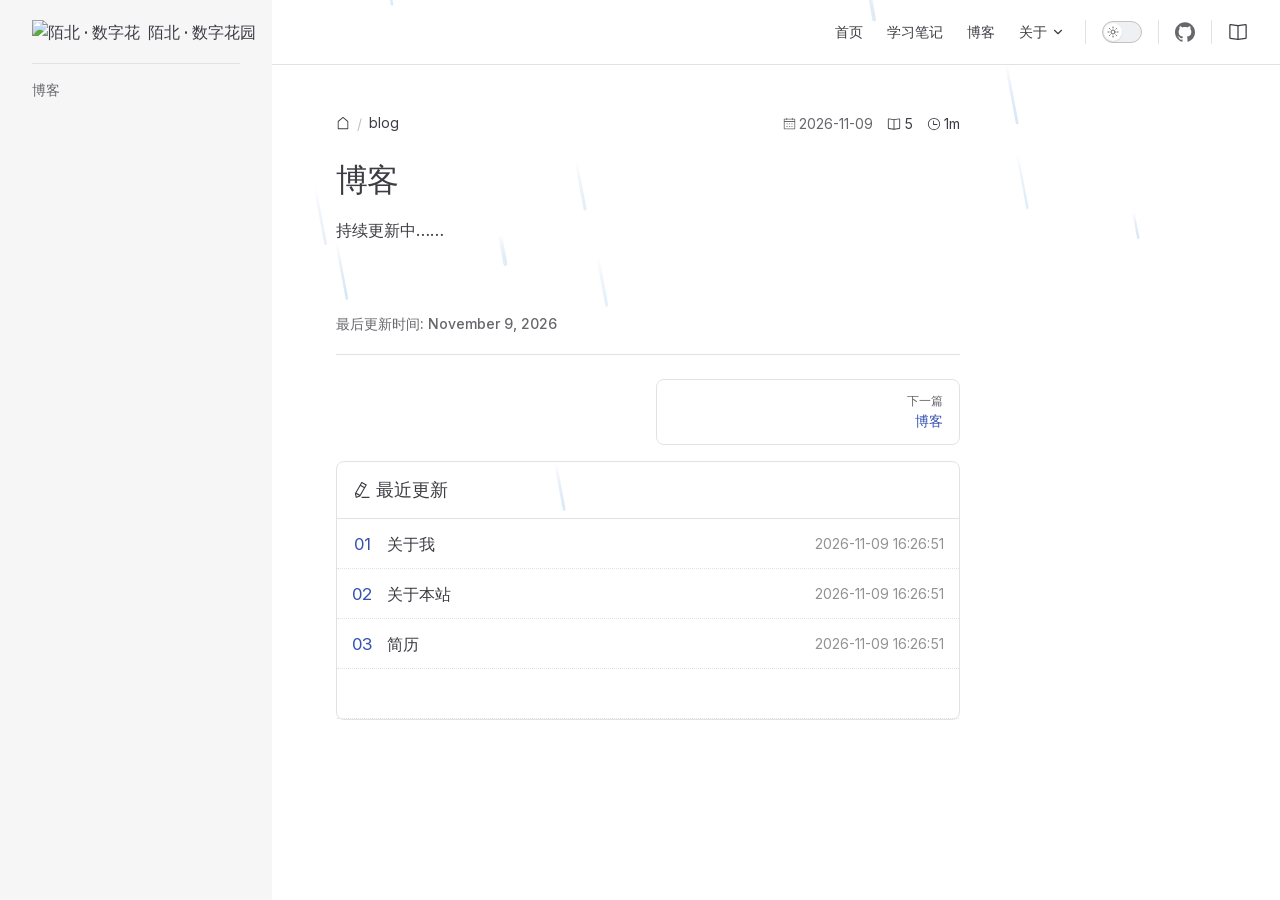
==== commit c7913cf9: "[main] mobei-front: Merge pull request #36 from mobei-front/devlopment (a8ca7cc) mobei-front/knowled" ====
--- a/blog/index.html
+++ b/blog/index.html
@@ -6,14 +6,14 @@
     <title>博客 | 陌北 · 数字花园</title>
     <meta name="description" content="陌北·数字花园——记录技术，也记录生活。一名全栈开发者的个人知识沉淀平台，在快节奏的世界里，找到属于自己的生活节奏。">
     <meta name="generator" content="VitePress v1.6.4">
-    <link rel="preload stylesheet" href="/assets/style.BhBazC5w.css" as="style">
+    <link rel="preload stylesheet" href="/assets/style.Cr7Y6RLB.css" as="style">
     <link rel="preload stylesheet" href="/vp-icons.css" as="style">
-    <script type="module" src="/assets/chunks/metadata.8c088fdf.js"></script>
-    <script type="module" src="/assets/app.pMW5qoxL.js"></script>
+    <script type="module" src="/assets/chunks/metadata.4356528e.js"></script>
+    <script type="module" src="/assets/app.DUmtPIcu.js"></script>
     <link rel="preload" href="/assets/inter-roman-latin.Di8DUHzh.woff2" as="font" type="font/woff2" crossorigin="">
-    <link rel="modulepreload" href="/assets/chunks/theme.B9ZBHI0n.js">
+    <link rel="modulepreload" href="/assets/chunks/theme.hJ9pKpnz.js">
     <link rel="modulepreload" href="/assets/chunks/framework.Dr7VWMEP.js">
-    <link rel="modulepreload" href="/assets/blog_index.md.WIah5kzc.lean.js">
+    <link rel="modulepreload" href="/assets/blog_index.md.MmoLKfjw.lean.js">
     <link rel="icon" type="image/png" href="image/logo.png">
     <link rel="apple-touch-icon" type="image/png" href="image/logo.png">
     <meta name="robots" content="index, follow">
@@ -62,7 +62,7 @@
     fill="currentColor"
     d="M128 384v512h768V192H768v32a32 32 0 1 1-64 0v-32H320v32a32 32 0 0 1-64 0v-32H128v128h768v64zm192-256h384V96a32 32 0 1 1 64 0v32h160a32 32 0 0 1 32 32v768a32 32 0 0 1-32 32H96a32 32 0 0 1-32-32V160a32 32 0 0 1 32-32h160V96a32 32 0 0 1 64 0zm-32 384h64a32 32 0 0 1 0 64h-64a32 32 0 0 1 0-64m0 192h64a32 32 0 1 1 0 64h-64a32 32 0 1 1 0-64m192-192h64a32 32 0 0 1 0 64h-64a32 32 0 0 1 0-64m0 192h64a32 32 0 1 1 0 64h-64a32 32 0 1 1 0-64m192-192h64a32 32 0 1 1 0 64h-64a32 32 0 1 1 0-64m0 192h64a32 32 0 1 1 0 64h-64a32 32 0 1 1 0-64"
   ></path>
-</svg></i><a title="创建时间" class="hover-color" aria-label="2026-11-05">2026-11-05</a></span><!--]--><!--[--><!--v-if--><!--]--><!--[--><!--v-if--><!--]--><!--[--><!--v-if--><!--]--><!--]--><!--[--><!--]--></div><div class="flx-center"><i class="tk-icon" style="--icon-color-hover:var(--tk-theme-color);" aria-hidden="true"><svg xmlns="http://www.w3.org/2000/svg" viewBox="0 0 1024 1024">
+</svg></i><a title="创建时间" class="hover-color" aria-label="2026-11-09">2026-11-09</a></span><!--]--><!--[--><!--v-if--><!--]--><!--[--><!--v-if--><!--]--><!--[--><!--v-if--><!--]--><!--]--><!--[--><!--]--></div><div class="flx-center"><i class="tk-icon" style="--icon-color-hover:var(--tk-theme-color);" aria-hidden="true"><svg xmlns="http://www.w3.org/2000/svg" viewBox="0 0 1024 1024">
     <path
       fill="currentColor"
       d="m512 863.36 384-54.848v-638.72L525.568 222.72a96 96 0 0 1-27.136 0L128 169.792v638.72zM137.024 106.432l370.432 52.928a32 32 0 0 0 9.088 0l370.432-52.928A64 64 0 0 1 960 169.792v638.72a64 64 0 0 1-54.976 63.36l-388.48 55.488a32 32 0 0 1-9.088 0l-388.48-55.488A64 64 0 0 1 64 808.512v-638.72a64 64 0 0 1 73.024-63.36z"
@@ -75,12 +75,12 @@
     ></path>
     <path fill="currentColor" d="M480 256a32 32 0 0 1 32 32v256a32 32 0 0 1-64 0V288a32 32 0 0 1 32-32"></path>
     <path fill="currentColor" d="M480 512h256q32 0 32 32t-32 32H480q-32 0-32-32t32-32"></path>
-  </svg></i><a title="预计阅读时长" class="hover-color" aria-label="预计阅读时长">1m</a></div><!--v-if--></div></div><!--[--><!--]--><!--]--><!----><!----><!----><!--v-if--><!--v-if--><!--]--><!--]--><!--]--><main class="main" data-v-911bce81><div style="position:relative;" class="vp-doc _blog_" data-v-911bce81><div><h1 id="博客" tabindex="-1">博客 <a class="header-anchor" href="#博客" aria-label="Permalink to &quot;博客&quot;">​</a></h1><p>持续更新中……</p></div></div></main><footer class="VPDocFooter" data-v-911bce81 data-v-dd04cb75><!--[--><!--]--><div class="edit-info" data-v-dd04cb75><!----><div class="last-updated" data-v-dd04cb75><p class="VPLastUpdated" data-v-dd04cb75 data-v-980187b0>最后更新时间: <time datetime="2026-11-05T17:15:50.000Z" data-v-980187b0></time></p></div></div><nav class="prev-next" aria-labelledby="doc-footer-aria-label" data-v-dd04cb75><span class="visually-hidden" id="doc-footer-aria-label" data-v-dd04cb75>Pager</span><div class="pager" data-v-dd04cb75><!----></div><div class="pager" data-v-dd04cb75><a class="VPLink link pager-link next" href="/blog/index" data-v-dd04cb75><!--[--><span class="desc" data-v-dd04cb75>下一篇</span><span class="title" data-v-dd04cb75>博客</span><!--]--></a></div></nav></footer><!--[--><!--[--><!--[--><!--[--><!--]--><!--[--><!--[--><!--]--><div class="tk-article-update"><div class="tk-article-update__title flx-align-center"><i class="tk-icon edit-icon" style="--icon-color-hover:var(--tk-theme-color);" aria-hidden="true"><svg xmlns="http://www.w3.org/2000/svg" viewBox="0 0 1024 1024">
+  </svg></i><a title="预计阅读时长" class="hover-color" aria-label="预计阅读时长">1m</a></div><!--v-if--></div></div><!--[--><!--]--><!--]--><!----><!----><!----><!--v-if--><!--v-if--><!--]--><!--]--><!--]--><main class="main" data-v-911bce81><div style="position:relative;" class="vp-doc _blog_" data-v-911bce81><div><h1 id="博客" tabindex="-1">博客 <a class="header-anchor" href="#博客" aria-label="Permalink to &quot;博客&quot;">​</a></h1><p>持续更新中……</p></div></div></main><footer class="VPDocFooter" data-v-911bce81 data-v-dd04cb75><!--[--><!--]--><div class="edit-info" data-v-dd04cb75><!----><div class="last-updated" data-v-dd04cb75><p class="VPLastUpdated" data-v-dd04cb75 data-v-980187b0>最后更新时间: <time datetime="2026-11-09T16:26:41.000Z" data-v-980187b0></time></p></div></div><nav class="prev-next" aria-labelledby="doc-footer-aria-label" data-v-dd04cb75><span class="visually-hidden" id="doc-footer-aria-label" data-v-dd04cb75>Pager</span><div class="pager" data-v-dd04cb75><!----></div><div class="pager" data-v-dd04cb75><a class="VPLink link pager-link next" href="/blog/index" data-v-dd04cb75><!--[--><span class="desc" data-v-dd04cb75>下一篇</span><span class="title" data-v-dd04cb75>博客</span><!--]--></a></div></nav></footer><!--[--><!--[--><!--[--><!--[--><!--]--><!--[--><!--[--><!--]--><div class="tk-article-update"><div class="tk-article-update__title flx-align-center"><i class="tk-icon edit-icon" style="--icon-color-hover:var(--tk-theme-color);" aria-hidden="true"><svg xmlns="http://www.w3.org/2000/svg" viewBox="0 0 1024 1024">
     <path
       fill="currentColor"
       d="m199.04 672.64 193.984 112 224-387.968-193.92-112-224 388.032zm-23.872 60.16 32.896 148.288 144.896-45.696zM455.04 229.248l193.92 112 56.704-98.112-193.984-112-56.64 98.112zM104.32 708.8l384-665.024 304.768 175.936L409.152 884.8h.064l-248.448 78.336zm384 254.272v-64h448v64h-448z"
     ></path>
-  </svg></i><span>最近更新</span></div><ul><!--[--><li class="flx-center"><span class="tk-article-update--num" aria-hidden="true">01</span><div class="tk-article-update__content"><a href="/about-me" class="flx-1 hover-color sle" aria-label="关于我"><span class="tk-article-title" aria-label="文章标题"><!--v-if--><!--[--><!--[-->关于我<!--]--><!--]--><!--v-if--></span></a><span class="tk-article-update__content--date">2026-11-05 17:16:03</span></div></li><li class="flx-center"><span class="tk-article-update--num" aria-hidden="true">02</span><div class="tk-article-update__content"><a href="/about-site" class="flx-1 hover-color sle" aria-label="关于本站"><span class="tk-article-title" aria-label="文章标题"><!--v-if--><!--[--><!--[-->关于本站<!--]--><!--]--><!--v-if--></span></a><span class="tk-article-update__content--date">2026-11-05 17:16:03</span></div></li><li class="flx-center"><span class="tk-article-update--num" aria-hidden="true">03</span><div class="tk-article-update__content"><a href="/devops-resume" class="flx-1 hover-color sle" aria-label="简历"><span class="tk-article-title" aria-label="文章标题"><!--v-if--><!--[--><!--[-->简历<!--]--><!--]--><!--v-if--></span></a><span class="tk-article-update__content--date">2026-11-05 17:16:03</span></div></li><li class="flx-center"><span class="tk-article-update--num" aria-hidden="true"></span><div class="tk-article-update__content"><!--v-if--><!--v-if--></div></li><!--]--></ul></div><!--[--><!--]--><!--]--><!--v-if--><!-- 评论区 --><!--v-if--><!--]--><!--]--><!--]--></div></div></div><!--[--><!--]--></div></div><footer class="VPFooter has-sidebar" data-v-262fdcd2 data-v-769afb35><div class="container" data-v-769afb35><p class="message" data-v-769afb35>
+  </svg></i><span>最近更新</span></div><ul><!--[--><li class="flx-center"><span class="tk-article-update--num" aria-hidden="true">01</span><div class="tk-article-update__content"><a href="/about-me" class="flx-1 hover-color sle" aria-label="关于我"><span class="tk-article-title" aria-label="文章标题"><!--v-if--><!--[--><!--[-->关于我<!--]--><!--]--><!--v-if--></span></a><span class="tk-article-update__content--date">2026-11-09 16:26:51</span></div></li><li class="flx-center"><span class="tk-article-update--num" aria-hidden="true">02</span><div class="tk-article-update__content"><a href="/about-site" class="flx-1 hover-color sle" aria-label="关于本站"><span class="tk-article-title" aria-label="文章标题"><!--v-if--><!--[--><!--[-->关于本站<!--]--><!--]--><!--v-if--></span></a><span class="tk-article-update__content--date">2026-11-09 16:26:51</span></div></li><li class="flx-center"><span class="tk-article-update--num" aria-hidden="true">03</span><div class="tk-article-update__content"><a href="/devops-resume" class="flx-1 hover-color sle" aria-label="简历"><span class="tk-article-title" aria-label="文章标题"><!--v-if--><!--[--><!--[-->简历<!--]--><!--]--><!--v-if--></span></a><span class="tk-article-update__content--date">2026-11-09 16:26:51</span></div></li><li class="flx-center"><span class="tk-article-update--num" aria-hidden="true"></span><div class="tk-article-update__content"><!--v-if--><!--v-if--></div></li><!--]--></ul></div><!--[--><!--]--><!--]--><!--v-if--><!-- 评论区 --><!--v-if--><!--]--><!--]--><!--]--></div></div></div><!--[--><!--]--></div></div><footer class="VPFooter has-sidebar" data-v-262fdcd2 data-v-769afb35><div class="container" data-v-769afb35><p class="message" data-v-769afb35>
       Powered by 
       <a href="https://vitepress.dev/" target="_blank" style="font-weight: bold; text-decoration: none;">VitePress</a>
       &
--- a/assets/style.Cr7Y6RLB.css
+++ b/assets/style.Cr7Y6RLB.css
@@ -0,0 +1 @@
+@charset "UTF-8";@font-face{font-family:Inter;font-style:normal;font-weight:100 900;font-display:swap;src:url(/assets/inter-roman-cyrillic-ext.BBPuwvHQ.woff2) format("woff2");unicode-range:U+0460-052F,U+1C80-1C88,U+20B4,U+2DE0-2DFF,U+A640-A69F,U+FE2E-FE2F}@font-face{font-family:Inter;font-style:normal;font-weight:100 900;font-display:swap;src:url(/assets/inter-roman-cyrillic.C5lxZ8CY.woff2) format("woff2");unicode-range:U+0301,U+0400-045F,U+0490-0491,U+04B0-04B1,U+2116}@font-face{font-family:Inter;font-style:normal;font-weight:100 900;font-display:swap;src:url(/assets/inter-roman-greek-ext.CqjqNYQ-.woff2) format("woff2");unicode-range:U+1F00-1FFF}@font-face{font-family:Inter;font-style:normal;font-weight:100 900;font-display:swap;src:url(/assets/inter-roman-greek.BBVDIX6e.woff2) format("woff2");unicode-range:U+0370-0377,U+037A-037F,U+0384-038A,U+038C,U+038E-03A1,U+03A3-03FF}@font-face{font-family:Inter;font-style:normal;font-weight:100 900;font-display:swap;src:url(/assets/inter-roman-vietnamese.BjW4sHH5.woff2) format("woff2");unicode-range:U+0102-0103,U+0110-0111,U+0128-0129,U+0168-0169,U+01A0-01A1,U+01AF-01B0,U+0300-0301,U+0303-0304,U+0308-0309,U+0323,U+0329,U+1EA0-1EF9,U+20AB}@font-face{font-family:Inter;font-style:normal;font-weight:100 900;font-display:swap;src:url(/assets/inter-roman-latin-ext.4ZJIpNVo.woff2) format("woff2");unicode-range:U+0100-02AF,U+0304,U+0308,U+0329,U+1E00-1E9F,U+1EF2-1EFF,U+2020,U+20A0-20AB,U+20AD-20C0,U+2113,U+2C60-2C7F,U+A720-A7FF}@font-face{font-family:Inter;font-style:normal;font-weight:100 900;font-display:swap;src:url(/assets/inter-roman-latin.Di8DUHzh.woff2) format("woff2");unicode-range:U+0000-00FF,U+0131,U+0152-0153,U+02BB-02BC,U+02C6,U+02DA,U+02DC,U+0304,U+0308,U+0329,U+2000-206F,U+2074,U+20AC,U+2122,U+2191,U+2193,U+2212,U+2215,U+FEFF,U+FFFD}@font-face{font-family:Inter;font-style:italic;font-weight:100 900;font-display:swap;src:url(/assets/inter-italic-cyrillic-ext.r48I6akx.woff2) format("woff2");unicode-range:U+0460-052F,U+1C80-1C88,U+20B4,U+2DE0-2DFF,U+A640-A69F,U+FE2E-FE2F}@font-face{font-family:Inter;font-style:italic;font-weight:100 900;font-display:swap;src:url(/assets/inter-italic-cyrillic.By2_1cv3.woff2) format("woff2");unicode-range:U+0301,U+0400-045F,U+0490-0491,U+04B0-04B1,U+2116}@font-face{font-family:Inter;font-style:italic;font-weight:100 900;font-display:swap;src:url(/assets/inter-italic-greek-ext.1u6EdAuj.woff2) format("woff2");unicode-range:U+1F00-1FFF}@font-face{font-family:Inter;font-style:italic;font-weight:100 900;font-display:swap;src:url(/assets/inter-italic-greek.DJ8dCoTZ.woff2) format("woff2");unicode-range:U+0370-0377,U+037A-037F,U+0384-038A,U+038C,U+038E-03A1,U+03A3-03FF}@font-face{font-family:Inter;font-style:italic;font-weight:100 900;font-display:swap;src:url(/assets/inter-italic-vietnamese.BSbpV94h.woff2) format("woff2");unicode-range:U+0102-0103,U+0110-0111,U+0128-0129,U+0168-0169,U+01A0-01A1,U+01AF-01B0,U+0300-0301,U+0303-0304,U+0308-0309,U+0323,U+0329,U+1EA0-1EF9,U+20AB}@font-face{font-family:Inter;font-style:italic;font-weight:100 900;font-display:swap;src:url(/assets/inter-italic-latin-ext.CN1xVJS-.woff2) format("woff2");unicode-range:U+0100-02AF,U+0304,U+0308,U+0329,U+1E00-1E9F,U+1EF2-1EFF,U+2020,U+20A0-20AB,U+20AD-20C0,U+2113,U+2C60-2C7F,U+A720-A7FF}@font-face{font-family:Inter;font-style:italic;font-weight:100 900;font-display:swap;src:url(/assets/inter-italic-latin.C2AdPX0b.woff2) format("woff2");unicode-range:U+0000-00FF,U+0131,U+0152-0153,U+02BB-02BC,U+02C6,U+02DA,U+02DC,U+0304,U+0308,U+0329,U+2000-206F,U+2074,U+20AC,U+2122,U+2191,U+2193,U+2212,U+2215,U+FEFF,U+FFFD}@font-face{font-family:Punctuation SC;font-weight:400;src:local("PingFang SC Regular"),local("Noto Sans CJK SC"),local("Microsoft YaHei");unicode-range:U+201C,U+201D,U+2018,U+2019,U+2E3A,U+2014,U+2013,U+2026,U+00B7,U+007E,U+002F}@font-face{font-family:Punctuation SC;font-weight:500;src:local("PingFang SC Medium"),local("Noto Sans CJK SC"),local("Microsoft YaHei");unicode-range:U+201C,U+201D,U+2018,U+2019,U+2E3A,U+2014,U+2013,U+2026,U+00B7,U+007E,U+002F}@font-face{font-family:Punctuation SC;font-weight:600;src:local("PingFang SC Semibold"),local("Noto Sans CJK SC Bold"),local("Microsoft YaHei Bold");unicode-range:U+201C,U+201D,U+2018,U+2019,U+2E3A,U+2014,U+2013,U+2026,U+00B7,U+007E,U+002F}@font-face{font-family:Punctuation SC;font-weight:700;src:local("PingFang SC Semibold"),local("Noto Sans CJK SC Bold"),local("Microsoft YaHei Bold");unicode-range:U+201C,U+201D,U+2018,U+2019,U+2E3A,U+2014,U+2013,U+2026,U+00B7,U+007E,U+002F}:root{--vp-c-white: #ffffff;--vp-c-black: #000000;--vp-c-neutral: var(--vp-c-black);--vp-c-neutral-inverse: var(--vp-c-white)}.dark{--vp-c-neutral: var(--vp-c-white);--vp-c-neutral-inverse: var(--vp-c-black)}:root{--vp-c-gray-1: #dddde3;--vp-c-gray-2: #e4e4e9;--vp-c-gray-3: #ebebef;--vp-c-gray-soft: rgba(142, 150, 170, .14);--vp-c-indigo-1: #3451b2;--vp-c-indigo-2: #3a5ccc;--vp-c-indigo-3: #5672cd;--vp-c-indigo-soft: rgba(100, 108, 255, .14);--vp-c-purple-1: #6f42c1;--vp-c-purple-2: #7e4cc9;--vp-c-purple-3: #8e5cd9;--vp-c-purple-soft: rgba(159, 122, 234, .14);--vp-c-green-1: #18794e;--vp-c-green-2: #299764;--vp-c-green-3: #30a46c;--vp-c-green-soft: rgba(16, 185, 129, .14);--vp-c-yellow-1: #915930;--vp-c-yellow-2: #946300;--vp-c-yellow-3: #9f6a00;--vp-c-yellow-soft: rgba(234, 179, 8, .14);--vp-c-red-1: #b8272c;--vp-c-red-2: #d5393e;--vp-c-red-3: #e0575b;--vp-c-red-soft: rgba(244, 63, 94, .14);--vp-c-sponsor: #db2777}.dark{--vp-c-gray-1: #515c67;--vp-c-gray-2: #414853;--vp-c-gray-3: #32363f;--vp-c-gray-soft: rgba(101, 117, 133, .16);--vp-c-indigo-1: #a8b1ff;--vp-c-indigo-2: #5c73e7;--vp-c-indigo-3: #3e63dd;--vp-c-indigo-soft: rgba(100, 108, 255, .16);--vp-c-purple-1: #c8abfa;--vp-c-purple-2: #a879e6;--vp-c-purple-3: #8e5cd9;--vp-c-purple-soft: rgba(159, 122, 234, .16);--vp-c-green-1: #3dd68c;--vp-c-green-2: #30a46c;--vp-c-green-3: #298459;--vp-c-green-soft: rgba(16, 185, 129, .16);--vp-c-yellow-1: #f9b44e;--vp-c-yellow-2: #da8b17;--vp-c-yellow-3: #a46a0a;--vp-c-yellow-soft: rgba(234, 179, 8, .16);--vp-c-red-1: #f66f81;--vp-c-red-2: #f14158;--vp-c-red-3: #b62a3c;--vp-c-red-soft: rgba(244, 63, 94, .16)}:root{--vp-c-bg: #ffffff;--vp-c-bg-alt: #f6f6f7;--vp-c-bg-elv: #ffffff;--vp-c-bg-soft: #f6f6f7}.dark{--vp-c-bg: #1b1b1f;--vp-c-bg-alt: #161618;--vp-c-bg-elv: #202127;--vp-c-bg-soft: #202127}:root{--vp-c-border: #c2c2c4;--vp-c-divider: #e2e2e3;--vp-c-gutter: #e2e2e3}.dark{--vp-c-border: #3c3f44;--vp-c-divider: #2e2e32;--vp-c-gutter: #000000}:root{--vp-c-text-1: #3c3c43;--vp-c-text-2: #67676c;--vp-c-text-3: #929295}.dark{--vp-c-text-1: #dfdfd6;--vp-c-text-2: #98989f;--vp-c-text-3: #6a6a71}:root{--vp-c-default-1: var(--vp-c-gray-1);--vp-c-default-2: var(--vp-c-gray-2);--vp-c-default-3: var(--vp-c-gray-3);--vp-c-default-soft: var(--vp-c-gray-soft);--vp-c-brand-1: var(--vp-c-indigo-1);--vp-c-brand-2: var(--vp-c-indigo-2);--vp-c-brand-3: var(--vp-c-indigo-3);--vp-c-brand-soft: var(--vp-c-indigo-soft);--vp-c-brand: var(--vp-c-brand-1);--vp-c-tip-1: var(--vp-c-brand-1);--vp-c-tip-2: var(--vp-c-brand-2);--vp-c-tip-3: var(--vp-c-brand-3);--vp-c-tip-soft: var(--vp-c-brand-soft);--vp-c-note-1: var(--vp-c-brand-1);--vp-c-note-2: var(--vp-c-brand-2);--vp-c-note-3: var(--vp-c-brand-3);--vp-c-note-soft: var(--vp-c-brand-soft);--vp-c-success-1: var(--vp-c-green-1);--vp-c-success-2: var(--vp-c-green-2);--vp-c-success-3: var(--vp-c-green-3);--vp-c-success-soft: var(--vp-c-green-soft);--vp-c-important-1: var(--vp-c-purple-1);--vp-c-important-2: var(--vp-c-purple-2);--vp-c-important-3: var(--vp-c-purple-3);--vp-c-important-soft: var(--vp-c-purple-soft);--vp-c-warning-1: var(--vp-c-yellow-1);--vp-c-warning-2: var(--vp-c-yellow-2);--vp-c-warning-3: var(--vp-c-yellow-3);--vp-c-warning-soft: var(--vp-c-yellow-soft);--vp-c-danger-1: var(--vp-c-red-1);--vp-c-danger-2: var(--vp-c-red-2);--vp-c-danger-3: var(--vp-c-red-3);--vp-c-danger-soft: var(--vp-c-red-soft);--vp-c-caution-1: var(--vp-c-red-1);--vp-c-caution-2: var(--vp-c-red-2);--vp-c-caution-3: var(--vp-c-red-3);--vp-c-caution-soft: var(--vp-c-red-soft)}:root{--vp-font-family-base: "Inter", ui-sans-serif, system-ui, sans-serif, "Apple Color Emoji", "Segoe UI Emoji", "Segoe UI Symbol", "Noto Color Emoji";--vp-font-family-mono: ui-monospace, "Menlo", "Monaco", "Consolas", "Liberation Mono", "Courier New", monospace;font-optical-sizing:auto}:root:where(:lang(zh)){--vp-font-family-base: "Punctuation SC", "Inter", ui-sans-serif, system-ui, sans-serif, "Apple Color Emoji", "Segoe UI Emoji", "Segoe UI Symbol", "Noto Color Emoji"}:root{--vp-shadow-1: 0 1px 2px rgba(0, 0, 0, .04), 0 1px 2px rgba(0, 0, 0, .06);--vp-shadow-2: 0 3px 12px rgba(0, 0, 0, .07), 0 1px 4px rgba(0, 0, 0, .07);--vp-shadow-3: 0 12px 32px rgba(0, 0, 0, .1), 0 2px 6px rgba(0, 0, 0, .08);--vp-shadow-4: 0 14px 44px rgba(0, 0, 0, .12), 0 3px 9px rgba(0, 0, 0, .12);--vp-shadow-5: 0 18px 56px rgba(0, 0, 0, .16), 0 4px 12px rgba(0, 0, 0, .16)}:root{--vp-z-index-footer: 10;--vp-z-index-local-nav: 20;--vp-z-index-nav: 30;--vp-z-index-layout-top: 40;--vp-z-index-backdrop: 50;--vp-z-index-sidebar: 60}@media (min-width: 960px){:root{--vp-z-index-sidebar: 25}}:root{--vp-layout-max-width: 1440px}:root{--vp-header-anchor-symbol: "#"}:root{--vp-code-line-height: 1.7;--vp-code-font-size: .875em;--vp-code-color: var(--vp-c-brand-1);--vp-code-link-color: var(--vp-c-brand-1);--vp-code-link-hover-color: var(--vp-c-brand-2);--vp-code-bg: var(--vp-c-default-soft);--vp-code-block-color: var(--vp-c-text-2);--vp-code-block-bg: var(--vp-c-bg-alt);--vp-code-block-divider-color: var(--vp-c-gutter);--vp-code-lang-color: var(--vp-c-text-3);--vp-code-line-highlight-color: var(--vp-c-default-soft);--vp-code-line-number-color: var(--vp-c-text-3);--vp-code-line-diff-add-color: var(--vp-c-success-soft);--vp-code-line-diff-add-symbol-color: var(--vp-c-success-1);--vp-code-line-diff-remove-color: var(--vp-c-danger-soft);--vp-code-line-diff-remove-symbol-color: var(--vp-c-danger-1);--vp-code-line-warning-color: var(--vp-c-warning-soft);--vp-code-line-error-color: var(--vp-c-danger-soft);--vp-code-copy-code-border-color: var(--vp-c-divider);--vp-code-copy-code-bg: var(--vp-c-bg-soft);--vp-code-copy-code-hover-border-color: var(--vp-c-divider);--vp-code-copy-code-hover-bg: var(--vp-c-bg);--vp-code-copy-code-active-text: var(--vp-c-text-2);--vp-code-copy-copied-text-content: "Copied";--vp-code-tab-divider: var(--vp-code-block-divider-color);--vp-code-tab-text-color: var(--vp-c-text-2);--vp-code-tab-bg: var(--vp-code-block-bg);--vp-code-tab-hover-text-color: var(--vp-c-text-1);--vp-code-tab-active-text-color: var(--vp-c-text-1);--vp-code-tab-active-bar-color: var(--vp-c-brand-1)}:lang(es),:lang(pt){--vp-code-copy-copied-text-content: "Copiado"}:lang(fa){--vp-code-copy-copied-text-content: "کپی شد"}:lang(ko){--vp-code-copy-copied-text-content: "복사됨"}:lang(ru){--vp-code-copy-copied-text-content: "Скопировано"}:lang(zh){--vp-code-copy-copied-text-content: "已复制"}:root{--vp-button-brand-border: transparent;--vp-button-brand-text: var(--vp-c-white);--vp-button-brand-bg: var(--vp-c-brand-3);--vp-button-brand-hover-border: transparent;--vp-button-brand-hover-text: var(--vp-c-white);--vp-button-brand-hover-bg: var(--vp-c-brand-2);--vp-button-brand-active-border: transparent;--vp-button-brand-active-text: var(--vp-c-white);--vp-button-brand-active-bg: var(--vp-c-brand-1);--vp-button-alt-border: transparent;--vp-button-alt-text: var(--vp-c-text-1);--vp-button-alt-bg: var(--vp-c-default-3);--vp-button-alt-hover-border: transparent;--vp-button-alt-hover-text: var(--vp-c-text-1);--vp-button-alt-hover-bg: var(--vp-c-default-2);--vp-button-alt-active-border: transparent;--vp-button-alt-active-text: var(--vp-c-text-1);--vp-button-alt-active-bg: var(--vp-c-default-1);--vp-button-sponsor-border: var(--vp-c-text-2);--vp-button-sponsor-text: var(--vp-c-text-2);--vp-button-sponsor-bg: transparent;--vp-button-sponsor-hover-border: var(--vp-c-sponsor);--vp-button-sponsor-hover-text: var(--vp-c-sponsor);--vp-button-sponsor-hover-bg: transparent;--vp-button-sponsor-active-border: var(--vp-c-sponsor);--vp-button-sponsor-active-text: var(--vp-c-sponsor);--vp-button-sponsor-active-bg: transparent}:root{--vp-custom-block-font-size: 14px;--vp-custom-block-code-font-size: 13px;--vp-custom-block-info-border: transparent;--vp-custom-block-info-text: var(--vp-c-text-1);--vp-custom-block-info-bg: var(--vp-c-default-soft);--vp-custom-block-info-code-bg: var(--vp-c-default-soft);--vp-custom-block-note-border: transparent;--vp-custom-block-note-text: var(--vp-c-text-1);--vp-custom-block-note-bg: var(--vp-c-default-soft);--vp-custom-block-note-code-bg: var(--vp-c-default-soft);--vp-custom-block-tip-border: transparent;--vp-custom-block-tip-text: var(--vp-c-text-1);--vp-custom-block-tip-bg: var(--vp-c-tip-soft);--vp-custom-block-tip-code-bg: var(--vp-c-tip-soft);--vp-custom-block-important-border: transparent;--vp-custom-block-important-text: var(--vp-c-text-1);--vp-custom-block-important-bg: var(--vp-c-important-soft);--vp-custom-block-important-code-bg: var(--vp-c-important-soft);--vp-custom-block-warning-border: transparent;--vp-custom-block-warning-text: var(--vp-c-text-1);--vp-custom-block-warning-bg: var(--vp-c-warning-soft);--vp-custom-block-warning-code-bg: var(--vp-c-warning-soft);--vp-custom-block-danger-border: transparent;--vp-custom-block-danger-text: var(--vp-c-text-1);--vp-custom-block-danger-bg: var(--vp-c-danger-soft);--vp-custom-block-danger-code-bg: var(--vp-c-danger-soft);--vp-custom-block-caution-border: transparent;--vp-custom-block-caution-text: var(--vp-c-text-1);--vp-custom-block-caution-bg: var(--vp-c-caution-soft);--vp-custom-block-caution-code-bg: var(--vp-c-caution-soft);--vp-custom-block-details-border: var(--vp-custom-block-info-border);--vp-custom-block-details-text: var(--vp-custom-block-info-text);--vp-custom-block-details-bg: var(--vp-custom-block-info-bg);--vp-custom-block-details-code-bg: var(--vp-custom-block-info-code-bg)}:root{--vp-input-border-color: var(--vp-c-border);--vp-input-bg-color: var(--vp-c-bg-alt);--vp-input-switch-bg-color: var(--vp-c-default-soft)}:root{--vp-nav-height: 64px;--vp-nav-bg-color: var(--vp-c-bg);--vp-nav-screen-bg-color: var(--vp-c-bg);--vp-nav-logo-height: 24px}.hide-nav{--vp-nav-height: 0px}.hide-nav .VPSidebar{--vp-nav-height: 22px}:root{--vp-local-nav-bg-color: var(--vp-c-bg)}:root{--vp-sidebar-width: 272px;--vp-sidebar-bg-color: var(--vp-c-bg-alt)}:root{--vp-backdrop-bg-color: rgba(0, 0, 0, .6)}:root{--vp-home-hero-name-color: var(--vp-c-brand-1);--vp-home-hero-name-background: transparent;--vp-home-hero-image-background-image: none;--vp-home-hero-image-filter: none}:root{--vp-badge-info-border: transparent;--vp-badge-info-text: var(--vp-c-text-2);--vp-badge-info-bg: var(--vp-c-default-soft);--vp-badge-tip-border: transparent;--vp-badge-tip-text: var(--vp-c-tip-1);--vp-badge-tip-bg: var(--vp-c-tip-soft);--vp-badge-warning-border: transparent;--vp-badge-warning-text: var(--vp-c-warning-1);--vp-badge-warning-bg: var(--vp-c-warning-soft);--vp-badge-danger-border: transparent;--vp-badge-danger-text: var(--vp-c-danger-1);--vp-badge-danger-bg: var(--vp-c-danger-soft)}:root{--vp-carbon-ads-text-color: var(--vp-c-text-1);--vp-carbon-ads-poweredby-color: var(--vp-c-text-2);--vp-carbon-ads-bg-color: var(--vp-c-bg-soft);--vp-carbon-ads-hover-text-color: var(--vp-c-brand-1);--vp-carbon-ads-hover-poweredby-color: var(--vp-c-text-1)}:root{--vp-local-search-bg: var(--vp-c-bg);--vp-local-search-result-bg: var(--vp-c-bg);--vp-local-search-result-border: var(--vp-c-divider);--vp-local-search-result-selected-bg: var(--vp-c-bg);--vp-local-search-result-selected-border: var(--vp-c-brand-1);--vp-local-search-highlight-bg: var(--vp-c-brand-1);--vp-local-search-highlight-text: var(--vp-c-neutral-inverse)}@media (prefers-reduced-motion: reduce){*,:before,:after{animation-delay:-1ms!important;animation-duration:1ms!important;animation-iteration-count:1!important;background-attachment:initial!important;scroll-behavior:auto!important;transition-duration:0s!important;transition-delay:0s!important}}*,:before,:after{box-sizing:border-box}html{line-height:1.4;font-size:16px;-webkit-text-size-adjust:100%}html.dark{color-scheme:dark}body{margin:0;width:100%;min-width:320px;min-height:100vh;line-height:24px;font-family:var(--vp-font-family-base);font-size:16px;font-weight:400;color:var(--vp-c-text-1);background-color:var(--vp-c-bg);font-synthesis:style;text-rendering:optimizeLegibility;-webkit-font-smoothing:antialiased;-moz-osx-font-smoothing:grayscale}main{display:block}h1,h2,h3,h4,h5,h6{margin:0;line-height:24px;font-size:16px;font-weight:400}p{margin:0}strong,b{font-weight:600}a,area,button,[role=button],input,label,select,summary,textarea{touch-action:manipulation}a{color:inherit;text-decoration:inherit}ol,ul{list-style:none;margin:0;padding:0}blockquote{margin:0}pre,code,kbd,samp{font-family:var(--vp-font-family-mono)}img,svg,video,canvas,audio,iframe,embed,object{display:block}figure{margin:0}img,video{max-width:100%;height:auto}button,input,optgroup,select,textarea{border:0;padding:0;line-height:inherit;color:inherit}button{padding:0;font-family:inherit;background-color:transparent;background-image:none}button:enabled,[role=button]:enabled{cursor:pointer}button:focus,button:focus-visible{outline:1px dotted;outline:4px auto -webkit-focus-ring-color}button:focus:not(:focus-visible){outline:none!important}input:focus,textarea:focus,select:focus{outline:none}table{border-collapse:collapse}input{background-color:transparent}input:-ms-input-placeholder,textarea:-ms-input-placeholder{color:var(--vp-c-text-3)}input::-ms-input-placeholder,textarea::-ms-input-placeholder{color:var(--vp-c-text-3)}input::placeholder,textarea::placeholder{color:var(--vp-c-text-3)}input::-webkit-outer-spin-button,input::-webkit-inner-spin-button{-webkit-appearance:none;margin:0}input[type=number]{-moz-appearance:textfield}textarea{resize:vertical}select{-webkit-appearance:none}fieldset{margin:0;padding:0}h1,h2,h3,h4,h5,h6,li,p{overflow-wrap:break-word}vite-error-overlay{z-index:9999}mjx-container{overflow-x:auto}mjx-container>svg{display:inline-block;margin:auto}[class^=vpi-],[class*=" vpi-"],.vp-icon{width:1em;height:1em}[class^=vpi-].bg,[class*=" vpi-"].bg,.vp-icon.bg{background-size:100% 100%;background-color:transparent}[class^=vpi-]:not(.bg),[class*=" vpi-"]:not(.bg),.vp-icon:not(.bg){-webkit-mask:var(--icon) no-repeat;mask:var(--icon) no-repeat;-webkit-mask-size:100% 100%;mask-size:100% 100%;background-color:currentColor;color:inherit}.vpi-align-left{--icon: url("data:image/svg+xml,%3Csvg xmlns='http://www.w3.org/2000/svg' fill='none' stroke='currentColor' stroke-linecap='round' stroke-linejoin='round' stroke-width='2' viewBox='0 0 24 24'%3E%3Cpath d='M21 6H3M15 12H3M17 18H3'/%3E%3C/svg%3E")}.vpi-arrow-right,.vpi-arrow-down,.vpi-arrow-left,.vpi-arrow-up{--icon: url("data:image/svg+xml,%3Csvg xmlns='http://www.w3.org/2000/svg' fill='none' stroke='currentColor' stroke-linecap='round' stroke-linejoin='round' stroke-width='2' viewBox='0 0 24 24'%3E%3Cpath d='M5 12h14M12 5l7 7-7 7'/%3E%3C/svg%3E")}.vpi-chevron-right,.vpi-chevron-down,.vpi-chevron-left,.vpi-chevron-up{--icon: url("data:image/svg+xml,%3Csvg xmlns='http://www.w3.org/2000/svg' fill='none' stroke='currentColor' stroke-linecap='round' stroke-linejoin='round' stroke-width='2' viewBox='0 0 24 24'%3E%3Cpath d='m9 18 6-6-6-6'/%3E%3C/svg%3E")}.vpi-chevron-down,.vpi-arrow-down{transform:rotate(90deg)}.vpi-chevron-left,.vpi-arrow-left{transform:rotate(180deg)}.vpi-chevron-up,.vpi-arrow-up{transform:rotate(-90deg)}.vpi-square-pen{--icon: url("data:image/svg+xml,%3Csvg xmlns='http://www.w3.org/2000/svg' fill='none' stroke='currentColor' stroke-linecap='round' stroke-linejoin='round' stroke-width='2' viewBox='0 0 24 24'%3E%3Cpath d='M12 3H5a2 2 0 0 0-2 2v14a2 2 0 0 0 2 2h14a2 2 0 0 0 2-2v-7'/%3E%3Cpath d='M18.375 2.625a2.121 2.121 0 1 1 3 3L12 15l-4 1 1-4Z'/%3E%3C/svg%3E")}.vpi-plus{--icon: url("data:image/svg+xml,%3Csvg xmlns='http://www.w3.org/2000/svg' fill='none' stroke='currentColor' stroke-linecap='round' stroke-linejoin='round' stroke-width='2' viewBox='0 0 24 24'%3E%3Cpath d='M5 12h14M12 5v14'/%3E%3C/svg%3E")}.vpi-sun{--icon: url("data:image/svg+xml,%3Csvg xmlns='http://www.w3.org/2000/svg' fill='none' stroke='currentColor' stroke-linecap='round' stroke-linejoin='round' stroke-width='2' viewBox='0 0 24 24'%3E%3Ccircle cx='12' cy='12' r='4'/%3E%3Cpath d='M12 2v2M12 20v2M4.93 4.93l1.41 1.41M17.66 17.66l1.41 1.41M2 12h2M20 12h2M6.34 17.66l-1.41 1.41M19.07 4.93l-1.41 1.41'/%3E%3C/svg%3E")}.vpi-moon{--icon: url("data:image/svg+xml,%3Csvg xmlns='http://www.w3.org/2000/svg' fill='none' stroke='currentColor' stroke-linecap='round' stroke-linejoin='round' stroke-width='2' viewBox='0 0 24 24'%3E%3Cpath d='M12 3a6 6 0 0 0 9 9 9 9 0 1 1-9-9Z'/%3E%3C/svg%3E")}.vpi-more-horizontal{--icon: url("data:image/svg+xml,%3Csvg xmlns='http://www.w3.org/2000/svg' fill='none' stroke='currentColor' stroke-linecap='round' stroke-linejoin='round' stroke-width='2' viewBox='0 0 24 24'%3E%3Ccircle cx='12' cy='12' r='1'/%3E%3Ccircle cx='19' cy='12' r='1'/%3E%3Ccircle cx='5' cy='12' r='1'/%3E%3C/svg%3E")}.vpi-languages{--icon: url("data:image/svg+xml,%3Csvg xmlns='http://www.w3.org/2000/svg' fill='none' stroke='currentColor' stroke-linecap='round' stroke-linejoin='round' stroke-width='2' viewBox='0 0 24 24'%3E%3Cpath d='m5 8 6 6M4 14l6-6 2-3M2 5h12M7 2h1M22 22l-5-10-5 10M14 18h6'/%3E%3C/svg%3E")}.vpi-heart{--icon: url("data:image/svg+xml,%3Csvg xmlns='http://www.w3.org/2000/svg' fill='none' stroke='currentColor' stroke-linecap='round' stroke-linejoin='round' stroke-width='2' viewBox='0 0 24 24'%3E%3Cpath d='M19 14c1.49-1.46 3-3.21 3-5.5A5.5 5.5 0 0 0 16.5 3c-1.76 0-3 .5-4.5 2-1.5-1.5-2.74-2-4.5-2A5.5 5.5 0 0 0 2 8.5c0 2.3 1.5 4.05 3 5.5l7 7Z'/%3E%3C/svg%3E")}.vpi-search{--icon: url("data:image/svg+xml,%3Csvg xmlns='http://www.w3.org/2000/svg' fill='none' stroke='currentColor' stroke-linecap='round' stroke-linejoin='round' stroke-width='2' viewBox='0 0 24 24'%3E%3Ccircle cx='11' cy='11' r='8'/%3E%3Cpath d='m21 21-4.3-4.3'/%3E%3C/svg%3E")}.vpi-layout-list{--icon: url("data:image/svg+xml,%3Csvg xmlns='http://www.w3.org/2000/svg' fill='none' stroke='currentColor' stroke-linecap='round' stroke-linejoin='round' stroke-width='2' viewBox='0 0 24 24'%3E%3Crect width='7' height='7' x='3' y='3' rx='1'/%3E%3Crect width='7' height='7' x='3' y='14' rx='1'/%3E%3Cpath d='M14 4h7M14 9h7M14 15h7M14 20h7'/%3E%3C/svg%3E")}.vpi-delete{--icon: url("data:image/svg+xml,%3Csvg xmlns='http://www.w3.org/2000/svg' fill='none' stroke='currentColor' stroke-linecap='round' stroke-linejoin='round' stroke-width='2' viewBox='0 0 24 24'%3E%3Cpath d='M20 5H9l-7 7 7 7h11a2 2 0 0 0 2-2V7a2 2 0 0 0-2-2ZM18 9l-6 6M12 9l6 6'/%3E%3C/svg%3E")}.vpi-corner-down-left{--icon: url("data:image/svg+xml,%3Csvg xmlns='http://www.w3.org/2000/svg' fill='none' stroke='currentColor' stroke-linecap='round' stroke-linejoin='round' stroke-width='2' viewBox='0 0 24 24'%3E%3Cpath d='m9 10-5 5 5 5'/%3E%3Cpath d='M20 4v7a4 4 0 0 1-4 4H4'/%3E%3C/svg%3E")}:root{--vp-icon-copy: url("data:image/svg+xml,%3Csvg xmlns='http://www.w3.org/2000/svg' fill='none' stroke='rgba(128,128,128,1)' stroke-linecap='round' stroke-linejoin='round' stroke-width='2' viewBox='0 0 24 24'%3E%3Crect width='8' height='4' x='8' y='2' rx='1' ry='1'/%3E%3Cpath d='M16 4h2a2 2 0 0 1 2 2v14a2 2 0 0 1-2 2H6a2 2 0 0 1-2-2V6a2 2 0 0 1 2-2h2'/%3E%3C/svg%3E");--vp-icon-copied: url("data:image/svg+xml,%3Csvg xmlns='http://www.w3.org/2000/svg' fill='none' stroke='rgba(128,128,128,1)' stroke-linecap='round' stroke-linejoin='round' stroke-width='2' viewBox='0 0 24 24'%3E%3Crect width='8' height='4' x='8' y='2' rx='1' ry='1'/%3E%3Cpath d='M16 4h2a2 2 0 0 1 2 2v14a2 2 0 0 1-2 2H6a2 2 0 0 1-2-2V6a2 2 0 0 1 2-2h2'/%3E%3Cpath d='m9 14 2 2 4-4'/%3E%3C/svg%3E")}.visually-hidden{position:absolute;width:1px;height:1px;white-space:nowrap;clip:rect(0 0 0 0);clip-path:inset(50%);overflow:hidden}.custom-block{border:1px solid transparent;border-radius:8px;padding:16px 16px 8px;line-height:24px;font-size:var(--vp-custom-block-font-size);color:var(--vp-c-text-2)}.custom-block.info{border-color:var(--vp-custom-block-info-border);color:var(--vp-custom-block-info-text);background-color:var(--vp-custom-block-info-bg)}.custom-block.info a,.custom-block.info code{color:var(--vp-c-brand-1)}.custom-block.info a:hover,.custom-block.info a:hover>code{color:var(--vp-c-brand-2)}.custom-block.info code{background-color:var(--vp-custom-block-info-code-bg)}.custom-block.note{border-color:var(--vp-custom-block-note-border);color:var(--vp-custom-block-note-text);background-color:var(--vp-custom-block-note-bg)}.custom-block.note a,.custom-block.note code{color:var(--vp-c-brand-1)}.custom-block.note a:hover,.custom-block.note a:hover>code{color:var(--vp-c-brand-2)}.custom-block.note code{background-color:var(--vp-custom-block-note-code-bg)}.custom-block.tip{border-color:var(--vp-custom-block-tip-border);color:var(--vp-custom-block-tip-text);background-color:var(--vp-custom-block-tip-bg)}.custom-block.tip a,.custom-block.tip code{color:var(--vp-c-tip-1)}.custom-block.tip a:hover,.custom-block.tip a:hover>code{color:var(--vp-c-tip-2)}.custom-block.tip code{background-color:var(--vp-custom-block-tip-code-bg)}.custom-block.important{border-color:var(--vp-custom-block-important-border);color:var(--vp-custom-block-important-text);background-color:var(--vp-custom-block-important-bg)}.custom-block.important a,.custom-block.important code{color:var(--vp-c-important-1)}.custom-block.important a:hover,.custom-block.important a:hover>code{color:var(--vp-c-important-2)}.custom-block.important code{background-color:var(--vp-custom-block-important-code-bg)}.custom-block.warning{border-color:var(--vp-custom-block-warning-border);color:var(--vp-custom-block-warning-text);background-color:var(--vp-custom-block-warning-bg)}.custom-block.warning a,.custom-block.warning code{color:var(--vp-c-warning-1)}.custom-block.warning a:hover,.custom-block.warning a:hover>code{color:var(--vp-c-warning-2)}.custom-block.warning code{background-color:var(--vp-custom-block-warning-code-bg)}.custom-block.danger{border-color:var(--vp-custom-block-danger-border);color:var(--vp-custom-block-danger-text);background-color:var(--vp-custom-block-danger-bg)}.custom-block.danger a,.custom-block.danger code{color:var(--vp-c-danger-1)}.custom-block.danger a:hover,.custom-block.danger a:hover>code{color:var(--vp-c-danger-2)}.custom-block.danger code{background-color:var(--vp-custom-block-danger-code-bg)}.custom-block.caution{border-color:var(--vp-custom-block-caution-border);color:var(--vp-custom-block-caution-text);background-color:var(--vp-custom-block-caution-bg)}.custom-block.caution a,.custom-block.caution code{color:var(--vp-c-caution-1)}.custom-block.caution a:hover,.custom-block.caution a:hover>code{color:var(--vp-c-caution-2)}.custom-block.caution code{background-color:var(--vp-custom-block-caution-code-bg)}.custom-block.details{border-color:var(--vp-custom-block-details-border);color:var(--vp-custom-block-details-text);background-color:var(--vp-custom-block-details-bg)}.custom-block.details a{color:var(--vp-c-brand-1)}.custom-block.details a:hover,.custom-block.details a:hover>code{color:var(--vp-c-brand-2)}.custom-block.details code{background-color:var(--vp-custom-block-details-code-bg)}.custom-block-title{font-weight:600}.custom-block p+p{margin:8px 0}.custom-block.details summary{margin:0 0 8px;font-weight:700;cursor:pointer;-webkit-user-select:none;user-select:none}.custom-block.details summary+p{margin:8px 0}.custom-block a{color:inherit;font-weight:600;text-decoration:underline;text-underline-offset:2px;transition:opacity .25s}.custom-block a:hover{opacity:.75}.custom-block code{font-size:var(--vp-custom-block-code-font-size)}.custom-block.custom-block th,.custom-block.custom-block blockquote>p{font-size:var(--vp-custom-block-font-size);color:inherit}.dark .vp-code span{color:var(--shiki-dark, inherit)}html:not(.dark) .vp-code span{color:var(--shiki-light, inherit)}.vp-code-group{margin-top:16px}.vp-code-group .tabs{position:relative;display:flex;margin-right:-24px;margin-left:-24px;padding:0 12px;background-color:var(--vp-code-tab-bg);overflow-x:auto;overflow-y:hidden;box-shadow:inset 0 -1px var(--vp-code-tab-divider)}@media (min-width: 640px){.vp-code-group .tabs{margin-right:0;margin-left:0;border-radius:8px 8px 0 0}}.vp-code-group .tabs input{position:fixed;opacity:0;pointer-events:none}.vp-code-group .tabs label{position:relative;display:inline-block;border-bottom:1px solid transparent;padding:0 12px;line-height:48px;font-size:14px;font-weight:500;color:var(--vp-code-tab-text-color);white-space:nowrap;cursor:pointer;transition:color .25s}.vp-code-group .tabs label:after{position:absolute;right:8px;bottom:-1px;left:8px;z-index:1;height:2px;border-radius:2px;content:"";background-color:transparent;transition:background-color .25s}.vp-code-group label:hover{color:var(--vp-code-tab-hover-text-color)}.vp-code-group input:checked+label{color:var(--vp-code-tab-active-text-color)}.vp-code-group input:checked+label:after{background-color:var(--vp-code-tab-active-bar-color)}.vp-code-group div[class*=language-],.vp-block{display:none;margin-top:0!important;border-top-left-radius:0!important;border-top-right-radius:0!important}.vp-code-group div[class*=language-].active,.vp-block.active{display:block}.vp-block{padding:20px 24px}.vp-doc h1,.vp-doc h2,.vp-doc h3,.vp-doc h4,.vp-doc h5,.vp-doc h6{position:relative;font-weight:600;outline:none}.vp-doc h1{letter-spacing:-.02em;line-height:40px;font-size:28px}.vp-doc h2{margin:48px 0 16px;border-top:1px solid var(--vp-c-divider);padding-top:24px;letter-spacing:-.02em;line-height:32px;font-size:24px}.vp-doc h3{margin:32px 0 0;letter-spacing:-.01em;line-height:28px;font-size:20px}.vp-doc h4{margin:24px 0 0;letter-spacing:-.01em;line-height:24px;font-size:18px}.vp-doc .header-anchor{position:absolute;top:0;left:0;margin-left:-.87em;font-weight:500;-webkit-user-select:none;user-select:none;opacity:0;text-decoration:none;transition:color .25s,opacity .25s}.vp-doc .header-anchor:before{content:var(--vp-header-anchor-symbol)}.vp-doc h1:hover .header-anchor,.vp-doc h1 .header-anchor:focus,.vp-doc h2:hover .header-anchor,.vp-doc h2 .header-anchor:focus,.vp-doc h3:hover .header-anchor,.vp-doc h3 .header-anchor:focus,.vp-doc h4:hover .header-anchor,.vp-doc h4 .header-anchor:focus,.vp-doc h5:hover .header-anchor,.vp-doc h5 .header-anchor:focus,.vp-doc h6:hover .header-anchor,.vp-doc h6 .header-anchor:focus{opacity:1}@media (min-width: 768px){.vp-doc h1{letter-spacing:-.02em;line-height:40px;font-size:32px}}.vp-doc h2 .header-anchor{top:24px}.vp-doc p,.vp-doc summary{margin:16px 0}.vp-doc p{line-height:28px}.vp-doc blockquote{margin:16px 0;border-left:2px solid var(--vp-c-divider);padding-left:16px;transition:border-color .5s;color:var(--vp-c-text-2)}.vp-doc blockquote>p{margin:0;font-size:16px;transition:color .5s}.vp-doc a{font-weight:500;color:var(--vp-c-brand-1);text-decoration:underline;text-underline-offset:2px;transition:color .25s,opacity .25s}.vp-doc a:hover{color:var(--vp-c-brand-2)}.vp-doc strong{font-weight:600}.vp-doc ul,.vp-doc ol{padding-left:1.25rem;margin:16px 0}.vp-doc ul{list-style:disc}.vp-doc ol{list-style:decimal}.vp-doc li+li{margin-top:8px}.vp-doc li>ol,.vp-doc li>ul{margin:8px 0 0}.vp-doc table{display:block;border-collapse:collapse;margin:20px 0;overflow-x:auto}.vp-doc tr{background-color:var(--vp-c-bg);border-top:1px solid var(--vp-c-divider);transition:background-color .5s}.vp-doc tr:nth-child(2n){background-color:var(--vp-c-bg-soft)}.vp-doc th,.vp-doc td{border:1px solid var(--vp-c-divider);padding:8px 16px}.vp-doc th{text-align:left;font-size:14px;font-weight:600;color:var(--vp-c-text-2);background-color:var(--vp-c-bg-soft)}.vp-doc td{font-size:14px}.vp-doc hr{margin:16px 0;border:none;border-top:1px solid var(--vp-c-divider)}.vp-doc .custom-block{margin:16px 0}.vp-doc .custom-block p{margin:8px 0;line-height:24px}.vp-doc .custom-block p:first-child{margin:0}.vp-doc .custom-block div[class*=language-]{margin:8px 0;border-radius:8px}.vp-doc .custom-block div[class*=language-] code{font-weight:400;background-color:transparent}.vp-doc .custom-block .vp-code-group .tabs{margin:0;border-radius:8px 8px 0 0}.vp-doc :not(pre,h1,h2,h3,h4,h5,h6)>code{font-size:var(--vp-code-font-size);color:var(--vp-code-color)}.vp-doc :not(pre)>code{border-radius:4px;padding:3px 6px;background-color:var(--vp-code-bg);transition:color .25s,background-color .5s}.vp-doc a>code{color:var(--vp-code-link-color)}.vp-doc a:hover>code{color:var(--vp-code-link-hover-color)}.vp-doc h1>code,.vp-doc h2>code,.vp-doc h3>code,.vp-doc h4>code{font-size:.9em}.vp-doc div[class*=language-],.vp-block{position:relative;margin:16px -24px;background-color:var(--vp-code-block-bg);overflow-x:auto;transition:background-color .5s}@media (min-width: 640px){.vp-doc div[class*=language-],.vp-block{border-radius:8px;margin:16px 0}}@media (max-width: 639px){.vp-doc li div[class*=language-]{border-radius:8px 0 0 8px}}.vp-doc div[class*=language-]+div[class*=language-],.vp-doc div[class$=-api]+div[class*=language-],.vp-doc div[class*=language-]+div[class$=-api]>div[class*=language-]{margin-top:-8px}.vp-doc [class*=language-] pre,.vp-doc [class*=language-] code{direction:ltr;text-align:left;white-space:pre;word-spacing:normal;word-break:normal;word-wrap:normal;-moz-tab-size:4;-o-tab-size:4;tab-size:4;-webkit-hyphens:none;-moz-hyphens:none;-ms-hyphens:none;hyphens:none}.vp-doc [class*=language-] pre{position:relative;z-index:1;margin:0;padding:20px 0;background:transparent;overflow-x:auto}.vp-doc [class*=language-] code{display:block;padding:0 24px;width:fit-content;min-width:100%;line-height:var(--vp-code-line-height);font-size:var(--vp-code-font-size);color:var(--vp-code-block-color);transition:color .5s}.vp-doc [class*=language-] code .highlighted{background-color:var(--vp-code-line-highlight-color);transition:background-color .5s;margin:0 -24px;padding:0 24px;width:calc(100% + 48px);display:inline-block}.vp-doc [class*=language-] code .highlighted.error{background-color:var(--vp-code-line-error-color)}.vp-doc [class*=language-] code .highlighted.warning{background-color:var(--vp-code-line-warning-color)}.vp-doc [class*=language-] code .diff{transition:background-color .5s;margin:0 -24px;padding:0 24px;width:calc(100% + 48px);display:inline-block}.vp-doc [class*=language-] code .diff:before{position:absolute;left:10px}.vp-doc [class*=language-] .has-focused-lines .line:not(.has-focus){filter:blur(.095rem);opacity:.4;transition:filter .35s,opacity .35s}.vp-doc [class*=language-] .has-focused-lines .line:not(.has-focus){opacity:.7;transition:filter .35s,opacity .35s}.vp-doc [class*=language-]:hover .has-focused-lines .line:not(.has-focus){filter:blur(0);opacity:1}.vp-doc [class*=language-] code .diff.remove{background-color:var(--vp-code-line-diff-remove-color);opacity:.7}.vp-doc [class*=language-] code .diff.remove:before{content:"-";color:var(--vp-code-line-diff-remove-symbol-color)}.vp-doc [class*=language-] code .diff.add{background-color:var(--vp-code-line-diff-add-color)}.vp-doc [class*=language-] code .diff.add:before{content:"+";color:var(--vp-code-line-diff-add-symbol-color)}.vp-doc div[class*=language-].line-numbers-mode{padding-left:32px}.vp-doc .line-numbers-wrapper{position:absolute;top:0;bottom:0;left:0;z-index:3;border-right:1px solid var(--vp-code-block-divider-color);padding-top:20px;width:32px;text-align:center;font-family:var(--vp-font-family-mono);line-height:var(--vp-code-line-height);font-size:var(--vp-code-font-size);color:var(--vp-code-line-number-color);transition:border-color .5s,color .5s}.vp-doc [class*=language-]>button.copy{direction:ltr;position:absolute;top:12px;right:12px;z-index:3;border:1px solid var(--vp-code-copy-code-border-color);border-radius:4px;width:40px;height:40px;background-color:var(--vp-code-copy-code-bg);opacity:0;cursor:pointer;background-image:var(--vp-icon-copy);background-position:50%;background-size:20px;background-repeat:no-repeat;transition:border-color .25s,background-color .25s,opacity .25s}.vp-doc [class*=language-]:hover>button.copy,.vp-doc [class*=language-]>button.copy:focus{opacity:1}.vp-doc [class*=language-]>button.copy:hover,.vp-doc [class*=language-]>button.copy.copied{border-color:var(--vp-code-copy-code-hover-border-color);background-color:var(--vp-code-copy-code-hover-bg)}.vp-doc [class*=language-]>button.copy.copied,.vp-doc [class*=language-]>button.copy:hover.copied{border-radius:0 4px 4px 0;background-color:var(--vp-code-copy-code-hover-bg);background-image:var(--vp-icon-copied)}.vp-doc [class*=language-]>button.copy.copied:before,.vp-doc [class*=language-]>button.copy:hover.copied:before{position:relative;top:-1px;transform:translate(calc(-100% - 1px));display:flex;justify-content:center;align-items:center;border:1px solid var(--vp-code-copy-code-hover-border-color);border-right:0;border-radius:4px 0 0 4px;padding:0 10px;width:fit-content;height:40px;text-align:center;font-size:12px;font-weight:500;color:var(--vp-code-copy-code-active-text);background-color:var(--vp-code-copy-code-hover-bg);white-space:nowrap;content:var(--vp-code-copy-copied-text-content)}.vp-doc [class*=language-]>span.lang{position:absolute;top:2px;right:8px;z-index:2;font-size:12px;font-weight:500;-webkit-user-select:none;user-select:none;color:var(--vp-code-lang-color);transition:color .4s,opacity .4s}.vp-doc [class*=language-]:hover>button.copy+span.lang,.vp-doc [class*=language-]>button.copy:focus+span.lang{opacity:0}.vp-doc .VPTeamMembers{margin-top:24px}.vp-doc .VPTeamMembers.small.count-1 .container{margin:0!important;max-width:calc((100% - 24px)/2)!important}.vp-doc .VPTeamMembers.small.count-2 .container,.vp-doc .VPTeamMembers.small.count-3 .container{max-width:100%!important}.vp-doc .VPTeamMembers.medium.count-1 .container{margin:0!important;max-width:calc((100% - 24px)/2)!important}:is(.vp-external-link-icon,.vp-doc a[href*="://"],.vp-doc a[target=_blank]):not(:is(.no-icon,svg a,:has(img,svg))):after{display:inline-block;margin-top:-1px;margin-left:4px;width:11px;height:11px;background:currentColor;color:var(--vp-c-text-3);flex-shrink:0;--icon: url("data:image/svg+xml, %3Csvg xmlns='http://www.w3.org/2000/svg' viewBox='0 0 24 24' %3E%3Cpath d='M0 0h24v24H0V0z' fill='none' /%3E%3Cpath d='M9 5v2h6.59L4 18.59 5.41 20 17 8.41V15h2V5H9z' /%3E%3C/svg%3E");-webkit-mask-image:var(--icon);mask-image:var(--icon)}.vp-external-link-icon:after{content:""}.external-link-icon-enabled :is(.vp-doc a[href*="://"],.vp-doc a[target=_blank]):not(:is(.no-icon,svg a,:has(img,svg))):after{content:"";color:currentColor}.vp-sponsor{border-radius:16px;overflow:hidden}.vp-sponsor.aside{border-radius:12px}.vp-sponsor-section+.vp-sponsor-section{margin-top:4px}.vp-sponsor-tier{margin:0 0 4px!important;text-align:center;letter-spacing:1px!important;line-height:24px;width:100%;font-weight:600;color:var(--vp-c-text-2);background-color:var(--vp-c-bg-soft)}.vp-sponsor.normal .vp-sponsor-tier{padding:13px 0 11px;font-size:14px}.vp-sponsor.aside .vp-sponsor-tier{padding:9px 0 7px;font-size:12px}.vp-sponsor-grid+.vp-sponsor-tier{margin-top:4px}.vp-sponsor-grid{display:flex;flex-wrap:wrap;gap:4px}.vp-sponsor-grid.xmini .vp-sponsor-grid-link{height:64px}.vp-sponsor-grid.xmini .vp-sponsor-grid-image{max-width:64px;max-height:22px}.vp-sponsor-grid.mini .vp-sponsor-grid-link{height:72px}.vp-sponsor-grid.mini .vp-sponsor-grid-image{max-width:96px;max-height:24px}.vp-sponsor-grid.small .vp-sponsor-grid-link{height:96px}.vp-sponsor-grid.small .vp-sponsor-grid-image{max-width:96px;max-height:24px}.vp-sponsor-grid.medium .vp-sponsor-grid-link{height:112px}.vp-sponsor-grid.medium .vp-sponsor-grid-image{max-width:120px;max-height:36px}.vp-sponsor-grid.big .vp-sponsor-grid-link{height:184px}.vp-sponsor-grid.big .vp-sponsor-grid-image{max-width:192px;max-height:56px}.vp-sponsor-grid[data-vp-grid="2"] .vp-sponsor-grid-item{width:calc((100% - 4px)/2)}.vp-sponsor-grid[data-vp-grid="3"] .vp-sponsor-grid-item{width:calc((100% - 4px * 2) / 3)}.vp-sponsor-grid[data-vp-grid="4"] .vp-sponsor-grid-item{width:calc((100% - 12px)/4)}.vp-sponsor-grid[data-vp-grid="5"] .vp-sponsor-grid-item{width:calc((100% - 16px)/5)}.vp-sponsor-grid[data-vp-grid="6"] .vp-sponsor-grid-item{width:calc((100% - 4px * 5) / 6)}.vp-sponsor-grid-item{flex-shrink:0;width:100%;background-color:var(--vp-c-bg-soft);transition:background-color .25s}.vp-sponsor-grid-item:hover{background-color:var(--vp-c-default-soft)}.vp-sponsor-grid-item:hover .vp-sponsor-grid-image{filter:grayscale(0) invert(0)}.vp-sponsor-grid-item.empty:hover{background-color:var(--vp-c-bg-soft)}.dark .vp-sponsor-grid-item:hover{background-color:var(--vp-c-white)}.dark .vp-sponsor-grid-item.empty:hover{background-color:var(--vp-c-bg-soft)}.vp-sponsor-grid-link{display:flex}.vp-sponsor-grid-box{display:flex;justify-content:center;align-items:center;width:100%}.vp-sponsor-grid-image{max-width:100%;filter:grayscale(1);transition:filter .25s}.dark .vp-sponsor-grid-image{filter:grayscale(1) invert(1)}.VPBadge{display:inline-block;margin-left:2px;border:1px solid transparent;border-radius:12px;padding:0 10px;line-height:22px;font-size:12px;font-weight:500;transform:translateY(-2px)}.VPBadge.small{padding:0 6px;line-height:18px;font-size:10px;transform:translateY(-8px)}.VPDocFooter .VPBadge{display:none}.vp-doc h1>.VPBadge{margin-top:4px;vertical-align:top}.vp-doc h2>.VPBadge{margin-top:3px;padding:0 8px;vertical-align:top}.vp-doc h3>.VPBadge{vertical-align:middle}.vp-doc h4>.VPBadge,.vp-doc h5>.VPBadge,.vp-doc h6>.VPBadge{vertical-align:middle;line-height:18px}.VPBadge.info{border-color:var(--vp-badge-info-border);color:var(--vp-badge-info-text);background-color:var(--vp-badge-info-bg)}.VPBadge.tip{border-color:var(--vp-badge-tip-border);color:var(--vp-badge-tip-text);background-color:var(--vp-badge-tip-bg)}.VPBadge.warning{border-color:var(--vp-badge-warning-border);color:var(--vp-badge-warning-text);background-color:var(--vp-badge-warning-bg)}.VPBadge.danger{border-color:var(--vp-badge-danger-border);color:var(--vp-badge-danger-text);background-color:var(--vp-badge-danger-bg)}.NotFound[data-v-70cb0829]{padding:64px 24px 96px;text-align:center}@media (min-width: 768px){.NotFound[data-v-70cb0829]{padding:96px 32px 168px}}.code[data-v-70cb0829]{line-height:64px;font-size:64px;font-weight:600}.title[data-v-70cb0829]{padding-top:12px;letter-spacing:2px;line-height:20px;font-size:20px;font-weight:700}.divider[data-v-70cb0829]{margin:24px auto 18px;width:64px;height:1px;background-color:var(--vp-c-divider)}.quote[data-v-70cb0829]{margin:0 auto;max-width:256px;font-size:14px;font-weight:500;color:var(--vp-c-text-2)}.action[data-v-70cb0829]{padding-top:20px}.link[data-v-70cb0829]{display:inline-block;border:1px solid var(--vp-c-brand-1);border-radius:16px;padding:3px 16px;font-size:14px;font-weight:500;color:var(--vp-c-brand-1);transition:border-color .25s,color .25s}.link[data-v-70cb0829]:hover{border-color:var(--vp-c-brand-2);color:var(--vp-c-brand-2)}.VPBackdrop[data-v-4ed6a052]{position:fixed;top:0;right:0;bottom:0;left:0;z-index:var(--vp-z-index-backdrop);background:var(--vp-backdrop-bg-color);transition:opacity .5s}.VPBackdrop.fade-enter-from[data-v-4ed6a052],.VPBackdrop.fade-leave-to[data-v-4ed6a052]{opacity:0}.VPBackdrop.fade-leave-active[data-v-4ed6a052]{transition-duration:.25s}@media (min-width: 1280px){.VPBackdrop[data-v-4ed6a052]{display:none}}.root[data-v-91bbf717]{position:relative;z-index:1}.nested[data-v-91bbf717]{padding-right:16px;padding-left:16px}.outline-link[data-v-91bbf717]{display:block;line-height:32px;font-size:14px;font-weight:400;color:var(--vp-c-text-2);white-space:nowrap;overflow:hidden;text-overflow:ellipsis;transition:color .5s}.outline-link[data-v-91bbf717]:hover,.outline-link.active[data-v-91bbf717]{color:var(--vp-c-text-1);transition:color .25s}.outline-link.nested[data-v-91bbf717]{padding-left:13px}.VPDocAsideOutline[data-v-2b7cd9e9]{display:none}.VPDocAsideOutline.has-outline[data-v-2b7cd9e9]{display:block}.content[data-v-2b7cd9e9]{position:relative;border-left:1px solid var(--vp-c-divider);padding-left:16px;font-size:13px;font-weight:500}.outline-marker[data-v-2b7cd9e9]{position:absolute;top:32px;left:-1px;z-index:0;opacity:0;width:2px;border-radius:2px;height:18px;background-color:var(--vp-c-brand-1);transition:top .25s cubic-bezier(0,1,.5,1),background-color .5s,opacity .25s}.outline-title[data-v-2b7cd9e9]{line-height:32px;font-size:14px;font-weight:600}.VPDocAside[data-v-ba57fc94]{display:flex;flex-direction:column;flex-grow:1}.spacer[data-v-ba57fc94]{flex-grow:1}.VPDocAside[data-v-ba57fc94] .spacer+.VPDocAsideSponsors,.VPDocAside[data-v-ba57fc94] .spacer+.VPDocAsideCarbonAds{margin-top:24px}.VPDocAside[data-v-ba57fc94] .VPDocAsideSponsors+.VPDocAsideCarbonAds{margin-top:16px}.VPLastUpdated[data-v-980187b0]{line-height:24px;font-size:14px;font-weight:500;color:var(--vp-c-text-2)}@media (min-width: 640px){.VPLastUpdated[data-v-980187b0]{line-height:32px;font-size:14px;font-weight:500}}.VPDocFooter[data-v-dd04cb75]{margin-top:64px}.edit-info[data-v-dd04cb75]{padding-bottom:18px}@media (min-width: 640px){.edit-info[data-v-dd04cb75]{display:flex;justify-content:space-between;align-items:center;padding-bottom:14px}}.edit-link-button[data-v-dd04cb75]{display:flex;align-items:center;border:0;line-height:32px;font-size:14px;font-weight:500;color:var(--vp-c-brand-1);transition:color .25s}.edit-link-button[data-v-dd04cb75]:hover{color:var(--vp-c-brand-2)}.edit-link-icon[data-v-dd04cb75]{margin-right:8px}.prev-next[data-v-dd04cb75]{border-top:1px solid var(--vp-c-divider);padding-top:24px;display:grid;grid-row-gap:8px}@media (min-width: 640px){.prev-next[data-v-dd04cb75]{grid-template-columns:repeat(2,1fr);grid-column-gap:16px}}.pager-link[data-v-dd04cb75]{display:block;border:1px solid var(--vp-c-divider);border-radius:8px;padding:11px 16px 13px;width:100%;height:100%;transition:border-color .25s}.pager-link[data-v-dd04cb75]:hover{border-color:var(--vp-c-brand-1)}.pager-link.next[data-v-dd04cb75]{margin-left:auto;text-align:right}.desc[data-v-dd04cb75]{display:block;line-height:20px;font-size:12px;font-weight:500;color:var(--vp-c-text-2)}.title[data-v-dd04cb75]{display:block;line-height:20px;font-size:14px;font-weight:500;color:var(--vp-c-brand-1);transition:color .25s}.VPDoc[data-v-911bce81]{padding:32px 24px 96px;width:100%}@media (min-width: 768px){.VPDoc[data-v-911bce81]{padding:48px 32px 128px}}@media (min-width: 960px){.VPDoc[data-v-911bce81]{padding:48px 32px 0}.VPDoc:not(.has-sidebar) .container[data-v-911bce81]{display:flex;justify-content:center;max-width:992px}.VPDoc:not(.has-sidebar) .content[data-v-911bce81]{max-width:752px}}@media (min-width: 1280px){.VPDoc .container[data-v-911bce81]{display:flex;justify-content:center}.VPDoc .aside[data-v-911bce81]{display:block}}@media (min-width: 1440px){.VPDoc:not(.has-sidebar) .content[data-v-911bce81]{max-width:784px}.VPDoc:not(.has-sidebar) .container[data-v-911bce81]{max-width:1104px}}.container[data-v-911bce81]{margin:0 auto;width:100%}.aside[data-v-911bce81]{position:relative;display:none;order:2;flex-grow:1;padding-left:32px;width:100%;max-width:256px}.left-aside[data-v-911bce81]{order:1;padding-left:unset;padding-right:32px}.aside-container[data-v-911bce81]{position:fixed;top:0;padding-top:calc(var(--vp-nav-height) + var(--vp-layout-top-height, 0px) + var(--vp-doc-top-height, 0px) + 48px);width:224px;height:100vh;overflow-x:hidden;overflow-y:auto;scrollbar-width:none}.aside-container[data-v-911bce81]::-webkit-scrollbar{display:none}.aside-curtain[data-v-911bce81]{position:fixed;bottom:0;z-index:10;width:224px;height:32px;background:linear-gradient(transparent,var(--vp-c-bg) 70%)}.aside-content[data-v-911bce81]{display:flex;flex-direction:column;min-height:calc(100vh - (var(--vp-nav-height) + var(--vp-layout-top-height, 0px) + 48px));padding-bottom:32px}.content[data-v-911bce81]{position:relative;margin:0 auto;width:100%}@media (min-width: 960px){.content[data-v-911bce81]{padding:0 32px 128px}}@media (min-width: 1280px){.content[data-v-911bce81]{order:1;margin:0;min-width:640px}}.content-container[data-v-911bce81]{margin:0 auto}.VPDoc.has-aside .content-container[data-v-911bce81]{max-width:688px}.VPButton[data-v-9044137b]{display:inline-block;border:1px solid transparent;text-align:center;font-weight:600;white-space:nowrap;transition:color .25s,border-color .25s,background-color .25s}.VPButton[data-v-9044137b]:active{transition:color .1s,border-color .1s,background-color .1s}.VPButton.medium[data-v-9044137b]{border-radius:20px;padding:0 20px;line-height:38px;font-size:14px}.VPButton.big[data-v-9044137b]{border-radius:24px;padding:0 24px;line-height:46px;font-size:16px}.VPButton.brand[data-v-9044137b]{border-color:var(--vp-button-brand-border);color:var(--vp-button-brand-text);background-color:var(--vp-button-brand-bg)}.VPButton.brand[data-v-9044137b]:hover{border-color:var(--vp-button-brand-hover-border);color:var(--vp-button-brand-hover-text);background-color:var(--vp-button-brand-hover-bg)}.VPButton.brand[data-v-9044137b]:active{border-color:var(--vp-button-brand-active-border);color:var(--vp-button-brand-active-text);background-color:var(--vp-button-brand-active-bg)}.VPButton.alt[data-v-9044137b]{border-color:var(--vp-button-alt-border);color:var(--vp-button-alt-text);background-color:var(--vp-button-alt-bg)}.VPButton.alt[data-v-9044137b]:hover{border-color:var(--vp-button-alt-hover-border);color:var(--vp-button-alt-hover-text);background-color:var(--vp-button-alt-hover-bg)}.VPButton.alt[data-v-9044137b]:active{border-color:var(--vp-button-alt-active-border);color:var(--vp-button-alt-active-text);background-color:var(--vp-button-alt-active-bg)}.VPButton.sponsor[data-v-9044137b]{border-color:var(--vp-button-sponsor-border);color:var(--vp-button-sponsor-text);background-color:var(--vp-button-sponsor-bg)}.VPButton.sponsor[data-v-9044137b]:hover{border-color:var(--vp-button-sponsor-hover-border);color:var(--vp-button-sponsor-hover-text);background-color:var(--vp-button-sponsor-hover-bg)}.VPButton.sponsor[data-v-9044137b]:active{border-color:var(--vp-button-sponsor-active-border);color:var(--vp-button-sponsor-active-text);background-color:var(--vp-button-sponsor-active-bg)}html:not(.dark) .VPImage.dark[data-v-858ed105]{display:none}.dark .VPImage.light[data-v-858ed105]{display:none}.VPHero[data-v-f156b944]{margin-top:calc((var(--vp-nav-height) + var(--vp-layout-top-height, 0px)) * -1);padding:calc(var(--vp-nav-height) + var(--vp-layout-top-height, 0px) + 48px) 24px 48px}@media (min-width: 640px){.VPHero[data-v-f156b944]{padding:calc(var(--vp-nav-height) + var(--vp-layout-top-height, 0px) + 80px) 48px 64px}}@media (min-width: 960px){.VPHero[data-v-f156b944]{padding:calc(var(--vp-nav-height) + var(--vp-layout-top-height, 0px) + 80px) 64px 64px}}.container[data-v-f156b944]{display:flex;flex-direction:column;margin:0 auto;max-width:1152px}@media (min-width: 960px){.container[data-v-f156b944]{flex-direction:row}}.main[data-v-f156b944]{position:relative;z-index:10;order:2;flex-grow:1;flex-shrink:0}.VPHero.has-image .container[data-v-f156b944]{text-align:center}@media (min-width: 960px){.VPHero.has-image .container[data-v-f156b944]{text-align:left}}@media (min-width: 960px){.main[data-v-f156b944]{order:1;width:calc((100% / 3) * 2)}.VPHero.has-image .main[data-v-f156b944]{max-width:592px}}.heading[data-v-f156b944]{display:flex;flex-direction:column}.name[data-v-f156b944],.text[data-v-f156b944]{width:fit-content;max-width:392px;letter-spacing:-.4px;line-height:40px;font-size:32px;font-weight:700;white-space:pre-wrap}.VPHero.has-image .name[data-v-f156b944],.VPHero.has-image .text[data-v-f156b944]{margin:0 auto}.name[data-v-f156b944]{color:var(--vp-home-hero-name-color)}.clip[data-v-f156b944]{background:var(--vp-home-hero-name-background);-webkit-background-clip:text;background-clip:text;-webkit-text-fill-color:var(--vp-home-hero-name-color)}@media (min-width: 640px){.name[data-v-f156b944],.text[data-v-f156b944]{max-width:576px;line-height:56px;font-size:48px}}@media (min-width: 960px){.name[data-v-f156b944],.text[data-v-f156b944]{line-height:64px;font-size:56px}.VPHero.has-image .name[data-v-f156b944],.VPHero.has-image .text[data-v-f156b944]{margin:0}}.tagline[data-v-f156b944]{padding-top:8px;max-width:392px;line-height:28px;font-size:18px;font-weight:500;white-space:pre-wrap;color:var(--vp-c-text-2)}.VPHero.has-image .tagline[data-v-f156b944]{margin:0 auto}@media (min-width: 640px){.tagline[data-v-f156b944]{padding-top:12px;max-width:576px;line-height:32px;font-size:20px}}@media (min-width: 960px){.tagline[data-v-f156b944]{line-height:36px;font-size:24px}.VPHero.has-image .tagline[data-v-f156b944]{margin:0}}.actions[data-v-f156b944]{display:flex;flex-wrap:wrap;margin:-6px;padding-top:24px}.VPHero.has-image .actions[data-v-f156b944]{justify-content:center}@media (min-width: 640px){.actions[data-v-f156b944]{padding-top:32px}}@media (min-width: 960px){.VPHero.has-image .actions[data-v-f156b944]{justify-content:flex-start}}.action[data-v-f156b944]{flex-shrink:0;padding:6px}.image[data-v-f156b944]{order:1;margin:-76px -24px -48px}@media (min-width: 640px){.image[data-v-f156b944]{margin:-108px -24px -48px}}@media (min-width: 960px){.image[data-v-f156b944]{flex-grow:1;order:2;margin:0;min-height:100%}}.image-container[data-v-f156b944]{position:relative;margin:0 auto;width:320px;height:320px}@media (min-width: 640px){.image-container[data-v-f156b944]{width:392px;height:392px}}@media (min-width: 960px){.image-container[data-v-f156b944]{display:flex;justify-content:center;align-items:center;width:100%;height:100%;transform:translate(-32px,-32px)}}.image-bg[data-v-f156b944]{position:absolute;top:50%;left:50%;border-radius:50%;width:192px;height:192px;background-image:var(--vp-home-hero-image-background-image);filter:var(--vp-home-hero-image-filter);transform:translate(-50%,-50%)}@media (min-width: 640px){.image-bg[data-v-f156b944]{width:256px;height:256px}}@media (min-width: 960px){.image-bg[data-v-f156b944]{width:320px;height:320px}}[data-v-f156b944] .image-src{position:absolute;top:50%;left:50%;max-width:192px;max-height:192px;transform:translate(-50%,-50%)}@media (min-width: 640px){[data-v-f156b944] .image-src{max-width:256px;max-height:256px}}@media (min-width: 960px){[data-v-f156b944] .image-src{max-width:320px;max-height:320px}}.VPFeature[data-v-53c245d6]{display:block;border:1px solid var(--vp-c-bg-soft);border-radius:12px;height:100%;background-color:var(--vp-c-bg-soft);transition:border-color .25s,background-color .25s}.VPFeature.link[data-v-53c245d6]:hover{border-color:var(--vp-c-brand-1)}.box[data-v-53c245d6]{display:flex;flex-direction:column;padding:24px;height:100%}.box[data-v-53c245d6]>.VPImage{margin-bottom:20px}.icon[data-v-53c245d6]{display:flex;justify-content:center;align-items:center;margin-bottom:20px;border-radius:6px;background-color:var(--vp-c-default-soft);width:48px;height:48px;font-size:24px;transition:background-color .25s}.title[data-v-53c245d6]{line-height:24px;font-size:16px;font-weight:600}.details[data-v-53c245d6]{flex-grow:1;padding-top:8px;line-height:24px;font-size:14px;font-weight:500;color:var(--vp-c-text-2)}.link-text[data-v-53c245d6]{padding-top:8px}.link-text-value[data-v-53c245d6]{display:flex;align-items:center;font-size:14px;font-weight:500;color:var(--vp-c-brand-1)}.link-text-icon[data-v-53c245d6]{margin-left:6px}.VPFeatures[data-v-fa47c531]{position:relative;padding:0 24px}@media (min-width: 640px){.VPFeatures[data-v-fa47c531]{padding:0 48px}}@media (min-width: 960px){.VPFeatures[data-v-fa47c531]{padding:0 64px}}.container[data-v-fa47c531]{margin:0 auto;max-width:1152px}.items[data-v-fa47c531]{display:flex;flex-wrap:wrap;margin:-8px}.item[data-v-fa47c531]{padding:8px;width:100%}@media (min-width: 640px){.item.grid-2[data-v-fa47c531],.item.grid-4[data-v-fa47c531],.item.grid-6[data-v-fa47c531]{width:50%}}@media (min-width: 768px){.item.grid-2[data-v-fa47c531],.item.grid-4[data-v-fa47c531]{width:50%}.item.grid-3[data-v-fa47c531],.item.grid-6[data-v-fa47c531]{width:calc(100% / 3)}}@media (min-width: 960px){.item.grid-4[data-v-fa47c531]{width:25%}}.container[data-v-2dd93c59]{margin:auto;width:100%;max-width:1280px;padding:0 24px}@media (min-width: 640px){.container[data-v-2dd93c59]{padding:0 48px}}@media (min-width: 960px){.container[data-v-2dd93c59]{width:100%;padding:0 64px}}.vp-doc[data-v-2dd93c59] .VPHomeSponsors,.vp-doc[data-v-2dd93c59] .VPTeamPage{margin-left:var(--vp-offset, calc(50% - 50vw) );margin-right:var(--vp-offset, calc(50% - 50vw) )}.vp-doc[data-v-2dd93c59] .VPHomeSponsors h2{border-top:none;letter-spacing:normal}.vp-doc[data-v-2dd93c59] .VPHomeSponsors a,.vp-doc[data-v-2dd93c59] .VPTeamPage a{text-decoration:none}.VPHome[data-v-914c1d9a]{margin-bottom:96px}@media (min-width: 768px){.VPHome[data-v-914c1d9a]{margin-bottom:128px}}.VPContent[data-v-dbdf058b]{flex-grow:1;flex-shrink:0;margin:var(--vp-layout-top-height, 0px) auto 0;width:100%}.VPContent.is-home[data-v-dbdf058b]{width:100%;max-width:100%}.VPContent.has-sidebar[data-v-dbdf058b]{margin:0}@media (min-width: 960px){.VPContent[data-v-dbdf058b]{padding-top:var(--vp-nav-height)}.VPContent.has-sidebar[data-v-dbdf058b]{margin:var(--vp-layout-top-height, 0px) 0 0;padding-left:var(--vp-sidebar-width)}}@media (min-width: 1440px){.VPContent.has-sidebar[data-v-dbdf058b]{padding-right:calc((100vw - var(--vp-layout-max-width)) / 2);padding-left:calc((100vw - var(--vp-layout-max-width)) / 2 + var(--vp-sidebar-width))}}.VPFooter[data-v-769afb35]{position:relative;z-index:var(--vp-z-index-footer);border-top:1px solid var(--vp-c-gutter);padding:32px 24px;background-color:var(--vp-c-bg)}.VPFooter.has-sidebar[data-v-769afb35]{display:none}.VPFooter[data-v-769afb35] a{text-decoration-line:underline;text-underline-offset:2px;transition:color .25s}.VPFooter[data-v-769afb35] a:hover{color:var(--vp-c-text-1)}@media (min-width: 768px){.VPFooter[data-v-769afb35]{padding:32px}}.container[data-v-769afb35]{margin:0 auto;max-width:var(--vp-layout-max-width);text-align:center}.message[data-v-769afb35],.copyright[data-v-769afb35]{line-height:24px;font-size:14px;font-weight:500;color:var(--vp-c-text-2)}.VPLocalNavOutlineDropdown[data-v-fcc3a718]{padding:12px 20px 11px}@media (min-width: 960px){.VPLocalNavOutlineDropdown[data-v-fcc3a718]{padding:12px 36px 11px}}.VPLocalNavOutlineDropdown button[data-v-fcc3a718]{display:block;font-size:12px;font-weight:500;line-height:24px;color:var(--vp-c-text-2);transition:color .5s;position:relative}.VPLocalNavOutlineDropdown button[data-v-fcc3a718]:hover{color:var(--vp-c-text-1);transition:color .25s}.VPLocalNavOutlineDropdown button.open[data-v-fcc3a718]{color:var(--vp-c-text-1)}.icon[data-v-fcc3a718]{display:inline-block;vertical-align:middle;margin-left:2px;font-size:14px;transform:rotate(0);transition:transform .25s}@media (min-width: 960px){.VPLocalNavOutlineDropdown button[data-v-fcc3a718]{font-size:14px}.icon[data-v-fcc3a718]{font-size:16px}}.open>.icon[data-v-fcc3a718]{transform:rotate(90deg)}.items[data-v-fcc3a718]{position:absolute;top:40px;right:16px;left:16px;display:grid;gap:1px;border:1px solid var(--vp-c-border);border-radius:8px;background-color:var(--vp-c-gutter);max-height:calc(var(--vp-vh, 100vh) - 86px);overflow:hidden auto;box-shadow:var(--vp-shadow-3)}@media (min-width: 960px){.items[data-v-fcc3a718]{right:auto;left:calc(var(--vp-sidebar-width) + 32px);width:320px}}.header[data-v-fcc3a718]{background-color:var(--vp-c-bg-soft)}.top-link[data-v-fcc3a718]{display:block;padding:0 16px;line-height:48px;font-size:14px;font-weight:500;color:var(--vp-c-brand-1)}.outline[data-v-fcc3a718]{padding:8px 0;background-color:var(--vp-c-bg-soft)}.flyout-enter-active[data-v-fcc3a718]{transition:all .2s ease-out}.flyout-leave-active[data-v-fcc3a718]{transition:all .15s ease-in}.flyout-enter-from[data-v-fcc3a718],.flyout-leave-to[data-v-fcc3a718]{opacity:0;transform:translateY(-16px)}.VPLocalNav[data-v-c4c29097]{position:sticky;top:0;left:0;z-index:var(--vp-z-index-local-nav);border-bottom:1px solid var(--vp-c-gutter);padding-top:var(--vp-layout-top-height, 0px);width:100%;background-color:var(--vp-local-nav-bg-color)}.VPLocalNav.fixed[data-v-c4c29097]{position:fixed}@media (min-width: 960px){.VPLocalNav[data-v-c4c29097]{top:var(--vp-nav-height)}.VPLocalNav.has-sidebar[data-v-c4c29097]{padding-left:var(--vp-sidebar-width)}.VPLocalNav.empty[data-v-c4c29097]{display:none}}@media (min-width: 1280px){.VPLocalNav[data-v-c4c29097]{display:none}}@media (min-width: 1440px){.VPLocalNav.has-sidebar[data-v-c4c29097]{padding-left:calc((100vw - var(--vp-layout-max-width)) / 2 + var(--vp-sidebar-width))}}.container[data-v-c4c29097]{display:flex;justify-content:space-between;align-items:center}.menu[data-v-c4c29097]{display:flex;align-items:center;padding:12px 24px 11px;line-height:24px;font-size:12px;font-weight:500;color:var(--vp-c-text-2);transition:color .5s}.menu[data-v-c4c29097]:hover{color:var(--vp-c-text-1);transition:color .25s}@media (min-width: 768px){.menu[data-v-c4c29097]{padding:0 32px}}@media (min-width: 960px){.menu[data-v-c4c29097]{display:none}}.menu-icon[data-v-c4c29097]{margin-right:8px;font-size:14px}.VPOutlineDropdown[data-v-c4c29097]{padding:12px 24px 11px}@media (min-width: 768px){.VPOutlineDropdown[data-v-c4c29097]{padding:12px 32px 11px}}.VPSwitch[data-v-54221425]{position:relative;border-radius:11px;display:block;width:40px;height:22px;flex-shrink:0;border:1px solid var(--vp-input-border-color);background-color:var(--vp-input-switch-bg-color);transition:border-color .25s!important}.VPSwitch[data-v-54221425]:hover{border-color:var(--vp-c-brand-1)}.check[data-v-54221425]{position:absolute;top:1px;left:1px;width:18px;height:18px;border-radius:50%;background-color:var(--vp-c-neutral-inverse);box-shadow:var(--vp-shadow-1);transition:transform .25s!important}.icon[data-v-54221425]{position:relative;display:block;width:18px;height:18px;border-radius:50%;overflow:hidden}.icon[data-v-54221425] [class^=vpi-]{position:absolute;top:3px;left:3px;width:12px;height:12px;color:var(--vp-c-text-2)}.dark .icon[data-v-54221425] [class^=vpi-]{color:var(--vp-c-text-1);transition:opacity .25s!important}.sun[data-v-38e21a6e]{opacity:1}.moon[data-v-38e21a6e],.dark .sun[data-v-38e21a6e]{opacity:0}.dark .moon[data-v-38e21a6e]{opacity:1}.dark .VPSwitchAppearance[data-v-38e21a6e] .check{transform:translate(18px)}.VPNavBarAppearance[data-v-6b392369]{display:none}@media (min-width: 1280px){.VPNavBarAppearance[data-v-6b392369]{display:flex;align-items:center}}.VPMenuGroup+.VPMenuLink[data-v-6ee8758f]{margin:12px -12px 0;border-top:1px solid var(--vp-c-divider);padding:12px 12px 0}.link[data-v-6ee8758f]{display:block;border-radius:6px;padding:0 12px;line-height:32px;font-size:14px;font-weight:500;color:var(--vp-c-text-1);white-space:nowrap;transition:background-color .25s,color .25s}.link[data-v-6ee8758f]:hover{color:var(--vp-c-brand-1);background-color:var(--vp-c-default-soft)}.link.active[data-v-6ee8758f]{color:var(--vp-c-brand-1)}.VPMenuGroup[data-v-2707fa49]{margin:12px -12px 0;border-top:1px solid var(--vp-c-divider);padding:12px 12px 0}.VPMenuGroup[data-v-2707fa49]:first-child{margin-top:0;border-top:0;padding-top:0}.VPMenuGroup+.VPMenuGroup[data-v-2707fa49]{margin-top:12px;border-top:1px solid var(--vp-c-divider)}.title[data-v-2707fa49]{padding:0 12px;line-height:32px;font-size:14px;font-weight:600;color:var(--vp-c-text-2);white-space:nowrap;transition:color .25s}.VPMenu[data-v-26b6c809]{border-radius:12px;padding:12px;min-width:128px;border:1px solid var(--vp-c-divider);background-color:var(--vp-c-bg-elv);box-shadow:var(--vp-shadow-3);transition:background-color .5s;max-height:calc(100vh - var(--vp-nav-height));overflow-y:auto}.VPMenu[data-v-26b6c809] .group{margin:0 -12px;padding:0 12px 12px}.VPMenu[data-v-26b6c809] .group+.group{border-top:1px solid var(--vp-c-divider);padding:11px 12px 12px}.VPMenu[data-v-26b6c809] .group:last-child{padding-bottom:0}.VPMenu[data-v-26b6c809] .group+.item{border-top:1px solid var(--vp-c-divider);padding:11px 16px 0}.VPMenu[data-v-26b6c809] .item{padding:0 16px;white-space:nowrap}.VPMenu[data-v-26b6c809] .label{flex-grow:1;line-height:28px;font-size:12px;font-weight:500;color:var(--vp-c-text-2);transition:color .5s}.VPMenu[data-v-26b6c809] .action{padding-left:24px}.VPFlyout[data-v-4f528093]{position:relative}.VPFlyout[data-v-4f528093]:hover{color:var(--vp-c-brand-1);transition:color .25s}.VPFlyout:hover .text[data-v-4f528093]{color:var(--vp-c-text-2)}.VPFlyout:hover .icon[data-v-4f528093]{fill:var(--vp-c-text-2)}.VPFlyout.active .text[data-v-4f528093]{color:var(--vp-c-brand-1)}.VPFlyout.active:hover .text[data-v-4f528093]{color:var(--vp-c-brand-2)}.button[aria-expanded=false]+.menu[data-v-4f528093]{opacity:0;visibility:hidden;transform:translateY(0)}.VPFlyout:hover .menu[data-v-4f528093],.button[aria-expanded=true]+.menu[data-v-4f528093]{opacity:1;visibility:visible;transform:translateY(0)}.button[data-v-4f528093]{display:flex;align-items:center;padding:0 12px;height:var(--vp-nav-height);color:var(--vp-c-text-1);transition:color .5s}.text[data-v-4f528093]{display:flex;align-items:center;line-height:var(--vp-nav-height);font-size:14px;font-weight:500;color:var(--vp-c-text-1);transition:color .25s}.option-icon[data-v-4f528093]{margin-right:0;font-size:16px}.text-icon[data-v-4f528093]{margin-left:4px;font-size:14px}.icon[data-v-4f528093]{font-size:20px;transition:fill .25s}.menu[data-v-4f528093]{position:absolute;top:calc(var(--vp-nav-height) / 2 + 20px);right:0;opacity:0;visibility:hidden;transition:opacity .25s,visibility .25s,transform .25s}.VPSocialLink[data-v-9c94ad24]{display:flex;justify-content:center;align-items:center;width:36px;height:36px;color:var(--vp-c-text-2);transition:color .5s}.VPSocialLink[data-v-9c94ad24]:hover{color:var(--vp-c-text-1);transition:color .25s}.VPSocialLink[data-v-9c94ad24]>svg,.VPSocialLink[data-v-9c94ad24]>[class^=vpi-social-]{width:20px;height:20px;fill:currentColor}.VPSocialLinks[data-v-5c24b265]{display:flex;justify-content:center}.VPNavBarExtra[data-v-54af8171]{display:none;margin-right:-12px}@media (min-width: 768px){.VPNavBarExtra[data-v-54af8171]{display:block}}@media (min-width: 1280px){.VPNavBarExtra[data-v-54af8171]{display:none}}.trans-title[data-v-54af8171]{padding:0 24px 0 12px;line-height:32px;font-size:14px;font-weight:700;color:var(--vp-c-text-1)}.item.appearance[data-v-54af8171],.item.social-links[data-v-54af8171]{display:flex;align-items:center;padding:0 12px}.item.appearance[data-v-54af8171]{min-width:176px}.appearance-action[data-v-54af8171]{margin-right:-2px}.social-links-list[data-v-54af8171]{margin:-4px -8px}.VPNavBarHamburger[data-v-22ebbe49]{display:flex;justify-content:center;align-items:center;width:48px;height:var(--vp-nav-height)}@media (min-width: 768px){.VPNavBarHamburger[data-v-22ebbe49]{display:none}}.container[data-v-22ebbe49]{position:relative;width:16px;height:14px;overflow:hidden}.VPNavBarHamburger:hover .top[data-v-22ebbe49]{top:0;left:0;transform:translate(4px)}.VPNavBarHamburger:hover .middle[data-v-22ebbe49]{top:6px;left:0;transform:translate(0)}.VPNavBarHamburger:hover .bottom[data-v-22ebbe49]{top:12px;left:0;transform:translate(8px)}.VPNavBarHamburger.active .top[data-v-22ebbe49]{top:6px;transform:translate(0) rotate(225deg)}.VPNavBarHamburger.active .middle[data-v-22ebbe49]{top:6px;transform:translate(16px)}.VPNavBarHamburger.active .bottom[data-v-22ebbe49]{top:6px;transform:translate(0) rotate(135deg)}.VPNavBarHamburger.active:hover .top[data-v-22ebbe49],.VPNavBarHamburger.active:hover .middle[data-v-22ebbe49],.VPNavBarHamburger.active:hover .bottom[data-v-22ebbe49]{background-color:var(--vp-c-text-2);transition:top .25s,background-color .25s,transform .25s}.top[data-v-22ebbe49],.middle[data-v-22ebbe49],.bottom[data-v-22ebbe49]{position:absolute;width:16px;height:2px;background-color:var(--vp-c-text-1);transition:top .25s,background-color .5s,transform .25s}.top[data-v-22ebbe49]{top:0;left:0;transform:translate(0)}.middle[data-v-22ebbe49]{top:6px;left:0;transform:translate(8px)}.bottom[data-v-22ebbe49]{top:12px;left:0;transform:translate(4px)}.VPNavBarMenuLink[data-v-e4b36659]{display:flex;align-items:center;padding:0 12px;line-height:var(--vp-nav-height);font-size:14px;font-weight:500;color:var(--vp-c-text-1);transition:color .25s}.VPNavBarMenuLink.active[data-v-e4b36659],.VPNavBarMenuLink[data-v-e4b36659]:hover{color:var(--vp-c-brand-1)}.VPNavBarMenu[data-v-e77fc442]{display:none}@media (min-width: 768px){.VPNavBarMenu[data-v-e77fc442]{display:flex}}/*! @docsearch/css 3.8.2 | MIT License | © Algolia, Inc. and contributors | https://docsearch.algolia.com */:root{--docsearch-primary-color:#5468ff;--docsearch-text-color:#1c1e21;--docsearch-spacing:12px;--docsearch-icon-stroke-width:1.4;--docsearch-highlight-color:var(--docsearch-primary-color);--docsearch-muted-color:#969faf;--docsearch-container-background:rgba(101,108,133,.8);--docsearch-logo-color:#5468ff;--docsearch-modal-width:560px;--docsearch-modal-height:600px;--docsearch-modal-background:#f5f6f7;--docsearch-modal-shadow:inset 1px 1px 0 0 hsla(0,0%,100%,.5),0 3px 8px 0 #555a64;--docsearch-searchbox-height:56px;--docsearch-searchbox-background:#ebedf0;--docsearch-searchbox-focus-background:#fff;--docsearch-searchbox-shadow:inset 0 0 0 2px var(--docsearch-primary-color);--docsearch-hit-height:56px;--docsearch-hit-color:#444950;--docsearch-hit-active-color:#fff;--docsearch-hit-background:#fff;--docsearch-hit-shadow:0 1px 3px 0 #d4d9e1;--docsearch-key-gradient:linear-gradient(-225deg,#d5dbe4,#f8f8f8);--docsearch-key-shadow:inset 0 -2px 0 0 #cdcde6,inset 0 0 1px 1px #fff,0 1px 2px 1px rgba(30,35,90,.4);--docsearch-key-pressed-shadow:inset 0 -2px 0 0 #cdcde6,inset 0 0 1px 1px #fff,0 1px 1px 0 rgba(30,35,90,.4);--docsearch-footer-height:44px;--docsearch-footer-background:#fff;--docsearch-footer-shadow:0 -1px 0 0 #e0e3e8,0 -3px 6px 0 rgba(69,98,155,.12)}html[data-theme=dark]{--docsearch-text-color:#f5f6f7;--docsearch-container-background:rgba(9,10,17,.8);--docsearch-modal-background:#15172a;--docsearch-modal-shadow:inset 1px 1px 0 0 #2c2e40,0 3px 8px 0 #000309;--docsearch-searchbox-background:#090a11;--docsearch-searchbox-focus-background:#000;--docsearch-hit-color:#bec3c9;--docsearch-hit-shadow:none;--docsearch-hit-background:#090a11;--docsearch-key-gradient:linear-gradient(-26.5deg,#565872,#31355b);--docsearch-key-shadow:inset 0 -2px 0 0 #282d55,inset 0 0 1px 1px #51577d,0 2px 2px 0 rgba(3,4,9,.3);--docsearch-key-pressed-shadow:inset 0 -2px 0 0 #282d55,inset 0 0 1px 1px #51577d,0 1px 1px 0 #0304094d;--docsearch-footer-background:#1e2136;--docsearch-footer-shadow:inset 0 1px 0 0 rgba(73,76,106,.5),0 -4px 8px 0 rgba(0,0,0,.2);--docsearch-logo-color:#fff;--docsearch-muted-color:#7f8497}.DocSearch-Button{align-items:center;background:var(--docsearch-searchbox-background);border:0;border-radius:40px;color:var(--docsearch-muted-color);cursor:pointer;display:flex;font-weight:500;height:36px;justify-content:space-between;margin:0 0 0 16px;padding:0 8px;-webkit-user-select:none;user-select:none}.DocSearch-Button:active,.DocSearch-Button:focus,.DocSearch-Button:hover{background:var(--docsearch-searchbox-focus-background);box-shadow:var(--docsearch-searchbox-shadow);color:var(--docsearch-text-color);outline:none}.DocSearch-Button-Container{align-items:center;display:flex}.DocSearch-Search-Icon{stroke-width:1.6}.DocSearch-Button .DocSearch-Search-Icon{color:var(--docsearch-text-color)}.DocSearch-Button-Placeholder{font-size:1rem;padding:0 12px 0 6px}.DocSearch-Button-Keys{display:flex;min-width:calc(40px + .8em)}.DocSearch-Button-Key{align-items:center;background:var(--docsearch-key-gradient);border:0;border-radius:3px;box-shadow:var(--docsearch-key-shadow);color:var(--docsearch-muted-color);display:flex;height:18px;justify-content:center;margin-right:.4em;padding:0 0 2px;position:relative;top:-1px;width:20px}.DocSearch-Button-Key--pressed{box-shadow:var(--docsearch-key-pressed-shadow);transform:translate3d(0,1px,0)}@media (max-width:768px){.DocSearch-Button-Keys,.DocSearch-Button-Placeholder{display:none}}.DocSearch--active{overflow:hidden!important}.DocSearch-Container,.DocSearch-Container *{box-sizing:border-box}.DocSearch-Container{background-color:var(--docsearch-container-background);height:100vh;left:0;position:fixed;top:0;width:100vw;z-index:200}.DocSearch-Container a{text-decoration:none}.DocSearch-Link{-webkit-appearance:none;-moz-appearance:none;appearance:none;background:none;border:0;color:var(--docsearch-highlight-color);cursor:pointer;font:inherit;margin:0;padding:0}.DocSearch-Modal{background:var(--docsearch-modal-background);border-radius:6px;box-shadow:var(--docsearch-modal-shadow);flex-direction:column;margin:60px auto auto;max-width:var(--docsearch-modal-width);position:relative}.DocSearch-SearchBar{display:flex;padding:var(--docsearch-spacing) var(--docsearch-spacing) 0}.DocSearch-Form{align-items:center;background:var(--docsearch-searchbox-focus-background);border-radius:4px;box-shadow:var(--docsearch-searchbox-shadow);display:flex;height:var(--docsearch-searchbox-height);margin:0;padding:0 var(--docsearch-spacing);position:relative;width:100%}.DocSearch-Input{-webkit-appearance:none;-moz-appearance:none;appearance:none;background:transparent;border:0;color:var(--docsearch-text-color);flex:1;font:inherit;font-size:1.2em;height:100%;outline:none;padding:0 0 0 8px;width:80%}.DocSearch-Input::placeholder{color:var(--docsearch-muted-color);opacity:1}.DocSearch-Input::-webkit-search-cancel-button,.DocSearch-Input::-webkit-search-decoration,.DocSearch-Input::-webkit-search-results-button,.DocSearch-Input::-webkit-search-results-decoration{display:none}.DocSearch-LoadingIndicator,.DocSearch-MagnifierLabel,.DocSearch-Reset{margin:0;padding:0}.DocSearch-MagnifierLabel,.DocSearch-Reset{align-items:center;color:var(--docsearch-highlight-color);display:flex;justify-content:center}.DocSearch-Container--Stalled .DocSearch-MagnifierLabel,.DocSearch-LoadingIndicator{display:none}.DocSearch-Container--Stalled .DocSearch-LoadingIndicator{align-items:center;color:var(--docsearch-highlight-color);display:flex;justify-content:center}@media screen and (prefers-reduced-motion:reduce){.DocSearch-Reset{animation:none;-webkit-appearance:none;-moz-appearance:none;appearance:none;background:none;border:0;border-radius:50%;color:var(--docsearch-icon-color);cursor:pointer;right:0;stroke-width:var(--docsearch-icon-stroke-width)}}.DocSearch-Reset{animation:fade-in .1s ease-in forwards;-webkit-appearance:none;-moz-appearance:none;appearance:none;background:none;border:0;border-radius:50%;color:var(--docsearch-icon-color);cursor:pointer;padding:2px;right:0;stroke-width:var(--docsearch-icon-stroke-width)}.DocSearch-Reset[hidden]{display:none}.DocSearch-Reset:hover{color:var(--docsearch-highlight-color)}.DocSearch-LoadingIndicator svg,.DocSearch-MagnifierLabel svg{height:24px;width:24px}.DocSearch-Cancel{display:none}.DocSearch-Dropdown{max-height:calc(var(--docsearch-modal-height) - var(--docsearch-searchbox-height) - var(--docsearch-spacing) - var(--docsearch-footer-height));min-height:var(--docsearch-spacing);overflow-y:auto;overflow-y:overlay;padding:0 var(--docsearch-spacing);scrollbar-color:var(--docsearch-muted-color) var(--docsearch-modal-background);scrollbar-width:thin}.DocSearch-Dropdown::-webkit-scrollbar{width:12px}.DocSearch-Dropdown::-webkit-scrollbar-track{background:transparent}.DocSearch-Dropdown::-webkit-scrollbar-thumb{background-color:var(--docsearch-muted-color);border:3px solid var(--docsearch-modal-background);border-radius:20px}.DocSearch-Dropdown ul{list-style:none;margin:0;padding:0}.DocSearch-Label{font-size:.75em;line-height:1.6em}.DocSearch-Help,.DocSearch-Label{color:var(--docsearch-muted-color)}.DocSearch-Help{font-size:.9em;margin:0;-webkit-user-select:none;user-select:none}.DocSearch-Title{font-size:1.2em}.DocSearch-Logo a{display:flex}.DocSearch-Logo svg{color:var(--docsearch-logo-color);margin-left:8px}.DocSearch-Hits:last-of-type{margin-bottom:24px}.DocSearch-Hits mark{background:none;color:var(--docsearch-highlight-color)}.DocSearch-HitsFooter{color:var(--docsearch-muted-color);display:flex;font-size:.85em;justify-content:center;margin-bottom:var(--docsearch-spacing);padding:var(--docsearch-spacing)}.DocSearch-HitsFooter a{border-bottom:1px solid;color:inherit}.DocSearch-Hit{border-radius:4px;display:flex;padding-bottom:4px;position:relative}@media screen and (prefers-reduced-motion:reduce){.DocSearch-Hit--deleting{transition:none}}.DocSearch-Hit--deleting{opacity:0;transition:all .25s linear}@media screen and (prefers-reduced-motion:reduce){.DocSearch-Hit--favoriting{transition:none}}.DocSearch-Hit--favoriting{transform:scale(0);transform-origin:top center;transition:all .25s linear;transition-delay:.25s}.DocSearch-Hit a{background:var(--docsearch-hit-background);border-radius:4px;box-shadow:var(--docsearch-hit-shadow);display:block;padding-left:var(--docsearch-spacing);width:100%}.DocSearch-Hit-source{background:var(--docsearch-modal-background);color:var(--docsearch-highlight-color);font-size:.85em;font-weight:600;line-height:32px;margin:0 -4px;padding:8px 4px 0;position:sticky;top:0;z-index:10}.DocSearch-Hit-Tree{color:var(--docsearch-muted-color);height:var(--docsearch-hit-height);opacity:.5;stroke-width:var(--docsearch-icon-stroke-width);width:24px}.DocSearch-Hit[aria-selected=true] a{background-color:var(--docsearch-highlight-color)}.DocSearch-Hit[aria-selected=true] mark{text-decoration:underline}.DocSearch-Hit-Container{align-items:center;color:var(--docsearch-hit-color);display:flex;flex-direction:row;height:var(--docsearch-hit-height);padding:0 var(--docsearch-spacing) 0 0}.DocSearch-Hit-icon{height:20px;width:20px}.DocSearch-Hit-action,.DocSearch-Hit-icon{color:var(--docsearch-muted-color);stroke-width:var(--docsearch-icon-stroke-width)}.DocSearch-Hit-action{align-items:center;display:flex;height:22px;width:22px}.DocSearch-Hit-action svg{display:block;height:18px;width:18px}.DocSearch-Hit-action+.DocSearch-Hit-action{margin-left:6px}.DocSearch-Hit-action-button{-webkit-appearance:none;-moz-appearance:none;appearance:none;background:none;border:0;border-radius:50%;color:inherit;cursor:pointer;padding:2px}svg.DocSearch-Hit-Select-Icon{display:none}.DocSearch-Hit[aria-selected=true] .DocSearch-Hit-Select-Icon{display:block}.DocSearch-Hit-action-button:focus,.DocSearch-Hit-action-button:hover{background:#0003;transition:background-color .1s ease-in}@media screen and (prefers-reduced-motion:reduce){.DocSearch-Hit-action-button:focus,.DocSearch-Hit-action-button:hover{transition:none}}.DocSearch-Hit-action-button:focus path,.DocSearch-Hit-action-button:hover path{fill:#fff}.DocSearch-Hit-content-wrapper{display:flex;flex:1 1 auto;flex-direction:column;font-weight:500;justify-content:center;line-height:1.2em;margin:0 8px;overflow-x:hidden;position:relative;text-overflow:ellipsis;white-space:nowrap;width:80%}.DocSearch-Hit-title{font-size:.9em}.DocSearch-Hit-path{color:var(--docsearch-muted-color);font-size:.75em}.DocSearch-Hit[aria-selected=true] .DocSearch-Hit-Tree,.DocSearch-Hit[aria-selected=true] .DocSearch-Hit-action,.DocSearch-Hit[aria-selected=true] .DocSearch-Hit-icon,.DocSearch-Hit[aria-selected=true] .DocSearch-Hit-path,.DocSearch-Hit[aria-selected=true] .DocSearch-Hit-text,.DocSearch-Hit[aria-selected=true] .DocSearch-Hit-title,.DocSearch-Hit[aria-selected=true] mark{color:var(--docsearch-hit-active-color)!important}@media screen and (prefers-reduced-motion:reduce){.DocSearch-Hit-action-button:focus,.DocSearch-Hit-action-button:hover{background:#0003;transition:none}}.DocSearch-ErrorScreen,.DocSearch-NoResults,.DocSearch-StartScreen{font-size:.9em;margin:0 auto;padding:36px 0;text-align:center;width:80%}.DocSearch-Screen-Icon{color:var(--docsearch-muted-color);padding-bottom:12px}.DocSearch-NoResults-Prefill-List{display:inline-block;padding-bottom:24px;text-align:left}.DocSearch-NoResults-Prefill-List ul{display:inline-block;padding:8px 0 0}.DocSearch-NoResults-Prefill-List li{list-style-position:inside;list-style-type:"» "}.DocSearch-Prefill{-webkit-appearance:none;-moz-appearance:none;appearance:none;background:none;border:0;border-radius:1em;color:var(--docsearch-highlight-color);cursor:pointer;display:inline-block;font-size:1em;font-weight:700;padding:0}.DocSearch-Prefill:focus,.DocSearch-Prefill:hover{outline:none;text-decoration:underline}.DocSearch-Footer{align-items:center;background:var(--docsearch-footer-background);border-radius:0 0 8px 8px;box-shadow:var(--docsearch-footer-shadow);display:flex;flex-direction:row-reverse;flex-shrink:0;height:var(--docsearch-footer-height);justify-content:space-between;padding:0 var(--docsearch-spacing);position:relative;-webkit-user-select:none;user-select:none;width:100%;z-index:300}.DocSearch-Commands{color:var(--docsearch-muted-color);display:flex;list-style:none;margin:0;padding:0}.DocSearch-Commands li{align-items:center;display:flex}.DocSearch-Commands li:not(:last-of-type){margin-right:.8em}.DocSearch-Commands-Key{align-items:center;background:var(--docsearch-key-gradient);border:0;border-radius:2px;box-shadow:var(--docsearch-key-shadow);color:var(--docsearch-muted-color);display:flex;height:18px;justify-content:center;margin-right:.4em;padding:0 0 1px;width:20px}.DocSearch-VisuallyHiddenForAccessibility{clip:rect(0 0 0 0);clip-path:inset(50%);height:1px;overflow:hidden;position:absolute;white-space:nowrap;width:1px}@media (max-width:768px){:root{--docsearch-spacing:10px;--docsearch-footer-height:40px}.DocSearch-Dropdown{height:100%}.DocSearch-Container{height:100vh;height:-webkit-fill-available;height:calc(var(--docsearch-vh, 1vh)*100);position:absolute}.DocSearch-Footer{border-radius:0;bottom:0;position:absolute}.DocSearch-Hit-content-wrapper{display:flex;position:relative;width:80%}.DocSearch-Modal{border-radius:0;box-shadow:none;height:100vh;height:-webkit-fill-available;height:calc(var(--docsearch-vh, 1vh)*100);margin:0;max-width:100%;width:100%}.DocSearch-Dropdown{max-height:calc(var(--docsearch-vh, 1vh)*100 - var(--docsearch-searchbox-height) - var(--docsearch-spacing) - var(--docsearch-footer-height))}.DocSearch-Cancel{-webkit-appearance:none;-moz-appearance:none;appearance:none;background:none;border:0;color:var(--docsearch-highlight-color);cursor:pointer;display:inline-block;flex:none;font:inherit;font-size:1em;font-weight:500;margin-left:var(--docsearch-spacing);outline:none;overflow:hidden;padding:0;-webkit-user-select:none;user-select:none;white-space:nowrap}.DocSearch-Commands,.DocSearch-Hit-Tree{display:none}}@keyframes fade-in{0%{opacity:0}to{opacity:1}}[class*=DocSearch]{--docsearch-primary-color: var(--vp-c-brand-1);--docsearch-highlight-color: var(--docsearch-primary-color);--docsearch-text-color: var(--vp-c-text-1);--docsearch-muted-color: var(--vp-c-text-2);--docsearch-searchbox-shadow: none;--docsearch-searchbox-background: transparent;--docsearch-searchbox-focus-background: transparent;--docsearch-key-gradient: transparent;--docsearch-key-shadow: none;--docsearch-modal-background: var(--vp-c-bg-soft);--docsearch-footer-background: var(--vp-c-bg)}.dark [class*=DocSearch]{--docsearch-modal-shadow: none;--docsearch-footer-shadow: none;--docsearch-logo-color: var(--vp-c-text-2);--docsearch-hit-background: var(--vp-c-default-soft);--docsearch-hit-color: var(--vp-c-text-2);--docsearch-hit-shadow: none}.DocSearch-Button{display:flex;justify-content:center;align-items:center;margin:0;padding:0;width:48px;height:55px;background:transparent;transition:border-color .25s}.DocSearch-Button:hover{background:transparent}.DocSearch-Button:focus{outline:1px dotted;outline:5px auto -webkit-focus-ring-color}.DocSearch-Button-Key--pressed{transform:none;box-shadow:none}.DocSearch-Button:focus:not(:focus-visible){outline:none!important}@media (min-width: 768px){.DocSearch-Button{justify-content:flex-start;border:1px solid transparent;border-radius:8px;padding:0 10px 0 12px;width:100%;height:40px;background-color:var(--vp-c-bg-alt)}.DocSearch-Button:hover{border-color:var(--vp-c-brand-1);background:var(--vp-c-bg-alt)}}.DocSearch-Button .DocSearch-Button-Container{display:flex;align-items:center}.DocSearch-Button .DocSearch-Search-Icon{position:relative;width:16px;height:16px;color:var(--vp-c-text-1);fill:currentColor;transition:color .5s}.DocSearch-Button:hover .DocSearch-Search-Icon{color:var(--vp-c-text-1)}@media (min-width: 768px){.DocSearch-Button .DocSearch-Search-Icon{top:1px;margin-right:8px;width:14px;height:14px;color:var(--vp-c-text-2)}}.DocSearch-Button .DocSearch-Button-Placeholder{display:none;margin-top:2px;padding:0 16px 0 0;font-size:13px;font-weight:500;color:var(--vp-c-text-2);transition:color .5s}.DocSearch-Button:hover .DocSearch-Button-Placeholder{color:var(--vp-c-text-1)}@media (min-width: 768px){.DocSearch-Button .DocSearch-Button-Placeholder{display:inline-block}}.DocSearch-Button .DocSearch-Button-Keys{direction:ltr;display:none;min-width:auto}@media (min-width: 768px){.DocSearch-Button .DocSearch-Button-Keys{display:flex;align-items:center}}.DocSearch-Button .DocSearch-Button-Key{display:block;margin:2px 0 0;border:1px solid var(--vp-c-divider);border-right:none;border-radius:4px 0 0 4px;padding-left:6px;min-width:0;width:auto;height:22px;line-height:22px;font-family:var(--vp-font-family-base);font-size:12px;font-weight:500;transition:color .5s,border-color .5s}.DocSearch-Button .DocSearch-Button-Key+.DocSearch-Button-Key{border-right:1px solid var(--vp-c-divider);border-left:none;border-radius:0 4px 4px 0;padding-left:2px;padding-right:6px}.DocSearch-Button .DocSearch-Button-Key:first-child{font-size:0!important}.DocSearch-Button .DocSearch-Button-Key:first-child:after{content:"Ctrl";font-size:12px;letter-spacing:normal;color:var(--docsearch-muted-color)}.mac .DocSearch-Button .DocSearch-Button-Key:first-child:after{content:"⌘"}.DocSearch-Button .DocSearch-Button-Key:first-child>*{display:none}.DocSearch-Search-Icon{--icon: url("data:image/svg+xml,%3Csvg xmlns='http://www.w3.org/2000/svg' stroke-width='1.6' viewBox='0 0 20 20'%3E%3Cpath fill='none' stroke='currentColor' stroke-linecap='round' stroke-linejoin='round' d='m14.386 14.386 4.088 4.088-4.088-4.088A7.533 7.533 0 1 1 3.733 3.733a7.533 7.533 0 0 1 10.653 10.653z'/%3E%3C/svg%3E")}.VPNavBarSearch{display:flex;align-items:center}@media (min-width: 768px){.VPNavBarSearch{flex-grow:1;padding-left:24px}}@media (min-width: 960px){.VPNavBarSearch{padding-left:32px}}.dark .DocSearch-Footer{border-top:1px solid var(--vp-c-divider)}.DocSearch-Form{border:1px solid var(--vp-c-brand-1);background-color:var(--vp-c-white)}.dark .DocSearch-Form{background-color:var(--vp-c-default-soft)}.DocSearch-Screen-Icon>svg{margin:auto}.VPNavBarSocialLinks[data-v-58766a2a]{display:none}@media (min-width: 1280px){.VPNavBarSocialLinks[data-v-58766a2a]{display:flex;align-items:center}}.title[data-v-04a9aeeb]{display:flex;align-items:center;border-bottom:1px solid transparent;width:100%;height:var(--vp-nav-height);font-size:16px;font-weight:600;color:var(--vp-c-text-1);transition:opacity .25s}@media (min-width: 960px){.title[data-v-04a9aeeb]{flex-shrink:0}.VPNavBarTitle.has-sidebar .title[data-v-04a9aeeb]{border-bottom-color:var(--vp-c-divider)}}[data-v-04a9aeeb] .logo{margin-right:8px;height:var(--vp-nav-logo-height)}.VPNavBarTranslations[data-v-3b34c56f]{display:none}@media (min-width: 1280px){.VPNavBarTranslations[data-v-3b34c56f]{display:flex;align-items:center}}.title[data-v-3b34c56f]{padding:0 24px 0 12px;line-height:32px;font-size:14px;font-weight:700;color:var(--vp-c-text-1)}.VPNavBar[data-v-74bcc737]{position:relative;height:var(--vp-nav-height);pointer-events:none;white-space:nowrap;transition:background-color .25s}.VPNavBar.screen-open[data-v-74bcc737]{transition:none;background-color:var(--vp-nav-bg-color);border-bottom:1px solid var(--vp-c-divider)}.VPNavBar[data-v-74bcc737]:not(.home){background-color:var(--vp-nav-bg-color)}@media (min-width: 960px){.VPNavBar[data-v-74bcc737]:not(.home){background-color:transparent}.VPNavBar[data-v-74bcc737]:not(.has-sidebar):not(.home.top){background-color:var(--vp-nav-bg-color)}}.wrapper[data-v-74bcc737]{padding:0 8px 0 24px}@media (min-width: 768px){.wrapper[data-v-74bcc737]{padding:0 32px}}@media (min-width: 960px){.VPNavBar.has-sidebar .wrapper[data-v-74bcc737]{padding:0}}.container[data-v-74bcc737]{display:flex;justify-content:space-between;margin:0 auto;max-width:calc(var(--vp-layout-max-width) - 64px);height:var(--vp-nav-height);pointer-events:none}.container>.title[data-v-74bcc737],.container>.content[data-v-74bcc737]{pointer-events:none}.container[data-v-74bcc737] *{pointer-events:auto}@media (min-width: 960px){.VPNavBar.has-sidebar .container[data-v-74bcc737]{max-width:100%}}.title[data-v-74bcc737]{flex-shrink:0;height:calc(var(--vp-nav-height) - 1px);transition:background-color .5s}@media (min-width: 960px){.VPNavBar.has-sidebar .title[data-v-74bcc737]{position:absolute;top:0;left:0;z-index:2;padding:0 32px;width:var(--vp-sidebar-width);height:var(--vp-nav-height);background-color:transparent}}@media (min-width: 1440px){.VPNavBar.has-sidebar .title[data-v-74bcc737]{padding-left:max(32px,calc((100% - (var(--vp-layout-max-width) - 64px)) / 2));width:calc((100% - (var(--vp-layout-max-width) - 64px)) / 2 + var(--vp-sidebar-width) - 32px)}}.content[data-v-74bcc737]{flex-grow:1}@media (min-width: 960px){.VPNavBar.has-sidebar .content[data-v-74bcc737]{position:relative;z-index:1;padding-right:32px;padding-left:var(--vp-sidebar-width)}}@media (min-width: 1440px){.VPNavBar.has-sidebar .content[data-v-74bcc737]{padding-right:calc((100vw - var(--vp-layout-max-width)) / 2 + 32px);padding-left:calc((100vw - var(--vp-layout-max-width)) / 2 + var(--vp-sidebar-width))}}.content-body[data-v-74bcc737]{display:flex;justify-content:flex-end;align-items:center;height:var(--vp-nav-height);transition:background-color .5s}@media (min-width: 960px){.VPNavBar:not(.home.top) .content-body[data-v-74bcc737]{position:relative;background-color:var(--vp-nav-bg-color)}.VPNavBar:not(.has-sidebar):not(.home.top) .content-body[data-v-74bcc737]{background-color:transparent}}@media (max-width: 767px){.content-body[data-v-74bcc737]{column-gap:.5rem}}.menu+.translations[data-v-74bcc737]:before,.menu+.appearance[data-v-74bcc737]:before,.menu+.social-links[data-v-74bcc737]:before,.translations+.appearance[data-v-74bcc737]:before,.appearance+.social-links[data-v-74bcc737]:before{margin-right:8px;margin-left:8px;width:1px;height:24px;background-color:var(--vp-c-divider);content:""}.menu+.appearance[data-v-74bcc737]:before,.translations+.appearance[data-v-74bcc737]:before{margin-right:16px}.appearance+.social-links[data-v-74bcc737]:before{margin-left:16px}.social-links[data-v-74bcc737]{margin-right:-8px}.divider[data-v-74bcc737]{width:100%;height:1px}@media (min-width: 960px){.VPNavBar.has-sidebar .divider[data-v-74bcc737]{padding-left:var(--vp-sidebar-width)}}@media (min-width: 1440px){.VPNavBar.has-sidebar .divider[data-v-74bcc737]{padding-left:calc((100vw - var(--vp-layout-max-width)) / 2 + var(--vp-sidebar-width))}}.divider-line[data-v-74bcc737]{width:100%;height:1px;transition:background-color .5s}.VPNavBar:not(.home) .divider-line[data-v-74bcc737]{background-color:var(--vp-c-gutter)}@media (min-width: 960px){.VPNavBar:not(.home.top) .divider-line[data-v-74bcc737]{background-color:var(--vp-c-gutter)}.VPNavBar:not(.has-sidebar):not(.home.top) .divider[data-v-74bcc737]{background-color:var(--vp-c-gutter)}}.VPNavScreenAppearance[data-v-52f32bb0]{display:flex;justify-content:space-between;align-items:center;border-radius:8px;padding:12px 14px 12px 16px;background-color:var(--vp-c-bg-soft)}.text[data-v-52f32bb0]{line-height:24px;font-size:12px;font-weight:500;color:var(--vp-c-text-2)}.VPNavScreenMenuLink[data-v-599929f4]{display:block;border-bottom:1px solid var(--vp-c-divider);padding:12px 0 11px;line-height:24px;font-size:14px;font-weight:500;color:var(--vp-c-text-1);transition:border-color .25s,color .25s}.VPNavScreenMenuLink[data-v-599929f4]:hover{color:var(--vp-c-brand-1)}.VPNavScreenMenuGroupLink[data-v-d7ed03bc]{display:block;margin-left:12px;line-height:32px;font-size:14px;font-weight:400;color:var(--vp-c-text-1);transition:color .25s}.VPNavScreenMenuGroupLink[data-v-d7ed03bc]:hover{color:var(--vp-c-brand-1)}.VPNavScreenMenuGroupSection[data-v-1155da59]{display:block}.title[data-v-1155da59]{line-height:32px;font-size:13px;font-weight:700;color:var(--vp-c-text-2);transition:color .25s}.VPNavScreenMenuGroup[data-v-0dbc781d]{border-bottom:1px solid var(--vp-c-divider);height:48px;overflow:hidden;transition:border-color .5s}.VPNavScreenMenuGroup .items[data-v-0dbc781d]{visibility:hidden}.VPNavScreenMenuGroup.open .items[data-v-0dbc781d]{visibility:visible}.VPNavScreenMenuGroup.open[data-v-0dbc781d]{padding-bottom:10px;height:auto}.VPNavScreenMenuGroup.open .button[data-v-0dbc781d]{padding-bottom:6px;color:var(--vp-c-brand-1)}.VPNavScreenMenuGroup.open .button-icon[data-v-0dbc781d]{transform:rotate(45deg)}.button[data-v-0dbc781d]{display:flex;justify-content:space-between;align-items:center;padding:12px 4px 11px 0;width:100%;line-height:24px;font-size:14px;font-weight:500;color:var(--vp-c-text-1);transition:color .25s}.button[data-v-0dbc781d]:hover{color:var(--vp-c-brand-1)}.button-icon[data-v-0dbc781d]{transition:transform .25s}.group[data-v-0dbc781d]:first-child{padding-top:0}.group+.group[data-v-0dbc781d],.group+.item[data-v-0dbc781d]{padding-top:4px}.VPNavScreenTranslations[data-v-2e8f565b]{height:24px;overflow:hidden}.VPNavScreenTranslations.open[data-v-2e8f565b]{height:auto}.title[data-v-2e8f565b]{display:flex;align-items:center;font-size:14px;font-weight:500;color:var(--vp-c-text-1)}.icon[data-v-2e8f565b]{font-size:16px}.icon.lang[data-v-2e8f565b]{margin-right:8px}.icon.chevron[data-v-2e8f565b]{margin-left:4px}.list[data-v-2e8f565b]{padding:4px 0 0 24px}.link[data-v-2e8f565b]{line-height:32px;font-size:13px;color:var(--vp-c-text-1)}.VPNavScreen[data-v-450e4e8c]{position:fixed;top:calc(var(--vp-nav-height) + var(--vp-layout-top-height, 0px));right:0;bottom:0;left:0;padding:0 32px;width:100%;background-color:var(--vp-nav-screen-bg-color);overflow-y:auto;transition:background-color .25s;pointer-events:auto}.VPNavScreen.fade-enter-active[data-v-450e4e8c],.VPNavScreen.fade-leave-active[data-v-450e4e8c]{transition:opacity .25s}.VPNavScreen.fade-enter-active .container[data-v-450e4e8c],.VPNavScreen.fade-leave-active .container[data-v-450e4e8c]{transition:transform .25s ease}.VPNavScreen.fade-enter-from[data-v-450e4e8c],.VPNavScreen.fade-leave-to[data-v-450e4e8c]{opacity:0}.VPNavScreen.fade-enter-from .container[data-v-450e4e8c],.VPNavScreen.fade-leave-to .container[data-v-450e4e8c]{transform:translateY(-8px)}@media (min-width: 768px){.VPNavScreen[data-v-450e4e8c]{display:none}}.container[data-v-450e4e8c]{margin:0 auto;padding:24px 0 96px;max-width:288px}.menu+.translations[data-v-450e4e8c],.menu+.appearance[data-v-450e4e8c],.translations+.appearance[data-v-450e4e8c]{margin-top:24px}.menu+.social-links[data-v-450e4e8c]{margin-top:16px}.appearance+.social-links[data-v-450e4e8c]{margin-top:16px}.VPNav[data-v-8ee1c63b]{position:relative;top:var(--vp-layout-top-height, 0px);left:0;z-index:var(--vp-z-index-nav);width:100%;pointer-events:none;transition:background-color .5s}@media (min-width: 960px){.VPNav[data-v-8ee1c63b]{position:fixed}}.VPSidebarItem.level-0[data-v-643b49dd]{padding-bottom:24px}.VPSidebarItem.collapsed.level-0[data-v-643b49dd]{padding-bottom:10px}.item[data-v-643b49dd]{position:relative;display:flex;width:100%}.VPSidebarItem.collapsible>.item[data-v-643b49dd]{cursor:pointer}.indicator[data-v-643b49dd]{position:absolute;top:6px;bottom:6px;left:-17px;width:2px;border-radius:2px;transition:background-color .25s}.VPSidebarItem.level-2.is-active>.item>.indicator[data-v-643b49dd],.VPSidebarItem.level-3.is-active>.item>.indicator[data-v-643b49dd],.VPSidebarItem.level-4.is-active>.item>.indicator[data-v-643b49dd],.VPSidebarItem.level-5.is-active>.item>.indicator[data-v-643b49dd]{background-color:var(--vp-c-brand-1)}.link[data-v-643b49dd]{display:flex;align-items:center;flex-grow:1}.text[data-v-643b49dd]{flex-grow:1;padding:4px 0;line-height:24px;font-size:14px;transition:color .25s}.VPSidebarItem.level-0 .text[data-v-643b49dd]{font-weight:700;color:var(--vp-c-text-1)}.VPSidebarItem.level-1 .text[data-v-643b49dd],.VPSidebarItem.level-2 .text[data-v-643b49dd],.VPSidebarItem.level-3 .text[data-v-643b49dd],.VPSidebarItem.level-4 .text[data-v-643b49dd],.VPSidebarItem.level-5 .text[data-v-643b49dd]{font-weight:500;color:var(--vp-c-text-2)}.VPSidebarItem.level-0.is-link>.item>.link:hover .text[data-v-643b49dd],.VPSidebarItem.level-1.is-link>.item>.link:hover .text[data-v-643b49dd],.VPSidebarItem.level-2.is-link>.item>.link:hover .text[data-v-643b49dd],.VPSidebarItem.level-3.is-link>.item>.link:hover .text[data-v-643b49dd],.VPSidebarItem.level-4.is-link>.item>.link:hover .text[data-v-643b49dd],.VPSidebarItem.level-5.is-link>.item>.link:hover .text[data-v-643b49dd]{color:var(--vp-c-brand-1)}.VPSidebarItem.level-0.has-active>.item>.text[data-v-643b49dd],.VPSidebarItem.level-1.has-active>.item>.text[data-v-643b49dd],.VPSidebarItem.level-2.has-active>.item>.text[data-v-643b49dd],.VPSidebarItem.level-3.has-active>.item>.text[data-v-643b49dd],.VPSidebarItem.level-4.has-active>.item>.text[data-v-643b49dd],.VPSidebarItem.level-5.has-active>.item>.text[data-v-643b49dd],.VPSidebarItem.level-0.has-active>.item>.link>.text[data-v-643b49dd],.VPSidebarItem.level-1.has-active>.item>.link>.text[data-v-643b49dd],.VPSidebarItem.level-2.has-active>.item>.link>.text[data-v-643b49dd],.VPSidebarItem.level-3.has-active>.item>.link>.text[data-v-643b49dd],.VPSidebarItem.level-4.has-active>.item>.link>.text[data-v-643b49dd],.VPSidebarItem.level-5.has-active>.item>.link>.text[data-v-643b49dd]{color:var(--vp-c-text-1)}.VPSidebarItem.level-0.is-active>.item .link>.text[data-v-643b49dd],.VPSidebarItem.level-1.is-active>.item .link>.text[data-v-643b49dd],.VPSidebarItem.level-2.is-active>.item .link>.text[data-v-643b49dd],.VPSidebarItem.level-3.is-active>.item .link>.text[data-v-643b49dd],.VPSidebarItem.level-4.is-active>.item .link>.text[data-v-643b49dd],.VPSidebarItem.level-5.is-active>.item .link>.text[data-v-643b49dd]{color:var(--vp-c-brand-1)}.caret[data-v-643b49dd]{display:flex;justify-content:center;align-items:center;margin-right:-7px;width:32px;height:32px;color:var(--vp-c-text-3);cursor:pointer;transition:color .25s;flex-shrink:0}.item:hover .caret[data-v-643b49dd]{color:var(--vp-c-text-2)}.item:hover .caret[data-v-643b49dd]:hover{color:var(--vp-c-text-1)}.caret-icon[data-v-643b49dd]{font-size:18px;transform:rotate(90deg);transition:transform .25s}.VPSidebarItem.collapsed .caret-icon[data-v-643b49dd]{transform:rotate(0)}.VPSidebarItem.level-1 .items[data-v-643b49dd],.VPSidebarItem.level-2 .items[data-v-643b49dd],.VPSidebarItem.level-3 .items[data-v-643b49dd],.VPSidebarItem.level-4 .items[data-v-643b49dd],.VPSidebarItem.level-5 .items[data-v-643b49dd]{border-left:1px solid var(--vp-c-divider);padding-left:16px}.VPSidebarItem.collapsed .items[data-v-643b49dd]{display:none}.no-transition[data-v-83484734] .caret-icon{transition:none}.group+.group[data-v-83484734]{border-top:1px solid var(--vp-c-divider);padding-top:10px}@media (min-width: 960px){.group[data-v-83484734]{padding-top:10px;width:calc(var(--vp-sidebar-width) - 64px)}}.VPSidebar[data-v-0376bf78]{position:fixed;top:var(--vp-layout-top-height, 0px);bottom:0;left:0;z-index:var(--vp-z-index-sidebar);padding:32px 32px 96px;width:calc(100vw - 64px);max-width:320px;background-color:var(--vp-sidebar-bg-color);opacity:0;box-shadow:var(--vp-c-shadow-3);overflow-x:hidden;overflow-y:auto;transform:translate(-100%);transition:opacity .5s,transform .25s ease;overscroll-behavior:contain}.VPSidebar.open[data-v-0376bf78]{opacity:1;visibility:visible;transform:translate(0);transition:opacity .25s,transform .5s cubic-bezier(.19,1,.22,1)}.dark .VPSidebar[data-v-0376bf78]{box-shadow:var(--vp-shadow-1)}@media (min-width: 960px){.VPSidebar[data-v-0376bf78]{padding-top:var(--vp-nav-height);width:var(--vp-sidebar-width);max-width:100%;background-color:var(--vp-sidebar-bg-color);opacity:1;visibility:visible;box-shadow:none;transform:translate(0)}}@media (min-width: 1440px){.VPSidebar[data-v-0376bf78]{padding-left:max(32px,calc((100% - (var(--vp-layout-max-width) - 64px)) / 2));width:calc((100% - (var(--vp-layout-max-width) - 64px)) / 2 + var(--vp-sidebar-width) - 32px)}}@media (min-width: 960px){.curtain[data-v-0376bf78]{position:sticky;top:-64px;left:0;z-index:1;margin-top:calc(var(--vp-nav-height) * -1);margin-right:-32px;margin-left:-32px;height:var(--vp-nav-height);background-color:var(--vp-sidebar-bg-color)}}.nav[data-v-0376bf78]{outline:0}.VPSkipLink[data-v-7284c795]{top:8px;left:8px;padding:8px 16px;z-index:999;border-radius:8px;font-size:12px;font-weight:700;text-decoration:none;color:var(--vp-c-brand-1);box-shadow:var(--vp-shadow-3);background-color:var(--vp-c-bg)}.VPSkipLink[data-v-7284c795]:focus{height:auto;width:auto;clip:auto;clip-path:none}@media (min-width: 1280px){.VPSkipLink[data-v-7284c795]{top:14px;left:16px}}.Layout[data-v-262fdcd2]{display:flex;flex-direction:column;min-height:100vh}.VPHomeSponsors[data-v-ba6380ef]{border-top:1px solid var(--vp-c-gutter);padding-top:88px!important}.VPHomeSponsors[data-v-ba6380ef]{margin:96px 0}@media (min-width: 768px){.VPHomeSponsors[data-v-ba6380ef]{margin:128px 0}}.VPHomeSponsors[data-v-ba6380ef]{padding:0 24px}@media (min-width: 768px){.VPHomeSponsors[data-v-ba6380ef]{padding:0 48px}}@media (min-width: 960px){.VPHomeSponsors[data-v-ba6380ef]{padding:0 64px}}.container[data-v-ba6380ef]{margin:0 auto;max-width:1152px}.love[data-v-ba6380ef]{margin:0 auto;width:fit-content;font-size:28px;color:var(--vp-c-text-3)}.icon[data-v-ba6380ef]{display:inline-block}.message[data-v-ba6380ef]{margin:0 auto;padding-top:10px;max-width:320px;text-align:center;line-height:24px;font-size:16px;font-weight:500;color:var(--vp-c-text-2)}.sponsors[data-v-ba6380ef]{padding-top:32px}.action[data-v-ba6380ef]{padding-top:40px;text-align:center}.VPTeamMembersItem[data-v-36dd306d]{display:flex;flex-direction:column;gap:2px;border-radius:12px;width:100%;height:100%;overflow:hidden}.VPTeamMembersItem.small .profile[data-v-36dd306d]{padding:32px}.VPTeamMembersItem.small .data[data-v-36dd306d]{padding-top:20px}.VPTeamMembersItem.small .avatar[data-v-36dd306d]{width:64px;height:64px}.VPTeamMembersItem.small .name[data-v-36dd306d]{line-height:24px;font-size:16px}.VPTeamMembersItem.small .affiliation[data-v-36dd306d]{padding-top:4px;line-height:20px;font-size:14px}.VPTeamMembersItem.small .desc[data-v-36dd306d]{padding-top:12px;line-height:20px;font-size:14px}.VPTeamMembersItem.small .links[data-v-36dd306d]{margin:0 -16px -20px;padding:10px 0 0}.VPTeamMembersItem.medium .profile[data-v-36dd306d]{padding:48px 32px}.VPTeamMembersItem.medium .data[data-v-36dd306d]{padding-top:24px;text-align:center}.VPTeamMembersItem.medium .avatar[data-v-36dd306d]{width:96px;height:96px}.VPTeamMembersItem.medium .name[data-v-36dd306d]{letter-spacing:.15px;line-height:28px;font-size:20px}.VPTeamMembersItem.medium .affiliation[data-v-36dd306d]{padding-top:4px;font-size:16px}.VPTeamMembersItem.medium .desc[data-v-36dd306d]{padding-top:16px;max-width:288px;font-size:16px}.VPTeamMembersItem.medium .links[data-v-36dd306d]{margin:0 -16px -12px;padding:16px 12px 0}.profile[data-v-36dd306d]{flex-grow:1;background-color:var(--vp-c-bg-soft)}.data[data-v-36dd306d]{text-align:center}.avatar[data-v-36dd306d]{position:relative;flex-shrink:0;margin:0 auto;border-radius:50%;box-shadow:var(--vp-shadow-3)}.avatar-img[data-v-36dd306d]{position:absolute;top:0;right:0;bottom:0;left:0;border-radius:50%;object-fit:cover}.name[data-v-36dd306d]{margin:0;font-weight:600}.affiliation[data-v-36dd306d]{margin:0;font-weight:500;color:var(--vp-c-text-2)}.org.link[data-v-36dd306d]{color:var(--vp-c-text-2);transition:color .25s}.org.link[data-v-36dd306d]:hover{color:var(--vp-c-brand-1)}.desc[data-v-36dd306d]{margin:0 auto}.desc[data-v-36dd306d] a{font-weight:500;color:var(--vp-c-brand-1);text-decoration-style:dotted;transition:color .25s}.links[data-v-36dd306d]{display:flex;justify-content:center;height:56px}.sp-link[data-v-36dd306d]{display:flex;justify-content:center;align-items:center;text-align:center;padding:16px;font-size:14px;font-weight:500;color:var(--vp-c-sponsor);background-color:var(--vp-c-bg-soft);transition:color .25s,background-color .25s}.sp .sp-link.link[data-v-36dd306d]:hover,.sp .sp-link.link[data-v-36dd306d]:focus{outline:none;color:var(--vp-c-white);background-color:var(--vp-c-sponsor)}.sp-icon[data-v-36dd306d]{margin-right:8px;font-size:16px}.VPTeamMembers.small .container[data-v-df1c82fc]{grid-template-columns:repeat(auto-fit,minmax(224px,1fr))}.VPTeamMembers.small.count-1 .container[data-v-df1c82fc]{max-width:276px}.VPTeamMembers.small.count-2 .container[data-v-df1c82fc]{max-width:576px}.VPTeamMembers.small.count-3 .container[data-v-df1c82fc]{max-width:876px}.VPTeamMembers.medium .container[data-v-df1c82fc]{grid-template-columns:repeat(auto-fit,minmax(256px,1fr))}@media (min-width: 375px){.VPTeamMembers.medium .container[data-v-df1c82fc]{grid-template-columns:repeat(auto-fit,minmax(288px,1fr))}}.VPTeamMembers.medium.count-1 .container[data-v-df1c82fc]{max-width:368px}.VPTeamMembers.medium.count-2 .container[data-v-df1c82fc]{max-width:760px}.container[data-v-df1c82fc]{display:grid;gap:24px;margin:0 auto;max-width:1152px}.VPTeamPage[data-v-27c66769]{margin:96px 0}@media (min-width: 768px){.VPTeamPage[data-v-27c66769]{margin:128px 0}}.VPHome .VPTeamPageTitle[data-v-27c66769-s]{border-top:1px solid var(--vp-c-gutter);padding-top:88px!important}.VPTeamPageSection+.VPTeamPageSection[data-v-27c66769-s],.VPTeamMembers+.VPTeamPageSection[data-v-27c66769-s]{margin-top:64px}.VPTeamMembers+.VPTeamMembers[data-v-27c66769-s]{margin-top:24px}@media (min-width: 768px){.VPTeamPageTitle+.VPTeamPageSection[data-v-27c66769-s]{margin-top:16px}.VPTeamPageSection+.VPTeamPageSection[data-v-27c66769-s],.VPTeamMembers+.VPTeamPageSection[data-v-27c66769-s]{margin-top:96px}}.VPTeamMembers[data-v-27c66769-s]{padding:0 24px}@media (min-width: 768px){.VPTeamMembers[data-v-27c66769-s]{padding:0 48px}}@media (min-width: 960px){.VPTeamMembers[data-v-27c66769-s]{padding:0 64px}}.VPTeamPageSection[data-v-ecc454ac]{padding:0 32px}@media (min-width: 768px){.VPTeamPageSection[data-v-ecc454ac]{padding:0 48px}}@media (min-width: 960px){.VPTeamPageSection[data-v-ecc454ac]{padding:0 64px}}.title[data-v-ecc454ac]{position:relative;margin:0 auto;max-width:1152px;text-align:center;color:var(--vp-c-text-2)}.title-line[data-v-ecc454ac]{position:absolute;top:16px;left:0;width:100%;height:1px;background-color:var(--vp-c-divider)}.title-text[data-v-ecc454ac]{position:relative;display:inline-block;padding:0 24px;letter-spacing:0;line-height:32px;font-size:20px;font-weight:500;background-color:var(--vp-c-bg)}.lead[data-v-ecc454ac]{margin:0 auto;max-width:480px;padding-top:12px;text-align:center;line-height:24px;font-size:16px;font-weight:500;color:var(--vp-c-text-2)}.members[data-v-ecc454ac]{padding-top:40px}.VPTeamPageTitle[data-v-3726189c]{padding:48px 32px;text-align:center}@media (min-width: 768px){.VPTeamPageTitle[data-v-3726189c]{padding:64px 48px 48px}}@media (min-width: 960px){.VPTeamPageTitle[data-v-3726189c]{padding:80px 64px 48px}}.title[data-v-3726189c]{letter-spacing:0;line-height:44px;font-size:36px;font-weight:500}@media (min-width: 768px){.title[data-v-3726189c]{letter-spacing:-.5px;line-height:56px;font-size:48px}}.lead[data-v-3726189c]{margin:0 auto;max-width:512px;padding-top:12px;line-height:24px;font-size:16px;font-weight:500;color:var(--vp-c-text-2)}@media (min-width: 768px){.lead[data-v-3726189c]{max-width:592px;letter-spacing:.15px;line-height:28px;font-size:20px}}.tk-copy-banner{background:var(--vp-c-brand-1);left:0;overflow:hidden;position:fixed;text-align:center;top:0;transform:translateY(-100%);transition:transform 1s ease,opacity 1s ease;width:100%;z-index:9999}.tk-copy-banner__content{-webkit-backdrop-filter:blur(5px);backdrop-filter:blur(5px);padding:16px;position:relative;z-index:2}@media (max-width:768px){.tk-copy-banner__content{padding:10px}}.tk-copy-banner__desc{color:#fff;font-size:19px;font-weight:700}@media (max-width:768px){.tk-copy-banner__desc{font-size:16px}}.tk-copy-banner__slide{animation:remove-corner 2s ease-in-out forwards;background-color:var(--vp-c-brand-2);border-bottom-right-radius:25px;border-top-right-radius:25px;height:100%;left:0;position:absolute;top:0;transition:width 2s ease-in-out;width:0;z-index:1}.tk-copy-banner.is-show{transform:translateY(0)}.tk-copy-banner.is-hide{opacity:0;transform:translateY(-100%)}.tk-copy-banner.is-hide .slide-block{border-radius:0;width:100%}@keyframes remove-corner{0%{border-bottom-right-radius:25px;border-top-right-radius:25px}80%{border-bottom-right-radius:15px;border-top-right-radius:15px}to{border-bottom-right-radius:0;border-top-right-radius:0}}.tk-pointer{cursor:pointer}.tk-center{left:50%;position:absolute;top:50%;transform:translate(-50%,-50%)}.VPBadge.success{background-color:var(--tk-el-color-success-light-9);border-color:var(--tk-el-color-success-light-8);color:var(--tk-el-color-success)}.hover-color{cursor:pointer!important;transition:color var(--tk-transition-duration-fast)}.hover-color:hover{color:var(--tk-theme-color)}.scroll__animate{opacity:0;transform:translateY(20px)}.scroll__animate.visible{opacity:1;transform:translateY(0);transition:opacity .6s ease-out,transform .7s ease-out}.skeleton-image:has(:not(.loaded)){animation:skeleton-loading 1.4s ease infinite;background-image:linear-gradient(90deg,var(--tk-fill-color-dark) 25%,var(--tk-bg-color) 37%,var(--tk-fill-color-dark) 63%);background-size:400% 100%}.skeleton-image:has(:not(.loaded))>img{background-color:var(--tk-bg-color);filter:blur(10px);opacity:0;transition:filter .3s,opacity .3s}.skeleton-image:has(:not(.loaded))>img.loaded{filter:blur(0);opacity:1}@keyframes skeleton-loading{0%{background-position:100% 50%}to{background-position:0 50%}}.flx,.flx-column{display:flex}.flx-column{flex-direction:column}.flx-center,.flx-column-center{align-items:center;display:flex;justify-content:center}.flx-column-center{flex-direction:column}.flx-align-center{align-items:center;display:flex}.flx-justify-center{display:flex;justify-content:center}.flx-justify-between{align-items:center;display:flex;justify-content:space-between}.flx-justify-around{align-items:center;display:flex;justify-content:space-around}.flx-start-justify-center{align-items:flex-start;display:flex;justify-content:center}.flx-wrap-between{display:flex;flex-wrap:wrap;justify-content:space-between}.flx-wrap-justify-center{display:flex;flex-wrap:wrap;justify-content:center}.flx-1{flex:1}.flx-wrap{flex-wrap:wrap}.flx-space-y-20{display:flex;flex-direction:column;gap:20px}.sle{white-space:nowrap}.mle,.sle{overflow:hidden;text-overflow:ellipsis}.mle{display:-webkit-box;-webkit-box-orient:vertical;line-clamp:2;-webkit-line-clamp:2}.display-none{display:none!important}*{scrollbar-color:#f5f7fa}::-webkit-scrollbar{width:6px}::-webkit-scrollbar:horizontal{height:6px}::-webkit-scrollbar-track{border-radius:10px}::-webkit-scrollbar-thumb{background-color:#0003;border-radius:10px;-webkit-transition:all .2s ease-in-out;transition:all .2s ease-in-out}::-webkit-scrollbar-thumb:hover{background-color:#0000004d;cursor:pointer}.dark ::-webkit-scrollbar-thumb{background-color:#fff3}.dark ::-webkit-scrollbar-thumb:hover{background-color:#fff6}.tk-collapse-transition-enter-active,.tk-collapse-transition-leave-active{transition:max-height .3s ease-in-out,padding-top .3s ease-in-out,padding-bottom .3s ease-in-out}::view-transition-new(root),::view-transition-old(root){animation:none;mix-blend-mode:normal}html[view-transition=out-in].dark::view-transition-new(root),html[view-transition=out-in]::view-transition-old(root){z-index:1}html[view-transition=out-in].dark::view-transition-old(root),html[view-transition=out-in]::view-transition-new(root){z-index:9999}.tk-fade-scale-enter-active,.tk-fade-scale-leave-active{transition:opacity .3s cubic-bezier(.55,0,.1,1),transform .3s cubic-bezier(.55,0,.1,1)}.tk-fade-scale-enter-from,.tk-fade-scale-leave-to{opacity:0;transform:scale(.8)}.tk-fade-enter-active,.tk-fade-leave-active{transition:opacity .3s cubic-bezier(.55,0,.1,1)}.tk-fade-enter-from,.tk-fade-leave-to{opacity:0}.tk-fade-linear-enter-active,.tk-fade-linear-leave-active{transition:opacity .2s linear}.tk-fade-linear-enter-from,.tk-fade-linear-leave-to{opacity:0}.tk-slide-next-enter-active,.tk-slide-next-leave-active,.tk-slide-next-move{transition:opacity .5s ease,transform .5s ease}.tk-slide-next-enter-from{opacity:0;transform:translate(100%)}.tk-slide-next-leave-to{opacity:0;transform:translate(-100%)}.tk-slide-next-leave-active{position:absolute}.tk-slide-prev-enter-active,.tk-slide-prev-leave-active,.tk-slide-prev-move{transition:opacity .5s ease,transform .5s ease}.tk-slide-prev-enter-from{opacity:0;transform:translate(-100%)}.tk-slide-prev-leave-to{opacity:0;transform:translate(100%)}.tk-slide-prev-leave-active{position:absolute}.tk-slide-fade-enter-active,.tk-slide-fade-leave-active,.tk-slide-fade-move{transition:opacity .3s ease,transform .3s ease}.tk-slide-fade-enter-from{opacity:0;transform:translate(-20px)}.tk-slide-fade-leave-to{display:none;transform:translate(0)}.tk-scroll-enter-active,.tk-scroll-leave-active,.tk-scroll-move{transition:opacity .5s ease,transform .5s ease}.tk-scroll-enter-from{opacity:0;transform:translateY(70px)}.tk-scroll-leave-to{opacity:0;transform:translateY(-30px)}.tk-scroll-leave-active{position:absolute}:root{--tk-theme-color:var(--vp-c-brand-1);--tk-line-color:rgba(0,0,0,.12);--tk-text-color-regular:var(--vp-c-text-2);--tk-text-color-secondary:#86909c;--tk-text-color-placeholder:#a8abb2;--tk-text-color-disabled:#c0c4cc;--tk-bg-color:var(--vp-c-bg);--tk-bg-color-elm:var(--vp-c-bg-elv);--tk-bg-color-mute:#f4f4f4;--tk-fill-color:#f0f2f5;--tk-fill-color-blank:#fff;--tk-fill-color-light:#f5f7fa;--tk-fill-color-dark:#ebedf0;--tk-card-shadow:0 2px 10px 2px rgba(0,0,0,.1);--tk-hover-shadow:0 1px 16px 4px rgba(0,0,0,.2);--tk-home-bg-color:#fff;--tk-transition-duration:.3s;--tk-transition-duration-fast:.2s;--tk-transition-duration-slow:.5s;--tk-transition-duration-slow-plus:.6s}:root.dark{--tk-theme-color:var(--vp-c-brand-1);--tk-line-color:rgba(0,0,0,.12);--tk-text-color-regular:var(--vp-c-text-2);--tk-text-color-secondary:#9facba;--tk-text-color-placeholder:#8d9095;--tk-text-color-disabled:#6c6e72;--tk-bg-color:var(--vp-c-bg);--tk-bg-color-elm:var(--vp-c-bg-elv);--tk-bg-color-mute:#27272b;--tk-fill-color:#303030;--tk-fill-color-blank:transparent;--tk-fill-color-light:#262727;--tk-fill-color-dark:#2c2f35;--tk-card-shadow:0 2px 10px 2px hsla(0,0%,100%,.12);--tk-hover-shadow:0 3px 12px 3px hsla(0,0%,100%,.2);--tk-home-bg-color:#1b1b1f}:root{--tk-gap1:10px;--tk-gap2:20px;--tk-gap3:30px;--tk-color-primary:#395ae3;--tk-color-primary-light-3:#748ceb;--tk-color-primary-light-5:#9cadf1;--tk-color-primary-light-8:#d7def9;--tk-color-success:#0b9e40;--tk-color-success-light-3:#54bb79;--tk-color-success-light-5:#85cfa0;--tk-color-success-light-8:#ceecd9;--tk-color-warning:#e68a00;--tk-color-warning-light-3:#eead4d;--tk-color-warning-light-5:#f3c580;--tk-color-warning-light-8:#fae8cc;--tk-color-danger:#d93126;--tk-color-danger-light-3:#e46f67;--tk-color-danger-light-5:#ec9893;--tk-color-danger-light-8:#f7d6d4;--tk-color-error:#dd5c27;--tk-color-error-light-3:#e78d68;--tk-color-error-light-5:#eeae93;--tk-color-error-light-8:#f8ded4;--tk-color-info:#5c667a;--tk-color-info-light-3:#8d94a2;--tk-color-info-light-5:#aeb3bd;--tk-color-info-light-8:#dee0e4}:root.dark{--tk-color-primary:#6d94e6;--tk-color-primary-light-3:#99b4ee;--tk-color-primary-light-5:#b6caf3;--tk-color-primary-light-8:#e2eafa;--tk-color-success:#4cd890;--tk-color-success-light-3:#82e4b1;--tk-color-success-light-5:#a6ecc8;--tk-color-success-light-8:#dbf7e9;--tk-color-warning:#eab308;--tk-color-warning-light-3:#f0ca52;--tk-color-warning-light-5:#f5d984;--tk-color-warning-light-8:#fbf0ce;--tk-color-danger:#e85454;--tk-color-danger-light-3:#ef8787;--tk-color-danger-light-5:#f4aaaa;--tk-color-danger-light-8:#fadddd;--tk-color-error:#ff7e5f;--tk-color-error-light-3:#ffa58f;--tk-color-error-light-5:#ffbfaf;--tk-color-error-light-8:#ffe5df;--tk-color-info:#a3adbb;--tk-color-info-light-3:#bfc6cf;--tk-color-info-light-5:#d1d6dd;--tk-color-info-light-8:#edeff1}:root{--tk-el-color-primary:#409eff;--tk-el-color-primary-light-3:#79bbff;--tk-el-color-primary-light-5:#a0cfff;--tk-el-color-primary-light-8:#d9ecff;--tk-el-color-success:#67c23a;--tk-el-color-success-light-3:#95d475;--tk-el-color-success-light-5:#b3e19d;--tk-el-color-success-light-8:#e1f3d8;--tk-el-color-warning:#e6a23c;--tk-el-color-warning-light-3:#eebe77;--tk-el-color-warning-light-5:#f3d19e;--tk-el-color-warning-light-8:#faecd8;--tk-el-color-danger:#f56c6c;--tk-el-color-danger-light-3:#f89898;--tk-el-color-danger-light-5:#fab6b6;--tk-el-color-danger-light-8:#fde2e2;--tk-el-color-error:#f56c6c;--tk-el-color-error-light-3:#f89898;--tk-el-color-error-light-5:#fab6b6;--tk-el-color-error-light-8:#fde2e2;--tk-el-color-info:#909399;--tk-el-color-info-light-3:#b1b3b8;--tk-el-color-info-light-5:#c8c9cc;--tk-el-color-info-light-8:#e9e9eb}:root.dark{--tk-el-color-primary:#409eff;--tk-el-color-primary-light-3:#3375b9;--tk-el-color-primary-light-5:#2a598a;--tk-el-color-primary-light-8:#1d3043;--tk-el-color-success:#67c23a;--tk-el-color-success-light-3:#4e8e2f;--tk-el-color-success-light-5:#3e6b27;--tk-el-color-success-light-8:#25371c;--tk-el-color-warning:#e6a23c;--tk-el-color-warning-light-3:#a77730;--tk-el-color-warning-light-5:#7d5b28;--tk-el-color-warning-light-8:#3e301c;--tk-el-color-danger:#f56c6c;--tk-el-color-danger-light-3:#b25252;--tk-el-color-danger-light-5:#854040;--tk-el-color-danger-light-8:#412626;--tk-el-color-error:#f56c6c;--tk-el-color-error-light-3:#b25252;--tk-el-color-error-light-5:#854040;--tk-el-color-error-light-8:#412626;--tk-el-color-info:#909399;--tk-el-color-info-light-3:#6b6d71;--tk-el-color-info-light-5:#525457;--tk-el-color-info-light-8:#2d2d2f}html[theme-color=vp-success]{--vp-c-brand-1:var(--vp-c-success-1);--vp-c-brand-2:var(--vp-c-success-2);--vp-c-brand-3:var(--vp-c-success-3);--vp-c-brand-soft:var(--vp-c-success-soft)}html[theme-color=vp-warning]{--vp-c-brand-1:var(--vp-c-warning-1);--vp-c-brand-2:var(--vp-c-warning-2);--vp-c-brand-3:var(--vp-c-warning-3);--vp-c-brand-soft:var(--vp-c-warning-soft)}html[theme-color=vp-danger]{--vp-c-brand-1:var(--vp-c-danger-1);--vp-c-brand-2:var(--vp-c-danger-2);--vp-c-brand-3:var(--vp-c-danger-3);--vp-c-brand-soft:var(--vp-c-danger-soft)}html[theme-color=tk-primary]{--vp-c-brand-1:var(--tk-color-primary);--vp-c-brand-2:var(--tk-color-primary-light-3);--vp-c-brand-3:var(--tk-color-primary-light-5);--vp-c-brand-soft:var(--tk-color-primary-light-8)}html[theme-color=tk-success]{--vp-c-brand-1:var(--tk-color-success);--vp-c-brand-2:var(--tk-color-success-light-3);--vp-c-brand-3:var(--tk-color-success-light-5);--vp-c-brand-soft:var(--tk-color-success-light-8)}html[theme-color=tk-warning]{--vp-c-brand-1:var(--tk-color-warning);--vp-c-brand-2:var(--tk-color-warning-light-3);--vp-c-brand-3:var(--tk-color-warning-light-5);--vp-c-brand-soft:var(--tk-color-warning-light-8)}html[theme-color=tk-danger]{--vp-c-brand-1:var(--tk-color-danger);--vp-c-brand-2:var(--tk-color-danger-light-3);--vp-c-brand-3:var(--tk-color-danger-light-5);--vp-c-brand-soft:var(--tk-color-danger-light-8)}html[theme-color=tk-primary]{--vp-c-brand-1:var(--tk-el-color-primary);--vp-c-brand-2:var(--tk-el-color-primary-light-3);--vp-c-brand-3:var(--tk-el-color-primary-light-5);--vp-c-brand-soft:var(--tk-el-color-primary-light-8)}html[theme-color=ep-success]{--vp-c-brand-1:var(--tk-el-color-success);--vp-c-brand-2:var(--tk-el-color-success-light-3);--vp-c-brand-3:var(--tk-el-color-success-light-5);--vp-c-brand-soft:var(--tk-el-color-success-light-8)}html[theme-color=ep-warning]{--vp-c-brand-1:var(--tk-el-color-warning);--vp-c-brand-2:var(--tk-el-color-warning-light-3);--vp-c-brand-3:var(--tk-el-color-warning-light-5);--vp-c-brand-soft:var(--tk-el-color-warning-light-8)}html[theme-color=ep-danger]{--vp-c-brand-1:var(--tk-el-color-danger);--vp-c-brand-2:var(--tk-el-color-danger-light-3);--vp-c-brand-3:var(--tk-el-color-danger-light-5);--vp-c-brand-soft:var(--tk-el-color-danger-light-8)}html[tk-theme-size=wide]{--tk-home-max-width:1420px;--tk-home-gap:var(--tk-gap3);--tk-home-post-simple-img-width:160px;--tk-home-post-full-img-width:480px;--tk-home-post-full-img-height:100%;--tk-home-post-line-clamp:4;--tk-home-card-padding:15px;--tk-home-card-width:350px;--tk-home-card-svg-margin-left:10px;--tk-home-font-size-large:19px;--tk-home-font-size-base:17px;--tk-home-font-size-middle:15px;--tk-home-font-size-sm:14px;--tk-home-font-size-small:13px;--tk-home-page-width:1100px;--tk-home-footer-group-width:100%}html[tk-theme-size=large]{--tk-home-max-width:1330px;--tk-home-gap:var(--tk-gap3);--tk-home-post-simple-img-width:160px;--tk-home-post-full-img-width:420px;--tk-home-post-full-img-height:100%;--tk-home-post-line-clamp:4;--tk-home-card-padding:15px;--tk-home-card-width:350px;--tk-home-card-svg-margin-left:10px;--tk-home-font-size-large:19px;--tk-home-font-size-base:17px;--tk-home-font-size-middle:15px;--tk-home-font-size-sm:14px;--tk-home-font-size-small:13px;--tk-home-page-width:1000px;--tk-home-footer-group-width:90%}:root,html[tk-theme-size=default]{--tk-home-max-width:1140px;--tk-home-gap:var(--tk-gap2);--tk-home-post-simple-img-width:120px;--tk-home-post-simple-img-height:80px;--tk-home-post-full-img-width:360px;--tk-home-post-full-img-height:100%;--tk-home-post-line-clamp:3;--tk-home-card-padding:10px;--tk-home-card-width:280px;--tk-home-card-svg-margin-left:5px;--tk-home-card-border-radius:4px;--tk-home-font-size-large:18px;--tk-home-font-size-base:16px;--tk-home-font-size-middle:14px;--tk-home-font-size-sm:13px;--tk-home-font-size-small:12px;--tk-page-width:900px;--tk-home-footer-group-width:80%}html[tk-theme-size=small]{--tk-home-max-width:1000px;--tk-home-gap:var(--tk-gap2);--tk-home-post-simple-img-width:100px;--tk-home-post-simple-img-height:80px;--tk-home-post-full-img-width:240px;--tk-home-post-full-img-height:100%;--tk-home-post-line-clamp:2;--tk-home-card-padding:8px;--tk-home-card-width:260px;--tk-home-card-svg-margin-left:4px;--tk-home-font-size-large:17px;--tk-home-font-size-base:15px;--tk-home-font-size-middle:13px;--tk-home-font-size-sm:13px;--tk-home-font-size-small:12px;--tk-page-width:800px;--tk-home-footer-group-width:70%}@media (min-width:768px){:root,html[tk-theme-size=default],html[tk-theme-size=large],html[tk-theme-size=small]{--tk-home-card-width:280px}}@media (max-width:768px){:root,html[tk-theme-size=default],html[tk-theme-size=large],html[tk-theme-size=small]{--tk-home-card-width:100%}}.todo{list-style:none}.todo .todo-checkbox{-webkit-appearance:none;-moz-appearance:none;appearance:none;border:2px solid var(--tk-theme-color);border-radius:4px;cursor:pointer;height:16px;margin-right:8px;position:relative;vertical-align:middle;width:16px}.todo .todo-checkbox:checked{background-color:var(--tk-theme-color);border-color:var(--tk-theme-color)}.todo .todo-checkbox:checked:after{color:#fff;content:"✓";font-size:12px;left:53%;position:absolute;top:53%;transform:translate(-50%,-50%)}.todo .todo-checkbox:disabled{cursor:not-allowed;opacity:.9}.tk-center-container{text-align:center}.tk-right-container{text-align:right}.custom-block .tk-right-container{font-size:14px;margin:-8px 0 0}:root{--tk-custom-block-note-bg:#e8f5fa}:root.dark{--tk-custom-block-note-bg:#003a4d}.custom-block.note{background-color:var(--tk-custom-block-note-bg)}.container.share-card-container{margin:11px 0}.container.share-card-container .share-card{-moz-column-gap:var(--column-gap);column-gap:var(--column-gap);display:grid;grid-auto-flow:row dense;grid-template-columns:repeat(auto-fill,minmax(var(--column-min-width),1fr));row-gap:var(--row-gap)}.container.share-card-container .share-card__item{background-color:var(--item-bg-color);border-radius:6px;color:var(--item-text-color);cursor:pointer;display:flex;overflow:hidden;text-decoration:none;transition:all .3s}.container.share-card-container .share-card__item:hover{box-shadow:0 10px 20px -10px var(--item-bg-color,rgba(0,0,0,.15));color:var(--item-text-color);transform:translateY(-3px) scale(1.01)}.container.share-card-container .share-card__item:hover img{box-shadow:3px 2px 7px #00000026}.container.share-card-container .share-card__item:hover div p{text-shadow:3px 2px 5px rgba(0,0,0,.15)}.container.share-card-container .share-card__item__img{border:2px solid var(--vp-c-bg);border-radius:50%;box-shadow:3px 2px 5px #00000014;height:60px;margin:16px 0 16px 16px;max-width:60px;overflow:hidden;transition:all .4s;width:60px}.container.share-card-container .share-card__item__img img{height:100%;width:100%}.container.share-card-container .share-card__item__content{flex:1;padding:16px 0}.container.share-card-container .share-card__item__content p{margin:0;padding:0 16px;text-align:center;transition:text-shadow .4s}.container.share-card-container .share-card__item__content .name{margin:3px 0 5px}.container.share-card-container .share-card__item__content .desc{font-size:13px;line-height:17px;margin-bottom:3px;opacity:.8}.container.share-card-container .share-card.index-auto{grid-template-columns:repeat(auto-fill,minmax(240px,1fr))}@media (max-width:1440px){.container.share-card-container .share-card.index-4{grid-template-columns:repeat(auto-fill,minmax(calc(33.33333% - var(--column-gap)*2),1fr))}}@media (max-width:768px){.container.share-card-container .share-card.index-3,.container.share-card-container .share-card.index-4{grid-template-columns:repeat(auto-fill,minmax(calc(50% - var(--column-gap)),1fr))}}@media (max-width:640px){.container.share-card-container .share-card.index-2,.container.share-card-container .share-card.index-3,.container.share-card-container .share-card.index-4{grid-template-columns:repeat(auto-fill,minmax(100%,1fr))}}.container.img-card-container{margin:11px 0}.container.img-card-container .img-card{-moz-column-gap:var(--column-gap);column-gap:var(--column-gap);display:grid;grid-auto-flow:row dense;grid-template-columns:repeat(auto-fill,minmax(var(--column-min-width),1fr));row-gap:var(--row-gap)}.container.img-card-container .img-card__item{background-color:var(--vp-c-bg);border:1px solid var(--vp-c-divider);border-radius:6px;color:var(--vp-c-text-1);cursor:pointer;display:block;overflow:hidden;text-decoration:none;transition:all .3s}.container.img-card-container .img-card__item:hover{box-shadow:var(--vp-shadow-2);color:var(--vp-c-text-1);transform:translateY(-3px)}.container.img-card-container .img-card__item__img{background-color:#eee;height:var(--img-height);overflow:hidden;position:relative;transition:all .3s}.container.img-card-container .img-card__item__img img{display:block;height:100%;-o-object-fit:var(--img-object-fit);object-fit:var(--img-object-fit);width:100%}.container.img-card-container .img-card__item__info{padding:13px 16px}.container.img-card-container .img-card__item__info p{margin:0}.container.img-card-container .img-card__item__info .desc{display:-webkit-box;font-size:14.4px;line-height:17.6px;margin-top:5px;opacity:.8;overflow:hidden;text-overflow:ellipsis;white-space:normal;-webkit-box-orient:vertical;line-clamp:var(--desc-line-clamp);-webkit-line-clamp:var(--desc-line-clamp)}.container.img-card-container .img-card__item__footer{border-top:1px solid var(--vp-c-divider);display:flex;overflow:hidden;padding:13px 16px}.container.img-card-container .img-card__item__footer img{border-radius:50%;height:29px;width:29px}.container.img-card-container .img-card__item__footer span{font-size:12.8px;line-height:29px;margin-left:10px}.container.img-card-container .img-card.index-auto{grid-template-columns:repeat(auto-fill,minmax(240px,1fr))}@media (max-width:960px){.container.img-card-container .img-card.index-4{grid-template-columns:repeat(auto-fill,minmax(calc(33.33333% - var(--column-gap)*2),1fr))}}@media (max-width:768px){.container.img-card-container .img-card.index-3,.container.img-card-container .img-card.index-4{grid-template-columns:repeat(auto-fill,minmax(calc(50% - var(--column-gap)),1fr))}}@media (max-width:640px){.container.img-card-container .img-card.index-2,.container.img-card-container .img-card.index-3,.container.img-card-container .img-card.index-4{grid-template-columns:repeat(auto-fill,minmax(100%,1fr))}}html[theme-size=wide] .img-card-container .index-auto{grid-template-columns:repeat(auto-fill,minmax(calc(25% - var(--column-gap)*2),1fr))}html[theme-size=large] .img-card-container .index-auto{grid-template-columns:repeat(auto-fill,minmax(calc(33.33333% - var(--column-gap)*2),1fr))}html[theme-size=default] .img-card-container .index-auto,html[theme-size=small] .img-card-container .index-auto{grid-template-columns:repeat(auto-fill,minmax(calc(50% - var(--column-gap)*2),1fr))}.container.nav-card-container{margin:11px 0}.container.nav-card-container .nav-card{-moz-column-gap:var(--column-gap);column-gap:var(--column-gap);display:grid;grid-auto-flow:row dense;grid-template-columns:repeat(auto-fill,minmax(var(--column-min-width),1fr));row-gap:var(--row-gap)}.container.nav-card-container .nav-card__item{background-color:var(--vp-c-bg-soft);border:1px solid var(--vp-c-bg-soft);border-radius:6px;color:var(--vp-c-text-1);cursor:pointer;display:block;overflow:hidden;padding:10px;position:relative;text-decoration:none;transition:all .3s}.container.nav-card-container .nav-card__item:hover{background-color:var(--vp-c-bg-soft-up);border-color:var(--vp-c-brand);box-shadow:var(--vp-shadow-2);color:var(--vp-c-text-1);transform:translateY(-4px)}.container.nav-card-container .nav-card__item__img{border-radius:6px;height:40px;margin-right:10px;min-width:40px;overflow:hidden}.container.nav-card-container .nav-card__item__img img{height:100%;width:100%}.container.nav-card-container .nav-card__item__info{align-items:center;display:flex}.container.nav-card-container .nav-card__item__info .name{flex:1;font-size:16px;font-weight:600;overflow:hidden;text-overflow:ellipsis;white-space:nowrap}.container.nav-card-container .nav-card__item .desc{color:var(--vp-c-text-2);display:-webkit-box;font-size:12px;line-height:1.5;margin:12px 0 0;overflow:hidden;text-overflow:ellipsis;white-space:normal;-webkit-box-orient:vertical;line-clamp:var(--desc-line-clamp);-webkit-line-clamp:var(--desc-line-clamp)}.container.nav-card-container .nav-card__item .badge{position:absolute;right:3px;top:6px}.container.nav-card-container .nav-card.index-auto{grid-template-columns:repeat(auto-fill,minmax(240px,1fr))}@media (max-width:960px){.container.nav-card-container .nav-card.index-4{grid-template-columns:repeat(auto-fill,minmax(calc(33.33333% - var(--column-gap)*2),1fr))}}@media (max-width:768px){.container.nav-card-container .nav-card.index-3,.container.nav-card-container .nav-card.index-4{grid-template-columns:repeat(auto-fill,minmax(calc(50% - var(--column-gap)),1fr))}}@media (max-width:640px){.container.nav-card-container .nav-card.index-2,.container.nav-card-container .nav-card.index-3,.container.nav-card-container .nav-card.index-4{grid-template-columns:repeat(auto-fill,minmax(100%,1fr))}}.video-container{align-items:center;display:flex;justify-content:center;padding:.5em}.video-container .video-iframe{aspect-ratio:16/9;border:none;border-radius:.5em;box-shadow:0 4px 6px #0000001a;height:auto;max-width:100%;width:100%}.tk-article-page{margin:25px auto;width:100%}@media (min-width:1280px){.tk-article-page{width:var(--tk-page-width)}}@media (max-width:1280px){.tk-article-page{padding:0 10px}}.tk-article-page.is-aside{display:flex}@media (min-width:1280px){.tk-article-page.is-aside{width:calc(var(--tk-page-width) + 360px)}.tk-article-page.is-aside .tk-doc{transform:translate(80px)}}.tk-article-page .tk-doc{background-color:var(--tk-bg-color);border-radius:10px;box-shadow:var(--vp-shadow-3);flex:1;overflow-y:auto;padding:20px 30px}.tk-article-page__aside{display:none;flex-grow:1;max-width:256px;order:2;padding-left:112px;position:relative}@media (min-width:1280px){.tk-article-page__aside{display:block}}.tk-article-page__aside__container{height:100vh;overflow-x:hidden;overflow-y:auto;padding-top:calc(var(--vp-nav-height) + var(--vp-layout-top-height, 0px) + var(--vp-doc-top-height, 0px) + 48px);position:fixed;scrollbar-width:none;top:0;width:224px}.tk-article-page~div{display:none}.tk-article-page h1{font-size:32px;font-weight:600;line-height:32px}.tk-article-page h2{font-size:27px;font-weight:600;line-height:27px}.tk-article-page h3{font-size:22px;font-weight:500;line-height:22px}.tk-aside-outline{display:none}.tk-aside-outline.has-outline{display:block}.tk-aside-outline__content{border-left:1px solid var(--vp-c-divider);font-size:13px;font-weight:500;padding-left:16px;position:relative}.tk-aside-outline--marker{background-color:var(--vp-c-brand-1);border-radius:2px;height:18px;left:-1px;opacity:0;position:absolute;top:32px;transition:top .25s cubic-bezier(0,1,.5,1),background-color .5s,opacity .25s;width:2px;z-index:0}.tk-aside-outline--title{font-size:14px;font-weight:600;line-height:32px}.tk-aside-outline-item.is-root{position:relative;z-index:1}.tk-aside-outline-item.is-nested{padding-left:16px;padding-right:16px}.tk-aside-outline-item--link{color:var(--vp-c-text-2);display:block;font-size:14px;font-weight:400;line-height:32px;overflow:hidden;text-overflow:ellipsis;transition:color .3s;white-space:nowrap}.tk-aside-outline-item--link:hover{font-weight:700}.tk-aside-outline-item--link.active{color:var(--tk-theme-color)}:root{--tk-avatar-bg-color:var(--tk-text-color-disabled);--tk-avatar-text-color:var(--vp-c-white);--tk-avatar-text-size:14px;--tk-avatar-icon-size:18px;--tk-avatar-border-radius:4px;--tk-avatar-size-small:24px;--tk-avatar-size:40px;--tk-avatar-size-large:56px}.tk-avatar{align-items:center;background:var(--tk-avatar-bg-color);box-sizing:border-box;color:var(--tk-avatar-text-color);display:inline-flex;font-size:var(--tk-avatar-text-size);height:var(--tk-avatar-size);justify-content:center;outline:none;overflow:hidden;text-align:center;width:var(--tk-avatar-size)}.tk-avatar>img{display:block;height:100%;width:100%}.tk-avatar--circle{border-radius:50%}.tk-avatar--square{border-radius:var(--tk-avatar-border-radius)}.tk-avatar--icon{font-size:var(--tk-avatar-icon-size)}.tk-avatar--small{height:var(--tk-avatar-size-small);width:var(--tk-avatar-size-small)}.tk-avatar--large{height:var(--tk-avatar-size-large);width:var(--tk-avatar-size-large)}.tk-breadcrumb{font-size:14px;line-height:1}.tk-breadcrumb__separator{color:var(--vp-c-border);margin:0 7px}.tk-breadcrumb__item{align-items:center;display:inline-flex;float:left}.tk-breadcrumb__inner{color:var(--vp-c-text-1)}.tk-breadcrumb__inner a{font-weight:700;text-decoration:none;transition:color var(--tk-transition-duration-fast) cubic-bezier(.645,.045,.355,1)}.tk-breadcrumb__inner a:hover{color:var(--tk-theme-color);cursor:pointer}.tk-breadcrumb__item:last-child .tk-breadcrumb__inner,.tk-breadcrumb__item:last-child .tk-breadcrumb__inner a,.tk-breadcrumb__item:last-child .tk-breadcrumb__inner a:hover,.tk-breadcrumb__item:last-child .tk-breadcrumb__inner:hover{color:var(--vp-c-text-1);cursor:text;font-weight:400}.tk-breadcrumb__item:last-child .tk-breadcrumb__separator{display:none}.tk-icon{align-items:center;color:var(--icon-color,inherit);display:inline-flex;fill:var(--icon-color,currentColor);height:var(--icon-size,1em);justify-content:center;line-height:1em;position:relative;transition:color var(--tk-transition-duration);width:var(--icon-size,1em)}.tk-icon,.tk-icon.iconfont{font-size:var(--icon-size,inherit)}.tk-icon svg{fill:currentcolor;height:var(--icon-size,1em);vertical-align:middle;width:var(--icon-size,1em)}.tk-icon svg:focus{outline:none}.tk-icon .iconfont{color:var(--icon-color,inherit);font-size:var(--icon-size,1em)}.tk-icon.is-hover:hover i,.tk-icon.is-hover:hover svg,i.tk-icon.is-hover:hover{color:var(--icon-color-hover,inherit)}.tk-image-viewer__wrapper{bottom:0;left:0;position:fixed;right:0;top:0}.tk-image-viewer__wrapper:focus{outline:none!important}.tk-image-viewer__btn{align-items:center;border-radius:50%;box-sizing:border-box;cursor:pointer;display:flex;justify-content:center;opacity:.8;position:absolute;-webkit-user-select:none;-moz-user-select:none;user-select:none;z-index:1}.tk-image-viewer__btn .tk-icon{cursor:pointer}.tk-image-viewer__close{font-size:40px;height:40px;right:40px;top:40px;width:40px}.tk-image-viewer__canvas{align-items:center;display:flex;height:100%;justify-content:center;position:static;-webkit-user-select:none;-moz-user-select:none;user-select:none;width:100%}.tk-image-viewer__actions{background-color:var(--vp-c-text-1);border-color:#fff;border-radius:22px;bottom:30px;height:44px;left:50%;padding:0 23px;transform:translate(-50%)}.tk-image-viewer__actions__inner{align-items:center;color:#fff;cursor:default;display:flex;font-size:23px;gap:22px;height:100%;justify-content:space-around;padding:0 6px;width:100%}.tk-image-viewer__actions__divider{margin:0 -6px}.tk-image-viewer__progress{bottom:90px;color:#fff;cursor:default;left:50%;transform:translate(-50%)}.tk-image-viewer__prev{left:40px}.tk-image-viewer__next,.tk-image-viewer__prev{background-color:var(--vp-c-text-1);border-color:#fff;color:#fff;font-size:24px;height:44px;top:50%;transform:translateY(-50%);width:44px}.tk-image-viewer__next{right:40px;text-indent:2px}.tk-image-viewer__close{background-color:var(--vp-c-text-1);border-color:#fff;color:#fff;font-size:24px;height:44px;width:44px}.tk-image-viewer__mask{background:#000;height:100%;left:0;opacity:.5;position:absolute;top:0;width:100%}.viewer-fade-enter-active{animation:viewer-fade-in .3s}.viewer-fade-leave-active{animation:viewer-fade-out .3s}@keyframes viewer-fade-in{0%{opacity:0;transform:translate3d(0,-20px,0)}to{opacity:1;transform:translateZ(0)}}@keyframes viewer-fade-out{0%{opacity:1;transform:translateZ(0)}to{opacity:0;transform:translate3d(0,-20px,0)}}:root{--tk-slider-height:32px;--tk-slider-shadow-color:var(--tk-text-color-disabled);--tk-slider-thumb-height:32px;--tk-slider-thumb-width:32px;--tk-slider-thumb-border-radius:6px;--tk-slider-thumb-color:#fff;--tk-slider-track-height:calc(var(--tk-slider-height) - var(--tk-slider-track-progress-padding)*2);--tk-slider-track-border-radius:6px;--tk-slider-track-color:#fff;--tk-slider-track-progress-color:#fff;--tk-slider-track-progress-padding:0px;--tk-slider-transition-duration:var(--tk-transition-duration-fast)}:root.dark{--tk-slider-thumb-color:#e1e2da;--tk-slider-track-color:#e1e2da;--tk-slider-track-progress-color:#e1e2da}.tk-input-slide{-webkit-appearance:none;-moz-appearance:none;appearance:none;background-color:#e1e4e880;border:none;border-radius:8px;color:#d1d5db;display:flex;flex-direction:row;font-size:14px;padding:4px;width:100%}.tk-input-slide__label{position:relative;-webkit-user-select:none;-moz-user-select:none;user-select:none}.tk-input-slide__label,.tk-input-slide__label__input{cursor:col-resize;height:var(--tk-slider-height);width:100%}.tk-input-slide__label__input{-moz-appearance:none;appearance:none;-webkit-appearance:none;margin:0;transition:background-color var(--tk-slider-transition-duration) ease}.tk-input-slide__label__input:focus{outline:none}.tk-input-slide__label__input::-webkit-slider-thumb{-webkit-appearance:none;background:var(--tk-slider-thumb-color);border:none;border-radius:var(--tk-slider-thumb-border-radius);box-shadow:0 2px 4px 0 var(--tk-slider-shadow-color);cursor:col-resize;height:var(--tk-slider-thumb-height);margin-left:calc(0 - var(--tk-slider-track-progress-padding));margin-top:calc(var(--tk-slider-track-height)*.5 - var(--tk-slider-thumb-height)*.5);width:var(--tk-slider-thumb-width)}.tk-input-slide__label__input::-webkit-slider-runnable-track{background:#f1f1f100;border:none;border-radius:var(--tk-slider-track-border-radius);box-shadow:none;cursor:col-resize;height:var(--tk-slider-track-height)}.tk-input-slide__label__input::-moz-range-thumb{background:var(--tk-slider-thumb-color);border:none;border-radius:var(--tk-slider-thumb-border-radius);box-shadow:0 2px 4px 0 var(--tk-slider-shadow-color);cursor:col-resize;height:var(--tk-slider-thumb-height);margin-left:calc(0 - var(--tk-slider-track-progress-padding));width:var(--tk-slider-thumb-width)}.tk-input-slide__label__input::-moz-range-track{background:#f1f1f100;border:none;border-radius:var(--tk-slider-track-border-radius);box-shadow:none;cursor:col-resize;height:var(--tk-slider-track-height)}.tk-input-slide__label__input::-ms-fill-lower,.tk-input-slide__label__input::-ms-fill-upper{background:transparent;border-color:transparent}.tk-input-slide__label__input::-ms-thumb{background:var(--tk-slider-thumb-color);border:none;border-radius:var(--tk-slider-thumb-border-radius);box-shadow:0 2px 4px 0 var(--tk-slider-shadow-color);cursor:col-resize;height:var(--tk-slider-thumb-height);margin-left:calc(0 - var(--tk-slider-track-progress-padding));margin-top:0;width:var(--tk-slider-thumb-width)}.tk-input-slide__label__input::-ms-track{background:#f1f1f100;border:none;border-radius:var(--tk-slider-track-border-radius);box-shadow:none;cursor:col-resize;height:var(--tk-slider-track-height)}.tk-input-slide__label__input-progress{--tk-slider-range:calc(var(--tk-slider-max) - var(--tk-slider-min));--tk-slider-ratio:calc((var(--tk-slider-value) - var(--tk-slider-min))/var(--tk-slider-range));--tk-slider-sx:calc(var(--tk-slider-thumb-width)*.5 + var(--tk-slider-ratio)*(100% - var(--tk-slider-thumb-width)))}.tk-input-slide__label__input-progress::-webkit-slider-runnable-track{background:linear-gradient(var(--tk-slider-track-progress-color),var(--tk-slider-track-progress-color)) 0/var(--tk-slider-sx) 100% no-repeat,#fff0;cursor:col-resize;margin-left:var(--tk-slider-track-progress-padding);margin-right:calc(0 - var(--tk-slider-track-progress-padding))}.tk-input-slide__label__input-progress::-moz-range-track{background:linear-gradient(var(--tk-slider-track-progress-color),var(--tk-slider-track-progress-color)) 0/var(--tk-slider-sx) 100% no-repeat,#fff0;cursor:col-resize;display:block;width:calc(100% - var(--tk-slider-track-progress-padding) - var(--tk-slider-track-progress-padding))}.tk-input-slide__label__input-progress::-ms-fill-lower{background:var(--tk-slider-track-progress-color);border:none;border-radius:var(--tk-slider-track-border-radius) 0 0 var(--tk-slider-track-border-radius);border-right:0;cursor:col-resize;height:var(--tk-slider-track-height);margin-bottom:0;margin-left:calc(var(--tk-slider-track-progress-padding));margin-right:calc(0 - var(--tk-slider-track-progress-padding));margin-top:0}.tk-input-slide__label__tooltip{background-color:#000;border-radius:8px;color:#fff;min-width:48px;padding:8px;position:absolute;text-align:center;top:calc(-16px - var(--tk-slider-height))}:root{--tk-message-bg-color:var(--tk-el-color-info-light-9);--tk-message-border-color:var(--vp-c-border);--tk-message-border-width:1px;--tk-message-border-radius:4px;--tk-message-border-style:solid;--tk-message-padding:11px 15px;--tk-message-close-size:16px;--tk-message-close-icon-color:var(--tk-text-color-placeholder);--tk-message-close-hover-color:var(--vp-c-brand-3);--tk-message-bg-color-overlay:#fff}:root.dark{--tk-message-bg-color-overlay:#1d1e1f}.tk-message{align-items:center;background-color:var(--tk-message-bg-color);border-color:var(--tk-message-border-color);border-radius:var(--tk-message-border-radius);border-style:var(--tk-message-border-style);border-width:var(--tk-message-border-width);box-sizing:border-box;display:flex;gap:8px;left:50%;max-width:calc(100% - 32px);padding:var(--tk-message-padding);position:fixed;top:20px;transform:translate(-50%);transition:opacity .2s,transform .4s,top .4s;width:-moz-fit-content;width:fit-content}.tk-message.is-center{justify-content:center}.tk-message.is-plain{background-color:var(--tk-message-bg-color-overlay);border-color:var(--tk-message-bg-color-overlay);box-shadow:var(--tk-card-shadow)}.tk-message p{margin:0}.tk-message--primary{--tk-message-bg-color:var(--tk-el-color-primary-light-9);--tk-message-border-color:var(--tk-el-color-primary-light-8);--tk-message-text-color:var(--tk-el-color-primary)}.tk-message--primary .tk-message__content{color:var(--tk-message-text-color);overflow-wrap:break-word}.tk-message .tk-message-icon--primary{color:var(--tk-message-text-color)}.tk-message--success{--tk-message-bg-color:var(--tk-el-color-success-light-9);--tk-message-border-color:var(--tk-el-color-success-light-8);--tk-message-text-color:var(--tk-el-color-success)}.tk-message--success .tk-message__content{color:var(--tk-message-text-color);overflow-wrap:break-word}.tk-message .tk-message-icon--success{color:var(--tk-message-text-color)}.tk-message--info{--tk-message-bg-color:var(--tk-el-color-info-light-9);--tk-message-border-color:var(--tk-el-color-info-light-8);--tk-message-text-color:var(--tk-el-color-info)}.tk-message--info .tk-message__content{color:var(--tk-message-text-color);overflow-wrap:break-word}.tk-message .tk-message-icon--info{color:var(--tk-message-text-color)}.tk-message--warning{--tk-message-bg-color:var(--tk-el-color-warning-light-9);--tk-message-border-color:var(--tk-el-color-warning-light-8);--tk-message-text-color:var(--tk-el-color-warning)}.tk-message--warning .tk-message__content{color:var(--tk-message-text-color);overflow-wrap:break-word}.tk-message .tk-message-icon--warning{color:var(--tk-message-text-color)}.tk-message--error{--tk-message-bg-color:var(--tk-el-color-error-light-9);--tk-message-border-color:var(--tk-el-color-error-light-8);--tk-message-text-color:var(--tk-el-color-error)}.tk-message--error .tk-message__content{color:var(--tk-message-text-color);overflow-wrap:break-word}.tk-message .tk-message-icon--error{color:var(--tk-message-text-color)}.tk-message .tk-message__badge{position:absolute;right:-8px;top:-8px}.tk-message__content{font-size:14px;line-height:1;padding:0}.tk-message__content:focus{outline-width:0}.tk-message .tk-message__closeBtn{color:var(--tk-message-close-icon-color);cursor:pointer;font-size:var(--tk-message-close-size)}.tk-message .tk-message__closeBtn:focus{outline-width:0}.tk-message .tk-message__closeBtn:hover{color:var(--tk-message-close-hover-color)}.tk-message.antd{background:#fff!important;border-width:0!important;box-shadow:0 3px 6px -4px #0000001f,0 6px 16px #00000014,0 9px 28px 8px #0000000d!important;padding:10px 13px!important}.tk-message.antd.tk-message.is-closable .tk-message__content{padding-right:17px!important}.tk-message.antd .tk-message__content{background-image:none!important;color:#000000d9!important;pointer-events:all!important}.tk-message.antd .tk-message__closeBtn{border-radius:4px;outline:none;right:9px!important;transition:background-color .2s,color .2s}.tk-message.antd .tk-message__closeBtn:hover{background-color:#0000000f}.tk-message-fade-enter-from,.tk-message-fade-leave-to{opacity:0;transform:translate(-50%,-100%)}.tk-page-card{background-color:var(--tk-bg-color-elm);border-radius:var(--tk-home-card-border-radius);box-shadow:var(--tk-card-shadow);overflow:hidden;padding:var(--tk-home-card-padding);transition:box-shadow var(--tk-transition-duration-slow),transform var(--tk-transition-duration-slow);width:var(--tk-home-card-width)}.tk-page-card:hover{box-shadow:var(--tk-hover-shadow);transform:scale(1.01)}.tk-page-card__header{margin-bottom:10px}.tk-page-card__header .title{font-size:var(--tk-home-font-size-large)}.tk-page-card__header .title svg{height:16px;margin-right:var(--tk-home-card-svg-margin-left);width:16px}.tk-page-card__header .page-button{padding:0 3px;-webkit-user-select:none;-moz-user-select:none;user-select:none}.tk-page-card__header .page-button:hover{color:var(--tk-theme-color)}.tk-page-card__header .page-button.pointer{cursor:pointer}.tk-page-card__header .page-button.disabled{cursor:not-allowed;opacity:.5}:root{--tk-pagination-font-size:14px;--tk-pagination-bg-color:var(--tk-fill-color-blank);--tk-pagination-text-color:var(--vp-c-text-1);--tk-pagination-border-radius:2px;--tk-pagination-button-color:var(--vp-c-text-1);--tk-pagination-button-width:32px;--tk-pagination-button-height:32px;--tk-pagination-button-disabled-color:var(--tk-text-color-placeholder);--tk-pagination-button-disabled-bg-color:var(--tk-fill-color-blank);--tk-pagination-button-bg-color:var(--tk-fill-color);--tk-pagination-hover-color:var(--tk-theme-color);--tk-pagination-font-size-small:12px;--tk-pagination-button-width-small:24px;--tk-pagination-button-height-small:24px;--tk-pagination-button-width-large:40px;--tk-pagination-button-height-large:40px;--tk-pagination-item-gap:16px;--tk-pagination-transition-duration:var(--tk-transition-duration-fast)}.tk-pagination{align-items:center;color:var(--tk-pagination-text-color);display:flex;font-size:var(--tk-pagination-font-size);font-weight:400;white-space:nowrap}.tk-pagination .tk-input__inner{-webkit-appearance:textfield;-moz-appearance:textfield;appearance:textfield;text-align:center}.tk-pagination button{align-items:center;background:var(--tk-pagination-bg-color);border:none;border-radius:var(--tk-pagination-border-radius);box-sizing:border-box;color:var(--tk-pagination-button-color);cursor:pointer;display:flex;font-size:var(--tk-pagination-font-size);height:var(--tk-pagination-button-height);justify-content:center;line-height:var(--tk-pagination-button-height);min-width:var(--tk-pagination-button-width);padding:0 4px;text-align:center}.tk-pagination button *{pointer-events:none}.tk-pagination button:focus{outline:none}.tk-pagination button.is-active,.tk-pagination button:hover{color:var(--tk-pagination-hover-color)}.tk-pagination button.is-active{cursor:default;font-weight:700}.tk-pagination button.is-active.is-disabled{color:var(--vp-c-text-3);font-weight:700}.tk-pagination button.is-disabled,.tk-pagination button:disabled{background-color:var(--tk-pagination-button-disabled-bg-color);color:var(--tk-pagination-button-disabled-color);cursor:not-allowed}.tk-pagination button:focus-visible{outline:1px solid var(--tk-pagination-hover-color);outline-offset:-1px}.tk-pagination .btn-next .tk-icon,.tk-pagination .btn-prev .tk-icon{display:block;font-size:12px;font-weight:700;width:inherit}.tk-pagination>.is-first{margin-left:0!important}.tk-pagination>.is-last{margin-right:0!important}.tk-pagination .btn-prev,.tk-pagination__total{margin-left:var(--tk-pagination-item-gap)}.tk-pagination__total{color:var(--vp-c-text-2);font-weight:400}.tk-pagination__total[disabled=true]{color:var(--tk-text-color-placeholder)}.tk-pagination__jump{align-items:center;color:var(--vp-c-text-2);display:flex;font-weight:400;margin-left:var(--tk-pagination-item-gap)}.tk-pagination__jump[disabled=true]{color:var(--tk-text-color-placeholder)}.tk-pagination__goto{margin-right:8px}.tk-pagination__input{align-items:center;background-image:none;border-radius:4px;box-shadow:0 0 0 1px var(--vp-c-divider) inset;box-sizing:border-box;cursor:text;display:inline-flex;flex-grow:1;justify-content:center;padding:1px 11px;text-align:center;transform:translateZ(0);transition:box-shadow var(--tk-pagination-transition-duration) cubic-bezier(.645,.045,.355,1);width:56px}.tk-pagination__input:hover{box-shadow:0 0 0 1px var(--vp-c-border) inset}.tk-pagination__input:focus{box-shadow:0 0 0 1px var(--vp-c-brand-2) inset}.tk-pagination__input--small{font-size:12px;height:22px;padding:1px 7px}.tk-pagination__input--large{height:38px}.tk-pagination__classifier{margin-left:8px}.tk-pagination__right-wrapper{align-items:center;display:flex;flex:1;justify-content:flex-end}.tk-pagination.is-background .btn-next,.tk-pagination.is-background .btn-prev,.tk-pagination.is-background .tk-pager li{background-color:var(--tk-pagination-button-bg-color);margin:0 4px}.tk-pagination.is-background .btn-next.is-active,.tk-pagination.is-background .btn-prev.is-active,.tk-pagination.is-background .tk-pager li.is-active{background-color:var(--tk-theme-color);color:#fff}.tk-pagination.is-background .btn-next.is-disabled,.tk-pagination.is-background .btn-next:disabled,.tk-pagination.is-background .btn-prev.is-disabled,.tk-pagination.is-background .btn-prev:disabled,.tk-pagination.is-background .tk-pager li.is-disabled,.tk-pagination.is-background .tk-pager li:disabled{background-color:var(--tk-fill-color-light);color:var(--tk-text-color-placeholder)}.tk-pagination.is-background .btn-next.is-disabled.is-active,.tk-pagination.is-background .btn-next:disabled.is-active,.tk-pagination.is-background .btn-prev.is-disabled.is-active,.tk-pagination.is-background .btn-prev:disabled.is-active,.tk-pagination.is-background .tk-pager li.is-disabled.is-active,.tk-pagination.is-background .tk-pager li:disabled.is-active{background-color:var(--tk-fill-color-dark);color:var(--vp-c-text-3)}.tk-pagination.is-background .btn-prev{margin-left:var(--tk-pagination-item-gap)}.tk-pagination--small .btn-next,.tk-pagination--small .btn-prev,.tk-pagination--small .tk-pager li{font-size:var(--tk-pagination-font-size-small);height:var(--tk-pagination-button-height-small);line-height:var(--tk-pagination-button-height-small);min-width:var(--tk-pagination-button-width-small)}.tk-pagination--small button,.tk-pagination--small span:not([class*=suffix]){font-size:var(--tk-pagination-font-size-small)}.tk-pagination--small .tk-select{width:100px}.tk-pagination--large .btn-next,.tk-pagination--large .btn-prev,.tk-pagination--large .tk-pager li{height:var(--tk-pagination-button-height-large);line-height:var(--tk-pagination-button-height-large);min-width:var(--tk-pagination-button-width-large)}.tk-pagination--large .tk-select .tk-input{width:160px}.tk-pager{font-size:0;list-style:none;margin:0;padding:0;-webkit-user-select:none;-moz-user-select:none;user-select:none}.tk-pager,.tk-pager li{align-items:center;display:flex}.tk-pager li{background:var(--tk-pagination-bg-color);border:none;border-radius:var(--tk-pagination-border-radius);box-sizing:border-box;color:var(--tk-pagination-button-color);cursor:pointer;font-size:var(--tk-pagination-font-size);height:var(--tk-pagination-button-height);justify-content:center;line-height:var(--tk-pagination-button-height);min-width:var(--tk-pagination-button-width);padding:0 4px;text-align:center}.tk-pager li *{pointer-events:none}.tk-pager li:focus{outline:none}.tk-pager li.is-active,.tk-pager li:hover{color:var(--tk-pagination-hover-color)}.tk-pager li.is-active{cursor:default;font-weight:700}.tk-pager li.is-active.is-disabled{color:var(--vp-c-text-3);font-weight:700}.tk-pager li.is-disabled,.tk-pager li:disabled{background-color:var(--tk-pagination-button-disabled-bg-color);color:var(--tk-pagination-button-disabled-color);cursor:not-allowed}.tk-pager li:focus-visible{outline:1px solid var(--tk-pagination-hover-color);outline-offset:-1px}:root{--tk-popover-color:var(--vp-c-text-1);--tk-popover-bg-color:var(--tk-bg-color-elm);--tk-popover-padding:10px;--tk-popover-font-size:14px;--tk-popover-shadow:var(--vp-shadow-3);--tk-popover-border-color:var(--vp-c-divider);--tk-popover-border-radius:4px}.tk-popover{background-color:var(--tk-popover-bg-color);border:1px solid var(--tk-popover-border-color);border-radius:var(--tk-popover-border-radius);box-shadow:var(--tk-popover-shadow);box-sizing:border-box;color:var(--tk-popover-color);font-size:var(--tk-popover-font-size);max-height:calc(100vh - 100px);max-width:100vw;outline:none;overflow:auto;overflow-wrap:break-word;padding:var(--tk-popover-padding);position:absolute}:root{--tk-segmented-item-text:var(--vp-c-text-1);--tk-segmented-item-active-text:var(--vp-c-text-1);--tk-segmented-item-active-bg:var(--tk-bg-color-elm);--tk-segmented-item-shadow-color:var(--tk-text-color-disabled)}:root.dark{--tk-segmented-item-active-text:var(--tk-bg-color-elm);--tk-segmented-item-active-bg:var(--vp-c-text-1)}.tk-segmented-item{align-items:center;border-radius:6px;color:var(--tk-segmented-item-text);cursor:pointer;display:flex;flex:1;font-size:14px;font-weight:500;justify-content:center;padding:8px 12px;transition:background-color .25s,color .25s,box-shadow .25s;width:100%}.tk-segmented-item.is-active{background-color:var(--tk-segmented-item-active-bg);box-shadow:0 2px 4px 0 var(--tk-segmented-item-shadow-color);color:var(--tk-segmented-item-active-text);font-weight:700}.tk-segmented-item.is-disabled{color:var(--tk-segmented-item-active-text);cursor:not-allowed;opacity:.5}.tk-segmented-item:not(.is-disabled):hover{background-color:var(--tk-segmented-item-active-bg);box-shadow:0 2px 4px 0 var(--tk-segmented-item-shadow-color);color:var(--tk-segmented-item-active-text)}.tk-segmented-item__content{align-items:center;display:inline-flex;gap:4px;justify-content:center;vertical-align:middle}:root{--tk-segmented-padding:4px;--tk-segmented-gap:8px;--tk-segmented-line-height:16px;--tk-segmented-border-radius:6px}.tk-segmented{align-items:stretch;-webkit-appearance:none;-moz-appearance:none;appearance:none;border-radius:var(--tk-segmented-border-radius);border-style:none;display:inline-flex;flex-wrap:wrap;gap:var(--tk-segmented-gap);line-height:var(--tk-segmented-line-height);padding:var(--tk-segmented-padding);width:100%}.tk-title-tag{border:1px solid var(--tk-theme-color);border-radius:3px;color:var(--tk-theme-color);display:inline-block;font-size:14px;font-weight:500;height:22px;line-height:18px;padding:2px 6px}.tk-title-tag--vp-primary{border:1px solid var(--vp-c-brand-1);color:var(--vp-c-brand-1)}.tk-title-tag--vp-info{border:1px solid var(--vp-c-gray-1);color:var(--vp-c-gray-1)}.tk-title-tag--vp-success{border:1px solid var(--vp-c-green-1);color:var(--vp-c-green-1)}.tk-title-tag--vp-warning{border:1px solid var(--vp-c-yellow-1);color:var(--vp-c-yellow-1)}.tk-title-tag--vp-danger{border:1px solid var(--vp-c-red-1);color:var(--vp-c-red-1)}.tk-title-tag--vp-important{border:1px solid var(--vp-c-purple-1);color:var(--vp-c-purple-1)}.tk-title-tag--ep-primary{border:1px solid var(--tk-el-color-primary);color:var(--tk-el-color-primary)}.tk-title-tag--ep-info{border:1px solid var(--tk-el-color-info);color:var(--tk-el-color-info)}.tk-title-tag--ep-success{border:1px solid var(--tk-el-color-success);color:var(--tk-el-color-success)}.tk-title-tag--ep-warning{border:1px solid var(--tk-el-color-warning);color:var(--tk-el-color-warning)}.tk-title-tag--ep-danger{border:1px solid var(--tk-el-color-danger);color:var(--tk-el-color-danger)}.tk-title-tag--right{margin-left:4px}.tk-title-tag--left{margin-right:4px}.tk-title-tag--large{font-size:16px;font-weight:600;height:24px;line-height:18px}.tk-title-tag--small{font-size:13px;height:19px;line-height:15px}.tk-title-tag--mini{font-size:12px;height:18px;line-height:14px}.VPDoc h1 .tk-title-tag{margin-left:6px;position:absolute;top:50%;transform:translateY(-50%)}.tk-vp-container .custom-block.no-title{padding:10px 16px}:root{--tk-home-article-analyze-gap:var(--tk-gap1)}.tk-article-analyze{flex-wrap:wrap;font-size:var(--tk-home-font-size-sm);gap:var(--tk-home-article-analyze-gap);margin-bottom:24px}.tk-article-analyze__wrapper{flex-wrap:wrap;font-size:14px}.tk-article-analyze__wrapper.teleport{margin-bottom:10px;margin-top:10px}.tk-article-analyze__wrapper .tk-icon{margin-right:3px}.tk-article-analyze__wrapper>div:not(:last-child){margin-right:14px}.tk-article-analyze__wrapper a{font-size:14px;font-weight:400;text-decoration:none}.tk-article-analyze__wrapper i{margin-right:3px}:root{--tk-appreciation-gap:var(--tk-gap1)}.tk-article-appreciation{font-size:14px;padding:20px;text-align:center}.tk-article-appreciation__button{align-items:center;-webkit-appearance:none;background-color:var(--tk-theme-color);border:1px solid var(--tk-theme-color);border-radius:4px;color:var(--vp-c-white);cursor:pointer;display:inline-flex;font-size:14px;font-weight:500;height:32px;justify-content:center;line-height:1;outline:none;padding:8px 15px;text-align:center;transition-duration:var(--tk-transition-duration-fast);-webkit-user-select:none;-moz-user-select:none;user-select:none;vertical-align:middle;white-space:nowrap}.tk-article-appreciation__button:hover{background-color:var(--vp-c-brand-3);border-color:var(--vp-c-brand-3)}.tk-article-appreciation__button__icon{margin-right:8px}.tk-article-appreciation__content{align-items:center;display:flex;flex-wrap:wrap;gap:var(--tk-appreciation-gap);justify-content:center;margin-top:10px;position:relative}.tk-article-appreciation--doc-after img{max-width:240px}.tk-article-appreciation--doc-after-popper{margin-top:0}.tk-article-appreciation--doc-after-popper img{max-width:160px}.tk-article-appreciation--aside-bottom img{max-width:100%}:root{--tk-article-banner-height:500px;--tk-article-banner-info-mr:16px;--tk-article-banner-text-color:#fff;--tk-article-banner-text-size:16px}@media (max-width:768px){:root{--tk-article-banner-text-size:15px}}.tk-article-banner{height:var(--tk-article-banner-height);position:relative;width:100%;z-index:1}@media (max-width:768px){.tk-article-banner{height:100vh}}.tk-article-banner__wrapper{background-position:50%;background-repeat:no-repeat;background-size:cover;height:100%;overflow:hidden;position:relative;transition:var(--tk-transition-duration-slow-plus);width:100%}.tk-article-banner__wrapper:before{background-color:var(--tk-article-banner-bg-color,var(--tk-theme-color));content:"";display:block;height:100%;left:0;position:absolute;top:0;transition:var(--tk-transition-duration);width:100%}.tk-article-banner__cover{animation:showCover 1s .3s backwards;display:block;filter:blur(10px);height:100%;margin-bottom:0;opacity:.5;overflow:hidden;position:absolute;top:0;transform:scale(1.3);width:100%}.tk-article-banner__cover img{height:100%;-o-object-fit:cover;object-fit:cover;opacity:.8;transition:all var(--tk-transition-duration-fast) ease 0s;width:100%}@keyframes showCover{0%{opacity:0;transform:scale(1)}}.tk-article-banner__info{align-items:flex-start;color:var(--tk-article-banner-text-color);display:flex;flex-direction:column;height:100%;justify-content:center;margin:0 auto;max-width:1400px;padding:0 60px;width:100%;z-index:10}@media (max-width:768px){.tk-article-banner__info{align-items:center;padding:22rem 6% 0;text-align:left}}.tk-article-banner__info h1{font-size:46px;font-weight:700;-webkit-line-clamp:2;line-height:1.2;margin:20px 0;overflow:hidden;padding:0;text-align:left}@media (max-width:768px){.tk-article-banner__info h1{font-size:30px;-webkit-line-clamp:3;margin:10px auto;text-align:center;width:100%}}.tk-article-banner__info .tk-breadcrumb{font-size:var(--tk-article-banner-text-size);margin-bottom:35px}.tk-article-banner__info .tk-breadcrumb__separator{color:#c2c2c4}.tk-article-banner__info .tk-breadcrumb__inner,.tk-article-banner__info .tk-breadcrumb__item:last-child .tk-breadcrumb__inner,.tk-article-banner__info .tk-breadcrumb__item:last-child .tk-breadcrumb__inner a,.tk-article-banner__info .tk-breadcrumb__item:last-child .tk-breadcrumb__inner a:hover,.tk-article-banner__info .tk-breadcrumb__item:last-child .tk-breadcrumb__inner:hover{color:var(--tk-article-banner-text-color)}@media (max-width:768px){.tk-article-banner__info .tk-article-analyze__wrapper{justify-content:center}}.tk-article-banner__info .tk-article-analyze__wrapper>div:not(:last-child){margin-right:var(--tk-article-banner-info-mr)}.tk-article-banner__info .tk-article-analyze__wrapper .tk-article-info{color:var(--tk-article-banner-text-color)}.tk-article-banner__info .tk-article-analyze__wrapper .tk-article-info>span:not(:last-child){margin-right:var(--tk-article-banner-info-mr)}.tk-article-banner__info .tk-article-analyze__wrapper a,.tk-article-banner__info .tk-article-analyze__wrapper i{font-size:var(--tk-article-banner-text-size);opacity:.85}.tk-article-banner__info .tk-article-analyze__wrapper a:hover,.tk-article-banner__info .tk-article-analyze__wrapper i:hover{color:inherit;opacity:1}.tk-article-banner__meta{font-size:var(--tk-article-banner-text-size);gap:10px}.tk-article-banner__meta a{font-weight:800}.tk-article-banner__meta .meta-info{align-items:center;border-radius:12px;display:flex;flex-direction:row;height:32px;line-height:32px;padding:0 10px;transition:var(--tk-transition-duration) ease-out}.tk-article-banner__meta .categories{gap:8px}.tk-article-banner__meta .categories .category{background-color:#fff3}.tk-article-banner__meta .categories .category:hover{background-color:var(--tk-article-banner-text-color);color:var(--tk-article-banner-bg-color,var(--tk-theme-color))}.tk-article-banner__meta .tags{gap:8px}.tk-article-banner__meta .tags .tag{color:var(--tk-article-banner-text-color);gap:2px}.tk-article-banner__meta .tags .tag:hover{background:#fff3}.tk-article-banner .tk-banner-waves{height:8vh;margin-top:-7vh}.tk-article-banner~.VPNav .VPNavBar:not(.home).top{background-color:transparent;color:var(--tk-article-banner-text-color)}.tk-article-banner~.VPNav .VPNavBar:not(.home).top .VPNavBarMenuGroup .text,.tk-article-banner~.VPNav .VPNavBar:not(.home).top .VPNavBarMenuLink,.tk-article-banner~.VPNav .VPNavBar:not(.home).top .VPNavBarTitle .title,.tk-article-banner~.VPNav .VPNavBar:not(.home).top .VPSocialLink{color:var(--tk-article-banner-text-color)}.tk-article-banner~.VPNav .VPNavBar:not(.home).top .VPNavBarMenuGroup .text.active,.tk-article-banner~.VPNav .VPNavBar:not(.home).top .VPNavBarMenuGroup .text:hover,.tk-article-banner~.VPNav .VPNavBar:not(.home).top .VPNavBarMenuLink.active,.tk-article-banner~.VPNav .VPNavBar:not(.home).top .VPNavBarMenuLink:hover,.tk-article-banner~.VPNav .VPNavBar:not(.home).top .VPNavBarTitle .title.active,.tk-article-banner~.VPNav .VPNavBar:not(.home).top .VPNavBarTitle .title:hover,.tk-article-banner~.VPNav .VPNavBar:not(.home).top .VPSocialLink.active,.tk-article-banner~.VPNav .VPNavBar:not(.home).top .VPSocialLink:hover{color:var(--tk-theme-color)}.tk-article-banner~.VPNav .VPNavBar:not(.home).top .divider{display:none}.tk-article-banner~.VPNav .VPNavBar:not(.home).top .VPNavBarSearch .DocSearch-Button{background-color:transparent}.tk-article-banner~.VPNav .VPNavBar:not(.home).top .VPNavBarSearch .DocSearch-Button .DocSearch-Button-Placeholder,.tk-article-banner~.VPNav .VPNavBar:not(.home).top .VPNavBarSearch .DocSearch-Button .tk-icon,.tk-article-banner~.VPNav .VPNavBar:not(.home).top .VPNavBarSearch .DocSearch-Button .vp-icon{color:var(--tk-article-banner-text-color)}.tk-article-banner~.VPNav .VPNavBar:not(.home).top .VPNavBarSearch .DocSearch-Button .DocSearch-Button-Key{border:none;color:var(--tk-article-banner-text-color)}.tk-article-banner~.VPNav .VPNavBar:not(.home).top .VPNavBarSearch .DocSearch-Button .DocSearch-Button-Key:after{color:var(--tk-article-banner-text-color)}.tk-article-banner~.VPNav .VPNavBar:not(.home).top .VPNavBarSearch .VPNavBarSearchButton{background-color:transparent}.tk-article-banner~.VPNav .VPNavBar:not(.home).top .VPNavBarSearch .VPNavBarSearchButton .text,.tk-article-banner~.VPNav .VPNavBar:not(.home).top .VPNavBarSearch .VPNavBarSearchButton .tk-icon,.tk-article-banner~.VPNav .VPNavBar:not(.home).top .VPNavBarSearch .VPNavBarSearchButton .vpi-search{color:var(--vp-c-white)}.tk-article-banner~.VPNav .VPNavBar:not(.home).top .VPNavBarSearch .VPNavBarSearchButton .keys{border:none;color:var(--vp-c-white)}.tk-article-banner~.VPNav .VPNavBar:not(.home).top .VPNavBarSearch .VPNavBarSearchButton .keys:after{color:var(--vp-c-white)}.tk-article-banner~.VPNav .VPNavBar:not(.home).top .VPNavBarTranslations .text{color:var(--tk-article-banner-text-color)}.tk-article-banner~.VPNav .VPNavBar:not(.home).top .VPNavBarHamburger .bottom,.tk-article-banner~.VPNav .VPNavBar:not(.home).top .VPNavBarHamburger .middle,.tk-article-banner~.VPNav .VPNavBar:not(.home).top .VPNavBarHamburger .top{background-color:var(--tk-article-banner-text-color)}.tk-article-banner~.VPNav .VPNavBar:not(.home).top .VPNavBarExtra .button{color:var(--tk-article-banner-text-color)}.tk-article-banner~.VPNav .VPNavBar:not(.home).top.screen-open{--tk-article-banner-text-color:var(--vp-c-text-1);background-color:var(--vp-nav-bg-color)}@media (max-width:768px){.tk-article-banner~.VPNav{position:absolute}}.tk-article-breadcrumb .home:hover{color:var(--tk-theme-color)!important;cursor:pointer!important}:root{--tk-code-block-fold-height:40px;--tk-code-block-lang-transform:uppercase}html[code-block=tk]:root{--vp-icon-copy:url("data:image/svg+xml;charset=utf-8,%3Csvg xmlns='http://www.w3.org/2000/svg' fill='none' stroke='rgba(60,60,67,1)' stroke-linecap='round' stroke-linejoin='round' stroke-width='2' viewBox='0 0 24 24'%3E%3Crect width='8' height='4' x='8' y='2' rx='1' ry='1'/%3E%3Cpath d='M16 4h2a2 2 0 0 1 2 2v14a2 2 0 0 1-2 2H6a2 2 0 0 1-2-2V6a2 2 0 0 1 2-2h2'/%3E%3C/svg%3E");--vp-icon-copied:url("data:image/svg+xml;charset=utf-8,%3Csvg xmlns='http://www.w3.org/2000/svg' fill='none' stroke='rgba(60,60,67,1)' stroke-linecap='round' stroke-linejoin='round' stroke-width='2' viewBox='0 0 24 24'%3E%3Crect width='8' height='4' x='8' y='2' rx='1' ry='1'/%3E%3Cpath d='M16 4h2a2 2 0 0 1 2 2v14a2 2 0 0 1-2 2H6a2 2 0 0 1-2-2V6a2 2 0 0 1 2-2h2'/%3E%3Cpath d='m9 14 2 2 4-4'/%3E%3C/svg%3E")}html[code-block=tk]:root.dark{--vp-icon-copy:url("data:image/svg+xml;charset=utf-8,%3Csvg xmlns='http://www.w3.org/2000/svg' fill='none' stroke='rgba(223,223,214,1)' stroke-linecap='round' stroke-linejoin='round' stroke-width='2' viewBox='0 0 24 24'%3E%3Crect width='8' height='4' x='8' y='2' rx='1' ry='1'/%3E%3Cpath d='M16 4h2a2 2 0 0 1 2 2v14a2 2 0 0 1-2 2H6a2 2 0 0 1-2-2V6a2 2 0 0 1 2-2h2'/%3E%3C/svg%3E");--vp-icon-copied:url("data:image/svg+xml;charset=utf-8,%3Csvg xmlns='http://www.w3.org/2000/svg' fill='none' stroke='rgba(223,223,214,1)' stroke-linecap='round' stroke-linejoin='round' stroke-width='2' viewBox='0 0 24 24'%3E%3Crect width='8' height='4' x='8' y='2' rx='1' ry='1'/%3E%3Cpath d='M16 4h2a2 2 0 0 1 2 2v14a2 2 0 0 1-2 2H6a2 2 0 0 1-2-2V6a2 2 0 0 1 2-2h2'/%3E%3Cpath d='m9 14 2 2 4-4'/%3E%3C/svg%3E")}html[code-block=tk] .tk-postItem__info__left__excerpt div[class*=language-],html[code-block=tk] .vp-doc :not(.tk-vp-code)>div[class*=language-]{overflow:hidden;transition:height var(--tk-transition-duration) ease-in-out}html[code-block=tk] .tk-postItem__info__left__excerpt div[class*=language-] .shiki,html[code-block=tk] .vp-doc :not(.tk-vp-code)>div[class*=language-] .shiki{padding-top:var(--tk-code-block-fold-height)}html[code-block=tk] .tk-postItem__info__left__excerpt div[class*=language-] .line-numbers-wrapper,html[code-block=tk] .vp-doc :not(.tk-vp-code)>div[class*=language-] .line-numbers-wrapper{margin-top:var(--tk-code-block-fold-height);padding-top:0}html[code-block=tk] .tk-postItem__info__left__excerpt div[class*=language-]:before,html[code-block=tk] .vp-doc :not(.tk-vp-code)>div[class*=language-]:before{background:#fc625d;border-radius:50%;box-shadow:20px 0 #fdbc40,40px 0 #35cd4b;content:"";display:block;height:12px;left:14px;position:absolute;top:calc(var(--tk-code-block-fold-height)/2);transform:translateY(-50%);width:12px}html[code-block=tk] .tk-postItem__info__left__excerpt div[class*=language-] span.lang,html[code-block=tk] .vp-doc :not(.tk-vp-code)>div[class*=language-] span.lang{color:var(--vp-c-text-1);font-size:18px;font-weight:700;left:75px;position:absolute;text-transform:var(--tk-code-block-lang-transform);top:calc(var(--tk-code-block-fold-height)/2);transform:translateY(-50%);width:-moz-fit-content;width:fit-content;z-index:3}html[code-block=tk] .tk-postItem__info__left__excerpt div[class*=language-] button.copy,html[code-block=tk] .vp-doc :not(.tk-vp-code)>div[class*=language-] button.copy{background-color:transparent;background-size:14px;border:none;height:18px;opacity:1;position:absolute;right:36px;top:calc(var(--tk-code-block-fold-height)/2);transform:translateY(-50%);width:18px}html[code-block=tk] .tk-postItem__info__left__excerpt div[class*=language-] button.copy:focus,html[code-block=tk] .tk-postItem__info__left__excerpt div[class*=language-] button.copy:focus+span.lang,html[code-block=tk] .tk-postItem__info__left__excerpt div[class*=language-]:hover button.copy+span.lang,html[code-block=tk] .tk-postItem__info__left__excerpt div[class*=language-]:hover>button.copy,html[code-block=tk] .vp-doc :not(.tk-vp-code)>div[class*=language-] button.copy:focus,html[code-block=tk] .vp-doc :not(.tk-vp-code)>div[class*=language-] button.copy:focus+span.lang,html[code-block=tk] .vp-doc :not(.tk-vp-code)>div[class*=language-]:hover button.copy+span.lang,html[code-block=tk] .vp-doc :not(.tk-vp-code)>div[class*=language-]:hover>button.copy{opacity:1}html[code-block=tk] .tk-postItem__info__left__excerpt div[class*=language-] .code-arrow,html[code-block=tk] .vp-doc :not(.tk-vp-code)>div[class*=language-] .code-arrow{color:var(--vp-c-text-2);cursor:pointer;position:absolute;right:14px;top:calc(var(--tk-code-block-fold-height)/2);transform:translateY(-50%);transition:all var(--tk-transition-duration);-webkit-user-select:none;-moz-user-select:none;user-select:none;z-index:3}html[code-block=tk] .tk-postItem__info__left__excerpt div[class*=language-] .code-arrow:hover,html[code-block=tk] .vp-doc :not(.tk-vp-code)>div[class*=language-] .code-arrow:hover{color:var(--vp-c-text-1)}html[code-block=tk] .tk-postItem__info__left__excerpt div[class*=language-] .code-arrow svg,html[code-block=tk] .vp-doc :not(.tk-vp-code)>div[class*=language-] .code-arrow svg{fill:var(--vp-c-text-1);height:16px;width:16px}html[code-block=tk] .tk-postItem__info__left__excerpt div[class*=language-] .code-arrow.fold,html[code-block=tk] .vp-doc :not(.tk-vp-code)>div[class*=language-] .code-arrow.fold{transform:rotate(90deg) translate(-50%)}html[code-block=tk] .tk-postItem__info__left__excerpt div[class*=language-] .code-block-overlay,html[code-block=tk] .vp-doc :not(.tk-vp-code)>div[class*=language-] .code-block-overlay{align-items:center;background:linear-gradient(#0a0a0a00,#0a0a0af2);bottom:0;color:#ffffffe6;cursor:pointer;display:flex;font-size:20px;height:70px;justify-content:center;left:0;padding:0 24px;position:absolute;right:0;transition:opacity var(--tk-transition-duration) ease,color var(--tk-transition-duration) ease;z-index:10}html[code-block=tk] .tk-postItem__info__left__excerpt div[class*=language-] .code-block-overlay:hover,html[code-block=tk] .vp-doc :not(.tk-vp-code)>div[class*=language-] .code-block-overlay:hover{color:#fff;opacity:.8}html[code-block=tk] .tk-postItem__info__left__excerpt div[class*=language-] .code-block-overlay .overlay-icon,html[code-block=tk] .vp-doc :not(.tk-vp-code)>div[class*=language-] .code-block-overlay .overlay-icon{font-size:18px;margin-left:6px}:root{--tk-heading-highlight-color:var(--vp-c-text-1);--tk-heading-highlight-bg-color:var(--vp-c-brand-soft)}.tk-article-heading-highlight{animation:heading-highlight-animation 1.5s ease-in-out}@keyframes heading-highlight-animation{0%{background-color:transparent;box-shadow:0 0 0 8px transparent}10%,35%{background-color:var(--tk-heading-highlight-bg-color);border-color:transparent;border-radius:4px;box-shadow:0 0 0 8px var(--tk-heading-highlight-bg-color);color:var(--tk-heading-highlight-color)}99%{background-color:transparent;border-radius:4px;box-shadow:0 0 0 8px transparent}to{background-color:transparent;border-radius:0;box-shadow:none}}.tk-article-info{color:var(--tk-text-color-regular);font-size:var(--tk-home-font-size-sm)}.tk-article-info.article>span:not(:last-child){margin-right:14px}.tk-article-info__item:not(.split):not(:last-child){margin-right:16px}.tk-article-info__icon{margin-right:3px;vertical-align:-1px}.tk-article-info .split:not(:last-child):after{background-color:var(--tk-text-color-regular);content:"";display:inline-block;height:8px;margin:0 10px;width:.8px}.tk-article-info .or:not(:last-child):after{background-color:var(--tk-text-color-regular);content:"/";display:inline-block;height:0;width:5.6px}:root{--tk-nav-color-dilute:hsla(0,0%,100%,.9);--tk-sidebar-color-dilute:hsla(0,0%,100%,.85)}:root.dark{--tk-nav-color-dilute:rgba(27,27,31,.9);--tk-sidebar-color-dilute:rgba(27,27,31,.85)}html[layout-mode=original] body:not(:has(.is-home)):has(.tk-card,.tk-card-nav,.tk-segment,.tk-segment-nav){background-color:var(--tk-bg-color-mute)}html[layout-mode=original] body:not(:has(.is-home)):has(.tk-card,.tk-card-nav,.tk-segment,.tk-segment-nav) .tk-spotlight-hover__under{z-index:0}html[layout-mode=original] .tk-card .VPContent:not(.is-home) .VPDoc.has-sidebar,html[layout-mode=original] .tk-card-nav .VPContent:not(.is-home) .VPDoc.has-sidebar{background-color:var(--tk-bg-color);padding-left:10px;padding-top:0}html[layout-mode=original] .tk-card .VPContent:not(.is-home) .VPDoc:not(.has-sidebar),html[layout-mode=original] .tk-card-nav .VPContent:not(.is-home) .VPDoc:not(.has-sidebar){padding-top:0}html[layout-mode=original] .tk-card .VPContent:not(.is-home) .VPDoc:not(.has-sidebar) .container,html[layout-mode=original] .tk-card-nav .VPContent:not(.is-home) .VPDoc:not(.has-sidebar) .container{background-color:var(--tk-bg-color)}html[layout-mode=original] .tk-card .VPContent:not(.is-home) .VPDoc:not(.has-sidebar) .container>.content,html[layout-mode=original] .tk-card-nav .VPContent:not(.is-home) .VPDoc:not(.has-sidebar) .container>.content{padding-left:0;padding-right:10px}html[layout-mode=original] .tk-segment .VPContent:not(.is-home) .VPDoc,html[layout-mode=original] .tk-segment-nav .VPContent:not(.is-home) .VPDoc{padding:0}html[layout-mode=original] .tk-segment .VPContent:not(.is-home) .VPDoc:not(.has-sidebar) .container>.content,html[layout-mode=original] .tk-segment-nav .VPContent:not(.is-home) .VPDoc:not(.has-sidebar) .container>.content{max-width:845px}html[layout-mode=original] .tk-segment .VPContent:not(.is-home) .VPDoc .container>.content,html[layout-mode=original] .tk-segment-nav .VPContent:not(.is-home) .VPDoc .container>.content{background-color:var(--tk-bg-color)}@media (max-width:1280px){html[layout-mode=original] .tk-segment .VPContent:not(.is-home) .VPDoc .container>.content,html[layout-mode=original] .tk-segment-nav .VPContent:not(.is-home) .VPDoc .container>.content{padding:32px 24px 96px}}html[layout-mode=original] .tk-segment .VPContent:not(.is-home) .VPDoc .aside .aside-container .aside-content,html[layout-mode=original] .tk-segment-nav .VPContent:not(.is-home) .VPDoc .aside .aside-container .aside-content{padding-bottom:20px}html[layout-mode=original] .tk-segment .VPContent:not(.is-home) .VPDoc .aside .aside-container .aside-content .content,html[layout-mode=original] .tk-segment-nav .VPContent:not(.is-home) .VPDoc .aside .aside-container .aside-content .content{background-color:var(--tk-bg-color);border-left:none;border-radius:4px;padding-bottom:10px;padding-right:15px}html[layout-mode=original] .tk-segment .VPContent:not(.is-home) .VPDoc .aside .aside-curtain,html[layout-mode=original] .tk-segment-nav .VPContent:not(.is-home) .VPDoc .aside .aside-curtain{display:none}html[layout-mode=original] .tk-segment .tk-article-share__button,html[layout-mode=original] .tk-segment-nav .tk-article-share__button{background-color:var(--tk-bg-color)}@media (min-width:1440px){html[layout-mode=original] .tk-card-nav .VPNav .VPNavBar.has-sidebar:not(.home) .container>.title,html[layout-mode=original] .tk-segment-nav .VPNav .VPNavBar.has-sidebar:not(.home) .container>.title{padding-left:20px}html[layout-mode=original] .tk-card-nav .VPNav .VPNavBar.has-sidebar:not(.home) .container>.content,html[layout-mode=original] .tk-segment-nav .VPNav .VPNavBar.has-sidebar:not(.home) .container>.content{padding-left:var(--vp-sidebar-width);padding-right:32px}html[layout-mode=original] .tk-card-nav .VPNav .VPNavBar.has-sidebar:not(.home) .container>.content .content-body,html[layout-mode=original] .tk-segment-nav .VPNav .VPNavBar.has-sidebar:not(.home) .container>.content .content-body{background:transparent}html[layout-mode=original] .tk-card-nav .VPNav .VPNavBar.has-sidebar:not(.home) .container>.content .content-body .VPNavBarSearch,html[layout-mode=original] .tk-segment-nav .VPNav .VPNavBar.has-sidebar:not(.home) .container>.content .content-body .VPNavBarSearch{padding-left:0}html[layout-mode=original] .tk-card-nav .VPNav .VPNavBar:not(.has-sidebar) .container,html[layout-mode=original] .tk-segment-nav .VPNav .VPNavBar:not(.has-sidebar) .container{margin:0;max-width:100%}}html[layout-mode=original] .tk-card-nav.Layout .VPNav .VPNavBar:not(.home),html[layout-mode=original] .tk-card.Layout .VPNav .VPNavBar:not(.home),html[layout-mode=original] .tk-segment-nav.Layout .VPNav .VPNavBar:not(.home),html[layout-mode=original] .tk-segment.Layout .VPNav .VPNavBar:not(.home){background-color:var(--tk-bg-color)}@media (min-width:1440px){html[layout-mode=original] .tk-card-nav.Layout .VPNav .VPNavBar:not(.home),html[layout-mode=original] .tk-card.Layout .VPNav .VPNavBar:not(.home),html[layout-mode=original] .tk-segment-nav.Layout .VPNav .VPNavBar:not(.home),html[layout-mode=original] .tk-segment.Layout .VPNav .VPNavBar:not(.home){background-color:var(--tk-nav-color-dilute)}}html[layout-mode=original] .tk-card .VPContent:not(.is-home) .VPDoc,html[layout-mode=original] .tk-card-nav .VPContent:not(.is-home) .VPDoc,html[layout-mode=original] .tk-segment .VPContent:not(.is-home) .VPDoc,html[layout-mode=original] .tk-segment-nav .VPContent:not(.is-home) .VPDoc{position:relative}html[layout-mode=original] .tk-card .VPContent:not(.is-home) .VPDoc .container>.content,html[layout-mode=original] .tk-card-nav .VPContent:not(.is-home) .VPDoc .container>.content,html[layout-mode=original] .tk-segment .VPContent:not(.is-home) .VPDoc .container>.content,html[layout-mode=original] .tk-segment-nav .VPContent:not(.is-home) .VPDoc .container>.content{border-radius:4px;padding-top:20px}html[layout-mode=original] .tk-card .VPContent:not(.is-home) .VPDoc .container>.content main>div,html[layout-mode=original] .tk-card-nav .VPContent:not(.is-home) .VPDoc .container>.content main>div,html[layout-mode=original] .tk-segment .VPContent:not(.is-home) .VPDoc .container>.content main>div,html[layout-mode=original] .tk-segment-nav .VPContent:not(.is-home) .VPDoc .container>.content main>div{z-index:1}html[layout-mode=original] .tk-card .VPNav .VPNavBar.has-sidebar .divider,html[layout-mode=original] .tk-card-nav .VPNav .VPNavBar.has-sidebar .divider,html[layout-mode=original] .tk-segment .VPNav .VPNavBar.has-sidebar .divider,html[layout-mode=original] .tk-segment-nav .VPNav .VPNavBar.has-sidebar .divider{padding:0}html[layout-mode=original] .tk-card .VPNav .VPNavBar.has-sidebar .VPNavBarTitle.has-sidebar .title,html[layout-mode=original] .tk-card-nav .VPNav .VPNavBar.has-sidebar .VPNavBarTitle.has-sidebar .title,html[layout-mode=original] .tk-segment .VPNav .VPNavBar.has-sidebar .VPNavBarTitle.has-sidebar .title,html[layout-mode=original] .tk-segment-nav .VPNav .VPNavBar.has-sidebar .VPNavBarTitle.has-sidebar .title{border:none}@media (min-width:1440px){html[layout-mode=original] .tk-card .VPSidebar,html[layout-mode=original] .tk-card-nav .VPSidebar,html[layout-mode=original] .tk-segment .VPSidebar,html[layout-mode=original] .tk-segment-nav .VPSidebar{background-color:var(--tk-sidebar-color-dilute);padding:0;top:var(--vp-nav-height);width:var(--vp-sidebar-width)}html[layout-mode=original] .tk-card .VPSidebar .nav,html[layout-mode=original] .tk-card-nav .VPSidebar .nav,html[layout-mode=original] .tk-segment .VPSidebar .nav,html[layout-mode=original] .tk-segment-nav .VPSidebar .nav{margin-top:10px}html[layout-mode=original] .tk-card .VPSidebar .nav .group,html[layout-mode=original] .tk-card-nav .VPSidebar .nav .group,html[layout-mode=original] .tk-segment .VPSidebar .nav .group,html[layout-mode=original] .tk-segment-nav .VPSidebar .nav .group{width:245px}html[layout-mode=original] .tk-card .VPSidebar .nav .VPSidebarItem.level-0,html[layout-mode=original] .tk-card-nav .VPSidebar .nav .VPSidebarItem.level-0,html[layout-mode=original] .tk-segment .VPSidebar .nav .VPSidebarItem.level-0,html[layout-mode=original] .tk-segment-nav .VPSidebar .nav .VPSidebarItem.level-0{padding-left:18px}html[layout-mode=original] .tk-card .VPSidebar .nav .VPSidebarItem.level-0 .items,html[layout-mode=original] .tk-card-nav .VPSidebar .nav .VPSidebarItem.level-0 .items,html[layout-mode=original] .tk-segment .VPSidebar .nav .VPSidebarItem.level-0 .items,html[layout-mode=original] .tk-segment-nav .VPSidebar .nav .VPSidebarItem.level-0 .items{padding-left:16px}}@media (min-width:1280px){html[layout-mode=original] .tk-card .VPContent:not(.is-home) .VPDoc,html[layout-mode=original] .tk-card-nav .VPContent:not(.is-home) .VPDoc,html[layout-mode=original] .tk-segment .VPContent:not(.is-home) .VPDoc,html[layout-mode=original] .tk-segment-nav .VPContent:not(.is-home) .VPDoc{margin:20px}html[layout-mode=original] .tk-card .VPContent:not(.is-home) .VPDoc .container>.content .content-container,html[layout-mode=original] .tk-card-nav .VPContent:not(.is-home) .VPDoc .container>.content .content-container,html[layout-mode=original] .tk-segment .VPContent:not(.is-home) .VPDoc .container>.content .content-container,html[layout-mode=original] .tk-segment-nav .VPContent:not(.is-home) .VPDoc .container>.content .content-container{max-width:100%}}.tk-article-share{padding:14px 0}.tk-article-share__button{background-color:var(--vp-c-bg-alt);border:1px solid transparent;border-radius:14px;color:var(--tk-theme-color);cursor:pointer;font-size:14px;font-weight:500;overflow:hidden;padding:7px 14px;position:relative;transition:all var(--tk-transition-duration-slow) cubic-bezier(.25,.8,.25,1);width:100%;z-index:1}.tk-article-share__button:before{background-color:var(--vp-c-brand-soft);content:"";height:100%;left:-100%;position:absolute;top:0;transition:left var(--tk-transition-duration-slow-plus) ease;width:100%;z-index:-1}.tk-article-share__button:hover{background-color:var(--vp-c-brand-soft);border-color:var(--vp-c-brand-soft);transform:translateY(-1px)}.tk-article-share__button:active{transform:scale(.9)}.tk-article-share__button.copied{background-color:var(--vp-c-brand-soft);color:var(--tk-theme-color)}.tk-article-share__button.copied:before{background-color:var(--vp-c-brand-soft);left:0}.tk-article-title .VPBadge.left{margin-right:5px}.tk-article-title .VPBadge.right{margin-left:5px}:root{--tk-article-update-num-color:var(--tk-theme-color);--tk-article-update-more-color:var(--vp-c-brand-2)}.tk-article-update{border:1px solid var(--vp-c-divider);border-radius:8px;margin:16px 0}.tk-article-update__title{border-bottom:1px solid var(--vp-c-divider);font-size:18px;padding:16px}.tk-article-update__title .edit-icon{margin-right:5px}.tk-article-update>ul{overflow:hidden}.tk-article-update>ul>li{border-bottom:1px dotted var(--vp-c-divider);height:50px;padding:8px 0;width:100%}.tk-article-update>ul>li:last-child{color:var(--tk-article-update-more-color)}.tk-article-update>ul>li:last-child:hover{color:var(--tk-theme-color)}.tk-article-update--num{color:var(--tk-article-update-num-color);font-size:17px;margin:0;text-align:center;width:50px}.tk-article-update__content{display:flex;flex:1}.tk-article-update__content a{padding-right:10px;width:180px}.tk-article-update__content a:hover{text-decoration:underline;text-decoration-color:var(--tk-theme-color)}.tk-article-update__content--date{color:var(--vp-c-text-3);font-size:14px;margin-right:15px;max-width:160px}:root{--tk-body-bg-img-nav-color:hsla(0,0%,100%,.9);--tk-body-bg-img-sidebar-color:hsla(0,0%,100%,.85)}:root.dark{--tk-body-bg-img-nav-color:rgba(27,27,31,.9);--tk-body-bg-img-sidebar-color:rgba(27,27,31,.85)}.tk-body-bg-image{background:var(--tk-body-bg-img);height:100vh;left:0;opacity:var(--tk-body-bg-img-opacity);position:fixed;top:0;transition:background-image 1s;width:100vw;z-index:-999999}.tk-body-bg-image .mask{background-color:var(--tk-body-mask-bg-color);height:100%;width:100%}.tk-body-bg-image~.tk-layout.Layout .VPContent:not(.is-home){background-color:var(--tk-bg-color)}@media (min-width:1280px){.tk-body-bg-image~.tk-layout.Layout header.VPNav .VPNavBar:not(.full-img-nav-bar).home,.tk-body-bg-image~.tk-layout.Layout header.VPNav .VPNavBar:not(.full-img-nav-bar):not(.home){background-color:var(--tk-body-bg-img-nav-color)}}@media (min-width:1280px){.tk-body-bg-image~.tk-layout.Layout.tk-card .VPNav .VPNavBar:not(.home) .content-body,.tk-body-bg-image~.tk-layout.Layout.tk-card-nav .VPNav .VPNavBar:not(.home) .content-body,.tk-body-bg-image~.tk-layout.Layout.tk-segment .VPNav .VPNavBar:not(.home) .content-body,.tk-body-bg-image~.tk-layout.Layout.tk-segment-nav .VPNav .VPNavBar:not(.home) .content-body{background-color:transparent}.tk-body-bg-image~.tk-layout.Layout.tk-card .VPSidebar,.tk-body-bg-image~.tk-layout.Layout.tk-card-nav .VPSidebar,.tk-body-bg-image~.tk-layout.Layout.tk-segment .VPSidebar,.tk-body-bg-image~.tk-layout.Layout.tk-segment-nav .VPSidebar{background-color:var(--tk-body-bg-img-sidebar-color)}.tk-body-bg-image~.tk-layout.Layout.tk-card .VPSidebar .curtain,.tk-body-bg-image~.tk-layout.Layout.tk-card-nav .VPSidebar .curtain,.tk-body-bg-image~.tk-layout.Layout.tk-segment .VPSidebar .curtain,.tk-body-bg-image~.tk-layout.Layout.tk-segment-nav .VPSidebar .curtain{background-color:transparent}}.tk-body-bg-image~.tk-layout.Layout .VPContent.is-home .vp-doc>div{border-radius:4px;padding:0 32px 1px;width:calc(var(--tk-home-max-width) - var(--tk-home-card-width))}.tk-body-bg-image~.tk-layout.Layout .VPContent.is-home .vp-doc>div:has(h1,h2,h3,h4,h5,p,span,img){background-color:var(--tk-bg-color)}.tk-body-bg-image~.tk-layout.Layout .VPNavBar.home .divider{display:none}html[layout-mode=original] .tk-body-bg-image~.tk-layout.Layout.tk-card .VPContent:not(.is-home),html[layout-mode=original] .tk-body-bg-image~.tk-layout.Layout.tk-card-nav .VPContent:not(.is-home),html[layout-mode=original] .tk-body-bg-image~.tk-layout.Layout.tk-segment .VPContent:not(.is-home),html[layout-mode=original] .tk-body-bg-image~.tk-layout.Layout.tk-segment-nav .VPContent:not(.is-home){background-color:transparent}.tk-border-highlight{border-radius:6px;outline-color:transparent;outline-offset:4px;outline-style:dashed;outline-width:2px;transition:outline var(--tk-transition-duration-fast) cubic-bezier(.4,0,.2,1)}.tk-border-highlight.is-active{outline-color:var(--vp-c-brand-1)}.tk-artalk{--at-color-main:var(--vp-c-brand-2)}.tk-demo-code-description{font-size:14px;line-height:20px;margin-bottom:16px;margin-top:16px}.tk-demo-code{border:1px solid var(--vp-c-divider);border-radius:4px 4px 0 0}.tk-demo-code__effect{margin:.5px;overflow-y:auto;padding:24px}.tk-demo-code__button-group{align-items:center;border-top:1px solid var(--vp-c-divider);display:flex;height:40px;justify-content:flex-end;padding:8px}.tk-demo-code__button-group .tk-icon{color:var(--vp-c-text-1);cursor:pointer;margin:0 8px;opacity:.5;transition:opacity var(--tk-transition-duration);-webkit-user-select:none;-moz-user-select:none;user-select:none}.tk-demo-code__button-group .tk-icon:hover{opacity:1}.tk-demo-code .language-vue{border-radius:0!important;margin:0!important}.tk-demo-code__float-control{align-items:center;background-color:var(--tk-bg-color);border-bottom-left-radius:4px;border-bottom-right-radius:4px;border-left:1px solid var(--vp-c-divider);border-top:1px solid var(--vp-c-divider);bottom:0;color:var(--vp-c-text-1);cursor:pointer;display:flex;height:40px;justify-content:center;left:0;margin-top:-1px;position:sticky;right:0;z-index:10}.tk-demo-code__float-control span{font-size:14px;margin-left:10px}.tk-demo-code__float-control:hover{color:var(--tk-theme-color)}.tk-footer-group{display:grid;gap:20px 16px;grid-template-columns:repeat(auto-fit,minmax(180px,1fr));margin:20px auto;max-width:var(--tk-home-footer-group-width);padding-bottom:20px;width:100%}.tk-footer-group>div{padding-left:25%}.tk-footer-group__title{display:inline-flex;font-size:16px;font-weight:700;margin-bottom:14px;opacity:.9}.tk-footer-group__link{color:var(--vp-c-text-1);font-size:14px}.tk-footer-group__link a{align-items:center;border-radius:12px;display:inline-flex;margin-left:-10px;max-width:120px;padding:8px 10px;transition:color var(--tk-transition-duration) ease,background-color var(--tk-transition-duration) ease;width:-moz-max-content;width:max-content}.tk-footer-group__link a:hover{background-color:var(--tk-fill-color-light)}.tk-footer-group__link__external-icon{margin-left:4px}@media (max-width:640px){.tk-footer-group{grid-template-columns:repeat(2,1fr)}}:root{--tk-footer-gap:var(--tk-gap2)}.tk-footer-info{padding:0 20px 12px;text-align:center;width:100%}.tk-footer-info__icons{gap:var(--tk-footer-gap);margin-bottom:10px}.tk-footer-info__icons a{align-items:center;-webkit-backdrop-filter:blur(10px);backdrop-filter:blur(10px);background:#c8c8c833;border-radius:50%;display:flex;height:40px;justify-content:center;text-decoration:none;transition:all .3s cubic-bezier(.4,0,.2,1);width:40px}.tk-footer-info__icons a:hover{background:#c8c8c866;transform:translateY(-3px) scale(1.1)}.tk-footer-info p{color:var(--vp-c-text-2);font-size:14px;font-weight:500;line-height:24px}.tk-footer-info__list{color:var(--vp-c-text-2);font-size:14px;gap:15px}.tk-footer-info__list__item{gap:5px}.tk-footer-info__list__item a:hover{color:var(--tk-theme-color);text-decoration:underline;text-decoration-color:var(--tk-theme-color);text-decoration-style:dashed}@media (max-width:719px){.tk-footer-info__list{align-items:center;flex-direction:column;gap:0}}.tk-banner-content{color:var(--tk-banner-text-color);padding-top:48px;text-align:center;width:100%}.tk-banner-content__title{font-size:var(--tk-banner-title-text);font-weight:600;line-height:1.25}.tk-banner-content__desc{font-size:var(--tk-banner-desc-text);line-height:1.3;margin:24px auto;max-width:800px;min-height:32px}@media (max-width:640px){.tk-banner-content__desc{margin:24px 10px}}.tk-banner-content__desc .switch{cursor:pointer}.tk-banner-content__desc .typed{opacity:1}.tk-banner-content__desc .typed.is-animation{animation:fade-out 1s infinite}@keyframes fade-out{0%{opacity:1}to{opacity:0}}:root{--tk-home-banner-feature-row-gap:var(--tk-gap2)}.tk-banner-feature{margin:40px auto 0;max-width:1100px;overflow:hidden;padding:32px 0;position:relative;row-gap:var(--tk-home-banner-feature-row-gap);width:100%}.tk-banner-feature__feature__item{color:var(--tk-banner-text-color);text-align:center;width:30%}.tk-banner-feature__feature__item .feature-img{animation:heart 1.2s ease-in-out 0s infinite alternate;animation-play-state:paused;height:160px;width:160px}.tk-banner-feature__feature__item .feature-img:hover{animation-play-state:running}.tk-banner-feature__feature__item .feature-title{font-size:21px;font-weight:500;margin-top:16px}.tk-banner-feature__feature__item .feature-details{margin:16px;opacity:.8}.tk-banner-feature__feature__item.tk-slide-next-enter-from{opacity:0!important;transform:translate(100%)!important}@media (max-width:719px){.tk-banner-feature__feature__item{width:100%}}@keyframes heart{0%{transform:translate(0)}to{transform:translateY(8px)}}.tk-banner-bg-image.part{min-height:var(--tk-home-banner-part-min-height)}.tk-banner-bg-image.full{height:100vh;left:0;position:absolute;top:0;width:100%}.tk-banner-bg-image.full,.tk-banner-bg-image.part{background:var(--tk-banner-img-bg) fixed;transition:background 1s}.tk-banner-bg-image.full .mask,.tk-banner-bg-image.part .mask{background-color:var(--tk-banner-mask-bg-color);height:100%;position:absolute;width:100%}.tk-banner-bg-pure{min-height:var(--tk-home-banner-part-min-height)}:root{--tk-waves-fill-color-1:hsla(0,0%,99.2%,.7);--tk-waves-fill-color-2:hsla(0,0%,99.2%,.5);--tk-waves-fill-color-3:hsla(0,0%,99.2%,.3);--tk-waves-fill-color-4:var(--tk-bg-color-elm)}:root.dark{--tk-waves-fill-color-1:rgba(34,34,34,.7);--tk-waves-fill-color-2:rgba(34,34,34,.5);--tk-waves-fill-color-3:rgba(34,34,34,.3)}.tk-banner-waves{height:12vh;margin-top:-11vh;max-height:150px;min-height:50px;position:relative;width:100%;z-index:10}.tk-banner-waves .parallax .use{animation:move-forever 25s cubic-bezier(.55,.5,.45,.5) infinite}.tk-banner-waves .parallax .use:first-child{animation-delay:-2s;animation-duration:7s;fill:var(--tk-waves-fill-color-1)}.tk-banner-waves .parallax .use:first-child :is(.dark .dark\:fill-black){fill:#000!important}.tk-banner-waves .parallax .use:nth-child(2){animation-delay:-3s;animation-duration:10s;fill:var(--tk-waves-fill-color-2)}.tk-banner-waves .parallax .use:nth-child(2) :is(.dark .dark\:fill-black){fill:#000}.tk-banner-waves .parallax .use:nth-child(3){animation-delay:-4s;animation-duration:13s;fill:var(--tk-waves-fill-color-3)}.tk-banner-waves .parallax .use:nth-child(4){animation-delay:-5s;animation-duration:20s;fill:var(--tk-waves-fill-color-4)}@keyframes move-forever{0%{transform:translate3d(-90px,0,0)}to{transform:translate3d(85px,0,0)}}:root{--tk-home-banner-part-min-height:450px;--tk-bg-img-default:#28282d url([data-uri])}.tk-banner{position:relative}.tk-banner.is-full-img{margin-top:calc(var(--vp-nav-height)*-1)}.tk-banner.is-full-img .tk-banner__content{height:100vh}.tk-banner.is-full-img .tk-banner__content.no-feature{padding-bottom:15vh}.tk-banner__content{display:flex;flex-direction:column;justify-content:center;min-height:var(--tk-home-banner-part-min-height);position:relative}.tk-banner__content.no-feature{padding-bottom:10vh}.tk-layout .VPNavBar.home.full-img-nav-bar:not(.screen-open){background-color:transparent;color:var(--vp-c-white)}.tk-layout .VPNavBar.home.full-img-nav-bar:not(.screen-open) .VPNavBarMenuGroup .text,.tk-layout .VPNavBar.home.full-img-nav-bar:not(.screen-open) .VPNavBarMenuLink,.tk-layout .VPNavBar.home.full-img-nav-bar:not(.screen-open) .VPNavBarTitle .title,.tk-layout .VPNavBar.home.full-img-nav-bar:not(.screen-open) .VPSocialLink{color:var(--vp-c-white)}.tk-layout .VPNavBar.home.full-img-nav-bar:not(.screen-open) .VPNavBarMenuGroup .text.active,.tk-layout .VPNavBar.home.full-img-nav-bar:not(.screen-open) .VPNavBarMenuGroup .text:hover,.tk-layout .VPNavBar.home.full-img-nav-bar:not(.screen-open) .VPNavBarMenuLink.active,.tk-layout .VPNavBar.home.full-img-nav-bar:not(.screen-open) .VPNavBarMenuLink:hover,.tk-layout .VPNavBar.home.full-img-nav-bar:not(.screen-open) .VPNavBarTitle .title.active,.tk-layout .VPNavBar.home.full-img-nav-bar:not(.screen-open) .VPNavBarTitle .title:hover,.tk-layout .VPNavBar.home.full-img-nav-bar:not(.screen-open) .VPSocialLink.active,.tk-layout .VPNavBar.home.full-img-nav-bar:not(.screen-open) .VPSocialLink:hover{color:var(--tk-theme-color)}.tk-layout .VPNavBar.home.full-img-nav-bar:not(.screen-open) .divider{display:none}.tk-layout .VPNavBar.home.full-img-nav-bar:not(.screen-open) .VPNavBarSearch .DocSearch-Button{background-color:transparent}.tk-layout .VPNavBar.home.full-img-nav-bar:not(.screen-open) .VPNavBarSearch .DocSearch-Button .DocSearch-Button-Placeholder,.tk-layout .VPNavBar.home.full-img-nav-bar:not(.screen-open) .VPNavBarSearch .DocSearch-Button .DocSearch-Search-Icon,.tk-layout .VPNavBar.home.full-img-nav-bar:not(.screen-open) .VPNavBarSearch .DocSearch-Button .tk-icon{color:var(--vp-c-white)}.tk-layout .VPNavBar.home.full-img-nav-bar:not(.screen-open) .VPNavBarSearch .DocSearch-Button .DocSearch-Button-Key{border:none;color:var(--vp-c-white)}.tk-layout .VPNavBar.home.full-img-nav-bar:not(.screen-open) .VPNavBarSearch .DocSearch-Button .DocSearch-Button-Key:after{color:var(--vp-c-white)}.tk-layout .VPNavBar.home.full-img-nav-bar:not(.screen-open) .VPNavBarSearch .VPNavBarSearchButton{background-color:transparent}.tk-layout .VPNavBar.home.full-img-nav-bar:not(.screen-open) .VPNavBarSearch .VPNavBarSearchButton .text,.tk-layout .VPNavBar.home.full-img-nav-bar:not(.screen-open) .VPNavBarSearch .VPNavBarSearchButton .tk-icon,.tk-layout .VPNavBar.home.full-img-nav-bar:not(.screen-open) .VPNavBarSearch .VPNavBarSearchButton .vpi-search{color:var(--vp-c-white)}.tk-layout .VPNavBar.home.full-img-nav-bar:not(.screen-open) .VPNavBarSearch .VPNavBarSearchButton .keys{border:none;color:var(--vp-c-white)}.tk-layout .VPNavBar.home.full-img-nav-bar:not(.screen-open) .VPNavBarSearch .VPNavBarSearchButton .keys:after,.tk-layout .VPNavBar.home.full-img-nav-bar:not(.screen-open) .VPNavBarTranslations .text{color:var(--vp-c-white)}.tk-layout .VPNavBar.home.full-img-nav-bar:not(.screen-open) .VPNavBarHamburger .bottom,.tk-layout .VPNavBar.home.full-img-nav-bar:not(.screen-open) .VPNavBarHamburger .middle,.tk-layout .VPNavBar.home.full-img-nav-bar:not(.screen-open) .VPNavBarHamburger .top{background-color:var(--vp-c-white)}.tk-layout .VPNavBar.home.full-img-nav-bar:not(.screen-open) .VPNavBarExtra .button{color:var(--vp-c-white)}.tk-category.is-page{max-height:calc(100vh - 160px);min-height:67px;overflow-y:auto;position:sticky;top:72px}.tk-category__list{margin-top:5px;position:relative}.tk-category__list a{border-left:2px solid transparent;display:flex;font-size:var(--tk-home-font-size-middle);justify-content:space-between;margin-top:-1px;padding:2px 5px;transition:background-color var(--tk-transition-duration-fast),border-color var(--tk-transition-duration-fast),color var(--tk-transition-duration-fast),opacity var(--tk-transition-duration-slow) ease,transform var(--tk-transition-duration-slow) ease;width:100%}.tk-category__list a:hover{background-color:var(--tk-fill-color-light);border-color:var(--tk-theme-color)}.tk-category__list a.active{background:var(--tk-theme-color);border-color:transparent;border-radius:1px;color:var(--tk-bg-color);padding-left:13px}.tk-category--empty{font-size:var(--tk-home-font-size-middle);padding:6px;text-align:center}.tk-doc-analysis__item{display:flex;font-size:var(--tk-home-font-size-middle);justify-content:space-between;padding:1px 2px}:root{--tk-home-friend-link-gap:var(--tk-gap2)}.tk-friend-link__list{gap:var(--tk-home-friend-link-gap);padding-right:5px;position:relative}.tk-friend-link__list__item{padding:0 5px}.tk-friend-link__list__item a{gap:15px}.tk-friend-link__list__item a .friend-avatar{border-radius:50%;height:50px;min-width:50px;overflow:hidden;transition:all .6s;width:50px}.tk-friend-link__list__item a .friend-avatar .avatar{height:100%;width:100%}.tk-friend-link__list__item__info{min-width:0}.tk-friend-link__list__item__info .friend-name{font-size:var(--tk-home-font-size-middle);font-weight:450}.tk-friend-link__list__item__info .friend-desc{color:var(--vp-c-text-2);font-size:var(--tk-home-font-size-middle)}.tk-friend-link--empty{font-size:var(--tk-home-font-size-middle);padding:6px;text-align:center}.tk-my-screen{border-bottom:1px solid var(--vp-c-divider);display:flex;gap:16px;margin-bottom:15px;padding-bottom:10px}.tk-my-screen__avatar{border-radius:5px;height:60px;width:60px}.tk-my-screen__blogger{flex:1}.tk-my-screen__blogger .name{font-size:18px;font-weight:600;margin-bottom:6px}.tk-my-screen__blogger .slogan{font-size:15px}.tk-my{position:relative}.tk-my.is-circle-bg{background-color:transparent}.tk-my__avatar{margin-bottom:10px;width:100%}.tk-my__avatar.circle-rotate img{transition:var(--tk-transition-duration-slow-plus) ease}.tk-my__avatar.circle-rotate img:hover{transform:rotate(1turn) scale(1.1)}.tk-my__avatar.circle-rotate-last img:hover{transform:rotate(666turn);transition-duration:59s;transition-timing-function:cubic-bezier(.34,0,.84,1)}.tk-my__avatar.square{margin:calc(var(--tk-home-card-padding)*-1) calc(var(--tk-home-card-padding)*-1) 10px;width:var(--tk-home-card-width)}@media (max-width:768px){.tk-my__avatar.square>span img{width:240px}}.tk-my__avatar>div{position:relative}.tk-my__avatar>div .avatar-sticker{align-items:center;border-radius:50%;bottom:3px;display:flex;justify-content:center;position:absolute;right:3px;transform:scale(1);transition:.3s ease-out .2s;z-index:0}.tk-my__avatar__circle--bg{background-position:50%;background-repeat:no-repeat;background-size:cover;height:100%;left:0;position:absolute;right:0;top:0;z-index:-1}.tk-my__avatar__circle--bg.is-mask:after{background:linear-gradient(to bottom,rgba(0,0,0,.3) 0,var(--tk-bg-color-elm) 100%);bottom:0;content:"";height:100%;left:0;opacity:.5;position:absolute;right:0}.tk-my__icons{flex-wrap:wrap;gap:var(--tk-gap1);margin-bottom:5px}.tk-my__icons a{align-items:center;-webkit-backdrop-filter:blur(10px);backdrop-filter:blur(10px);background:#c8c8c833;border-radius:50%;display:flex;height:40px;justify-content:center;text-decoration:none;transition:all .3s cubic-bezier(.4,0,.2,1);width:40px}.tk-my__icons a:hover{background:#c8c8c866;transform:translateY(-3px) scale(1.1)}.tk-my__blogger{padding:5px 5px 0;text-align:left}.tk-my__blogger .name{display:block;font-size:21px;margin-bottom:6px;text-align:center}.tk-my__blogger .slogan{display:-webkit-box;overflow:hidden;text-overflow:ellipsis;-webkit-box-orient:vertical;line-clamp:3;-webkit-line-clamp:3}@media (max-width:768px){.tk-my{text-align:center}}.tk-tag.is-page{max-height:calc(100vh - 160px);min-height:67px;overflow-y:auto;position:sticky;top:72px}.tk-tag__list{margin-top:5px;position:relative}.tk-tag__list a{border-radius:3px;display:inline-block;font-size:var(--tk-home-font-size-small);height:24px;line-height:24px;margin:0 5px 6px;padding:0 7px;text-align:center;transition:transform var(--tk-transition-duration) cubic-bezier(.4,0,.2,1)}.tk-tag__list a:hover{transform:translateY(-2px) scale(1.05)}.tk-tag__list a.active{box-shadow:0 5px 10px -5px var(--tk-home-tag-bg-color);transform:scale(1.15)}.tk-tag__list a.active:hover{text-decoration:none}.tk-tag__list a .num{font-size:12px;position:relative;right:-3px;top:-8px}.tk-tag__list .more{color:var(--vp-c-text-1);font-size:var(--tk-home-font-size-middle);line-height:var(--tk-home-font-size-middle)}.tk-tag__list .more:hover{color:var(--tk-theme-color);transform:none}.tk-tag--empty{font-size:var(--tk-home-font-size-middle);padding:6px;text-align:center}:root{--tk-home-top-article-gap:var(--tk-gap1)}.tk-top-article__list{gap:var(--tk-home-top-article-gap);padding-right:5px;position:relative}.tk-top-article__list__item{display:flex;gap:10px}.tk-top-article__list__item .num{border-radius:8px 0;color:var(--tk-text-color-secondary);font-size:var(--tk-home-font-size-middle);font-style:italic;font-weight:600;height:18px;line-height:18px;margin-top:4px;padding:0 6px}.tk-top-article__list__item .num.sticky{background-color:var(--tk-num-bg-color);border-radius:8px 0;color:var(--vp-c-white);font-size:var(--tk-home-font-size-small)}.tk-top-article__list__item__info{min-width:0}.tk-top-article__list__item__info .title{font-size:var(--tk-home-font-size-middle);font-weight:450}.tk-top-article__list__item__info .date{color:var(--vp-c-text-2);font-size:var(--tk-home-font-size-small)}.tk-top-article--empty{font-size:var(--tk-home-font-size-middle);padding:6px;text-align:center}:root{--tk-home-info-gap:var(--tk-gap1)}.tk-home-card{gap:var(--tk-home-info-gap)}.tk-home-features{margin:auto;max-width:1280px}@media (min-width:960px){.tk-home-features{padding:0 64px;width:100%}}@media (min-width:640px){.tk-home-features{padding:0 48px}}.tk-home-features .header h2{border-top:none;font-size:48px;font-weight:400;letter-spacing:0;line-height:48px;margin-bottom:32px;padding-top:12px}.tk-home-features .header p{font-size:18px;margin:18px 0}.tk-home-features .item{border-radius:8px;overflow:hidden;padding:16px;transition:background .3s cubic-bezier(.4,0,.2,1),box-shadow .3s cubic-bezier(.4,0,.2,1),transform .3s cubic-bezier(.4,0,.2,1);width:100%}.tk-home-features .item:hover{background-color:transparent;box-shadow:var(--tk-hover-shadow);transform:scale(1.05)}.tk-home-features .item .feature-icon{font-size:inherit;margin-right:6px}.tk-home-features a{color:inherit;text-decoration:none}.tk-home-features a:hover{color:inherit}.tk-home-features__feature-wrapper{padding-top:24px;position:relative;text-align:center}.tk-home-features__feature__content .image{height:160px;margin:0 auto}.tk-home-features__feature__content .features{align-content:stretch;align-items:stretch;display:flex;flex-wrap:wrap;justify-content:space-around;margin-top:16px;text-align:start}@media (max-width:719px){.tk-home-features__feature__content .features{gap:10px}}@media (max-width:640px){.tk-home-features__feature__content .features{padding-inline-end:24px;padding-inline-start:24px}}.tk-home-features__feature__content .features__item{flex-basis:calc(33% - 48px);margin:8px}.tk-home-features__feature__content .features__item:first-child:nth-last-child(2),.tk-home-features__feature__content .features__item:nth-child(2):last-child{flex-basis:calc(50% - 3rem)}@media (min-width:1440px){.tk-home-features__feature__content .features__item{flex-basis:calc(25% - 48px)}}@media (max-width:719px){.tk-home-features__feature__content .features__item{flex-basis:100%;font-size:15.2px;padding:0 16px}}.tk-home-features__feature__content .features__item h3{font-size:20.8px;font-weight:700;margin:4px 0 8px}.tk-home-features__feature__content .features__item p{margin:0}.tk-home-features__highlight-wrapper{position:relative}.tk-home-features__highlight-wrapper:nth-child(2n) .tk-home-features__highlight{flex-flow:row-reverse}.tk-home-features__highlight{align-items:center;display:flex;flex:1;justify-content:flex-end;padding:40px}@media (max-width:719px){.tk-home-features__highlight{display:block;padding-inline-end:24px;padding-inline-start:24px}}.tk-home-features__highlight .image{margin:32px 64px;width:192px}@media (max-width:959px){.tk-home-features__highlight .image{width:160px}}@media (max-width:719px){.tk-home-features__highlight .image{margin:0 auto;width:128px}}.tk-home-features__highlight__content{display:flex;flex:1;flex-direction:column;gap:5px;text-align:start}.tk-home-features__highlight__content .highlights__item{display:block}.tk-home-features__highlight__content .highlights__item.no-details:hover{box-shadow:none;transform:none}.tk-home-features__highlight__content .highlights__item h3{font-size:18px;font-weight:600;margin-top:0}.tk-home-features__highlight__content .highlights__item p{margin:0}.tk-home-features__highlight__header{padding-left:3ch}html.tk-fullscreen-wallpaper{overflow:hidden}html.tk-fullscreen-wallpaper .VPNav,html.tk-fullscreen-wallpaper .tk-wallpaper-outside{display:none}.tk-home-main__content{gap:var(--tk-home-gap);margin:48px auto 0;max-width:var(--tk-home-max-width)}.tk-home-main__content__post{flex:1;min-width:400px}.tk-home-main__content__info{position:sticky;top:calc(var(--vp-nav-height) + 10px)}.tk-home-main__content__info.is-left{order:-1}@media (max-width:768px){.tk-home-main__content__info.is-left{order:1}}@media (max-width:1280px){.tk-home-main__content{padding:0 10px}}@media (max-width:768px){.tk-home-main__content{flex-wrap:wrap}.tk-home-main__content__post{min-width:100%;width:100%}.tk-home-main__content__info{flex:1;width:100%}}.tk-post-item-list{background-color:var(--tk-bg-color-elm);border-radius:8px;box-shadow:var(--tk-card-shadow);margin-bottom:14px;overflow:hidden;position:relative;transition:box-shadow var(--tk-transition-duration-slow) cubic-bezier(.4,0,.2,1),transform var(--tk-transition-duration-slow) cubic-bezier(.4,0,.2,1);width:100%}.tk-post-item-list:hover{box-shadow:var(--tk-hover-shadow);transform:scale(1.01)}.tk-post-item-list .pin{height:30px;left:-4px;opacity:.5;overflow:hidden;position:absolute;top:-4px;width:30px;z-index:9}.tk-post-item-list .pin:before{background-image:linear-gradient(45deg,var(--tk-theme-color),var(--tk-theme-color));box-shadow:0 5px 10px #0000003b;content:"";height:30px;position:absolute;transform:rotate(-45deg) translateY(-20px);width:120%}.tk-post-item-list__left{flex:1;padding:16px 24px;width:100%}.tk-post-item-list__left__title{cursor:pointer;display:block;font-size:20px;font-weight:600}.tk-post-item-list__left__footer{margin-top:8px}.tk-post-item-list__left__excerpt{margin:8px 0}.tk-post-item-list__left__excerpt.bottom{border-top:1px solid var(--tk-line-color)}.tk-post-item-list__left__excerpt.bottom .excerpt{display:-webkit-box;margin:8px 0;overflow:hidden;text-overflow:ellipsis;-webkit-box-orient:vertical;line-clamp:var(--tk-home-post-line-clamp);-webkit-line-clamp:var(--tk-home-post-line-clamp)}.tk-post-item-list__left__excerpt .excerpt{color:var(--tk-text-color-secondary);font-size:14px}.tk-post-item-list__left__excerpt .excerpt h1,.tk-post-item-list__left__excerpt .excerpt h2,.tk-post-item-list__left__excerpt .excerpt h3{display:none}.tk-post-item-list__left__excerpt .excerpt img{margin:0 auto;max-height:280px;max-width:100%}.tk-post-item-list__left__excerpt .more{color:var(--vp-c-brand-2);float:right;line-height:16px;margin-right:16px}.tk-post-item-list__left__excerpt .more:hover{color:var(--tk-theme-color)}.tk-post-item-list__right .cover{cursor:pointer}.tk-post-item-list__right .cover.small .cover-img{background-position:50%;background-repeat:no-repeat;background-size:contain;border-radius:2px;height:var(--tk-home-post-simple-img-height);margin-right:24px;width:var(--tk-home-post-simple-img-width)}.tk-post-item-list__right .cover.full{height:100%}.tk-post-item-list__right .cover.full .cover-img{clip-path:polygon(0 0,100% 0,100% 100%,8% 100%);height:var(--tk-home-post-full-img-height);max-width:var(--tk-home-post-full-img-width);transition:transform var(--tk-transition-duration) linear}.tk-post-item-list__right .cover.full .cover-img:hover{transform:scale(1.1)}@media (max-width:640px){.tk-post-item-list__right{display:none}}.tk-post-item-card{background-color:var(--tk-bg-color-elm);border-radius:8px;box-shadow:var(--tk-card-shadow);height:100%;overflow:hidden;position:relative;transition:box-shadow var(--tk-transition-duration-slow) cubic-bezier(.4,0,.2,1),transform var(--tk-transition-duration-slow) cubic-bezier(.4,0,.2,1)}.tk-post-item-card:hover{box-shadow:var(--tk-hover-shadow);transform:scale(1.01)}.tk-post-item-card .top{color:var(--tk-top-color,var(--tk-theme-color));opacity:.8;position:absolute;right:-4px;top:-5px;z-index:9}.tk-post-item-card__cover-img{overflow:hidden}.tk-post-item-card__cover-img .cover-img{cursor:pointer;height:100%;-o-object-fit:cover;object-fit:cover;transition:transform var(--tk-transition-duration) linear;width:100%}.tk-post-item-card__cover-img .cover-img:hover{transform:scale(1.2)}.tk-post-item-card__info{margin-bottom:10px;padding:10px 15px}.tk-post-item-card__info .title{cursor:pointer;display:block;font-size:18px;font-weight:600;margin-bottom:10px}.tk-post-item-card__info .excerpt{color:var(--tk-text-color-secondary);font-size:12px;margin-bottom:10px}.tk-post-item-card__info .tk-article-info__item:not(.split):not(:last-child){margin-right:10px}.tk-post.is-card>ul{-moz-column-gap:1.1rem;column-gap:1.1rem;display:grid;grid-auto-flow:row dense;grid-template-columns:repeat(auto-fill,minmax(260px,1fr));row-gap:1.1rem}.tk-post.is-list .tk-article-title:before{background-color:var(--vp-c-brand-3);content:"";display:inline-block;height:14px;left:14px;position:absolute;top:21px;width:2.5px}.tk-post.is-list .tk-article-title:before:hover{background-color:var(--vp-c-brand-1)}.tk-article-title__empty{margin:.5px;padding:24px}.tk-article-title__empty__title{margin-top:20px}.tk-post .tk-pagination{padding:15px 2px 0}.tk-post li.full-img:nth-child(2n) .list{flex-direction:row-reverse}.tk-post li.full-img:nth-child(2n) .list .full .cover-img{clip-path:polygon(0 0,92% 0,100% 100%,0 100%)}:root{--tk-full-width-max-width:100%;--tk-page-max-width:100%;--tk-doc-max-width:100%}@media (min-width:1280px){html[layout-mode=fullWidth] .VPNavBar.has-sidebar>.wrapper>.container>.title{padding-left:max(32px,(100% - (var(--tk-full-width-max-width) - 64px))/2)!important;width:calc(50% - var(--tk-full-width-max-width)/2 + var(--vp-sidebar-width))!important}html[layout-mode=fullWidth] .VPNavBar.has-sidebar>.wrapper>.container,html[layout-mode=fullWidth] .VPNavBar>.wrapper>.container{max-width:var(--tk-full-width-max-width)!important}html[layout-mode=fullWidth] .VPNavBar.has-sidebar>.wrapper>.container>.content{padding-left:max(32px,var(--vp-sidebar-width))!important;padding-right:32px!important;width:100%!important}html[layout-mode=fullWidth] .VPSidebar{padding-left:max(32px,(100% - (var(--tk-full-width-max-width) - 64px))/2)!important;width:calc(50% - var(--tk-full-width-max-width)/2 + var(--vp-sidebar-width))!important}html[layout-mode=fullWidth] .VPContent.has-sidebar{padding-left:calc((100vw - var(--tk-full-width-max-width))/2 + var(--vp-sidebar-width) - var(--tk-sidebar-trigger-doc-offset, 0px))!important;padding-right:calc((100vw - var(--tk-full-width-max-width))/2)!important}html[layout-mode=fullWidth] .VPDoc.has-aside div.content-container,html[layout-mode=fullWidth] .VPDoc:not(.has-sidebar) .container,html[layout-mode=fullWidth] .VPDoc:not(.has-sidebar) .container>.content{max-width:var(--tk-full-width-max-width)}}@media (min-width:1440px){html[layout-mode=fullWidth] .VPNavBar>.wrapper>.container{max-width:var(--tk-full-width-max-width)}html[layout-mode=fullWidth] .VPNavBar.has-sidebar>.divider{padding-left:calc((100vw - var(--tk-full-width-max-width))/2 + var(--vp-sidebar-width))!important}}@media (min-width:1536px){html[layout-mode=fullWidth] .VPDoc .container,html[layout-mode=fullWidth] .VPNavBar>.wrapper>.container{max-width:var(--tk-full-width-max-width)}}@media (min-width:1280px){html[layout-mode=sidebarWidthAdjustableOnly] .VPNavBar.has-sidebar>.wrapper>.container>.title{padding-left:max(32px,(100% - (var(--tk-page-max-width) - 64px))/2)!important;width:calc(50% - var(--tk-page-max-width)/2 + var(--vp-sidebar-width))!important}html[layout-mode=sidebarWidthAdjustableOnly] .VPNavBar.has-sidebar>.wrapper>.container,html[layout-mode=sidebarWidthAdjustableOnly] .VPNavBar>.wrapper>.container{max-width:var(--tk-page-max-width)!important}html[layout-mode=sidebarWidthAdjustableOnly] .VPNavBar.has-sidebar>.wrapper>.container>.content{padding-left:max(32px,(var(--vp-sidebar-width)))!important;padding-right:32px!important;width:100%!important}html[layout-mode=sidebarWidthAdjustableOnly] .VPSidebar{padding-left:max(32px,(100% - (var(--tk-page-max-width) - 64px))/2)!important;width:calc(50% - var(--tk-page-max-width)/2 + var(--vp-sidebar-width))!important}}@media (min-width:1440px){html[layout-mode=sidebarWidthAdjustableOnly] .VPNavBar.has-sidebar>.wrapper>.container,html[layout-mode=sidebarWidthAdjustableOnly] .VPNavBar>.wrapper>.container{max-width:var(--tk-page-max-width)!important}html[layout-mode=sidebarWidthAdjustableOnly] .VPNavBar.has-sidebar>.divider{padding-left:calc((100vw - var(--tk-page-max-width))/2 + var(--vp-sidebar-width))!important}html[layout-mode=sidebarWidthAdjustableOnly] .VPContent.has-sidebar{padding-left:calc((100vw - var(--tk-doc-max-width))/2 + var(--vp-sidebar-width) - var(--tk-sidebar-trigger-doc-offset, 0px))!important;padding-right:calc((100vw - var(--tk-doc-max-width))/2)!important}}@media (min-width:1280px){html[layout-mode=bothWidthAdjustable] .VPNavBar.has-sidebar>.wrapper>.container>.title{padding-left:max(32px,(100% - (var(--tk-page-max-width) - 64px))/2)!important;width:calc(50% - var(--tk-page-max-width)/2 + var(--vp-sidebar-width))!important}html[layout-mode=bothWidthAdjustable] .VPNavBar.has-sidebar>.wrapper>.container,html[layout-mode=bothWidthAdjustable] .VPNavBar>.wrapper>.container{max-width:var(--tk-page-max-width)!important}html[layout-mode=bothWidthAdjustable] .VPNavBar.has-sidebar>.wrapper>.container>.content{padding-left:max(32px,var(--vp-sidebar-width))!important;padding-right:32px!important;width:100%!important}html[layout-mode=bothWidthAdjustable] .VPSidebar{padding-left:max(32px,(100% - (var(--tk-page-max-width) - 64px))/2)!important;width:calc(50% - var(--tk-page-max-width)/2 + var(--vp-sidebar-width))!important}html[layout-mode=bothWidthAdjustable] .VPDoc.has-aside .content-container,html[layout-mode=bothWidthAdjustable] .VPDoc:not(.has-sidebar) .container,html[layout-mode=bothWidthAdjustable] .VPDoc:not(.has-sidebar) .container>.content{max-width:var(--tk-doc-max-width)}}@media (min-width:1440px){html[layout-mode=bothWidthAdjustable] .VPNavBar.has-sidebar>.wrapper>.container,html[layout-mode=bothWidthAdjustable] .VPNavBar>.wrapper>.container{max-width:var(--tk-page-max-width)!important}html[layout-mode=bothWidthAdjustable] .VPNavBar.has-sidebar>.divider{padding-left:calc((100vw - var(--tk-page-max-width))/2 + var(--vp-sidebar-width))!important}html[layout-mode=bothWidthAdjustable] .VPContent.has-sidebar{padding-left:calc((100vw - var(--tk-doc-max-width))/2 + var(--vp-sidebar-width) - var(--tk-sidebar-trigger-doc-offset, 0px))!important;padding-right:calc((100vw - var(--tk-doc-max-width))/2)!important}}@media (min-width:1536px){html[layout-mode=bothWidthAdjustable] .VPNavBar.has-sidebar>.wrapper>.container,html[layout-mode=bothWidthAdjustable] .VPNavBar>.wrapper>.container{max-width:var(--tk-page-max-width)!important}html[layout-mode=bothWidthAdjustable] .VPDoc .container{max-width:var(--tk-doc-max-width)}}html[layout-mode-animated=true] .VPNavBar.has-sidebar>.wrapper>.container>.title,html[layout-mode-animated=true] .VPNavBar>.wrapper>.container>.title{transition:width var(--tk-transition-duration-slow) ease-in-out,padding-left var(--tk-transition-duration-slow) ease-in-out}html[layout-mode-animated=true] .VPNavBar>.wrapper>.container{transition:width var(--tk-transition-duration-slow) ease-in-out,max-width var(--tk-transition-duration-slow) ease-in-out}html[layout-mode-animated=true] .VPNavBar.has-sidebar>.wrapper>.container>.content,html[layout-mode-animated=true] .VPNavBar>.wrapper>.container>.content{transition:padding-right var(--tk-transition-duration-slow) ease-in-out,padding-left var(--tk-transition-duration-slow) ease-in-out}html[layout-mode-animated=true] .VPNavBar.has-sidebar>.divider{transition:padding-left var(--tk-transition-duration-slow) ease-in-out,width var(--tk-transition-duration-slow) ease-in-out}html[layout-mode-animated=true] .VPSidebar{transition:width var(--tk-transition-duration-slow) ease-in-out,padding-left var(--tk-transition-duration-slow) ease-in-out}html[layout-mode-animated=true] .VPContent.has-sidebar{transition:width var(--tk-transition-duration-slow) ease-in-out,padding-left var(--tk-transition-duration-slow) ease-in-out,padding-right var(--tk-transition-duration-slow) ease-in-out}html[layout-mode-animated=true] .VPDoc .container,html[layout-mode-animated=true] .VPDoc.has-aside .content-container,html[layout-mode-animated=true] .VPDoc:not(.has-sidebar) .container,html[layout-mode-animated=true] .VPDoc:not(.has-sidebar) .container>.content{transition:width var(--tk-transition-duration-slow) ease-in-out,max-width var(--tk-transition-duration-slow) ease-in-out}.tk-layout--hide-vp-home .VPHomeFeatures,.tk-layout--hide-vp-home .VPHomeHero{display:none}.tk-layout__comment{margin-top:20px}.tk-notice__icon{background-color:var(--vp-c-brand-3);border-radius:50%;cursor:pointer;font-size:12px;opacity:.6;padding:8px;position:fixed;right:10px;top:80px;z-index:20}.tk-notice__icon.twinkle{animation:twinkle 1.5s ease-in-out infinite}@media (max-width:1280px){.tk-notice__icon{top:115px}}.tk-notice__popover{background-color:var(--tk-bg-color);border:1px solid var(--vp-c-brand-3);border-radius:6px;box-shadow:var(--vp-shadow-2);max-width:400px;min-width:260px;position:fixed;right:20px;top:80px;z-index:110}.tk-notice__popover.is-top{right:20px;top:80px}.tk-notice__popover.is-center{left:50%;top:50%;transform:translate(-50%,-50%)}.tk-notice__popover__header{background-color:var(--vp-c-brand-3);color:var(--vp-c-white);padding:6px 4px}.tk-notice__popover__header>div{overflow:hidden}.tk-notice__popover__header .title{font-size:14px;padding-left:6px}.tk-notice__popover__content{padding:10px}.tk-notice__mask{background-color:#00000080;bottom:0;height:100%;left:0;overflow:auto;position:fixed;top:0;width:100%;z-index:109}@keyframes twinkle{0%{opacity:.5}50%{opacity:0}to{opacity:.5}}html.disable-scroll{overflow:hidden}.tk-archives .count{font-size:13.6px;font-style:oblique;font-weight:300;opacity:.8}.tk-archives__header .count{font-style:normal}.tk-archives__timeline{margin:32px 0}.tk-archives__timeline--year{background-color:var(--tk-bg-color);border-bottom:1px solid var(--tk-line-color);margin-top:32px;position:sticky;top:var(--vp-nav-height);z-index:1}.tk-archives__timeline--year .year{font-size:24px;font-weight:500;padding:8px 0}.tk-archives__timeline__m{margin-top:16px}.tk-archives__timeline__m--month{border-bottom:1px solid var(--tk-line-color);margin-top:16px}.tk-archives__timeline__m--month .month{font-size:19px;padding-bottom:8px}.tk-archives__timeline__m ul{padding:8px 16px}.tk-archives__timeline__m ul li{line-height:2}.tk-archives__timeline__m ul li a{display:block;transition:padding var(--tk-transition-duration)}.tk-archives__timeline__m ul li a:hover{background:var(--tk-fill-color-light);color:var(--tk-theme-color);padding-left:16px}.tk-archives__timeline__m ul li a .date{font-size:13.6px;margin-right:8px;opacity:.6}.tk-article-overview h2{border-bottom:1px solid var(--vp-c-divider);border-top:none;padding-bottom:16px;padding-top:0}.tk-article-overview h2 .header-anchor{top:0}.tk-sub-catalogue{margin-bottom:28px;margin-top:16px;width:100%}.tk-sub-catalogue__title .anchor{color:var(--tk-theme-color);font-size:.85em;margin-left:-1em;opacity:0;padding-right:.38em}.tk-sub-catalogue__title .anchor:hover{text-decoration:underline}.tk-sub-catalogue__title span{font-size:17.6px}.tk-sub-catalogue__title:hover .anchor{opacity:1}.tk-sub-catalogue__inline{margin-left:16px;margin-top:11px}.tk-sub-catalogue__inline .tk-sub-catalogue{margin-bottom:0}.tk-catalogue-item{margin-bottom:8px;width:48%}.tk-catalogue-item a,.tk-catalogue-item a:hover{color:var(--tk-theme-color)}@media (max-width:768px){.tk-catalogue-item{width:100%}}.tk-catalogue__header{border-bottom:1px solid var(--tk-line-color);margin-top:16px;padding-bottom:19px}.tk-catalogue__header .description{margin-top:10px}.tk-catalogue__wrapper .title{font-size:23px;margin:32px 0 16px}.tk-catalogue__wrapper .post{display:inline-block;margin-bottom:16px;width:50%}:root{--tk-login-bg-color:#eee;--tk-login-mask-bg-color:hsla(0,0%,100%,.8);--tk-login-bg-img:url("data:image/svg+xml;charset=utf-8,%3Csvg xmlns='http://www.w3.org/2000/svg' baseProfile='full' viewBox='0 0 1400 800'%3E%3Crect width='150' height='150' x='1300' y='400' fill='%2381c995' stroke='%2381c995' rx='40' ry='40'%3E%3CanimateTransform attributeName='transform' attributeType='XML' begin='0s' dur='35s' from='0 1450 550' repeatCount='indefinite' to='360 1450 550' type='rotate'/%3E%3C/rect%3E%3Cpath fill='%23a2b3ff' d='M100 350a150 150 0 1 1 300 0q0 20-20 20H120q-20 0-20-20'%3E%3CanimateMotion begin='0s' dur='20s' path='M 800 -200 L 800 -300 L 800 -200' repeatCount='indefinite'/%3E%3CanimateTransform attributeName='transform' attributeType='XML' begin='0s' dur='30s' keyTimes='0 ; 0.5 ; 1' repeatCount='indefinite' type='rotate' values='0 210 530 ; -30 210 530 ; 0 210 530'/%3E%3C/path%3E%3Ccircle cx='150' cy='150' r='180' fill='%2385ffbd' stroke='%2385ffbd'%3E%3CanimateMotion dur='5s' path='M 0 0 L 40 20 Z' repeatCount='indefinite'/%3E%3C/circle%3E%3Cpath fill='%23a2b3ff' d='M165 580h105q5-2 0-10l-47-87q-3-3-6 0l-52 87q-5 8 0 10'%3E%3CanimateTransform attributeName='transform' attributeType='XML' begin='0s' dur='35s' from='0 210 530' repeatCount='indefinite' to='360 210 530' type='rotate'/%3E%3C/path%3E%3Cpath fill='%233054eb' d='M100 350a40 40 0 1 1 80 0v80a40 40 0 1 1-80 0Z'%3E%3CanimateMotion begin='0s' dur='20s' path='M 140 390 L 180 360 L 140 390' repeatCount='indefinite'/%3E%3CanimateTransform attributeName='transform' attributeType='XML' begin='0s' dur='30s' keyTimes='0 ; 0.5 ; 1' repeatCount='indefinite' type='rotate' values='0 140 390; -60 140 390; 0 140 390'/%3E%3C/path%3E%3Crect width='100' height='100' x='400' y='600' fill='%233054eb' stroke='%2381c995' rx='40' ry='40'%3E%3CanimateTransform attributeName='transform' attributeType='XML' begin='0s' dur='35s' from='-30 550 750' repeatCount='indefinite' to='330 550 750' type='rotate'/%3E%3C/rect%3E%3C/svg%3E")}:root.dark{--tk-login-bg-color:#191919;--tk-login-mask-bg-color:rgba(0,0,0,.8)}.tk-login{background-color:var(--tk-login-bg-color);background-image:var(--tk-login-bg-img);background-size:cover;height:100vh;min-height:550px;padding:30px;position:relative}.tk-login__wrapper{align-items:center;background-color:var(--tk-login-mask-bg-color);border-radius:10px;display:flex;height:100%;justify-content:space-around;padding:0 50px;width:100%}@media (max-width:640px){.tk-login__wrapper{background-color:transparent;padding:0}}.tk-login__left{width:900px}.tk-login__left img{height:100%;width:100%}.tk-login__right{background-color:var(--tk-bg-color);border-radius:10px;box-shadow:var(--tk-card-shadow);min-width:450px;overflow:hidden;padding:50px 40px 45px}.tk-login__right .cursor-pointer{width:30%}@media (max-width:640px){.tk-login__right{min-width:100%}}.tk-login__right__header{flex-wrap:wrap;gap:15px;margin-bottom:45px}.tk-login__right__header img{width:60px}.tk-login__right__header .title{color:var(--vp-c-text-1);font-size:42px;font-weight:700;line-height:1;margin:0;white-space:wrap}@media (max-width:640px){.tk-login__right__header .title{font-size:24px;text-align:center}}.tk-login__right__form{align-items:center;border:1px solid var(--vp-c-divider);border-radius:4px;display:inline-flex;flex-grow:1;justify-content:center;padding:1px 15px;transition:border .2s ease;transition:border-color .3s;width:100%}.tk-login__right__form .sr-only{height:1px;margin:-1px;overflow:hidden;padding:0;position:absolute;width:1px;clip:rect(0,0,0,0);border-width:0;white-space:nowrap}.tk-login__right__form:hover{border-color:var(--vp-c-border)}.tk-login__right__form .tk-icon{color:var(--vp-c-text-3);margin-right:8px;pointer-events:none}.tk-login__right__form.is-focus{border-color:var(--tk-theme-color)}.tk-login__right__form.is-error{border-color:var(--vp-c-danger-1)}.tk-login__right__form.is-error input::-moz-placeholder{color:var(--vp-c-danger-1)}.tk-login__right__form.is-error .tk-icon,.tk-login__right__form.is-error input::placeholder{color:var(--vp-c-danger-1)}.tk-login__right__form--control{height:36px;outline:none;width:100%}.tk-login__right__form__btn{display:flex;flex-wrap:wrap;gap:20px;justify-content:space-between;width:100%}@media (max-width:640px){.tk-login__right__form__btn{justify-content:center}}.tk-login__right__form__btn button{border:1px solid var(--vp-c-divider);border-radius:20px;font-size:14px;height:40px;padding:12px 19px;width:185px}@media (max-width:640px){.tk-login__right__form__btn button{width:100%}}.tk-login__right__form__btn button .tk-icon{margin-right:8px;pointer-events:none}.tk-login__right__form__btn button:hover{background-color:var(--tk-fill-color-light)}.tk-login__right__form__btn button.primary{background-color:var(--tk-theme-color);border:none;color:var(--vp-c-white)}.tk-login__right__form__btn button.primary .tk-icon{color:var(--vp-c-white)}.tk-login__right__form__btn button.primary:hover{background-color:var(--vp-c-brand-3)}.tk-login~div{display:none}.VPContent .tk-login{height:calc(100vh - var(--vp-nav-height))}.tk-risk-link{background-color:var(--tk-bg-color-elm);border-radius:10px;box-shadow:var(--tk-card-shadow);max-width:620px;min-width:350px;padding:20px;top:40%}@media (max-width:640px){.tk-risk-link{width:calc(100% - 60px)}}.tk-risk-link__header{flex-wrap:wrap;gap:15px}.tk-risk-link__header img{width:40px}.tk-risk-link__title{font-size:18px;font-weight:600;line-height:24px}.tk-risk-link__link{color:var(--vp-c-text-3);font-size:16px}.tk-risk-link button{background-color:var(--tk-theme-color);background-image:none;border:1px solid transparent;border-radius:6px;color:#fff;cursor:pointer;display:inline-block;font-size:14px;font-weight:400;height:32px;line-height:1.5;outline:none;padding:4px 15px;position:relative;text-align:center;touch-action:manipulation;transition:all var(--tk-transition-duration-fast) cubic-bezier(.645,.045,.355,1);-webkit-user-select:none;-moz-user-select:none;user-select:none;white-space:nowrap}.tk-risk-link button:hover{background-color:var(--vp-c-brand-3)}.tk-risk-link button.btn{float:right}.tk-risk-link~div{display:none}.tk-right-bottom-button{bottom:40px;gap:16px;position:fixed;right:32px;z-index:99}.tk-right-bottom-button__button{align-items:center;background:var(--tk-bg-color);border-radius:50%;box-shadow:var(--tk-card-shadow);cursor:pointer;display:flex;height:37px;justify-content:center;position:relative;text-align:center;transition:all var(--tk-transition-duration) ease;width:37px}.tk-right-bottom-button__button .content{-webkit-user-select:none;-moz-user-select:none;user-select:none}.tk-right-bottom-button__button:hover{background-color:var(--tk-theme-color);box-shadow:0 0 15px var(--tk-theme-color)}.tk-right-bottom-button__button:hover .content,.tk-right-bottom-button__button:hover .tk-icon{color:var(--vp-c-white)}.tk-right-bottom-button__button.back-top:before{background:radial-gradient(farthest-side,var(--tk-theme-color) 98%,transparent) top/3.7px 3.7px no-repeat,conic-gradient(var(--tk-theme-color) calc(var(--tk-progress)*1%),transparent 0);border-radius:50%;bottom:0;content:"";left:0;-webkit-mask:radial-gradient(farthest-side,transparent calc(99% - 3.7px),#000 calc(100% - 3.7px));mask:radial-gradient(farthest-side,transparent calc(99% - 3.7px),#000 calc(100% - 3.7px));position:absolute;right:0;top:0}.tk-right-bottom-button__button.back-top:after{background-color:var(--tk-theme-color);border-radius:50%;content:"";inset:calc(50% - 1.85px);position:absolute;transform:rotate(calc(var(--tk-progress)*3.6deg - 90deg)) translate(calc(18.5px - 50%))}.tk-right-bottom-button__dropdown{border-radius:6px;line-height:25.6px;padding:6px 0 8px;text-align:left}.tk-right-bottom-button__dropdown .dropdown-item{cursor:pointer;font-size:14px;padding:0 10px 0 15px}.tk-right-bottom-button__dropdown .dropdown-item:hover{background-color:var(--tk-fill-color-light);color:var(--tk-theme-color)}.tk-right-bottom-button__dropdown .dropdown-item.active{background-color:var(--tk-theme-color);color:var(--tk-bg-color)}.tk-right-bottom-button__dropdown .dropdown-item .color-bg{border-radius:50%;display:inline-block;height:16px;margin-right:6px;width:16px}.tk-right-bottom-button__dropdown__title{color:var(--tk-el-color-info);font-size:12px;padding:0 10px}@media (max-width:719px){.tk-right-bottom-button{bottom:24px;right:16px}}@media (max-width:960px){.tk-right-bottom-button .size-change{display:none}}.tk-route-loading__mask{background:var(--vp-c-bg);left:0;position:fixed;top:0;width:100%;z-index:9999}.tk-route-loading__loader,.tk-route-loading__mask{align-items:center;display:flex;height:100%;justify-content:center}.tk-route-loading__loader{flex-direction:column}.tk-route-loading__spinner{animation:spin 1s linear infinite;border:4px solid #f1f1f1;border-radius:50%;border-top:4px solid var(--vp-c-brand-1);height:40px;margin:0 auto 10px;width:40px}@keyframes spin{0%{transform:rotate(0)}to{transform:rotate(1turn)}}:root{--tk-sidebar-trigger-top-offset:10px;--tk-sidebar-trigger-left-offset:10px;--tk-sidebar-trigger-collapse-doc-offset:160px}.tk-layout.has-sidebar-trigger .VPSidebar{transition:width var(--tk-transition-duration-slow) ease-in-out,padding-left var(--tk-transition-duration-slow) ease-in-out,padding-right var(--tk-transition-duration-slow) ease-in-out,opacity var(--tk-transition-duration-slow),transform var(--tk-transition-duration)}.tk-layout.has-sidebar-trigger .VPContent.has-sidebar.sidebar-trigger-transition{transition:padding-left var(--tk-transition-duration-slow) ease-in-out}.tk-layout.has-sidebar-trigger .VPDoc:not(.has-sidebar) .tk-sidebar-trigger{display:none}.tk-layout.has-sidebar-trigger.is-sidebar-collapse{--tk-sidebar-trigger-doc-offset:var(--tk-sidebar-trigger-collapse-doc-offset)}.tk-layout.has-sidebar-trigger.is-sidebar-collapse .VPSidebar{padding-left:0!important;padding-right:0!important;width:0!important}.tk-layout.has-sidebar-trigger.is-sidebar-collapse .VPNav{border:1px solid var(--vp-c-divider)}.tk-layout.has-sidebar-trigger.is-sidebar-collapse .VPNav .VPNavBar.has-sidebar{background-color:var(--vp-nav-bg-color)}.tk-layout.has-sidebar-trigger.is-sidebar-collapse .VPNav .VPNavBar.has-sidebar .divider{display:none}.tk-layout.has-sidebar-trigger.is-sidebar-collapse .VPNavBarTitle.has-sidebar>.title{border:none}.tk-layout.has-sidebar-trigger.is-sidebar-collapse .VPContent.has-sidebar{padding-left:calc((100vw - var(--vp-layout-max-width))/2 + var(--vp-sidebar-width) - var(--tk-sidebar-trigger-doc-offset, 0px))}.tk-layout.has-sidebar-trigger.is-sidebar-collapse .tk-sidebar-trigger{left:var(--tk-sidebar-trigger-left-offset)!important}.tk-layout.has-sidebar-trigger .tk-sidebar-trigger{left:calc(50% - var(--vp-layout-max-width)/2 + var(--vp-sidebar-width) + var(--tk-sidebar-trigger-left-offset));position:fixed;top:calc(var(--vp-nav-height) + var(--tk-sidebar-trigger-top-offset));transition:left var(--tk-transition-duration-slow) ease-in-out;z-index:20px}.tk-layout.has-sidebar-trigger .tk-sidebar-trigger>div{box-shadow:none}.tk-layout.has-sidebar-trigger .tk-sidebar-trigger.is-active{transition-duration:var(--tk-transition-duration-slow)}@media (max-width:1440px){.tk-layout.has-sidebar-trigger .tk-sidebar-trigger{left:calc(var(--vp-sidebar-width) + var(--tk-sidebar-trigger-left-offset))!important}}@media (max-width:1280px){.tk-layout.has-sidebar-trigger .tk-sidebar-trigger{top:calc(var(--vp-nav-height) + var(--tk-sidebar-trigger-top-offset) + 47px)}}.tk-card-nav.Layout.has-sidebar-trigger .tk-sidebar-trigger,.tk-card.Layout.has-sidebar-trigger .tk-sidebar-trigger,.tk-segment-nav.Layout.has-sidebar-trigger .tk-sidebar-trigger,.tk-segment.Layout.has-sidebar-trigger .tk-sidebar-trigger{left:calc(var(--vp-sidebar-width) + var(--tk-sidebar-trigger-left-offset))}.tk-card-nav.Layout.has-sidebar-trigger.is-sidebar-collapse .tk-sidebar-trigger,.tk-card.Layout.has-sidebar-trigger.is-sidebar-collapse .tk-sidebar-trigger,.tk-segment-nav.Layout.has-sidebar-trigger.is-sidebar-collapse .tk-sidebar-trigger,.tk-segment.Layout.has-sidebar-trigger.is-sidebar-collapse .tk-sidebar-trigger{left:var(--tk-sidebar-trigger-left-offset)}html[layout-mode=original] .tk-layout .tk-sidebar-trigger{left:calc(50% - var(--vp-layout-max-width)/2 + var(--vp-sidebar-width) + var(--tk-sidebar-trigger-left-offset));transition-duration:var(--tk-transition-duration-slow)}html[layout-mode=bothWidthAdjustable] .tk-layout .tk-sidebar-trigger,html[layout-mode=sidebarWidthAdjustableOnly] .tk-layout .tk-sidebar-trigger{left:calc(50% - var(--tk-page-max-width)/2 + var(--vp-sidebar-width) + var(--tk-sidebar-trigger-left-offset));transition-duration:var(--tk-transition-duration-slow)}html[layout-mode=fullWidth] .tk-layout .tk-sidebar-trigger{left:calc(50% - var(--tk-full-width-max-width)/2 + var(--vp-sidebar-width) + var(--tk-sidebar-trigger-left-offset));transition-duration:var(--tk-transition-duration-slow)}:root{--tk-spotlight-under-bg-color:var(--vp-c-brand-soft)}.tk-spotlight-hover{pointer-events:none;position:fixed}.tk-spotlight-hover__aside:before{background-color:var(--vp-c-brand);border-radius:4px;content:"";display:block;height:100%;left:-24px;position:absolute;width:4px}.tk-spotlight-hover__under{background-color:var(--tk-spotlight-under-bg-color);z-index:-1}:root{--tk-theme-enhance-text-color:var(--vp-c-text-1);--tk-theme-enhance-inner-bg-color:var(--tk-fill-color-dark)}.tk-segmented{background-color:var(--tk-theme-enhance-inner-bg-color);color:var(--tk-theme-enhance-text-color)}.tk-theme-enhance{height:100%}.tk-theme-enhance:before{background-color:var(--vp-c-divider);content:"";height:24px;margin-left:16px;margin-right:16px;width:1px}.tk-theme-enhance .tk-icon{cursor:pointer}@media (max-width:768px){.tk-theme-enhance{display:none!important}}.tk-theme-enhance__popover{border-radius:12px;padding:20px;width:340px}.tk-theme-enhance__content>*{margin-bottom:10px}.tk-theme-enhance__content>:last-child{margin-bottom:0}.tk-theme-enhance__theme-color .label{font-weight:400;margin-right:10px}.tk-theme-enhance__theme-color h3{display:inline-block;font-size:12px;margin:6px 0;opacity:.8}.tk-theme-enhance__theme-color h3:first-child{margin-top:0}.tk-theme-enhance__theme-color .color-list{gap:10px}.tk-theme-enhance__theme-color .color-wrapper{border-radius:4px;cursor:pointer;outline:1px solid var(--vp-c-divider);padding:2px;transition:outline-color .2s ease-in-out}.tk-theme-enhance__theme-color .color-wrapper.is-active,.tk-theme-enhance__theme-color .color-wrapper:hover{outline:2px solid var(--tk-theme-color)}.tk-theme-enhance__theme-color .color-wrapper .color-bg{border-radius:4px;height:18px;width:18px}.tk-theme-enhance__title{align-items:center;color:var(--tk-theme-enhance-text-color);display:inline-flex;flex:1 1 0%;font-size:14px;font-weight:500;font-weight:700;gap:4px;padding-right:16px;-webkit-user-select:none;-moz-user-select:none;user-select:none}.tk-theme-enhance__title.is-disabled{opacity:.5}.tk-theme-enhance__helper{color:var(--tk-theme-enhance-text-color);cursor:help;opacity:.5;transition:all var(--tk-transition-duration-fast) cubic-bezier(.4,0,.2,1)}.tk-theme-enhance__helper:hover{opacity:1}.tk-theme-enhance__helper--title{font-weight:600;margin-bottom:4px}.tk-theme-enhance__helper--desc{font-size:14px;line-height:20px;margin-bottom:8px}.tk-theme-enhance__helper__popup{color:var(--tk-theme-enhance-text-color)}.tk-theme-enhance__helper__body{max-width:400px}.tk-theme-enhance__helper__body__tip{background-color:var(--tk-theme-enhance-inner-bg-color);border-radius:12px;font-size:14px;line-height:20px;margin-bottom:10px;padding:12px}.tk-theme-enhance__helper__body__tip:last-child{margin-bottom:0}.tk-theme-enhance__slide{background-color:var(--tk-theme-enhance-inner-bg-color);color:var(--tk-theme-enhance-text-color)}.tk-theme-enhance__switch{align-items:center;background:#dcdfe6;border:1px solid #dcdfe6;border-radius:10px;box-sizing:border-box;cursor:pointer;display:inline-flex;height:20px;min-width:40px;outline:none;position:relative;transition:border-color var(--tk-transition-duration),background-color var(--tk-transition-duration)}.tk-theme-enhance__switch .action{align-items:center;background-color:var(--vp-c-white);border-radius:100%;color:#dcdfe6;display:flex;height:16px;justify-content:center;left:1px;position:absolute;transition:all var(--tk-transition-duration);width:16px}.tk-theme-enhance__switch.is-checked{background-color:var(--vp-c-brand-1);border-color:var(--vp-c-brand-1)}.tk-theme-enhance__switch.is-checked .action{color:var(--vp-c-brand-1);left:calc(100% - 17px)}.tk-theme-enhance .tk-theme-enhance-slide-enter-active,.tk-theme-enhance .tk-theme-enhance-slide-leave-active,.tk-theme-enhance .tk-theme-enhance-slide-move{transition:all var(--tk-transition-duration-fast) ease-in-out}.tk-theme-enhance .tk-theme-enhance-slide-enter-from,.tk-theme-enhance .tk-theme-enhance-slide-leave-to{opacity:0;transform:translateY(-15px)}.tk-theme-enhance__popover{--tk-segmented-item-active-text:var(--tk-bg-color-elm);--tk-segmented-item-active-bg:var(--vp-c-brand-1)}@font-face{font-family:iconfont;src:url(iconfont.woff2?t=1755181778742) format("woff2"),url(iconfont.woff?t=1755181778742) format("woff"),url(iconfont.ttf?t=1755181778742) format("truetype")}.iconfont{font-family:iconfont!important;font-size:16px;font-style:normal;-webkit-font-smoothing:antialiased;-moz-osx-font-smoothing:grayscale}.icon-douban:before{content:""}.icon-xiangce:before{content:""}.icon-telegram:before{content:""}.icon-rss:before{content:""}.icon-weixin:before{content:""}.icon-Youtube:before{content:""}.icon-QQ:before{content:""}.icon-weibo:before{content:""}.icon-yuque:before{content:""}.icon-vex:before{content:""}.icon-csdn:before{content:""}.icon-facebook:before{content:""}.icon-youjian:before{content:""}.icon-sf:before{content:""}.icon-juejin:before{content:""}.icon-douyin:before{content:""}.icon-cnblogs-grey:before{content:""}.icon-github:before{content:""}.icon-jianshu:before{content:""}.icon-npm:before{content:""}.icon-bilibili:before{content:""}.icon-zhihu:before{content:""}.icon-tuite:before{content:""}.icon-gitee:before{content:""}.rain-canvas{position:fixed;top:0;left:0;width:100%;height:100%;pointer-events:none;z-index:99998;cursor:pointer}.rs-toolbar{display:flex;justify-content:flex-end;margin:0 0 12px}.rs-export-btn{display:inline-flex;align-items:center;gap:6px;padding:7px 14px;font-size:13px;font-weight:600;font-family:inherit;line-height:1.4;color:#fff;background:var(--vp-c-brand-1, #3451b2);border:1px solid transparent;border-radius:8px;cursor:pointer;transition:background .18s,transform .12s,box-shadow .18s;box-shadow:0 1px 2px #10182814}.rs-export-btn:hover{background:var(--vp-c-brand-2, #2b4396);box-shadow:0 3px 10px -2px #3451b266}.rs-export-btn:active{transform:translateY(1px)}.rs-export-btn:disabled{opacity:.6;cursor:default}.rs-export-btn svg{width:15px;height:15px;flex:0 0 15px}.rs-overlay{position:fixed;top:0;right:0;bottom:0;left:0;z-index:9999;background:#eef0f3;display:flex;flex-direction:column;overflow:auto}.rs-tb-float{position:sticky;top:0;z-index:20;display:flex;align-items:center;justify-content:space-between;gap:16px;padding:10px 20px;background:#ffffffeb;-webkit-backdrop-filter:blur(8px);backdrop-filter:blur(8px);border-bottom:1px solid #e3e6ea;flex-wrap:wrap}.rs-tb-left{display:flex;align-items:center;gap:8px}.rs-tb-dot{width:7px;height:7px;border-radius:50%;background:#22a06b;box-shadow:0 0 0 3px #22a06b26}.rs-tb-text{font-size:12.5px;color:#4a5158;font-weight:500}.rs-tb-right{display:flex;gap:8px}.rs-btn{font-family:inherit;font-size:13px;font-weight:600;padding:7px 14px;border-radius:8px;border:1px solid #d9dde2;background:#fff;color:#3d444b;cursor:pointer;transition:all .16s}.rs-btn:hover{border-color:#b9c0c7;background:#f7f9fa}.rs-btn-primary{background:#3451b2;border-color:#3451b2;color:#fff}.rs-btn-primary:hover{background:#2b4396;border-color:#2b4396}.rs-scroll{flex:1;padding:26px 16px 40px;display:flex;justify-content:center;align-items:flex-start}.rs-tip{max-width:780px;margin:0 auto 30px;padding:10px 16px;font-size:12px;line-height:1.7;color:#6b747d;background:#fff;border:1px solid #e6e9ed;border-left:3px solid #3451b2;border-radius:6px;text-align:center}.rs-tip b{color:#2f363d}.rs-toast{position:fixed;left:50%;bottom:40px;transform:translate(-50%);z-index:10000;padding:10px 18px;font-size:13px;color:#fff;background:#2b3038;border-radius:8px;cursor:pointer;box-shadow:0 8px 24px #0003}html.rs-modal-open,html.rs-modal-open body,body.rs-modal-open{overflow:hidden!important}.rs-paper{width:210mm;min-height:297mm;box-sizing:border-box;padding:15mm 16mm 13mm;background:#fff;color:#1c1f23;font-family:Songti SC,"Source Han Serif SC","Noto Serif CJK SC",SimSun,Georgia,Times New Roman,serif;font-size:10.5px;line-height:1.62;box-shadow:0 1px 2px #1018280f,0 14px 44px -10px #10182833;-webkit-font-smoothing:antialiased}.rs-head{padding-bottom:9px;margin-bottom:14px;border-bottom:1.5px solid #1c1f23}.rs-name{font-size:27px;font-weight:700;letter-spacing:2px;line-height:1.2}.rs-intent{margin-left:10px;font-size:12px;font-weight:400;letter-spacing:.2px;color:#6b747d}.rs-subtitle{margin-top:3px;font-size:12px;letter-spacing:.5px;color:#3d444b;font-family:-apple-system,PingFang SC,Microsoft YaHei,sans-serif}.rs-contact{margin-top:8px;display:flex;flex-wrap:wrap;align-items:baseline;justify-content:space-between;gap:3px 18px;font-size:10.5px;color:#3d444b;font-family:-apple-system,PingFang SC,Microsoft YaHei,sans-serif}.rs-c-group{display:inline-flex;flex-wrap:wrap;gap:3px 18px}.rs-c-weak{gap:3px 12px}.rs-c-weak .rs-c-label,.rs-c-weak .rs-c-value{color:#9aa2aa}.rs-contact-item{display:inline-flex;white-space:nowrap}.rs-c-label{color:#6b747d}.rs-c-value{color:#1c1f23}a.rs-c-value{color:#1c1f23;text-decoration:none}.rs-c-weak a.rs-c-value{color:#9aa2aa}.rs-section{margin-bottom:12px}.rs-section:last-child{margin-bottom:0}.rs-sec-head{display:flex;align-items:center;gap:8px;margin-bottom:6px}.rs-sec-title{font-size:12.5px;font-weight:700;letter-spacing:3px;color:#0f5d8c;white-space:nowrap}.rs-sec-rule{flex:1;height:1px;background:#c9d2da}.rs-sec-en{font-family:-apple-system,PingFang SC,sans-serif;font-size:8px;letter-spacing:1.4px;color:#a7b0b9;font-weight:600;text-transform:uppercase}.rs-item{margin-bottom:7px}.rs-item:last-child{margin-bottom:0}.rs-item-top{display:flex;justify-content:space-between;align-items:baseline;gap:12px}.rs-item-title{font-size:11.5px;font-weight:700;letter-spacing:.3px;color:#1c1f23}.rs-item-time{font-size:10px;color:#6b747d;white-space:nowrap;font-family:-apple-system,PingFang SC,sans-serif}.rs-item-tags{margin-top:1px;font-size:10px;color:#4a5158;font-family:-apple-system,PingFang SC,sans-serif}.rs-item-tags--inline{margin-top:0;white-space:nowrap}.rs-block{margin-top:2px}.rs-block-title{font-size:10.5px;font-weight:700;color:#2f363d;margin-bottom:1px}.rs-ul{list-style:none;margin:0;padding:0}.rs-ul li{position:relative;padding-left:11px;margin-bottom:1px;font-size:10.5px;line-height:1.62;color:#24282c;text-align:justify;word-break:break-word}.rs-ul li:before{content:"";position:absolute;left:3px;top:8px;width:3px;height:3px;border-radius:50%;background:#5b646d}.rs-ul li strong,.rs-p strong,.rs-kv-v strong{font-weight:700;color:#0f5d8c}.rs-p{font-size:10.5px;line-height:1.62;color:#24282c;margin:0 0 2px;text-align:justify}.rs-kv{display:block}.rs-kv-row{display:flex;gap:8px;font-size:10.5px;line-height:1.6;margin-bottom:1.5px}.rs-kv-k{flex:0 0 74px;font-weight:700;color:#1c1f23;letter-spacing:.2px}.rs-kv-v{flex:1;color:#24282c;text-align:justify}.rs-flat{font-size:10.5px;line-height:1.65;color:#24282c}.rs-flat-item{white-space:nowrap}.rs-3col{display:grid;grid-template-columns:1fr auto 1fr;align-items:baseline;gap:8px}.rs-3col-left{text-align:left}.rs-3col-center{text-align:center}.rs-3col-right{text-align:right}@page{size:A4;margin:0}@media print{html,body{background:#fff!important;overflow:visible!important;height:auto!important}body>*:not(.rs-overlay){display:none!important}.VPNav,.VPSidebar,.VPFooter,.VPLocalNav,.VPBackTop,.VPDocFooter,.VPDocAside,.rs-toolbar,.rs-tb-float,.rs-tip,.rs-toast{display:none!important}.rs-overlay{position:static!important;background:#fff!important;display:block!important;overflow:visible!important;inset:auto!important}.rs-scroll{display:block!important;padding:0!important}.rs-paper{width:210mm!important;min-height:auto!important;margin:0!important;padding:13mm 15mm!important;box-shadow:none!important;border:0!important}.rs-item,.rs-block,.rs-kv-row{break-inside:avoid;page-break-inside:avoid}.rs-sec-head{break-after:avoid;page-break-after:avoid}.rs-sec-title,.rs-ul li strong,.rs-kv-v strong,.rs-p strong{-webkit-print-color-adjust:exact;print-color-adjust:exact}}@media (max-width: 900px){.rs-paper{width:100%;min-height:auto;padding:22px 18px;font-size:12px}.rs-name{font-size:24px}.rs-scroll{padding:16px 10px 30px}}
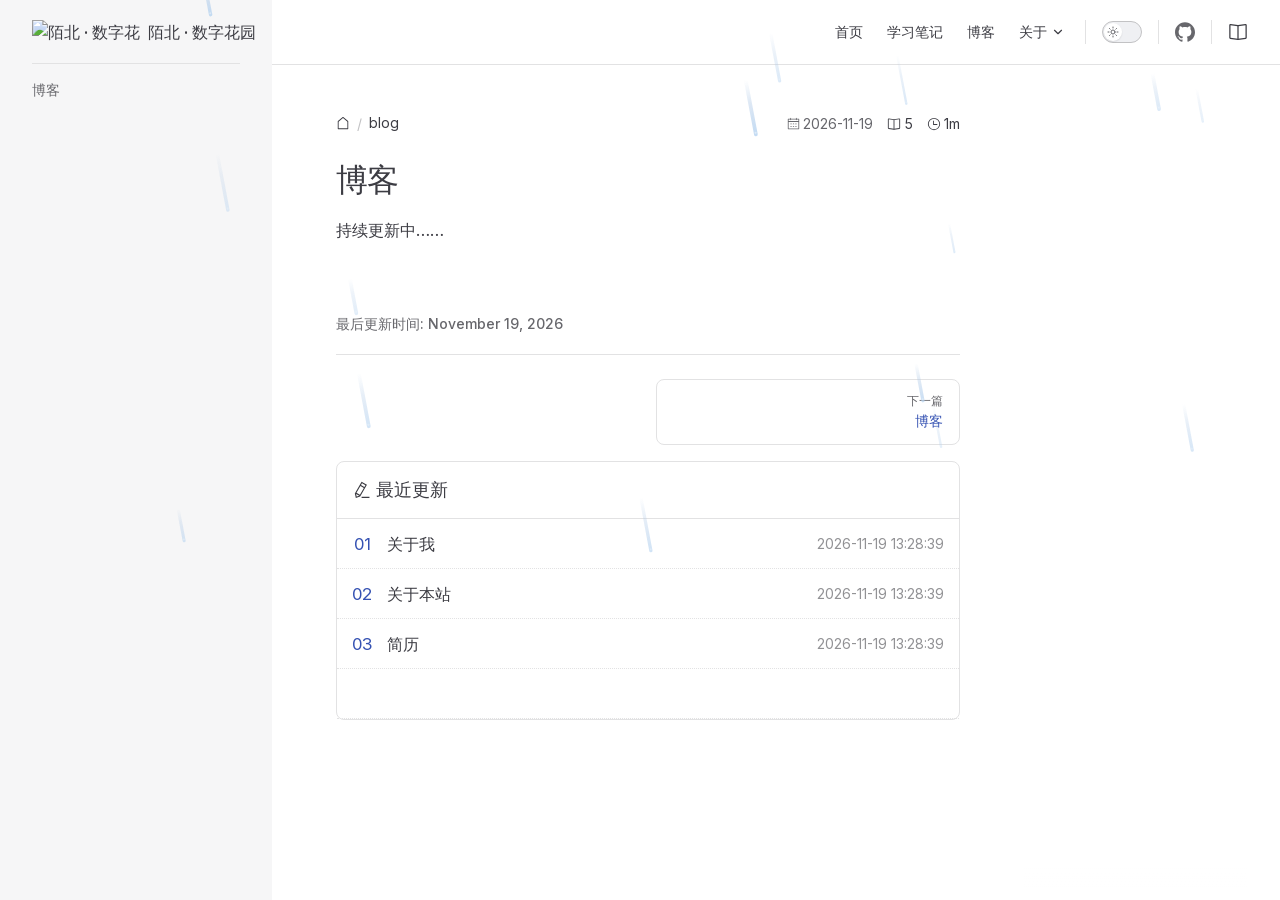
==== commit 24059ab9: "[main] mobei-front: docs: 为简历添加个人优势模块 (cdc3195) mobei-front/knowledge-base-private@cdc3195413a203740" ====
--- a/blog/index.html
+++ b/blog/index.html
@@ -8,12 +8,12 @@
     <meta name="generator" content="VitePress v1.6.4">
     <link rel="preload stylesheet" href="/assets/style.Cr7Y6RLB.css" as="style">
     <link rel="preload stylesheet" href="/vp-icons.css" as="style">
-    <script type="module" src="/assets/chunks/metadata.4356528e.js"></script>
-    <script type="module" src="/assets/app.DUmtPIcu.js"></script>
+    <script type="module" src="/assets/chunks/metadata.84d7db94.js"></script>
+    <script type="module" src="/assets/app.Bqwq5wIt.js"></script>
     <link rel="preload" href="/assets/inter-roman-latin.Di8DUHzh.woff2" as="font" type="font/woff2" crossorigin="">
-    <link rel="modulepreload" href="/assets/chunks/theme.hJ9pKpnz.js">
+    <link rel="modulepreload" href="/assets/chunks/theme.CwHg1GkV.js">
     <link rel="modulepreload" href="/assets/chunks/framework.Dr7VWMEP.js">
-    <link rel="modulepreload" href="/assets/blog_index.md.MmoLKfjw.lean.js">
+    <link rel="modulepreload" href="/assets/blog_index.md.BHKtp3kL.lean.js">
     <link rel="icon" type="image/png" href="image/logo.png">
     <link rel="apple-touch-icon" type="image/png" href="image/logo.png">
     <meta name="robots" content="index, follow">
@@ -62,7 +62,7 @@
     fill="currentColor"
     d="M128 384v512h768V192H768v32a32 32 0 1 1-64 0v-32H320v32a32 32 0 0 1-64 0v-32H128v128h768v64zm192-256h384V96a32 32 0 1 1 64 0v32h160a32 32 0 0 1 32 32v768a32 32 0 0 1-32 32H96a32 32 0 0 1-32-32V160a32 32 0 0 1 32-32h160V96a32 32 0 0 1 64 0zm-32 384h64a32 32 0 0 1 0 64h-64a32 32 0 0 1 0-64m0 192h64a32 32 0 1 1 0 64h-64a32 32 0 1 1 0-64m192-192h64a32 32 0 0 1 0 64h-64a32 32 0 0 1 0-64m0 192h64a32 32 0 1 1 0 64h-64a32 32 0 1 1 0-64m192-192h64a32 32 0 1 1 0 64h-64a32 32 0 1 1 0-64m0 192h64a32 32 0 1 1 0 64h-64a32 32 0 1 1 0-64"
   ></path>
-</svg></i><a title="创建时间" class="hover-color" aria-label="2026-11-09">2026-11-09</a></span><!--]--><!--[--><!--v-if--><!--]--><!--[--><!--v-if--><!--]--><!--[--><!--v-if--><!--]--><!--]--><!--[--><!--]--></div><div class="flx-center"><i class="tk-icon" style="--icon-color-hover:var(--tk-theme-color);" aria-hidden="true"><svg xmlns="http://www.w3.org/2000/svg" viewBox="0 0 1024 1024">
+</svg></i><a title="创建时间" class="hover-color" aria-label="2026-11-19">2026-11-19</a></span><!--]--><!--[--><!--v-if--><!--]--><!--[--><!--v-if--><!--]--><!--[--><!--v-if--><!--]--><!--]--><!--[--><!--]--></div><div class="flx-center"><i class="tk-icon" style="--icon-color-hover:var(--tk-theme-color);" aria-hidden="true"><svg xmlns="http://www.w3.org/2000/svg" viewBox="0 0 1024 1024">
     <path
       fill="currentColor"
       d="m512 863.36 384-54.848v-638.72L525.568 222.72a96 96 0 0 1-27.136 0L128 169.792v638.72zM137.024 106.432l370.432 52.928a32 32 0 0 0 9.088 0l370.432-52.928A64 64 0 0 1 960 169.792v638.72a64 64 0 0 1-54.976 63.36l-388.48 55.488a32 32 0 0 1-9.088 0l-388.48-55.488A64 64 0 0 1 64 808.512v-638.72a64 64 0 0 1 73.024-63.36z"
@@ -75,12 +75,12 @@
     ></path>
     <path fill="currentColor" d="M480 256a32 32 0 0 1 32 32v256a32 32 0 0 1-64 0V288a32 32 0 0 1 32-32"></path>
     <path fill="currentColor" d="M480 512h256q32 0 32 32t-32 32H480q-32 0-32-32t32-32"></path>
-  </svg></i><a title="预计阅读时长" class="hover-color" aria-label="预计阅读时长">1m</a></div><!--v-if--></div></div><!--[--><!--]--><!--]--><!----><!----><!----><!--v-if--><!--v-if--><!--]--><!--]--><!--]--><main class="main" data-v-911bce81><div style="position:relative;" class="vp-doc _blog_" data-v-911bce81><div><h1 id="博客" tabindex="-1">博客 <a class="header-anchor" href="#博客" aria-label="Permalink to &quot;博客&quot;">​</a></h1><p>持续更新中……</p></div></div></main><footer class="VPDocFooter" data-v-911bce81 data-v-dd04cb75><!--[--><!--]--><div class="edit-info" data-v-dd04cb75><!----><div class="last-updated" data-v-dd04cb75><p class="VPLastUpdated" data-v-dd04cb75 data-v-980187b0>最后更新时间: <time datetime="2026-11-09T16:26:41.000Z" data-v-980187b0></time></p></div></div><nav class="prev-next" aria-labelledby="doc-footer-aria-label" data-v-dd04cb75><span class="visually-hidden" id="doc-footer-aria-label" data-v-dd04cb75>Pager</span><div class="pager" data-v-dd04cb75><!----></div><div class="pager" data-v-dd04cb75><a class="VPLink link pager-link next" href="/blog/index" data-v-dd04cb75><!--[--><span class="desc" data-v-dd04cb75>下一篇</span><span class="title" data-v-dd04cb75>博客</span><!--]--></a></div></nav></footer><!--[--><!--[--><!--[--><!--[--><!--]--><!--[--><!--[--><!--]--><div class="tk-article-update"><div class="tk-article-update__title flx-align-center"><i class="tk-icon edit-icon" style="--icon-color-hover:var(--tk-theme-color);" aria-hidden="true"><svg xmlns="http://www.w3.org/2000/svg" viewBox="0 0 1024 1024">
+  </svg></i><a title="预计阅读时长" class="hover-color" aria-label="预计阅读时长">1m</a></div><!--v-if--></div></div><!--[--><!--]--><!--]--><!----><!----><!----><!--v-if--><!--v-if--><!--]--><!--]--><!--]--><main class="main" data-v-911bce81><div style="position:relative;" class="vp-doc _blog_" data-v-911bce81><div><h1 id="博客" tabindex="-1">博客 <a class="header-anchor" href="#博客" aria-label="Permalink to &quot;博客&quot;">​</a></h1><p>持续更新中……</p></div></div></main><footer class="VPDocFooter" data-v-911bce81 data-v-dd04cb75><!--[--><!--]--><div class="edit-info" data-v-dd04cb75><!----><div class="last-updated" data-v-dd04cb75><p class="VPLastUpdated" data-v-dd04cb75 data-v-980187b0>最后更新时间: <time datetime="2026-11-19T13:28:29.000Z" data-v-980187b0></time></p></div></div><nav class="prev-next" aria-labelledby="doc-footer-aria-label" data-v-dd04cb75><span class="visually-hidden" id="doc-footer-aria-label" data-v-dd04cb75>Pager</span><div class="pager" data-v-dd04cb75><!----></div><div class="pager" data-v-dd04cb75><a class="VPLink link pager-link next" href="/blog/index" data-v-dd04cb75><!--[--><span class="desc" data-v-dd04cb75>下一篇</span><span class="title" data-v-dd04cb75>博客</span><!--]--></a></div></nav></footer><!--[--><!--[--><!--[--><!--[--><!--]--><!--[--><!--[--><!--]--><div class="tk-article-update"><div class="tk-article-update__title flx-align-center"><i class="tk-icon edit-icon" style="--icon-color-hover:var(--tk-theme-color);" aria-hidden="true"><svg xmlns="http://www.w3.org/2000/svg" viewBox="0 0 1024 1024">
     <path
       fill="currentColor"
       d="m199.04 672.64 193.984 112 224-387.968-193.92-112-224 388.032zm-23.872 60.16 32.896 148.288 144.896-45.696zM455.04 229.248l193.92 112 56.704-98.112-193.984-112-56.64 98.112zM104.32 708.8l384-665.024 304.768 175.936L409.152 884.8h.064l-248.448 78.336zm384 254.272v-64h448v64h-448z"
     ></path>
-  </svg></i><span>最近更新</span></div><ul><!--[--><li class="flx-center"><span class="tk-article-update--num" aria-hidden="true">01</span><div class="tk-article-update__content"><a href="/about-me" class="flx-1 hover-color sle" aria-label="关于我"><span class="tk-article-title" aria-label="文章标题"><!--v-if--><!--[--><!--[-->关于我<!--]--><!--]--><!--v-if--></span></a><span class="tk-article-update__content--date">2026-11-09 16:26:51</span></div></li><li class="flx-center"><span class="tk-article-update--num" aria-hidden="true">02</span><div class="tk-article-update__content"><a href="/about-site" class="flx-1 hover-color sle" aria-label="关于本站"><span class="tk-article-title" aria-label="文章标题"><!--v-if--><!--[--><!--[-->关于本站<!--]--><!--]--><!--v-if--></span></a><span class="tk-article-update__content--date">2026-11-09 16:26:51</span></div></li><li class="flx-center"><span class="tk-article-update--num" aria-hidden="true">03</span><div class="tk-article-update__content"><a href="/devops-resume" class="flx-1 hover-color sle" aria-label="简历"><span class="tk-article-title" aria-label="文章标题"><!--v-if--><!--[--><!--[-->简历<!--]--><!--]--><!--v-if--></span></a><span class="tk-article-update__content--date">2026-11-09 16:26:51</span></div></li><li class="flx-center"><span class="tk-article-update--num" aria-hidden="true"></span><div class="tk-article-update__content"><!--v-if--><!--v-if--></div></li><!--]--></ul></div><!--[--><!--]--><!--]--><!--v-if--><!-- 评论区 --><!--v-if--><!--]--><!--]--><!--]--></div></div></div><!--[--><!--]--></div></div><footer class="VPFooter has-sidebar" data-v-262fdcd2 data-v-769afb35><div class="container" data-v-769afb35><p class="message" data-v-769afb35>
+  </svg></i><span>最近更新</span></div><ul><!--[--><li class="flx-center"><span class="tk-article-update--num" aria-hidden="true">01</span><div class="tk-article-update__content"><a href="/about-me" class="flx-1 hover-color sle" aria-label="关于我"><span class="tk-article-title" aria-label="文章标题"><!--v-if--><!--[--><!--[-->关于我<!--]--><!--]--><!--v-if--></span></a><span class="tk-article-update__content--date">2026-11-19 13:28:39</span></div></li><li class="flx-center"><span class="tk-article-update--num" aria-hidden="true">02</span><div class="tk-article-update__content"><a href="/about-site" class="flx-1 hover-color sle" aria-label="关于本站"><span class="tk-article-title" aria-label="文章标题"><!--v-if--><!--[--><!--[-->关于本站<!--]--><!--]--><!--v-if--></span></a><span class="tk-article-update__content--date">2026-11-19 13:28:39</span></div></li><li class="flx-center"><span class="tk-article-update--num" aria-hidden="true">03</span><div class="tk-article-update__content"><a href="/devops-resume" class="flx-1 hover-color sle" aria-label="简历"><span class="tk-article-title" aria-label="文章标题"><!--v-if--><!--[--><!--[-->简历<!--]--><!--]--><!--v-if--></span></a><span class="tk-article-update__content--date">2026-11-19 13:28:39</span></div></li><li class="flx-center"><span class="tk-article-update--num" aria-hidden="true"></span><div class="tk-article-update__content"><!--v-if--><!--v-if--></div></li><!--]--></ul></div><!--[--><!--]--><!--]--><!--v-if--><!-- 评论区 --><!--v-if--><!--]--><!--]--><!--]--></div></div></div><!--[--><!--]--></div></div><footer class="VPFooter has-sidebar" data-v-262fdcd2 data-v-769afb35><div class="container" data-v-769afb35><p class="message" data-v-769afb35>
       Powered by 
       <a href="https://vitepress.dev/" target="_blank" style="font-weight: bold; text-decoration: none;">VitePress</a>
       &
